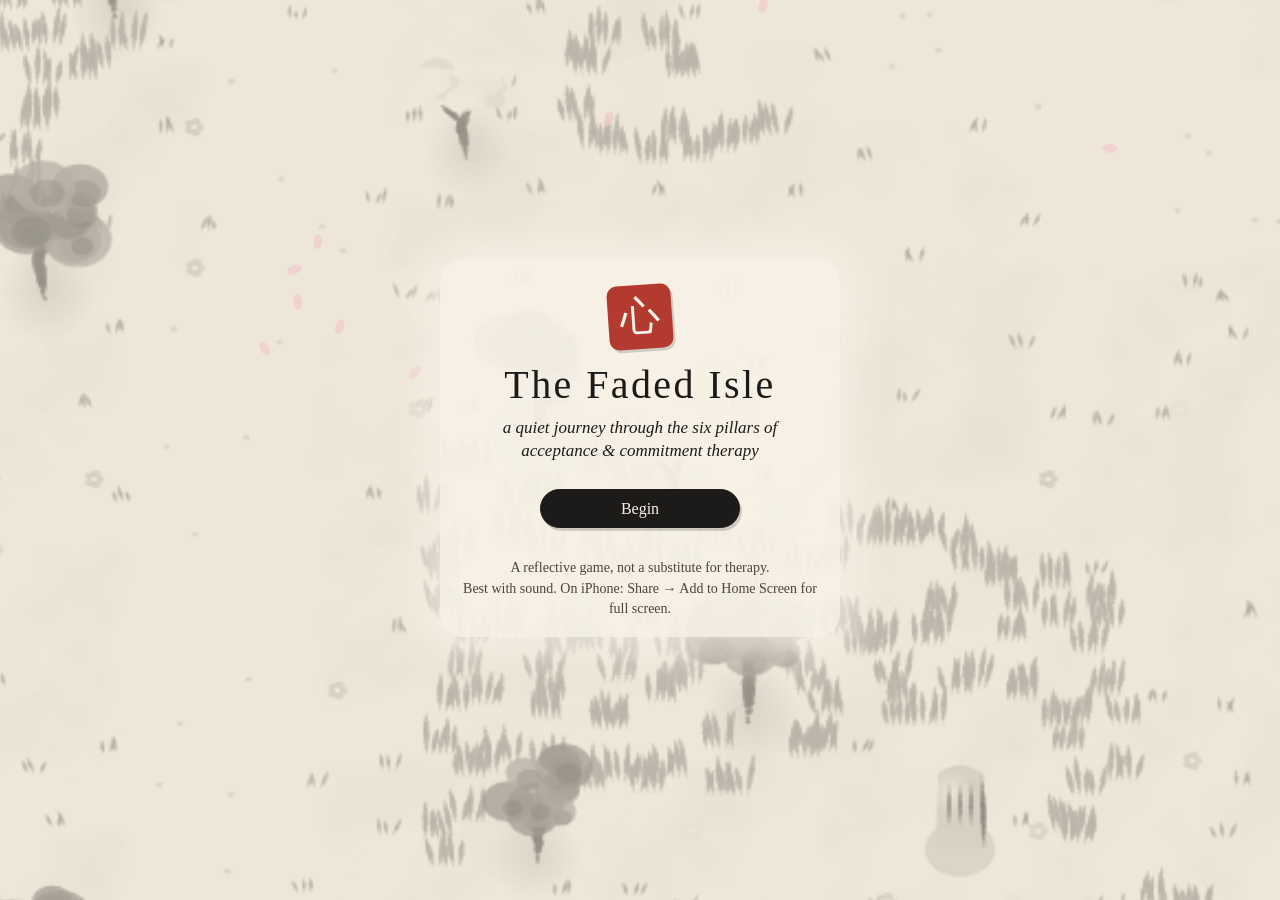
==== faded-isle.html @ b66b6080 "Merge branch 'wave1-finale'" ====
<!DOCTYPE html>
<html lang="en">
<head>
  <meta charset="UTF-8">
  <meta name="viewport" content="width=device-width, initial-scale=1, maximum-scale=1, user-scalable=no, viewport-fit=cover">
  <title>The Faded Isle</title>
  <meta name="description" content="A quiet ink-wash exploration game about the six pillars of Acceptance & Commitment Therapy.">
  <meta name="theme-color" content="#efe7d6">
  <meta name="apple-mobile-web-app-capable" content="yes">
  <meta name="mobile-web-app-capable" content="yes">
  <meta name="apple-mobile-web-app-status-bar-style" content="black-translucent">
  <meta name="apple-mobile-web-app-title" content="Faded Isle">
  <meta property="og:title" content="The Faded Isle">
  <meta property="og:description" content="A quiet ink-wash journey through the six pillars of ACT.">
  <link rel="apple-touch-icon" href="[data-uri]">
  <link rel="icon" href="[data-uri]">
  <style>
:root {
  --paper: #efe7d6;
  --paper-2: #f7f2e7;
  --ink: #1d1b19;
  --ink-soft: #4a453f;
  --seal: #b33a2e;
  --serif: "Iowan Old Style", "Palatino Linotype", Palatino, Georgia, serif;
  --safe-t: env(safe-area-inset-top, 0px);
  --safe-b: env(safe-area-inset-bottom, 0px);
}
* { box-sizing: border-box; -webkit-tap-highlight-color: transparent; }
html, body {
  margin: 0; height: 100%; overflow: hidden; background: var(--paper); color: var(--ink);
  font-family: var(--serif); overscroll-behavior: none; -webkit-user-select: none; user-select: none;
  -webkit-text-size-adjust: 100%; touch-action: manipulation;
}
body { position: fixed; inset: 0; }
[hidden] { display: none !important; }
canvas#game { position: fixed; inset: 0; width: 100%; height: 100%; touch-action: none; display: block; }
/* No double-tap-zoom anywhere in the UI. #panel scrolls, and touch-action only reaches down
   to the nearest scroll container, so the body's setting doesn't cover what's inside panels.
   :where() keeps this at zero specificity so a stage canvas can still opt into touch-action:none. */
:where(#panel, #panel *, #dialog, #dialog *, #hud, #hud *, button, input, textarea) { touch-action: manipulation; }

button, .linkbtn {
  font: inherit; display: inline-block; text-decoration: none; color: var(--ink); background: var(--paper-2); border: 1.5px solid var(--ink);
  border-radius: 999px; padding: .6em 1.1em; font-size: 16px; cursor: pointer;
  box-shadow: 2px 3px 0 rgba(29, 27, 25, .18);
  -webkit-user-select: none; user-select: none; -webkit-touch-callout: none;
}
button:active { transform: translateY(2px); box-shadow: 0 1px 0 rgba(29, 27, 25, .18); background-color: var(--paper); }
button.primary:active, .chip.on:active, .tabs .on:active { background-color: #3a3632; }
button.primary { background: var(--ink); color: var(--paper-2); }
button:disabled { opacity: .4; }
button.quiet { border-style: dashed; background: transparent; box-shadow: none; }

/* HUD */
#hud { position: fixed; top: calc(var(--safe-t) + 10px); left: 12px; right: 12px; display: flex; justify-content: space-between; align-items: center; pointer-events: none; }
#hud > * { pointer-events: auto; }
#hud .right { display: flex; gap: 8px; }
#hud .right button { width: 44px; height: 44px; padding: 10px; display: grid; place-items: center; background: rgba(247, 242, 231, .85); }
#hud svg { width: 22px; height: 22px; fill: none; stroke: var(--ink); stroke-width: 1.8; stroke-linecap: round; stroke-linejoin: round; }
#soundBtn.off .wave { display: none; }
#soundBtn.off svg { opacity: .5; }
#pills { display: flex; gap: 6px; padding: 10px 12px; background: rgba(247, 242, 231, .85); }
#pills i { width: 12px; height: 12px; border-radius: 50%; border: 1.5px solid var(--ink); display: block; }

#act {
  position: fixed; right: 20px; bottom: calc(var(--safe-b) + 28px); width: 76px; height: 76px; border-radius: 50%;
  padding: 0; font-size: 17px; background: var(--ink); color: var(--paper-2); border: 3px solid var(--paper-2);
  box-shadow: 0 0 0 2px var(--ink), 3px 5px 0 rgba(0, 0, 0, .2);
}

#toast {
  position: fixed; left: 50%; top: calc(var(--safe-t) + 70px); transform: translateX(-50%); pointer-events: none;
  font-size: 22px; letter-spacing: .06em; color: var(--ink); background: rgba(247, 242, 231, .92); padding: 6px 20px;
  border-radius: 999px; box-shadow: 0 0 18px 6px rgba(247, 242, 231, .7);
  opacity: 0; transition: opacity .8s; white-space: nowrap; font-style: italic; z-index: 10;
}
#toast.show { opacity: 1; }

/* Dialog box */
#dialog { position: fixed; inset: 0; z-index: 30; display: flex; align-items: flex-end; padding: 12px 12px calc(var(--safe-b) + 14px); }
#dialog .box {
  position: relative; width: 100%; max-width: 640px; margin: 0 auto; background: var(--paper-2);
  border: 2px solid var(--ink); border-radius: 14px; padding: 18px 18px 22px; box-shadow: 4px 5px 0 rgba(29, 27, 25, .25);
  min-height: 110px;
}
#dialog .who { position: absolute; top: -14px; left: 14px; background: var(--ink); color: var(--paper-2); padding: 2px 12px; border-radius: 999px; font-size: 15px; }
#dialog .text { margin: 0; font-size: 18px; line-height: 1.45; white-space: pre-line; }
#dialog .box.done:not(:has(.opts button))::after { content: '▾'; position: absolute; right: 14px; bottom: 4px; animation: bob 1s infinite; }
#dialog .opts { display: flex; flex-direction: column; gap: 8px; margin-top: 12px; }
#dialog .opts:empty { display: none; }
@keyframes bob { 50% { transform: translateY(3px); } }

/* Panels */
#panel {
  position: fixed; inset: 0; z-index: 20; overflow-y: auto; -webkit-overflow-scrolling: touch;
  background: var(--paper); padding: calc(var(--safe-t) + 16px) 16px calc(var(--safe-b) + 20px);
  display: flex; flex-direction: column; align-items: center; user-select: text; -webkit-user-select: text;
}
#panel > * { width: 100%; max-width: 560px; }
#panel h2 { font-weight: normal; letter-spacing: .04em; margin: 4px 0 8px; text-align: center; }
#panel .title { font-size: 22px; }
#panel .stage { width: 100%; height: 42vh; min-height: 220px; border: 2px solid var(--ink); border-radius: 12px; background: var(--paper-2); display: block; flex: none; }
#panel .msg { min-height: 3em; font-size: 17px; line-height: 1.45; text-align: center; margin: 12px 0; }
#panel .ctl, #panel .btns { display: flex; flex-wrap: wrap; gap: 8px; justify-content: center; }
.chips { display: flex; flex-wrap: wrap; gap: 8px; justify-content: center; margin-bottom: 10px; }
.chip { font-size: 15px; padding: .5em .9em; }
.chip.on { background: var(--ink); color: var(--paper-2); }
.own { display: flex; gap: 8px; width: 100%; }
input, textarea { font: inherit; font-size: 16px; flex: 1; width: 100%; padding: .6em .9em; border: 1.5px solid var(--ink); border-radius: 12px; background: var(--paper-2); color: var(--ink); }
textarea { margin-bottom: 8px; resize: none; }

.card { background: var(--paper-2); border: 2px solid var(--ink); border-radius: 14px; padding: 18px; margin: auto 0; box-shadow: 4px 5px 0 rgba(29, 27, 25, .2); }
.card p { font-size: 17px; line-height: 1.5; }
.region { font-style: italic; color: var(--ink-soft); margin: 0 0 4px; text-align: center; }
.learned { border-top: 1px dashed var(--ink-soft); padding-top: 12px; font-style: italic; }
.fine { font-size: 14px; color: var(--ink-soft); text-align: center; line-height: 1.45; }
.more { margin: 10px 0; border-left: 3px solid var(--ink); padding-left: 12px; }
.more .toggle { background: none; border: 0; box-shadow: none; border-radius: 6px; padding: 10px 12px 10px 0; min-height: 44px; font-style: italic; }
.more .toggle:active { transform: none; background: rgba(29, 27, 25, .08); }
.more .toggle::before { content: '+ '; }
.more .toggle[aria-expanded="true"]::before { content: '– '; }
.more p { font-size: 16px; }
.verse { margin: 16px 0; padding: 12px 16px; border-left: 3px solid var(--seal); font-style: italic; font-size: 17px; line-height: 1.5; }
.verse cite { display: block; font-size: 13px; color: var(--ink-soft); margin-top: 6px; }

/* Encounter */
#panel.encounter .stage { height: 36vh; }
#panel.encounter .thought { font-style: italic; text-align: center; font-size: 18px; margin: 10px 0 4px; }
.mlabel { font-size: 13px; color: var(--ink-soft); text-align: center; letter-spacing: .1em; }
.meter { height: 10px; border: 1.5px solid var(--ink); border-radius: 999px; overflow: hidden; margin: 4px 0; }
.meter i { display: block; height: 100%; background: var(--ink); width: 60%; }
.moves { display: grid; grid-template-columns: 1fr 1fr; grid-auto-rows: 1fr; gap: 8px; }
.moves button { font-size: 15px; padding: .7em .5em; border-radius: 12px; }
.moves .primary { grid-column: 1 / -1; }
.lore { font-style: italic; text-align: center; }

/* Title */
#panel.titlescreen { background: rgba(239, 231, 214, .45); justify-content: center; text-align: center; }
#panel > .titlecard { max-width: 400px; margin: auto 0; padding: 26px 20px 18px; border-radius: 22px;
  background: rgba(247, 242, 231, .93); box-shadow: 0 0 40px 18px rgba(247, 242, 231, .75); }
.titlescreen h1 { font-weight: normal; font-size: 40px; letter-spacing: .06em; margin: 12px 0 8px; }
.titlescreen .sub { font-style: italic; font-size: 17px; line-height: 1.4; margin: 0 auto 26px; max-width: 320px; }
.titlescreen .btns { flex-direction: column; align-items: center; }
.titlescreen .btns button { min-width: 200px; }
.titlescreen .foot { margin: 30px 0 0; }
.seal { width: 64px; height: 64px; margin: 0 auto; background: var(--seal); color: var(--paper-2); font-size: 40px; line-height: 64px; border-radius: 10px; transform: rotate(-4deg); box-shadow: 2px 3px 0 rgba(0, 0, 0, .15); }

/* Character select & journal grids */
#panel.select { justify-content: center; }
.grid { display: grid; grid-template-columns: 1fr 1fr; gap: 12px; }
.charcard { border-radius: 14px; display: flex; flex-direction: column; align-items: center; gap: 6px; padding: 14px 10px 16px; }
.charcard canvas { width: 96px; height: 96px; }
.spirit small { font-size: 13px; color: var(--ink-soft); line-height: 1.3; }

.jhead { display: flex; justify-content: space-between; align-items: center; }
.jhead .close { padding: .4em .9em; }
.tabs { display: flex; gap: 6px; margin: 8px 0 12px; }
.tabs button { flex: 1; padding: .5em .2em; font-size: 15px; border-radius: 10px; }
.tabs .on { background: var(--ink); color: var(--paper-2); }
.entry { border-left: 4px solid var(--ink); padding: 2px 0 2px 14px; margin: 14px 0 22px; }
.entry h3 { margin: 0; font-weight: normal; font-size: 21px; }
.entry .region { text-align: left; }
.entry p { line-height: 1.5; }
.dim { opacity: .5; }
.spirit { background: var(--paper-2); border: 1.5px solid var(--ink); border-radius: 12px; padding: 10px; display: flex; flex-direction: column; align-items: center; text-align: center; gap: 4px; }
.spirit canvas { width: 80px; height: 65px; }
.note { font-style: italic; }
.jbody h3 { font-weight: normal; margin: 18px 0 6px; }

/* Choice Point results: highlighted weekly toward move, move lists */
.hl { background: #fbeec4; border-left: 4px solid #d6a634; border-radius: 8px; padding: 10px 14px; margin: 10px 0; line-height: 1.45; }
.hl small { display: block; font-size: 14px; color: var(--ink-soft); margin-bottom: 2px; }
.hl b { font-weight: normal; font-size: 19px; }
.jbody h4 { font-weight: normal; font-style: italic; margin: 14px 0 6px; font-size: 16px; }
.tags { display: flex; flex-wrap: wrap; gap: 6px; }
.tags span { border: 1.5px solid var(--ink); border-radius: 999px; padding: .3em .8em; font-size: 15px; background: var(--paper-2); }
.tags.away span { border-style: dashed; color: var(--ink-soft); background: transparent; }
</style>
</head>
<body>
  <canvas id="game"></canvas>

  <div id="hud" hidden>
    <button id="pills" aria-label="Pillars learned"></button>
    <div class="right">
      <button id="soundBtn" aria-label="Sound">
        <svg viewBox="0 0 24 24"><path d="M4 9h4l5-4v14l-5-4H4z"/><path class="wave" d="M16 8c1.5 1.2 1.5 6.8 0 8M18.5 5.5c3 2.5 3 10.5 0 13"/></svg>
      </button>
      <button id="journalBtn" aria-label="Journal">
        <svg viewBox="0 0 24 24"><path d="M5 4h11a3 3 0 0 1 3 3v13H8a3 3 0 0 1-3-3z"/><path d="M5 17a3 3 0 0 1 3-3h11"/></svg>
      </button>
    </div>
  </div>

  <button id="act" hidden>Meet</button>
  <div id="toast"></div>
  <div id="panel" hidden></div>
  <div id="dialog" hidden>
    <div class="box"><span class="who" hidden></span><p class="text"></p><div class="opts"></div></div>
  </div>

  <script>
window.__SINGLE_FILE__ = true;
(() => {
const __world = (() => {
// The island: a tile grid for collision, plus a one-time painted
// rendering (colour) and an ink-only copy of it (grey).
//
// Layout is hand-placed via the constants below so it is easy to tweak.

const TILE = 32;
const N = 80;                 // map is N x N tiles
const SIZE = TILE * N;        // world size in px

const T = { SEA: 0, SAND: 1, GRASS: 2, TALL: 3, WATER: 4, PATH: 5, BRIDGE: 6,
                   FOREST: 7, ROCK: 8, STONE: 9, BLOCK: 10 };
const WALKABLE = new Set([T.SAND, T.GRASS, T.TALL, T.PATH, T.BRIDGE, T.STONE]);

const C = { x: 40, y: 40 };          // Great Tree
const START = { x: 40.5 * TILE, y: 45 * TILE };

// Shrine (guardian) tile positions per pillar.
const SHRINES = {
  present:    { x: 21, y: 20 },
  defusion:   { x: 58, y: 23 },
  acceptance: { x: 40, y: 68 },
  selfctx:    { x: 22, y: 45 },
  values:     { x: 41, y: 10 },
  action:     { x: 67, y: 50 },
};
const VERSE_STONES = [ { x: 29, y: 33 }, { x: 53, y: 41 }, { x: 31, y: 58 }, { x: 49, y: 57 } ];
const SIGNPOST = { x: 43, y: 43 };

const LAKE = { x: 14, y: 45, r: 6.5 };
const POND = { x: 67, y: 50, r: 5 };
const RIVER = [ [47, 3], [51, 12], [56, 18], [63, 23], [70, 27], [79, 30] ];
const MOUNTAIN = { x: 41, y: 11, r: 8 };
const FOREST = { x: 21, y: 20, r: 11 };
const BEACH = { x: 40, y: 71, r: 9 };

// ---------- small deterministic helpers ----------
function rng(seed) {
  return () => {
    seed |= 0; seed = (seed + 0x6D2B79F5) | 0;
    let t = Math.imul(seed ^ (seed >>> 15), 1 | seed);
    t = (t + Math.imul(t ^ (t >>> 7), 61 | t)) ^ t;
    return ((t ^ (t >>> 14)) >>> 0) / 4294967296;
  };
}
function hash(x, y, s) {
  let h = (x * 374761393 + y * 668265263 + s * 2147483647) | 0;
  h = Math.imul(h ^ (h >>> 13), 1274126177);
  return ((h ^ (h >>> 16)) >>> 0) / 4294967296;
}
function noise(x, y, s = 1) {
  const xi = Math.floor(x), yi = Math.floor(y), xf = x - xi, yf = y - yi;
  const u = xf * xf * (3 - 2 * xf), v = yf * yf * (3 - 2 * yf);
  const a = hash(xi, yi, s), b = hash(xi + 1, yi, s), c = hash(xi, yi + 1, s), d = hash(xi + 1, yi + 1, s);
  return a + (b - a) * u + (c - a) * v + (a - b - c + d) * u * v;
}
const dist = (ax, ay, bx, by) => Math.hypot(ax - bx, ay - by);
function segDist(px, py, ax, ay, bx, by) {
  const dx = bx - ax, dy = by - ay;
  const t = Math.max(0, Math.min(1, ((px - ax) * dx + (py - ay) * dy) / (dx * dx + dy * dy)));
  return dist(px, py, ax + t * dx, ay + t * dy);
}
function polyDist(px, py, pts) {
  let m = Infinity;
  for (let i = 0; i < pts.length - 1; i++) m = Math.min(m, segDist(px, py, ...pts[i], ...pts[i + 1]));
  return m;
}
// Gently curved path from a to b, sampled as a polyline.
function curve(a, b, bend) {
  const mx = (a.x + b.x) / 2 - (b.y - a.y) * bend, my = (a.y + b.y) / 2 + (b.x - a.x) * bend;
  const pts = [];
  for (let i = 0; i <= 24; i++) {
    const t = i / 24;
    pts.push([(1 - t) ** 2 * a.x + 2 * (1 - t) * t * mx + t * t * b.x,
              (1 - t) ** 2 * a.y + 2 * (1 - t) * t * my + t * t * b.y]);
  }
  return pts;
}

// ---------- map generation ----------
function buildMap() {
  const g = new Uint8Array(N * N);
  const set = (x, y, v) => { if (x >= 0 && y >= 0 && x < N && y < N) g[y * N + x] = v; };

  const paths = [
    curve(C, SHRINES.present, 0.12),
    curve(C, SHRINES.defusion, -0.1),
    curve(C, SHRINES.acceptance, 0.08),
    curve(C, SHRINES.selfctx, -0.12),
    curve(C, SHRINES.values, 0.06),
    curve(C, { x: 61, y: 50 }, 0.1),
    curve({ x: 44, y: 13 }, SHRINES.defusion, 0.1),   // summit -> stream, crosses the river
  ];

  for (let y = 0; y < N; y++) for (let x = 0; x < N; x++) {
    const a = Math.atan2(y - C.y, x - C.x);
    const R = 34 + (noise(Math.cos(a) * 2 + 5, Math.sin(a) * 2 + 5, 3) - 0.5) * 8;
    const d = dist(x, y, C.x, C.y);
    let t = d > R ? T.SEA : d > R - 2.2 ? T.SAND : T.GRASS;
    if (t === T.GRASS && dist(x, y, BEACH.x, BEACH.y) < BEACH.r + noise(x * .3, y * .3, 4) * 3) t = T.SAND;

    const n = noise(x * 0.35, y * 0.35, 7);
    if (t === T.GRASS && dist(x, y, FOREST.x, FOREST.y) < FOREST.r && n > 0.35) t = T.FOREST;
    const md = dist(x, y, MOUNTAIN.x, MOUNTAIN.y);
    if (t !== T.SEA && md < MOUNTAIN.r && md > 3 && n > 0.25) t = T.ROCK;
    if (t === T.GRASS && hash(x, y, 11) < 0.035) t = T.FOREST;          // lone trees
    if (t === T.GRASS && noise(x * 0.22, y * 0.22, 9) > 0.62) t = T.TALL;  // wild grass
    if (t !== T.SEA && dist(x, y, LAKE.x, LAKE.y) < LAKE.r + (noise(x * .4, y * .4, 5) - .5) * 2) t = T.WATER;
    if (t !== T.SEA && dist(x, y, POND.x, POND.y) < POND.r) t = T.WATER;
    if (t !== T.SEA && polyDist(x, y, RIVER) < 1.3) t = T.WATER;
    g[y * N + x] = t;
  }
  // paths (bridges over water)
  for (const p of paths) for (let y = 0; y < N; y++) for (let x = 0; x < N; x++) {
    const d = polyDist(x, y, p);
    const i = y * N + x;
    if (d < 1.0 && g[i] !== T.SEA) g[i] = g[i] === T.WATER ? T.BRIDGE : T.PATH;
    else if (d < 2.2 && (g[i] === T.FOREST || g[i] === T.ROCK || g[i] === T.TALL)) g[i] = T.GRASS;
  }
  // clearings
  // Clear land around a point; water is kept unless `overWater` (the pond islet).
  const clear = (cx, cy, r, overWater = false) => {
    for (let y = Math.floor(cy - r); y <= cy + r; y++) for (let x = Math.floor(cx - r); x <= cx + r; x++) {
      const t = g[y * N + x];
      if (dist(x, y, cx, cy) <= r && t !== T.SEA && (overWater || t !== T.WATER)) set(x, y, T.GRASS);
    }
  };
  clear(C.x, C.y, 5);
  for (const k in SHRINES) if (k !== 'action' && k !== 'acceptance') clear(SHRINES[k].x, SHRINES[k].y, 2.5);
  for (const v of VERSE_STONES) clear(v.x, v.y, 1.5);
  // stepping stones across the pond to the islet
  for (let x = 61; x <= 65; x++) set(x, 50, T.STONE);
  clear(POND.x, POND.y, 1.5, true);
  // solid landmarks
  for (let y = C.y - 1; y <= C.y; y++) for (let x = C.x - 1; x <= C.x; x++) set(x, y, T.BLOCK);
  for (const k in SHRINES) set(SHRINES[k].x, SHRINES[k].y, T.BLOCK);
  for (const v of VERSE_STONES) set(v.x, v.y, T.BLOCK);
  set(SIGNPOST.x, SIGNPOST.y, T.BLOCK);

  return { g, paths };
}

function tileAt(map, px, py) {
  const x = Math.floor(px / TILE), y = Math.floor(py / TILE);
  if (x < 0 || y < 0 || x >= N || y >= N) return T.SEA;
  return map.g[y * N + x];
}
function walkable(map, px, py) { return WALKABLE.has(tileAt(map, px, py)); }

// Which pillar region is this point in (for ambience / labels)?
function regionAt(px, py) {
  const x = px / TILE, y = py / TILE;
  let best = null, bd = 12;
  for (const k in SHRINES) {
    const d = dist(x, y, SHRINES[k].x, SHRINES[k].y);
    if (d < bd) { bd = d; best = k; }
  }
  return best;
}

// ---------- painting ----------
const PAPER = '#efe7d6';

function clear(c) {
  if (c[0] === '#') return c + '00';
  return c.replace(/rgba?\(([^,]+),([^,]+),([^,)]+)(,[^)]*)?\)/, 'rgba($1,$2,$3,0)');
}
function wash(ctx, x, y, r, color, alpha, r0 = 0.1) {
  const gr = ctx.createRadialGradient(x, y, r * r0, x, y, r);
  gr.addColorStop(0, color); gr.addColorStop(1, clear(color));
  ctx.globalAlpha = alpha; ctx.fillStyle = gr;
  ctx.beginPath(); ctx.arc(x, y, r, 0, Math.PI * 2); ctx.fill();
  ctx.globalAlpha = 1;
}
// A brush stroke: overlapping soft dabs along a polyline, tapering at both ends.
function stroke(ctx, pts, w, color, alpha, R) {
  ctx.fillStyle = color;
  for (let i = 0; i < pts.length - 1; i++) {
    const [ax, ay] = pts[i], [bx, by] = pts[i + 1];
    const steps = Math.max(2, Math.ceil(dist(ax, ay, bx, by) / (w * 0.3)));
    for (let s = 0; s < steps; s++) {
      const t = (i + s / steps) / (pts.length - 1);
      const taper = Math.sin(Math.PI * Math.min(1, Math.max(0.05, t))) * 0.8 + 0.2;
      const x = ax + (bx - ax) * s / steps, y = ay + (by - ay) * s / steps;
      ctx.globalAlpha = alpha * (0.6 + R() * 0.4);
      ctx.beginPath(); ctx.arc(x + (R() - .5) * w * .2, y + (R() - .5) * w * .2, w * taper * 0.5, 0, Math.PI * 2); ctx.fill();
    }
  }
  ctx.globalAlpha = 1;
}
function dab(ctx, x, y, r, color, alpha) {
  ctx.globalAlpha = alpha; ctx.fillStyle = color;
  ctx.beginPath(); ctx.ellipse(x, y, r, r * 0.8, 0, 0, Math.PI * 2); ctx.fill();
  ctx.globalAlpha = 1;
}

const INK = '#1d1b19';
function regionHue(x, y) {
  // Tint grass per region so each area has its own palette once painted.
  const tints = { present: '#7fae5e', defusion: '#b5a54a', acceptance: '#8fb68a', selfctx: '#7fa392', values: '#a9ad62', action: '#8aa46a' };
  const r = regionAt(x * TILE, y * TILE);
  return r ? tints[r] : '#94b86a';
}

function drawPine(ctx, x, y, R, s = 1) {
  wash(ctx, x, y + 6, 20 * s, 'rgba(40,60,40,.5)', 0.35);
  stroke(ctx, [[x, y + 8], [x + (R() - .5) * 6, y - 8 * s], [x + (R() - .5) * 8, y - 26 * s]], 5 * s, '#3b2d22', .9, R);
  const greens = ['#3f6e3a', '#2f5a3a', '#557d3d'];
  for (let i = 0; i < 9; i++) {
    const cx = x + (R() - .5) * 30 * s, cy = y - 12 * s - R() * 26 * s;
    dab(ctx, cx, cy, (7 + R() * 7) * s, greens[i % 3], .75);
    dab(ctx, cx + 2, cy + 3, (4 + R() * 4) * s, INK, .35);
  }
}
function drawBamboo(ctx, x, y, R) {
  for (let k = 0; k < 3; k++) {
    const bx = x + (k - 1) * 7 + (R() - .5) * 4, h = 38 + R() * 20;
    for (let s = 0; s < 4; s++) {
      const y0 = y - s * h / 4, y1 = y - (s + 1) * h / 4 + 2;
      stroke(ctx, [[bx, y0], [bx + 0.5, y1]], 4, '#5b8a45', .9, R);
      dab(ctx, bx, y1, 2.2, INK, .6);
    }
    for (let l = 0; l < 4; l++) {
      const ly = y - h * (0.5 + R() * 0.5), dir = R() < .5 ? -1 : 1;
      stroke(ctx, [[bx, ly], [bx + dir * 8, ly - 3], [bx + dir * 15, ly + 1]], 3, '#2f5a2f', .8, R);
    }
  }
}
function drawMaple(ctx, x, y, R, colors) {
  wash(ctx, x, y + 6, 20, 'rgba(60,40,30,.5)', 0.3);
  stroke(ctx, [[x, y + 8], [x - 3, y - 6], [x + 2, y - 18]], 5, '#3b2d22', .9, R);
  stroke(ctx, [[x - 2, y - 8], [x - 12, y - 16]], 3, '#3b2d22', .8, R);
  for (let i = 0; i < 16; i++) dab(ctx, x + (R() - .5) * 34, y - 16 - R() * 22, 4 + R() * 5, colors[i % colors.length], .7);
}
function drawRock(ctx, x, y, R, s = 1) {
  const pts = [];
  const n = 7, r = (10 + R() * 8) * s;
  for (let i = 0; i < n; i++) {
    const a = i / n * Math.PI * 2;
    pts.push([x + Math.cos(a) * r * (0.7 + R() * .4), y + Math.sin(a) * r * 0.7 * (0.7 + R() * .4)]);
  }
  ctx.fillStyle = '#8c8a80'; ctx.globalAlpha = .85;
  ctx.beginPath(); pts.forEach((p, i) => i ? ctx.lineTo(...p) : ctx.moveTo(...p)); ctx.closePath(); ctx.fill();
  ctx.globalAlpha = 1;
  wash(ctx, x - r * .3, y - r * .3, r * .7, '#c9c4b5', .6);
  stroke(ctx, [pts[2], pts[3], pts[4], pts[5]], 3.5 * s, INK, .75, R);
}
function grassTuft(ctx, x, y, R, color, tall) {
  const n = tall ? 5 : 3, h = tall ? 16 : 7;
  for (let i = 0; i < n; i++) {
    const bx = x + (i - n / 2) * 3;
    stroke(ctx, [[bx, y], [bx + (R() - .5) * 8, y - h * (0.7 + R() * .5)]], tall ? 2.6 : 1.8, color, tall ? .85 : .5, R);
  }
}
function flower(ctx, x, y, R, color) {
  for (let i = 0; i < 5; i++) {
    const a = i / 5 * Math.PI * 2;
    dab(ctx, x + Math.cos(a) * 2.5, y + Math.sin(a) * 2.5, 2.2, color, .85);
  }
  dab(ctx, x, y, 1.4, '#f3d36b', 1);
}

function paintWorld(map) {
  const cv = document.createElement('canvas');
  cv.width = cv.height = SIZE;
  const ctx = cv.getContext('2d');
  const R = rng(20240922);
  const g = map.g;
  const at = (x, y) => (x < 0 || y < 0 || x >= N || y >= N) ? T.SEA : g[y * N + x];

  // paper + sea
  ctx.fillStyle = PAPER; ctx.fillRect(0, 0, SIZE, SIZE);
  for (let i = 0; i < 9000; i++) {   // paper fibre
    ctx.fillStyle = R() < .5 ? 'rgba(120,100,70,.05)' : 'rgba(255,255,255,.12)';
    ctx.fillRect(R() * SIZE, R() * SIZE, 1 + R() * 3, 1);
  }

  // base washes per tile
  for (let y = 0; y < N; y++) for (let x = 0; x < N; x++) {
    const t = at(x, y), px = x * TILE + 16, py = y * TILE + 16;
    const j = (R() - .5) * 10;
    if (t === T.SEA) wash(ctx, px + j, py + j, 34, '#5f9fb5', .35);
    else if (t === T.SAND) wash(ctx, px + j, py + j, 30, '#e3cc98', .5);
    else if (t === T.WATER || t === T.STONE) wash(ctx, px + j, py + j, 30, '#4f95b0', .55);
    else if (t === T.PATH || t === T.BRIDGE) { }
    else if (t === T.ROCK) wash(ctx, px + j, py + j, 30, '#9d9a88', .5);
    else wash(ctx, px + j, py + j, 32, regionHue(x, y), t === T.FOREST ? .55 : .4);
  }
  // deeper water toward the open sea
  for (let y = 0; y < N; y++) for (let x = 0; x < N; x++) {
    const d = dist(x, y, C.x, C.y);
    if (at(x, y) === T.SEA && d > 38) wash(ctx, x * TILE + 16, y * TILE + 16, 36, '#2f6f8f', Math.min(.35, (d - 38) * .05));
  }
  // paths: pale earth with pebbles
  for (const p of map.paths) {
    const pts = p.map(([x, y]) => [x * TILE + 16, y * TILE + 16]);
    stroke(ctx, pts, 46, '#e6d6b0', .55, R);
    stroke(ctx, pts, 30, '#efe2c2', .6, R);
  }
  for (let y = 0; y < N; y++) for (let x = 0; x < N; x++) {
    const t = at(x, y);
    if (t === T.PATH && R() < .5) dab(ctx, x * TILE + R() * 32, y * TILE + R() * 32, 1.8, '#8a7a60', .5);
  }
  // shorelines & ripples (ink)
  for (let y = 0; y < N; y++) for (let x = 0; x < N; x++) {
    const t = at(x, y), px = x * TILE, py = y * TILE;
    const water = t === T.SEA || t === T.WATER;
    if (water && R() < .18) {
      const wx = px + R() * 32, wy = py + R() * 32;
      stroke(ctx, [[wx - 10, wy], [wx - 3, wy - 3], [wx + 4, wy], [wx + 11, wy - 3]], 1.8, '#2d5566', .45, R);
    }
    if (water) {
      const shore = [[1, 0], [-1, 0], [0, 1], [0, -1]].some(([dx, dy]) => { const u = at(x + dx, y + dy); return u !== T.SEA && u !== T.WATER && u !== T.STONE && u !== T.BRIDGE; });
      if (shore) {
        stroke(ctx, [[px + 2, py + 16 + (R() - .5) * 8], [px + 16, py + 16 + (R() - .5) * 8], [px + 30, py + 16 + (R() - .5) * 8]], 3, '#ffffff', .5, R);
        stroke(ctx, [[px + 4, py + 20], [px + 28, py + 20 + (R() - .5) * 6]], 1.6, INK, .35, R);
      }
    }
  }

  // bridge planks
  for (let y = 0; y < N; y++) for (let x = 0; x < N; x++) if (at(x, y) === T.BRIDGE) {
    const px = x * TILE, py = y * TILE;
    ctx.fillStyle = '#9b6b43'; ctx.globalAlpha = .9; ctx.fillRect(px - 2, py, TILE + 4, TILE); ctx.globalAlpha = 1;
    for (let k = 0; k < 4; k++) stroke(ctx, [[px - 2, py + k * 8 + 4], [px + TILE + 2, py + k * 8 + 4]], 1.4, INK, .6, R);
    stroke(ctx, [[px - 3, py], [px - 3, py + TILE]], 2.5, INK, .8, R);
    stroke(ctx, [[px + TILE + 3, py], [px + TILE + 3, py + TILE]], 2.5, INK, .8, R);
  }
  // stepping stones
  for (let x = 61; x <= 65; x++) {
    const px = x * TILE + 16, py = 50 * TILE + 16;
    dab(ctx, px, py + 3, 12, '#6c7a74', .5);
    dab(ctx, px, py, 11, '#b8b3a3', .95);
    stroke(ctx, [[px - 8, py + 5], [px, py + 8], [px + 8, py + 5]], 2.2, INK, .7, R);
  }

  // Objects, sorted by y so lower things overlap upper ones.
  const objs = [];
  for (let y = 0; y < N; y++) for (let x = 0; x < N; x++) {
    const t = at(x, y), px = x * TILE + 16, py = y * TILE + 22;
    const region = regionAt(px, py);
    if (t === T.FOREST) {
      if (region === 'present') objs.push([py, () => R() < .5 ? drawBamboo(ctx, px, py, R) : drawPine(ctx, px, py, R)]);
      else if (region === 'defusion') objs.push([py, () => drawMaple(ctx, px, py, R, ['#d9823b', '#c4552f', '#e0a53c'])]);
      else if (dist(x, y, C.x, C.y) < 16 && R() < .5) objs.push([py, () => drawMaple(ctx, px, py, R, ['#f0b7c3', '#e59aae', '#f7d4db'])]);
      else objs.push([py, () => drawPine(ctx, px, py, R, 0.9 + R() * 0.3)]);
    } else if (t === T.ROCK) objs.push([py, () => drawRock(ctx, px, py, R, 1.1 + R() * .5)]);
    else if (t === T.TALL) {
      for (let k = 0; k < 3; k++) { const ox = R() * 28 - 14, oy = R() * 24 - 12; objs.push([py + oy, () => grassTuft(ctx, px + ox, py + oy, R, '#5f8a3a', true)]); }
    } else if (t === T.GRASS) {
      if (R() < .5) { const ox = R() * 28 - 14, oy = R() * 20 - 10; objs.push([py + oy, () => grassTuft(ctx, px + ox, py + oy, R, '#4f6e3a', false)]); }
      if (R() < .12) { const cols = ['#e27d8e', '#f2c14e', '#ffffff', '#b99ad6', '#e8866a']; const c = cols[Math.floor(R() * cols.length)]; objs.push([py, () => flower(ctx, px + R() * 20 - 10, py - 6, R, c)]); }
    } else if (t === T.SAND && R() < .06) objs.push([py, () => { dab(ctx, px, py, 3, '#f4ede0', .9); stroke(ctx, [[px - 3, py + 1], [px + 3, py + 1]], 1, INK, .4, R); }]);
  }
  // Great Tree (centre)
  const tx = C.x * TILE, ty = C.y * TILE + 26;
  objs.push([ty, () => {
    wash(ctx, tx, ty + 4, 70, 'rgba(40,40,30,.6)', .35);
    stroke(ctx, [[tx - 10, ty + 16], [tx - 6, ty - 10], [tx - 2, ty - 40], [tx + 4, ty - 70]], 18, '#4a3526', .95, R);
    for (const [bx, by] of [[-40, -70], [38, -64], [-20, -95], [26, -98], [0, -110]])
      stroke(ctx, [[tx, ty - 50], [tx + bx * .5, ty - 60 + by * .3], [tx + bx, ty + by]], 6, '#4a3526', .9, R);
    for (let i = 0; i < 70; i++) {
      const a = R() * Math.PI * 2, r = R() * 58;
      dab(ctx, tx + Math.cos(a) * r * 1.2, ty - 80 + Math.sin(a) * r * .8, 7 + R() * 8, ['#f0b7c3', '#e59aae', '#f7d4db', '#fbe7ea'][i % 4], .75);
    }
    for (let i = 0; i < 25; i++) dab(ctx, tx + (R() - .5) * 140, ty - 80 + (R() - .5) * 90, 3, INK, .35);
  }]);
  // shrines: a flat stone with an ensō painted beside it
  for (const k in SHRINES) {
    const s = SHRINES[k], px = s.x * TILE + 16, py = s.y * TILE + 16;
    objs.push([py - 20, () => {
      dab(ctx, px, py + 10, 26, '#6e6a5e', .35);
      dab(ctx, px, py + 6, 24, '#b9b3a2', .9);
      enso(ctx, px, py + 6, 30, R);
      lantern(ctx, px - 40, py + 4, R); lantern(ctx, px + 40, py + 4, R);
    }]);
  }
  for (const v of VERSE_STONES) {
    const px = v.x * TILE + 16, py = v.y * TILE + 20;
    objs.push([py, () => {                       // upright stele with carved lines
      dab(ctx, px, py + 4, 16, '#6e6a5e', .35);
      ctx.fillStyle = '#a9a595';
      ctx.beginPath(); ctx.moveTo(px - 11, py + 4); ctx.lineTo(px - 10, py - 30); ctx.quadraticCurveTo(px, py - 38, px + 10, py - 30); ctx.lineTo(px + 11, py + 4); ctx.closePath(); ctx.fill();
      wash(ctx, px - 4, py - 22, 10, '#d8d3c4', .7);
      stroke(ctx, [[px + 10, py - 30], [px + 11, py + 4]], 2.5, INK, .7, R);
      for (let k = 0; k < 3; k++) stroke(ctx, [[px - 5 + k * 5, py - 26], [px - 5 + k * 5, py - 6]], 1.3, INK, .75, R);
    }]);
  }
  { const px = SIGNPOST.x * TILE + 16, py = SIGNPOST.y * TILE + 26;
    objs.push([py, () => {
      stroke(ctx, [[px, py], [px, py - 30]], 4, '#5a4330', .95, R);
      ctx.fillStyle = '#c9a877'; ctx.fillRect(px - 16, py - 38, 32, 16);
      stroke(ctx, [[px - 17, py - 38], [px + 17, py - 38], [px + 17, py - 22], [px - 17, py - 22], [px - 17, py - 38]], 1.6, INK, .8, R);
    }]); }

  objs.sort((a, b) => a[0] - b[0]).forEach(o => o[1]());
  return cv;
}

function lantern(ctx, x, y, R) {
  dab(ctx, x, y + 8, 9, '#7a766a', .35);
  ctx.fillStyle = '#a7a292'; ctx.fillRect(x - 3, y - 6, 6, 14);
  ctx.fillStyle = '#9d9888'; ctx.fillRect(x - 8, y - 14, 16, 8);
  wash(ctx, x, y - 10, 16, '#ffd97a', .55);
  ctx.fillStyle = '#f6c24a'; ctx.fillRect(x - 4, y - 13, 8, 5);
  stroke(ctx, [[x - 11, y - 15], [x, y - 20], [x + 11, y - 15]], 2.6, INK, .85, R);
}
function enso(ctx, x, y, r, R, color = INK, w = 5, squash = 0.55) {
  const start = R() * Math.PI * 2, pts = [];
  for (let i = 0; i <= 30; i++) {
    const a = start + i / 30 * Math.PI * 1.85;
    const rr = r * (1 + (R() - .5) * .05);
    pts.push([x + Math.cos(a) * rr, y + Math.sin(a) * rr * squash]);
  }
  stroke(ctx, pts, w, color, .8, R);
}

// Ink-only copy: luminance mapped between ink black and warm paper.
function inkify(src) {
  const cv = document.createElement('canvas');
  cv.width = src.width; cv.height = src.height;
  const ctx = cv.getContext('2d');
  ctx.drawImage(src, 0, 0);
  const img = ctx.getImageData(0, 0, cv.width, cv.height), d = img.data;
  const ink = [29, 27, 25], paper = [236, 231, 220];
  for (let i = 0; i < d.length; i += 4) {
    let l = (0.3 * d[i] + 0.59 * d[i + 1] + 0.11 * d[i + 2]) / 255;
    l = Math.min(1, Math.max(0, (l - 0.5) * 1.25 + 0.62));   // lift washes, keep ink dark
    d[i] = ink[0] + (paper[0] - ink[0]) * l;
    d[i + 1] = ink[1] + (paper[1] - ink[1]) * l;
    d[i + 2] = ink[2] + (paper[2] - ink[2]) * l;
  }
  ctx.putImageData(img, 0, 0);
  return cv;
}

return { get TILE() { return TILE; }, get N() { return N; }, get SIZE() { return SIZE; }, get T() { return T; }, get START() { return START; }, get SHRINES() { return SHRINES; }, get VERSE_STONES() { return VERSE_STONES; }, get SIGNPOST() { return SIGNPOST; }, get rng() { return rng; }, get buildMap() { return buildMap; }, get tileAt() { return tileAt; }, get walkable() { return walkable; }, get regionAt() { return regionAt; }, get stroke() { return stroke; }, get paintWorld() { return paintWorld; }, get enso() { return enso; }, get inkify() { return inkify; } };
})();
const __content = (() => {
// All of the game's words live here, so iterating on the writing never
// requires touching game logic. Edit freely.
//
// A note on the Rumi lines: they are loose renderings in my own words of
// passages from Rumi's Masnavi, not direct translations. Many popular
// "Rumi quotes" online are misattributed or come from copyrighted modern
// versions, so these stay close to images that are genuinely his.
// Swap in your favourite translation any time.

const TITLE = 'The Faded Isle';
const SUBTITLE = 'a quiet journey through the six pillars of acceptance & commitment therapy';

const CHARACTERS = [
  { id: 'monk',  name: 'Wandering Monk', blurb: 'Robed, slow, and patient as a stone.' },
  { id: 'fox',   name: 'Little Fox',     blurb: 'Curious nose, soft paws, bright tail.' },
  { id: 'drop',  name: 'Ink Drop',       blurb: 'A single drop of ink. Anyone at all.' },
  { id: 'crane', name: 'Paper Crane',    blurb: 'Folded from an old letter, light as breath.' },
];

const INTRO = [
  'You wake to the sound of the sea.',
  'The island around you is drawn in grey ink, as if someone painted it and forgot the colours.',
  'Where your feet touch the ground, colour returns.',
  'Six spirits live on this island. Each keeps one way of living well with a restless mind.',
  'Six paths lead out from the Great Tree. Walk any of them. There is no wrong order.',
];

// The six pillars of ACT. `plain` is shown when you learn the pillar;
// `more` is optional deeper teaching behind a "Learn more" button.
const PILLARS = {
  present: {
    name: 'Present Moment',
    region: 'The Breathing Grove',
    guardian: 'Hush, the Deer',
    color: '#6f9e5a',
    move: 'drop_anchor',
    greet: [
      'A deer stands between the bamboo, perfectly still.',
      'Hush: "Your mind has walked here from yesterday and tomorrow. Your feet walked here from just now."',
      'Hush: "Breathe with me for a moment."',
    ],
    plain: 'Contact with the present moment means gently bringing your attention to what is here, now: your breath, sounds, the ground under you. The mind loves to time-travel into worries and replays. Now is the only place where you can actually act.',
    more: [
      'This is not about relaxing or emptying the mind. It is about flexible attention: being able to notice where your attention is and choose where to place it.',
      '"Dropping anchor" is a quick practice: notice what is showing up inside you, come back into your body (press your feet into the floor, straighten your back), then engage with what is around you. Name five things you can see.',
      'Try it anywhere: while washing dishes, feel the water temperature, the weight of a plate, the sound. When the mind wanders, and it will, notice where it went and come back. The coming back is the practice.',
    ],
    rumi: 'Every moment the world is made new,\nand we, seeing it unchanged, do not notice.',
    rumiSource: 'after Rumi, Masnavi I',
  },
  defusion: {
    name: 'Defusion',
    region: 'The Stream of Leaves',
    guardian: 'Ripple, the Koi',
    color: '#d9823b',
    move: 'name_thought',
    greet: [
      'A great koi circles in the stream. Maple leaves drift over its back.',
      'Ripple: "You carry so many words. Some are heavy. Some are not even yours."',
      'Ripple: "Let us put them on leaves and watch them float."',
    ],
    plain: 'Cognitive defusion means seeing thoughts as thoughts: words and pictures passing through the mind, not commands or facts. When we are fused with a thought, it feels like the truth. When we defuse, we can hold it lightly and choose what to do.',
    more: [
      'You cannot stop thoughts from arriving, and arguing with them often makes them louder. Defusion changes your relationship to them instead.',
      'Try adding "I\'m having the thought that..." in front of a painful thought. "I\'m a failure" becomes "I\'m having the thought that I\'m a failure." Notice the small space that appears.',
      'Other ways: sing the thought to the tune of "Happy Birthday", say it in a cartoon voice, or thank your mind: "Thanks, mind, for trying to protect me." The point is not to make the thought vanish. It is to unhook from it.',
    ],
    rumi: 'A bird flies high; its shadow races on the ground.\nThe fool chases the shadow until his arrows are spent.',
    rumiSource: 'after Rumi, Masnavi I',
  },
  acceptance: {
    name: 'Acceptance',
    region: 'The Tidal Shore',
    guardian: 'Old Shell, the Turtle',
    color: '#3f8fa0',
    move: 'make_room',
    greet: [
      'An ancient turtle rests where the waves arrive.',
      'Old Shell: "I have been here a thousand tides. I stopped fighting the water a long time ago."',
      'Old Shell: "Watch the waves with me. Your arms will want to push. See what happens if you open them instead."',
    ],
    plain: 'Acceptance means making room for difficult feelings, sensations and urges instead of fighting or avoiding them. Not liking them, not giving up, but letting them be here while you go on living. Struggling with pain tends to add suffering on top of it.',
    more: [
      'Pain is part of a meaningful life. We lose people we love, fail at things we care about, feel fear before things that matter. Trying to never feel these things often shrinks our lives.',
      'Practice "expansion": notice where the feeling lives in your body. Breathe into it. Imagine making space around it, as if the feeling could float in a larger room. You are not trying to get rid of it, only to stop tugging.',
      'A useful question: "Am I willing to have this feeling, if it means I can do what matters to me?"',
    ],
    rumi: 'The body is a guest-house; each morning a new guest arrives.\nDo not call any of them a burden. Each was sent from beyond.',
    rumiSource: 'after Rumi, Masnavi V',
  },
  selfctx: {
    name: 'Self-as-Context',
    region: 'The Mirror Lake',
    guardian: 'Stillwater, the Heron',
    color: '#7a6fb0',
    move: 'become_sky',
    greet: [
      'A heron stands on one leg at the lake\'s edge. The water is so still it holds the whole sky.',
      'Stillwater: "Clouds cross the lake. Storms cross the lake. The lake remains."',
      'Stillwater: "Tell me, who is it that notices the weather?"',
    ],
    plain: 'Self-as-context is the part of you that notices: the steady observer that has been present for every thought, feeling and memory you have ever had. Thoughts and feelings change like weather. The one who notices them is like the sky: it holds every storm and is never harmed by one.',
    more: [
      'We often live inside stories about ourselves: "I\'m the anxious one", "I\'m not a creative person." These stories can be useful, but they are not the whole of you.',
      'Try this: notice that you are reading. Now notice who is noticing. That noticing-self was there when you were a child, and it is here now. Your body, roles and moods have changed; the one who observes has not.',
      'From this place, even very painful experiences can be held without being swallowed by them.',
    ],
    rumi: 'The heart is a mirror.\nPolish it, and it shows the whole sky without becoming the sky.',
    rumiSource: 'after Rumi, Masnavi I',
  },
  values: {
    name: 'Values',
    region: 'The Lantern Summit',
    guardian: 'Lumen, the Owl',
    color: '#d6a634',
    move: 'remember',
    greet: [
      'At the top of the mountain, an owl sits among unlit paper lanterns.',
      'Lumen: "Every lantern here is something a heart can care about. None are the right ones. Some are yours."',
      'Lumen: "Choose the ones that feel like home. We will light them together."',
    ],
    plain: 'Values are the qualities you want to bring to your life: how you want to treat yourself, others and the world. Unlike goals, values are never "finished". They are a compass direction, not a destination. They give meaning to the hard things we are willing to feel.',
    more: [
      'Goals can be ticked off ("run a marathon"). Values are ongoing ("caring for my body", "being adventurous").',
      'Clues to your values often hide inside your pain: we hurt about what we care about. Loneliness can point to a value of connection; anxiety before a performance, to a value of doing good work.',
      'Ask yourself: "At my 80th birthday, what would I want people to say I stood for?" Or: "If no one would ever know, what would I still want to do?"',
    ],
    rumi: 'Listen to the reed flute and its sad song.\nIt longs for the reed-bed it was cut from; its longing is its music.',
    rumiSource: 'after Rumi, Masnavi I',
  },
  action: {
    name: 'Committed Action',
    region: 'The Stepping Stones',
    guardian: 'Leap, the Frog',
    color: '#c0504d',
    move: 'step_with',
    greet: [
      'A small frog sits on a stone in the middle of the pond.',
      'Leap: "Hello! Everyone wants to cross in one jump. Nobody can."',
      'Leap: "One stone at a time. And yes, your worries can come along."',
    ],
    plain: 'Committed action means taking steps, often small ones, in the direction of your values, even when difficult thoughts and feelings come along. It is where all the other pillars meet: noticing, unhooking, making room, and then moving toward what matters.',
    more: [
      'Start small: the smallest step you could take today toward a value. Then the next one. Small, repeated actions build a life.',
      'Obstacles will show up: fear, "I can\'t", "not now". Expect them. You do not need to wait for them to leave before you move.',
      'When you slip, and everyone does, notice without harsh judgment and return to your values. Commitment is not never falling off; it is getting back on.',
    ],
    rumi: 'The road has no end. Still, lift your foot and walk.\nDo not stare fearfully at the distance.',
    rumiSource: 'after Rumi (traditional attribution)',
  },
};

const PILLAR_ORDER = ['present', 'defusion', 'acceptance', 'selfctx', 'values', 'action'];

// Encounter moves. `pillar: null` = always known.
// `effect` changes the struggle meter (negative = the struggle eases).
const MOVES = {
  notice:       { name: 'Notice it', pillar: null, effect: -15,
                  text: 'You simply notice it. "Ah. Here you are."' },
  drop_anchor:  { name: 'Drop anchor', pillar: 'present', effect: -25,
                  text: 'You press your feet into the earth, breathe, and look around. The ground is here. So are you.' },
  name_thought: { name: 'Name the thought', pillar: 'defusion', effect: -25,
                  text: '"I\'m having the thought that..." The words lose some of their grip.' },
  make_room:    { name: 'Make room', pillar: 'acceptance', effect: -25,
                  text: 'You breathe into the feeling and let it have some space, like opening a window.' },
  become_sky:   { name: 'Become the sky', pillar: 'selfctx', effect: -25,
                  text: 'You notice that you are the one noticing. The weather passes through; the sky remains.' },
  remember:     { name: 'Remember what matters', pillar: 'values', effect: -25,
                  text: 'You remember what you care about. The creature is still here, but it is no longer steering.' },
  step_with:    { name: 'Step with it', pillar: 'action', effect: -25,
                  text: 'You take one small step toward what matters, and let it come along.' },
};

// Tempting "unworkable" moves. They feel natural and make the struggle grow.
const STRUGGLE_MOVES = [
  { name: 'Push it away', text: 'You push with all your strength. It pushes back, harder.' },
  { name: 'Argue with it', text: 'You argue. It has an answer for everything, and now it has your full attention.' },
  { name: 'Distract yourself', text: 'You look away. For a moment it is gone... then it is louder than before.' },
  { name: 'Run from it', text: 'You run. It is faster, because it lives inside your own footsteps.' },
];

// Wild spirits in the tall grass. `weak` pillars ease the struggle faster.
const CREATURES = [
  { id: 'worry',   name: 'Worrywisp',     color: '#8fa7c9', weak: ['present', 'acceptance'],
    thought: '"What if everything goes wrong?"',
    lore: 'Worrywisp lives in tomorrow. It means well: it is trying to prepare you for every danger at once.' },
  { id: 'doubt',   name: 'Doubt Thorn',   color: '#9c7bb8', weak: ['defusion', 'selfctx'],
    thought: '"You\'re not good enough."',
    lore: 'Doubt Thorn repeats old words it once overheard. It believes them less than you might think.' },
  { id: 'regret',  name: 'Regret Echo',   color: '#b89a7b', weak: ['present', 'selfctx'],
    thought: '"You should have done it differently."',
    lore: 'Regret Echo lives in yesterday. Its sorrow shows how much you cared.' },
  { id: 'sorrow',  name: 'Sorrow Drizzle',color: '#6f95b5', weak: ['acceptance', 'values'],
    thought: 'A soft, heavy rain that won\'t stop.',
    lore: 'Sorrow Drizzle waters the places where love used to grow, and still grows.' },
  { id: 'ember',   name: 'Ember',         color: '#d8674a', weak: ['acceptance', 'present'],
    thought: '"It\'s not fair!"',
    lore: 'Ember flares when something important is crossed. It is a signal, not a command.' },
  { id: 'shame',   name: 'Shame Shell',   color: '#c98fa0', weak: ['selfctx', 'acceptance'],
    thought: '"Hide. Don\'t let them see."',
    lore: 'Shame Shell curls up to protect a soft heart. It relaxes a little whenever it is met with kindness.' },
  { id: 'restless',name: 'Restless Gale', color: '#8fbf9f', weak: ['present', 'defusion'],
    thought: '"Do something else. Anything else. Now."',
    lore: 'Restless Gale is the urge to escape. It passes, like all wind, if you let it blow.' },
  { id: 'cant',    name: 'Can\'t Stone',  color: '#9a9a8a', weak: ['values', 'action'],
    thought: '"I can\'t do it."',
    lore: 'Can\'t Stone is heavy, but it can be carried. People carry it all the way to their dreams.' },
];

// Scattered verse stones. Read them in the world; they collect in the Journal.
const VERSES = [
  { text: 'I died as a stone and became a flower,\ndied as a flower and rose as a creature.\nWhen was I ever less by changing?', source: 'after Rumi, Masnavi III' },
  { text: 'The lamps are many; the light is one.', source: 'after Rumi, Masnavi III' },
  { text: 'Love is the astrolabe\nthat reads the mysteries of the heavens.', source: 'after Rumi, Masnavi I' },
  { text: 'The moth circles the candle\nbecause it has seen the light.', source: 'after Rumi' },
];

const VALUE_LANTERNS = [
  'Kindness', 'Curiosity', 'Courage', 'Connection', 'Creativity', 'Health',
  'Honesty', 'Play', 'Growth', 'Nature', 'Calm', 'Adventure',
  'Family', 'Learning', 'Fairness', 'Beauty', 'Self-care', 'Contribution',
];

// Small committed steps offered at the stepping stones, per value.
const SMALL_STEPS = {
  default: ['Send one kind message', 'Take a ten-minute walk', 'Write one sentence', 'Ask one honest question', 'Rest without guilt for five minutes'],
  Kindness: ['Say something kind to someone today', 'Speak to yourself like a friend once today'],
  Curiosity: ['Look up one thing you\'ve wondered about', 'Ask someone about their day and really listen'],
  Courage: ['Do one small thing you\'ve been avoiding', 'Say "no" once where you mean no'],
  Connection: ['Message a friend you miss', 'Put your phone away during one meal with someone'],
  Creativity: ['Draw, write or hum for five minutes', 'Make something imperfect on purpose'],
  Health: ['Drink a glass of water now', 'Go to bed 20 minutes earlier tonight'],
  Honesty: ['Tell someone how you really are', 'Write down one truth you\'ve been avoiding'],
  Play: ['Do something just for fun, for ten minutes'],
  Growth: ['Read five pages of something that stretches you'],
  Nature: ['Step outside and notice the sky for a minute'],
  Calm: ['Take three slow breaths before your next task'],
  Adventure: ['Walk a street you have never walked'],
  Family: ['Call or message a family member'],
  Learning: ['Learn one new word or fact today'],
  Fairness: ['Notice who isn\'t being heard, and listen'],
  Beauty: ['Take a photo of something beautiful today'],
  'Self-care': ['Do one thing today purely to look after yourself'],
  Contribution: ['Help someone with one small task'],
};

const TREE = {
  asleep: [
    'The Great Tree sleeps. Its leaves are the grey of old ink.',
    'Six spirits hold its colours. Visit them, in any order.',
  ],
  ending: [
    'You rest your hand on the Great Tree.',
    'Six lights rise from the corners of the island: the grove, the stream, the shore, the lake, the summit, the stones.',
    'They meet in the branches. The tree remembers its colours.',
    'Nothing on the island has been fixed or removed. The worries still wander the grass. The waves still come.',
    'But now you know how to walk with them.',
  ],
  ending_rumi: 'Why stay in the prison\nwhen the door is wide open?',
  ending_rumi_source: 'after Rumi',
  outro: 'Open. Aware. Engaged. This is psychological flexibility: the heart of ACT.',
};

const SIGN = [
  'A weathered sign stands by the Great Tree:',
  '"North: the Lantern Summit. North-west: the Breathing Grove. North-east: the Stream of Leaves. West: the Mirror Lake. East: the Stepping Stones. South: the Tidal Shore."',
  'Someone has scratched underneath: "Grey grass hides wandering spirits. Be kind to them."',
];

// In-game feedback is sent anonymously to a Google Form (no account needed for players).
// Fill these from the form's "Get pre-filled link" URL:
//   https://docs.google.com/forms/d/e/<formId>/viewform?usp=pp_url&entry.<textEntry>=x&entry.<contextEntry>=x
// While formId is empty, the feedback buttons are hidden.
const FEEDBACK = { formId: '', textEntry: '', contextEntry: '' };

const DISCLAIMER = 'A reflective game, not a substitute for therapy.';

return { get TITLE() { return TITLE; }, get SUBTITLE() { return SUBTITLE; }, get CHARACTERS() { return CHARACTERS; }, get INTRO() { return INTRO; }, get PILLARS() { return PILLARS; }, get PILLAR_ORDER() { return PILLAR_ORDER; }, get MOVES() { return MOVES; }, get STRUGGLE_MOVES() { return STRUGGLE_MOVES; }, get CREATURES() { return CREATURES; }, get VERSES() { return VERSES; }, get VALUE_LANTERNS() { return VALUE_LANTERNS; }, get SMALL_STEPS() { return SMALL_STEPS; }, get TREE() { return TREE; }, get SIGN() { return SIGN; }, get FEEDBACK() { return FEEDBACK; }, get DISCLAIMER() { return DISCLAIMER; } };
})();
const __audio = (() => {
// Generated sound: a slow pentatonic melody over a soft pad, plus wind,
// sea and temple bells. No audio files. iOS only allows audio after a tap,
// so start() must be called from a tap handler.

let ac = null, master = null, music = null, seaGain = null, analyser = null, muted = false;
// D major pentatonic, kept above ~290 Hz because phone speakers barely play lower notes.
const PENTA = [293.66, 329.63, 392.0, 440.0, 493.88, 587.33, 659.25, 783.99, 880.0];
const CHORDS = [[293.66, 440.0, 587.33], [392.0, 587.33, 783.99], [329.63, 493.88, 659.25], [440.0, 659.25, 880.0]];

try { muted = localStorage.getItem('fadedisle.muted') === '1'; } catch (e) {}

function noiseBuffer(seconds, brown) {
  const len = ac.sampleRate * seconds, buf = ac.createBuffer(1, len, ac.sampleRate), d = buf.getChannelData(0);
  let last = 0;
  for (let i = 0; i < len; i++) {
    const w = Math.random() * 2 - 1;
    if (brown) { last = (last + 0.02 * w) / 1.02; d[i] = last * 3.5; } else d[i] = w;
  }
  return buf;
}
function loop(buf) { const s = ac.createBufferSource(); s.buffer = buf; s.loop = true; s.start(); return s; }

// A short silent WAV. Playing it through an <audio> element moves older iOS
// into "playback" mode, so the ringer/silent switch no longer mutes the game.
function silentWav() {
  const n = 4410, b = new DataView(new ArrayBuffer(44 + n * 2));
  const str = (o, t) => [...t].forEach((c, i) => b.setUint8(o + i, c.charCodeAt(0)));
  str(0, 'RIFF'); b.setUint32(4, 36 + n * 2, true); str(8, 'WAVEfmt ');
  b.setUint32(16, 16, true); b.setUint16(20, 1, true); b.setUint16(22, 1, true);
  b.setUint32(24, 44100, true); b.setUint32(28, 88200, true); b.setUint16(32, 2, true); b.setUint16(34, 16, true);
  str(36, 'data'); b.setUint32(40, n * 2, true);
  let bin = ''; new Uint8Array(b.buffer).forEach(x => bin += String.fromCharCode(x));
  return 'data:audio/wav;base64,' + btoa(bin);
}

function unlock() {
  if (!ac) return;
  if (ac.state !== 'running') ac.resume().catch(() => {});
}

function start() {
  if (ac) return unlock();
  const AC = window.AudioContext || window.webkitAudioContext;
  if (!AC) return;
  try { if (navigator.audioSession) navigator.audioSession.type = 'playback'; } catch (e) {}
  if (!navigator.audioSession) {
    try { const el = new Audio(silentWav()); el.loop = true; el.setAttribute('playsinline', ''); el.play().catch(() => {}); } catch (e) {}
  }
  ac = new AC();
  unlock();
  // A one-sample buffer played inside the tap fully wakes iOS audio.
  const tick = ac.createBufferSource(); tick.buffer = ac.createBuffer(1, 1, 22050); tick.connect(ac.destination); tick.start();
  // iOS pauses audio after the screen locks or a call; resume on the next touch.
  ['pointerdown', 'touchend', 'keydown'].forEach(ev => addEventListener(ev, unlock, { passive: true }));
  document.addEventListener('visibilitychange', () => { if (!document.hidden) unlock(); });

  master = ac.createGain(); master.gain.value = muted ? 0 : 0.9; master.connect(ac.destination);
  analyser = ac.createAnalyser(); master.connect(analyser);
  music = ac.createGain(); music.gain.value = 1.0; music.connect(master);

  // wind: band-passed noise, slowly swelling
  const wind = loop(noiseBuffer(3, false));
  const bp = ac.createBiquadFilter(); bp.type = 'bandpass'; bp.frequency.value = 900; bp.Q.value = 0.7;
  const wg = ac.createGain(); wg.gain.value = 0.08;
  const lfo = ac.createOscillator(); lfo.frequency.value = 0.07;
  const lfoAmt = ac.createGain(); lfoAmt.gain.value = 0.03;
  lfo.connect(lfoAmt).connect(wg.gain); lfo.start();
  wind.connect(bp).connect(wg).connect(master);

  // sea: brown noise; level follows how close you are to water
  const sea = loop(noiseBuffer(4, true));
  const lp = ac.createBiquadFilter(); lp.type = 'lowpass'; lp.frequency.value = 1400;
  seaGain = ac.createGain(); seaGain.gain.value = 0.04;
  sea.connect(lp).connect(seaGain).connect(master);

  const bells = () => { bell(PENTA[Math.floor(Math.random() * 5)], 0.1); setTimeout(bells, 9000 + Math.random() * 12000); };
  setTimeout(bells, 5000);
  playMusic();
}

// ---------- music ----------
// Koto-like pluck: a triangle wave with a quick attack and long fade.
function pluck(freq, t, vol) {
  const o = ac.createOscillator(), o2 = ac.createOscillator(), g = ac.createGain(), f = ac.createBiquadFilter();
  o.type = 'triangle'; o.frequency.value = freq; o2.type = 'sine'; o2.frequency.value = freq * 2;
  f.type = 'lowpass'; f.frequency.value = 2600;
  g.gain.setValueAtTime(0, t); g.gain.linearRampToValueAtTime(vol, t + 0.008);
  g.gain.exponentialRampToValueAtTime(0.0001, t + 2.8);
  const g2 = ac.createGain(); g2.gain.value = 0.25;
  o.connect(f); o2.connect(g2).connect(f); f.connect(g).connect(music);
  o.start(t); o2.start(t); o.stop(t + 3); o2.stop(t + 3);
}
// Slow pad chord that breathes in and out.
function pad(chord, t, dur) {
  for (const freq of chord) for (const detune of [-4, 4]) {
    const o = ac.createOscillator(), g = ac.createGain();
    o.type = 'sine'; o.frequency.value = freq; o.detune.value = detune;
    g.gain.setValueAtTime(0, t); g.gain.linearRampToValueAtTime(0.02, t + dur * 0.4);
    g.gain.linearRampToValueAtTime(0, t + dur);
    o.connect(g).connect(music); o.start(t); o.stop(t + dur + 0.1);
  }
}
function playMusic() {
  let chord = 0, idx = 2;
  const padLoop = () => { pad(CHORDS[chord], ac.currentTime + 0.1, 14); chord = (chord + 1 + Math.floor(Math.random() * 2)) % CHORDS.length; setTimeout(padLoop, 11000); };
  // A phrase of 3–6 notes wandering the scale, then a rest. Silence is part of the music.
  const phrase = () => {
    let t = ac.currentTime + 0.1;
    const n = 3 + Math.floor(Math.random() * 4);
    for (let i = 0; i < n; i++) {
      idx = Math.max(0, Math.min(PENTA.length - 1, idx + [-2, -1, -1, 1, 1, 2][Math.floor(Math.random() * 6)]));
      pluck(PENTA[idx], t, i === n - 1 ? 0.14 : 0.18);
      t += [0.5, 0.75, 1.0][Math.floor(Math.random() * 3)];
    }
    setTimeout(phrase, (t - ac.currentTime) * 1000 + 3000 + Math.random() * 5000);
  };
  padLoop(); setTimeout(phrase, 1500);
}

// Debug helper: current output loudness (0 = silent).
function level() {
  if (!analyser) return 0;
  const d = new Float32Array(analyser.fftSize); analyser.getFloatTimeDomainData(d);
  return Math.sqrt(d.reduce((a, v) => a + v * v, 0) / d.length);
}

function bell(freq, vol = 0.1, delay = 0) {
  if (!ac) return;
  const t = ac.currentTime + delay;
  for (const [mult, v] of [[1, 1], [2.76, 0.35], [5.4, 0.12]]) {
    const o = ac.createOscillator(), g = ac.createGain();
    o.type = 'sine'; o.frequency.value = freq * mult;
    g.gain.setValueAtTime(0, t); g.gain.linearRampToValueAtTime(vol * v, t + 0.01);
    g.gain.exponentialRampToValueAtTime(0.0001, t + 4 / mult + 0.5);
    o.connect(g).connect(master); o.start(t); o.stop(t + 5);
  }
}

// A rising arpeggio: something was learned or befriended.
function chime() { [0, 2, 4, 6].forEach((n, i) => bell(PENTA[n], 0.08, i * 0.18)); }
function soft() { bell(PENTA[Math.floor(Math.random() * 5)], 0.05); }
function thud() {
  if (!ac) return;
  const o = ac.createOscillator(), g = ac.createGain(), t = ac.currentTime;
  o.type = 'triangle'; o.frequency.setValueAtTime(330, t); o.frequency.exponentialRampToValueAtTime(140, t + 0.4);
  g.gain.setValueAtTime(0.15, t); g.gain.exponentialRampToValueAtTime(0.0001, t + 0.5);
  o.connect(g).connect(master); o.start(t); o.stop(t + 0.6);
}
// A soft tone that swells with an in-breath and fades with the out-breath.
function breath(inhale, seconds) {
  if (!ac) return;
  const o = ac.createOscillator(), g = ac.createGain(), t = ac.currentTime;
  o.type = 'sine'; o.frequency.setValueAtTime(inhale ? 392 : 440, t);
  o.frequency.linearRampToValueAtTime(inhale ? 440 : 392, t + seconds);
  g.gain.setValueAtTime(inhale ? 0.001 : 0.05, t);
  g.gain.linearRampToValueAtTime(inhale ? 0.05 : 0.001, t + seconds);
  o.connect(g).connect(master); o.start(t); o.stop(t + seconds + 0.1);
}
function setSea(level) { if (seaGain) seaGain.gain.setTargetAtTime(0.03 + level * 0.15, ac.currentTime, 0.8); }

function isMuted() { return muted; }
function toggleMute() {
  muted = !muted;
  try { localStorage.setItem('fadedisle.muted', muted ? '1' : '0'); } catch (e) {}
  if (master) master.gain.setTargetAtTime(muted ? 0 : 0.9, ac.currentTime, 0.1);
  return muted;
}

return { get start() { return start; }, get level() { return level; }, get bell() { return bell; }, get chime() { return chime; }, get soft() { return soft; }, get thud() { return thud; }, get breath() { return breath; }, get setSea() { return setSea; }, get isMuted() { return isMuted; }, get toggleMute() { return toggleMute; } };
})();
const __ui = (() => {
// Tiny UI toolkit: Pokémon-style dialog box, choices, full-screen panels, toasts.

const audio = __audio;

const $ = s => document.querySelector(s);
function h(tag, attrs = {}, ...kids) {
  const e = document.createElement(tag);
  for (const k in attrs) {
    if (k === 'class') e.className = attrs[k];
    else if (k.startsWith('on')) e.addEventListener(k.slice(2), attrs[k]);
    else e.setAttribute(k, attrs[k]);
  }
  for (const k of kids.flat()) if (k != null) e.append(k.nodeType ? k : document.createTextNode(k));
  return e;
}
const wait = ms => new Promise(r => setTimeout(r, ms));
// iOS only shows :active (pressed) styles once a touch listener exists somewhere.
document.addEventListener('touchstart', () => {}, { passive: true });
// A tap handler shared by a group of buttons: the first tap wins, later ones are ignored,
// as are taps in the first moments after the buttons appear (the tail of a quick
// double tap on whatever was there before).
function firstTap(fn, armMs = 250) {
  const t0 = performance.now(); let used = false;
  return (...a) => { if (used || performance.now() - t0 < armMs) return; used = true; fn(...a); };
}

// ---------- dialog ----------
const layer = $('#dialog'), box = $('#dialog .box'), who = $('#dialog .who'), txt = $('#dialog .text'), opts = $('#dialog .opts');
let advance = null;
layer.addEventListener('click', e => { if (!e.target.closest('button') && advance) advance(); });
addEventListener('keydown', e => { if ((e.key === 'Enter' || e.key === ' ') && advance) { e.preventDefault(); advance(); } });

function typeLine(line, waitTap = true) {
  // "Name: text" puts Name in the speaker tab (any script: "Grande Árvore: …" works too)
  const m = line.match(/^(\p{Lu}[\p{L}\p{M}\p{N}’' ,-]{1,24}): (.*)$/su);
  who.textContent = m ? m[1] : ''; who.hidden = !m;
  const text = m ? m[2] : line;
  txt.textContent = ''; box.classList.remove('done');
  return new Promise(res => {
    let i = 0, timer;
    const finish = () => { clearInterval(timer); txt.textContent = text; box.classList.add('done');
      if (waitTap) advance = () => { advance = null; res(); }; else { advance = null; res(); } };
    advance = finish;
    timer = setInterval(() => { i += 2; txt.textContent = text.slice(0, i); if (i >= text.length) finish(); }, 30);
  });
}
let busy = 0;   // >0 while any dialog/panel is open; the game pauses movement
async function say(lines) {
  busy++; layer.hidden = false; opts.innerHTML = '';
  for (const l of [].concat(lines)) { await typeLine(l); audio.soft(); }
  layer.hidden = true; busy--;
}
function choose(prompt, options) {
  busy++; layer.hidden = false;
  return new Promise(async res => {
    await typeLine(prompt, false);
    opts.innerHTML = '';
    const pick = firstTap(i => { opts.innerHTML = ''; layer.hidden = true; busy--; audio.soft(); res(i); });
    options.forEach((o, i) => opts.append(h('button', { class: 'opt', onclick: () => pick(i) }, o)));
  });
}

// ---------- panels (full-screen screens: encounters, exercises, journal) ----------
const panelEl = $('#panel');
function openPanel(cls = '') {
  busy++; panelEl.className = cls; panelEl.innerHTML = ''; panelEl.hidden = false;
  return panelEl;
}
function closePanel() { if (!panelEl.hidden) { panelEl.hidden = true; panelEl.innerHTML = ''; busy--; } }

// A card with text + buttons inside an open panel; resolves with the button index.
function card(parent, title, bodyNodes, buttons) {
  return new Promise(res => {
    const pick = firstTap(i => { c.remove(); res(i); });
    const c = h('div', { class: 'card' }, title ? h('h2', {}, title) : null, ...bodyNodes,
      h('div', { class: 'btns' }, buttons.map((b, i) => h('button', { class: i === 0 ? 'primary' : '', onclick: () => pick(i) }, b))));
    parent.append(c);
    // Freeze the centring margin so opening "Learn more" grows the card downwards
    // instead of sliding everything (and the button under your finger) upwards.
    c.style.margin = getComputedStyle(c).marginTop + ' 0 auto';
  });
}

// "Learn more" expander used by pillar teaching and the journal.
function learnMore(paragraphs) {
  const body = h('div', { hidden: '' }, ...paragraphs.map(p => h('p', {}, p)));
  const btn = h('button', { class: 'toggle', 'aria-expanded': 'false', onclick: () => {
    body.hidden = !body.hidden; btn.setAttribute('aria-expanded', String(!body.hidden));
  } }, 'Learn more');
  return h('div', { class: 'more' }, btn, body);
}
function verse(text, source) {
  return h('blockquote', { class: 'verse' }, ...text.split('\n').flatMap((l, i) => i ? [h('br'), l] : [l]), h('cite', {}, source));
}

let toastTimer;
function toast(text, ms = 2600) {
  const t = $('#toast'); t.textContent = text; t.classList.add('show');
  clearTimeout(toastTimer); toastTimer = setTimeout(() => t.classList.remove('show'), ms);
}

return { get h() { return h; }, get wait() { return wait; }, get firstTap() { return firstTap; }, get busy() { return busy; }, get say() { return say; }, get choose() { return choose; }, get openPanel() { return openPanel; }, get closePanel() { return closePanel; }, get card() { return card; }, get learnMore() { return learnMore; }, get verse() { return verse; }, get toast() { return toast; } };
})();
const __art = (() => {
// Hand-drawn (well, code-drawn) ink figures: player characters,
// guardian spirits and the wild spirits of the tall grass.
// All functions draw centred on (x, y) = the figure's feet.

const { stroke, rng, enso } = __world;

const INK = '#1d1b19';

function blob(ctx, x, y, rx, ry, color, alpha = 1) {
  ctx.globalAlpha = alpha; ctx.fillStyle = color;
  ctx.beginPath(); ctx.ellipse(x, y, rx, ry, 0, 0, Math.PI * 2); ctx.fill();
  ctx.globalAlpha = 1;
}
function eyes(ctx, x, y, gap, r = 1.6, color = INK) {
  blob(ctx, x - gap, y, r, r * 1.2, color); blob(ctx, x + gap, y, r, r * 1.2, color);
}
function lerpColor(a, b, t) {
  const pa = parseInt(a.slice(1), 16), pb = parseInt(b.slice(1), 16);
  const ch = s => [(pa >> s) & 255, (pb >> s) & 255];
  const mix = s => { const [u, v] = ch(s); return Math.round(u + (v - u) * t); };
  return `rgb(${mix(16)},${mix(8)},${mix(0)})`;
}
const GREY = '#8d8a82';

// ---------- player characters ----------
// dir: -1 left / 1 right; phase: walk cycle; s: scale
function drawCharacter(ctx, id, x, y, dir, phase, s = 1) {
  const R = rng(7);
  const bob = Math.abs(Math.sin(phase)) * 2 * s;
  ctx.save(); ctx.translate(x, y); ctx.scale(dir < 0 ? -s : s, s);
  blob(ctx, 0, 1, 10, 3.5, 'rgba(0,0,0,.25)');
  ctx.translate(0, -bob);
  if (id === 'monk') {
    ctx.fillStyle = '#b8743a';                      // saffron robe
    ctx.beginPath(); ctx.moveTo(-8, 0); ctx.quadraticCurveTo(-9, -14, -4, -20); ctx.lineTo(5, -20);
    ctx.quadraticCurveTo(9, -12, 8, 0); ctx.closePath(); ctx.fill();
    stroke(ctx, [[-7, -1], [-6, -12], [-3, -19]], 2, INK, .8, R);
    stroke(ctx, [[2, -19], [-1, -8]], 1.5, '#7a4a22', .9, R);
    blob(ctx, 0, -24, 5, 5, '#e6c9a8');               // head
    blob(ctx, 0, -27, 11, 3.2, '#c9b27a');            // straw hat
    blob(ctx, 0, -29, 5, 3, '#d6c089');
    stroke(ctx, [[-11, -27], [0, -31], [11, -27]], 1.6, INK, .8, R);
    stroke(ctx, [[10, 2], [10, -30]], 2, '#5a4330', 1, R);   // staff
    blob(ctx, 2.5, -23, 0.9, 1, INK);
  } else if (id === 'fox') {
    const wag = Math.sin(phase * 2) * 3;
    ctx.fillStyle = '#d87a36';
    ctx.beginPath(); ctx.moveTo(-6, -8); ctx.quadraticCurveTo(-18 - wag, -10, -16, -22); ctx.quadraticCurveTo(-12, -12, -5, -12); ctx.fill();
    blob(ctx, -16, -21, 3, 3, '#f7efe3');             // tail tip
    blob(ctx, 0, -8, 8, 6, '#d87a36');                // body
    blob(ctx, 1, -5, 4, 3, '#f7efe3');
    for (const lx of [-5, -1, 3, 6]) stroke(ctx, [[lx, -4], [lx, 0]], 2, '#3a2a20', .9, R);
    blob(ctx, 5, -17, 6, 5.5, '#d87a36');             // head
    ctx.fillStyle = '#d87a36';
    ctx.beginPath(); ctx.moveTo(1, -20); ctx.lineTo(2, -28); ctx.lineTo(6, -21); ctx.fill();
    ctx.beginPath(); ctx.moveTo(6, -21); ctx.lineTo(9, -28); ctx.lineTo(10, -19); ctx.fill();
    blob(ctx, 10, -15, 3, 2.2, '#f7efe3');
    blob(ctx, 12.5, -15.5, 1, 1, INK);
    blob(ctx, 7, -18, 0.9, 1.2, INK);
    stroke(ctx, [[-7, -12], [0, -14], [5, -11]], 1.4, INK, .5, R);
  } else if (id === 'drop') {
    ctx.fillStyle = '#15171c';
    ctx.beginPath(); ctx.moveTo(0, -28);
    ctx.bezierCurveTo(4, -18, 10, -12, 10, -6); ctx.arc(0, -6, 10, 0, Math.PI, false);
    ctx.bezierCurveTo(-10, -12, -4, -18, 0, -28); ctx.fill();
    blob(ctx, -4, -12, 1.8, 3, 'rgba(255,255,255,.55)');
    eyes(ctx, 1.5, -8, 3.2, 1.3, '#f7efe3');
    const hue = (phase * 20) % 360;                       // a hint of the colour it carries
    blob(ctx, 0, -1, 7, 1.6, `hsla(${hue},70%,60%,.6)`);
  } else if (id === 'crane') {
    // Folded paper: each facet is filled, then outlined in ink so it reads on pale ground.
    const facet = (pts, fill) => {
      ctx.fillStyle = fill; ctx.beginPath(); pts.forEach(([px, py], i) => i ? ctx.lineTo(px, py) : ctx.moveTo(px, py)); ctx.closePath(); ctx.fill();
      ctx.strokeStyle = INK; ctx.lineWidth = 1.1; ctx.lineJoin = 'round'; ctx.globalAlpha = .85; ctx.stroke(); ctx.globalAlpha = 1;
    };
    const flap = Math.sin(phase * 1.5) * 4;
    facet([[-16, -10], [0, -6], [4, -1], [-4, -1]], '#e4ddcc');               // tail + body, shadow side
    facet([[0, -6], [14, -10], [4, -1]], '#fbf8f1');                          // body, lit side
    facet([[-3, -7], [-11, -25 - flap], [2, -8]], '#d9d0bd');                // far wing
    facet([[1, -7], [9, -23 + flap], [5, -5]], '#fbf8f1');                   // near wing
    facet([[8, -5], [15, -22], [18, -20], [11, -4]], '#f1ebdf');             // neck
    blob(ctx, 16.5, -21.5, 1.8, 1.6, '#c0392b');                             // red crest
  }
  ctx.restore();
}

// ---------- guardians ----------
function drawGuardian(ctx, pillar, x, y, t, colored, color) {
  const R = rng(pillar.length * 31);
  const c = colored ? color : GREY;
  const hover = Math.sin(t * 1.5) * 2;
  ctx.save(); ctx.translate(x, y);
  if (colored) { blob(ctx, 0, -14, 34, 26, color, .18 + Math.sin(t * 2) * .05); }
  blob(ctx, 0, 2, 16, 5, 'rgba(0,0,0,.2)');
  ctx.translate(0, hover * .5);
  if (pillar === 'present') {            // deer
    blob(ctx, 0, -18, 14, 8, c);
    for (const lx of [-9, -4, 5, 10]) stroke(ctx, [[lx, -12], [lx, 0]], 2.4, INK, .9, R);
    blob(ctx, 13, -30, 5, 6, c); stroke(ctx, [[10, -24], [12, -30]], 5, c, 1, R);
    stroke(ctx, [[12, -35], [9, -45], [5, -48]], 1.8, INK, .9, R); stroke(ctx, [[14, -35], [18, -45], [22, -47]], 1.8, INK, .9, R);
    stroke(ctx, [[10, -42], [7, -44]], 1.4, INK, .9, R); stroke(ctx, [[17, -42], [20, -43]], 1.4, INK, .9, R);
    blob(ctx, 15, -31, 1, 1.2, INK);
    for (let i = 0; i < 4; i++) blob(ctx, -6 + i * 4, -20 + (i % 2) * 3, 1.3, 1.3, '#f7efe3', .8);
  } else if (pillar === 'defusion') {    // koi, curling in the water
    const sw = Math.sin(t * 3) * 4;
    blob(ctx, 0, -8, 30, 10, 'rgba(79,149,176,.35)');
    ctx.fillStyle = colored ? '#f2f0ea' : '#bdbab2';
    ctx.beginPath(); ctx.ellipse(0, -10, 16, 7, 0, 0, Math.PI * 2); ctx.fill();
    ctx.beginPath(); ctx.moveTo(-14, -10); ctx.lineTo(-24, -16 + sw); ctx.lineTo(-24, -4 + sw); ctx.fill();
    blob(ctx, 4, -12, 5, 3.5, c); blob(ctx, -6, -8, 4, 3, c);
    blob(ctx, 11, -11, 1, 1, INK);
    stroke(ctx, [[14, -8], [18, -5]], 1, INK, .7, R);
  } else if (pillar === 'acceptance') {  // turtle
    blob(ctx, 17, -8, 5, 4, colored ? '#9aa36b' : GREY); blob(ctx, 19, -9, 1, 1, INK);
    for (const [lx, ly] of [[-10, -2], [10, -2], [-12, -10], [12, -12]]) blob(ctx, lx, ly, 4, 3, colored ? '#9aa36b' : GREY);
    blob(ctx, 0, -10, 15, 10, c);
    for (let i = 0; i < 5; i++) blob(ctx, -8 + i * 4, -12 + (i % 2) * 4, 3, 2.5, INK, .25);
    stroke(ctx, [[-14, -8], [-6, -16], [6, -16], [14, -8]], 2, INK, .8, R);
  } else if (pillar === 'selfctx') {     // heron on one leg
    stroke(ctx, [[0, 0], [1, -18]], 1.6, INK, 1, R);
    stroke(ctx, [[1, -12], [-4, -16]], 1.2, INK, 1, R);
    blob(ctx, 0, -24, 8, 6, colored ? '#e8e6f0' : '#c9c6be');
    stroke(ctx, [[-6, -22], [-12, -18]], 3, c, 1, R);
    stroke(ctx, [[4, -28], [8, -38], [5, -44]], 3, colored ? '#e8e6f0' : '#c9c6be', 1, R);
    blob(ctx, 6, -46, 3.5, 3, colored ? '#e8e6f0' : '#c9c6be');
    stroke(ctx, [[8, -46], [17, -45]], 1.5, '#c9a13a', 1, R);
    stroke(ctx, [[4, -48], [-3, -46]], 1.2, INK, 1, R);
    blob(ctx, 7, -47, .9, .9, INK);
  } else if (pillar === 'values') {      // owl
    blob(ctx, 0, -16, 11, 14, c);
    blob(ctx, 0, -12, 7, 9, colored ? '#f1e2bd' : '#cfccc4');
    blob(ctx, -4.5, -24, 4, 4, '#f7efe3'); blob(ctx, 4.5, -24, 4, 4, '#f7efe3');
    blob(ctx, -4.5, -24, 2, 2.2, INK); blob(ctx, 4.5, -24, 2, 2.2, INK);
    ctx.fillStyle = '#c9a13a'; ctx.beginPath(); ctx.moveTo(-1.5, -21); ctx.lineTo(1.5, -21); ctx.lineTo(0, -18); ctx.fill();
    stroke(ctx, [[-9, -30], [-6, -28]], 2.5, INK, .8, R); stroke(ctx, [[9, -30], [6, -28]], 2.5, INK, .8, R);
    for (let i = 0; i < 3; i++) stroke(ctx, [[-3 + i * 3, -10], [-3 + i * 3, -7]], 1, INK, .4, R);
  } else if (pillar === 'action') {      // frog
    const hop = Math.max(0, Math.sin(t * 2.2)) * 5;
    ctx.translate(0, -hop);
    blob(ctx, 0, -8, 11, 8, c);
    blob(ctx, -5, -15, 4, 4, c); blob(ctx, 5, -15, 4, 4, c);
    blob(ctx, -5, -16, 2.2, 2.2, '#f7efe3'); blob(ctx, 5, -16, 2.2, 2.2, '#f7efe3');
    blob(ctx, -5, -16, 1.1, 1.3, INK); blob(ctx, 5, -16, 1.1, 1.3, INK);
    stroke(ctx, [[-4, -9], [0, -7], [4, -9]], 1.2, INK, .8, R);
    for (const s of [-1, 1]) stroke(ctx, [[s * 8, -4], [s * 13, -2], [s * 10, 0]], 2.4, c, 1, R);
  }
  ctx.restore();
}

// ---------- wild spirits ----------
// calm: 0 = wrapped in struggle (grey, turbulent), 1 = settled (full colour)
function drawCreature(ctx, cr, x, y, s, t, calm = 1) {
  const R = rng(cr.id.length * 97 + 3);
  const c = lerpColor(GREY, cr.color, calm);
  const wob = Math.sin(t * 2) * 2 * (1 - calm * .6);
  ctx.save(); ctx.translate(x, y); ctx.scale(s, s);
  blob(ctx, 0, 2, 14, 4, 'rgba(0,0,0,.2)');
  ctx.translate(wob, 0);
  switch (cr.id) {
    case 'worry':
      for (let i = 0; i < 4; i++) blob(ctx, -14 + i * 4 + Math.sin(t * 2 + i) * 2, -6 + i * -3, 7 - i, 5 - i * .6, c, .5);
      blob(ctx, 4, -18, 11, 10, c, .9);
      eyes(ctx, 4, -19, 4, 1.6); stroke(ctx, [[1, -13], [4, -14], [7, -13]], 1.2, INK, .7, R);
      stroke(ctx, [[0, -25], [2, -27]], 1, INK, .6, R); stroke(ctx, [[8, -25], [6, -27]], 1, INK, .6, R);
      break;
    case 'doubt':
      for (let i = 0; i < 9; i++) {
        const a = i / 9 * Math.PI * 2;
        ctx.fillStyle = c; ctx.beginPath();
        ctx.moveTo(Math.cos(a - .25) * 10, -14 + Math.sin(a - .25) * 10);
        ctx.lineTo(Math.cos(a) * 17, -14 + Math.sin(a) * 17);
        ctx.lineTo(Math.cos(a + .25) * 10, -14 + Math.sin(a + .25) * 10); ctx.fill();
      }
      blob(ctx, 0, -14, 11, 11, c);
      eyes(ctx, 0, -15, 3.5, 1.4); stroke(ctx, [[-3, -9], [3, -10]], 1.2, INK, .7, R);
      break;
    case 'regret':
      for (let k = 3; k >= 1; k--) blob(ctx, -k * 4, -12, 8 + k * 2, 8 + k * 2, c, .18);
      blob(ctx, 0, -12, 9, 10, c);
      eyes(ctx, 0, -13, 3, 1.3); stroke(ctx, [[-3, -7], [0, -8], [3, -7]], 1.2, INK, .6, R);
      stroke(ctx, [[-4, -17], [-1, -16]], 1, INK, .5, R);
      break;
    case 'sorrow':
      for (let i = 0; i < 5; i++) {
        const dy = ((t * 30 + i * 13) % 22);
        stroke(ctx, [[-10 + i * 5, -8 + dy], [-11 + i * 5, -4 + dy]], 1.4, '#6f95b5', .7, R);
      }
      blob(ctx, -6, -18, 8, 6, c); blob(ctx, 5, -19, 9, 7, c); blob(ctx, 0, -23, 8, 6, c);
      eyes(ctx, 0, -18, 4, 1.3); stroke(ctx, [[-2, -13], [2, -13]], 1, INK, .6, R);
      break;
    case 'ember': {
      const f = Math.sin(t * 8) * 1.5;
      ctx.fillStyle = c; ctx.beginPath();
      ctx.moveTo(0, -30 - f); ctx.quadraticCurveTo(12, -16, 9, -6); ctx.arc(0, -6, 9, 0, Math.PI);
      ctx.quadraticCurveTo(-11, -16, 0, -30 - f); ctx.fill();
      blob(ctx, 0, -8, 5, 5, lerpColor(GREY, '#f2c14e', calm));
      eyes(ctx, 0, -13, 3.4, 1.3); stroke(ctx, [[-5, -17], [-2, -16]], 1.2, INK, .8, R); stroke(ctx, [[5, -17], [2, -16]], 1.2, INK, .8, R);
      break;
    }
    case 'shame':
      blob(ctx, 8, -6, 5, 3, lerpColor(GREY, '#e0a07a', calm));
      blob(ctx, 10, -10, 1, 1, INK);
      blob(ctx, -2, -12, 12, 11, c);
      stroke(ctx, [[-2, -12], [3, -14], [2, -19], [-5, -19], [-9, -13], [-6, -5], [3, -4]], 1.6, INK, .6, R);
      break;
    case 'restless':
      for (let k = 0; k < 3; k++) {
        const pts = [];
        for (let i = 0; i < 12; i++) { const a = i / 11 * Math.PI * 1.6 + t * 2 + k * 2; pts.push([Math.cos(a) * (6 + i + k * 2), -14 + Math.sin(a) * (4 + i * .6)]); }
        stroke(ctx, pts, 3, c, .8, R);
      }
      eyes(ctx, 0, -14, 3, 1.3);
      break;
    case 'cant':
      blob(ctx, 0, -10, 14, 11, c);
      blob(ctx, -4, -14, 6, 4, '#ffffff', .15);
      stroke(ctx, [[-10, -4], [0, -2], [10, -4]], 2, INK, .5, R);
      eyes(ctx, 0, -12, 4, 1.2); stroke(ctx, [[-3, -6], [3, -6]], 1.2, INK, .7, R);
      break;
  }
  ctx.restore();
}

function drawEnso(ctx, x, y, r, color, w = 5, seed = 3) {
  enso(ctx, x, y, r, rng(seed), color, w, 1);
}

return { get lerpColor() { return lerpColor; }, get drawCharacter() { return drawCharacter; }, get drawGuardian() { return drawGuardian; }, get drawCreature() { return drawCreature; }, get drawEnso() { return drawEnso; } };
})();
const __exercises = (() => {
// The six guardians' mini-exercises. Each takes the open panel element and
// the save state, runs until the player finishes, then resolves.

const { h, wait, say, choose, firstTap } = __ui;
const { drawCharacter, drawGuardian, drawCreature, drawEnso } = __art;
const { VALUE_LANTERNS, SMALL_STEPS, CREATURES, PILLARS } = __content;
const audio = __audio;

// Every player-facing string of the exercises, grouped per exercise, for translation.
// {placeholders} are filled in by fmt(); keep them whole in translated sentences.
const TEXT = {
  present: {
    intro: 'Breathe with the circle: in as it grows, out as it softens. Three breaths.',
    begin: 'Begin', skip: 'Skip',
    breath: 'Breath {n} of 3. Let it be just as it is.',
    in: 'in', out: 'out',
    notice: 'Now notice what is here. Tap each thing as you notice it: at least four.',
    count: 'Noticed {n} of 4. Take a moment with each one.',
    enough: 'You can keep noticing, or continue when you are ready.',
    things: ['Your breath, just as it is', 'The weight of your body', 'A thought passing by', 'A sound, near or far',
      'Air or fabric touching your skin', 'A taste in your mouth, or none', 'Light and colour in front of you',
      'Where your body meets the ground or seat', 'A smell, or the absence of one'],
    cont: 'Continue',
  },
  defusion: {
    intro: 'Tap a thought. Notice it as a thought, then set it on a leaf and let the stream carry it.',
    thoughts: ['I\'m not good enough', 'Something bad will happen', 'I always mess things up', 'I can\'t handle this', 'Everyone else has it figured out'],
    having: '"I\'m having the thought that {thought}."',
    own: 'Or write your own thought (optional)', leaf: 'Leaf', cont: 'Continue',
    outro: ['Ripple: "Did the thoughts disappear? No. They floated. You watched them instead of being them."',
            'Ripple: "A thought is a leaf, not the river. You are the one on the bank."'],
  },
  acceptance: {
    explore: 'Drag anywhere on the shore to walk. When the waves come, move however you like: into them, away from them, anything.',
    hint: 'drag to walk',
    effort: 'effort',
    coming: 'A wave is coming… Move however you like.',
    into: 'You push into the wave. It pushes back harder.',
    away: 'You run. The wave is faster than you.',
    side: 'You try to dodge. The wave is wider than you.',
    still: 'You stay where you are. The wave washes around you, and passes.',
    triedLines: ['Old Shell: "Did pushing or running stop the wave? It came anyway, and it cost you."'],
    stillLines: ['Old Shell: "You stood still. Many people push or run. Now let us stay on purpose, and notice what it is like."'],
    advice: ['Old Shell: "Now try this: when the next wave comes, stay where you are. Feel your feet in the sand. Let it wash around you."'],
    stay: 'Stay where you are. Feel your feet in the sand. Let the waves come.',
    coming2: 'A wave is coming… Stay. Feel your feet in the sand.',
    calm: ['The wave washes around you: cold, strong… and then it passes. You are still standing.',
           'Another wave. You make room for it. It is uncomfortable, and it passes.',
           'The water comes and goes around your feet. You are here.'],
    moved: 'You moved, and the wave tossed you about. That\'s all right. Next time, see what happens if you stay.',
    outro: ['Old Shell: "The waves never got smaller. Pushing into them or running from them only cost effort, and the water came anyway."',
            'Old Shell: "When you stayed and made room, the same water washed around you and passed. You were still standing."',
            'Old Shell: "That is acceptance: not liking the wave, not making it go away. Letting it be here, so your strength is free for what matters."'],
  },
  selfctx: {
    intro: 'You are the sky over the lake. Weather crosses it. Tap a piece of weather, then name what it is.',
    pick: 'Name what you notice: {item}',
    named: 'You notice {label}: {item}. It drifts on. The sky stays the sky.',
    push: 'Pushing the weather doesn\'t clear the sky. It only swells. Try noticing it instead.',
    storm: 'A storm rolls in: so much at once. Keep noticing, one piece at a time. Behind it, the sky has not changed.',
    calm: 'The storm moves on. The sky is exactly as it was.',
    done: 'Ten pieces of weather came and went. The sky held every one of them.',
    count: 'noticed {n} of {total}',
    labels: ['a thought', 'a feeling', 'a body sensation', 'a memory', 'an urge'],
    // [look, what it carries]
    weather: [['cloud', '"I\'m a failure"'], ['storm', 'anger'], ['rain', 'sadness'], ['sun', 'a flicker of joy'],
      ['fog', 'a tight chest'], ['wind', 'the urge to run'], ['cloud', 'a childhood summer'], ['cloud', '"What if they leave?"'],
      ['storm', 'frustration'], ['fog', 'a knot in the stomach'], ['wind', 'the urge to check your phone'], ['rain', 'an old goodbye'],
      ['cloud', '"I should be further along"'], ['storm', 'a pounding heart'], ['sun', 'a friend\'s laugh'], ['wind', 'the urge to snap back'],
      ['rain', 'loneliness'], ['fog', '"I can\'t think straight"']],
    question: 'Stillwater: "All of that passed through. Who was noticing it?"',
    answers: ['The weather itself', 'Me: the one watching, like the sky'],
    replies: [['Stillwater: "Look again. The weather changed each moment. Something did not change: the one who saw it all."',
               'Stillwater: "That steady noticing is you. It has been there your whole life."'],
              ['Stillwater: "Yes. Thoughts, feelings and memories all come and go. The one who notices them stays."',
               'Stillwater: "The sky is never harmed by a storm. It simply has room for it."']],
  },
  values: {
    intro: 'Choose up to three lanterns that feel like yours. There are no right answers.',
    light: ['Choose a lantern first', 'Light 1 lantern', 'Light 2 lanterns', 'Light 3 lanterns'],
    max: 'Three is plenty for now. Tap a chosen lantern again to set it down.',
    lit: 'Your lanterns are lit',
    rise: 'The lanterns rise. If you like, write a sentence about why one of them matters to you. It stays on this device.',
    note: 'Optional', cont: 'Continue',
    outro: ['Lumen: "A value is a direction, not a place you arrive. You can always take one more step toward it."',
            'Lumen: "And notice: the things that hurt most often sit right next to the things you care about."'],
  },
  action: {
    choose: 'Choose one value to walk toward.',
    chooseMine: 'Choose one value to walk toward. Your own lanterns come first.',
    stone: 'Stone {n}. What is one small step toward {value}?',
    last: 'Last stone. Write one small step of your own toward {value}: something you could really do.',
    placeholder: 'My small step…', step: 'Step',
    cant: '{name} appears: "What if you fail? Wait until you feel ready."',
    go: 'Step, and let it come along', wait: 'Wait until the voice is gone',
    waited: 'You wait. The voice does not leave; voices like this rarely do. The stone stays where it is.',
    stepped: 'You step: "{step}". The voice comes too. That\'s all right.',
    outro: ['Leap: "You crossed! Did the voice go away? Nope. You carried it the whole way."',
            'Leap: "That is committed action: one small step, then the next, toward what matters, with whatever comes along."'],
  },
};

const INK = '#1d1b19';
const SERIF = '"Iowan Old Style", Palatino, Georgia, serif';
const fmt = (s, o) => s.replace(/\{(\w+)\}/g, (_, k) => o[k]);
const clamp = (v, a, b) => Math.max(a, Math.min(b, v));
const shuffle = a => { for (let i = a.length - 1; i > 0; i--) { const j = Math.floor(Math.random() * (i + 1)); [a[i], a[j]] = [a[j], a[i]]; } return a; };

// Exercise-only styles: a fixed-height message line and a stable control area,
// so nothing moves under the finger when text or buttons change.
document.head.append(h('style', {}, `
#panel.exercise .msg { min-height: 4.4em; display: flex; align-items: center; justify-content: center; margin: 10px 0; }
#panel.exercise .ctl { min-height: 124px; align-content: flex-start; }
#panel.exercise .ctl > .chips, #panel.exercise .ctl > .own, #panel.exercise .ctl > textarea { width: 100%; }
#panel.exercise .stage { -webkit-user-select: none; user-select: none; -webkit-touch-callout: none; touch-action: manipulation; }
#panel.exercise .stage.drag { touch-action: none; }
#panel.exercise .stage.tall { height: 58vh; }
#panel.exercise .stage.mid { height: 50vh; }
#panel.exercise .stage.short { height: 24vh; min-height: 150px; }
#panel.exercise button { min-height: 44px; touch-action: manipulation; }
#panel.exercise button.on { background: var(--ink); color: var(--paper-2); opacity: 1; transform: translateY(1px); box-shadow: 1px 1px 0 rgba(29,27,25,.18); }
#panel.exercise .chip.mine { background: #f6e1a6; border-width: 2px; }
#panel.exercise .chip.mine.on { background: var(--ink); }
#panel.exercise .lightbtn { width: 100%; margin: 0 0 12px; font-size: 18px; padding: .75em 1em; color: var(--ink); background: linear-gradient(#fbdc86, #f0b43c);
  border: 2px solid #8a5a12; box-shadow: 0 0 20px 5px rgba(246,194,74,.6), 2px 3px 0 rgba(29,27,25,.2); }
#panel.exercise .lightbtn:disabled:not(.lit) { opacity: 1; background: transparent; color: var(--ink-soft); border: 1.5px dashed var(--ink-soft); box-shadow: none; }
#panel.exercise .lightbtn.lit { opacity: 1; }
#panel.exercise .grid2 { display: grid; grid-template-columns: 1fr 1fr; width: 100%; }
#panel.exercise .grid2 .chip { border-radius: 14px; padding: .45em .6em; line-height: 1.25; }
#panel.exercise .labels { display: grid; grid-template-columns: 1fr 1fr; gap: 8px; width: 100%; }
#panel.exercise .labels button { border-radius: 12px; padding: .55em .4em; }
#panel.exercise .labels button:last-child { grid-column: 1 / -1; }
`));

// A canvas with a draw loop, a message line and a button row.
function stage(p, title, cls = '') {
  const cv = h('canvas', { class: 'stage ' + cls }), msg = h('p', { class: 'msg' }), ctl = h('div', { class: 'ctl' });
  p.append(h('h2', { class: 'title' }, title), cv, msg, ctl);
  const g = cv.getContext('2d'), dpr = Math.min(2, devicePixelRatio || 1);
  let W = 0, H = 0, raf, draw = () => {};
  const t0 = performance.now();
  const tick = () => {
    const r = cv.getBoundingClientRect();
    if (r.width !== W || r.height !== H) { W = r.width; H = r.height; cv.width = W * dpr; cv.height = H * dpr; }
    g.setTransform(dpr, 0, 0, dpr, 0, 0); g.clearRect(0, 0, W, H);
    draw(g, W, H, (performance.now() - t0) / 1000);
    raf = requestAnimationFrame(tick);
  };
  tick();
  return {
    cv, ctl,
    draw(f) { draw = f; },
    msg(t) { msg.textContent = t; },
    stop() { cancelAnimationFrame(raf); },
    set(...nodes) { ctl.replaceChildren(...nodes); },
    pt(e) { const r = cv.getBoundingClientRect(); return { x: e.clientX - r.left, y: e.clientY - r.top }; },
    // One tap acts once: the tapped button shows pressed at once, the others disable.
    // firstTap also ignores the tail of a double tap on whatever was here before.
    buttons(labels, cls = i => i === 0 ? 'primary' : '', wrap = '') {
      return new Promise(res => {
        const act = firstTap((i, t) => {
          for (const b of bs) if (b === t) b.classList.add('on'); else b.disabled = true;
          audio.soft(); res(i);
        });
        const bs = labels.map((l, i) => h('button', { class: cls(i), onclick: e => act(i, e.currentTarget) }, l));
        ctl.replaceChildren(...(wrap ? [h('div', { class: wrap }, bs)] : bs));
      });
    },
  };
}
const ease = t => t < .5 ? 2 * t * t : 1 - (-2 * t + 2) ** 2 / 2;
function pill(g, x, y, w, hh) {
  const r = hh / 2;
  g.beginPath(); g.arc(x + r, y + r, r, Math.PI / 2, Math.PI * 1.5); g.arc(x + w - r, y + r, r, -Math.PI / 2, Math.PI / 2); g.closePath();
}
function label(g, text, x, y, font, align = 'center') {       // ink text with a paper halo
  g.font = font; g.textAlign = align; g.lineJoin = 'round';
  g.strokeStyle = 'rgba(247,242,231,.85)'; g.lineWidth = 4; g.strokeText(text, x, y);
  g.fillStyle = INK; g.fillText(text, x, y);
}

// ---------- Present Moment: breathe with the orb, then notice ----------
async function present(p, S) {
  const T = TEXT.present, st = stage(p, PILLARS.present.region);
  let r = 0.35, word = '', skip = false;
  st.draw((g, W, H, t) => {
    const gr = g.createRadialGradient(W / 2, H / 2, 10, W / 2, H / 2, Math.max(W, H) * .7);
    gr.addColorStop(0, '#e8efd9'); gr.addColorStop(1, '#b9cf9c'); g.fillStyle = gr; g.fillRect(0, 0, W, H);
    for (let i = 0; i < 7; i++) {                             // bamboo silhouettes
      const x = (i + .5) * W / 7 + Math.sin(t * .5 + i) * 3;
      g.fillStyle = 'rgba(47,90,47,.25)'; g.fillRect(x - 3, 0, 6, H);
    }
    const R = Math.min(W, H) * r;
    g.fillStyle = 'rgba(111,158,90,.35)'; g.beginPath(); g.arc(W / 2, H / 2, R, 0, Math.PI * 2); g.fill();
    drawEnso(g, W / 2, H / 2, R, INK, 4, 11);
    drawGuardian(g, 'present', W * .85, H - 10, t, true, PILLARS.present.color);
    g.fillStyle = INK; g.font = '20px ' + SERIF; g.textAlign = 'center'; g.fillText(word, W / 2, H / 2 + 7);
  });
  st.msg(T.intro);
  if (await st.buttons([T.begin, T.skip]) === 1) skip = true;
  const skipBtn = h('button', { onclick: firstTap(() => { skip = true; skipBtn.disabled = true; }) }, T.skip);
  st.set(skipBtn);
  const animate = async (from, to, secs, text, inhale) => {
    word = text; audio.breath(inhale, secs);
    const t0 = performance.now();
    while (!skip) {
      const k = Math.min(1, (performance.now() - t0) / (secs * 1000));
      r = from + (to - from) * ease(k);
      if (k >= 1) break;
      await wait(30);
    }
  };
  for (let c = 0; c < 3 && !skip; c++) {
    st.msg(fmt(T.breath, { n: c + 1 }));
    await animate(0.2, 0.42, 4, T.in, true);
    await animate(0.42, 0.2, 6, T.out, false);
  }
  word = ''; r = 0.3;
  st.cv.classList.add('short');                            // room for the list without scrolling
  st.msg(T.notice);
  let n = 0;
  await new Promise(res => {
    const go = h('button', { class: 'primary', disabled: '', onclick: firstTap(() => { go.classList.add('on'); audio.soft(); res(); }) }, T.cont);
    const chips = T.things.map(s => { const b = h('button', { class: 'chip', onclick: firstTap(() => {
      b.classList.add('on'); audio.soft(); n++;
      st.msg(n >= 4 ? T.enough : fmt(T.count, { n }));
      if (n >= 4) go.disabled = false;
    }) }, s); return b; });
    st.set(h('div', { class: 'chips grid2' }, chips), go);
  });
  st.stop();
}

// ---------- Defusion: put thoughts on leaves ----------
async function defusion(p, S) {
  const T = TEXT.defusion, st = stage(p, PILLARS.defusion.region);
  const leaves = [];
  st.draw((g, W, H, t) => {
    g.fillStyle = '#e9dcc0'; g.fillRect(0, 0, W, H);
    g.fillStyle = '#6fa7bb'; g.fillRect(0, H * .25, W, H * .5);
    g.strokeStyle = 'rgba(255,255,255,.5)'; g.lineWidth = 1.5;
    for (let i = 0; i < 14; i++) {
      const y = H * .28 + (i % 7) * H * .065, x = ((t * 30 + i * 67) % (W + 80)) - 40;
      g.beginPath(); g.moveTo(x, y); g.quadraticCurveTo(x + 15, y - 4, x + 30, y); g.stroke();
    }
    for (const l of leaves) {
      l.x += 0.55; const y = l.y * H + Math.sin(t * 1.5 + l.seed) * 6;
      const a = Math.max(0, Math.min(1, (W + 20 - l.x) / 120));
      g.save(); g.globalAlpha = a; g.translate(l.x, y); g.rotate(Math.sin(t + l.seed) * .3);
      g.fillStyle = l.color; g.beginPath(); g.ellipse(0, 0, 16, 9, 0, 0, Math.PI * 2); g.fill();
      g.strokeStyle = INK; g.lineWidth = 1; g.beginPath(); g.moveTo(-14, 0); g.lineTo(14, 0); g.stroke();
      g.rotate(-Math.sin(t + l.seed) * .3);
      g.fillStyle = INK; g.font = 'italic 13px ' + SERIF; g.textAlign = 'center'; g.fillText(l.text, 0, -16);
      g.restore();
    }
    drawGuardian(g, 'defusion', W * .15, H * .62, t, true, PILLARS.defusion.color);
  });
  st.msg(T.intro);
  let placed = 0;
  await new Promise(res => {
    const go = h('button', { class: 'primary', disabled: '', onclick: firstTap(() => { go.classList.add('on'); audio.soft(); res(); }) }, T.cont);
    const place = text => {
      const lower = /^I\b/.test(text) ? text : text.charAt(0).toLowerCase() + text.slice(1);
      st.msg(fmt(T.having, { thought: lower }));
      leaves.push({ text, x: -20, y: [.4, .56, .7][placed % 3], seed: Math.random() * 9, color: ['#d9823b', '#c4552f', '#e0a53c'][placed % 3] });   // lanes, so labels don't overlap
      placed++; audio.soft();
      if (placed >= 3) go.disabled = false;
    };
    const chips = T.thoughts.map(t => { const b = h('button', { class: 'chip', onclick: firstTap(() => { b.disabled = true; place(t); }) }, t); return b; });
    const input = h('input', { type: 'text', maxlength: '40', placeholder: T.own, enterkeyhint: 'done' });
    const own = h('form', { class: 'own', onsubmit: e => { e.preventDefault(); if (input.value.trim()) { place(input.value.trim()); input.value = ''; input.blur(); } } },
      input, h('button', { type: 'submit' }, T.leaf));
    st.set(h('div', { class: 'chips' }, chips), go, own);
  });
  st.stop();
  await say(T.outro);
}

// ---------- Acceptance: walk into the waves, run from them, or stay ----------
async function acceptance(p, S) {
  const T = TEXT.acceptance, st = stage(p, PILLARS.acceptance.region, 'drag tall');
  let me = null, joy = null, wave = null, last = 0, phase2 = false, calm = 0, walked = false;
  let effort = 10, shown = 10, splash = 0, ripple = 0, tumble = 0, tumble0 = 1, spin = 1, kb = 0;
  const intent = { x: 0, y: 0 };                             // joystick direction, smoothed over ~0.3 s
  // floating joystick: press anywhere on the shore and drag
  st.cv.addEventListener('pointerdown', e => {
    e.preventDefault(); const q = st.pt(e);
    joy = { id: e.pointerId, ox: q.x, oy: q.y, x: q.x, y: q.y };
    try { st.cv.setPointerCapture(e.pointerId); } catch (_) {}
  });
  st.cv.addEventListener('pointermove', e => { if (joy && e.pointerId === joy.id) { e.preventDefault(); const q = st.pt(e); joy.x = q.x; joy.y = q.y; } });
  const end = e => { if (joy && e.pointerId === joy.id) joy = null; };
  st.cv.addEventListener('pointerup', end); st.cv.addEventListener('pointercancel', end);

  const hit = () => {
    const m = Math.hypot(intent.x, intent.y), ax = Math.abs(intent.x) * .7;
    const o = m < .3 ? 'still' : -intent.y > ax ? 'into' : intent.y > ax ? 'away' : 'side';
    if (o === 'still') { ripple = 1; audio.bell(392, .05); effort -= phase2 ? 25 : 8; }
    else {
      audio.thud(); splash = o === 'into' ? 1.4 : 1;
      tumble = tumble0 = o === 'into' ? .9 : 1.2; spin = o === 'side' ? Math.sign(intent.x) : o === 'into' ? -1 : 1;
      kb = o === 'into' ? 240 : 150; effort += o === 'into' ? 40 : 32;
    }
    effort = clamp(effort, 0, 100); wave.outcome = o; wave.onhit(o);
  };
  st.draw((g, W, H, t) => {
    const dt = Math.min(.05, t - last); last = t;
    const sea = H * .34;
    if (!me) me = { x: W * .4, y: H * .72, dir: 1, phase: 0 };
    // move
    let ix = 0, iy = 0;
    if (joy) { ix = (joy.x - joy.ox) / 44; iy = (joy.y - joy.oy) / 44; const m = Math.hypot(ix, iy); if (m > 1) { ix /= m; iy /= m; } else if (m < .15) ix = iy = 0; }
    const k = 1 - Math.exp(-dt / .3); intent.x += (ix - intent.x) * k; intent.y += (iy - intent.y) * k;
    const wet = wave && wave.y > me.y - 4;
    if (tumble > 0) tumble -= dt;
    else if (ix || iy) {
      const sp = wet ? 25 : 60;
      me.x += ix * sp * dt; me.y += iy * sp * dt; me.phase += dt * 10; walked = true;
      if (Math.abs(ix) > .2) me.dir = Math.sign(ix);
      if (wet) effort = Math.min(100, effort + 12 * dt);     // struggling in the water
    }
    if (kb > 0) { me.y += kb * dt; kb = Math.max(0, kb - 520 * dt); }
    if (!wet) effort = Math.max(0, effort - 1.2 * dt);
    me.x = clamp(me.x, 26, W - 26); me.y = clamp(me.y, sea + 24, H - 22);
    // the wave: out at sea first, then up the beach (faster than you can walk), then back
    if (wave) {
      if (wave.dir > 0) {
        wave.y += (wave.y < sea ? sea / 1.8 : 95) * dt;
        if (!wave.hit && wave.y >= me.y - 2) { wave.hit = true; hit(); }
        if (wave.y >= H + 12) wave.dir = -1;
      } else if ((wave.y -= 100 * dt) <= sea) { const w = wave; wave = null; w.res(w.outcome); }
    }
    // draw: sand, sea, wave
    g.fillStyle = '#e3cc98'; g.fillRect(0, 0, W, H);
    g.fillStyle = '#5f9fb5'; g.beginPath(); g.moveTo(0, 0);
    for (let x = 0; x < W + 10; x += 10) g.lineTo(x, sea + Math.sin(x / 40 + t) * 3);
    g.lineTo(W, 0); g.fill();
    if (wave) {
      const wy = wave.y, edge = x => wy + Math.sin(x / 26 + t * 3) * 5;
      g.fillStyle = wy > sea ? 'rgba(95,159,181,.75)' : 'rgba(35,95,125,.45)';
      g.beginPath(); g.moveTo(0, wy > sea ? sea - 4 : wy - 22);
      for (let x = 0; x < W + 8; x += 8) g.lineTo(x, edge(x));
      g.lineTo(W, wy > sea ? sea - 4 : wy - 22); g.fill();
      g.strokeStyle = '#fff'; g.lineWidth = 4; g.beginPath();
      for (let x = 0; x < W + 8; x += 8) g.lineTo(x, edge(x)); g.stroke();
      g.fillStyle = 'rgba(255,255,255,.8)';
      for (let i = 0; i < 12; i++) { const x = (i * 53 + t * 20) % W; g.beginPath(); g.arc(x, edge(x) - 5, 2.5, 0, 7); g.fill(); }
    }
    drawGuardian(g, 'acceptance', W * .84, H * .92, t, true, PILLARS.acceptance.color);
    // you
    const rot = tumble > 0 ? spin * Math.sin((1 - tumble / tumble0) * Math.PI) * 1.4 : 0;
    g.save(); g.translate(me.x, me.y - 16); g.rotate(rot); drawCharacter(g, S.char, 0, 16, me.dir, me.phase, 1.5); g.restore();
    if (wet) {
      g.strokeStyle = 'rgba(255,255,255,.9)'; g.lineWidth = 2;
      g.beginPath(); g.ellipse(me.x, me.y, 18 + Math.sin(t * 4) * 2, 6, 0, 0, 7); g.stroke();
    }
    if (ripple > 0) {                                          // the water parting calmly around you
      g.strokeStyle = `rgba(255,255,255,${ripple})`; g.lineWidth = 2;
      for (const k of [0, .35]) { const e = 1 - ripple + k; g.beginPath(); g.ellipse(me.x, me.y, 20 + e * 50, 7 + e * 16, 0, 0, 7); g.stroke(); }
      ripple = Math.max(0, ripple - dt * .6);
    }
    if (splash > 0) {
      g.fillStyle = `rgba(255,255,255,${Math.min(1, splash)})`;
      for (let i = 0; i < 18; i++) {
        const a = i / 18 * Math.PI * 2, d = 50 - splash * 30;
        g.beginPath(); g.arc(me.x + Math.cos(a) * d, me.y - 20 + Math.sin(a) * d * .6, 5 * splash + 1.5, 0, 7); g.fill();
      }
      splash = Math.max(0, splash - dt * .9);
    }
    if (!walked && !phase2) label(g, T.hint, me.x, me.y + 22, 'italic 14px ' + SERIF);
    // effort meter
    shown += (effort - shown) * Math.min(1, dt * 3);
    g.font = '13px ' + SERIF; const lw = g.measureText(T.effort).width, bw = 64;
    g.fillStyle = 'rgba(247,242,231,.92)'; pill(g, 8, 8, lw + bw + 30, 26); g.fill();
    g.fillStyle = INK; g.textAlign = 'left'; g.fillText(T.effort, 20, 25);
    g.strokeStyle = INK; g.lineWidth = 1.5; pill(g, lw + 28, 16, bw, 10); g.stroke();
    g.save(); pill(g, lw + 28, 16, bw, 10); g.clip(); g.fillRect(lw + 28, 16, bw * shown / 100, 10); g.restore();
    if (phase2) for (let i = 0; i < 3; i++) {
      g.fillStyle = i < calm ? INK : 'rgba(247,242,231,.9)'; g.strokeStyle = INK; g.lineWidth = 1.5;
      g.beginPath(); g.arc(W - 20 - (2 - i) * 20, 21, 6, 0, 7); g.fill(); g.stroke();
    }
    if (joy) {
      const v = { x: ix, y: iy };
      g.strokeStyle = 'rgba(29,27,25,.45)'; g.lineWidth = 3; g.beginPath(); g.arc(joy.ox, joy.oy, 44, 0, 7); g.stroke();
      g.fillStyle = 'rgba(29,27,25,.35)'; g.beginPath(); g.arc(joy.ox + v.x * 44, joy.oy + v.y * 44, 20, 0, 7); g.fill();
    }
  });
  const runWave = onhit => new Promise(res => { wave = { y: 0, dir: 1, hit: false, onhit, res }; st.msg(phase2 ? T.coming2 : T.coming); audio.soft(); });

  st.msg(T.explore);
  await wait(3000);
  const tried = new Set();
  for (let i = 0; i < 3; i++) { tried.add(await runWave(o => st.msg(T[o]))); await wait(1500); }
  joy = null;
  await say([...(tried.size === 1 && tried.has('still') ? T.stillLines : T.triedLines), ...T.advice]);
  phase2 = true; st.msg(T.stay);
  await wait(2200);
  while (calm < 3) {
    await runWave(o => { if (o === 'still') st.msg(T.calm[calm++]); else st.msg(T.moved); });
    await wait(1500);
  }
  st.stop();
  await say(T.outro);
}

// ---------- Self-as-Context: you are the sky, not the weather ----------
async function selfctx(p, S) {
  const T = TEXT.selfctx, st = stage(p, PILLARS.selfctx.region, 'drag mid'), GOAL = 10;
  const STORMY = ['storm', 'rain', 'wind'], LANES = [.1, .23, .36, .49];
  const decks = { calm: shuffle(T.weather.filter(w => !STORMY.includes(w[0]))), storm: shuffle(T.weather.filter(w => STORMY.includes(w[0]))) };
  const dealt = { calm: 0, storm: 0 };
  const items = [];
  let started = false, noticed = 0, sel = null, drag = null, mood = 'gentle', burst = 0, nextAt = 3.6, thunderAt = 0, last = 0, now = 0;
  const spawn = (v, x = -50) => {
    const d = mood === 'storm' ? 'storm' : 'calm', [kind, text] = decks[d][dealt[d]++ % decks[d].length];
    const room = l => Math.min(Infinity, ...items.filter(it => it.lane === l).map(it => it.x));
    const lane = [0, 1, 2, 3].sort((a, b) => room(b) - room(a) || Math.random() - .5)[0];
    items.push({ kind, text, lane, x, v, name: null, fade: 1, swell: 1, seed: Math.random() * 9 });
  };
  st.draw((g, W, H, t) => {
    const dt = Math.min(.05, t - last); last = now = t;
    if (!started) { started = true; spawn(18, W * .2); spawn(20, W * .55); }  // a little weather is already here
    const tempo = { gentle: [3.6, 3, 18, 1], storm: [1.5, 7, 36, 2], calm: [3.8, 3, 16, 1] }[mood];
    if (noticed < GOAL && t >= nextAt) {
      for (let i = 0; i < tempo[3]; i++) if (items.filter(it => !it.name).length < tempo[1]) spawn(tempo[2] + Math.random() * 8, -50 - i * 90);
      nextAt = t + tempo[0];
    }
    for (let k = 0; k < burst; k++) spawn(36 + Math.random() * 8, 20 - k * 80);    // the storm arrives all at once
    burst = 0;
    if (mood === 'storm' && t >= thunderAt) { audio.thud(); thunderAt = t + 3 + Math.random() * 2; }
    for (const it of items) {
      if (it !== sel) it.x += it.v / it.swell * dt;
      if (it.name) it.fade -= dt / 2.6;
      if (!drag || drag.it !== it) it.swell += (1 - it.swell) * Math.min(1, dt * .8);
    }
    for (let i = items.length - 1; i >= 0; i--) if (items[i].x > W + 70 || items[i].fade <= 0) { if (items[i] === sel) pick(null); items.splice(i, 1); }
    // the sky: the same light, above and in the water, whatever the weather does
    const gr = g.createLinearGradient(0, 0, 0, H);
    gr.addColorStop(0, '#8ea6cf'); gr.addColorStop(.6, '#d9d3e8'); gr.addColorStop(.62, '#7a8fb8'); gr.addColorStop(1, '#5d6f9a');
    g.fillStyle = gr; g.fillRect(0, 0, W, H);
    for (const [y, a] of [[H * .3, .45], [H * .94, .2]]) {
      const gl = g.createRadialGradient(W / 2, y, 4, W / 2, y, W * .45);
      gl.addColorStop(0, `rgba(255,250,236,${a})`); gl.addColorStop(1, 'rgba(255,250,236,0)'); g.fillStyle = gl; g.fillRect(0, 0, W, H);
    }
    const yOf = it => LANES[it.lane] * H + Math.sin(t + it.seed) * 3;
    for (const it of items) for (const mirror of [false, true]) {
      const y = yOf(it);
      g.globalAlpha = it.fade * (mirror ? .3 : 1);
      g.save(); g.translate(it.x, mirror ? H * 1.24 - y : y); g.scale(it.swell, it.swell); drawWeather(g, it.kind, 0, 0, t); g.restore();
    }
    for (const it of items) {                                  // words on top, so they stay readable in a storm
      const y = yOf(it);
      g.globalAlpha = it.fade;
      label(g, it.text, it.x, y + 32 * it.swell, 'italic 13px ' + SERIF);
      if (it.name) label(g, it.name, it.x, y - 26, 'bold 13px ' + SERIF);
      g.globalAlpha = 1;
      if (it === sel) { g.strokeStyle = INK; g.lineWidth = 2; g.setLineDash([5, 5]); g.beginPath(); g.arc(it.x, y + 4, 36 * it.swell, 0, 7); g.stroke(); g.setLineDash([]); }
    }
    drawGuardian(g, 'selfctx', W * .85, H * .98, t, true, PILLARS.selfctx.color);
    const c = fmt(T.count, { n: Math.min(noticed, GOAL), total: GOAL });
    g.font = '13px ' + SERIF; g.fillStyle = 'rgba(247,242,231,.9)'; pill(g, 8, H - 34, g.measureText(c).width + 24, 26); g.fill();
    g.fillStyle = INK; g.textAlign = 'left'; g.fillText(c, 20, H - 17);
  });
  // naming buttons: always in place, enabled once a piece of weather is chosen
  const btns = T.labels.map((l, i) => h('button', { disabled: '', onclick: e => name(i, e.currentTarget) }, l));
  const pick = it => {
    sel = it;
    for (const b of btns) { b.disabled = !it; b.classList.remove('on'); }
    if (it) { st.msg(fmt(T.pick, { item: it.text })); audio.soft(); }
  };
  let finish;
  const done = new Promise(r => finish = r);
  function name(i, b) {
    if (!sel) return;
    const it = sel; pick(null);
    b.classList.add('on'); setTimeout(() => b.classList.remove('on'), 350);
    it.name = T.labels[i]; it.v = Math.max(it.v, 26) * 1.4; noticed++; audio.bell(587, .05);
    st.msg(fmt(T.named, { label: it.name, item: it.text }));
    const turn = (m, text) => { mood = m; setTimeout(() => { if (!sel && noticed < GOAL) st.msg(text); }, 1600); };
    if (noticed === 3) { turn('storm', T.storm); burst = 3; thunderAt = now + 1; }
    if (noticed === 7) turn('calm', T.calm);
    if (noticed >= GOAL) finish();
  }
  st.cv.addEventListener('pointerdown', e => {
    e.preventDefault();
    if (noticed >= GOAL) return;
    const q = st.pt(e), H = st.cv.getBoundingClientRect().height;
    let best = null, bd = 44;
    for (const it of items) if (!it.name) {
      const d = Math.hypot(it.x - q.x, LANES[it.lane] * H + 8 - q.y);
      if (d < bd) { bd = d; best = it; }
    }
    if (!best) return;
    pick(best); drag = { it: best, id: e.pointerId, x: q.x, y: q.y, pushed: false };
    try { st.cv.setPointerCapture(e.pointerId); } catch (_) {}
  });
  st.cv.addEventListener('pointermove', e => {
    if (!drag || e.pointerId !== drag.id) return;
    e.preventDefault();
    const q = st.pt(e);
    if (!drag.pushed && Math.hypot(q.x - drag.x, q.y - drag.y) > 16) { drag.pushed = true; st.msg(T.push); }
    if (drag.pushed) { drag.it.swell = Math.min(2, drag.it.swell + .03); drag.it.x += (q.x - drag.x) * .1; drag.x = q.x; drag.y = q.y; }
  });
  const up = e => { if (drag && e.pointerId === drag.id) drag = null; };
  st.cv.addEventListener('pointerup', up); st.cv.addEventListener('pointercancel', up);

  st.msg(T.intro);
  st.set(h('div', { class: 'labels' }, btns));
  await done;
  st.msg(T.done);
  await wait(2600);
  st.stop();
  const i = await choose(T.question, T.answers);
  await say(T.replies[i]);
}
function drawWeather(g, kind, x, y, t) {
  const puff = (c, a = 1) => { g.fillStyle = c; g.globalAlpha *= a; for (const [dx, dy, r] of [[-14, 2, 12], [0, -6, 16], [15, 2, 12], [0, 6, 14]]) { g.beginPath(); g.arc(x + dx, y + dy, r, 0, 7); g.fill(); } };
  const a0 = g.globalAlpha;
  if (kind === 'cloud') puff('#f4f2ee');
  else if (kind === 'storm') { puff('#5a5d6a'); g.globalAlpha = a0; if (Math.sin(t * 5) > .7) { g.strokeStyle = '#f2d36b'; g.lineWidth = 3; g.beginPath(); g.moveTo(x, y + 14); g.lineTo(x - 6, y + 26); g.lineTo(x + 3, y + 26); g.lineTo(x - 4, y + 38); g.stroke(); } }
  else if (kind === 'rain') { puff('#9aa4b5'); g.globalAlpha = a0; g.strokeStyle = '#5d7fa8'; g.lineWidth = 1.5; for (let i = 0; i < 5; i++) { const dy = (t * 40 + i * 9) % 22; g.beginPath(); g.moveTo(x - 12 + i * 6, y + 14 + dy); g.lineTo(x - 14 + i * 6, y + 20 + dy); g.stroke(); } }
  else if (kind === 'sun') { g.fillStyle = '#f2c14e'; g.beginPath(); g.arc(x, y, 14, 0, 7); g.fill(); g.strokeStyle = '#f2c14e'; g.lineWidth = 2; for (let i = 0; i < 8; i++) { const a = i / 8 * 6.28 + t * .3; g.beginPath(); g.moveTo(x + Math.cos(a) * 18, y + Math.sin(a) * 18); g.lineTo(x + Math.cos(a) * 25, y + Math.sin(a) * 25); g.stroke(); } }
  else if (kind === 'fog') { puff('#c3c2cc', .85); }
  else if (kind === 'wind') { g.strokeStyle = '#f4f2ee'; g.lineWidth = 2.5; for (let i = 0; i < 3; i++) { g.beginPath(); g.moveTo(x - 25, y - 8 + i * 8); g.bezierCurveTo(x - 5, y - 16 + i * 8, x + 5, y + i * 8, x + 25, y - 8 + i * 8); g.stroke(); } }
  g.globalAlpha = a0;
}

// ---------- Values: choose and light your lanterns ----------
async function values(p, S) {
  const T = TEXT.values, st = stage(p, PILLARS.values.region);
  const chosen = [];
  let lit = 0;
  st.draw((g, W, H, t) => {
    const gr = g.createLinearGradient(0, 0, 0, H); gr.addColorStop(0, '#2b2a45'); gr.addColorStop(1, '#6b5a78');
    g.fillStyle = gr; g.fillRect(0, 0, W, H);
    for (let i = 0; i < 30; i++) { g.fillStyle = 'rgba(255,255,255,.6)'; g.fillRect((i * 97) % W, (i * 53) % (H * .6), 1.5, 1.5); }
    g.fillStyle = '#3d3548'; g.beginPath(); g.moveTo(0, H); g.lineTo(W * .5, H * .7); g.lineTo(W, H); g.fill();
    chosen.forEach((v, i) => {
      const x = W * (i + 1) / (chosen.length + 1), rise = lit ? Math.min(1, lit) * H * .45 : 0;
      const y = H * .78 - rise + Math.sin(t * 1.5 + i) * 4;
      if (lit) { const gl = g.createRadialGradient(x, y, 2, x, y, 50); gl.addColorStop(0, 'rgba(255,210,110,.7)'); gl.addColorStop(1, 'rgba(255,210,110,0)'); g.fillStyle = gl; g.beginPath(); g.arc(x, y, 50, 0, 7); g.fill(); }
      g.fillStyle = lit ? '#f6c24a' : '#8d8676'; g.beginPath(); g.ellipse(x, y, 13, 17, 0, 0, 7); g.fill();
      g.strokeStyle = INK; g.lineWidth = 1; g.beginPath(); g.moveTo(x - 13, y); g.lineTo(x + 13, y); g.stroke();
      g.fillStyle = '#f7efe3'; g.font = '14px ' + SERIF; g.textAlign = 'center'; g.fillText(v, x, y + 34);
    });
    if (lit) lit = Math.min(1, lit + .004);
    drawGuardian(g, 'values', W * .12, H * .97, t, true, PILLARS.values.color);
  });
  st.msg(T.intro);
  let go;
  await new Promise(res => {
    const armed = performance.now() + 250;                 // ignore the tail of the tap that closed the dialog
    go = h('button', { class: 'lightbtn', disabled: '', onclick: () => { if (!chosen.length || go.classList.contains('lit')) return; go.classList.add('lit'); go.disabled = true; res(); } }, T.light[0]);
    const chips = VALUE_LANTERNS.map(v => h('button', { class: 'chip', onclick: e => {
      if (performance.now() < armed) return;
      const b = e.currentTarget, i = chosen.indexOf(v);
      if (i >= 0) { chosen.splice(i, 1); b.classList.remove('on'); st.msg(T.intro); }
      else if (chosen.length < 3) { chosen.push(v); b.classList.add('on'); audio.soft(); st.msg(T.intro); }
      else st.msg(T.max);
      go.disabled = !chosen.length; go.textContent = T.light[chosen.length];
    } }, v));
    st.set(go, h('div', { class: 'chips' }, chips));
  });
  lit = 0.01; audio.chime();
  S.values = chosen.slice();
  go.textContent = T.lit;
  st.msg(T.rise);
  const input = h('textarea', { rows: '2', maxlength: '200', placeholder: T.note });
  input.value = S.valueNote || '';
  await new Promise(res => {
    const cont = h('button', { class: 'primary', onclick: firstTap(() => { cont.disabled = true; S.valueNote = input.value.trim(); input.blur(); res(); }) }, T.cont);
    st.set(go, input, cont);                              // the lit button stays put, so a double tap can't land in the text box
  });
  st.stop();
  await say(T.outro);
}

// ---------- Committed Action: stone by stone, with the voice along ----------
async function action(p, S) {
  const T = TEXT.action, st = stage(p, PILLARS.action.region);
  const cant = CREATURES.find(c => c.id === 'cant');
  let value = null, pos = 0, hopT = 1, showCant = false;
  const STONES = 3;
  st.draw((g, W, H, t) => {
    g.fillStyle = '#4f95b0'; g.fillRect(0, 0, W, H);
    g.strokeStyle = 'rgba(255,255,255,.35)'; g.lineWidth = 1.2;
    for (let i = 0; i < 10; i++) { const y = (i * 37 + t * 8) % H; g.beginPath(); g.moveTo((i * 71) % W, y); g.lineTo((i * 71) % W + 20, y); g.stroke(); }
    g.fillStyle = '#94b86a'; g.fillRect(0, H - 40, W, 40); g.fillRect(0, 0, W, 34);
    const sx = i => W * (0.2 + 0.6 * (i % 2 ? .65 : .35)), sy = i => H - 40 - (i + 1) * (H - 74) / (STONES + 1);
    for (let i = 0; i < STONES; i++) { g.fillStyle = '#b8b3a3'; g.beginPath(); g.ellipse(sx(i), sy(i), 26, 12, 0, 0, 7); g.fill(); }
    // far-shore lantern, labelled with the value you walk toward
    const glow = g.createRadialGradient(W / 2, 22, 2, W / 2, 22, 40); glow.addColorStop(0, 'rgba(255,210,110,.8)'); glow.addColorStop(1, 'rgba(255,210,110,0)');
    g.fillStyle = glow; g.beginPath(); g.arc(W / 2, 22, 40, 0, 7); g.fill();
    g.fillStyle = '#f6c24a'; g.beginPath(); g.ellipse(W / 2, 20, 8, 11, 0, 0, 7); g.fill();
    if (value) label(g, value, W / 2 + 16, 26, '15px ' + SERIF, 'left');
    // player position (0 = near shore, STONES+1 = far shore)
    const px = k => k === 0 ? W / 2 : k > STONES ? W / 2 : sx(k - 1), py = k => k === 0 ? H - 16 : k > STONES ? 36 : sy(k - 1) + 4;
    const from = Math.max(0, pos - 1), e = ease(Math.min(1, hopT));
    const x = px(from) + (px(pos) - px(from)) * e, y = py(from) + (py(pos) - py(from)) * e - Math.sin(e * Math.PI) * 24;
    if (hopT < 1) hopT += .03;
    drawCharacter(g, S.char, x, y, 1, t * 3, 1.3);
    if (showCant) drawCreature(g, cant, x - 30, y + 4, .9, t, .25);
    drawGuardian(g, 'action', W * .86, H - 12, t, true, PILLARS.action.color);
  });
  // choose the value first: your own lanterns come first, highlighted
  const mine = (S.values || []).filter(v => VALUE_LANTERNS.includes(v));
  const all = [...mine, ...VALUE_LANTERNS.filter(v => !mine.includes(v))];
  st.msg(mine.length ? T.chooseMine : T.choose);
  value = all[await st.buttons(all, i => i < mine.length ? 'chip mine' : 'chip', 'chips')];
  audio.bell(523, .06);
  await wait(500);
  const v = value.toLowerCase(), steps = [];
  for (let i = 0; i < STONES; i++) {
    let step;
    if (i < STONES - 1) {
      st.msg(fmt(T.stone, { n: i + 1, value: v }));
      const pool = [...(SMALL_STEPS[value] || []), ...SMALL_STEPS.default].filter(s => !steps.includes(s)).slice(0, 3);
      step = pool[await st.buttons(pool, () => '')];
    } else {
      st.msg(fmt(T.last, { value: v }));
      step = await new Promise(res => {
        const input = h('input', { type: 'text', maxlength: '80', placeholder: T.placeholder, enterkeyhint: 'done', autocomplete: 'off' });
        const go = h('button', { class: 'primary', type: 'submit', disabled: '' }, T.step);
        input.addEventListener('input', () => { go.disabled = !input.value.trim(); });
        const form = h('form', { class: 'own', onsubmit: e => {
          e.preventDefault(); const s = input.value.trim();
          if (!s || go.disabled) return;
          go.disabled = true; input.disabled = true; input.blur(); audio.soft(); res(s);
        } }, input, go);
        st.set(form);
      });
    }
    steps.push(step);
    showCant = true;
    st.msg(fmt(T.cant, { name: cant.name }));
    while (await st.buttons([T.go, T.wait]) === 1) st.msg(T.waited);
    pos++; hopT = 0; audio.bell(440 + i * 50, .06);
    st.msg(fmt(T.stepped, { step }));
    await wait(1400);
  }
  pos++; hopT = 0; await wait(1200);
  S.steps = steps;
  st.stop();
  await say(T.outro);
}

const EXERCISES = { present, defusion, acceptance, selfctx, values, action };

return { get EXERCISES() { return EXERCISES; } };
})();
const __finale = (() => {
// The Choice Point: the finale at the Great Tree.
// Based on the ACT "choice point" (Harris): when hooks (difficult thoughts,
// feelings, urges) show up we can make away moves or toward moves. The player
// names their own away and toward moves, meets six hooks on a path up the
// trunk, unhooks with the six skills, and chooses one toward move for the week.
//
// finale(panelEl, S) runs inside an open panel and resolves when done, leaving
// S.finale = { situation, away, toward, written: { away, toward }, forks, commitment }.

const { h, wait, say } = __ui;
const { drawCharacter, drawEnso } = __art;
const { PILLARS, MOVES } = __content;
const { rng } = __world;
const audio = __audio;

// Every player-facing string. Whole sentences; {name} marks a placeholder.
const TEXT = {
  title: 'The Choice Point',
  tree: 'Great Tree',                     // speaker name in the dialog box
  awayLabel: 'away',                      // written by the left branch
  towardLabel: 'toward',                  // written by the right branch
  canvasLabel: 'The Great Tree. Its left branch holds away moves, its right branch holds toward moves.',
  arrival: [
    'Welcome back, traveller. Sit with me a while. Here, where my trunk divides in two, is the Choice Point.',
    'Every day, difficult thoughts and feelings show up: worries, doubts, old stories, sudden urges. We call them hooks, because they catch us and pull.',
    'When a hook catches us, we often make away moves: things we do that take us away from the life we want. My left branch holds those.',
    'Toward moves are things we do that take us toward the life we want, and the person we want to be, even while the hooks are still there. My right branch holds those.',
    'Everyone makes both, every single day. Nothing is wrong with you for having away moves. Simply noticing them is the first step.',
  ],
  situationPrompt: 'Is there a situation that is hard for you right now? If you like, write a few words, and keep it in mind as we go.',
  situationNote: 'Optional. Whatever you write stays on this device.',
  situationPlaceholder: 'For example: a conversation I keep putting off',
  skip: 'Skip',
  continue: 'Continue',
  back: 'Back',
  add: 'Add',
  awayPrompt: 'Which of these away moves do you recognise in your own life? Choose at least three, and write at least one of your own.',
  awayPlaceholder: 'An away move of your own',
  towardPrompt: 'And which toward moves matter to you, or could? Choose at least three, and write at least one of your own.',
  towardPlaceholder: 'A toward move of your own',
  lanterns: 'Your lanterns: {values}. The ideas marked with a small light grow from them.',
  listSep: ' · ',
  needChooseOne: 'Choose 1 more',
  needChooseMany: 'Choose {n} more',
  needOwn: 'Write 1 of your own',
  ready: 'Ready when you are.',
  awayMoves: [
    'Scrolling for hours', 'Putting things off', 'Avoiding people or places', 'Overworking to avoid feeling',
    'Snapping at people I care about', 'Eating, drinking or shopping to numb', 'Overthinking the same thing',
    'Cancelling plans', 'People-pleasing', 'Staying in bed', 'Hiding how I really feel', 'Arguing with my own thoughts',
  ],
  towardMoves: [
    'Calling a friend', 'Going for a walk', 'Starting the task with one small step', 'Saying how I feel',
    'Resting on purpose', 'Asking for help', 'Making something', 'Learning something', 'Being kind to myself',
    'Keeping a promise to myself', 'Spending time in nature', 'Being present with someone',
  ],
  // Toward ideas suggested by the lanterns chosen at the summit (keys match content.js VALUE_LANTERNS).
  valueToward: {
    Kindness: 'Doing something kind for someone', Curiosity: 'Following something I wonder about',
    Courage: 'Doing one thing I have been avoiding', Connection: 'Reaching out to someone I miss',
    Creativity: 'Playing with an idea, just for fun', Health: 'Looking after my body today',
    Honesty: 'Telling the truth, kindly', Play: 'Doing something just for fun',
    Growth: 'Trying something a little hard for me', Nature: 'Noticing the sky, the trees or the sea',
    Calm: 'Slowing down on purpose', Adventure: 'Trying something new',
    Family: 'Spending real time with family', Learning: 'Reading or practising something new',
    Fairness: 'Standing up for someone', Beauty: 'Making room for something beautiful',
    'Self-care': 'Doing one thing to look after myself', Contribution: 'Helping someone with something small',
  },
  forksIntro: 'Now let us climb. The path up my trunk has six forks. At each one a hook will show up, and you choose which way to go. Nothing here is a test. We are only noticing.',
  startClimb: 'Start climbing',
  forkPrompt: 'Fork {n} of {total}. A hook shows up on the path. What will you do?',
  awayLine: '“{move}” is an away move, and a very human one. It helps for a moment, then the hook is still there. Try another way.',
  awayAgain: '“{move}” is an away move too. Hooks pull hard, and that is completely human. Notice it, and try another way.',
  keepClimbing: 'Keep climbing',
  // One hook per pillar. `best` explains why the best-fitting skill fits; `other`
  // is shown when another skill was used ({best} = name of the best-fitting skill).
  forks: {
    present: {
      hook: 'Your mind races ahead to tomorrow’s worries.',
      best: 'You drop anchor: feet on the ground, one breath, the sounds around you. The worries may still chatter, but you are here, where life actually happens.',
      other: 'That helps too. Any of the skills can loosen a hook. For a mind racing into tomorrow, “{best}” fits especially well, because it brings you back to now.',
    },
    defusion: {
      hook: 'The thought: “I’m going to mess this up.”',
      best: '“I’m having the thought that I’m going to mess this up.” The words are still there, but now you can see them as words, not as a prediction you have to obey.',
      other: 'That helps too. Any of the skills can loosen a hook. When a thought grips this tightly, “{best}” fits especially well, because it lets you see the thought as a thought.',
    },
    acceptance: {
      hook: 'A wave of anxiety rises in your chest.',
      best: 'You breathe into the feeling and give it room instead of fighting it. It is uncomfortable, and it can come along. Pushing against it would only make the wave bigger.',
      other: 'That helps too. Any of the skills can loosen a hook. For a feeling in the body, “{best}” fits especially well, because making space for it keeps the struggle from growing.',
    },
    selfctx: {
      hook: 'The old story: “I’m just not the kind of person who can do this.”',
      best: 'You notice who is noticing the story. The story is weather passing through. You are the sky that holds it, bigger than any story about you.',
      other: 'That helps too. Any of the skills can loosen a hook. For an old story about who you are, “{best}” fits especially well, because you are the one who notices the story, and you are more than it.',
    },
    values: {
      hook: 'The thought: “What’s the point anyway?”',
      best: 'You remember what you care about. The point was never to feel good all the time. It is to live by what matters to you, and that is still here.',
      other: 'That helps too. Any of the skills can loosen a hook. When the meaning drains out of things, “{best}” fits especially well, because your values are the point, and they are still here.',
    },
    action: {
      hook: 'The urge: “I’ll start when I feel ready.”',
      best: 'You take one small step now and let the not-ready feeling come along. Readiness often arrives after we start, not before.',
      other: 'That helps too. Any of the skills can loosen a hook. For waiting until you feel ready, “{best}” fits especially well: one small step, with the feeling along for the ride.',
    },
  },
  forksDone: 'You reached the crown. Look at my right branch: every skill you used brought colour back to it.',
  commitPrompt: 'Choose one toward move to take this week. Something small is perfect.',
  commitPromptSituation: 'Thinking of what is hard for you right now, choose one toward move to take this week. Something small is perfect.',
  commitNeed: 'Choose one',
  commitBtn: 'I choose this',
  closing: [
    'Look. My toward branch is in full colour now.',
    'The away branch is still here, grey and quiet. Away moves never disappear, and hooks will come again. That is part of being human. What changes is that you notice them sooner, and remember there are other ways to go.',
    'This week: “{move}”. One small step is enough. And if you slip, come back to the Choice Point. It is always here.',
  ],
  closingNote: 'Your toward move for this week: “{move}”',
  finish: 'Continue',

  // ----- at the Great Tree (game.js) -----
  treeWakes: 'The tree stirs, and a slow, warm voice rises from its roots.',
  treeCount: '({n} of 6 colours have returned.)',
  treeProcession: ['The summit is waiting. Walk north, and your friends will follow.'],
  treeEnded: 'The Great Tree hums softly, full of colour.',
  walkAgain: 'Walk the Choice Point again',
  goodbye: 'Goodbye',
  againSaved: 'Your journal holds your new choices.',
  // ----- the procession to the Lantern Summit -----
  processionStart: 'The sun is low. As you step away from the tree, the spirits you befriended gather at your heels.',
  processionStartAlone: 'The sun is low, and the whole island glows amber.',
  processionTree: 'Carry your lantern up to the Lantern Summit, where Lumen keeps the lights. The others will meet you there.',
  summitToast: 'North: the Lantern Summit',
  summitLabel: 'Lantern Summit',
  gatherIntro: 'At the summit, in the evening light, the six guardians are waiting for you.',
  // One closing line per guardian (the speaker's name is added in front).
  guardianLines: {
    present: 'You kept coming back to now. That is all presence ever asks: notice where you are, and return.',
    defusion: 'Your mind will keep talking. Let the words float by like leaves, and keep walking.',
    acceptance: 'The waves will come again. You know how to open your arms and let them pass.',
    selfctx: 'Whatever weather crosses you, you are the sky that holds it.',
    action: 'One small step, then the next. Your worries can come along. They always could.',
    values: 'Noticing, unhooking, making room, seeing from the sky, remembering what matters, stepping forward: you carry all six now. Plant your lantern.',
  },
  plantAct: 'Plant',                        // the round action button
  plantHint: 'Plant your lantern',
  plantLine: 'You set your lantern among Lumen’s lights. On its paper, in your own hand: “{move}”.',
  plantLineNoMove: 'You set your lantern among Lumen’s lights.',
  plantGlow: 'It begins to glow.',
  // ----- the ending card -----
  endTitle: 'The Isle in Colour',
  endToward: 'Your toward move this week: {move}',
  endLanterns: 'Your lanterns: {values}',
  endSteps: 'Your small steps: {steps}',
  endFine: 'The spirits still wander the grass, and the island is yours to walk.',
  keepWandering: 'Keep wandering',
  shareGame: 'Share this game',
  leaveFeedback: 'Leave feedback',
  // ----- journal, "You" tab -----
  jTitle: 'Your Choice Point',
  jCommit: 'Your toward move this week',
  jToward: 'Toward moves',
  jAway: 'Away moves you noticed',
  jSituation: 'What felt hard',
  jPrivate: 'Only you can see this. It stays on this device.',
  jRevisit: 'You can walk the Choice Point again at the Great Tree.',
};

const fmt = (s, o = {}) => s.replace(/\{(\w+)\}/g, (m, k) => (k in o ? o[k] : m));

const INK = '#1d1b19', GREY = '#8d8a82', SOFT = '#5b564e', PAPER2 = '#f7f2e7';
const SERIF = '"Iowan Old Style", Palatino, Georgia, serif';
const FORKS = [                              // hook order and the "other" skill offered at each fork
  { pillar: 'present', other: 'defusion' },
  { pillar: 'defusion', other: 'acceptance' },
  { pillar: 'acceptance', other: 'present' },
  { pillar: 'selfctx', other: 'defusion' },
  { pillar: 'values', other: 'action' },
  { pillar: 'action', other: 'values' },
];
const skillOf = pillar => Object.keys(MOVES).find(k => MOVES[k].pillar === pillar);
const PALETTE = ['present', 'defusion', 'acceptance', 'selfctx', 'values', 'action'].map(k => PILLARS[k].color).concat(['#9cc27a', '#e9868a']);
const clamp01 = x => Math.max(0, Math.min(1, x));
const ease = t => t < .5 ? 2 * t * t : 1 - (-2 * t + 2) ** 2 / 2;
const REDUCED = typeof matchMedia === 'function' && matchMedia('(prefers-reduced-motion: reduce)').matches;
const now = () => performance.now();

// ---------- styles (scoped to the finale panel) ----------
const CSS = `
#panel.finale { padding-bottom: 0; -webkit-user-select: none; user-select: none; }
#panel.finale, #panel.finale * { touch-action: manipulation; }
#panel.finale input, #panel.finale textarea { -webkit-user-select: text; user-select: text; font-size: 16px; }
#panel.finale .title { margin: 2px 0 8px; position: relative; z-index: 4; }
#panel.finale .ftree { width: 100%; height: clamp(210px, 36vh, 360px); flex: none; display: block; border: 2px solid var(--ink); border-radius: 12px; background: ${PAPER2}; }
#panel.finale .ftree.big { height: clamp(240px, 50vh, 460px); }
#panel.finale.fpin { scroll-padding: calc(var(--safe-t) + clamp(150px, 24vh, 230px) + 16px) 0 150px; }
#panel.finale.fpin .ftree { height: clamp(150px, 24vh, 230px); position: sticky; top: calc(var(--safe-t) + 6px); z-index: 3; box-shadow: 0 -64px 0 var(--paper); }
#panel.finale .fmsg { min-height: 4.4em; margin: 10px 0 8px; font-size: 17px; line-height: 1.45; text-align: center; }
#panel.finale .fmsg p { margin: 0 0 6px; }
#panel.finale .ftag { display: inline-flex; align-items: center; gap: 7px; font-size: 15px; letter-spacing: .06em; margin: 0 0 4px; }
#panel.finale .ftag::before { content: ''; width: 12px; height: 12px; border-radius: 50%; background: var(--c); border: 1.5px solid var(--ink); }
#panel.finale .fbody { flex: none; padding-bottom: 14px; }
#panel.finale .fnote { font-size: 15px; color: var(--ink-soft); text-align: center; margin: 6px 0 12px; line-height: 1.4; font-style: italic; }
#panel.finale .fchips { margin: 4px 0 14px; }
#panel.finale .fchips .chip { min-height: 44px; font-size: 15px; line-height: 1.25; padding: .45em 1em; }
#panel.finale .fchips .chip.on { background: var(--ink); color: var(--paper-2); }
#panel.finale .fchips .chip.ownchip { font-style: italic; border-style: dashed; }
#panel.finale .fchips .chip.ownchip.on { border-style: solid; }
#panel.finale .fchips .chip.lan::before { content: ''; display: inline-block; width: 9px; height: 9px; margin-right: 7px; border-radius: 50%; background: #e2b441; border: 1px solid var(--ink); vertical-align: 1px; }
#panel.finale .fown { display: flex; gap: 8px; }
#panel.finale .fown input { min-height: 48px; flex: 1; min-width: 0; }
#panel.finale .fown button { min-height: 48px; min-width: 76px; flex: none; }
#panel.finale textarea { min-height: 96px; margin: 0; }
#panel.finale .fbar { position: sticky; bottom: 0; margin-top: auto; z-index: 2; background: var(--paper); padding: 8px 0 calc(var(--safe-b) + 14px); }
#panel.finale .fbar::before { content: ''; position: absolute; left: 0; right: 0; top: -18px; height: 18px; background: linear-gradient(rgba(239, 231, 214, 0), var(--paper)); pointer-events: none; }
#panel.finale .fhint { min-height: 2.8em; margin: 0 0 6px; display: flex; align-items: center; justify-content: center; text-align: center; font-size: 15px; line-height: 1.4; color: var(--ink-soft); }
#panel.finale .fhint.nudge { color: var(--ink); animation: fnudge .45s; }
@keyframes fnudge { 20%, 60% { transform: translateX(-5px); } 40%, 80% { transform: translateX(5px); } }
#panel.finale .frow { display: flex; gap: 10px; justify-content: center; }
#panel.finale .frow button { min-height: 48px; min-width: 88px; }
#panel.finale .frow .primary { flex: 1 1 auto; max-width: 320px; }
#panel.finale button.primary.off { background: var(--paper-2); color: var(--ink-soft); border-style: dashed; box-shadow: none; }
#panel.finale .fopts { display: flex; flex-direction: column; gap: 8px; width: 100%; }
#panel.finale .fopts button { width: 100%; min-height: 50px; border-radius: 14px; line-height: 1.3; }
#panel.finale .fopts button:disabled { opacity: .45; }
#panel.finale .fopts button.picked { opacity: 1; background: var(--ink); color: var(--paper-2); }
#panel.finale .fopts button.picked.away { background: ${SOFT}; border-color: ${SOFT}; }
@media (prefers-reduced-motion: reduce) { #panel.finale .fhint.nudge { animation: none; } }
`;
if (typeof document !== 'undefined' && !document.getElementById('finale-css')) {
  document.head.append(h('style', { id: 'finale-css' }, CSS));
  document.addEventListener('touchstart', () => {}, { passive: true });   // lets :active press states show on iOS
}

// ---------- small helpers ----------
function tween(ms, fn) {
  ms = REDUCED ? Math.min(ms, 150) : ms;
  return new Promise(res => {
    const t0 = now();
    const step = () => { const k = Math.min(1, (now() - t0) / ms); fn(k); if (k < 1) requestAnimationFrame(step); else res(); };
    requestAnimationFrame(step);
  });
}
function shuffle(a) { for (let i = a.length - 1; i > 0; i--) { const j = Math.floor(Math.random() * (i + 1)); [a[i], a[j]] = [a[j], a[i]]; } return a; }
// A button that, by default, acts only once and ignores taps in its first moments
// (bar buttons appear where the last tap landed; a double-tap must not skip a screen).
function btn(label, cls, onTap, once = true, guard = once ? 300 : 0) {
  const b = h('button', { type: 'button', class: cls || '' }, label), born = now();
  let used = false;
  b.addEventListener('click', e => {
    if (now() - born < guard || (once && used) || b.disabled) return;
    if (once) used = true;
    onTap(e, b);
  });
  return b;
}
function wrapText(g, text, maxW) {
  const lines = []; let cur = '';
  for (const w of text.split(/\s+/)) {
    const t = cur ? cur + ' ' + w : w;
    if (cur && g.measureText(t).width > maxW) { lines.push(cur); cur = w; } else cur = t;
  }
  if (cur) lines.push(cur);
  return lines;
}
function rrect(g, x, y, w, hh, r) {
  g.beginPath(); g.moveTo(x + r, y); g.arcTo(x + w, y, x + w, y + hh, r); g.arcTo(x + w, y + hh, x, y + hh, r);
  g.arcTo(x, y + hh, x, y, r); g.arcTo(x, y, x + w, y, r); g.closePath();
}
const qpt = (B, t) => { const u = 1 - t; return [u * u * B[0][0] + 2 * u * t * B[1][0] + t * t * B[2][0], u * u * B[0][1] + 2 * u * t * B[1][1] + t * t * B[2][1]]; };
const qdir = (B, t) => [2 * (1 - t) * (B[1][0] - B[0][0]) + 2 * t * (B[2][0] - B[1][0]), 2 * (1 - t) * (B[1][1] - B[0][1]) + 2 * t * (B[2][1] - B[1][1])];
const cpt = (P, t) => { const u = 1 - t, a = u * u * u, b = 3 * u * u * t, c = 3 * u * t * t, d = t * t * t; return [a * P[0][0] + b * P[1][0] + c * P[2][0] + d * P[3][0], a * P[0][1] + b * P[1][1] + c * P[2][1] + d * P[3][1]]; };
function polyline(g, pts) { g.beginPath(); pts.forEach(([x, y], i) => i ? g.lineTo(x, y) : g.moveTo(x, y)); g.stroke(); }
const sample = (f, P, t0, t1, n = 20) => Array.from({ length: n + 1 }, (_, i) => f(P, t0 + (t1 - t0) * i / n));
// A brush stroke: a filled shape along `pts`, width w0 at the start tapering to w1, with a few dry-brush streaks.
function taper(g, pts, w0, w1, color, alpha = 1, streaks = true) {
  const n = pts.length, A = [], B = [];
  for (let i = 0; i < n; i++) {
    const a = pts[Math.max(0, i - 1)], b = pts[Math.min(n - 1, i + 1)], dx = b[0] - a[0], dy = b[1] - a[1], len = Math.hypot(dx, dy) || 1;
    const w = (w0 + (w1 - w0) * i / (n - 1)) / 2 * (1 + Math.sin(i * 2.3) * .06);
    A.push([pts[i][0] - dy / len * w, pts[i][1] + dx / len * w]); B.push([pts[i][0] + dy / len * w, pts[i][1] - dx / len * w]);
  }
  g.globalAlpha = alpha; g.fillStyle = color; g.beginPath();
  A.forEach(([x, y], i) => i ? g.lineTo(x, y) : g.moveTo(x, y));
  for (let i = n - 1; i >= 0; i--) g.lineTo(B[i][0], B[i][1]);
  g.closePath(); g.fill();
  const [ex, ey] = pts[n - 1]; g.beginPath(); g.arc(ex, ey, w1 / 2, 0, 7); g.fill();
  if (streaks && w0 > 6) {
    g.strokeStyle = 'rgba(247, 242, 231, .16)'; g.lineWidth = 1;
    for (const f of [-.45, .1, .5]) polyline(g, A.map(([x, y], i) => [x + (B[i][0] - x) * (.5 + f * .5), y + (B[i][1] - y) * (.5 + f * .5)]).slice(1, -2));
  }
  g.globalAlpha = 1;
}

// ---------- the tree canvas ----------
// T holds everything the canvas shows; the draw loop reads it every frame.
function treeState(S) {
  return {
    mode: 'tree', char: S.char || 'drop', leaves: [], progress: 0, final: 0, highlight: null,
    fork: 0, done: 0, hookA: 0, walk: { kind: 'fork', i: 0, u: 0, dir: 1, moving: false }, camY: null,
  };
}
function addLeaf(T, side, key) {
  const L = T.leaves.find(l => l.key === key);
  if (L) { if (L.dying) { L.dying = null; L.born = now() - 150; } return; }
  const used = new Set(T.leaves.filter(l => l.side === side).map(l => l.slot));
  let slot = 0; while (used.has(slot)) slot++;
  T.leaves.push({ side, key, slot, color: side < 0 ? '#a7a398' : PALETTE[slot % PALETTE.length], born: now(), dying: null });
}
function dropLeaf(T, key) { const L = T.leaves.find(l => l.key === key); if (L && !L.dying) L.dying = now(); }

function geom(W, H, t) {
  const s = Math.max(.7, Math.min(W / 380, H / 240, 1.4));
  const cx = W / 2, baseY = H - 14, splitY = H * .56, sway = Math.sin(t * .6) * 2 * s;
  return {
    s, cx, baseY, splitY,
    L: [[cx, splitY], [cx - W * .07, H * .3], [cx - W * .35 + sway, H * .17]],
    R: [[cx, splitY], [cx + W * .07, H * .3], [cx + W * .35 + sway, H * .17]],
  };
}
function leafPos(G, side, slot) {
  const B = side < 0 ? G.L : G.R, t = .24 + .76 * ((slot * .618034 + .37) % 1);
  const [x, y] = qpt(B, t), [dx, dy] = qdir(B, t), len = Math.hypot(dx, dy) || 1;
  const sgn = slot % 2 ? 1 : -1, ring = Math.floor(slot / 12);
  const nx = -dy / len * sgn, ny = dx / len * sgn, d = (9 + (slot * 5) % 7 + ring * 11) * G.s;
  return { x: x + nx * d, y: y + ny * d, a: Math.atan2(ny, nx) };
}
function drawLeaf(g, x, y, a, len, color, alpha) {
  g.save(); g.translate(x, y); g.rotate(a); g.globalAlpha = alpha;
  g.fillStyle = color; g.beginPath(); g.moveTo(-len * .45, 0);
  g.quadraticCurveTo(0, -len * .42, len * .55, 0); g.quadraticCurveTo(0, len * .42, -len * .45, 0); g.fill();
  g.strokeStyle = INK; g.globalAlpha = alpha * .55; g.lineWidth = .8; g.stroke();
  g.beginPath(); g.moveTo(-len * .45, 0); g.lineTo(len * .4, 0); g.stroke();
  g.restore();
}
function blossom(g, x, y, r, color, k) {
  if (k <= 0) return;
  r *= ease(clamp01(k));
  g.fillStyle = color;
  for (let i = 0; i < 5; i++) { const a = i / 5 * Math.PI * 2; g.beginPath(); g.ellipse(x + Math.cos(a) * r * .6, y + Math.sin(a) * r * .6, r * .55, r * .38, a, 0, 7); g.fill(); }
  g.fillStyle = '#f3d27a'; g.beginPath(); g.arc(x, y, r * .28, 0, 7); g.fill();
  g.strokeStyle = INK; g.lineWidth = .8; g.globalAlpha = .5; g.beginPath(); g.arc(x, y, r * .28, 0, 7); g.stroke(); g.globalAlpha = 1;
}
function label(g, text, x, y, color, align = 'center', size = 14) {
  g.font = `italic ${size}px ${SERIF}`; g.textAlign = align; g.textBaseline = 'middle';
  g.lineWidth = 4; g.strokeStyle = PAPER2; g.globalAlpha = .9; g.strokeText(text, x, y); g.globalAlpha = 1;
  g.fillStyle = color; g.fillText(text, x, y); g.textBaseline = 'alphabetic';
}
// Right branch coloured in six pillar segments, `amount` 0..6 of them (fractional grows the last one).
function colourBranch(g, B, amount, s, colors) {
  const wAt = t => (13 + (2.5 - 13) * t) * s * .66;
  for (let j = 0; j < 6; j++) {
    const k = clamp01(amount - j); if (k <= 0) break;
    const t0 = j / 6, t1 = (j + k) / 6;
    taper(g, sample(qpt, B, Math.max(0, t0 - .012), t1, 6), wAt(t0), wAt(t1), colors[j], 1, false);
  }
}
const FORK_COLORS = FORKS.map(f => PILLARS[f.pillar].color);

function drawTreeView(g, W, H, t, T) {
  const G = geom(W, H, t), s = G.s, ls = Math.max(.9, s), fin = T.final, tNow = now();
  g.fillStyle = PAPER2; g.fillRect(0, 0, W, H);
  if (fin > 0) {                                                   // sunset warmth on the toward side
    const gr = g.createRadialGradient(W * .78, H * .25, 5, W * .78, H * .25, W * .75);
    gr.addColorStop(0, `rgba(246, 196, 120, ${.55 * fin})`); gr.addColorStop(1, 'rgba(246, 196, 120, 0)');
    g.fillStyle = gr; g.fillRect(0, 0, W, H);
  }
  g.fillStyle = 'rgba(29,27,25,.08)'; g.beginPath(); g.ellipse(G.cx, G.baseY + 2, W * .4, 6 * s, 0, 0, 7); g.fill();
  // trunk and roots
  const trunk = sample(cpt, [[G.cx - 2 * s, G.baseY], [G.cx + 6 * s, G.baseY - (G.baseY - G.splitY) * .4], [G.cx - 5 * s, G.baseY - (G.baseY - G.splitY) * .7], [G.cx, G.splitY]], 0, 1, 14);
  taper(g, trunk, 24 * s, 12 * s, INK, .94);
  taper(g, [[G.cx - 4 * s, G.baseY - 6 * s], [G.cx - 16 * s, G.baseY - 1], [G.cx - 28 * s, G.baseY + 1]], 9 * s, 2 * s, INK, .9, false);
  taper(g, [[G.cx + 4 * s, G.baseY - 6 * s], [G.cx + 18 * s, G.baseY - 1], [G.cx + 30 * s, G.baseY + 1]], 9 * s, 2 * s, INK, .9, false);
  // branches: away (left) quietens to grey at the end; toward (right) takes colour
  const awayCol = fin > 0 ? GREY : INK, awayA = 1 - .4 * fin;
  for (const [B, sx, col, a] of [[G.L, -1, awayCol, awayA], [G.R, 1, INK, 1]]) {
    taper(g, sample(qpt, B, 0, 1, 16), 13 * s, 2.5 * s, col, .94 * a);
    const [x, y] = qpt(B, .45);                                    // a twig on each branch
    taper(g, [[x, y], [x + sx * W * .015, y - H * .07], [x + sx * W * .045, y - H * .12]], 4.5 * s, 1.2 * s, col, .9 * a, false);
  }
  if (T.progress > 0) colourBranch(g, G.R, T.progress, s, FORK_COLORS);
  if (fin > 0) {                                                   // glow along the toward branch
    const [mx, my] = qpt(G.R, .6), gl = g.createRadialGradient(mx, my, 4, mx, my, 70 * s);
    gl.addColorStop(0, `rgba(255, 214, 120, ${.35 * fin})`); gl.addColorStop(1, 'rgba(255, 214, 120, 0)');
    g.fillStyle = gl; g.beginPath(); g.arc(mx, my, 70 * s, 0, 7); g.fill();
  }
  // leaves
  T.leaves = T.leaves.filter(l => !l.dying || tNow - l.dying < 420);
  for (const l of T.leaves) {
    const k = l.dying ? 1 - clamp01((tNow - l.dying) / 400) : ease(clamp01((tNow - l.born) / 550));
    if (k <= 0) continue;
    const p = leafPos(G, l.side, l.slot), wob = Math.sin(t * 1.3 + l.slot) * .08;
    const alpha = l.side < 0 ? (1 - .4 * fin) : 1;
    drawLeaf(g, p.x, p.y, p.a + wob, (l.side > 0 ? 19 + 3 * fin : 18) * ls * k, l.color, alpha);
    if (T.highlight === l.key) {
      g.strokeStyle = INK; g.lineWidth = 1.6; g.globalAlpha = .6 + .3 * Math.sin(t * 4);
      g.beginPath(); g.arc(p.x, p.y, 15 * ls, 0, 7); g.stroke(); g.globalAlpha = 1;
    }
  }
  // blossoms, one per pillar reached on the climb
  for (let j = 0; j < 6; j++) {
    const k = (T.progress - j - .5) / .5; if (k <= 0) break;
    const [x, y] = qpt(G.R, (j + .8) / 6), sgn = j % 2 ? 1 : -1;
    blossom(g, x + sgn * 3 * s, y - 8 * s, 8.5 * s, FORK_COLORS[j], k);
  }
  if (fin > 0) {                                                   // petals drifting from the toward branch
    for (let i = 0; i < 12; i++) {
      const [bx] = qpt(G.R, .2 + (i * .37) % .8), fall = ((t * 14 + i * 41) % (H * .9));
      const x = bx + Math.sin(t * .8 + i) * 12 * s, y = H * .15 + fall;
      g.globalAlpha = fin * .8 * (1 - fall / (H * .9)); g.fillStyle = FORK_COLORS[i % 6];
      g.beginPath(); g.ellipse(x, y, 3.2 * s, 2 * s, t + i, 0, 7); g.fill();
    }
    g.globalAlpha = 1;
  }
  // which side is which, in the lower corners where no leaf grows
  label(g, TEXT.awayLabel, 14, H - 18, SOFT, 'left', 15);
  label(g, TEXT.towardLabel, W - 14, H - 18, INK, 'right', 15);
  // the traveller: looking up at the tree before the climb, on the toward side after it
  const after = T.progress > 0;
  drawCharacter(g, T.char, G.cx + (after ? 34 : -34) * s, G.baseY + 1, after ? -1 : 1, 0, 1.1 * s);
}

// Fork view: a path climbing the trunk. Fork i sits at world y = -i * SP; the camera follows the walker.
function forkGeom(W, H) { const SP = Math.max(140, H * .62); return { SP, cx: W / 2 }; }
const arcP = (F, W, i) => { const y = -i * F.SP; return [[F.cx, y], [F.cx + W * .3, y - F.SP * .2], [F.cx + W * .3, y - F.SP * .8], [F.cx, y - F.SP]]; };
const stubP = (F, W, i) => { const y = -i * F.SP; return [[F.cx, y], [F.cx - W * .1, y - F.SP * .1], [F.cx - W * .22, y - F.SP * .04], [F.cx - W * .3, y + F.SP * .02]]; };
function walkerPos(T, F, W) {
  const w = T.walk;
  if (w.kind === 'arc') return cpt(arcP(F, W, w.i), w.u);
  if (w.kind === 'stub') {
    const [x, y] = cpt(stubP(F, W, w.i), Math.min(1, w.u));
    if (w.spin) return [x + Math.sin(w.spin * Math.PI * 2) * 9, y - (1 - Math.cos(w.spin * Math.PI * 2)) * 5];
    return [x, y];
  }
  return [F.cx, -w.i * F.SP];
}
// A fishing line dropping from above, its hook caught in the label at (x, y).
function hookGlyph(g, x, y, a) {
  g.save(); g.globalAlpha = a; g.strokeStyle = INK; g.lineCap = 'round'; g.lineJoin = 'round';
  g.lineWidth = 1; g.setLineDash([1, 3]); g.beginPath(); g.moveTo(x, 0); g.lineTo(x, y - 12); g.stroke(); g.setLineDash([]);
  g.lineWidth = 2.2; g.beginPath(); g.moveTo(x, y - 12); g.lineTo(x, y + 4); g.arc(x - 6, y + 4, 6, 0, Math.PI); g.lineTo(x - 12, y - 2); g.lineTo(x - 8.5, y + 1); g.stroke();
  g.restore();
}
function drawMini(g, x, y, w, hh, T) {
  g.globalAlpha = .94; g.fillStyle = PAPER2; rrect(g, x, y, w, hh, 8); g.fill(); g.globalAlpha = 1;
  g.strokeStyle = 'rgba(29,27,25,.35)'; g.lineWidth = 1; g.stroke();
  const cx = x + w / 2, by = y + hh - 7, sy = y + hh * .56;
  const L = [[cx, sy], [cx - w * .06, y + hh * .32], [cx - w * .34, y + hh * .18]];
  const R = [[cx, sy], [cx + w * .06, y + hh * .32], [cx + w * .34, y + hh * .18]];
  g.lineCap = 'round'; g.strokeStyle = INK; g.lineWidth = 3.5; polyline(g, [[cx, by], [cx, sy]]);
  g.lineWidth = 2.4; g.strokeStyle = GREY; polyline(g, sample(qpt, L, 0, 1, 8));
  g.strokeStyle = INK; polyline(g, sample(qpt, R, 0, 1, 8));
  g.lineWidth = 2.6;
  for (let j = 0; j < T.done; j++) { g.strokeStyle = FORK_COLORS[j]; polyline(g, sample(qpt, R, j / 6, (j + 1) / 6, 4)); }
  const w0 = T.walk, climbed = Math.min(6, T.done + (w0.kind === 'arc' ? w0.u : 0));
  g.fillStyle = '#b33a2e'; g.beginPath(); g.arc(cx, by + (sy - by) * climbed / 6, 3.2, 0, 7); g.fill();
}
function drawForkView(g, W, H, t, T) {
  const F = forkGeom(W, H), [wx, wy] = walkerPos(T, F, W);
  if (T.camY == null) T.camY = wy;
  T.camY += (wy - T.camY) * .08;
  const sy = y => y - T.camY + H * .76;
  // trunk wood, with grain that scrolls past as you climb
  g.fillStyle = '#f2ead9'; g.fillRect(0, 0, W, H);
  const R = rng(5);
  g.strokeStyle = 'rgba(29,27,25,.09)'; g.lineWidth = 1.2;
  for (let k = 0; k < 40; k++) {
    const gx = R() * W, gy = -R() * F.SP * 7 + F.SP, len = 14 + R() * 30, y = sy(gy);
    if (y < -40 || y > H + 40) continue;
    g.beginPath(); g.moveTo(gx, y); g.quadraticCurveTo(gx + 3, y - len / 2, gx, y - len); g.stroke();
  }
  g.strokeStyle = 'rgba(29,27,25,.3)'; g.lineWidth = 2;
  for (const ex of [W * .035, W * .965]) {
    g.beginPath(); for (let y = -10; y <= H + 10; y += 12) { const x = ex + Math.sin((y + T.camY) / 37) * 3; y < 0 ? g.moveTo(x, y) : g.lineTo(x, y); } g.stroke();
  }
  const toS = pts => pts.map(([x, y]) => [x, sy(y)]);
  g.lineCap = 'round'; g.lineJoin = 'round';
  // away stubs (left): short sideways paths that curl back on themselves
  for (let i = 0; i <= Math.min(T.fork, 5); i++) {
    const P = stubP(F, W, i), a = i < T.fork ? .35 : 1, [ex, ey] = P[3];
    g.globalAlpha = a; g.strokeStyle = GREY; g.lineWidth = 2.5; g.setLineDash([2, 7]);
    polyline(g, toS(sample(cpt, P, 0, 1, 16))); g.setLineDash([]);
    g.lineWidth = 1.6; g.beginPath();
    for (let k = 0; k <= 30; k++) { const an = k / 30 * Math.PI * 3.2, r = 3 + k * .32; const x = ex - 6 + Math.cos(an) * r, y = sy(ey) + Math.sin(an) * r * .7; k ? g.lineTo(x, y) : g.moveTo(x, y); }
    g.stroke(); g.globalAlpha = 1;
    if (i === T.fork) label(g, TEXT.awayLabel, ex - 6, sy(ey) - 20, SOFT, 'center', 13);
  }
  // the climbing path (toward): dotted ahead, coloured where you have walked
  for (let i = 0; i < 6; i++) {
    const P = arcP(F, W, i), col = FORK_COLORS[i];
    const walked = i < T.done ? 1 : (T.walk.kind === 'arc' && T.walk.i === i ? T.walk.u : 0);
    if (walked < 1) { g.strokeStyle = 'rgba(29,27,25,.5)'; g.lineWidth = 2.5; g.setLineDash([2, 7]); polyline(g, toS(sample(cpt, P, walked, 1, 20))); g.setLineDash([]); }
    if (walked > 0) { g.strokeStyle = col; g.lineWidth = 6; polyline(g, toS(sample(cpt, P, 0, walked, 20))); }
    if (i === T.fork && T.walk.kind !== 'arc') { const [lx, ly] = cpt(P, .42); label(g, TEXT.towardLabel, lx + 8, sy(ly), INK, 'left', 13); }
  }
  // fork nodes and blossoms
  for (let i = 0; i <= 6; i++) {
    const y = sy(-i * F.SP); if (y < -60 || y > H + 60) continue;
    if (i === 6) {
      g.globalAlpha = .25; for (let j = 0; j < T.done; j++) { g.fillStyle = FORK_COLORS[j]; g.beginPath(); g.arc(F.cx + Math.cos(j) * 22, y - 34 + Math.sin(j * 2) * 12, 16, 0, 7); g.fill(); }
      g.globalAlpha = 1; drawEnso(g, F.cx, y - 32, 34, INK, 4, 5);
      continue;
    }
    if (i > 0 && i <= T.done) blossom(g, F.cx, y, 9, FORK_COLORS[i - 1], 1);
    else { g.fillStyle = PAPER2; g.strokeStyle = INK; g.lineWidth = 1.6; g.beginPath(); g.arc(F.cx, y, 5, 0, 7); g.fill(); g.stroke(); }
  }
  // hooks written on the path: the current one clear, earlier ones fading behind you
  g.font = `italic 15px ${SERIF}`;
  for (let i = 0; i <= Math.min(T.fork, 5); i++) {
    const text = TEXT.forks[FORKS[i].pillar].hook, past = i < T.done, a = past ? .3 : T.hookA;
    if (a <= 0) continue;
    const maxW = W * .48, lines = wrapText(g, text, maxW - 16), lh = 19;
    const bw = Math.min(maxW, Math.max(...lines.map(l => g.measureText(l).width)) + 18), bh = lines.length * lh + 12;
    const bx = F.cx - W * .1 - bw / 2, by = sy(-i * F.SP - F.SP * .52) - bh / 2;
    if (by > H + 20 || by + bh < -20) continue;
    g.globalAlpha = a; g.fillStyle = PAPER2; rrect(g, bx, by, bw, bh, 8); g.fill();
    g.strokeStyle = INK; g.lineWidth = 1.4; g.stroke();
    g.fillStyle = INK; g.textAlign = 'center';
    lines.forEach((l, k) => g.fillText(l, bx + bw / 2, by + 6 + lh * (k + .78)));
    g.globalAlpha = 1;
    if (!past) hookGlyph(g, bx + 24, by - 9, a);
  }
  // the walker
  const w = T.walk;
  drawCharacter(g, T.char, wx, sy(wy) + 3, w.dir, w.moving ? t * 9 : 0, 1.15);
  drawMini(g, W - 64, 8, 56, 66, T);
}

function makeCanvas(cv, T) {
  const g = cv.getContext('2d'), dpr = Math.min(2, devicePixelRatio || 1), t0 = now();
  let W = 0, H = 0, raf;
  const tick = () => {
    if (!cv.isConnected) return;                        // the panel was closed or cleared
    const r = cv.getBoundingClientRect();
    if (r.width !== W || r.height !== H) { W = r.width; H = r.height; cv.width = Math.round(W * dpr); cv.height = Math.round(H * dpr); }
    g.setTransform(dpr, 0, 0, dpr, 0, 0); g.clearRect(0, 0, W, H);
    const t = (now() - t0) / 1000;
    if (W > 0 && H > 0) (T.mode === 'forks' ? drawForkView : drawTreeView)(g, W, H, t, T);
    raf = requestAnimationFrame(tick);
  };
  raf = requestAnimationFrame(tick);
  return () => cancelAnimationFrame(raf);
}

// ---------- the screen: title, tree canvas, message, body, sticky bottom bar ----------
function makeView(p) {
  p.innerHTML = '';
  p.classList.add('finale');
  const cv = h('canvas', { class: 'ftree big', role: 'img', 'aria-label': TEXT.canvasLabel });
  const msg = h('div', { class: 'fmsg', 'aria-live': 'polite' }), body = h('div', { class: 'fbody' });
  const hint = h('p', { class: 'fhint', 'aria-live': 'polite' }), row = h('div', { class: 'frow' });
  p.append(h('h2', { class: 'title' }, TEXT.title), cv, msg, body, h('div', { class: 'fbar' }, hint, row));
  return {
    p, cv, body, hint, row,
    // size: 'pin' (small, stays in view while the chips scroll), 'mid' or 'big'
    reset(size) { p.classList.toggle('fpin', size === 'pin'); cv.classList.toggle('big', size === 'big'); msg.replaceChildren(); body.replaceChildren(); row.replaceChildren(); this.setHint(null); p.scrollTop = 0; },
    msg(...parts) { msg.replaceChildren(...parts.flat().filter(Boolean).map(x => typeof x === 'string' ? h('p', {}, x) : x)); },
    setHint(text) { hint.hidden = text == null; hint.textContent = text || ''; },
    nudge() { hint.classList.remove('nudge'); void hint.offsetWidth; hint.classList.add('nudge'); audio.soft(); },
    // One or more buttons in the bar; resolves with the index tapped.
    buttons(list) {
      return new Promise(res => row.replaceChildren(...list.map(([text, cls], i) => btn(text, cls, () => { audio.soft(); res(i); }))));
    },
    // Stacked choices in the bar; the tapped one stays marked, the rest disable.
    options(labels, awayIdx) {
      return new Promise(res => {
        const bs = labels.map((text, i) => btn(text, '', (e, b) => {
          bs.forEach(x => { x.disabled = true; }); b.classList.add('picked'); if (i === awayIdx) b.classList.add('away');
          res(i);
        }));
        row.replaceChildren(h('div', { class: 'fopts' }, bs));
      });
    },
  };
}
const tag = pillar => h('p', { class: 'ftag', style: `--c:${PILLARS[pillar].color}` }, PILLARS[pillar].name);
const speak = lines => say(lines.map(l => `${TEXT.tree}: ${l}`));

// ---------- steps ----------
function situationStep(V, F) {
  V.reset('mid');
  V.msg(TEXT.situationPrompt);
  const ta = h('textarea', { rows: '3', maxlength: '300', placeholder: TEXT.situationPlaceholder, 'aria-label': TEXT.situationPrompt });
  ta.value = F.situation;
  V.body.append(ta, h('p', { class: 'fnote' }, TEXT.situationNote));
  return V.buttons([[TEXT.skip, 'quiet'], [TEXT.continue, 'primary']]).then(i => { F.situation = i ? ta.value.trim() : ''; return 'next'; });
}

// Choose-and-write step for away (side -1) or toward (side 1) moves.
function pickStep(V, T, st, side, S) {
  V.reset('pin');
  V.msg(side < 0 ? TEXT.awayPrompt : TEXT.towardPrompt);
  const key = text => (side < 0 ? 'a:' : 't:') + text.toLowerCase();
  if (side > 0 && S.values && S.values.length) V.body.append(h('p', { class: 'fnote' }, fmt(TEXT.lanterns, { values: S.values.join(TEXT.listSep) })));
  const chips = h('div', { class: 'chips fchips' });
  let go;
  let input;
  const counts = () => {                                 // a typed-but-not-yet-added move counts too
    const own = st.own.filter(o => o.on).length + (input && input.value.trim() ? 1 : 0), pre = st.presets.filter(p => st.sel.has(p)).length;
    return { own, pre: pre + Math.max(0, own - 1) };     // extra written moves count toward the three
  };
  const update = () => {
    const c = counts(), needC = Math.max(0, 3 - c.pre), needO = c.own ? 0 : 1, parts = [];
    if (needC) parts.push(needC === 1 ? TEXT.needChooseOne : fmt(TEXT.needChooseMany, { n: needC }));
    if (needO) parts.push(TEXT.needOwn);
    V.setHint(parts.length ? parts.join(TEXT.listSep) : TEXT.ready);
    go.classList.toggle('off', parts.length > 0);
    go.setAttribute('aria-disabled', parts.length ? 'true' : 'false');
  };
  const chip = (text, isOn, cls, toggle) => {
    const c = btn(text, 'chip ' + cls + (isOn ? ' on' : ''), () => {
      const on = toggle();
      c.classList.toggle('on', on); c.setAttribute('aria-pressed', on);
      if (on) { addLeaf(T, side, key(text)); audio.soft(); } else dropLeaf(T, key(text));
      update();
    }, false);
    c.setAttribute('aria-pressed', isOn);
    return c;
  };
  for (const p of st.presets) chips.append(chip(p, st.sel.has(p), st.lan && st.lan.has(p) ? 'lan' : '', () => { st.sel.has(p) ? st.sel.delete(p) : st.sel.add(p); return st.sel.has(p); }));
  const ownChip = o => chip(o.text, o.on, 'ownchip', () => (o.on = !o.on));
  for (const o of st.own) chips.append(ownChip(o));
  input = h('input', { type: 'text', maxlength: '60', autocomplete: 'off', enterkeyhint: 'done', placeholder: side < 0 ? TEXT.awayPlaceholder : TEXT.towardPlaceholder, 'aria-label': side < 0 ? TEXT.awayPlaceholder : TEXT.towardPlaceholder });
  const add = () => {
    const text = input.value.trim().replace(/\s+/g, ' ');
    if (!text) { input.focus(); return false; }
    input.value = '';
    const same = [...chips.children].find(c => c.textContent.toLowerCase() === text.toLowerCase());
    if (same) { if (!same.classList.contains('on')) same.click(); update(); return true; }
    const o = { text, on: true }; st.own.push(o);
    chips.append(ownChip(o)); addLeaf(T, side, key(text)); audio.soft(); update();
    return true;
  };
  const form = h('form', { class: 'fown', onsubmit: e => { e.preventDefault(); if (add()) input.blur(); } }, input, h('button', { type: 'submit' }, TEXT.add));
  input.addEventListener('input', () => update());
  V.body.append(chips, form);
  return new Promise(res => {
    go = btn(TEXT.continue, 'primary', () => {
      if (input.value.trim()) add();
      const c = counts();
      if (c.pre < 3 || !c.own) { V.nudge(); return; }
      audio.soft(); res('next');
    }, false, 300);
    const back = btn(TEXT.back, 'quiet', () => res('back'));
    V.row.replaceChildren(back, go);
    update();
  });
}

async function forksStep(V, T, F, awayPool) {
  V.reset('mid');
  Object.assign(T, { mode: 'forks', fork: 0, done: 0, hookA: 0, camY: null, walk: { kind: 'fork', i: 0, u: 0, dir: 1, moving: false } });
  V.msg(TEXT.forksIntro);
  await V.buttons([[TEXT.startClimb, 'primary']]);
  let ap = 0;
  const nextAway = () => awayPool[ap++ % awayPool.length];
  for (let i = 0; i < 6; i++) {
    const def = FORKS[i], tx = TEXT.forks[def.pillar], best = skillOf(def.pillar), other = skillOf(def.other);
    const rec = { pillar: def.pillar, skill: null, fit: null, awayTried: [] };
    T.fork = i; T.hookA = 0; tween(600, k => { T.hookA = k; });
    V.msg(fmt(TEXT.forkPrompt, { n: i + 1, total: 6 }));
    const opts = shuffle([{ kind: 'best', move: best }, { kind: 'other', move: other }, { kind: 'away', text: nextAway() }]);
    for (;;) {
      const awayIdx = opts.findIndex(o => o.kind === 'away');
      const k = await V.options(opts.map(o => o.kind === 'away' ? o.text : MOVES[o.move].name), awayIdx);
      const o = opts[k];
      if (o.kind === 'away') {
        V.msg(fmt(rec.awayTried.length ? TEXT.awayAgain : TEXT.awayLine, { move: o.text }));
        rec.awayTried.push(o.text);
        await walkAway(T, i);
        if (awayPool.length > 1) o.text = nextAway();
        continue;
      }
      rec.skill = o.move; rec.fit = o.kind;
      V.msg(tag(def.pillar), o.kind === 'best' ? tx.best : fmt(tx.other, { best: MOVES[best].name }));
      audio.bell([392, 440, 494, 587, 659, 784][i], .07);
      await walkArc(T, i);
      break;
    }
    F.forks.push(rec);
    await V.buttons([[i < 5 ? TEXT.keepClimbing : TEXT.continue, 'primary']]);
  }
  // back out to the whole tree; the colours spread along the toward branch
  V.reset('big');
  T.mode = 'tree'; T.progress = 0;
  V.msg(TEXT.forksDone);
  audio.chime();
  await tween(2600, k => { T.progress = 6 * k; });
  await V.buttons([[TEXT.continue, 'primary']]);
}
async function walkArc(T, i) {
  T.walk = { kind: 'arc', i, u: 0, dir: 1, moving: true };
  await tween(1500, k => { T.walk.u = ease(k); T.walk.dir = T.walk.u < .5 ? 1 : -1; });   // the arc bends right, then back
  T.done = i + 1; T.fork = Math.min(5, i + 1);
  T.walk = { kind: 'fork', i: i + 1, u: 0, dir: 1, moving: false };
  if (i < 5) T.hookA = 0;
}
async function walkAway(T, i) {
  T.walk = { kind: 'stub', i, u: 0, dir: -1, moving: true, spin: 0 };
  await tween(900, k => { T.walk.u = ease(k); });
  await tween(800, k => { T.walk.spin = k; });               // round in a little circle
  T.walk.spin = 0; T.walk.dir = 1;
  await tween(800, k => { T.walk.u = 1 - ease(k); });
  T.walk = { kind: 'fork', i, u: 0, dir: 1, moving: false };
  await wait(REDUCED ? 0 : 150);
}

function commitStep(V, T, F) {
  V.reset('pin');
  T.mode = 'tree'; T.progress = 6;
  V.msg(F.situation ? TEXT.commitPromptSituation : TEXT.commitPrompt);
  const chips = h('div', { class: 'chips fchips' });
  let chosen = F.commitment || null;
  return new Promise(res => {
    const go = btn(TEXT.commitBtn, 'primary', () => {
      if (!chosen) { V.nudge(); return; }
      audio.soft(); res(chosen);
    }, false, 300);
    const update = () => { V.setHint(chosen ? TEXT.ready : TEXT.commitNeed); go.classList.toggle('off', !chosen); go.setAttribute('aria-disabled', chosen ? 'false' : 'true'); };
    const all = [...F.toward];
    for (const text of all) {
      const c = btn(text, 'chip' + (F.written.toward.includes(text) ? ' ownchip' : '') + (text === chosen ? ' on' : ''), () => {
        chosen = text;
        for (const x of chips.children) { const on = x === c; x.classList.toggle('on', on); x.setAttribute('aria-pressed', on); }
        T.highlight = 't:' + text.toLowerCase(); audio.soft(); update();
      }, false);
      c.setAttribute('aria-pressed', text === chosen);
      chips.append(c);
    }
    V.body.append(chips);
    V.row.replaceChildren(go);
    update();
  });
}

async function closingStep(V, T, F) {
  V.reset('big');
  T.highlight = 't:' + F.commitment.toLowerCase();
  audio.chime();
  tween(3000, k => { T.final = ease(k); });
  await wait(REDUCED ? 100 : 900);
  await speak(TEXT.closing.map(l => fmt(l, { move: F.commitment })));
  V.msg(fmt(TEXT.closingNote, { move: F.commitment }));
  await V.buttons([[TEXT.finish, 'primary']]);
}

// ---------- entry point ----------
async function finale(panelEl, S) {
  const V = makeView(panelEl), T = treeState(S);
  const stopCanvas = makeCanvas(V.cv, T);
  const F = { situation: '', away: [], toward: [], written: { away: [], toward: [] }, forks: [], commitment: '' };
  const valueIdeas = [...new Set((S.values || []).map(v => TEXT.valueToward[v]).filter(Boolean))];
  const away = { presets: TEXT.awayMoves.slice(), sel: new Set(), own: [] };
  const toward = { presets: [...valueIdeas, ...TEXT.towardMoves.filter(m => !valueIdeas.includes(m))], lan: new Set(valueIdeas), sel: new Set(), own: [] };
  try {
    await speak(TEXT.arrival);
    const steps = [() => situationStep(V, F), () => pickStep(V, T, away, -1, S), () => pickStep(V, T, toward, 1, S)];
    for (let i = 0; i < steps.length;) i = Math.max(0, i + ((await steps[i]()) === 'back' ? -1 : 1));
    const picked = st => ({ pre: st.presets.filter(p => st.sel.has(p)), own: st.own.filter(o => o.on).map(o => o.text) });
    const a = picked(away), tw = picked(toward);
    F.away = [...a.pre, ...a.own]; F.written.away = a.own;
    F.toward = [...tw.pre, ...tw.own]; F.written.toward = tw.own;
    await forksStep(V, T, F, [...a.own, ...a.pre]);    // their own words come up first
    F.commitment = await commitStep(V, T, F);
    await closingStep(V, T, F);
    S.finale = F;
  } finally {
    stopCanvas();
  }
  return F;
}

return { get TEXT() { return TEXT; }, get fmt() { return fmt; }, get finale() { return finale; } };
})();
const __game = (() => {
// Main loop: world rendering with the ink→colour reveal, movement,
// interactions, encounters, journal and saving.

const W = __world;
const { TILE, SIZE, T } = __world;
const C = __content;
const ui = __ui;
const { h } = __ui;
const audio = __audio;
const { drawCharacter, drawGuardian, drawCreature } = __art;
const { EXERCISES } = __exercises;
const FIN = __finale;
const FT = FIN.TEXT;

const SAVE_KEY = 'fadedisle.v1', MASK_KEY = 'fadedisle.mask';
const MS = 8;                       // reveal mask is 1/8 of world resolution
const SPEED = 120;                  // world px per second
const $ = s => document.querySelector(s);

// ---------- state & saving ----------
const fresh = () => ({ char: null, pos: null, done: {}, spirits: {}, verses: {}, values: [], valueNote: '', steps: [], ended: false, tip: false });
let S = fresh();
try { S = Object.assign(fresh(), JSON.parse(localStorage.getItem(SAVE_KEY)) || {}); } catch (e) {}
function save() { try { localStorage.setItem(SAVE_KEY, JSON.stringify(S)); } catch (e) {} }
let maskDirty = false;
function saveMask() { if (!maskDirty) return; maskDirty = false; try { localStorage.setItem(MASK_KEY, mask.toDataURL()); } catch (e) {} }

// ---------- canvases ----------
const cv = $('#game'), ctx = cv.getContext('2d');
const tmp = document.createElement('canvas'), tctx = tmp.getContext('2d');
const mask = document.createElement('canvas'); mask.width = mask.height = SIZE / MS;
const mctx = mask.getContext('2d');
let map, colorLayer, inkLayer;
let dpr = 1, vw = 0, vh = 0, zoom = 1;

function resize() {
  vw = innerWidth; vh = innerHeight; dpr = Math.min(2, devicePixelRatio || 1);
  cv.width = tmp.width = Math.round(vw * dpr); cv.height = tmp.height = Math.round(vh * dpr);
  zoom = Math.max(1, Math.min(2.2, Math.min(vw, vh) / (11 * TILE)));
}
addEventListener('resize', resize); resize();
document.addEventListener('gesturestart', e => e.preventDefault());   // no pinch-zoom on iOS

// Soft, slightly irregular brush for painting colour into the mask.
const stamp = document.createElement('canvas'); stamp.width = stamp.height = 64;
{ const s = stamp.getContext('2d');
  for (let i = 0; i < 7; i++) {
    const x = 32 + Math.cos(i * 2.4) * 6, y = 32 + Math.sin(i * 2.4) * 6;
    const g = s.createRadialGradient(x, y, 2, x, y, 26);
    g.addColorStop(0, 'rgba(255,255,255,.5)'); g.addColorStop(.6, 'rgba(255,255,255,.3)'); g.addColorStop(1, 'rgba(255,255,255,0)');
    s.fillStyle = g; s.fillRect(0, 0, 64, 64);
  } }
function paint(x, y, r, a) {
  mctx.globalAlpha = Math.min(1, a);
  mctx.drawImage(stamp, (x - r) / MS, (y - r) / MS, 2 * r / MS, 2 * r / MS);
  maskDirty = true;
}

// ---------- world objects ----------
const player = { x: W.START.x, y: W.START.y, dir: 1, phase: 0, moving: false };
const cam = { x: SIZE / 2, y: SIZE / 2 };
const center = k => ({ x: W.SHRINES[k].x * TILE + 16, y: W.SHRINES[k].y * TILE + 16 });
const interactables = [
  { ...center('values'), label: FT.plantAct, r: 230, when: () => procession && S.finaleGathered && !ceremony, run: () => plantLantern() },
  ...C.PILLAR_ORDER.map(k => ({ ...center(k), label: 'Meet', r: 64, run: () => meetGuardian(k) })),
  ...W.VERSE_STONES.map((v, i) => ({ x: v.x * TILE + 16, y: v.y * TILE + 16, label: 'Read', r: 56, run: () => readVerse(i) })),
  { x: W.SIGNPOST.x * TILE + 16, y: W.SIGNPOST.y * TILE + 16, label: 'Read', r: 56, run: () => ui.say(C.SIGN) },
  { x: 40 * TILE, y: 40 * TILE, label: 'Touch', r: 90, run: () => greatTree() },
];
let near = null;
const blooms = [];               // expanding colour animations
const particles = [];

// ---------- input ----------
const keys = new Set();
addEventListener('keydown', e => {
  keys.add(e.key.toLowerCase());
  if ((e.key === ' ' || e.key === 'Enter') && near && !ui.busy && mode === 'play') { e.preventDefault(); interact(); }
});
addEventListener('keyup', e => keys.delete(e.key.toLowerCase()));
let joy = null;
cv.addEventListener('pointerdown', e => {
  if (mode !== 'play' || ui.busy) return;
  joy = { id: e.pointerId, ox: e.clientX, oy: e.clientY, x: e.clientX, y: e.clientY };
  cv.setPointerCapture(e.pointerId);
});
cv.addEventListener('pointermove', e => { if (joy && e.pointerId === joy.id) { joy.x = e.clientX; joy.y = e.clientY; } });
const endJoy = e => { if (joy && e.pointerId === joy.id) joy = null; };
cv.addEventListener('pointerup', endJoy); cv.addEventListener('pointercancel', endJoy);

function inputVector() {
  let x = 0, y = 0;
  if (keys.has('arrowleft') || keys.has('a')) x--;
  if (keys.has('arrowright') || keys.has('d')) x++;
  if (keys.has('arrowup') || keys.has('w')) y--;
  if (keys.has('arrowdown') || keys.has('s')) y++;
  if (joy) { x = (joy.x - joy.ox) / 44; y = (joy.y - joy.oy) / 44; }
  const m = Math.hypot(x, y);
  return m > 1 ? { x: x / m, y: y / m } : m < 0.15 ? { x: 0, y: 0 } : { x, y };
}

// ---------- update ----------
let mode = 'title', grassWalk = 0, nextEnc = 300, lastRegion = null, saveT = 0, seaT = 0;
const canStand = (x, y) => [[-7, -3], [7, -3], [-7, 4], [7, 4]].every(([dx, dy]) => W.walkable(map, x + dx, y + dy));

function update(dt, t) {
  for (let i = blooms.length - 1; i >= 0; i--) {
    const b = blooms[i]; b.t += dt;
    const k = Math.min(1, b.t / b.dur);
    for (let a = 0; a < 6; a++) {
      const ang = a / 6 * Math.PI * 2 + b.t * 3;
      paint(b.x + Math.cos(ang) * b.R * k * .6, b.y + Math.sin(ang) * b.R * k * .6, 40 + b.R * k * .5, .25);
    }
    if (k >= 1) { blooms.splice(i, 1); b.done && b.done(); }
  }
  updateParticles(dt, t);
  updateProcession(dt);
  player.moving = false;
  if (mode !== 'play' || ui.busy || ceremony) { joy = null; return; }

  const v = inputVector();
  if (v.x || v.y) {
    const nx = player.x + v.x * SPEED * dt, ny = player.y + v.y * SPEED * dt;
    const ox = player.x, oy = player.y;
    if (canStand(nx, player.y)) player.x = nx;
    if (canStand(player.x, ny)) player.y = ny;
    const moved = Math.hypot(player.x - ox, player.y - oy);
    if (moved > 0) {
      player.moving = true; player.phase += dt * 10;
      if (Math.abs(v.x) > 0.1) player.dir = Math.sign(v.x);
      if (W.tileAt(map, player.x, player.y) === T.TALL) {
        grassWalk += moved;
        if (grassWalk > nextEnc && !procession) { grassWalk = 0; nextEnc = 260 + Math.random() * 380; encounter(); }
      }
    }
  }
  // colour follows your feet; lingering deepens it
  paint(player.x, player.y - 8, 80, dt * 2.5);
  paint(player.x, player.y - 8, 150, dt * 0.5);

  if (procession && !S.finaleGathered && !gathering && Math.hypot(player.x - summit().x, player.y - summit().y) < 190) gatherAtSummit();
  near = interactables.find(o => (!o.when || o.when()) && Math.hypot(o.x - player.x, o.y - player.y) < o.r) || null;
  setAct(near && near.label);

  const region = W.regionAt(player.x, player.y);
  if (region !== lastRegion) { lastRegion = region; if (region) ui.toast(C.PILLARS[region].region); }

  if ((seaT += dt) > 0.5) {
    seaT = 0; let wet = 0;
    for (let a = 0; a < 8; a++) { const tt = W.tileAt(map, player.x + Math.cos(a * .785) * 120, player.y + Math.sin(a * .785) * 120); if (tt === T.SEA || tt === T.WATER) wet++; }
    audio.setSea(wet / 8);
  }
  if ((saveT += dt) > 5) { saveT = 0; S.pos = { x: player.x, y: player.y }; save(); saveMask(); }
}

const PETALS = { present: '#9cc27a', defusion: '#d9823b', acceptance: '#f4f1ea', selfctx: '#b9b0e0', values: '#ffd97a', action: '#e9868a' };
function updateParticles(dt, t) {
  const region = W.regionAt(player.x, player.y);
  if (particles.length < 22 && Math.random() < dt * 6) {
    const sw = vw / zoom, sh = vh / zoom;
    particles.push({ x: cam.x + (Math.random() - .5) * sw, y: cam.y - sh / 2 - 10 + Math.random() * sh * .5, vx: 8 + Math.random() * 10, vy: 10 + Math.random() * 10,
                     r: Math.random() * 6, c: PETALS[region] || '#f0b7c3', life: 6 + Math.random() * 4, glow: region === 'values' });
  }
  for (let i = particles.length - 1; i >= 0; i--) {
    const p = particles[i]; p.life -= dt;
    p.x += (p.vx + Math.sin(t + p.r) * 12) * dt; p.y += p.vy * dt; p.r += dt * 2;
    if (p.life <= 0) particles.splice(i, 1);
  }
}

// ---------- render ----------
function render(t, dt) {
  const z = Math.max(zoom * zoomK, vw / SIZE, vh / SIZE), sw = vw / z, sh = vh / z;
  if (mode === 'play') {
    cam.x += (player.x - cam.x) * Math.min(1, dt * 5);
    cam.y += (player.y - 20 - cam.y) * Math.min(1, dt * 5);
  } else { cam.x = SIZE / 2 + Math.sin(t * .05) * 500; cam.y = SIZE / 2 + Math.cos(t * .04) * 400; }
  const sx = Math.max(0, Math.min(SIZE - sw, cam.x - sw / 2)), sy = Math.max(0, Math.min(SIZE - sh, cam.y - sh / 2));

  ctx.setTransform(1, 0, 0, 1, 0, 0);
  if (!inkLayer) { ctx.fillStyle = '#efe7d6'; ctx.fillRect(0, 0, cv.width, cv.height); return; }
  ctx.drawImage(inkLayer, sx, sy, sw, sh, 0, 0, cv.width, cv.height);
  tctx.globalCompositeOperation = 'copy';
  tctx.drawImage(mask, sx / MS, sy / MS, sw / MS, sh / MS, 0, 0, tmp.width, tmp.height);
  tctx.globalCompositeOperation = 'source-in';
  tctx.drawImage(colorLayer, sx, sy, sw, sh, 0, 0, tmp.width, tmp.height);
  ctx.drawImage(tmp, 0, 0);

  const k = dpr * z;
  ctx.setTransform(k, 0, 0, k, -sx * k, -sy * k);
  const visible = o => o.x > sx - 60 && o.x < sx + sw + 60 && o.y > sy - 60 && o.y < sy + sh + 100;
  const sprites = C.PILLAR_ORDER.map(p => ({ p, ...guardPos(p) })).filter(visible)
    .map(({ p, x, y }) => ({ y, draw: () => {
      if (speaking === p) { ctx.fillStyle = 'rgba(255, 214, 120, .45)'; ctx.beginPath(); ctx.ellipse(x, y - 2, 30 + Math.sin(t * 4) * 3, 10, 0, 0, 7); ctx.fill(); }
      drawGuardian(ctx, p, x, y - 4, t, !!S.done[p], C.PILLARS[p].color);
    } }));
  if (procession) for (const f of followers) sprites.push({ y: f.y, draw: () => drawCreature(ctx, f.cr, f.x, f.y, .6, t, 1) });
  if (mode === 'play') sprites.push({ y: player.y, draw: () => drawCharacter(ctx, S.char, player.x, player.y, player.dir, player.phase) });
  sprites.sort((a, b) => a.y - b.y).forEach(s => s.draw());
  if (near && !ui.busy) {                                         // a small ink mark over what you can interact with
    ctx.fillStyle = '#1d1b19'; ctx.globalAlpha = .6 + Math.sin(t * 4) * .3;
    ctx.beginPath(); ctx.arc(near.x, near.y - 58 + Math.sin(t * 3) * 3, 3.5, 0, 7); ctx.fill(); ctx.globalAlpha = 1;
  }
  for (const p of particles) {
    ctx.globalAlpha = Math.min(1, p.life / 2) * (p.glow ? .9 : .75);
    ctx.fillStyle = p.c;
    ctx.beginPath(); ctx.ellipse(p.x, p.y, p.glow ? 2 : 3.5, p.glow ? 2 : 2, p.r, 0, 7); ctx.fill();
  }
  ctx.globalAlpha = 1;
  drawDusk(t, sx, sy, k);

  if (joy) {
    ctx.setTransform(dpr, 0, 0, dpr, 0, 0);
    const v = inputVector();
    ctx.strokeStyle = 'rgba(29,27,25,.45)'; ctx.lineWidth = 3;
    ctx.beginPath(); ctx.arc(joy.ox, joy.oy, 44, 0, 7); ctx.stroke();
    ctx.fillStyle = 'rgba(29,27,25,.35)';
    ctx.beginPath(); ctx.arc(joy.ox + v.x * 44, joy.oy + v.y * 44, 20, 0, 7); ctx.fill();
  }
}

let last = performance.now();
const panelEl = $('#panel');
function frame(now) {
  const dt = Math.min(0.05, (now - last) / 1000); last = now;
  const t = now / 1000;
  if (map) update(dt, t);
  // Skip drawing the world while an opaque panel covers it (only the title screen is see-through),
  // so the main thread stays free to answer taps.
  if (panelEl.hidden || panelEl.classList.contains('titlescreen')) render(t, dt);
  requestAnimationFrame(frame);
}

// ---------- interactions ----------
const actBtn = $('#act'); let actLabel = null;
function setAct(label) {                 // touch the DOM only when the label changes, not every frame
  if (label === actLabel) return;
  actLabel = label; actBtn.hidden = !label; if (label) actBtn.textContent = label;
}
let acting = false;
async function interact() {
  if (!near || acting || ui.busy) return;
  acting = true; setAct(null);
  try { await near.run(); } finally { acting = false; save(); }
}
actBtn.addEventListener('click', interact);

function bloom(x, y, R, dur, done) { blooms.push({ x, y, R, dur, t: 0, done }); }
const doneCount = () => C.PILLAR_ORDER.filter(k => S.done[k]).length;

let meeting = false;
async function meetGuardian(k) {
  if (meeting) return;
  meeting = true;
  try { await meet(k); } finally { meeting = false; }
}
async function meet(k) {
  const P = C.PILLARS[k], short = P.guardian.split(',')[0], again = !!S.done[k];
  if (again) {
    const i = await ui.choose(`${short}: "Welcome back, friend."`, ['Practice again', 'Hear their verse', 'Goodbye']);
    if (i === 1) return ui.say([`${P.rumi.replace('\n', ' ')}  (${P.rumiSource})`]);
    if (i === 2) return;
  } else await ui.say(P.greet);
  const p = ui.openPanel('exercise');
  await EXERCISES[k](p, S);
  p.innerHTML = '';
  audio.chime();
  await ui.card(p, P.name, [
    h('p', { class: 'region' }, `${P.region} · ${P.guardian}`),
    h('p', {}, P.plain),
    ui.learnMore(P.more),
    ui.verse(P.rumi, P.rumiSource),
    again ? null : h('p', { class: 'learned' }, `You learned a new way to meet the wild spirits: “${C.MOVES[P.move].name}”.`),
  ], ['Continue']);
  ui.closePanel();
  if (again) { save(); return; }
  S.done[k] = true; save(); updateHud();
  const c = center(k);
  bloom(c.x, c.y, 11 * TILE, 3);
  if (doneCount() === 6) await ui.say(['A deep hum rises from the heart of the island.', 'The Great Tree is stirring. Return to the centre.']);
}

async function readVerse(i) {
  const v = C.VERSES[i];
  await ui.say([v.text.replace(/\n/g, ' '), `(${v.source})`]);
  if (!S.verses[i]) { S.verses[i] = true; ui.toast('A verse was added to your journal'); }
}

// ---------- the Great Tree: the Choice Point, then the procession to the summit ----------
async function runChoicePoint() {
  const p = ui.openPanel('finale');
  try { await FIN.finale(p, S); } finally { ui.closePanel(); save(); }
}

async function greatTree() {
  const tree = l => `${FT.tree}: ${l}`;
  if (S.finaleStage === 'procession') return ui.say(FT.treeProcession.map(tree));
  if (S.ended) {
    if (await ui.choose(FT.treeEnded, [FT.walkAgain, FT.goodbye]) === 0) { await runChoicePoint(); ui.toast(FT.againSaved); }
    return;
  }
  if (doneCount() < 6) return ui.say([...C.TREE.asleep, FIN.fmt(FT.treeCount, { n: doneCount() })]);
  await ui.say([...C.TREE.ending.slice(0, 2), FT.treeWakes]);
  await runChoicePoint();
  if (!S.finale) return;                                   // closed early somehow: the tree simply waits
  S.finaleStage = 'procession'; S.finaleGathered = false; save();
  bloom(40 * TILE, 40 * TILE, 7 * TILE, 3);
  startProcession(false);
  await ui.say([followers.length ? FT.processionStart : FT.processionStartAlone, tree(FT.processionTree)]);
  ui.toast(FT.summitToast, 4000);
}

// Dusk falls, befriended spirits follow in a line, the guardians gather at the Lantern Summit,
// the player plants a lantern with their weekly toward move and the island floods with colour.
// S.finaleStage === 'procession' is saved, so a reload resumes the walk.
let procession = false, ceremony = false, gathering = false, speaking = null, lanternT = null;
let dusk = 0, duskTarget = 0, zoomK = 1, zoomTarget = 1, followers = [];
const trail = [], gathered = new Set();
const summit = () => center('values');
const GATHER = { present: [-125, 22], defusion: [-82, 74], acceptance: [82, 74], selfctx: [125, 22], action: [0, -64] };
function guardPos(k) {
  if (!gathered.has(k)) return center(k);
  const s = summit(), [dx, dy] = GATHER[k];
  return { x: s.x + dx, y: s.y + dy };
}
function startProcession(resume) {
  procession = true; duskTarget = 1; if (resume) dusk = 1;
  trail.length = 0; gathered.clear();
  if (S.finaleGathered) Object.keys(GATHER).forEach(k => gathered.add(k));
  followers = C.CREATURES.filter(c => S.spirits[c.id]).map((cr, i, all) => {
    const f = { cr, x: player.x + (i - (all.length - 1) / 2) * 24, y: player.y + 24 + (i % 2) * 8 };   // a little row behind you
    if (!resume) paint(f.x, f.y, 50, .5);
    return f;
  });
}
function stopProcession() { procession = false; followers = []; gathered.clear(); trail.length = 0; }
function updateProcession(dt) {
  dusk += (duskTarget - dusk) * Math.min(1, dt * .35);
  zoomK += (zoomTarget - zoomK) * Math.min(1, dt * 1.2);
  if (!procession || !followers.length) return;
  const head = trail[0];
  if (!head || Math.hypot(player.x - head.x, player.y - head.y) > 5) { trail.unshift({ x: player.x, y: player.y }); if (trail.length > 200) trail.pop(); }
  followers.forEach((f, i) => {              // each walks where the one ahead of it walked a moment ago
    const n = 6 * (i + 1); if (n >= trail.length) return;
    const p = trail[n], off = (i % 2 ? 1 : -1) * 5, e = Math.min(1, dt * 4);
    f.x += (p.x + off - f.x) * e; f.y += (p.y + 4 - f.y) * e;
  });
}

async function gatherAtSummit() {
  gathering = true; setAct(null);
  try {
    await ui.say([FT.gatherIntro]);
    let i = 0;
    for (const k of ['present', 'defusion', 'acceptance', 'selfctx', 'action', 'values']) {
      if (k !== 'values') { gathered.add(k); const g = guardPos(k); paint(g.x, g.y, 70, .9); }
      audio.bell([392, 440, 494, 523, 587, 659][i++], .06);
      speaking = k;
      await ui.say([`${C.PILLARS[k].guardian.split(',')[0]}: ${FT.guardianLines[k]}`]);
    }
    S.finaleGathered = true; save();
    ui.toast(FT.plantHint, 4000);
  } finally { gathering = false; speaking = null; }
}

async function plantLantern() {
  if (!procession || ceremony) return;
  ceremony = true; setAct(null);
  try {
    const s = summit(), move = (S.finale && S.finale.commitment) || '';
    S.lantern = { x: Math.round((player.x + s.x) / 2), y: Math.round((player.y + s.y) / 2 + 12), text: move };
    lanternT = performance.now(); save();
    audio.chime();
    await ui.say([move ? FIN.fmt(FT.plantLine, { move }) : FT.plantLineNoMove, FT.plantGlow]);
    zoomTarget = .5;                                           // pull back to watch the whole island fill with colour
    [262, 330, 392, 523, 659, 784].forEach((f, i) => audio.bell(f, .07, .4 + i * .35));
    await new Promise(res => bloom(s.x, s.y, SIZE, 6, res));
    mctx.globalAlpha = 1; mctx.fillStyle = '#fff'; mctx.fillRect(0, 0, mask.width, mask.height); maskDirty = true;
    S.ended = true; S.finaleStage = 'done'; save(); saveMask();
    audio.chime();
    await ui.say(C.TREE.ending.slice(3));
    await endingCard();
  } finally {
    zoomTarget = 1; duskTarget = 0; stopProcession(); ceremony = false; save();
  }
}

async function endingCard() {
  const p = ui.openPanel('exercise'), move = S.finale && S.finale.commitment;
  const i = await ui.card(p, FT.endTitle, [
    ui.verse(C.TREE.ending_rumi, C.TREE.ending_rumi_source),
    h('p', {}, C.TREE.outro),
    move ? h('p', { class: 'hl' }, FIN.fmt(FT.endToward, { move })) : null,
    S.values.length ? h('p', {}, FIN.fmt(FT.endLanterns, { values: S.values.join(FT.listSep) })) : null,
    S.steps.length ? h('p', {}, FIN.fmt(FT.endSteps, { steps: S.steps.join(FT.listSep) })) : null,
    h('p', { class: 'fine' }, FT.endFine),
  ], [FT.keepWandering, FT.shareGame, ...(C.FEEDBACK.formId ? [FT.leaveFeedback] : [])]);
  ui.closePanel();
  if (i === 1) share();
  if (i === 2) openFeedback();
}

const SERIF = '"Iowan Old Style", Palatino, Georgia, serif';
// Drawn after the world: the sunset tint, the planted lantern, and the way to the summit.
function drawDusk(t, sx, sy, k) {
  if (dusk > .01) {
    ctx.setTransform(1, 0, 0, 1, 0, 0);
    const g = ctx.createLinearGradient(0, 0, 0, cv.height);
    g.addColorStop(0, `rgba(240, 132, 84, ${.36 * dusk})`);
    g.addColorStop(.5, `rgba(222, 128, 110, ${.18 * dusk})`);
    g.addColorStop(1, `rgba(78, 58, 118, ${.3 * dusk})`);
    ctx.fillStyle = g; ctx.fillRect(0, 0, cv.width, cv.height);
    ctx.setTransform(k, 0, 0, k, -sx * k, -sy * k);
  }
  if (S.lantern) drawLantern(t);
  if (procession && !S.finaleGathered && !gathering) drawGuide(t, sx, sy, k);
}
function drawLantern(t) {
  const L = S.lantern, glow = lanternT == null ? 1 : Math.min(1, (performance.now() - lanternT) / 2500);
  const x = L.x, y = L.y - 20, r = 36 + Math.sin(t * 2) * 4;
  const g = ctx.createRadialGradient(x, y, 2, x, y, r * 1.6);
  g.addColorStop(0, `rgba(255, 210, 110, ${.8 * glow})`); g.addColorStop(1, 'rgba(255, 210, 110, 0)');
  ctx.fillStyle = g; ctx.beginPath(); ctx.arc(x, y, r * 1.6, 0, 7); ctx.fill();
  ctx.strokeStyle = '#1d1b19'; ctx.lineWidth = 1.5; ctx.beginPath(); ctx.moveTo(L.x, L.y); ctx.lineTo(L.x, y + 8); ctx.stroke();
  ctx.fillStyle = glow < 1 ? `rgb(${Math.round(160 + 86 * glow)}, ${Math.round(150 + 44 * glow)}, ${Math.round(130 - 56 * glow)})` : '#f6c24a';
  ctx.beginPath(); ctx.ellipse(x, y, 7, 9, 0, 0, 7); ctx.fill();
  ctx.lineWidth = 1; ctx.beginPath(); ctx.ellipse(x, y, 7, 9, 0, 0, 7); ctx.stroke();
  ctx.beginPath(); ctx.moveTo(x - 7, y); ctx.lineTo(x + 7, y); ctx.stroke();
  if (!L.text || glow < .5) return;
  ctx.font = `italic 9px ${SERIF}`; ctx.textAlign = 'center';
  const words = L.text.split(/\s+/), lines = []; let cur = '';
  for (const w of words) { const tt = cur ? cur + ' ' + w : w; if (cur && ctx.measureText(tt).width > 130) { lines.push(cur); cur = w; } else cur = tt; }
  lines.push(cur);
  lines.forEach((l, i) => {
    const ly = y - 16 - (lines.length - 1 - i) * 11;
    ctx.lineWidth = 3; ctx.strokeStyle = 'rgba(247, 242, 231, .85)'; ctx.strokeText(l, x, ly);
    ctx.fillStyle = '#1d1b19'; ctx.fillText(l, x, ly);
  });
}
function drawGuide(t, sx, sy, k) {
  const s = summit(), Wd = cv.width, Hd = cv.height, d = dpr;
  const px = (s.x - sx) * k, py = (s.y - 40 - sy) * k;
  const mL = 34 * d, mR = Wd - 34 * d, mT = 150 * d, mB = Hd - 150 * d;   // below the HUD and toasts, above the act button
  ctx.setTransform(1, 0, 0, 1, 0, 0);
  if (px > mL && px < mR && py > mT && py < mB) {           // in view: a soft light over the summit
    const g = ctx.createRadialGradient(px, py, 2, px, py, 30 * d);
    g.addColorStop(0, 'rgba(255, 214, 120, .9)'); g.addColorStop(1, 'rgba(255, 214, 120, 0)');
    ctx.fillStyle = g; ctx.beginPath(); ctx.arc(px, py + Math.sin(t * 2) * 3 * d, 30 * d, 0, 7); ctx.fill();
    return;
  }
  const cx = Wd / 2, cy = Hd / 2, dx = px - cx, dy = py - cy;
  const sc = Math.min(dx > 0 ? (mR - cx) / dx : dx < 0 ? (mL - cx) / dx : Infinity, dy > 0 ? (mB - cy) / dy : dy < 0 ? (mT - cy) / dy : Infinity);
  const ang = Math.atan2(dy, dx), bob = Math.sin(t * 3) * 4 * d;
  const ax = cx + dx * sc + Math.cos(ang) * bob, ay = cy + dy * sc + Math.sin(ang) * bob;
  ctx.save(); ctx.translate(ax, ay); ctx.rotate(ang); ctx.globalAlpha = .85; ctx.fillStyle = '#1d1b19';
  ctx.beginPath(); ctx.moveTo(15 * d, 0); ctx.lineTo(-9 * d, -11 * d); ctx.lineTo(-3 * d, 0); ctx.lineTo(-9 * d, 11 * d); ctx.closePath(); ctx.fill();
  ctx.restore();
  ctx.font = `italic ${15 * d}px ${SERIF}`; ctx.textAlign = 'center';
  const tw = ctx.measureText(FT.summitLabel).width;
  const lx = Math.max(tw / 2 + 8 * d, Math.min(Wd - tw / 2 - 8 * d, ax - Math.cos(ang) * 34 * d)), ly = ay - Math.sin(ang) * 30 * d + 5 * d;
  ctx.lineWidth = 4 * d; ctx.strokeStyle = 'rgba(247, 242, 231, .9)'; ctx.strokeText(FT.summitLabel, lx, ly);
  ctx.fillStyle = '#1d1b19'; ctx.fillText(FT.summitLabel, lx, ly);
}

// ---------- encounters ----------
async function encounter() {
  const unmet = C.CREATURES.filter(c => !S.spirits[c.id]);
  const cr = unmet.length && Math.random() < .75 ? unmet[Math.floor(Math.random() * unmet.length)] : C.CREATURES[Math.floor(Math.random() * C.CREATURES.length)];
  const known = !!S.spirits[cr.id];
  let struggle = known ? 40 : 60, shown = struggle;
  const p = ui.openPanel('encounter');
  const cvs = h('canvas', { class: 'stage' }), meter = h('div', { class: 'meter' }, h('i')), msg = h('p', { class: 'msg' }), moves = h('div', { class: 'moves' });
  p.append(h('h2', { class: 'title' }, cr.name), cvs, h('p', { class: 'thought' }, cr.thought), h('label', { class: 'mlabel' }, 'struggle'), meter, msg, moves);
  const g = cvs.getContext('2d'); let raf;
  const draw = () => {
    const r = cvs.getBoundingClientRect(), d = Math.min(2, devicePixelRatio || 1);
    if (cvs.width !== Math.round(r.width * d)) { cvs.width = r.width * d; cvs.height = r.height * d; }
    const t = performance.now() / 1000;
    shown += (struggle - shown) * .05;
    g.setTransform(d, 0, 0, d, 0, 0); g.clearRect(0, 0, r.width, r.height);
    const calm = 1 - shown / 100, cx = r.width * .64, cy = r.height * .52;
    const platform = (x, y, w) => { g.fillStyle = 'rgba(29,27,25,.12)'; g.beginPath(); g.ellipse(x, y, w, w * .28, 0, 0, 7); g.fill();
      g.strokeStyle = 'rgba(29,27,25,.45)'; g.lineWidth = 2; g.beginPath(); g.ellipse(x, y, w, w * .28, 0, .3, 2.6); g.stroke(); };
    platform(cx, cy + 4, 70); platform(r.width * .26, r.height * .92, 60);
    drawCharacter(g, S.char, r.width * .26, r.height * .92, 1, 0, 2.4);
    g.strokeStyle = 'rgba(29,27,25,.5)';
    for (let i = 0; i < Math.round(shown / 8); i++) {         // the ink storm of struggle
      g.lineWidth = 1 + (i % 3); g.beginPath();
      const rr = 50 + i * 4, a0 = t * (1 + i % 3) + i;
      g.ellipse(cx, cy - 30, rr, rr * .55, 0, a0, a0 + 1.2 + (i % 4) * .4); g.stroke();
    }
    drawCreature(g, cr, cx, cy, 3, t, calm);
    meter.firstChild.style.width = shown + '%';
    raf = requestAnimationFrame(draw);
  };
  draw();
  const learned = ['notice', ...C.PILLAR_ORDER.filter(k => S.done[k]).map(k => C.PILLARS[k].move)];
  const SOFTENS = ' It softens noticeably.', TIP = '  (Fighting what we feel tends to make it bigger. ACT calls this the struggle switch.)';
  // Reserve room for the longest message this encounter can show, so the move buttons never jump between turns.
  msg.style.minHeight = Math.max(...[...learned.map(id => C.MOVES[id].text + SOFTENS), ...C.STRUGGLE_MOVES.map(m => m.text + (S.tip ? '' : TIP))]
    .map(t => (msg.textContent = t, msg.offsetHeight))) + 'px';
  msg.textContent = known ? `${cr.name} again. You have met before.` : `A wild ${cr.name} drifts out of the grey grass.`;

  const outcome = await new Promise(res => {
    const turn = () => {
      moves.innerHTML = '';
      const tempt = C.STRUGGLE_MOVES[Math.floor(Math.random() * C.STRUGGLE_MOVES.length)];
      const opts = learned.map(id => ({ label: C.MOVES[id].name, act: () => useMove(id) }));
      opts.splice(Math.floor(Math.random() * (opts.length + 1)), 0, { label: tempt.name, act: () => fight(tempt), tempt: true });
      opts.forEach(o => moves.append(h('button', { onclick: o.act }, o.label)));
      moves.append(h('button', { class: 'quiet', onclick: () => res('left') }, 'Walk on'));
    };
    const useMove = id => {
      const m = C.MOVES[id], weak = m.pillar && cr.weak.includes(m.pillar);
      struggle = Math.max(0, struggle + m.effect * (weak ? 1.6 : 1));
      msg.textContent = m.text + (weak ? SOFTENS : '');
      audio.soft();
      if (struggle <= 0) return res('friend');
      turn();
    };
    const fight = m => {
      struggle = Math.min(100, struggle + 18);
      msg.textContent = m.text;
      audio.thud();
      if (!S.tip) { S.tip = true; msg.textContent += TIP; }
      if (struggle >= 100) return res('tired');
      turn();
    };
    turn();
  });
  moves.innerHTML = '';
  if (outcome === 'friend') {
    audio.chime();
    msg.textContent = `The struggle eases. ${cr.name} is still here, but it no longer pulls at you. It walks beside you now.`;
    const first = !S.spirits[cr.id];
    S.spirits[cr.id] = true; save();
    if (first) msg.after(h('p', { class: 'lore' }, cr.lore), h('p', { class: 'fine' }, 'Added to your journal.'));
    paint(player.x, player.y, 220, .8);
  } else if (outcome === 'tired') {
    msg.textContent = `The tug-of-war is exhausting. You let go of the rope for now, and ${cr.name} drifts back into the grass. Nobody wins a tug-of-war with their own mind.`;
  } else {
    msg.textContent = `You leave ${cr.name} be. It will be back sometime, and that's all right.`;
  }
  await new Promise(res => moves.append(h('button', { class: 'primary', onclick: ui.firstTap(res) }, 'Continue')));
  cancelAnimationFrame(raf);
  ui.closePanel();
}

// ---------- HUD & journal ----------
function updateHud() {
  const pills = $('#pills'); pills.innerHTML = '';
  for (const k of C.PILLAR_ORDER) {
    const d = h('i', { title: C.PILLARS[k].name });
    if (S.done[k]) d.style.background = C.PILLARS[k].color;
    pills.append(d);
  }
}
$('#pills').addEventListener('click', () => !ui.busy && openJournal());
$('#journalBtn').addEventListener('click', () => !ui.busy && openJournal());
const soundBtn = $('#soundBtn');
const paintSound = () => soundBtn.classList.toggle('off', audio.isMuted());
soundBtn.addEventListener('click', () => { audio.start(); audio.toggleMute(); paintSound(); });
paintSound();

function openJournal(tab = 'pillars') {
  const p = ui.openPanel('journal');
  const body = h('div', { class: 'jbody' });
  const tabs = [['pillars', 'Pillars'], ['spirits', 'Spirits'], ['verses', 'Verses'], ['you', 'You']];
  const bar = h('nav', { class: 'tabs' }, tabs.map(([id, name]) => h('button', { class: id === tab ? 'on' : '', onclick: () => { ui.closePanel(); openJournal(id); } }, name)));
  p.append(h('div', { class: 'jhead' }, h('h2', {}, 'Journal'), h('button', { class: 'close', onclick: () => ui.closePanel() }, 'Close')), bar, body);

  if (tab === 'pillars') {
    body.append(h('p', { class: 'fine' }, 'The six pillars of ACT together build psychological flexibility: being open, aware, and engaged in what matters.'));
    for (const k of C.PILLAR_ORDER) {
      const P = C.PILLARS[k];
      body.append(S.done[k]
        ? h('section', { class: 'entry', style: `border-color:${P.color}` }, h('h3', {}, P.name), h('p', { class: 'region' }, P.region), h('p', {}, P.plain), ui.learnMore(P.more), ui.verse(P.rumi, P.rumiSource))
        : h('section', { class: 'entry dim' }, h('h3', {}, P.name), h('p', {}, `Not yet learned. Seek ${P.guardian} at ${P.region}.`)));
    }
  } else if (tab === 'spirits') {
    const grid = h('div', { class: 'grid' });
    for (const cr of C.CREATURES) {
      const met = !!S.spirits[cr.id], c = h('canvas', { width: '160', height: '130' });
      const g = c.getContext('2d'); g.scale(2, 2);
      if (met) drawCreature(g, cr, 40, 58, 1.6, 1, 1);
      else { g.globalAlpha = .25; drawCreature(g, cr, 40, 58, 1.6, 1, 0); }
      grid.append(h('div', { class: 'spirit' + (met ? '' : ' dim') }, c, h('b', {}, met ? cr.name : '???'), h('small', {}, met ? cr.lore : 'Wanders the grey grass.')));
    }
    body.append(h('p', { class: 'fine' }, `${Object.keys(S.spirits).length} of ${C.CREATURES.length} spirits walk beside you.`), grid);
  } else if (tab === 'verses') {
    let any = false;
    for (const k of C.PILLAR_ORDER) if (S.done[k]) { any = true; body.append(ui.verse(C.PILLARS[k].rumi, C.PILLARS[k].rumiSource)); }
    C.VERSES.forEach((v, i) => { if (S.verses[i]) { any = true; body.append(ui.verse(v.text, v.source)); } });
    if (!any) body.append(h('p', { class: 'fine' }, 'Verses gather here as you meet the spirits and read the old stones.'));
    body.append(h('p', { class: 'fine' }, 'Verses are loose renderings after Rumi (Jalāl al-Dīn Rūmī, 1207–1273), not direct translations.'));
  } else {
    const chars = h('div', { class: 'chips' }, C.CHARACTERS.map(ch => h('button', { class: 'chip' + (S.char === ch.id ? ' on' : ''), onclick: () => { S.char = ch.id; save(); ui.closePanel(); openJournal('you'); } }, ch.name)));
    body.append(h('h3', {}, 'Traveller'), chars);
    body.append(h('h3', {}, 'Your lanterns'), h('p', {}, S.values.length ? S.values.join(' · ') : 'Not yet chosen. They wait at the Lantern Summit.'));
    if (S.valueNote) body.append(h('p', { class: 'note' }, `“${S.valueNote}”`));
    body.append(h('h3', {}, 'Your small steps'), h('p', {}, S.steps.length ? S.steps.join(' · ') : 'Not yet taken. The stepping stones are in the east.'));
    const F = S.finale;
    if (F) {
      const tags = (list, cls) => h('div', { class: 'tags' + (cls ? ' ' + cls : '') }, list.map(m => h('span', {}, m)));
      body.append(h('h3', {}, FT.jTitle),
        F.commitment ? h('div', { class: 'hl' }, h('small', {}, FT.jCommit), h('b', {}, F.commitment)) : null,
        h('h4', {}, FT.jToward), tags(F.toward),
        h('h4', {}, FT.jAway), tags(F.away, 'away'));
      if (F.situation) body.append(h('h4', {}, FT.jSituation), h('p', { class: 'note' }, `“${F.situation}”`), h('p', { class: 'fine' }, FT.jPrivate));
      body.append(h('p', { class: 'fine' }, FT.jRevisit));
    }
    body.append(h('div', { class: 'btns' },
      h('button', { class: 'primary', onclick: share }, 'Share this game'),
      C.FEEDBACK.formId ? h('button', { onclick: openFeedback }, 'Leave feedback') : null,
      h('button', { onclick: async () => {
        if (await ui.choose('Start over? This erases your progress on this device.', ['Yes, start over', 'Keep my journey'])) return;
        try { localStorage.removeItem(SAVE_KEY); localStorage.removeItem(MASK_KEY); } catch (e) {}
        location.reload();
      } }, 'Start over')));
    body.append(h('p', { class: 'fine' }, C.DISCLAIMER + ' Everything you write stays on this device.'));
  }
}

// ---------- feedback ----------
// Sent anonymously to a Google Form. Only the typed message plus progress counts and
// device type are sent, never anything written elsewhere in the game.
async function openFeedback() {
  ui.closePanel();
  const p = ui.openPanel('exercise');
  const text = h('textarea', { id: 'feedback-text', rows: '6', maxlength: '1500', placeholder: 'How did it feel? A moment that stayed with you? One thing you would change?' });
  const i = await ui.card(p, 'Leave feedback', [
    h('p', {}, 'Your words go straight to the person who made this island. No account needed.'),
    text,
    h('p', { class: 'fine' }, 'Anonymous. Please don’t include private details.'),
  ], ['Send', 'Cancel']);
  ui.closePanel();
  if (i !== 0 || !text.value.trim()) return;
  const device = /iPhone|iPad/.test(navigator.userAgent) ? 'iPhone/iPad' : /Android/.test(navigator.userAgent) ? 'Android' : 'Computer';
  const context = `Pillars ${doneCount()}/6 · Spirits ${Object.keys(S.spirits).length}/${C.CREATURES.length} · Finished ${S.ended ? 'yes' : 'no'} · ${device}`;
  const F = C.FEEDBACK;
  try {
    // no-cors: Google doesn't allow reading the reply, so a resolved fetch means "sent".
    await fetch(`https://docs.google.com/forms/d/e/${F.formId}/formResponse`, {
      method: 'POST', mode: 'no-cors',
      body: new URLSearchParams({ [`entry.${F.textEntry}`]: text.value.trim(), [`entry.${F.contextEntry}`]: context }),
    });
    ui.toast('Thank you. Your words were sent.');
  } catch (e) {
    ui.toast('Couldn’t send. Try again when you’re online.', 4000);
  }
}

async function share() {
  const data = { title: C.TITLE, text: 'A quiet little game about the six pillars of Acceptance & Commitment Therapy.', url: location.href.split('#')[0] };
  try {
    await navigator.share(data);
  } catch (e) {
    // Web Share can be missing or blocked (e.g. inside an embedded viewer); copy the link instead.
    try { await navigator.clipboard.writeText(data.url); ui.toast('Link copied'); }
    catch (e2) { ui.toast('Copy the address from your browser to share'); }
  }
}

// ---------- title, character select, start ----------
function drawCharPreview(canvas, id) {
  const g = canvas.getContext('2d'); let raf;
  const loop = () => {
    if (!canvas.isConnected) return cancelAnimationFrame(raf);
    const t = performance.now() / 1000;
    const k = canvas.width / 60;          // draw in a 60×60 space at the canvas's resolution
    g.setTransform(k, 0, 0, k, 0, 0); g.clearRect(0, 0, 60, 60);
    drawCharacter(g, id, 30, 52, 1, t * 4, 1.3);
    raf = requestAnimationFrame(loop);
  };
  loop();
}

function title() {
  const p = ui.openPanel('titlescreen');
  const hasSave = !!S.char;
  const status = h('p', { class: 'fine' }, 'grinding ink…');
  let starting = false;                  // a quick double tap must not start the game twice
  const go = async isNew => {
    if (starting) return;
    starting = true;
    if (isNew && hasSave && await ui.choose('Start a new journey? Your current progress will be erased.', ['Yes, begin again', 'Cancel'])) { starting = false; return; }
    begin(isNew);
  };
  const btns = h('div', { class: 'btns', hidden: '' },
    hasSave ? h('button', { class: 'primary', onclick: () => go(false) }, 'Continue') : null,
    h('button', { class: hasSave ? '' : 'primary', onclick: () => go(true) }, hasSave ? 'New journey' : 'Begin'));
  p.append(h('div', { class: 'titlecard' }, h('div', { class: 'seal' }, '心'), h('h1', {}, C.TITLE), h('p', { class: 'sub' }, C.SUBTITLE), status, btns,
           h('p', { class: 'fine foot' }, C.DISCLAIMER, h('br'), 'Best with sound. On iPhone: Share → Add to Home Screen for full screen.')));
  return { ready: () => { status.remove(); btns.hidden = false; } };
}

async function begin(isNew) {
  audio.start();
  if (isNew) {
    S = fresh();
    try { localStorage.removeItem(MASK_KEY); } catch (e) {}
    mctx.clearRect(0, 0, mask.width, mask.height);
  }
  ui.closePanel();
  if (!S.char) {
    const p = ui.openPanel('select');
    p.append(h('h2', {}, 'Who walks the island?'), h('p', { class: 'fine' }, 'You can change this later in the journal.'));
    const grid = h('div', { class: 'grid' });
    p.append(grid);                      // previews only animate once their canvas is on the page
    await new Promise(res => {
      const pick = ui.firstTap(id => { S.char = id; res(); });
      for (const ch of C.CHARACTERS) {
        const c = h('canvas', { width: '192', height: '192' });
        grid.append(h('button', { class: 'charcard', onclick: () => pick(ch.id) }, c, h('b', {}, ch.name)));
        drawCharPreview(c, ch.id);
      }
    });
    ui.closePanel();
    S.pos = null;
  }
  const pos = S.pos || W.START;
  player.x = pos.x; player.y = pos.y; cam.x = player.x; cam.y = player.y;
  stopProcession(); dusk = duskTarget = 0; zoomK = zoomTarget = 1; lanternT = null;
  mode = 'play'; $('#hud').hidden = false; updateHud(); save();
  if (isNew || !S.seenIntro) { S.seenIntro = true; await ui.say(C.INTRO); save(); }
  if (S.finaleStage === 'procession') { startProcession(true); ui.toast(FT.summitToast, 4000); }
}

// ---------- boot ----------
async function boot() {
  requestAnimationFrame(frame);
  const t = title();
  await new Promise(r => setTimeout(r, 50));          // let the title paint first
  map = W.buildMap();
  colorLayer = W.paintWorld(map);
  inkLayer = W.inkify(colorLayer);
  try {
    const data = localStorage.getItem(MASK_KEY);
    if (data) { const img = new Image(); img.onload = () => mctx.drawImage(img, 0, 0); img.src = data; }
  } catch (e) {}
  t.ready();
  // Offline support when served from a website (not from a file or an embedded viewer).
  if ('serviceWorker' in navigator && /^https:|^http:\/\/localhost/.test(location.href) && !window.__SINGLE_FILE__)
    navigator.serviceWorker.register('sw.js').catch(() => {});
  addEventListener('pagehide', () => { if (mode === 'play') { S.pos = { x: player.x, y: player.y }; save(); saveMask(); } });
  if (location.hash === '#debug') window.GAME = { get S() { return S; }, player, audio, get map() { return map; }, meetGuardian, encounter, greatTree, openJournal, W, center, get followers() { return followers; }, get dusk() { return dusk; }, get near() { return near && near.label; } };
}
boot();

return {  };
})();
})();
</script>
</body>
</html>
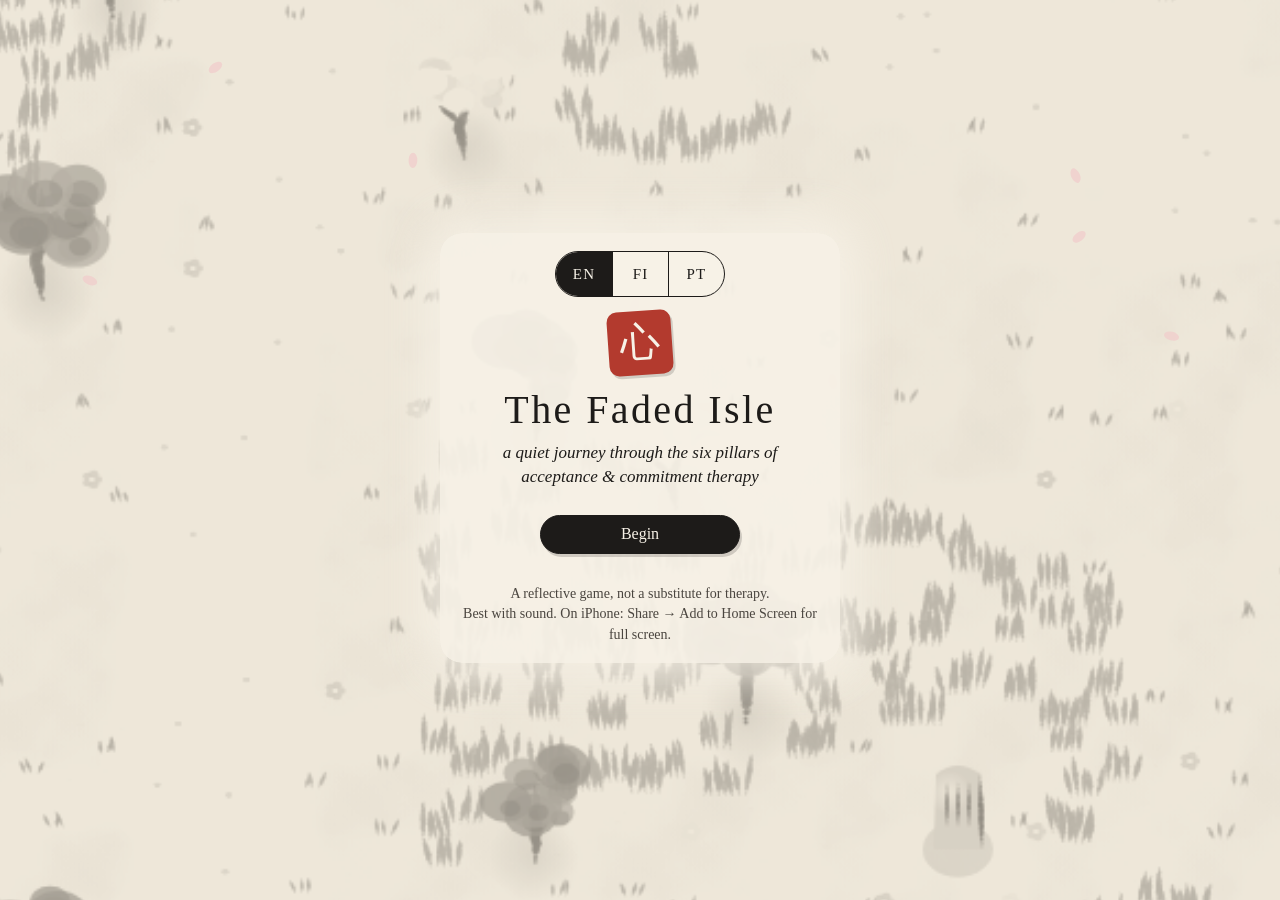
==== commit dea484c3: "Rebuild faded-isle.html with the three languages Co-Authored-By: Claude Opus 5.5 <noreply@anthropic." ====
--- a/faded-isle.html
+++ b/faded-isle.html
@@ -64,15 +64,16 @@
 
 #act {
   position: fixed; right: 20px; bottom: calc(var(--safe-b) + 28px); width: 76px; height: 76px; border-radius: 50%;
-  padding: 0; font-size: 17px; background: var(--ink); color: var(--paper-2); border: 3px solid var(--paper-2);
+  padding: 0 4px; font-size: 17px; line-height: 1.1; background: var(--ink); color: var(--paper-2); border: 3px solid var(--paper-2);
   box-shadow: 0 0 0 2px var(--ink), 3px 5px 0 rgba(0, 0, 0, .2);
 }
 
 #toast {
   position: fixed; left: 50%; top: calc(var(--safe-t) + 70px); transform: translateX(-50%); pointer-events: none;
   font-size: 22px; letter-spacing: .06em; color: var(--ink); background: rgba(247, 242, 231, .92); padding: 6px 20px;
-  border-radius: 999px; box-shadow: 0 0 18px 6px rgba(247, 242, 231, .7);
-  opacity: 0; transition: opacity .8s; white-space: nowrap; font-style: italic; z-index: 10;
+  border-radius: 22px; box-shadow: 0 0 18px 6px rgba(247, 242, 231, .7);
+  opacity: 0; transition: opacity .8s; font-style: italic; z-index: 10;
+  width: max-content; max-width: calc(100vw - 32px); text-align: center; line-height: 1.3; text-wrap: balance;
 }
 #toast.show { opacity: 1; }
 
@@ -138,11 +139,19 @@
 #panel.titlescreen { background: rgba(239, 231, 214, .45); justify-content: center; text-align: center; }
 #panel > .titlecard { max-width: 400px; margin: auto 0; padding: 26px 20px 18px; border-radius: 22px;
   background: rgba(247, 242, 231, .93); box-shadow: 0 0 40px 18px rgba(247, 242, 231, .75); }
-.titlescreen h1 { font-weight: normal; font-size: 40px; letter-spacing: .06em; margin: 12px 0 8px; }
+.titlescreen h1 { font-weight: normal; font-size: clamp(30px, 9vw, 40px); letter-spacing: .06em; margin: 12px 0 8px; line-height: 1.15; }
 .titlescreen .sub { font-style: italic; font-size: 17px; line-height: 1.4; margin: 0 auto 26px; max-width: 320px; }
 .titlescreen .btns { flex-direction: column; align-items: center; }
 .titlescreen .btns button { min-width: 200px; }
 .titlescreen .foot { margin: 30px 0 0; }
+/* Language switch: EN · FI · PT on the title card, full names in the journal */
+.langs { display: flex; justify-content: center; margin: -8px auto 14px; width: max-content; max-width: 100%; border: 1.5px solid var(--ink); border-radius: 999px; overflow: hidden; background: var(--paper-2); }
+.langs button { border: 0; border-radius: 0; box-shadow: none; background: transparent; min-width: 56px; min-height: 44px; padding: .45em .9em; font-size: 15px; letter-spacing: .08em; }
+.langs button + button { border-left: 1.5px solid var(--ink); }
+.langs button.on { background: var(--ink); color: var(--paper-2); }
+.langs button:active { transform: none; }
+.langs.full { margin: 0 0 6px; }
+.langs.full button { letter-spacing: 0; min-width: 0; padding: .45em .8em; }
 .seal { width: 64px; height: 64px; margin: 0 auto; background: var(--seal); color: var(--paper-2); font-size: 40px; line-height: 64px; border-radius: 10px; transform: rotate(-4deg); box-shadow: 2px 3px 0 rgba(0, 0, 0, .15); }
 
 /* Character select & journal grids */
@@ -640,9 +649,1198 @@
 
 return { get TILE() { return TILE; }, get N() { return N; }, get SIZE() { return SIZE; }, get T() { return T; }, get START() { return START; }, get SHRINES() { return SHRINES; }, get VERSE_STONES() { return VERSE_STONES; }, get SIGNPOST() { return SIGNPOST; }, get rng() { return rng; }, get buildMap() { return buildMap; }, get tileAt() { return tileAt; }, get walkable() { return walkable; }, get regionAt() { return regionAt; }, get stroke() { return stroke; }, get paintWorld() { return paintWorld; }, get enso() { return enso; }, get inkify() { return inkify; } };
 })();
+const __lang_fi = (() => {
+// Suomenkieliset tekstit – The Faded Isle in Finnish.
+//
+// Muokkaa vapaasti: vain lainausmerkkien sisällä oleva teksti näkyy pelaajalle.
+// Säilytä avaimet (esim. `intro:`), aaltosulkeiden paikkamerkit (esim. {name}, {n})
+// ja listojen pituudet ennallaan. Puuttuva teksti näytetään englanniksi.
+// Puhujan nimi dialogissa: rivin alussa "Nimi: …" (esim. 'Hys: ”…”').
+//
+// Edit freely: only the text inside the quotes is shown. Keep keys, {placeholders}
+// and list lengths. Anything missing falls back to English.
+
+const fi = {
+  // ---------------------------------------------------------------- content.js
+  content: {
+    TITLE: 'Haalistunut saari',
+    SUBTITLE: 'hiljainen matka hyväksymis- ja omistautumisterapian (HOT) kuuteen kulmakiveen',
+
+    CHARACTERS: [
+      { name: 'Vaeltava munkki', blurb: 'Kaapuun pukeutunut, verkkainen ja kärsivällinen kuin kivi.' },
+      { name: 'Pikkukettu', blurb: 'Utelias kuono, pehmeät tassut, kirkas häntä.' },
+      { name: 'Mustepisara', blurb: 'Yksi ainoa mustepisara. Kuka tahansa.' },
+      { name: 'Paperikurki', blurb: 'Taiteltu vanhasta kirjeestä, kevyt kuin henkäys.' },
+    ],
+
+    INTRO: [
+      'Heräät meren ääneen.',
+      'Saari ympärilläsi on piirretty harmaalla musteella, kuin joku olisi maalannut sen ja unohtanut värit.',
+      'Siellä, missä jalkasi koskettavat maata, värit palaavat.',
+      'Tällä saarella asuu kuusi henkeä. Kukin heistä vaalii yhtä tapaa elää hyvin levottoman mielen kanssa.',
+      'Suurelta puulta lähtee kuusi polkua. Kulje mitä tahansa niistä. Väärää järjestystä ei ole.',
+    ],
+
+    PILLARS: {
+      present: {
+        name: 'Tässä hetkessä oleminen',
+        region: 'Hengittävä lehto',
+        guardian: 'Hys, peura',
+        greet: [
+          'Bambujen välissä seisoo peura täysin liikkumatta.',
+          'Hys: ”Mielesi on vaeltanut tänne eilisestä ja huomisesta. Jalkasi tulivat tänne juuri tästä hetkestä.”',
+          'Hys: ”Hengitä hetki kanssani.”',
+        ],
+        plain: 'Tässä hetkessä oleminen tarkoittaa, että ohjaat huomiosi lempeästi siihen, mikä on tässä ja nyt: hengitykseesi, ääniin, maahan allasi. Mieli rakastaa aikamatkailua: se murehtii tulevaa ja kelaa mennyttä. Vain tässä hetkessä voit oikeasti toimia.',
+        more: [
+          'Kyse ei ole rentoutumisesta eikä mielen tyhjentämisestä. Kyse on joustavasta huomiosta: siitä, että huomaat, missä huomiosi on, ja voit valita, mihin sen suuntaat.',
+          '”Ankkurin laskeminen” on nopea harjoitus: huomaa, mitä sisälläsi juuri nyt on, palaa kehoosi (paina jalat lattiaan, suorista selkä) ja suuntaa sitten huomiosi ympäristöösi. Nimeä viisi asiaa, jotka näet.',
+          'Kokeile missä vain: kun tiskaat, tunne veden lämpö, lautasen paino ja äänet. Kun mieli harhailee – ja niin se tekee – huomaa, minne se meni, ja palaa. Palaaminen on itse harjoitus.',
+        ],
+        rumi: 'Joka hetki maailma luodaan uudeksi,\nmutta me näemme sen muuttumattomana emmekä huomaa.',
+        rumiSource: 'Rumin mukaan, Masnavi I',
+      },
+      defusion: {
+        name: 'Defuusio',
+        region: 'Lehtien puro',
+        guardian: 'Väre, koikarppi',
+        greet: [
+          'Purossa kiertelee suuri koikarppi. Vaahteranlehdet ajelehtivat sen selän yli.',
+          'Väre: ”Kannat mukanasi niin monia sanoja. Osa niistä on raskaita. Osa ei ole edes sinun.”',
+          'Väre: ”Laitetaan ne lehdille ja katsotaan, kun ne kelluvat pois.”',
+        ],
+        plain: 'Defuusio eli ajatuksista irrottautuminen tarkoittaa, että näet ajatukset ajatuksina: mielen läpi kulkevina sanoina ja kuvina, et käskyinä tai tosiasioina. Kun olemme sulautuneet ajatukseen, se tuntuu totuudelta. Kun otamme siihen etäisyyttä, voimme pitää sitä kevyesti ja valita, mitä teemme.',
+        more: [
+          'Et voi estää ajatuksia tulemasta, ja niiden kanssa väittely usein vain voimistaa niitä. Defuusiossa muutetaan sen sijaan suhdettasi ajatuksiin.',
+          'Kokeile lisätä kipeän ajatuksen eteen sanat ”Minulla on ajatus, että…”. ”Olen epäonnistuja” muuttuu muotoon ”Minulla on ajatus, että olen epäonnistuja.” Huomaa pieni tila, joka syntyy.',
+          'Muita keinoja: laula ajatus Paljon onnea vaan -laulun sävelellä, sano se piirroshahmon äänellä tai kiitä mieltäsi: ”Kiitos, mieli, että yrität suojella minua.” Tarkoitus ei ole saada ajatusta katoamaan, vaan päästä irti sen otteesta.',
+        ],
+        rumi: 'Lintu lentää korkealla; sen varjo kiitää maata pitkin.\nHölmö jahtaa varjoa, kunnes hänen nuolensa loppuvat.',
+        rumiSource: 'Rumin mukaan, Masnavi I',
+      },
+      acceptance: {
+        name: 'Hyväksyntä',
+        region: 'Vuorovesiranta',
+        guardian: 'Vanha Kuori, kilpikonna',
+        greet: [
+          'Ikivanha kilpikonna lepää siinä, mihin aallot rantautuvat.',
+          'Vanha Kuori: ”Olen ollut täällä tuhat vuorovettä. Lakkasin taistelemasta vettä vastaan kauan sitten.”',
+          'Vanha Kuori: ”Katsele aaltoja kanssani. Kätesi haluavat työntää niitä pois. Katso, mitä tapahtuu, jos avaatkin ne.”',
+        ],
+        plain: 'Hyväksyntä tarkoittaa, että teet tilaa vaikeille tunteille, tuntemuksille ja mielihaluille sen sijaan, että taistelisit niitä vastaan tai välttelisit niitä. Et pidä niistä etkä luovuta, vaan annat niiden olla läsnä, kun jatkat elämääsi. Kamppailu kivun kanssa tuo helposti kärsimystä kivun päälle.',
+        more: [
+          'Kipu kuuluu merkitykselliseen elämään. Menetämme rakkaitamme, epäonnistumme meille tärkeissä asioissa ja pelkäämme ennen merkityksellisiä hetkiä. Jos yritämme olla koskaan tuntematta näitä, elämämme usein kapenee.',
+          'Harjoittele ”laajentamista”: huomaa, missä kohtaa kehoa tunne asuu. Hengitä sitä kohti. Kuvittele tekeväsi sen ympärille tilaa, ikään kuin tunne voisi leijua isommassa huoneessa. Et yritä päästä siitä eroon, lakkaat vain kiskomasta.',
+          'Hyödyllinen kysymys: ”Olenko valmis tuntemaan tämän tunteen, jos se tarkoittaa, että voin tehdä sitä, mikä on minulle tärkeää?”',
+        ],
+        rumi: 'Ihminen on majatalo; joka aamu saapuu uusi vieras.\nÄlä sano ketään heistä taakaksi. Jokainen on lähetetty tuolta puolen.',
+        rumiSource: 'Rumin mukaan, Masnavi V',
+      },
+      selfctx: {
+        name: 'Havainnoiva minä',
+        region: 'Peilijärvi',
+        guardian: 'Tyyni, haikara',
+        greet: [
+          'Järven rannalla seisoo haikara yhdellä jalalla. Vesi on niin tyyni, että siihen mahtuu koko taivas.',
+          'Tyyni: ”Pilvet kulkevat järven yli. Myrskyt kulkevat järven yli. Järvi pysyy.”',
+          'Tyyni: ”Kerro minulle, kuka on se, joka huomaa sään?”',
+        ],
+        plain: 'Havainnoiva minä (itse kontekstina) on se osa sinua, joka huomaa: vakaa tarkkailija, joka on ollut läsnä jokaisessa ajatuksessasi, tunteessasi ja muistossasi. Ajatukset ja tunteet vaihtuvat kuin sää. Se, joka ne huomaa, on kuin taivas: siihen mahtuu jokainen myrsky, eikä mikään myrsky vahingoita sitä.',
+        more: [
+          'Elämme usein itsestämme kertomiemme tarinoiden sisällä: ”Minä olen se ahdistunut”, ”En ole luova ihminen.” Tarinoista voi olla hyötyä, mutta ne eivät ole koko sinä.',
+          'Kokeile tätä: huomaa, että luet. Huomaa nyt, kuka huomaa. Tuo huomaava minä oli läsnä, kun olit lapsi, ja se on läsnä nyt. Kehosi, roolisi ja mielialasi ovat muuttuneet; havainnoija ei.',
+          'Tästä paikasta käsin voit kannatella hyvin kipeitäkin kokemuksia niin, etteivät ne niele sinua.',
+        ],
+        rumi: 'Sydän on peili.\nKiillota se, niin se näyttää koko taivaan muuttumatta taivaaksi.',
+        rumiSource: 'Rumin mukaan, Masnavi I',
+      },
+      values: {
+        name: 'Arvot',
+        region: 'Lyhtyhuippu',
+        guardian: 'Kajo, pöllö',
+        greet: [
+          'Vuoren huipulla istuu pöllö sytyttämättömien paperilyhtyjen keskellä.',
+          'Kajo: ”Jokainen lyhty täällä on jotakin, mistä sydän voi välittää. Mikään niistä ei ole se oikea. Osa niistä on sinun.”',
+          'Kajo: ”Valitse ne, jotka tuntuvat kodilta. Sytytämme ne yhdessä.”',
+        ],
+        plain: 'Arvot ovat niitä asioita, joita haluat tuoda elämääsi: miten haluat kohdella itseäsi, muita ja maailmaa. Toisin kuin tavoitteet, arvot eivät koskaan tule ”valmiiksi”. Ne ovat kompassin suunta, eivät määränpää. Ne antavat merkityksen niille vaikeille asioille, joita olemme valmiita tuntemaan.',
+        more: [
+          'Tavoitteen voi rastia tehdyksi (”juokse maraton”). Arvot jatkuvat (”kehostani huolehtiminen”, ”seikkailullisuus”).',
+          'Vihjeitä arvoistasi piilee usein kipusi sisällä: meihin sattuu se, mistä välitämme. Yksinäisyys voi kertoa, että yhteys muihin on sinulle arvo; jännitys ennen esiintymistä, että haluat tehdä työsi hyvin.',
+          'Kysy itseltäsi: ”Mitä toivoisin ihmisten sanovan 80-vuotisjuhlissani siitä, mitä elämäni edusti?” Tai: ”Jos kukaan ei koskaan saisi tietää, mitä haluaisin silti tehdä?”',
+        ],
+        rumi: 'Kuuntele ruokohuilua ja sen surullista laulua.\nSe kaipaa ruovikkoa, josta se leikattiin; sen kaipaus on sen musiikki.',
+        rumiSource: 'Rumin mukaan, Masnavi I',
+      },
+      action: {
+        name: 'Arvojen mukainen toiminta',
+        region: 'Astinkivet',
+        guardian: 'Loikka, sammakko',
+        greet: [
+          'Pieni sammakko istuu kivellä keskellä lampea.',
+          'Loikka: ”Hei! Kaikki haluavat ylittää lammen yhdellä hypyllä. Kukaan ei pysty siihen.”',
+          'Loikka: ”Kivi kerrallaan. Ja kyllä, huolesi saavat tulla mukaan.”',
+        ],
+        plain: 'Arvojen mukainen toiminta tarkoittaa, että otat askelia, usein pieniä, arvojesi suuntaan silloinkin, kun vaikeat ajatukset ja tunteet tulevat mukaan. Siinä kaikki muut kulmakivet kohtaavat: huomaaminen, irrottautuminen, tilan tekeminen ja sitten liikkuminen kohti sitä, mikä on tärkeää.',
+        more: [
+          'Aloita pienestä: pienin askel, jonka voisit tänään ottaa kohti jotakin arvoasi. Sitten seuraava. Pienet, toistuvat teot rakentavat elämän.',
+          'Esteitä tulee: pelko, ”en pysty”, ”ei nyt”. Odota niitä. Sinun ei tarvitse odottaa niiden lähtöä ennen kuin liikut.',
+          'Kun lipsut – ja niin käy kaikille – huomaa se ilman ankaraa arvostelua ja palaa arvojesi pariin. Sitoutuminen ei tarkoita, ettei koskaan putoa kärryiltä. Se tarkoittaa, että nousee takaisin kyytiin.',
+        ],
+        rumi: 'Tiellä ei ole loppua. Silti nosta jalkasi ja kulje.\nÄlä tuijota pelokkaana matkan pituutta.',
+        rumiSource: 'Rumin mukaan (perinteisesti hänen nimissään)',
+      },
+    },
+
+    MOVES: {
+      notice: { name: 'Huomaa se', text: 'Yksinkertaisesti huomaat sen. ”Ai. Siinähän sinä olet.”' },
+      drop_anchor: { name: 'Laske ankkuri', text: 'Painat jalkasi maahan, hengität ja katselet ympärillesi. Maa on tässä. Niin olet sinäkin.' },
+      name_thought: { name: 'Nimeä ajatus', text: '”Minulla on ajatus, että…” Sanojen ote löystyy hieman.' },
+      make_room: { name: 'Tee tilaa', text: 'Hengität tunteeseen ja annat sille hieman tilaa, kuin avaisit ikkunan.' },
+      become_sky: { name: 'Ole taivas', text: 'Huomaat olevasi se, joka huomaa. Sää kulkee ohi; taivas pysyy.' },
+      remember: { name: 'Muista, mikä on tärkeää', text: 'Muistat, mistä välität. Olento on yhä tässä, mutta se ei enää ohjaa.' },
+      step_with: { name: 'Astu sen kanssa', text: 'Otat yhden pienen askeleen kohti sitä, mikä on tärkeää, ja annat sen tulla mukaan.' },
+    },
+
+    STRUGGLE_MOVES: [
+      { name: 'Työnnä se pois', text: 'Työnnät kaikin voimin. Se työntää takaisin, kovempaa.' },
+      { name: 'Väittele sen kanssa', text: 'Väittelet. Sillä on vastaus kaikkeen, ja nyt sillä on koko huomiosi.' },
+      { name: 'Vie ajatukset muualle', text: 'Katsot muualle. Hetken se on poissa… ja sitten se on äänekkäämpi kuin ennen.' },
+      { name: 'Juokse karkuun', text: 'Juokset. Se on nopeampi, koska se asuu omissa askelissasi.' },
+    ],
+
+    CREATURES: [
+      { name: 'Huolihattara', thought: '”Entä jos kaikki menee pieleen?”',
+        lore: 'Huolihattara elää huomisessa. Se tarkoittaa hyvää: se yrittää valmistaa sinut kaikkiin vaaroihin yhtä aikaa.' },
+      { name: 'Epäilyksen oka', thought: '”Et ole tarpeeksi hyvä.”',
+        lore: 'Epäilyksen oka toistaa vanhoja sanoja, jotka se joskus kuuli. Se uskoo niihin vähemmän kuin luulisit.' },
+      { name: 'Katumuksen kaiku', thought: '”Sinun olisi pitänyt toimia toisin.”',
+        lore: 'Katumuksen kaiku elää eilisessä. Sen suru kertoo, kuinka paljon välitit.' },
+      { name: 'Surun tihku', thought: 'Pehmeä, raskas sade, joka ei lakkaa.',
+        lore: 'Surun tihku kastelee paikkoja, joissa rakkaus ennen kasvoi – ja kasvaa yhä.' },
+      { name: 'Kekäle', thought: '”Tämä ei ole reilua!”',
+        lore: 'Kekäle leimahtaa, kun jotakin tärkeää loukataan. Se on merkki, ei käsky.' },
+      { name: 'Häpeän simpukka', thought: '”Piiloudu. Älä anna heidän nähdä.”',
+        lore: 'Häpeän simpukka käpertyy suojelemaan pehmeää sydäntä. Se rentoutuu hieman aina, kun sitä kohdataan ystävällisesti.' },
+      { name: 'Levoton puuska', thought: '”Tee jotain muuta. Mitä tahansa muuta. Nyt.”',
+        lore: 'Levoton puuska on halu paeta. Se menee ohi niin kuin kaikki tuulet, kun annat sen puhaltaa.' },
+      { name: 'En pysty -kivi', thought: '”En pysty siihen.”',
+        lore: 'En pysty -kivi on painava, mutta sitä voi kantaa. Ihmiset kantavat sitä aina unelmiinsa asti.' },
+    ],
+
+    VERSES: [
+      { text: 'Kuolin kivenä ja minusta tuli kukka,\nkuolin kukkana ja nousin eläväksi olennoksi.\nMilloin olisin koskaan muuttumalla vähentynyt?', source: 'Rumin mukaan, Masnavi III' },
+      { text: 'Lamppuja on monta; valo on yksi.', source: 'Rumin mukaan, Masnavi III' },
+      { text: 'Rakkaus on astrolabi,\njoka lukee taivaiden salaisuuksia.', source: 'Rumin mukaan, Masnavi I' },
+      { text: 'Yöperhonen kiertää kynttilää,\nkoska se on nähnyt valon.', source: 'Rumin mukaan' },
+    ],
+
+    // Lyhtyjen nimet. Avain (vasemmalla) on tallennuksen tunniste: älä muuta sitä.
+    VALUE_NAMES: {
+      Kindness: 'Ystävällisyys', Curiosity: 'Uteliaisuus', Courage: 'Rohkeus', Connection: 'Yhteys',
+      Creativity: 'Luovuus', Health: 'Terveys', Honesty: 'Rehellisyys', Play: 'Leikki',
+      Growth: 'Kasvu', Nature: 'Luonto', Calm: 'Rauha', Adventure: 'Seikkailu',
+      Family: 'Perhe', Learning: 'Oppiminen', Fairness: 'Reiluus', Beauty: 'Kauneus',
+      'Self-care': 'Itsestä huolehtiminen', Contribution: 'Auttaminen',
+    },
+    // Partitiivi lauseeseen ”askel kohti {value}” (Astinkivet).
+    VALUE_INLINE: {
+      Kindness: 'ystävällisyyttä', Curiosity: 'uteliaisuutta', Courage: 'rohkeutta', Connection: 'yhteyttä',
+      Creativity: 'luovuutta', Health: 'terveyttä', Honesty: 'rehellisyyttä', Play: 'leikkiä',
+      Growth: 'kasvua', Nature: 'luontoa', Calm: 'rauhaa', Adventure: 'seikkailua',
+      Family: 'perhettä', Learning: 'oppimista', Fairness: 'reiluutta', Beauty: 'kauneutta',
+      'Self-care': 'itsestä huolehtimista', Contribution: 'auttamista',
+    },
+
+    SMALL_STEPS: {
+      default: ['Lähetä yksi ystävällinen viesti', 'Käy kymmenen minuutin kävelyllä', 'Kirjoita yksi lause', 'Kysy yksi rehellinen kysymys', 'Lepää viisi minuuttia ilman syyllisyyttä'],
+      Kindness: ['Sano tänään jollekulle jotain ystävällistä', 'Puhu tänään kerran itsellesi kuin ystävälle'],
+      Curiosity: ['Ota selvää yhdestä asiasta, jota olet miettinyt', 'Kysy joltakulta, miten hänen päivänsä meni, ja kuuntele todella'],
+      Courage: ['Tee yksi pieni asia, jota olet vältellyt', 'Sano kerran ”ei”, kun tarkoitat ei'],
+      Connection: ['Laita viesti ystävälle, jota kaipaat', 'Pane puhelin pois yhden yhteisen aterian ajaksi'],
+      Creativity: ['Piirrä, kirjoita tai hyräile viiden minuutin ajan', 'Tee jotain tahallaan epätäydellistä'],
+      Health: ['Juo nyt lasillinen vettä', 'Mene tänään nukkumaan 20 minuuttia aiemmin'],
+      Honesty: ['Kerro jollekulle, miten oikeasti voit', 'Kirjoita ylös yksi totuus, jota olet vältellyt'],
+      Play: ['Tee jotain pelkästä ilosta kymmenen minuutin ajan'],
+      Growth: ['Lue viisi sivua jotakin, mikä venyttää ajatteluasi'],
+      Nature: ['Astu ulos ja katsele taivasta minuutin ajan'],
+      Calm: ['Hengitä kolme kertaa hitaasti ennen seuraavaa tehtävää'],
+      Adventure: ['Kävele kadulla, jolla et ole koskaan kävellyt'],
+      Family: ['Soita perheenjäsenelle tai laita hänelle viesti'],
+      Learning: ['Opi tänään yksi uusi sana tai asia'],
+      Fairness: ['Huomaa, kuka ei tule kuulluksi, ja kuuntele'],
+      Beauty: ['Ota tänään kuva jostakin kauniista'],
+      'Self-care': ['Tee tänään yksi asia vain pitääksesi huolta itsestäsi'],
+      Contribution: ['Auta jotakuta yhdessä pienessä asiassa'],
+    },
+
+    TREE: {
+      asleep: [
+        'Suuri puu nukkuu. Sen lehdet ovat vanhan musteen harmaita.',
+        'Kuusi henkeä vaalii sen värejä. Käy heidän luonaan missä järjestyksessä tahansa.',
+      ],
+      ending: [
+        'Lasket kätesi Suuren puun rungolle.',
+        'Saaren joka kolkasta nousee kuusi valoa: lehdosta, purolta, rannalta, järveltä, huipulta ja kiviltä.',
+        'Ne kohtaavat oksistossa. Puu muistaa värinsä.',
+        'Mitään saarella ei ole korjattu tai poistettu. Huolet vaeltavat yhä ruohikossa. Aallot tulevat yhä.',
+        'Mutta nyt tiedät, miten kulkea niiden kanssa.',
+      ],
+      ending_rumi: 'Miksi jäädä vankilaan,\nkun ovi on selällään?',
+      ending_rumi_source: 'Rumin mukaan',
+      outro: 'Avoin. Läsnä. Kohti sitä, mikä on tärkeää. Tämä on psykologista joustavuutta, hyväksymis- ja omistautumisterapian ydin.',
+    },
+
+    SIGN: [
+      'Suuren puun vieressä seisoo haalistunut kyltti:',
+      '”Pohjoiseen: Lyhtyhuippu. Luoteeseen: Hengittävä lehto. Koilliseen: Lehtien puro. Länteen: Peilijärvi. Itään: Astinkivet. Etelään: Vuorovesiranta.”',
+      'Kyltin alle joku on raapustanut vielä pari sanaa: ”Harmaa ruoho kätkee vaeltavia henkiä. Ole heille ystävällinen.”',
+    ],
+
+    DISCLAIMER: 'Pohdiskeleva peli, ei terapian korvike.',
+
+    UI: {
+      loading: 'mustetta hierretään…',
+      begin: 'Aloita', continue: 'Jatka', newJourney: 'Uusi matka', cancel: 'Peruuta',
+      newJourneyConfirm: 'Aloitetaanko uusi matka? Nykyinen edistymisesi poistetaan.',
+      newJourneyYes: 'Kyllä, aloitetaan alusta',
+      titleFoot: 'Parhaimmillaan äänien kanssa. iPhonella: Jaa → Lisää Koti-valikkoon, niin peli aukeaa koko näytölle.',
+      language: 'Kieli',
+      whoWalks: 'Kuka kulkee saarella?',
+      changeLater: 'Voit vaihtaa tämän myöhemmin päiväkirjassa.',
+      act: { meet: 'Tapaa', read: 'Lue', touch: 'Kosketa' },
+      aria: { pills: 'Opitut kulmakivet', sound: 'Ääni', journal: 'Päiväkirja' },
+      welcomeBack: '{name}: ”Tervetuloa takaisin, ystävä.”',
+      practiceAgain: 'Harjoittele uudelleen', hearVerse: 'Kuuntele säe', goodbye: 'Näkemiin',
+      learnedMove: 'Opit uuden tavan kohdata villit henget: ”{move}”.',
+      sixDone: ['Saaren sydämestä kohoaa syvä huminä.', 'Suuri puu herää. Palaa saaren keskelle.'],
+      verseAdded: 'Säe lisättiin päiväkirjaasi',
+      learnMore: 'Lue lisää',
+      struggle: 'kamppailu',
+      softens: ' Se pehmenee selvästi.',
+      tip: '  (Taistelu omia tunteita vastaan yleensä vain kasvattaa niitä. HOT:ssa tätä kutsutaan kamppailukytkimeksi.)',
+      metAgain: '{name} taas. Olette tavanneet ennenkin.',
+      wild: 'Harmaasta ruohosta leijuu esiin villi henki: {name}.',
+      walkOn: 'Jatka matkaa',
+      friend: 'Kamppailu hellittää. {name} on yhä tässä, mutta se ei enää kisko sinua. Nyt se kulkee vierelläsi.',
+      addedJournal: 'Lisätty päiväkirjaasi.',
+      tired: 'Köydenveto uuvuttaa. Päästät köydestä irti joksikin aikaa, ja {name} ajelehtii takaisin ruohikkoon. Kukaan ei voita köydenvetoa oman mielensä kanssa.',
+      left: 'Annat olla. {name} palaa joskus, ja se on ihan hyvä niin.',
+      journal: 'Päiväkirja', close: 'Sulje',
+      tabs: { pillars: 'Kulmakivet', spirits: 'Henget', verses: 'Säkeet', you: 'Sinä' },
+      pillarsIntro: 'HOT:n kuusi kulmakiveä rakentavat yhdessä psykologista joustavuutta: avoimuutta, läsnäoloa ja sitoutumista siihen, mikä on tärkeää.',
+      notLearned: 'Vielä oppimatta. {short} odottaa sinua paikassa nimeltä {region}.',
+      spiritsCount: 'Henkiä vierelläsi: {n}/{total}.',
+      unknownSpirit: '???', unmetLore: 'Vaeltaa harmaassa ruohossa.',
+      noVerses: 'Säkeet kerääntyvät tänne, kun kohtaat henkiä ja luet vanhoja kiviä.',
+      versesNote: 'Säkeet ovat vapaita mukaelmia Rumin (Jalāl al-Dīn Rūmī, 1207–1273) runoudesta, eivät suoria käännöksiä.',
+      traveller: 'Kulkija',
+      yourLanterns: 'Lyhtysi', noLanterns: 'Ei vielä valittu. Lyhdyt odottavat Lyhtyhuipulla.',
+      yourSteps: 'Pienet askeleesi', noSteps: 'Ei vielä otettu. Astinkivet ovat idässä.',
+      listSep: ' · ',
+      quote: '”{text}”',
+      share: 'Jaa tämä peli', feedback: 'Anna palautetta', startOver: 'Aloita alusta',
+      startOverConfirm: 'Aloitetaanko alusta? Tämä poistaa edistymisesi tältä laitteelta.',
+      startOverYes: 'Kyllä, aloitetaan alusta', startOverNo: 'Säilytä matkani',
+      staysHere: 'Kaikki kirjoittamasi jää tälle laitteelle.',
+      fbPlaceholder: 'Miltä peli tuntui? Jäikö jokin hetki mieleen? Mitä muuttaisit?',
+      fbIntro: 'Sanasi menevät suoraan tämän saaren tekijälle. Tiliä ei tarvita.',
+      fbAnon: 'Nimetön. Älä kirjoita yksityisiä tietoja.',
+      send: 'Lähetä',
+      fbThanks: 'Kiitos. Sanasi lähetettiin.',
+      fbFail: 'Lähetys ei onnistunut. Yritä uudelleen, kun olet verkossa.',
+      shareText: 'Hiljainen pieni peli hyväksymis- ja omistautumisterapian (HOT) kuudesta kulmakivestä.',
+      linkCopied: 'Linkki kopioitu',
+      copyManually: 'Kopioi osoite selaimesta ja jaa se',
+    },
+  },
+
+  // ---------------------------------------------------------------- exercises.js
+  exercises: {
+    present: {
+      intro: 'Hengitä ympyrän tahdissa: sisään, kun se kasvaa, ulos, kun se pehmenee. Kolme hengitystä.',
+      begin: 'Aloita', skip: 'Ohita',
+      breath: 'Hengitys {n}/3. Anna sen olla juuri sellainen kuin se on.',
+      in: 'sisään', out: 'ulos',
+      notice: 'Huomaa nyt, mitä tässä on. Napauta jokaista asiaa, kun huomaat sen: vähintään neljää.',
+      count: 'Huomattu {n}/4. Viivy hetki jokaisen kanssa.',
+      enough: 'Voit jatkaa huomaamista tai siirtyä eteenpäin, kun olet valmis.',
+      things: ['Hengityksesi sellaisenaan', 'Kehosi paino', 'Ohi kulkeva ajatus', 'Ääni läheltä tai kaukaa',
+        'Ilma tai kangas ihollasi', 'Maku suussasi, tai ei mitään', 'Valo ja värit edessäsi',
+        'Kohta, jossa kehosi koskettaa maata tai istuinta', 'Tuoksu, tai sen puuttuminen'],
+      cont: 'Jatka',
+    },
+    defusion: {
+      intro: 'Napauta ajatusta. Huomaa se ajatuksena, aseta se sitten lehdelle ja anna puron kuljettaa sitä.',
+      thoughts: ['En ole tarpeeksi hyvä', 'Jotain pahaa tapahtuu', 'Mokaan aina kaiken', 'En kestä tätä', 'Kaikilla muilla on elämä hallussa'],
+      having: ['”Minulla on ajatus, että en ole tarpeeksi hyvä.”', '”Minulla on ajatus, että jotain pahaa tapahtuu.”',
+        '”Minulla on ajatus, että mokaan aina kaiken.”', '”Minulla on ajatus, että en kestä tätä.”',
+        '”Minulla on ajatus, että kaikilla muilla on elämä hallussa.”'],
+      havingOwn: 'Minulla on ajatus: ”{thought}”',
+      own: 'Tai kirjoita oma ajatuksesi', leaf: 'Lehdelle', cont: 'Jatka',
+      outro: ['Väre: ”Katosivatko ajatukset? Eivät. Ne kelluivat. Sinä katselit niitä sen sijaan, että olisit ollut niitä.”',
+              'Väre: ”Ajatus on lehti, ei virta. Sinä olet se, joka istuu rannalla.”'],
+    },
+    acceptance: {
+      explore: 'Liiku vetämällä missä tahansa rannalla. Kun aallot tulevat, liiku miten haluat: niitä kohti, niistä poispäin, ihan miten vain.',
+      hint: 'liiku vetämällä',
+      effort: 'ponnistelu',
+      coming: 'Aalto on tulossa… Liiku miten haluat.',
+      into: 'Työnnät aaltoa vastaan. Se työntää takaisin kovempaa.',
+      away: 'Juokset. Aalto on sinua nopeampi.',
+      side: 'Yrität väistää. Aalto on sinua leveämpi.',
+      still: 'Pysyt paikallasi. Aalto huuhtoutuu ympärilläsi ja menee ohi.',
+      triedLines: ['Vanha Kuori: ”Pysäyttikö työntäminen tai juokseminen aallon? Se tuli silti, ja se vei sinulta voimia.”'],
+      stillLines: ['Vanha Kuori: ”Sinä pysyit paikallasi. Moni työntää tai juoksee. Pysytään nyt paikallaan tarkoituksella ja huomataan, miltä se tuntuu.”'],
+      advice: ['Vanha Kuori: ”Kokeile nyt tätä: kun seuraava aalto tulee, pysy paikallasi. Tunne jalkasi hiekassa. Anna sen huuhtoutua ympärilläsi.”'],
+      stay: 'Pysy paikallasi. Tunne jalkasi hiekassa. Anna aaltojen tulla.',
+      coming2: 'Aalto on tulossa… Pysy. Tunne jalkasi hiekassa.',
+      calm: ['Aalto huuhtoutuu ympärilläsi: kylmä, voimakas… ja sitten se menee ohi. Seisot yhä.',
+             'Taas aalto. Teet sille tilaa. Se tuntuu epämukavalta, ja se menee ohi.',
+             'Vesi tulee ja menee jalkojesi ympärillä. Olet tässä.'],
+      moved: 'Liikuit, ja aalto heitteli sinua. Ei se mitään. Katso ensi kerralla, mitä tapahtuu, jos pysyt paikallasi.',
+      outro: ['Vanha Kuori: ”Aallot eivät pienentyneet. Niitä vastaan työntäminen tai niitä pakeneminen vain vei voimia, ja vesi tuli silti.”',
+              'Vanha Kuori: ”Kun pysyit ja teit tilaa, sama vesi huuhtoutui ympärilläsi ja meni ohi. Seisoit yhä.”',
+              'Vanha Kuori: ”Se on hyväksyntää: et pidä aallosta etkä saa sitä katoamaan. Annat sen olla tässä, jotta voimasi riittävät siihen, mikä on tärkeää.”'],
+    },
+    selfctx: {
+      intro: 'Olet taivas järven yllä. Sää kulkee sen poikki. Napauta jotakin säätä ja nimeä, mitä se on.',
+      pick: 'Nimeä, mitä huomaat: {item}',
+      named: 'Huomaat {label}: {item}. Se ajelehtii eteenpäin. Taivas pysyy taivaana.',
+      push: 'Sään työntäminen ei kirkasta taivasta. Sää vain paisuu. Kokeile huomata se sen sijaan.',
+      storm: 'Myrsky vyöryy esiin: niin paljon kerralla. Jatka huomaamista, yksi asia kerrallaan. Sen takana taivas ei ole muuttunut.',
+      calm: 'Myrsky siirtyy eteenpäin. Taivas on täsmälleen sellainen kuin ennenkin.',
+      done: '{n} säänpalasta tuli ja meni. Taivas kannatteli jokaista niistä.',
+      count: 'huomattu {n}/{total}',
+      labels: ['ajatus', 'tunne', 'kehon tuntemus', 'muisto', 'mielihalu'],
+      labelsInline: ['ajatuksen', 'tunteen', 'kehon tuntemuksen', 'muiston', 'mielihalun'],
+      // [kuva, sisältö]. Ensimmäinen sana valitsee kuvan: pidä se englanniksi.
+      weather: [['cloud', '”Olen epäonnistuja”'], ['storm', 'viha'], ['rain', 'suru'], ['sun', 'ilon häivähdys'],
+        ['fog', 'puristus rinnassa'], ['wind', 'halu paeta'], ['cloud', 'lapsuuden kesä'], ['cloud', '”Entä jos he lähtevät?”'],
+        ['storm', 'turhautuminen'], ['fog', 'solmu vatsassa'], ['wind', 'halu tarkistaa puhelin'], ['rain', 'vanhat hyvästit'],
+        ['cloud', '”Minun pitäisi olla jo pidemmällä”'], ['storm', 'hakkaava sydän'], ['sun', 'ystävän nauru'], ['wind', 'halu tiuskaista takaisin'],
+        ['rain', 'yksinäisyys'], ['fog', '”En pysty ajattelemaan selkeästi”']],
+      question: 'Tyyni: ”Kaikki tuo kulki ohi. Kuka sitä huomasi?”',
+      answers: ['Sää itse', 'Minä: se, joka katselee, kuin taivas'],
+      replies: [['Tyyni: ”Katso uudelleen. Sää muuttui joka hetki. Jokin ei muuttunut: se, joka näki kaiken.”',
+                 'Tyyni: ”Tuo vakaa huomaaminen olet sinä. Se on ollut läsnä koko elämäsi.”'],
+                ['Tyyni: ”Niin. Ajatukset, tunteet ja muistot tulevat ja menevät. Se, joka ne huomaa, pysyy.”',
+                 'Tyyni: ”Myrsky ei koskaan vahingoita taivasta. Taivaassa on vain tilaa sille.”']],
+    },
+    values: {
+      intro: 'Valitse enintään kolme lyhtyä, jotka tuntuvat omiltasi. Oikeita vastauksia ei ole.',
+      light: ['Valitse ensin lyhty', 'Sytytä 1 lyhty', 'Sytytä 2 lyhtyä', 'Sytytä 3 lyhtyä'],
+      max: 'Kolme riittää nyt hyvin. Jos haluat laskea valitun lyhdyn pois, napauta sitä uudelleen.',
+      lit: 'Lyhtysi palavat',
+      rise: 'Lyhdyt nousevat. Voit halutessasi kirjoittaa lauseen siitä, miksi jokin niistä on sinulle tärkeä. Se jää vain tälle laitteelle.',
+      note: 'Vapaaehtoinen', cont: 'Jatka',
+      outro: ['Kajo: ”Arvo on suunta, ei paikka, johon saavutaan. Voit aina ottaa vielä yhden askeleen sitä kohti.”',
+              'Kajo: ”Ja huomaa: se, mikä sattuu eniten, on usein aivan sen vieressä, mistä välität.”'],
+    },
+    action: {
+      choose: 'Valitse yksi arvo, jota kohti kuljet.',
+      chooseMine: 'Valitse yksi arvo, jota kohti kuljet. Omat lyhtysi ovat ensimmäisinä.',
+      stone: 'Kivi {n}. Mikä olisi yksi pieni askel kohti {value}?',
+      last: 'Viimeinen kivi. Kirjoita oma pieni askeleesi kohti {value}: jotakin, jonka voisit oikeasti tehdä.',
+      placeholder: 'Minun pieni askeleeni…', step: 'Astu',
+      cant: '{name} ilmestyy: ”Entä jos epäonnistut? Odota, kunnes tunnet olevasi valmis.”',
+      go: 'Astu ja anna sen tulla mukaan', wait: 'Odota, kunnes ääni on poissa',
+      waited: 'Odotat. Ääni ei lähde; tällaiset äänet lähtevät harvoin. Kivi pysyy paikallaan.',
+      stepped: 'Astut: ”{step}”. Ääni tulee mukaan. Ei se mitään.',
+      outro: ['Loikka: ”Pääsit yli! Lähtikö ääni pois? Ei lähtenyt. Kannoit sitä koko matkan.”',
+              'Loikka: ”Sitä on arvojen mukainen toiminta: yksi pieni askel ja sitten seuraava kohti sitä, mikä on tärkeää, ja mukana kulkee se, mikä kulkee.”'],
+    },
+  },
+
+  // ---------------------------------------------------------------- finale.js
+  finale: {
+    title: 'Valintapiste',
+    tree: 'Suuri puu',
+    awayLabel: 'poispäin',
+    towardLabel: 'kohti',
+    canvasLabel: 'Suuri puu. Sen vasen oksa kantaa poispäin vieviä tekoja, oikea oksa kohti vieviä tekoja.',
+    arrival: [
+      'Tervetuloa takaisin, kulkija. Istu hetkeksi kanssani. Tässä, missä runkoni jakautuu kahtia, on valintapiste.',
+      'Joka päivä mieleen nousee vaikeita ajatuksia ja tunteita: huolia, epäilyjä, vanhoja tarinoita, äkillisiä mielihaluja. Kutsumme niitä koukuiksi, koska ne tarttuvat meihin ja vetävät.',
+      'Kun koukku tarttuu, teemme usein poispäin vieviä tekoja: asioita, jotka vievät meitä kauemmas siitä elämästä, jota haluamme. Vasen oksani kantaa niitä.',
+      'Kohti vievät teot vievät meitä kohti sitä elämää, jota haluamme, ja sitä ihmistä, joka haluamme olla – silloinkin, kun koukut ovat yhä läsnä. Oikea oksani kantaa niitä.',
+      'Jokainen tekee molempia, joka ikinen päivä. Sinussa ei ole mitään vikaa, vaikka teet poispäin vieviä tekoja. Jo niiden huomaaminen on ensimmäinen askel.',
+    ],
+    situationPrompt: 'Onko sinulla juuri nyt jokin vaikea tilanne? Jos haluat, kirjoita siitä muutama sana ja pidä se mielessäsi matkan ajan.',
+    situationNote: 'Vapaaehtoinen. Kaikki kirjoittamasi jää tälle laitteelle.',
+    situationPlaceholder: 'Esimerkiksi: keskustelu, jota lykkään jatkuvasti',
+    skip: 'Ohita',
+    continue: 'Jatka',
+    back: 'Takaisin',
+    add: 'Lisää',
+    awayPrompt: 'Mitkä näistä poispäin vievistä teoista tunnistat omasta elämästäsi? Valitse vähintään kolme ja kirjoita vähintään yksi omasi.',
+    awayPlaceholder: 'Oma poispäin vievä tekosi',
+    towardPrompt: 'Entä mitkä kohti vievät teot ovat sinulle tärkeitä, tai voisivat olla? Valitse vähintään kolme ja kirjoita vähintään yksi omasi.',
+    towardPlaceholder: 'Oma kohti vievä tekosi',
+    lanterns: 'Lyhtysi: {values}. Pienellä valolla merkityt ideat kumpuavat niistä.',
+    listSep: ' · ',
+    needChooseOne: 'Valitse vielä 1',
+    needChooseMany: 'Valitse vielä {n}',
+    needOwn: 'Kirjoita 1 oma',
+    ready: 'Voit jatkaa, kun olet valmis.',
+    awayMoves: [
+      'Selaan puhelinta tuntikausia', 'Lykkään asioita', 'Vältän ihmisiä tai paikkoja', 'Painan töitä, ettei tarvitsisi tuntea',
+      'Tiuskin läheisilleni', 'Turrutan oloani syömällä, juomalla tai shoppailemalla', 'Vatvon samaa asiaa',
+      'Perun suunnitelmia', 'Miellytän muita', 'Jään sänkyyn', 'Piilotan, miltä minusta oikeasti tuntuu', 'Väittelen omien ajatusteni kanssa',
+    ],
+    towardMoves: [
+      'Soitan ystävälle', 'Lähden kävelylle', 'Aloitan tehtävän yhdellä pienellä askeleella', 'Kerron, miltä minusta tuntuu',
+      'Lepään tarkoituksella', 'Pyydän apua', 'Teen jotakin omin käsin', 'Opettelen jotakin uutta', 'Olen ystävällinen itselleni',
+      'Pidän itselleni antamani lupauksen', 'Vietän aikaa luonnossa', 'Olen läsnä toisen ihmisen kanssa',
+    ],
+    // Avain on lyhdyn tunniste (englanniksi): älä muuta sitä.
+    valueToward: {
+      Kindness: 'Teen jotakin ystävällistä toiselle', Curiosity: 'Seuraan jotakin, mitä ihmettelen',
+      Courage: 'Teen yhden asian, jota olen vältellyt', Connection: 'Otan yhteyttä johonkuhun, jota kaipaan',
+      Creativity: 'Leikittelen ideoilla ihan huvikseni', Health: 'Pidän tänään huolta kehostani',
+      Honesty: 'Kerron totuuden lempeästi', Play: 'Teen jotain pelkästä ilosta',
+      Growth: 'Kokeilen jotakin, mikä on minulle vähän vaikeaa', Nature: 'Huomaan taivaan, puut tai meren',
+      Calm: 'Hidastan tahtia tarkoituksella', Adventure: 'Kokeilen jotakin uutta',
+      Family: 'Vietän aitoa aikaa perheeni kanssa', Learning: 'Luen tai harjoittelen jotakin uutta',
+      Fairness: 'Asetun jonkun puolelle', Beauty: 'Teen tilaa jollekin kauniille',
+      'Self-care': 'Teen yhden asian pitääkseni huolta itsestäni', Contribution: 'Autan jotakuta jossakin pienessä',
+    },
+    forksIntro: 'Kiivetään nyt. Runkoni polulla on kuusi haarautumaa. Jokaisessa niistä ilmestyy koukku, ja sinä valitset, mihin suuntaan kuljet. Tämä ei ole koe. Me vain huomaamme.',
+    startClimb: 'Aloita kiipeäminen',
+    forkPrompt: 'Haarauma {n}/{total}. Polulle ilmestyy koukku. Mitä teet?',
+    awayLine: '”{move}” on poispäin vievä teko, ja hyvin inhimillinen sellainen. Se auttaa hetken, mutta sitten koukku on yhä siinä. Kokeile toista tietä.',
+    awayAgain: 'Myös ”{move}” on poispäin vievä teko. Koukut vetävät lujaa, ja se on täysin inhimillistä. Huomaa se ja kokeile toista tietä.',
+    keepClimbing: 'Jatka kiipeämistä',
+    forks: {
+      present: {
+        hook: 'Mielesi kiitää jo huomisen huoliin.',
+        best: 'Lasket ankkurin: jalat maassa, yksi hengitys, äänet ympärilläsi. Huolet voivat yhä pulista, mutta sinä olet tässä, missä elämä oikeasti tapahtuu.',
+        other: 'Sekin auttaa. Mikä tahansa taidoista voi löysätä koukun otetta. Kun mieli kiitää huomiseen, ”{best}” sopii erityisen hyvin, koska se tuo sinut takaisin tähän hetkeen.',
+      },
+      defusion: {
+        hook: 'Ajatus: ”Minä mokaan tämän kuitenkin.”',
+        best: '”Minulla on ajatus, että mokaan tämän.” Sanat ovat yhä siinä, mutta nyt näet ne sanoina etkä ennustuksena, jota sinun pitäisi totella.',
+        other: 'Sekin auttaa. Mikä tahansa taidoista voi löysätä koukun otetta. Kun ajatus puristaa näin tiukasti, ”{best}” sopii erityisen hyvin, koska sen avulla näet ajatuksen ajatuksena.',
+      },
+      acceptance: {
+        hook: 'Ahdistuksen aalto nousee rintaasi.',
+        best: 'Hengität tunteeseen ja annat sille tilaa sen sijaan, että taistelisit sitä vastaan. Se tuntuu epämukavalta, ja se saa tulla mukaan. Vastaan työntäminen vain kasvattaisi aaltoa.',
+        other: 'Sekin auttaa. Mikä tahansa taidoista voi löysätä koukun otetta. Kun tunne on kehossa, ”{best}” sopii erityisen hyvin, koska kun teet tunteelle tilaa, kamppailu ei pääse kasvamaan.',
+      },
+      selfctx: {
+        hook: 'Vanha tarina: ”Minä en vain ole sellainen ihminen, joka pystyy tähän.”',
+        best: 'Huomaat, kuka tarinan huomaa. Tarina on ohi kulkevaa säätä. Sinä olet taivas, johon se mahtuu – suurempi kuin mikään tarina sinusta.',
+        other: 'Sekin auttaa. Mikä tahansa taidoista voi löysätä koukun otetta. Kun kyse on vanhasta tarinasta siitä, kuka olet, ”{best}” sopii erityisen hyvin, koska sinä olet se, joka tarinan huomaa, ja olet enemmän kuin se.',
+      },
+      values: {
+        hook: 'Ajatus: ”Mitä järkeä tässä edes on?”',
+        best: 'Muistat, mistä välität. Tarkoitus ei koskaan ollut, että olo olisi aina hyvä. Tarkoitus on elää sen mukaan, mikä on sinulle tärkeää, ja se on yhä tässä.',
+        other: 'Sekin auttaa. Mikä tahansa taidoista voi löysätä koukun otetta. Kun asioista tuntuu katoavan merkitys, ”{best}” sopii erityisen hyvin, koska arvosi ovat se merkitys, ja ne ovat yhä tässä.',
+      },
+      action: {
+        hook: 'Mielihalu: ”Aloitan sitten, kun tunnen olevani valmis.”',
+        best: 'Otat yhden pienen askeleen nyt ja annat ”en ole vielä valmis” -tunteen tulla mukaan. Valmiuden tunne tulee usein vasta aloittamisen jälkeen, ei ennen.',
+        other: 'Sekin auttaa. Mikä tahansa taidoista voi löysätä koukun otetta. Kun odotat valmiuden tunnetta, ”{best}” sopii erityisen hyvin: yksi pieni askel, ja tunne saa kulkea mukana.',
+      },
+    },
+    forksDone: 'Pääsit latvaan asti. Katso oikeaa oksaani: jokainen käyttämäsi taito toi siihen värin takaisin.',
+    commitPrompt: 'Valitse yksi kohti vievä teko tälle viikolle. Pieni on täydellinen.',
+    commitPromptSituation: 'Kun ajattelet sitä, mikä sinulle on nyt vaikeaa, valitse yksi kohti vievä teko tälle viikolle. Pieni on täydellinen.',
+    commitNeed: 'Valitse yksi',
+    commitBtn: 'Valitsen tämän',
+    closing: [
+      'Katso. Kohti vievä oksani on nyt täysissä väreissä.',
+      'Poispäin vievä oksa on yhä tässä, harmaana ja hiljaisena. Poispäin vievät teot eivät koskaan katoa, ja koukkuja tulee taas. Se kuuluu ihmisenä olemiseen. Muutos on siinä, että huomaat ne aiemmin ja muistat, että on muitakin teitä kulkea.',
+      'Tällä viikolla: ”{move}”. Yksi pieni askel riittää. Ja jos lipsut, palaa valintapisteelle. Se on aina täällä.',
+    ],
+    closingNote: 'Kohti vievä tekosi tälle viikolle: ”{move}”',
+    finish: 'Jatka',
+    treeWakes: 'Puu liikahtaa, ja sen juurilta nousee hidas, lämmin ääni.',
+    treeCount: '(Värejä palannut: {n}/6.)',
+    treeProcession: ['Huippu odottaa. Kulje pohjoiseen, niin ystäväsi seuraavat.'],
+    treeEnded: 'Suuri puu hyrisee hiljaa, täynnä värejä.',
+    walkAgain: 'Kulje valintapisteen polku uudelleen',
+    goodbye: 'Näkemiin',
+    againSaved: 'Päiväkirjasi säilyttää uudet valintasi.',
+    processionStart: 'Aurinko on matalalla. Kun astut pois puun luota, ystävystymäsi henget kerääntyvät kannoillesi.',
+    processionStartAlone: 'Aurinko on matalalla, ja koko saari hehkuu meripihkan värisenä.',
+    processionTree: 'Kanna lyhtysi Lyhtyhuipulle, jossa Kajo vaalii valoja. Muut tulevat tapaamaan sinua sinne.',
+    summitToast: 'Pohjoisessa: Lyhtyhuippu',
+    summitLabel: 'Lyhtyhuippu',
+    gatherIntro: 'Huipulla, illan valossa, kuusi suojelijaa odottaa sinua.',
+    guardianLines: {
+      present: 'Palasit yhä uudelleen tähän hetkeen. Enempää läsnäolo ei koskaan pyydä: huomaa, missä olet, ja palaa.',
+      defusion: 'Mielesi jatkaa puhumista. Anna sanojen kellua ohi kuin lehtien, ja jatka kulkuasi.',
+      acceptance: 'Aallot tulevat taas. Sinä osaat avata kätesi ja antaa niiden mennä ohi.',
+      selfctx: 'Mikä sää tahansa sinun ylitsesi kulkee, sinä olet taivas, johon se mahtuu.',
+      action: 'Yksi pieni askel ja sitten seuraava. Huolesi saavat tulla mukaan. Aina saivat.',
+      values: 'Huomaaminen, irrottautuminen, tilan tekeminen, taivaan näkökulma, sen muistaminen, mikä on tärkeää, ja askel eteenpäin: kannat nyt kaikkia kuutta mukanasi. Istuta lyhtysi.',
+    },
+    plantAct: 'Istuta',
+    plantHint: 'Istuta lyhtysi',
+    plantLine: 'Asetat lyhtysi Kajon valojen joukkoon. Sen paperissa lukee omalla käsialallasi: ”{move}”.',
+    plantLineNoMove: 'Asetat lyhtysi Kajon valojen joukkoon.',
+    plantGlow: 'Se alkaa hehkua.',
+    endTitle: 'Saari väreissä',
+    endToward: 'Kohti vievä tekosi tällä viikolla: {move}',
+    endLanterns: 'Lyhtysi: {values}',
+    endSteps: 'Pienet askeleesi: {steps}',
+    endFine: 'Henget vaeltavat yhä ruohikossa, ja saari on sinun kuljettavanasi.',
+    keepWandering: 'Jatka vaeltamista',
+    shareGame: 'Jaa tämä peli',
+    leaveFeedback: 'Anna palautetta',
+    jTitle: 'Sinun valintapisteesi',
+    jCommit: 'Kohti vievä tekosi tällä viikolla',
+    jToward: 'Kohti vievät teot',
+    jAway: 'Huomaamasi poispäin vievät teot',
+    jSituation: 'Mikä tuntui vaikealta',
+    jPrivate: 'Vain sinä näet tämän. Se jää tälle laitteelle.',
+    jRevisit: 'Voit kulkea valintapisteen polun uudelleen Suuren puun luona.',
+  },
+};
+
+return { get fi() { return fi; } };
+})();
+const __lang_pt = (() => {
+// Textos em português do Brasil – The Faded Isle in Brazilian Portuguese.
+//
+// Edite à vontade: só o texto entre aspas aparece para quem joga. Mantenha as
+// chaves (ex.: `intro:`), os marcadores entre chaves (ex.: {name}, {n}) e o tamanho
+// das listas. O que faltar aparece em inglês.
+// Quem fala num diálogo: "Nome: …" no começo da linha (ex.: 'Sussurro: “…”').
+//
+// Edit freely: only the text inside the quotes is shown. Keep keys, {placeholders}
+// and list lengths. Anything missing falls back to English.
+
+const pt = {
+  // ---------------------------------------------------------------- content.js
+  content: {
+    TITLE: 'A Ilha Desbotada',
+    SUBTITLE: 'uma jornada tranquila pelos seis pilares da Terapia de Aceitação e Compromisso (ACT)',
+
+    CHARACTERS: [
+      { name: 'Monge Andarilho', blurb: 'De manto, sem pressa, paciente como uma pedra.' },
+      { name: 'Raposinha', blurb: 'Focinho curioso, patas macias, cauda brilhante.' },
+      { name: 'Gota de Tinta', blurb: 'Uma única gota de tinta. Qualquer pessoa.' },
+      { name: 'Tsuru de Papel', blurb: 'Dobrado de uma carta antiga, leve como um sopro.' },
+    ],
+
+    INTRO: [
+      'Você acorda com o som do mar.',
+      'A ilha ao seu redor foi desenhada em tinta cinza, como se alguém a tivesse pintado e esquecido as cores.',
+      'Onde seus pés tocam o chão, a cor volta.',
+      'Seis espíritos vivem nesta ilha. Cada um guarda um jeito de viver bem com uma mente inquieta.',
+      'Seis caminhos partem da Grande Árvore. Siga qualquer um deles. Não existe ordem errada.',
+    ],
+
+    PILLARS: {
+      present: {
+        name: 'Momento Presente',
+        region: 'O Bosque que Respira',
+        guardian: 'Sussurro, o Cervo',
+        greet: [
+          'Um cervo está parado entre os bambus, completamente imóvel.',
+          'Sussurro: “Sua mente chegou aqui vindo de ontem e de amanhã. Seus pés chegaram aqui vindo de agora mesmo.”',
+          'Sussurro: “Respire comigo por um momento.”',
+        ],
+        plain: 'Estar em contato com o momento presente é trazer a atenção, com gentileza, para o que está aqui, agora: sua respiração, os sons, o chão debaixo de você. A mente adora viajar no tempo: para as preocupações e para as cenas que ficam se repetindo. O agora é o único lugar onde você pode de fato agir.',
+        more: [
+          'Não se trata de relaxar nem de esvaziar a mente. Trata-se de atenção flexível: perceber onde está sua atenção e escolher onde colocá-la.',
+          '“Lançar âncora” é uma prática rápida: perceba o que está surgindo dentro de você, volte para o seu corpo (pressione os pés no chão, endireite as costas) e depois se conecte com o que está ao seu redor. Diga o nome de cinco coisas que você vê.',
+          'Experimente em qualquer lugar: enquanto lava a louça, sinta a temperatura da água, o peso de um prato, o som. Quando a mente se distrair, e ela vai se distrair, perceba para onde ela foi e volte. Voltar é a prática.',
+        ],
+        rumi: 'A cada instante o mundo se faz novo,\ne nós, vendo-o sempre igual, não percebemos.',
+        rumiSource: 'segundo Rumi, Masnavi I',
+      },
+      defusion: {
+        name: 'Desfusão Cognitiva',
+        region: 'O Riacho das Folhas',
+        guardian: 'Marola, a Carpa',
+        greet: [
+          'Uma grande carpa koi dá voltas no riacho. Folhas de bordo deslizam sobre suas costas.',
+          'Marola: “Você carrega tantas palavras. Algumas são pesadas. Algumas nem são suas.”',
+          'Marola: “Vamos colocá-las em folhas e ver como flutuam.”',
+        ],
+        plain: 'Desfusão cognitiva é ver pensamentos como pensamentos: palavras e imagens que passam pela mente, e não ordens ou fatos. Quando estamos fundidos a um pensamento, ele parece a verdade. Quando nos desfundimos, podemos segurá-lo com leveza e escolher o que fazer.',
+        more: [
+          'Você não consegue impedir que os pensamentos cheguem, e discutir com eles muitas vezes só os deixa mais altos. A desfusão muda, em vez disso, a sua relação com eles.',
+          'Experimente colocar “Estou tendo o pensamento de que…” antes de um pensamento doloroso. “Eu sou um fracasso” vira “Estou tendo o pensamento de que eu sou um fracasso.” Perceba o pequeno espaço que aparece.',
+          'Outras maneiras: cante o pensamento com a melodia de “Parabéns pra você”, diga-o com voz de desenho animado ou agradeça à sua mente: “Valeu, mente, por tentar me proteger.” A ideia não é fazer o pensamento sumir. É se soltar do anzol dele.',
+        ],
+        rumi: 'Um pássaro voa alto; sua sombra corre pelo chão.\nO tolo persegue a sombra até gastar todas as suas flechas.',
+        rumiSource: 'segundo Rumi, Masnavi I',
+      },
+      acceptance: {
+        name: 'Aceitação',
+        region: 'A Praia das Marés',
+        guardian: 'Velho Casco, a Tartaruga',
+        greet: [
+          'Uma tartaruga muito antiga descansa onde as ondas chegam.',
+          'Velho Casco: “Estou aqui há mil marés. Parei de brigar com a água faz muito tempo.”',
+          'Velho Casco: “Observe as ondas comigo. Seus braços vão querer empurrar. Veja o que acontece se, em vez disso, você os abrir.”',
+        ],
+        plain: 'Aceitação é abrir espaço para sentimentos, sensações e impulsos difíceis, em vez de lutar contra eles ou evitá-los. Não é gostar deles, nem desistir, e sim deixá-los estar aqui enquanto você segue vivendo. Lutar contra a dor costuma somar sofrimento a ela.',
+        more: [
+          'A dor faz parte de uma vida com sentido. Perdemos pessoas que amamos, falhamos em coisas que importam para nós, sentimos medo antes do que é importante. Tentar nunca sentir essas coisas muitas vezes encolhe a nossa vida.',
+          'Pratique a “expansão”: perceba onde o sentimento mora no seu corpo. Respire em direção a ele. Imagine abrir espaço ao redor dele, como se o sentimento pudesse flutuar num cômodo maior. Você não está tentando se livrar dele, só parando de puxar.',
+          'Uma pergunta útil: “Aceito ter este sentimento, se isso significar que posso fazer o que importa para mim?”',
+        ],
+        rumi: 'O corpo é uma hospedaria; toda manhã chega um novo hóspede.\nNão chame nenhum deles de fardo. Cada um foi enviado do além.',
+        rumiSource: 'segundo Rumi, Masnavi V',
+      },
+      selfctx: {
+        name: 'Eu como Contexto',
+        region: 'O Lago Espelho',
+        guardian: 'Remanso, a Garça',
+        greet: [
+          'Uma garça está de pé numa perna só, à beira do lago. A água está tão parada que guarda o céu inteiro.',
+          'Remanso: “Nuvens atravessam o lago. Tempestades atravessam o lago. O lago permanece.”',
+          'Remanso: “Me diga: quem é que percebe o clima?”',
+        ],
+        plain: 'O eu como contexto (ou eu observador) é a parte de você que percebe: o observador estável que esteve presente em cada pensamento, sentimento e lembrança que você já teve. Pensamentos e sentimentos mudam como o clima. Quem os percebe é como o céu: acolhe todas as tempestades e nunca é ferido por nenhuma.',
+        more: [
+          'Muitas vezes vivemos dentro de histórias sobre nós mesmos: “Eu sou a pessoa ansiosa”, “Criatividade não é comigo.” Essas histórias podem ser úteis, mas não são você por inteiro.',
+          'Experimente: perceba que você está lendo. Agora perceba quem está percebendo. Esse eu que percebe estava lá quando você era criança, e está aqui agora. Seu corpo, seus papéis e seu humor mudaram; quem observa, não.',
+          'A partir desse lugar, até experiências muito dolorosas podem ser acolhidas sem que elas engulam você.',
+        ],
+        rumi: 'O coração é um espelho.\nPolido, mostra o céu inteiro sem se tornar o céu.',
+        rumiSource: 'segundo Rumi, Masnavi I',
+      },
+      values: {
+        name: 'Valores',
+        region: 'O Cume das Lanternas',
+        guardian: 'Lume, a Coruja',
+        greet: [
+          'No alto da montanha, uma coruja está pousada entre lanternas de papel apagadas.',
+          'Lume: “Cada lanterna aqui é algo com que um coração pode se importar. Nenhuma é a certa. Algumas são suas.”',
+          'Lume: “Escolha as que parecem um lar. Vamos acendê-las juntos.”',
+        ],
+        plain: 'Valores são as qualidades que você quer trazer para a sua vida: como você quer tratar a si mesmo, os outros e o mundo. Diferente das metas, os valores nunca ficam “prontos”. São uma direção de bússola, não um destino. Eles dão sentido às coisas difíceis que estamos dispostos a sentir.',
+        more: [
+          'Metas podem ser riscadas da lista (“correr uma maratona”). Valores continuam (“cuidar do meu corpo”, “ter espírito aventureiro”).',
+          'Pistas dos seus valores muitas vezes se escondem dentro da sua dor: sofremos pelo que nos importa. A solidão pode apontar para um valor de conexão; a ansiedade antes de uma apresentação, para um valor de fazer um bom trabalho.',
+          'Pergunte-se: “No meu aniversário de 80 anos, o que eu gostaria que as pessoas dissessem sobre aquilo que eu defendi?” Ou: “Se ninguém nunca ficasse sabendo, o que eu ainda assim gostaria de fazer?”',
+        ],
+        rumi: 'Escute a flauta de junco e sua canção triste.\nEla sente saudade do juncal de onde foi cortada; sua saudade é a sua música.',
+        rumiSource: 'segundo Rumi, Masnavi I',
+      },
+      action: {
+        name: 'Ação Comprometida',
+        region: 'As Pedras do Caminho',
+        guardian: 'Pulinho, o Sapo',
+        greet: [
+          'Um sapinho está sentado numa pedra no meio do lago.',
+          'Pulinho: “Oi! Todo mundo quer atravessar num pulo só. Ninguém consegue.”',
+          'Pulinho: “Uma pedra de cada vez. E sim, suas preocupações podem vir junto.”',
+        ],
+        plain: 'Ação comprometida é dar passos, muitas vezes pequenos, na direção dos seus valores, mesmo quando pensamentos e sentimentos difíceis vêm junto. É onde todos os outros pilares se encontram: perceber, se soltar, abrir espaço e então seguir em direção ao que importa.',
+        more: [
+          'Comece pequeno: o menor passo que você poderia dar hoje em direção a um valor. Depois, o próximo. Ações pequenas e repetidas constroem uma vida.',
+          'Obstáculos vão aparecer: medo, “eu não consigo”, “agora não”. Conte com eles. Você não precisa esperar que eles vão embora para se mexer.',
+          'Quando você escorregar, e todo mundo escorrega, perceba sem julgamentos duros e volte para os seus valores. Compromisso não é nunca cair do cavalo; é subir de novo.',
+        ],
+        rumi: 'O caminho não tem fim. Mesmo assim, levante o pé e caminhe.\nNão fique olhando com medo para a distância.',
+        rumiSource: 'segundo Rumi (atribuição tradicional)',
+      },
+    },
+
+    MOVES: {
+      notice: { name: 'Perceber', text: 'Você simplesmente percebe. “Ah. Aí está você.”' },
+      drop_anchor: { name: 'Lançar âncora', text: 'Você pressiona os pés na terra, respira e olha em volta. O chão está aqui. Você também.' },
+      name_thought: { name: 'Nomear o pensamento', text: '“Estou tendo o pensamento de que…” As palavras perdem um pouco da força.' },
+      make_room: { name: 'Abrir espaço', text: 'Você respira dentro do sentimento e deixa que ele tenha algum espaço, como quem abre uma janela.' },
+      become_sky: { name: 'Ser o céu', text: 'Você percebe que é quem percebe. O clima passa; o céu permanece.' },
+      remember: { name: 'Lembrar o que importa', text: 'Você se lembra do que é importante para você. A criatura continua aqui, mas já não está no comando.' },
+      step_with: { name: 'Dar um passo com ela', text: 'Você dá um pequeno passo em direção ao que importa e deixa que ela venha junto.' },
+    },
+
+    STRUGGLE_MOVES: [
+      { name: 'Empurrar para longe', text: 'Você empurra com toda a força. Ela empurra de volta, mais forte.' },
+      { name: 'Discutir com ela', text: 'Você discute. Ela tem resposta para tudo, e agora tem toda a sua atenção.' },
+      { name: 'Se distrair', text: 'Você olha para o outro lado. Por um momento ela some… e depois volta mais alta do que antes.' },
+      { name: 'Fugir', text: 'Você foge. Ela é mais rápida, porque mora dentro dos seus próprios passos.' },
+    ],
+
+    CREATURES: [
+      { name: 'Sopro de Aflição', thought: '“E se tudo der errado?”',
+        lore: 'O Sopro de Aflição vive no amanhã. Tem boas intenções: tenta preparar você para todos os perigos de uma vez.' },
+      { name: 'Espinho da Dúvida', thought: '“Você não é suficiente.”',
+        lore: 'O Espinho da Dúvida repete palavras antigas que um dia ouviu por aí. Acredita nelas menos do que você imagina.' },
+      { name: 'Eco do Arrependimento', thought: '“Você devia ter feito diferente.”',
+        lore: 'O Eco do Arrependimento vive no ontem. A tristeza dele mostra o quanto você se importava.' },
+      { name: 'Garoa da Tristeza', thought: 'Uma chuva mansa e pesada que não para.',
+        lore: 'A Garoa da Tristeza rega os lugares onde o amor crescia, e ainda cresce.' },
+      { name: 'Brasa', thought: '“Isso não é justo!”',
+        lore: 'A Brasa se inflama quando algo importante é desrespeitado. É um sinal, não uma ordem.' },
+      { name: 'Concha da Vergonha', thought: '“Se esconda. Não deixe que vejam.”',
+        lore: 'A Concha da Vergonha se fecha para proteger um coração macio. Ela relaxa um pouco sempre que é recebida com gentileza.' },
+      { name: 'Ventania Inquieta', thought: '“Faça outra coisa. Qualquer outra coisa. Agora.”',
+        lore: 'A Ventania Inquieta é a vontade de fugir. Ela passa, como todo vento, se você a deixar soprar.' },
+      { name: 'Pedra do Não Consigo', thought: '“Eu não consigo.”',
+        lore: 'A Pedra do Não Consigo é pesada, mas dá para carregá-la. Tem gente que a carrega até chegar aos próprios sonhos.' },
+    ],
+
+    VERSES: [
+      { text: 'Morri como pedra e virei flor,\nmorri como flor e renasci como criatura.\nQuando foi que mudar me fez menor?', source: 'segundo Rumi, Masnavi III' },
+      { text: 'As lâmpadas são muitas; a luz é uma só.', source: 'segundo Rumi, Masnavi III' },
+      { text: 'O amor é o astrolábio\nque lê os mistérios dos céus.', source: 'segundo Rumi, Masnavi I' },
+      { text: 'A mariposa rodeia a vela\nporque viu a luz.', source: 'segundo Rumi' },
+    ],
+
+    // Nomes das lanternas. A chave (à esquerda) identifica o valor salvo: não mude.
+    VALUE_NAMES: {
+      Kindness: 'Gentileza', Curiosity: 'Curiosidade', Courage: 'Coragem', Connection: 'Conexão',
+      Creativity: 'Criatividade', Health: 'Saúde', Honesty: 'Honestidade', Play: 'Diversão',
+      Growth: 'Crescimento', Nature: 'Natureza', Calm: 'Calma', Adventure: 'Aventura',
+      Family: 'Família', Learning: 'Aprendizado', Fairness: 'Justiça', Beauty: 'Beleza',
+      'Self-care': 'Autocuidado', Contribution: 'Contribuição',
+    },
+    // Com a preposição, para a frase “passo em direção {value}” (Pedras do Caminho).
+    VALUE_INLINE: {
+      Kindness: 'à gentileza', Curiosity: 'à curiosidade', Courage: 'à coragem', Connection: 'à conexão',
+      Creativity: 'à criatividade', Health: 'à saúde', Honesty: 'à honestidade', Play: 'à diversão',
+      Growth: 'ao crescimento', Nature: 'à natureza', Calm: 'à calma', Adventure: 'à aventura',
+      Family: 'à família', Learning: 'ao aprendizado', Fairness: 'à justiça', Beauty: 'à beleza',
+      'Self-care': 'ao autocuidado', Contribution: 'à contribuição',
+    },
+
+    SMALL_STEPS: {
+      default: ['Mandar uma mensagem gentil', 'Fazer uma caminhada de dez minutos', 'Escrever uma frase', 'Fazer uma pergunta sincera', 'Descansar cinco minutos sem culpa'],
+      Kindness: ['Dizer algo gentil para alguém hoje', 'Falar consigo com carinho de amigo, uma vez hoje'],
+      Curiosity: ['Pesquisar uma coisa que você sempre quis saber', 'Perguntar a alguém como foi o dia e ouvir de verdade'],
+      Courage: ['Fazer uma pequena coisa que você anda evitando', 'Dizer “não” uma vez, quando quiser dizer não'],
+      Connection: ['Mandar mensagem para alguém de quem sente falta', 'Guardar o celular durante uma refeição com alguém'],
+      Creativity: ['Desenhar, escrever ou cantarolar por cinco minutos', 'Fazer algo imperfeito de propósito'],
+      Health: ['Beber um copo de água agora', 'Ir dormir 20 minutos mais cedo hoje'],
+      Honesty: ['Contar a alguém como você está de verdade', 'Anotar uma verdade que você anda evitando'],
+      Play: ['Fazer algo só por diversão, por dez minutos'],
+      Growth: ['Ler cinco páginas de algo que desafie você'],
+      Nature: ['Sair e observar o céu por um minuto'],
+      Calm: ['Respirar devagar três vezes antes da próxima tarefa'],
+      Adventure: ['Andar por uma rua onde você nunca andou'],
+      Family: ['Ligar ou mandar mensagem para alguém da família'],
+      Learning: ['Aprender uma palavra ou um fato novo hoje'],
+      Fairness: ['Perceber quem não está sendo ouvido, e ouvir'],
+      Beauty: ['Fotografar algo bonito hoje'],
+      'Self-care': ['Fazer hoje uma coisa só para cuidar de você'],
+      Contribution: ['Ajudar alguém numa pequena tarefa'],
+    },
+
+    TREE: {
+      asleep: [
+        'A Grande Árvore dorme. Suas folhas têm o cinza da tinta velha.',
+        'Seis espíritos guardam as cores dela. Visite-os, em qualquer ordem.',
+      ],
+      ending: [
+        'Você pousa a mão na Grande Árvore.',
+        'Seis luzes sobem dos cantos da ilha: do bosque, do riacho, da praia, do lago, do cume, das pedras.',
+        'Elas se encontram nos galhos. A árvore se lembra das suas cores.',
+        'Nada na ilha foi consertado ou removido. As preocupações ainda vagam pela grama. As ondas ainda chegam.',
+        'Mas agora você sabe caminhar com elas.',
+      ],
+      ending_rumi: 'Por que ficar na prisão\nse a porta está escancarada?',
+      ending_rumi_source: 'segundo Rumi',
+      outro: 'Abertura. Consciência. Engajamento. Isso é flexibilidade psicológica: o coração da ACT.',
+    },
+
+    SIGN: [
+      'Uma placa desgastada está ao lado da Grande Árvore:',
+      '“Norte: o Cume das Lanternas. Noroeste: o Bosque que Respira. Nordeste: o Riacho das Folhas. Oeste: o Lago Espelho. Leste: as Pedras do Caminho. Sul: a Praia das Marés.”',
+      'Embaixo, alguém rabiscou com letra torta: “A grama cinzenta esconde espíritos errantes. Seja gentil com eles.”',
+    ],
+
+    DISCLAIMER: 'Um jogo de reflexão, não um substituto para a terapia.',
+
+    UI: {
+      loading: 'moendo a tinta…',
+      begin: 'Começar', continue: 'Continuar', newJourney: 'Nova jornada', cancel: 'Cancelar',
+      newJourneyConfirm: 'Começar uma nova jornada? Seu progresso atual será apagado.',
+      newJourneyYes: 'Sim, começar de novo',
+      titleFoot: 'Melhor com som. No iPhone: Compartilhar → Adicionar à Tela de Início, para jogar em tela cheia.',
+      language: 'Idioma',
+      whoWalks: 'Quem caminha pela ilha?',
+      changeLater: 'Você pode mudar isso depois, no diário.',
+      act: { meet: 'Falar', read: 'Ler', touch: 'Tocar' },
+      aria: { pills: 'Pilares aprendidos', sound: 'Som', journal: 'Diário' },
+      welcomeBack: '{name}: “Que bom ver você de novo.”',
+      practiceAgain: 'Praticar de novo', hearVerse: 'Ouvir o verso', goodbye: 'Tchau',
+      learnedMove: 'Você aprendeu um novo jeito de encontrar os espíritos selvagens: “{move}”.',
+      sixDone: ['Um zumbido profundo sobe do coração da ilha.', 'A Grande Árvore está despertando. Volte para o centro.'],
+      verseAdded: 'Um verso foi adicionado ao seu diário',
+      learnMore: 'Saiba mais',
+      struggle: 'luta',
+      softens: ' Ela se acalma visivelmente.',
+      tip: '  (Lutar contra o que sentimos tende a fazer isso crescer. A ACT chama isso de interruptor da luta.)',
+      metAgain: '{name} de novo. Vocês já se encontraram.',
+      wild: 'Da grama cinzenta surge um espírito selvagem: {name}.',
+      walkOn: 'Seguir caminho',
+      friend: 'A luta se acalma. {name} continua aqui, mas já não puxa você. Agora caminha ao seu lado.',
+      addedJournal: 'Adicionado ao seu diário.',
+      tired: 'O cabo de guerra é exaustivo. Você solta a corda por enquanto, e {name} volta flutuando para a grama. Ninguém ganha um cabo de guerra com a própria mente.',
+      left: 'Você deixa {name} em paz. Um dia volta, e tudo bem.',
+      journal: 'Diário', close: 'Fechar',
+      tabs: { pillars: 'Pilares', spirits: 'Espíritos', verses: 'Versos', you: 'Você' },
+      pillarsIntro: 'Juntos, os seis pilares da ACT constroem a flexibilidade psicológica: abertura, consciência e engajamento no que importa.',
+      notLearned: 'Ainda não aprendido. {short} espera por você em: {region}.',
+      spiritsCount: 'Espíritos ao seu lado: {n} de {total}.',
+      unknownSpirit: '???', unmetLore: 'Vaga pela grama cinzenta.',
+      noVerses: 'Os versos se juntam aqui conforme você encontra os espíritos e lê as pedras antigas.',
+      versesNote: 'Os versos são recriações livres segundo Rumi (Jalāl al-Dīn Rūmī, 1207–1273), não traduções diretas.',
+      traveller: 'Viajante',
+      yourLanterns: 'Suas lanternas', noLanterns: 'Ainda não escolhidas. Elas esperam no Cume das Lanternas.',
+      yourSteps: 'Seus pequenos passos', noSteps: 'Ainda não dados. As Pedras do Caminho ficam a leste.',
+      listSep: ' · ',
+      quote: '“{text}”',
+      share: 'Compartilhar este jogo', feedback: 'Deixar um comentário', startOver: 'Recomeçar',
+      startOverConfirm: 'Recomeçar? Isso apaga seu progresso neste aparelho.',
+      startOverYes: 'Sim, recomeçar', startOverNo: 'Manter minha jornada',
+      staysHere: 'Tudo o que você escreve fica neste aparelho.',
+      fbPlaceholder: 'Como foi? Algum momento ficou com você? Uma coisa que você mudaria?',
+      fbIntro: 'Suas palavras vão direto para a pessoa que criou esta ilha. Não precisa de conta.',
+      fbAnon: 'Anônimo. Por favor, não inclua dados pessoais.',
+      send: 'Enviar',
+      fbThanks: 'Obrigado. Suas palavras foram enviadas.',
+      fbFail: 'Não foi possível enviar. Tente de novo quando estiver on-line.',
+      shareText: 'Um joguinho tranquilo sobre os seis pilares da Terapia de Aceitação e Compromisso (ACT).',
+      linkCopied: 'Link copiado',
+      copyManually: 'Copie o endereço no navegador para compartilhar',
+    },
+  },
+
+  // ---------------------------------------------------------------- exercises.js
+  exercises: {
+    present: {
+      intro: 'Respire com o círculo: inspire enquanto ele cresce, expire enquanto ele suaviza. Três respirações.',
+      begin: 'Começar', skip: 'Pular',
+      breath: 'Respiração {n} de 3. Deixe que ela seja do jeito que é.',
+      in: 'inspire', out: 'expire',
+      notice: 'Agora perceba o que está aqui. Toque em cada coisa ao percebê-la: pelo menos quatro.',
+      count: 'Percebidas: {n} de 4. Fique um momento com cada uma.',
+      enough: 'Você pode continuar percebendo ou seguir quando quiser.',
+      things: ['Sua respiração, do jeito que está', 'O peso do seu corpo', 'Um pensamento passando', 'Um som, perto ou longe',
+        'O ar ou o tecido tocando sua pele', 'Um gosto na boca, ou nenhum', 'A luz e as cores à sua frente',
+        'Onde seu corpo encontra o chão ou o assento', 'Um cheiro, ou a falta dele'],
+      cont: 'Continuar',
+    },
+    defusion: {
+      intro: 'Toque num pensamento. Perceba-o como um pensamento, depois coloque-o numa folha e deixe o riacho levá-lo.',
+      thoughts: ['Eu não sou suficiente', 'Algo ruim vai acontecer', 'Eu sempre estrago tudo', 'Não vou dar conta disso', 'Todo mundo já tem a vida resolvida'],
+      having: ['“Estou tendo o pensamento de que eu não sou suficiente.”', '“Estou tendo o pensamento de que algo ruim vai acontecer.”',
+        '“Estou tendo o pensamento de que eu sempre estrago tudo.”', '“Estou tendo o pensamento de que não vou dar conta disso.”',
+        '“Estou tendo o pensamento de que todo mundo já tem a vida resolvida.”'],
+      havingOwn: 'Estou tendo o pensamento: “{thought}”',
+      own: 'Ou escreva um pensamento seu', leaf: 'Folha', cont: 'Continuar',
+      outro: ['Marola: “Os pensamentos desapareceram? Não. Eles flutuaram. Você os observou em vez de ser eles.”',
+              'Marola: “Um pensamento é uma folha, não o rio. Você é quem está na margem.”'],
+    },
+    acceptance: {
+      explore: 'Arraste em qualquer lugar da praia para andar. Quando as ondas vierem, mova-se como quiser: para dentro delas, para longe delas, como for.',
+      hint: 'arraste para andar',
+      effort: 'esforço',
+      coming: 'Uma onda está vindo… Mova-se como quiser.',
+      into: 'Você empurra a onda. Ela empurra de volta, mais forte.',
+      away: 'Você corre. A onda é mais rápida que você.',
+      side: 'Você tenta desviar. A onda é mais larga que você.',
+      still: 'Você fica onde está. A onda passa ao seu redor e vai embora.',
+      triedLines: ['Velho Casco: “Empurrar ou fugir fez a onda parar? Ela veio mesmo assim, e custou caro para você.”'],
+      stillLines: ['Velho Casco: “Você não saiu do lugar. Muita gente empurra ou foge. Agora vamos ficar de propósito, e perceber como é.”'],
+      advice: ['Velho Casco: “Agora experimente isto: quando a próxima onda vier, fique onde está. Sinta seus pés na areia. Deixe que ela passe ao seu redor.”'],
+      stay: 'Fique onde está. Sinta seus pés na areia. Deixe as ondas virem.',
+      coming2: 'Uma onda está vindo… Fique. Sinta seus pés na areia.',
+      calm: ['A onda passa ao seu redor: fria, forte… e depois vai embora. Você continua de pé.',
+             'Mais uma onda. Você abre espaço para ela. É desconfortável, e passa.',
+             'A água vem e vai ao redor dos seus pés. Você está aqui.'],
+      moved: 'Você se mexeu, e a onda jogou você de um lado para o outro. Tudo bem. Na próxima, veja o que acontece se você ficar.',
+      outro: ['Velho Casco: “As ondas nunca ficaram menores. Empurrá-las ou fugir delas só custou esforço, e a água veio mesmo assim.”',
+              'Velho Casco: “Quando você ficou e abriu espaço, a mesma água passou ao seu redor e foi embora. Você continuou de pé.”',
+              'Velho Casco: “Isso é aceitação: não é gostar da onda, nem fazê-la sumir. É deixá-la estar aqui, para que sua força fique livre para o que importa.”'],
+    },
+    selfctx: {
+      intro: 'Você é o céu sobre o lago. O clima passa por ele. Toque num pedaço de clima e dê nome ao que ele é.',
+      pick: 'Dê nome ao que você percebe: {item}',
+      named: 'Você percebe {label}: {item}. Isso segue adiante. O céu continua sendo o céu.',
+      push: 'Empurrar o clima não limpa o céu. Só faz ele inchar. Tente perceber, em vez de empurrar.',
+      storm: 'Chega uma tempestade: tanta coisa ao mesmo tempo. Continue percebendo, um pedaço de cada vez. Por trás dela, o céu não mudou.',
+      calm: 'A tempestade segue adiante. O céu está exatamente como estava.',
+      done: '{n} pedaços de clima vieram e foram. O céu acolheu cada um deles.',
+      count: 'percebidos: {n} de {total}',
+      labels: ['um pensamento', 'um sentimento', 'uma sensação no corpo', 'uma lembrança', 'um impulso'],
+      labelsInline: ['um pensamento', 'um sentimento', 'uma sensação no corpo', 'uma lembrança', 'um impulso'],
+      // [imagem, conteúdo]. A primeira palavra escolhe a imagem: mantenha em inglês.
+      weather: [['cloud', '“Eu sou um fracasso”'], ['storm', 'raiva'], ['rain', 'tristeza'], ['sun', 'um lampejo de alegria'],
+        ['fog', 'um aperto no peito'], ['wind', 'a vontade de fugir'], ['cloud', 'um verão da infância'], ['cloud', '“E se eles forem embora?”'],
+        ['storm', 'frustração'], ['fog', 'um nó no estômago'], ['wind', 'a vontade de olhar o celular'], ['rain', 'uma velha despedida'],
+        ['cloud', '“Eu já devia estar mais adiante”'], ['storm', 'o coração disparado'], ['sun', 'a risada de um amigo'], ['wind', 'a vontade de revidar'],
+        ['rain', 'solidão'], ['fog', '“Não consigo pensar direito”']],
+      question: 'Remanso: “Tudo isso passou. Quem estava percebendo?”',
+      answers: ['O próprio clima', 'Eu: quem observa, como o céu'],
+      replies: [['Remanso: “Olhe de novo. O clima mudou a cada momento. Uma coisa não mudou: quem viu tudo.”',
+                 'Remanso: “Esse perceber constante é você. Ele esteve aí a sua vida inteira.”'],
+                ['Remanso: “Isso. Pensamentos, sentimentos e lembranças vêm e vão. Quem os percebe permanece.”',
+                 'Remanso: “O céu nunca é ferido por uma tempestade. Ele simplesmente tem espaço para ela.”']],
+    },
+    values: {
+      intro: 'Escolha até três lanternas que pareçam suas. Não existem respostas certas.',
+      light: ['Escolha uma lanterna primeiro', 'Acender 1 lanterna', 'Acender 2 lanternas', 'Acender 3 lanternas'],
+      max: 'Três já está ótimo por agora. Toque de novo numa lanterna escolhida para deixá-la de lado.',
+      lit: 'Suas lanternas estão acesas',
+      rise: 'As lanternas sobem. Se quiser, escreva uma frase sobre por que uma delas importa para você. Isso fica só neste aparelho.',
+      note: 'Opcional', cont: 'Continuar',
+      outro: ['Lume: “Um valor é uma direção, não um lugar onde se chega. Você sempre pode dar mais um passo em direção a ele.”',
+              'Lume: “E repare: as coisas que mais doem costumam estar bem ao lado das coisas com que você se importa.”'],
+    },
+    action: {
+      choose: 'Escolha um valor para caminhar na direção dele.',
+      chooseMine: 'Escolha um valor para caminhar na direção dele. Suas lanternas aparecem primeiro.',
+      stone: 'Pedra {n}. Qual é um pequeno passo em direção {value}?',
+      last: 'Última pedra. Escreva um pequeno passo seu em direção {value}: algo que você realmente poderia fazer.',
+      placeholder: 'Meu pequeno passo…', step: 'Avançar',
+      cant: '{name} aparece: “E se você falhar? Espere até chegar a hora certa.”',
+      go: 'Dar o passo e deixar vir junto', wait: 'Esperar a voz ir embora',
+      waited: 'Você espera. A voz não vai embora; vozes assim raramente vão. A pedra continua onde está.',
+      stepped: 'Você dá o passo: “{step}”. A voz vem junto. Tudo bem.',
+      outro: ['Pulinho: “Você atravessou! A voz foi embora? Que nada. Você a carregou o caminho todo.”',
+              'Pulinho: “Isso é ação comprometida: um pequeno passo, depois o próximo, em direção ao que importa, com o que vier junto.”'],
+    },
+  },
+
+  // ---------------------------------------------------------------- finale.js
+  finale: {
+    title: 'O Ponto de Escolha',
+    tree: 'Grande Árvore',
+    awayLabel: 'para longe',
+    towardLabel: 'em direção',
+    canvasLabel: 'A Grande Árvore. O galho esquerdo guarda os movimentos de afastamento; o direito, os movimentos de aproximação.',
+    arrival: [
+      'Que bom ter você de volta, viajante. Sente-se um pouco comigo. Aqui, onde meu tronco se divide em dois, fica o Ponto de Escolha.',
+      'Todos os dias aparecem pensamentos e sentimentos difíceis: preocupações, dúvidas, histórias antigas, impulsos repentinos. Nós os chamamos de anzóis, porque eles nos fisgam e nos puxam.',
+      'Quando um anzol nos fisga, muitas vezes fazemos movimentos de afastamento: coisas que nos afastam da vida que queremos. Meu galho esquerdo guarda esses movimentos.',
+      'Movimentos de aproximação são coisas que nos aproximam da vida que queremos e da pessoa que queremos ser, mesmo com os anzóis ainda ali. Meu galho direito guarda esses.',
+      'Todo mundo faz os dois, todos os dias. Não há nada de errado com você por ter movimentos de afastamento. Só percebê-los já é o primeiro passo.',
+    ],
+    situationPrompt: 'Tem alguma situação difícil para você agora? Se quiser, escreva algumas palavras e guarde isso em mente pelo caminho.',
+    situationNote: 'Opcional. O que você escrever fica só neste aparelho.',
+    situationPlaceholder: 'Por exemplo: uma conversa que eu vivo adiando',
+    skip: 'Pular',
+    continue: 'Continuar',
+    back: 'Voltar',
+    add: 'Adicionar',
+    awayPrompt: 'Quais destes movimentos de afastamento você reconhece na sua vida? Escolha pelo menos três e escreva pelo menos um seu.',
+    awayPlaceholder: 'Um movimento seu',
+    towardPrompt: 'E quais movimentos de aproximação importam para você, ou poderiam importar? Escolha pelo menos três e escreva pelo menos um seu.',
+    towardPlaceholder: 'Um movimento seu',
+    lanterns: 'Suas lanternas: {values}. As ideias marcadas com uma pequena luz nascem delas.',
+    listSep: ' · ',
+    needChooseOne: 'Escolha mais 1',
+    needChooseMany: 'Escolha mais {n}',
+    needOwn: 'Escreva 1 seu',
+    ready: 'Pode seguir quando quiser.',
+    awayMoves: [
+      'Ficar horas rolando a tela', 'Deixar as coisas para depois', 'Evitar pessoas ou lugares', 'Trabalhar demais para não sentir',
+      'Dar patada em quem eu amo', 'Comer, beber ou comprar para anestesiar', 'Ficar remoendo a mesma coisa',
+      'Cancelar planos', 'Agradar todo mundo', 'Ficar na cama', 'Esconder como eu realmente me sinto', 'Discutir com meus próprios pensamentos',
+    ],
+    towardMoves: [
+      'Ligar para um amigo', 'Sair para caminhar', 'Começar a tarefa com um pequeno passo', 'Dizer como me sinto',
+      'Descansar de propósito', 'Pedir ajuda', 'Criar alguma coisa', 'Aprender algo novo', 'Ser gentil comigo',
+      'Cumprir uma promessa que fiz a mim', 'Passar um tempo na natureza', 'Estar presente com alguém',
+    ],
+    // A chave é o identificador da lanterna (em inglês): não mude.
+    valueToward: {
+      Kindness: 'Fazer algo gentil por alguém', Curiosity: 'Ir atrás de algo que me desperta curiosidade',
+      Courage: 'Fazer uma coisa que venho evitando', Connection: 'Procurar alguém de quem sinto falta',
+      Creativity: 'Brincar com uma ideia, só por diversão', Health: 'Cuidar do meu corpo hoje',
+      Honesty: 'Dizer a verdade, com gentileza', Play: 'Fazer algo só por diversão',
+      Growth: 'Tentar algo um pouco difícil para mim', Nature: 'Reparar no céu, nas árvores ou no mar',
+      Calm: 'Desacelerar de propósito', Adventure: 'Experimentar algo novo',
+      Family: 'Passar um tempo de verdade com a família', Learning: 'Ler ou praticar algo novo',
+      Fairness: 'Defender alguém', Beauty: 'Abrir espaço para algo bonito',
+      'Self-care': 'Fazer uma coisa para cuidar de mim', Contribution: 'Ajudar alguém com algo pequeno',
+    },
+    forksIntro: 'Agora vamos subir. O caminho pelo meu tronco tem seis bifurcações. Em cada uma, um anzol vai aparecer, e você escolhe para onde ir. Nada aqui é um teste. Estamos só percebendo.',
+    startClimb: 'Começar a subir',
+    forkPrompt: 'Bifurcação {n} de {total}. Um anzol aparece no caminho. O que você vai fazer?',
+    awayLine: '“{move}” é um movimento de afastamento, e muito humano. Ajuda por um momento, depois o anzol continua ali. Tente outro caminho.',
+    awayAgain: '“{move}” também é um movimento de afastamento. Os anzóis puxam forte, e isso é completamente humano. Perceba e tente outro caminho.',
+    keepClimbing: 'Continuar subindo',
+    forks: {
+      present: {
+        hook: 'Sua mente corre na frente, para as preocupações de amanhã.',
+        best: 'Você lança âncora: pés no chão, uma respiração, os sons ao redor. As preocupações podem continuar tagarelando, mas você está aqui, onde a vida de fato acontece.',
+        other: 'Isso também ajuda. Qualquer uma das habilidades pode afrouxar um anzol. Para uma mente correndo para o amanhã, “{best}” funciona especialmente bem, porque traz você de volta para o agora.',
+      },
+      defusion: {
+        hook: 'O pensamento: “Eu vou estragar tudo.”',
+        best: '“Estou tendo o pensamento de que vou estragar tudo.” As palavras continuam ali, mas agora você consegue vê-las como palavras, e não como uma previsão que precisa obedecer.',
+        other: 'Isso também ajuda. Qualquer uma das habilidades pode afrouxar um anzol. Quando um pensamento aperta assim, “{best}” funciona especialmente bem, porque deixa você ver o pensamento como pensamento.',
+      },
+      acceptance: {
+        hook: 'Uma onda de ansiedade sobe no seu peito.',
+        best: 'Você respira dentro do sentimento e dá espaço a ele, em vez de lutar contra ele. É desconfortável, e ele pode vir junto. Empurrá-lo só faria a onda crescer.',
+        other: 'Isso também ajuda. Qualquer uma das habilidades pode afrouxar um anzol. Para um sentimento no corpo, “{best}” funciona especialmente bem, porque abrir espaço para ele impede que a luta cresça.',
+      },
+      selfctx: {
+        hook: 'A velha história: “Eu simplesmente não sou o tipo de pessoa que consegue fazer isso.”',
+        best: 'Você percebe quem está percebendo a história. A história é clima passando. Você é o céu que a acolhe, maior do que qualquer história sobre você.',
+        other: 'Isso também ajuda. Qualquer uma das habilidades pode afrouxar um anzol. Para uma velha história sobre quem você é, “{best}” funciona especialmente bem, porque você é quem percebe a história, e é mais do que ela.',
+      },
+      values: {
+        hook: 'O pensamento: “Pra que isso, afinal?”',
+        best: 'Você se lembra do que importa para você. O objetivo nunca foi se sentir bem o tempo todo. É viver de acordo com o que importa para você, e isso continua aqui.',
+        other: 'Isso também ajuda. Qualquer uma das habilidades pode afrouxar um anzol. Quando as coisas perdem o sentido, “{best}” funciona especialmente bem, porque seus valores são o sentido, e eles continuam aqui.',
+      },
+      action: {
+        hook: 'O impulso: “Eu começo quando chegar a hora certa.”',
+        best: 'Você dá um pequeno passo agora e deixa a sensação de “ainda não é a hora” vir junto. A sensação de estar preparado costuma chegar depois que a gente começa, não antes.',
+        other: 'Isso também ajuda. Qualquer uma das habilidades pode afrouxar um anzol. Para a espera pela hora certa, “{best}” funciona especialmente bem: um pequeno passo, com o sentimento indo junto.',
+      },
+    },
+    forksDone: 'Você chegou à copa. Olhe para o meu galho direito: cada habilidade que você usou trouxe cor de volta para ele.',
+    commitPrompt: 'Escolha um movimento de aproximação para fazer esta semana. Algo pequeno é perfeito.',
+    commitPromptSituation: 'Pensando no que está difícil para você agora, escolha um movimento de aproximação para fazer esta semana. Algo pequeno é perfeito.',
+    commitNeed: 'Escolha um',
+    commitBtn: 'Escolho este',
+    closing: [
+      'Olhe. Meu galho de aproximação está todo colorido agora.',
+      'O galho de afastamento continua aqui, cinza e quieto. Os movimentos de afastamento nunca desaparecem, e os anzóis vão voltar. Isso faz parte de ser humano. O que muda é que você os percebe mais cedo e lembra que existem outros caminhos.',
+      'Esta semana: “{move}”. Um pequeno passo basta. E, se escorregar, volte ao Ponto de Escolha. Ele está sempre aqui.',
+    ],
+    closingNote: 'Seu movimento de aproximação desta semana: “{move}”',
+    finish: 'Continuar',
+    treeWakes: 'A árvore se mexe, e uma voz lenta e calorosa sobe das suas raízes.',
+    treeCount: '({n} de 6 cores já voltaram.)',
+    treeProcession: ['O cume está esperando. Caminhe para o norte, e seus amigos vão seguir você.'],
+    treeEnded: 'A Grande Árvore murmura baixinho, cheia de cor.',
+    walkAgain: 'Percorrer o Ponto de Escolha de novo',
+    goodbye: 'Tchau',
+    againSaved: 'Seu diário guarda suas novas escolhas.',
+    processionStart: 'O sol está baixo. Quando você se afasta da árvore, os espíritos que viraram seus amigos se juntam atrás de você.',
+    processionStartAlone: 'O sol está baixo, e a ilha inteira brilha cor de âmbar.',
+    processionTree: 'Leve sua lanterna até o Cume das Lanternas, onde Lume cuida das luzes. Os outros vão encontrar você lá.',
+    summitToast: 'Norte: o Cume das Lanternas',
+    summitLabel: 'Cume das Lanternas',
+    gatherIntro: 'No cume, na luz do fim de tarde, os seis guardiões esperam por você.',
+    guardianLines: {
+      present: 'Você sempre voltou para o agora. É tudo o que a presença pede: perceber onde você está, e voltar.',
+      defusion: 'Sua mente vai continuar falando. Deixe as palavras passarem flutuando como folhas, e siga caminhando.',
+      acceptance: 'As ondas vão voltar. Você sabe abrir os braços e deixá-las passar.',
+      selfctx: 'Seja qual for o clima que atravesse você, você é o céu que o acolhe.',
+      action: 'Um pequeno passo, depois o próximo. Suas preocupações podem vir junto. Sempre puderam.',
+      values: 'Perceber, se soltar, abrir espaço, olhar do céu, lembrar o que importa, dar um passo à frente: agora você carrega os seis. Plante sua lanterna.',
+    },
+    plantAct: 'Plantar',
+    plantHint: 'Plante sua lanterna',
+    plantLine: 'Você coloca sua lanterna entre as luzes de Lume. No papel dela, com a sua letra: “{move}”.',
+    plantLineNoMove: 'Você coloca sua lanterna entre as luzes de Lume.',
+    plantGlow: 'Ela começa a brilhar.',
+    endTitle: 'A Ilha em Cores',
+    endToward: 'Seu movimento de aproximação desta semana: {move}',
+    endLanterns: 'Suas lanternas: {values}',
+    endSteps: 'Seus pequenos passos: {steps}',
+    endFine: 'Os espíritos ainda vagam pela grama, e a ilha é sua para caminhar.',
+    keepWandering: 'Continuar passeando',
+    shareGame: 'Compartilhar este jogo',
+    leaveFeedback: 'Deixar um comentário',
+    jTitle: 'Seu Ponto de Escolha',
+    jCommit: 'Seu movimento de aproximação desta semana',
+    jToward: 'Movimentos de aproximação',
+    jAway: 'Movimentos de afastamento que você percebeu',
+    jSituation: 'O que estava difícil',
+    jPrivate: 'Só você vê isto. Fica neste aparelho.',
+    jRevisit: 'Você pode percorrer o Ponto de Escolha de novo na Grande Árvore.',
+  },
+};
+
+return { get pt() { return pt; } };
+})();
+const __i18n = (() => {
+// Languages. English is written next to the code that uses it (content.js,
+// exercises.js, finale.js); each other language lives in ONE file, lang/<code>.js,
+// holding the same keys. Anything a translation leaves out falls back to English.
+//
+// To add a language: copy lang/fi.js to lang/xx.js, translate the strings, import it
+// below, add it to LANGS and PACKS, and list the file in build.mjs (ORDER) and sw.js (FILES).
+
+const { fi } = __lang_fi;
+const { pt } = __lang_pt;
+
+const LANGS = { en: 'English', fi: 'Suomi', pt: 'Português (BR)' };
+const PACKS = { fi, pt };
+const KEY = 'fadedisle.lang';
+
+function pick() {
+  try { const q = new URLSearchParams(location.search).get('lang'); if (q && q in LANGS) return q; } catch (e) {}
+  try { const s = localStorage.getItem(KEY); if (s && s in LANGS) return s; } catch (e) {}
+  try {
+    for (const l of navigator.languages || [navigator.language || '']) {
+      const c = String(l).toLowerCase();
+      if (c.startsWith('fi')) return 'fi';
+      if (c.startsWith('pt')) return 'pt';
+      if (c.startsWith('en')) return 'en';
+    }
+  } catch (e) {}
+  return 'en';
+}
+
+const lang = pick();
+const PACK = PACKS[lang] || {};
+try { document.documentElement.lang = lang === 'pt' ? 'pt-BR' : lang; } catch (e) {}
+
+// Remember the choice and reload. The caller saves the game first.
+function setLang(l) {
+  if (!(l in LANGS)) return;
+  try { localStorage.setItem(KEY, l); } catch (e) {}
+  const u = new URL(location.href);
+  if (u.searchParams.has('lang')) u.searchParams.set('lang', l);
+  let stored = false;
+  try { stored = localStorage.getItem(KEY) === l; } catch (e) {}
+  if (!stored) u.searchParams.set('lang', l);          // no storage (private mode): keep it in the address
+  if (u.href !== location.href) location.replace(u.href); else location.reload();
+}
+
+// "Hello {name}" + { name: 'Ada' } -> "Hello Ada". Unknown {keys} stay as they are.
+const fmt = (s, o = {}) => String(s).replace(/\{(\w+)\}/g, (m, k) => (k in o ? o[k] : m));
+
+// Copies a translation over the English originals, in place, so modules keep their
+// exported objects. Strings and lists of strings are replaced; lists of objects are
+// merged item by item (so ids, colours and numbers stay with the code).
+// `missing`/`unknown`/`lengths` record gaps for the translation check (#debug: GAME.i18n).
+const missing = [];
+const unknown = [];
+const lengths = [];
+const SKIP = new Set(['id', 'color', 'move', 'pillar', 'weak', 'effect']);
+const isObj = x => x && typeof x === 'object' && !Array.isArray(x);
+function localize(en, tr, path = '') {
+  if (tr != null && typeof tr === 'object') for (const k of Object.keys(tr)) if (!(k in en)) unknown.push(path + '.' + k);
+  for (const k of Object.keys(en)) {
+    if (SKIP.has(k)) continue;
+    const a = en[k], b = tr == null ? undefined : tr[k], p = path + (Array.isArray(en) ? `[${k}]` : '.' + k);
+    if (typeof a === 'string') {
+      if (typeof b === 'string') en[k] = b; else if (lang !== 'en') missing.push(p);
+    } else if (Array.isArray(a) && !a.some(isObj)) {                 // a list of lines (or [look, text] pairs)
+      if (Array.isArray(b)) { if (b.length !== a.length) lengths.push(`${p}: ${a.length} -> ${b.length}`); a.splice(0, a.length, ...b); }
+      else if (lang !== 'en') missing.push(p);
+    } else if (a && typeof a === 'object') localize(a, b, p);
+  }
+  return en;
+}
+
+// Pairs each English string with its translation, walking two parallel structures.
+// Used for things saved by their English text (value names, suggested steps and moves),
+// so a saved journey shows up in whatever language is chosen later.
+function phrasebook(en, loc, map = new Map()) {
+  if (typeof en === 'string') { if (typeof loc === 'string') map.set(en, loc); }
+  else if (en && typeof en === 'object' && loc && typeof loc === 'object') for (const k of Object.keys(en)) phrasebook(en[k], loc[k], map);
+  return map;
+}
+const clone = x => JSON.parse(JSON.stringify(x));
+
+return { get LANGS() { return LANGS; }, get lang() { return lang; }, get PACK() { return PACK; }, get setLang() { return setLang; }, get fmt() { return fmt; }, get missing() { return missing; }, get unknown() { return unknown; }, get lengths() { return lengths; }, get localize() { return localize; }, get phrasebook() { return phrasebook; }, get clone() { return clone; } };
+})();
 const __content = (() => {
-// All of the game's words live here, so iterating on the writing never
-// requires touching game logic. Edit freely.
+// All of the game's English words live here, so iterating on the writing never
+// requires touching game logic. Edit freely. Translations: lang/fi.js, lang/pt.js
+// (same keys; see i18n.js). The bottom of this file applies the chosen language.
 //
 // A note on the Rumi lines: they are loose renderings in my own words of
 // passages from Rumi's Masnavi, not direct translations. Many popular
@@ -650,8 +1848,10 @@
 // versions, so these stay close to images that are genuinely his.
 // Swap in your favourite translation any time.
 
-const TITLE = 'The Faded Isle';
-const SUBTITLE = 'a quiet journey through the six pillars of acceptance & commitment therapy';
+const { PACK, localize, phrasebook, clone } = __i18n;
+
+let TITLE = 'The Faded Isle';
+let SUBTITLE = 'a quiet journey through the six pillars of acceptance & commitment therapy';
 
 const CHARACTERS = [
   { id: 'monk',  name: 'Wandering Monk', blurb: 'Robed, slow, and patient as a stone.' },
@@ -863,8 +2063,14 @@
   'Honesty', 'Play', 'Growth', 'Nature', 'Calm', 'Adventure',
   'Family', 'Learning', 'Fairness', 'Beauty', 'Self-care', 'Contribution',
 ];
+// The English names above are also the ids saved in a journey. What the player sees:
+const VALUE_NAMES = Object.fromEntries(VALUE_LANTERNS.map(v => [v, v]));
+// The form used inside the stepping-stone sentences ("one small step toward {value}").
+// Other languages can inflect it here (e.g. Finnish partitive, Portuguese "à"/"ao").
+const VALUE_INLINE = Object.fromEntries(VALUE_LANTERNS.map(v => [v, v.toLowerCase()]));
 
 // Small committed steps offered at the stepping stones, per value.
+// The English text is saved as the step's id; stepText() shows it in the chosen language.
 const SMALL_STEPS = {
   default: ['Send one kind message', 'Take a ten-minute walk', 'Write one sentence', 'Ask one honest question', 'Rest without guilt for five minutes'],
   Kindness: ['Say something kind to someone today', 'Speak to yourself like a friend once today'],
@@ -916,9 +2122,82 @@
 // While formId is empty, the feedback buttons are hidden.
 const FEEDBACK = { formId: '', textEntry: '', contextEntry: '' };
 
-const DISCLAIMER = 'A reflective game, not a substitute for therapy.';
-
-return { get TITLE() { return TITLE; }, get SUBTITLE() { return SUBTITLE; }, get CHARACTERS() { return CHARACTERS; }, get INTRO() { return INTRO; }, get PILLARS() { return PILLARS; }, get PILLAR_ORDER() { return PILLAR_ORDER; }, get MOVES() { return MOVES; }, get STRUGGLE_MOVES() { return STRUGGLE_MOVES; }, get CREATURES() { return CREATURES; }, get VERSES() { return VERSES; }, get VALUE_LANTERNS() { return VALUE_LANTERNS; }, get SMALL_STEPS() { return SMALL_STEPS; }, get TREE() { return TREE; }, get SIGN() { return SIGN; }, get FEEDBACK() { return FEEDBACK; }, get DISCLAIMER() { return DISCLAIMER; } };
+let DISCLAIMER = 'A reflective game, not a substitute for therapy.';
+
+// Words of the interface itself (title screen, journal, encounters, buttons, messages).
+const UI = {
+  loading: 'grinding ink…',
+  begin: 'Begin', continue: 'Continue', newJourney: 'New journey', cancel: 'Cancel',
+  newJourneyConfirm: 'Start a new journey? Your current progress will be erased.',
+  newJourneyYes: 'Yes, begin again',
+  titleFoot: 'Best with sound. On iPhone: Share → Add to Home Screen for full screen.',
+  language: 'Language',
+  whoWalks: 'Who walks the island?',
+  changeLater: 'You can change this later in the journal.',
+  act: { meet: 'Meet', read: 'Read', touch: 'Touch' },        // the round action button
+  aria: { pills: 'Pillars learned', sound: 'Sound', journal: 'Journal' },
+  // meeting a guardian again ({name} = the part of the guardian's name before the comma)
+  welcomeBack: '{name}: "Welcome back, friend."',
+  practiceAgain: 'Practice again', hearVerse: 'Hear their verse', goodbye: 'Goodbye',
+  learnedMove: 'You learned a new way to meet the wild spirits: “{move}”.',
+  sixDone: ['A deep hum rises from the heart of the island.', 'The Great Tree is stirring. Return to the centre.'],
+  verseAdded: 'A verse was added to your journal',
+  learnMore: 'Learn more',
+  // encounters
+  struggle: 'struggle',
+  softens: ' It softens noticeably.',
+  tip: '  (Fighting what we feel tends to make it bigger. ACT calls this the struggle switch.)',
+  metAgain: '{name} again. You have met before.',
+  wild: 'A wild {name} drifts out of the grey grass.',
+  walkOn: 'Walk on',
+  friend: 'The struggle eases. {name} is still here, but it no longer pulls at you. It walks beside you now.',
+  addedJournal: 'Added to your journal.',
+  tired: 'The tug-of-war is exhausting. You let go of the rope for now, and {name} drifts back into the grass. Nobody wins a tug-of-war with their own mind.',
+  left: 'You leave {name} be. It will be back sometime, and that\'s all right.',
+  // journal
+  journal: 'Journal', close: 'Close',
+  tabs: { pillars: 'Pillars', spirits: 'Spirits', verses: 'Verses', you: 'You' },
+  pillarsIntro: 'The six pillars of ACT together build psychological flexibility: being open, aware, and engaged in what matters.',
+  notLearned: 'Not yet learned. Seek {guardian} at {region}.',   // also {short}: the guardian's short name
+  spiritsCount: '{n} of {total} spirits walk beside you.',
+  unknownSpirit: '???', unmetLore: 'Wanders the grey grass.',
+  noVerses: 'Verses gather here as you meet the spirits and read the old stones.',
+  versesNote: 'Verses are loose renderings after Rumi (Jalāl al-Dīn Rūmī, 1207–1273), not direct translations.',
+  traveller: 'Traveller',
+  yourLanterns: 'Your lanterns', noLanterns: 'Not yet chosen. They wait at the Lantern Summit.',
+  yourSteps: 'Your small steps', noSteps: 'Not yet taken. The stepping stones are in the east.',
+  listSep: ' · ',
+  quote: '“{text}”',
+  share: 'Share this game', feedback: 'Leave feedback', startOver: 'Start over',
+  startOverConfirm: 'Start over? This erases your progress on this device.',
+  startOverYes: 'Yes, start over', startOverNo: 'Keep my journey',
+  staysHere: 'Everything you write stays on this device.',
+  // feedback form
+  fbPlaceholder: 'How did it feel? A moment that stayed with you? One thing you would change?',
+  fbIntro: 'Your words go straight to the person who made this island. No account needed.',
+  fbAnon: 'Anonymous. Please don’t include private details.',
+  send: 'Send',
+  fbThanks: 'Thank you. Your words were sent.',
+  fbFail: 'Couldn’t send. Try again when you’re online.',
+  // sharing
+  shareText: 'A quiet little game about the six pillars of Acceptance & Commitment Therapy.',
+  linkCopied: 'Link copied',
+  copyManually: 'Copy the address from your browser to share',
+};
+
+// ---------- the chosen language ----------
+const L = PACK.content || {};
+const STEPS_SHOWN = clone(SMALL_STEPS);                        // SMALL_STEPS itself keeps the English ids
+const text = localize({ TITLE, SUBTITLE, DISCLAIMER, CHARACTERS, INTRO, PILLARS, MOVES, STRUGGLE_MOVES, CREATURES,
+  VERSES, VALUE_NAMES, VALUE_INLINE, SMALL_STEPS: STEPS_SHOWN, TREE, SIGN, UI }, L, 'content');
+const STEP_BOOK = phrasebook(SMALL_STEPS, STEPS_SHOWN);
+TITLE = text.TITLE; SUBTITLE = text.SUBTITLE; DISCLAIMER = text.DISCLAIMER;
+
+const valueName = id => VALUE_NAMES[id] || id;           // saved ids -> shown names
+const valueInline = id => VALUE_INLINE[id] || valueName(id);
+const stepText = s => STEP_BOOK.get(s) ?? s;             // a player's own step stays as written
+
+return { get TITLE() { return TITLE; }, get SUBTITLE() { return SUBTITLE; }, get CHARACTERS() { return CHARACTERS; }, get INTRO() { return INTRO; }, get PILLARS() { return PILLARS; }, get PILLAR_ORDER() { return PILLAR_ORDER; }, get MOVES() { return MOVES; }, get STRUGGLE_MOVES() { return STRUGGLE_MOVES; }, get CREATURES() { return CREATURES; }, get VERSES() { return VERSES; }, get VALUE_LANTERNS() { return VALUE_LANTERNS; }, get VALUE_NAMES() { return VALUE_NAMES; }, get VALUE_INLINE() { return VALUE_INLINE; }, get SMALL_STEPS() { return SMALL_STEPS; }, get TREE() { return TREE; }, get SIGN() { return SIGN; }, get FEEDBACK() { return FEEDBACK; }, get DISCLAIMER() { return DISCLAIMER; }, get UI() { return UI; }, get valueName() { return valueName; }, get valueInline() { return valueInline; }, get stepText() { return stepText; } };
 })();
 const __audio = (() => {
 // Generated sound: a slow pentatonic melody over a soft pad, plus wind,
@@ -1095,6 +2374,7 @@
 // Tiny UI toolkit: Pokémon-style dialog box, choices, full-screen panels, toasts.
 
 const audio = __audio;
+const { UI } = __content;
 
 const $ = s => document.querySelector(s);
 function h(tag, attrs = {}, ...kids) {
@@ -1180,7 +2460,7 @@
   const body = h('div', { hidden: '' }, ...paragraphs.map(p => h('p', {}, p)));
   const btn = h('button', { class: 'toggle', 'aria-expanded': 'false', onclick: () => {
     body.hidden = !body.hidden; btn.setAttribute('aria-expanded', String(!body.hidden));
-  } }, 'Learn more');
+  } }, UI.learnMore);
   return h('div', { class: 'more' }, btn, body);
 }
 function verse(text, source) {
@@ -1431,11 +2711,13 @@
 
 const { h, wait, say, choose, firstTap } = __ui;
 const { drawCharacter, drawGuardian, drawCreature, drawEnso } = __art;
-const { VALUE_LANTERNS, SMALL_STEPS, CREATURES, PILLARS } = __content;
+const { VALUE_LANTERNS, SMALL_STEPS, CREATURES, PILLARS, valueName, valueInline, stepText } = __content;
 const audio = __audio;
+const { PACK, localize } = __i18n;
 
 // Every player-facing string of the exercises, grouped per exercise, for translation.
 // {placeholders} are filled in by fmt(); keep them whole in translated sentences.
+// Translations: the `exercises` part of lang/fi.js and lang/pt.js.
 const TEXT = {
   present: {
     intro: 'Breathe with the circle: in as it grows, out as it softens. Three breaths.',
@@ -1453,7 +2735,11 @@
   defusion: {
     intro: 'Tap a thought. Notice it as a thought, then set it on a leaf and let the stream carry it.',
     thoughts: ['I\'m not good enough', 'Something bad will happen', 'I always mess things up', 'I can\'t handle this', 'Everyone else has it figured out'],
-    having: '"I\'m having the thought that {thought}."',
+    // one whole sentence per thought above, in the same order
+    having: ['"I\'m having the thought that I\'m not good enough."', '"I\'m having the thought that something bad will happen."',
+      '"I\'m having the thought that I always mess things up."', '"I\'m having the thought that I can\'t handle this."',
+      '"I\'m having the thought that everyone else has it figured out."'],
+    havingOwn: 'I\'m having the thought: “{thought}”',       // for a thought the player writes
     own: 'Or write your own thought (optional)', leaf: 'Leaf', cont: 'Continue',
     outro: ['Ripple: "Did the thoughts disappear? No. They floated. You watched them instead of being them."',
             'Ripple: "A thought is a leaf, not the river. You are the one on the bank."'],
@@ -1487,10 +2773,11 @@
     push: 'Pushing the weather doesn\'t clear the sky. It only swells. Try noticing it instead.',
     storm: 'A storm rolls in: so much at once. Keep noticing, one piece at a time. Behind it, the sky has not changed.',
     calm: 'The storm moves on. The sky is exactly as it was.',
-    done: 'Ten pieces of weather came and went. The sky held every one of them.',
+    done: '{n} pieces of weather came and went. The sky held every one of them.',
     count: 'noticed {n} of {total}',
-    labels: ['a thought', 'a feeling', 'a body sensation', 'a memory', 'an urge'],
-    // [look, what it carries]
+    labels: ['a thought', 'a feeling', 'a body sensation', 'a memory', 'an urge'],     // the naming buttons
+    labelsInline: ['a thought', 'a feeling', 'a body sensation', 'a memory', 'an urge'], // {label} in `named`
+    // [look, what it carries]. The look (cloud, storm, rain, sun, fog, wind) picks the picture: keep it in English.
     weather: [['cloud', '"I\'m a failure"'], ['storm', 'anger'], ['rain', 'sadness'], ['sun', 'a flicker of joy'],
       ['fog', 'a tight chest'], ['wind', 'the urge to run'], ['cloud', 'a childhood summer'], ['cloud', '"What if they leave?"'],
       ['storm', 'frustration'], ['fog', 'a knot in the stomach'], ['wind', 'the urge to check your phone'], ['rain', 'an old goodbye'],
@@ -1516,7 +2803,7 @@
   action: {
     choose: 'Choose one value to walk toward.',
     chooseMine: 'Choose one value to walk toward. Your own lanterns come first.',
-    stone: 'Stone {n}. What is one small step toward {value}?',
+    stone: 'Stone {n}. What is one small step toward {value}?',   // {value}: VALUE_INLINE in content.js
     last: 'Last stone. Write one small step of your own toward {value}: something you could really do.',
     placeholder: 'My small step…', step: 'Step',
     cant: '{name} appears: "What if you fail? Wait until you feel ready."',
@@ -1527,6 +2814,8 @@
             'Leap: "That is committed action: one small step, then the next, toward what matters, with whatever comes along."'],
   },
 };
+
+localize(TEXT, PACK.exercises, 'exercises');
 
 const INK = '#1d1b19';
 const SERIF = '"Iowan Old Style", Palatino, Georgia, serif';
@@ -1579,6 +2868,13 @@
     cv, ctl,
     draw(f) { draw = f; },
     msg(t) { msg.textContent = t; },
+    // Hold the message line at the height of the longest text it will show, so the
+    // buttons below never move (translations are often longer than the English).
+    reserve(texts) {
+      const now = msg.textContent; let hh = 0;
+      for (const t of texts) { msg.textContent = t; hh = Math.max(hh, msg.offsetHeight); }
+      msg.textContent = now; if (hh) msg.style.minHeight = hh + 'px';
+    },
     stop() { cancelAnimationFrame(raf); },
     set(...nodes) { ctl.replaceChildren(...nodes); },
     pt(e) { const r = cv.getBoundingClientRect(); return { x: e.clientX - r.left, y: e.clientY - r.top }; },
@@ -1605,6 +2901,35 @@
   g.font = font; g.textAlign = align; g.lineJoin = 'round';
   g.strokeStyle = 'rgba(247,242,231,.85)'; g.lineWidth = 4; g.strokeText(text, x, y);
   g.fillStyle = INK; g.fillText(text, x, y);
+}
+// A centred label kept wholly inside the canvas (shrunk if it is wider than the canvas),
+// fading in and out as its anchor x crosses the left/right edges.
+function edgeLabel(g, text, x, y, px, style, W) {
+  g.font = `${style} ${px}px ${SERIF}`;
+  let w = g.measureText(text).width;
+  if (w > W - 12) { px = Math.max(9, Math.floor(px * (W - 12) / w)); g.font = `${style} ${px}px ${SERIF}`; w = g.measureText(text).width; }
+  const a0 = g.globalAlpha;
+  g.globalAlpha = a0 * clamp((Math.min(x, W - x) + 30) / 40, 0, 1);
+  label(g, text, clamp(x, w / 2 + 6, W - w / 2 - 6), y, `${style} ${px}px ${SERIF}`);
+  g.globalAlpha = a0;
+}
+// A label under a lantern: breaks onto two lines, or shrinks, to stay within maxW.
+function fitLabel(g, text, x, y, maxW, px) {
+  g.font = px + 'px ' + SERIF;
+  if (g.measureText(text).width <= maxW) return g.fillText(text, x, y);
+  const words = text.split(' ');
+  if (words.length > 1) {
+    let best = null;
+    for (let i = 1; i < words.length; i++) {
+      const l = [words.slice(0, i).join(' '), words.slice(i).join(' ')], w = Math.max(...l.map(s => g.measureText(s).width));
+      if (!best || w < best.w) best = { l, w };
+    }
+    if (best.w > maxW) { px = Math.max(10, Math.floor(px * maxW / best.w)); g.font = px + 'px ' + SERIF; }
+    best.l.forEach((s, i) => g.fillText(s, x, y + i * (px + 2)));
+    return;
+  }
+  g.font = Math.max(10, Math.floor(px * maxW / g.measureText(text).width)) + 'px ' + SERIF;
+  g.fillText(text, x, y);
 }
 
 // ---------- Present Moment: breathe with the orb, then notice ----------
@@ -1625,6 +2950,7 @@
     g.fillStyle = INK; g.font = '20px ' + SERIF; g.textAlign = 'center'; g.fillText(word, W / 2, H / 2 + 7);
   });
   st.msg(T.intro);
+  st.reserve([T.intro, fmt(T.breath, { n: 3 }), T.notice, fmt(T.count, { n: 3 }), T.enough]);
   if (await st.buttons([T.begin, T.skip]) === 1) skip = true;
   const skipBtn = h('button', { onclick: firstTap(() => { skip = true; skipBtn.disabled = true; }) }, T.skip);
   st.set(skipBtn);
@@ -1677,26 +3003,36 @@
       g.save(); g.globalAlpha = a; g.translate(l.x, y); g.rotate(Math.sin(t + l.seed) * .3);
       g.fillStyle = l.color; g.beginPath(); g.ellipse(0, 0, 16, 9, 0, 0, Math.PI * 2); g.fill();
       g.strokeStyle = INK; g.lineWidth = 1; g.beginPath(); g.moveTo(-14, 0); g.lineTo(14, 0); g.stroke();
-      g.rotate(-Math.sin(t + l.seed) * .3);
-      g.fillStyle = INK; g.font = 'italic 13px ' + SERIF; g.textAlign = 'center'; g.fillText(l.text, 0, -16);
       g.restore();
+      g.globalAlpha = a * clamp((l.x + 60) / 40, 0, 1);                   // a queued leaf's label waits off-canvas
+      g.fillStyle = INK; g.font = 'italic 13px ' + SERIF; g.textAlign = 'center';
+      const tw = Math.min(g.measureText(l.text).width, W - 12);                // the whole thought stays on the canvas
+      g.fillText(l.text, clamp(l.x, tw / 2 + 6, W - tw / 2 - 6), y - 16, W - 12); g.globalAlpha = 1;
     }
     drawGuardian(g, 'defusion', W * .15, H * .62, t, true, PILLARS.defusion.color);
   });
   st.msg(T.intro);
+  st.reserve([T.intro, ...T.having, fmt(T.havingOwn, { thought: 'mmmmmmm mmmmmmm mmmmmmm mmmmmmm mmmmm' })]);
   let placed = 0;
   await new Promise(res => {
     const go = h('button', { class: 'primary', disabled: '', onclick: firstTap(() => { go.classList.add('on'); audio.soft(); res(); }) }, T.cont);
-    const place = text => {
-      const lower = /^I\b/.test(text) ? text : text.charAt(0).toLowerCase() + text.slice(1);
-      st.msg(fmt(T.having, { thought: lower }));
-      leaves.push({ text, x: -20, y: [.4, .56, .7][placed % 3], seed: Math.random() * 9, color: ['#d9823b', '#c4552f', '#e0a53c'][placed % 3] });   // lanes, so labels don't overlap
+    const place = (text, sentence) => {
+      st.msg(sentence);
+      // three lanes, so labels don't overlap: the new leaf takes the lane with the most room,
+      // and if even that lane is busy it waits upstream, a label's width behind the last leaf
+      const g = st.cv.getContext('2d'); g.font = 'italic 13px ' + SERIF;
+      const w = g.measureText(text).width;
+      const last = y => leaves.filter(l => l.y === y).sort((p, q) => p.x - q.x)[0];
+      const room = y => (last(y) ? last(y).x : Infinity);
+      const lane = [.4, .56, .7].sort((a, b) => room(b) - room(a))[0], prev = last(lane);
+      const x = prev ? Math.min(-20, prev.x - w - prev.w / 2 - 34) : -20;
+      leaves.push({ text, w, x, y: lane, seed: Math.random() * 9, color: ['#d9823b', '#c4552f', '#e0a53c'][placed % 3] });
       placed++; audio.soft();
       if (placed >= 3) go.disabled = false;
     };
-    const chips = T.thoughts.map(t => { const b = h('button', { class: 'chip', onclick: firstTap(() => { b.disabled = true; place(t); }) }, t); return b; });
+    const chips = T.thoughts.map((t, i) => { const b = h('button', { class: 'chip', onclick: firstTap(() => { b.disabled = true; place(t, T.having[i] || fmt(T.havingOwn, { thought: t })); }) }, t); return b; });
     const input = h('input', { type: 'text', maxlength: '40', placeholder: T.own, enterkeyhint: 'done' });
-    const own = h('form', { class: 'own', onsubmit: e => { e.preventDefault(); if (input.value.trim()) { place(input.value.trim()); input.value = ''; input.blur(); } } },
+    const own = h('form', { class: 'own', onsubmit: e => { e.preventDefault(); const v = input.value.trim(); if (v) { place(v, fmt(T.havingOwn, { thought: v })); input.value = ''; input.blur(); } } },
       input, h('button', { type: 'submit' }, T.leaf));
     st.set(h('div', { class: 'chips' }, chips), go, own);
   });
@@ -1816,6 +3152,7 @@
   const runWave = onhit => new Promise(res => { wave = { y: 0, dir: 1, hit: false, onhit, res }; st.msg(phase2 ? T.coming2 : T.coming); audio.soft(); });
 
   st.msg(T.explore);
+  st.reserve([T.explore, T.coming, T.into, T.away, T.side, T.still, T.stay, T.coming2, ...T.calm, T.moved]);
   await wait(3000);
   const tried = new Set();
   for (let i = 0; i < 3; i++) { tried.add(await runWave(o => st.msg(T[o]))); await wait(1500); }
@@ -1879,8 +3216,8 @@
     for (const it of items) {                                  // words on top, so they stay readable in a storm
       const y = yOf(it);
       g.globalAlpha = it.fade;
-      label(g, it.text, it.x, y + 32 * it.swell, 'italic 13px ' + SERIF);
-      if (it.name) label(g, it.name, it.x, y - 26, 'bold 13px ' + SERIF);
+      edgeLabel(g, it.text, it.x, y + 32 * it.swell, 13, 'italic', W);
+      if (it.name) edgeLabel(g, it.name, it.x, y - 26, 13, 'bold', W);
       g.globalAlpha = 1;
       if (it === sel) { g.strokeStyle = INK; g.lineWidth = 2; g.setLineDash([5, 5]); g.beginPath(); g.arc(it.x, y + 4, 36 * it.swell, 0, 7); g.stroke(); g.setLineDash([]); }
     }
@@ -1903,7 +3240,7 @@
     const it = sel; pick(null);
     b.classList.add('on'); setTimeout(() => b.classList.remove('on'), 350);
     it.name = T.labels[i]; it.v = Math.max(it.v, 26) * 1.4; noticed++; audio.bell(587, .05);
-    st.msg(fmt(T.named, { label: it.name, item: it.text }));
+    st.msg(fmt(T.named, { label: T.labelsInline[i] || it.name, item: it.text }));
     const turn = (m, text) => { mood = m; setTimeout(() => { if (!sel && noticed < GOAL) st.msg(text); }, 1600); };
     if (noticed === 3) { turn('storm', T.storm); burst = 3; thunderAt = now + 1; }
     if (noticed === 7) turn('calm', T.calm);
@@ -1933,9 +3270,11 @@
   st.cv.addEventListener('pointerup', up); st.cv.addEventListener('pointercancel', up);
 
   st.msg(T.intro);
+  st.reserve([T.intro, T.push, T.storm, T.calm, fmt(T.done, { n: GOAL }), ...T.weather.flatMap(([, item]) =>
+    [fmt(T.pick, { item }), ...T.labels.map((l, i) => fmt(T.named, { label: T.labelsInline[i] || l, item }))])]);
   st.set(h('div', { class: 'labels' }, btns));
   await done;
-  st.msg(T.done);
+  st.msg(fmt(T.done, { n: GOAL }));
   await wait(2600);
   st.stop();
   const i = await choose(T.question, T.answers);
@@ -1969,12 +3308,13 @@
       if (lit) { const gl = g.createRadialGradient(x, y, 2, x, y, 50); gl.addColorStop(0, 'rgba(255,210,110,.7)'); gl.addColorStop(1, 'rgba(255,210,110,0)'); g.fillStyle = gl; g.beginPath(); g.arc(x, y, 50, 0, 7); g.fill(); }
       g.fillStyle = lit ? '#f6c24a' : '#8d8676'; g.beginPath(); g.ellipse(x, y, 13, 17, 0, 0, 7); g.fill();
       g.strokeStyle = INK; g.lineWidth = 1; g.beginPath(); g.moveTo(x - 13, y); g.lineTo(x + 13, y); g.stroke();
-      g.fillStyle = '#f7efe3'; g.font = '14px ' + SERIF; g.textAlign = 'center'; g.fillText(v, x, y + 34);
+      g.fillStyle = '#f7efe3'; g.textAlign = 'center'; fitLabel(g, valueName(v), x, y + 34, W / (chosen.length + 1) - 10, 14);
     });
     if (lit) lit = Math.min(1, lit + .004);
     drawGuardian(g, 'values', W * .12, H * .97, t, true, PILLARS.values.color);
   });
   st.msg(T.intro);
+  st.reserve([T.intro, T.max, T.rise]);
   let go;
   await new Promise(res => {
     const armed = performance.now() + 250;                 // ignore the tail of the tap that closed the dialog
@@ -1986,7 +3326,7 @@
       else if (chosen.length < 3) { chosen.push(v); b.classList.add('on'); audio.soft(); st.msg(T.intro); }
       else st.msg(T.max);
       go.disabled = !chosen.length; go.textContent = T.light[chosen.length];
-    } }, v));
+    } }, valueName(v)));
     st.set(go, h('div', { class: 'chips' }, chips));
   });
   lit = 0.01; audio.chime();
@@ -2020,7 +3360,7 @@
     const glow = g.createRadialGradient(W / 2, 22, 2, W / 2, 22, 40); glow.addColorStop(0, 'rgba(255,210,110,.8)'); glow.addColorStop(1, 'rgba(255,210,110,0)');
     g.fillStyle = glow; g.beginPath(); g.arc(W / 2, 22, 40, 0, 7); g.fill();
     g.fillStyle = '#f6c24a'; g.beginPath(); g.ellipse(W / 2, 20, 8, 11, 0, 0, 7); g.fill();
-    if (value) label(g, value, W / 2 + 16, 26, '15px ' + SERIF, 'left');
+    if (value) { g.font = '15px ' + SERIF; label(g, valueName(value), Math.min(W / 2 + 16, W - 8 - g.measureText(valueName(value)).width), 26, '15px ' + SERIF, 'left'); }
     // player position (0 = near shore, STONES+1 = far shore)
     const px = k => k === 0 ? W / 2 : k > STONES ? W / 2 : sx(k - 1), py = k => k === 0 ? H - 16 : k > STONES ? 36 : sy(k - 1) + 4;
     const from = Math.max(0, pos - 1), e = ease(Math.min(1, hopT));
@@ -2034,16 +3374,20 @@
   const mine = (S.values || []).filter(v => VALUE_LANTERNS.includes(v));
   const all = [...mine, ...VALUE_LANTERNS.filter(v => !mine.includes(v))];
   st.msg(mine.length ? T.chooseMine : T.choose);
-  value = all[await st.buttons(all, i => i < mine.length ? 'chip mine' : 'chip', 'chips')];
+  const suggested = [...new Set(Object.values(SMALL_STEPS).flat())];
+  st.reserve([T.choose, T.chooseMine, fmt(T.cant, { name: cant.name }), T.waited,
+    ...VALUE_LANTERNS.flatMap(v => [fmt(T.stone, { n: 2, value: valueInline(v) }), fmt(T.last, { value: valueInline(v) })]),
+    ...[...suggested.map(stepText), 'Mmmmmmm mmmmm mmmmm mmmmmmm mmmm mmmmmmm'].map(step => fmt(T.stepped, { step }))]);
+  value = all[await st.buttons(all.map(valueName), i => i < mine.length ? 'chip mine' : 'chip', 'chips')];
   audio.bell(523, .06);
   await wait(500);
-  const v = value.toLowerCase(), steps = [];
+  const v = valueInline(value), steps = [];
   for (let i = 0; i < STONES; i++) {
     let step;
     if (i < STONES - 1) {
       st.msg(fmt(T.stone, { n: i + 1, value: v }));
       const pool = [...(SMALL_STEPS[value] || []), ...SMALL_STEPS.default].filter(s => !steps.includes(s)).slice(0, 3);
-      step = pool[await st.buttons(pool, () => '')];
+      step = pool[await st.buttons(pool.map(stepText), () => '')];
     } else {
       st.msg(fmt(T.last, { value: v }));
       step = await new Promise(res => {
@@ -2063,7 +3407,7 @@
     st.msg(fmt(T.cant, { name: cant.name }));
     while (await st.buttons([T.go, T.wait]) === 1) st.msg(T.waited);
     pos++; hopT = 0; audio.bell(440 + i * 50, .06);
-    st.msg(fmt(T.stepped, { step }));
+    st.msg(fmt(T.stepped, { step: stepText(step) }));
     await wait(1400);
   }
   pos++; hopT = 0; await wait(1200);
@@ -2074,7 +3418,7 @@
 
 const EXERCISES = { present, defusion, acceptance, selfctx, values, action };
 
-return { get EXERCISES() { return EXERCISES; } };
+return { get TEXT() { return TEXT; }, get EXERCISES() { return EXERCISES; } };
 })();
 const __finale = (() => {
 // The Choice Point: the finale at the Great Tree.
@@ -2088,11 +3432,13 @@
 
 const { h, wait, say } = __ui;
 const { drawCharacter, drawEnso } = __art;
-const { PILLARS, MOVES } = __content;
+const { PILLARS, MOVES, valueName } = __content;
 const { rng } = __world;
 const audio = __audio;
+const { PACK, localize, phrasebook, clone } = __i18n;
 
 // Every player-facing string. Whole sentences; {name} marks a placeholder.
+// Translations: the `finale` part of lang/fi.js and lang/pt.js.
 const TEXT = {
   title: 'The Choice Point',
   tree: 'Great Tree',                     // speaker name in the dialog box
@@ -2245,6 +3591,12 @@
   jPrivate: 'Only you can see this. It stays on this device.',
   jRevisit: 'You can walk the Choice Point again at the Great Tree.',
 };
+// The suggested moves are saved by their English text (as ids); showMove() shows them
+// in the chosen language. Moves the player wrote stay exactly as written.
+const EN = clone({ awayMoves: TEXT.awayMoves, towardMoves: TEXT.towardMoves, valueToward: TEXT.valueToward });
+localize(TEXT, PACK.finale, 'finale');
+const MOVE_BOOK = phrasebook(EN, TEXT);
+const showMove = s => MOVE_BOOK.get(s) ?? s;
 
 const fmt = (s, o = {}) => s.replace(/\{(\w+)\}/g, (m, k) => (k in o ? o[k] : m));
 
@@ -2671,7 +4023,7 @@
   V.reset('pin');
   V.msg(side < 0 ? TEXT.awayPrompt : TEXT.towardPrompt);
   const key = text => (side < 0 ? 'a:' : 't:') + text.toLowerCase();
-  if (side > 0 && S.values && S.values.length) V.body.append(h('p', { class: 'fnote' }, fmt(TEXT.lanterns, { values: S.values.join(TEXT.listSep) })));
+  if (side > 0 && S.values && S.values.length) V.body.append(h('p', { class: 'fnote' }, fmt(TEXT.lanterns, { values: S.values.map(valueName).join(TEXT.listSep) })));
   const chips = h('div', { class: 'chips fchips' });
   let go;
   let input;
@@ -2688,7 +4040,7 @@
     go.setAttribute('aria-disabled', parts.length ? 'true' : 'false');
   };
   const chip = (text, isOn, cls, toggle) => {
-    const c = btn(text, 'chip ' + cls + (isOn ? ' on' : ''), () => {
+    const c = btn(showMove(text), 'chip ' + cls + (isOn ? ' on' : ''), () => {
       const on = toggle();
       c.classList.toggle('on', on); c.setAttribute('aria-pressed', on);
       if (on) { addLeaf(T, side, key(text)); audio.soft(); } else dropLeaf(T, key(text));
@@ -2742,10 +4094,10 @@
     const opts = shuffle([{ kind: 'best', move: best }, { kind: 'other', move: other }, { kind: 'away', text: nextAway() }]);
     for (;;) {
       const awayIdx = opts.findIndex(o => o.kind === 'away');
-      const k = await V.options(opts.map(o => o.kind === 'away' ? o.text : MOVES[o.move].name), awayIdx);
+      const k = await V.options(opts.map(o => o.kind === 'away' ? showMove(o.text) : MOVES[o.move].name), awayIdx);
       const o = opts[k];
       if (o.kind === 'away') {
-        V.msg(fmt(rec.awayTried.length ? TEXT.awayAgain : TEXT.awayLine, { move: o.text }));
+        V.msg(fmt(rec.awayTried.length ? TEXT.awayAgain : TEXT.awayLine, { move: showMove(o.text) }));
         rec.awayTried.push(o.text);
         await walkAway(T, i);
         if (awayPool.length > 1) o.text = nextAway();
@@ -2799,7 +4151,7 @@
     const update = () => { V.setHint(chosen ? TEXT.ready : TEXT.commitNeed); go.classList.toggle('off', !chosen); go.setAttribute('aria-disabled', chosen ? 'false' : 'true'); };
     const all = [...F.toward];
     for (const text of all) {
-      const c = btn(text, 'chip' + (F.written.toward.includes(text) ? ' ownchip' : '') + (text === chosen ? ' on' : ''), () => {
+      const c = btn(showMove(text), 'chip' + (F.written.toward.includes(text) ? ' ownchip' : '') + (text === chosen ? ' on' : ''), () => {
         chosen = text;
         for (const x of chips.children) { const on = x === c; x.classList.toggle('on', on); x.setAttribute('aria-pressed', on); }
         T.highlight = 't:' + text.toLowerCase(); audio.soft(); update();
@@ -2819,8 +4171,8 @@
   audio.chime();
   tween(3000, k => { T.final = ease(k); });
   await wait(REDUCED ? 100 : 900);
-  await speak(TEXT.closing.map(l => fmt(l, { move: F.commitment })));
-  V.msg(fmt(TEXT.closingNote, { move: F.commitment }));
+  await speak(TEXT.closing.map(l => fmt(l, { move: showMove(F.commitment) })));
+  V.msg(fmt(TEXT.closingNote, { move: showMove(F.commitment) }));
   await V.buttons([[TEXT.finish, 'primary']]);
 }
 
@@ -2829,9 +4181,9 @@
   const V = makeView(panelEl), T = treeState(S);
   const stopCanvas = makeCanvas(V.cv, T);
   const F = { situation: '', away: [], toward: [], written: { away: [], toward: [] }, forks: [], commitment: '' };
-  const valueIdeas = [...new Set((S.values || []).map(v => TEXT.valueToward[v]).filter(Boolean))];
-  const away = { presets: TEXT.awayMoves.slice(), sel: new Set(), own: [] };
-  const toward = { presets: [...valueIdeas, ...TEXT.towardMoves.filter(m => !valueIdeas.includes(m))], lan: new Set(valueIdeas), sel: new Set(), own: [] };
+  const valueIdeas = [...new Set((S.values || []).map(v => EN.valueToward[v]).filter(Boolean))];
+  const away = { presets: EN.awayMoves.slice(), sel: new Set(), own: [] };
+  const toward = { presets: [...valueIdeas, ...EN.towardMoves.filter(m => !valueIdeas.includes(m))], lan: new Set(valueIdeas), sel: new Set(), own: [] };
   try {
     await speak(TEXT.arrival);
     const steps = [() => situationStep(V, F), () => pickStep(V, T, away, -1, S), () => pickStep(V, T, toward, 1, S)];
@@ -2850,7 +4202,7 @@
   return F;
 }
 
-return { get TEXT() { return TEXT; }, get fmt() { return fmt; }, get finale() { return finale; } };
+return { get TEXT() { return TEXT; }, get showMove() { return showMove; }, get fmt() { return fmt; }, get finale() { return finale; } };
 })();
 const __game = (() => {
 // Main loop: world rendering with the ink→colour reveal, movement,
@@ -2864,8 +4216,11 @@
 const audio = __audio;
 const { drawCharacter, drawGuardian, drawCreature } = __art;
 const { EXERCISES } = __exercises;
+const EX = __exercises;
 const FIN = __finale;
-const FT = FIN.TEXT;
+const { LANGS, lang, setLang, fmt } = __i18n;
+const I18N = __i18n;
+const FT = FIN.TEXT, U = C.UI;
 
 const SAVE_KEY = 'fadedisle.v1', MASK_KEY = 'fadedisle.mask';
 const MS = 8;                       // reveal mask is 1/8 of world resolution
@@ -2916,11 +4271,11 @@
 const cam = { x: SIZE / 2, y: SIZE / 2 };
 const center = k => ({ x: W.SHRINES[k].x * TILE + 16, y: W.SHRINES[k].y * TILE + 16 });
 const interactables = [
-  { ...center('values'), label: FT.plantAct, r: 230, when: () => procession && S.finaleGathered && !ceremony, run: () => plantLantern() },
-  ...C.PILLAR_ORDER.map(k => ({ ...center(k), label: 'Meet', r: 64, run: () => meetGuardian(k) })),
-  ...W.VERSE_STONES.map((v, i) => ({ x: v.x * TILE + 16, y: v.y * TILE + 16, label: 'Read', r: 56, run: () => readVerse(i) })),
-  { x: W.SIGNPOST.x * TILE + 16, y: W.SIGNPOST.y * TILE + 16, label: 'Read', r: 56, run: () => ui.say(C.SIGN) },
-  { x: 40 * TILE, y: 40 * TILE, label: 'Touch', r: 90, run: () => greatTree() },
+  { ...center('values'), id: 'plant', label: FT.plantAct, r: 230, when: () => procession && S.finaleGathered && !ceremony, run: () => plantLantern() },
+  ...C.PILLAR_ORDER.map(k => ({ ...center(k), id: 'meet', label: U.act.meet, r: 64, run: () => meetGuardian(k) })),
+  ...W.VERSE_STONES.map((v, i) => ({ x: v.x * TILE + 16, y: v.y * TILE + 16, id: 'read', label: U.act.read, r: 56, run: () => readVerse(i) })),
+  { x: W.SIGNPOST.x * TILE + 16, y: W.SIGNPOST.y * TILE + 16, id: 'read', label: U.act.read, r: 56, run: () => ui.say(C.SIGN) },
+  { x: 40 * TILE, y: 40 * TILE, id: 'touch', label: U.act.touch, r: 90, run: () => greatTree() },
 ];
 let near = null;
 const blooms = [];               // expanding colour animations
@@ -3090,7 +4445,8 @@
 const actBtn = $('#act'); let actLabel = null;
 function setAct(label) {                 // touch the DOM only when the label changes, not every frame
   if (label === actLabel) return;
-  actLabel = label; actBtn.hidden = !label; if (label) actBtn.textContent = label;
+  actLabel = label; actBtn.hidden = !label;
+  if (label) { actBtn.textContent = label; actBtn.style.fontSize = label.length > 7 ? '14px' : ''; }
 }
 let acting = false;
 async function interact() {
@@ -3112,7 +4468,7 @@
 async function meet(k) {
   const P = C.PILLARS[k], short = P.guardian.split(',')[0], again = !!S.done[k];
   if (again) {
-    const i = await ui.choose(`${short}: "Welcome back, friend."`, ['Practice again', 'Hear their verse', 'Goodbye']);
+    const i = await ui.choose(fmt(U.welcomeBack, { name: short }), [U.practiceAgain, U.hearVerse, U.goodbye]);
     if (i === 1) return ui.say([`${P.rumi.replace('\n', ' ')}  (${P.rumiSource})`]);
     if (i === 2) return;
   } else await ui.say(P.greet);
@@ -3125,20 +4481,20 @@
     h('p', {}, P.plain),
     ui.learnMore(P.more),
     ui.verse(P.rumi, P.rumiSource),
-    again ? null : h('p', { class: 'learned' }, `You learned a new way to meet the wild spirits: “${C.MOVES[P.move].name}”.`),
-  ], ['Continue']);
+    again ? null : h('p', { class: 'learned' }, fmt(U.learnedMove, { move: C.MOVES[P.move].name })),
+  ], [U.continue]);
   ui.closePanel();
   if (again) { save(); return; }
   S.done[k] = true; save(); updateHud();
   const c = center(k);
   bloom(c.x, c.y, 11 * TILE, 3);
-  if (doneCount() === 6) await ui.say(['A deep hum rises from the heart of the island.', 'The Great Tree is stirring. Return to the centre.']);
+  if (doneCount() === 6) await ui.say(U.sixDone);
 }
 
 async function readVerse(i) {
   const v = C.VERSES[i];
   await ui.say([v.text.replace(/\n/g, ' '), `(${v.source})`]);
-  if (!S.verses[i]) { S.verses[i] = true; ui.toast('A verse was added to your journal'); }
+  if (!S.verses[i]) { S.verses[i] = true; ui.toast(U.verseAdded); }
 }
 
 // ---------- the Great Tree: the Choice Point, then the procession to the summit ----------
@@ -3226,7 +4582,7 @@
     S.lantern = { x: Math.round((player.x + s.x) / 2), y: Math.round((player.y + s.y) / 2 + 12), text: move };
     lanternT = performance.now(); save();
     audio.chime();
-    await ui.say([move ? FIN.fmt(FT.plantLine, { move }) : FT.plantLineNoMove, FT.plantGlow]);
+    await ui.say([move ? FIN.fmt(FT.plantLine, { move: FIN.showMove(move) }) : FT.plantLineNoMove, FT.plantGlow]);
     zoomTarget = .5;                                           // pull back to watch the whole island fill with colour
     [262, 330, 392, 523, 659, 784].forEach((f, i) => audio.bell(f, .07, .4 + i * .35));
     await new Promise(res => bloom(s.x, s.y, SIZE, 6, res));
@@ -3245,9 +4601,9 @@
   const i = await ui.card(p, FT.endTitle, [
     ui.verse(C.TREE.ending_rumi, C.TREE.ending_rumi_source),
     h('p', {}, C.TREE.outro),
-    move ? h('p', { class: 'hl' }, FIN.fmt(FT.endToward, { move })) : null,
-    S.values.length ? h('p', {}, FIN.fmt(FT.endLanterns, { values: S.values.join(FT.listSep) })) : null,
-    S.steps.length ? h('p', {}, FIN.fmt(FT.endSteps, { steps: S.steps.join(FT.listSep) })) : null,
+    move ? h('p', { class: 'hl' }, FIN.fmt(FT.endToward, { move: FIN.showMove(move) })) : null,
+    S.values.length ? h('p', {}, FIN.fmt(FT.endLanterns, { values: S.values.map(C.valueName).join(FT.listSep) })) : null,
+    S.steps.length ? h('p', {}, FIN.fmt(FT.endSteps, { steps: S.steps.map(C.stepText).join(FT.listSep) })) : null,
     h('p', { class: 'fine' }, FT.endFine),
   ], [FT.keepWandering, FT.shareGame, ...(C.FEEDBACK.formId ? [FT.leaveFeedback] : [])]);
   ui.closePanel();
@@ -3283,7 +4639,7 @@
   ctx.beginPath(); ctx.moveTo(x - 7, y); ctx.lineTo(x + 7, y); ctx.stroke();
   if (!L.text || glow < .5) return;
   ctx.font = `italic 9px ${SERIF}`; ctx.textAlign = 'center';
-  const words = L.text.split(/\s+/), lines = []; let cur = '';
+  const words = FIN.showMove(L.text).split(/\s+/), lines = []; let cur = '';
   for (const w of words) { const tt = cur ? cur + ' ' + w : w; if (cur && ctx.measureText(tt).width > 130) { lines.push(cur); cur = w; } else cur = tt; }
   lines.push(cur);
   lines.forEach((l, i) => {
@@ -3325,7 +4681,7 @@
   let struggle = known ? 40 : 60, shown = struggle;
   const p = ui.openPanel('encounter');
   const cvs = h('canvas', { class: 'stage' }), meter = h('div', { class: 'meter' }, h('i')), msg = h('p', { class: 'msg' }), moves = h('div', { class: 'moves' });
-  p.append(h('h2', { class: 'title' }, cr.name), cvs, h('p', { class: 'thought' }, cr.thought), h('label', { class: 'mlabel' }, 'struggle'), meter, msg, moves);
+  p.append(h('h2', { class: 'title' }, cr.name), cvs, h('p', { class: 'thought' }, cr.thought), h('label', { class: 'mlabel' }, U.struggle), meter, msg, moves);
   const g = cvs.getContext('2d'); let raf;
   const draw = () => {
     const r = cvs.getBoundingClientRect(), d = Math.min(2, devicePixelRatio || 1);
@@ -3350,11 +4706,11 @@
   };
   draw();
   const learned = ['notice', ...C.PILLAR_ORDER.filter(k => S.done[k]).map(k => C.PILLARS[k].move)];
-  const SOFTENS = ' It softens noticeably.', TIP = '  (Fighting what we feel tends to make it bigger. ACT calls this the struggle switch.)';
+  const SOFTENS = U.softens, TIP = U.tip;
   // Reserve room for the longest message this encounter can show, so the move buttons never jump between turns.
   msg.style.minHeight = Math.max(...[...learned.map(id => C.MOVES[id].text + SOFTENS), ...C.STRUGGLE_MOVES.map(m => m.text + (S.tip ? '' : TIP))]
     .map(t => (msg.textContent = t, msg.offsetHeight))) + 'px';
-  msg.textContent = known ? `${cr.name} again. You have met before.` : `A wild ${cr.name} drifts out of the grey grass.`;
+  msg.textContent = fmt(known ? U.metAgain : U.wild, { name: cr.name });
 
   const outcome = await new Promise(res => {
     const turn = () => {
@@ -3362,8 +4718,8 @@
       const tempt = C.STRUGGLE_MOVES[Math.floor(Math.random() * C.STRUGGLE_MOVES.length)];
       const opts = learned.map(id => ({ label: C.MOVES[id].name, act: () => useMove(id) }));
       opts.splice(Math.floor(Math.random() * (opts.length + 1)), 0, { label: tempt.name, act: () => fight(tempt), tempt: true });
-      opts.forEach(o => moves.append(h('button', { onclick: o.act }, o.label)));
-      moves.append(h('button', { class: 'quiet', onclick: () => res('left') }, 'Walk on'));
+      opts.forEach(o => moves.append(h('button', { onclick: o.act, 'data-move': o.tempt ? 'struggle' : 'skill' }, o.label)));
+      moves.append(h('button', { class: 'quiet', onclick: () => res('left') }, U.walkOn));
     };
     const useMove = id => {
       const m = C.MOVES[id], weak = m.pillar && cr.weak.includes(m.pillar);
@@ -3386,17 +4742,17 @@
   moves.innerHTML = '';
   if (outcome === 'friend') {
     audio.chime();
-    msg.textContent = `The struggle eases. ${cr.name} is still here, but it no longer pulls at you. It walks beside you now.`;
+    msg.textContent = fmt(U.friend, { name: cr.name });
     const first = !S.spirits[cr.id];
     S.spirits[cr.id] = true; save();
-    if (first) msg.after(h('p', { class: 'lore' }, cr.lore), h('p', { class: 'fine' }, 'Added to your journal.'));
+    if (first) msg.after(h('p', { class: 'lore' }, cr.lore), h('p', { class: 'fine' }, U.addedJournal));
     paint(player.x, player.y, 220, .8);
   } else if (outcome === 'tired') {
-    msg.textContent = `The tug-of-war is exhausting. You let go of the rope for now, and ${cr.name} drifts back into the grass. Nobody wins a tug-of-war with their own mind.`;
+    msg.textContent = fmt(U.tired, { name: cr.name });
   } else {
-    msg.textContent = `You leave ${cr.name} be. It will be back sometime, and that's all right.`;
-  }
-  await new Promise(res => moves.append(h('button', { class: 'primary', onclick: ui.firstTap(res) }, 'Continue')));
+    msg.textContent = fmt(U.left, { name: cr.name });
+  }
+  await new Promise(res => moves.append(h('button', { class: 'primary', onclick: ui.firstTap(res) }, U.continue)));
   cancelAnimationFrame(raf);
   ui.closePanel();
 }
@@ -3420,17 +4776,17 @@
 function openJournal(tab = 'pillars') {
   const p = ui.openPanel('journal');
   const body = h('div', { class: 'jbody' });
-  const tabs = [['pillars', 'Pillars'], ['spirits', 'Spirits'], ['verses', 'Verses'], ['you', 'You']];
-  const bar = h('nav', { class: 'tabs' }, tabs.map(([id, name]) => h('button', { class: id === tab ? 'on' : '', onclick: () => { ui.closePanel(); openJournal(id); } }, name)));
-  p.append(h('div', { class: 'jhead' }, h('h2', {}, 'Journal'), h('button', { class: 'close', onclick: () => ui.closePanel() }, 'Close')), bar, body);
+  const tabs = ['pillars', 'spirits', 'verses', 'you'];
+  const bar = h('nav', { class: 'tabs' }, tabs.map(id => h('button', { class: id === tab ? 'on' : '', 'data-tab': id, onclick: () => { ui.closePanel(); openJournal(id); } }, U.tabs[id])));
+  p.append(h('div', { class: 'jhead' }, h('h2', {}, U.journal), h('button', { class: 'close', onclick: () => ui.closePanel() }, U.close)), bar, body);
 
   if (tab === 'pillars') {
-    body.append(h('p', { class: 'fine' }, 'The six pillars of ACT together build psychological flexibility: being open, aware, and engaged in what matters.'));
+    body.append(h('p', { class: 'fine' }, U.pillarsIntro));
     for (const k of C.PILLAR_ORDER) {
       const P = C.PILLARS[k];
       body.append(S.done[k]
         ? h('section', { class: 'entry', style: `border-color:${P.color}` }, h('h3', {}, P.name), h('p', { class: 'region' }, P.region), h('p', {}, P.plain), ui.learnMore(P.more), ui.verse(P.rumi, P.rumiSource))
-        : h('section', { class: 'entry dim' }, h('h3', {}, P.name), h('p', {}, `Not yet learned. Seek ${P.guardian} at ${P.region}.`)));
+        : h('section', { class: 'entry dim' }, h('h3', {}, P.name), h('p', {}, fmt(U.notLearned, { guardian: P.guardian, short: P.guardian.split(',')[0], region: P.region }))));
     }
   } else if (tab === 'spirits') {
     const grid = h('div', { class: 'grid' });
@@ -3439,40 +4795,41 @@
       const g = c.getContext('2d'); g.scale(2, 2);
       if (met) drawCreature(g, cr, 40, 58, 1.6, 1, 1);
       else { g.globalAlpha = .25; drawCreature(g, cr, 40, 58, 1.6, 1, 0); }
-      grid.append(h('div', { class: 'spirit' + (met ? '' : ' dim') }, c, h('b', {}, met ? cr.name : '???'), h('small', {}, met ? cr.lore : 'Wanders the grey grass.')));
+      grid.append(h('div', { class: 'spirit' + (met ? '' : ' dim') }, c, h('b', {}, met ? cr.name : U.unknownSpirit), h('small', {}, met ? cr.lore : U.unmetLore)));
     }
-    body.append(h('p', { class: 'fine' }, `${Object.keys(S.spirits).length} of ${C.CREATURES.length} spirits walk beside you.`), grid);
+    body.append(h('p', { class: 'fine' }, fmt(U.spiritsCount, { n: Object.keys(S.spirits).length, total: C.CREATURES.length })), grid);
   } else if (tab === 'verses') {
     let any = false;
     for (const k of C.PILLAR_ORDER) if (S.done[k]) { any = true; body.append(ui.verse(C.PILLARS[k].rumi, C.PILLARS[k].rumiSource)); }
     C.VERSES.forEach((v, i) => { if (S.verses[i]) { any = true; body.append(ui.verse(v.text, v.source)); } });
-    if (!any) body.append(h('p', { class: 'fine' }, 'Verses gather here as you meet the spirits and read the old stones.'));
-    body.append(h('p', { class: 'fine' }, 'Verses are loose renderings after Rumi (Jalāl al-Dīn Rūmī, 1207–1273), not direct translations.'));
+    if (!any) body.append(h('p', { class: 'fine' }, U.noVerses));
+    body.append(h('p', { class: 'fine' }, U.versesNote));
   } else {
     const chars = h('div', { class: 'chips' }, C.CHARACTERS.map(ch => h('button', { class: 'chip' + (S.char === ch.id ? ' on' : ''), onclick: () => { S.char = ch.id; save(); ui.closePanel(); openJournal('you'); } }, ch.name)));
-    body.append(h('h3', {}, 'Traveller'), chars);
-    body.append(h('h3', {}, 'Your lanterns'), h('p', {}, S.values.length ? S.values.join(' · ') : 'Not yet chosen. They wait at the Lantern Summit.'));
-    if (S.valueNote) body.append(h('p', { class: 'note' }, `“${S.valueNote}”`));
-    body.append(h('h3', {}, 'Your small steps'), h('p', {}, S.steps.length ? S.steps.join(' · ') : 'Not yet taken. The stepping stones are in the east.'));
+    body.append(h('h3', {}, U.traveller), chars);
+    body.append(h('h3', {}, U.language), langSwitch(true));
+    body.append(h('h3', {}, U.yourLanterns), h('p', {}, S.values.length ? S.values.map(C.valueName).join(U.listSep) : U.noLanterns));
+    if (S.valueNote) body.append(h('p', { class: 'note' }, fmt(U.quote, { text: S.valueNote })));
+    body.append(h('h3', {}, U.yourSteps), h('p', {}, S.steps.length ? S.steps.map(C.stepText).join(U.listSep) : U.noSteps));
     const F = S.finale;
     if (F) {
-      const tags = (list, cls) => h('div', { class: 'tags' + (cls ? ' ' + cls : '') }, list.map(m => h('span', {}, m)));
+      const tags = (list, cls) => h('div', { class: 'tags' + (cls ? ' ' + cls : '') }, list.map(m => h('span', {}, FIN.showMove(m))));
       body.append(h('h3', {}, FT.jTitle),
-        F.commitment ? h('div', { class: 'hl' }, h('small', {}, FT.jCommit), h('b', {}, F.commitment)) : null,
+        F.commitment ? h('div', { class: 'hl' }, h('small', {}, FT.jCommit), h('b', {}, FIN.showMove(F.commitment))) : null,
         h('h4', {}, FT.jToward), tags(F.toward),
         h('h4', {}, FT.jAway), tags(F.away, 'away'));
-      if (F.situation) body.append(h('h4', {}, FT.jSituation), h('p', { class: 'note' }, `“${F.situation}”`), h('p', { class: 'fine' }, FT.jPrivate));
+      if (F.situation) body.append(h('h4', {}, FT.jSituation), h('p', { class: 'note' }, fmt(U.quote, { text: F.situation })), h('p', { class: 'fine' }, FT.jPrivate));
       body.append(h('p', { class: 'fine' }, FT.jRevisit));
     }
     body.append(h('div', { class: 'btns' },
-      h('button', { class: 'primary', onclick: share }, 'Share this game'),
-      C.FEEDBACK.formId ? h('button', { onclick: openFeedback }, 'Leave feedback') : null,
+      h('button', { class: 'primary', onclick: share }, U.share),
+      C.FEEDBACK.formId ? h('button', { onclick: openFeedback }, U.feedback) : null,
       h('button', { onclick: async () => {
-        if (await ui.choose('Start over? This erases your progress on this device.', ['Yes, start over', 'Keep my journey'])) return;
+        if (await ui.choose(U.startOverConfirm, [U.startOverYes, U.startOverNo])) return;
         try { localStorage.removeItem(SAVE_KEY); localStorage.removeItem(MASK_KEY); } catch (e) {}
         location.reload();
-      } }, 'Start over')));
-    body.append(h('p', { class: 'fine' }, C.DISCLAIMER + ' Everything you write stays on this device.'));
+      } }, U.startOver)));
+    body.append(h('p', { class: 'fine' }, C.DISCLAIMER + ' ' + U.staysHere));
   }
 }
 
@@ -3482,16 +4839,16 @@
 async function openFeedback() {
   ui.closePanel();
   const p = ui.openPanel('exercise');
-  const text = h('textarea', { id: 'feedback-text', rows: '6', maxlength: '1500', placeholder: 'How did it feel? A moment that stayed with you? One thing you would change?' });
-  const i = await ui.card(p, 'Leave feedback', [
-    h('p', {}, 'Your words go straight to the person who made this island. No account needed.'),
+  const text = h('textarea', { id: 'feedback-text', rows: '6', maxlength: '1500', placeholder: U.fbPlaceholder });
+  const i = await ui.card(p, U.feedback, [
+    h('p', {}, U.fbIntro),
     text,
-    h('p', { class: 'fine' }, 'Anonymous. Please don’t include private details.'),
-  ], ['Send', 'Cancel']);
+    h('p', { class: 'fine' }, U.fbAnon),
+  ], [U.send, U.cancel]);
   ui.closePanel();
   if (i !== 0 || !text.value.trim()) return;
   const device = /iPhone|iPad/.test(navigator.userAgent) ? 'iPhone/iPad' : /Android/.test(navigator.userAgent) ? 'Android' : 'Computer';
-  const context = `Pillars ${doneCount()}/6 · Spirits ${Object.keys(S.spirits).length}/${C.CREATURES.length} · Finished ${S.ended ? 'yes' : 'no'} · ${device}`;
+  const context = `Pillars ${doneCount()}/6 · Spirits ${Object.keys(S.spirits).length}/${C.CREATURES.length} · Finished ${S.ended ? 'yes' : 'no'} · ${device} · ${lang}`;
   const F = C.FEEDBACK;
   try {
     // no-cors: Google doesn't allow reading the reply, so a resolved fetch means "sent".
@@ -3499,21 +4856,38 @@
       method: 'POST', mode: 'no-cors',
       body: new URLSearchParams({ [`entry.${F.textEntry}`]: text.value.trim(), [`entry.${F.contextEntry}`]: context }),
     });
-    ui.toast('Thank you. Your words were sent.');
+    ui.toast(U.fbThanks);
   } catch (e) {
-    ui.toast('Couldn’t send. Try again when you’re online.', 4000);
+    ui.toast(U.fbFail, 4000);
   }
 }
 
 async function share() {
-  const data = { title: C.TITLE, text: 'A quiet little game about the six pillars of Acceptance & Commitment Therapy.', url: location.href.split('#')[0] };
+  const url = new URL(location.href); url.hash = ''; url.searchParams.delete('lang');   // friends get their own language
+  const data = { title: C.TITLE, text: U.shareText, url: url.href };
   try {
     await navigator.share(data);
   } catch (e) {
     // Web Share can be missing or blocked (e.g. inside an embedded viewer); copy the link instead.
-    try { await navigator.clipboard.writeText(data.url); ui.toast('Link copied'); }
-    catch (e2) { ui.toast('Copy the address from your browser to share'); }
-  }
+    try { await navigator.clipboard.writeText(data.url); ui.toast(U.linkCopied); }
+    catch (e2) { ui.toast(U.copyManually); }
+  }
+}
+
+// ---------- language ----------
+// EN · FI · PT. Switching saves the journey and reloads the page in the new language.
+function langSwitch(full) {
+  return h('div', { class: 'langs' + (full ? ' full' : ''), role: 'group', 'aria-label': U.language },
+    Object.entries(LANGS).map(([code, name]) => h('button', {
+      class: code === lang ? 'on' : '', lang: code, 'data-lang': code, 'aria-pressed': String(code === lang), 'aria-label': name, title: name,
+      onclick: () => switchLang(code),
+    }, full ? name : code.toUpperCase())));
+}
+function switchLang(code) {
+  if (code === lang) return;
+  if (mode === 'play') S.pos = { x: player.x, y: player.y };
+  save(); saveMask();
+  setLang(code);
 }
 
 // ---------- title, character select, start ----------
@@ -3533,19 +4907,19 @@
 function title() {
   const p = ui.openPanel('titlescreen');
   const hasSave = !!S.char;
-  const status = h('p', { class: 'fine' }, 'grinding ink…');
+  const status = h('p', { class: 'fine' }, U.loading);
   let starting = false;                  // a quick double tap must not start the game twice
   const go = async isNew => {
     if (starting) return;
     starting = true;
-    if (isNew && hasSave && await ui.choose('Start a new journey? Your current progress will be erased.', ['Yes, begin again', 'Cancel'])) { starting = false; return; }
+    if (isNew && hasSave && await ui.choose(U.newJourneyConfirm, [U.newJourneyYes, U.cancel])) { starting = false; return; }
     begin(isNew);
   };
   const btns = h('div', { class: 'btns', hidden: '' },
-    hasSave ? h('button', { class: 'primary', onclick: () => go(false) }, 'Continue') : null,
-    h('button', { class: hasSave ? '' : 'primary', onclick: () => go(true) }, hasSave ? 'New journey' : 'Begin'));
-  p.append(h('div', { class: 'titlecard' }, h('div', { class: 'seal' }, '心'), h('h1', {}, C.TITLE), h('p', { class: 'sub' }, C.SUBTITLE), status, btns,
-           h('p', { class: 'fine foot' }, C.DISCLAIMER, h('br'), 'Best with sound. On iPhone: Share → Add to Home Screen for full screen.')));
+    hasSave ? h('button', { class: 'primary', 'data-go': 'continue', onclick: () => go(false) }, U.continue) : null,
+    h('button', { class: hasSave ? '' : 'primary', 'data-go': 'new', onclick: () => go(true) }, hasSave ? U.newJourney : U.begin));
+  p.append(h('div', { class: 'titlecard' }, langSwitch(false), h('div', { class: 'seal' }, '心'), h('h1', {}, C.TITLE), h('p', { class: 'sub' }, C.SUBTITLE), status, btns,
+           h('p', { class: 'fine foot' }, C.DISCLAIMER, h('br'), U.titleFoot)));
   return { ready: () => { status.remove(); btns.hidden = false; } };
 }
 
@@ -3559,14 +4933,14 @@
   ui.closePanel();
   if (!S.char) {
     const p = ui.openPanel('select');
-    p.append(h('h2', {}, 'Who walks the island?'), h('p', { class: 'fine' }, 'You can change this later in the journal.'));
+    p.append(h('h2', {}, U.whoWalks), h('p', { class: 'fine' }, U.changeLater));
     const grid = h('div', { class: 'grid' });
     p.append(grid);                      // previews only animate once their canvas is on the page
     await new Promise(res => {
       const pick = ui.firstTap(id => { S.char = id; res(); });
       for (const ch of C.CHARACTERS) {
         const c = h('canvas', { width: '192', height: '192' });
-        grid.append(h('button', { class: 'charcard', onclick: () => pick(ch.id) }, c, h('b', {}, ch.name)));
+        grid.append(h('button', { class: 'charcard', 'data-char': ch.id, onclick: () => pick(ch.id) }, c, h('b', {}, ch.name)));
         drawCharPreview(c, ch.id);
       }
     });
@@ -3583,6 +4957,10 @@
 
 // ---------- boot ----------
 async function boot() {
+  document.title = C.TITLE;
+  $('#pills').setAttribute('aria-label', U.aria.pills);
+  $('#soundBtn').setAttribute('aria-label', U.aria.sound);
+  $('#journalBtn').setAttribute('aria-label', U.aria.journal);
   requestAnimationFrame(frame);
   const t = title();
   await new Promise(r => setTimeout(r, 50));          // let the title paint first
@@ -3598,7 +4976,7 @@
   if ('serviceWorker' in navigator && /^https:|^http:\/\/localhost/.test(location.href) && !window.__SINGLE_FILE__)
     navigator.serviceWorker.register('sw.js').catch(() => {});
   addEventListener('pagehide', () => { if (mode === 'play') { S.pos = { x: player.x, y: player.y }; save(); saveMask(); } });
-  if (location.hash === '#debug') window.GAME = { get S() { return S; }, player, audio, get map() { return map; }, meetGuardian, encounter, greatTree, openJournal, W, center, get followers() { return followers; }, get dusk() { return dusk; }, get near() { return near && near.label; } };
+  if (location.hash === '#debug') window.GAME = { get S() { return S; }, player, audio, get map() { return map; }, meetGuardian, encounter, greatTree, openJournal, W, center, get followers() { return followers; }, get dusk() { return dusk; }, get near() { return near && near.label; }, get nearId() { return near && near.id; }, lang, i18n: I18N, C, FT, EXT: EX.TEXT };
 }
 boot();
 
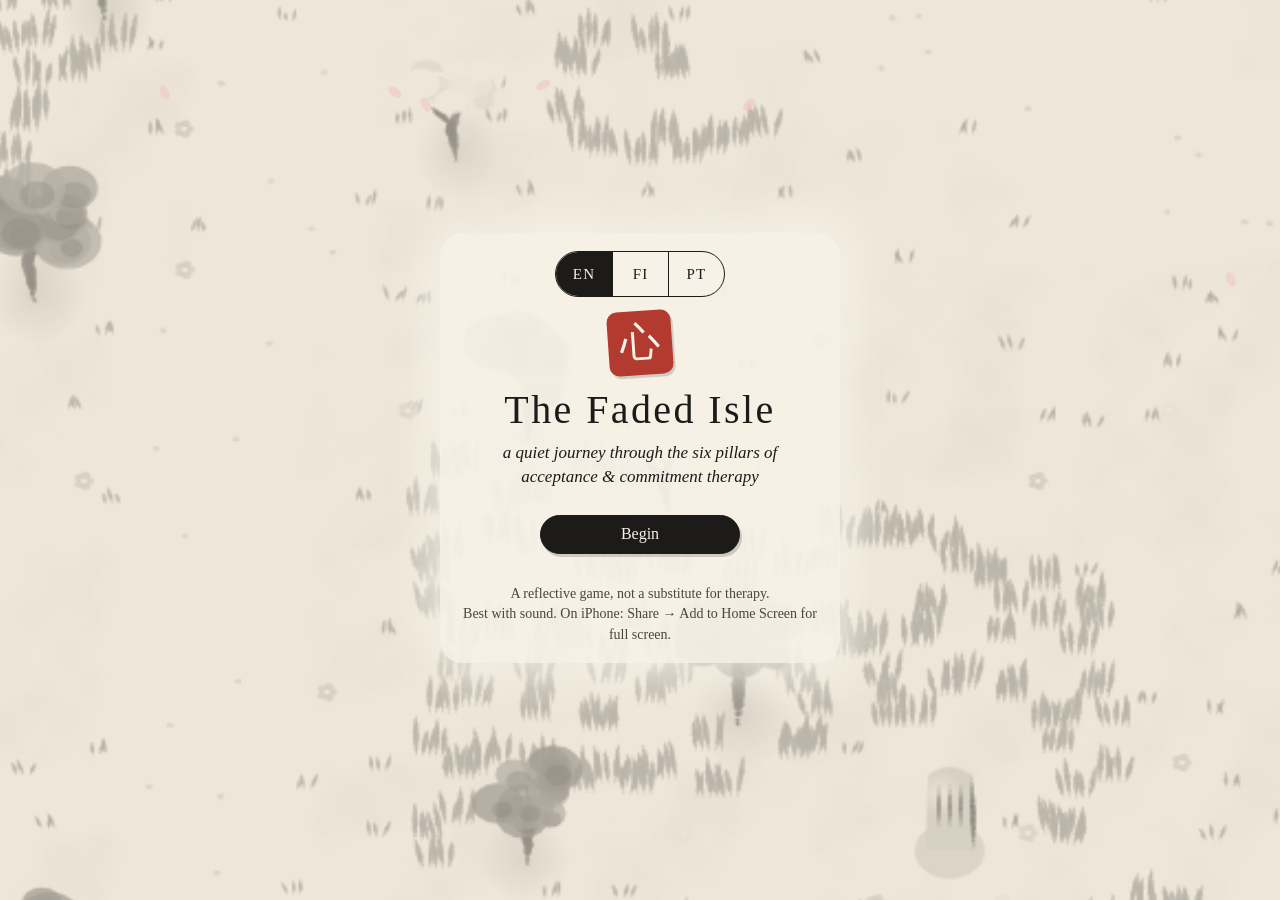
==== commit d67aeadb: "Rewrite Brazilian Portuguese text to read natively Transcreated lang/pt.js instead of translating it" ====
--- a/faded-isle.html
+++ b/faded-isle.html
@@ -1208,6 +1208,8 @@
 // chaves (ex.: `intro:`), os marcadores entre chaves (ex.: {name}, {n}) e o tamanho
 // das listas. O que faltar aparece em inglês.
 // Quem fala num diálogo: "Nome: …" no começo da linha (ex.: 'Sussurro: “…”').
+// Os espíritos selvagens (CREATURES) têm todos nome feminino: as frases com {name}
+// usam “a {name}” e “ela”. Se criar um novo, mantenha o feminino.
 //
 // Edit freely: only the text inside the quotes is shown. Keep keys, {placeholders}
 // and list lengths. Anything missing falls back to English.
@@ -1219,18 +1221,18 @@
     SUBTITLE: 'uma jornada tranquila pelos seis pilares da Terapia de Aceitação e Compromisso (ACT)',
 
     CHARACTERS: [
-      { name: 'Monge Andarilho', blurb: 'De manto, sem pressa, paciente como uma pedra.' },
-      { name: 'Raposinha', blurb: 'Focinho curioso, patas macias, cauda brilhante.' },
-      { name: 'Gota de Tinta', blurb: 'Uma única gota de tinta. Qualquer pessoa.' },
-      { name: 'Tsuru de Papel', blurb: 'Dobrado de uma carta antiga, leve como um sopro.' },
+      { name: 'Monge Andarilho', blurb: 'De manto, sem pressa, paciente feito pedra.' },
+      { name: 'Raposinha', blurb: 'Focinho curioso, patinhas macias, rabo reluzente.' },
+      { name: 'Gota de Tinta', blurb: 'Uma gota de tinta. Pode ser qualquer um.' },
+      { name: 'Tsuru de Papel', blurb: 'Dobrado de uma carta antiga, leve como um suspiro.' },
     ],
 
     INTRO: [
-      'Você acorda com o som do mar.',
-      'A ilha ao seu redor foi desenhada em tinta cinza, como se alguém a tivesse pintado e esquecido as cores.',
-      'Onde seus pés tocam o chão, a cor volta.',
-      'Seis espíritos vivem nesta ilha. Cada um guarda um jeito de viver bem com uma mente inquieta.',
-      'Seis caminhos partem da Grande Árvore. Siga qualquer um deles. Não existe ordem errada.',
+      'Você acorda com o barulho do mar.',
+      'A ilha à sua volta é toda traçada a nanquim, em tons de cinza, como se alguém a tivesse desenhado e esquecido de colorir.',
+      'Por onde seus pés passam, a cor volta.',
+      'Seis espíritos moram nesta ilha. Cada um guarda um jeito de conviver bem com uma mente inquieta.',
+      'Seis caminhos saem da Grande Árvore. Escolha qualquer um. Não existe ordem errada.',
     ],
 
     PILLARS: {
@@ -1239,17 +1241,17 @@
         region: 'O Bosque que Respira',
         guardian: 'Sussurro, o Cervo',
         greet: [
-          'Um cervo está parado entre os bambus, completamente imóvel.',
-          'Sussurro: “Sua mente chegou aqui vindo de ontem e de amanhã. Seus pés chegaram aqui vindo de agora mesmo.”',
-          'Sussurro: “Respire comigo por um momento.”',
+          'Entre os bambus, um cervo espera, imóvel.',
+          'Sussurro: “Sua mente chegou aqui vindo do ontem e do amanhã. Seus pés vieram direto do agora.”',
+          'Sussurro: “Respire comigo um instante.”',
         ],
-        plain: 'Estar em contato com o momento presente é trazer a atenção, com gentileza, para o que está aqui, agora: sua respiração, os sons, o chão debaixo de você. A mente adora viajar no tempo: para as preocupações e para as cenas que ficam se repetindo. O agora é o único lugar onde você pode de fato agir.',
+        plain: 'Estar em contato com o momento presente é trazer a atenção, com gentileza, para o que está acontecendo aqui e agora: a respiração, os sons, o chão sob os seus pés. A mente adora viajar no tempo, seja para as preocupações com o que vem, seja para as cenas que ela fica repassando. Mas é só no agora que você consegue agir de verdade.',
         more: [
-          'Não se trata de relaxar nem de esvaziar a mente. Trata-se de atenção flexível: perceber onde está sua atenção e escolher onde colocá-la.',
-          '“Lançar âncora” é uma prática rápida: perceba o que está surgindo dentro de você, volte para o seu corpo (pressione os pés no chão, endireite as costas) e depois se conecte com o que está ao seu redor. Diga o nome de cinco coisas que você vê.',
-          'Experimente em qualquer lugar: enquanto lava a louça, sinta a temperatura da água, o peso de um prato, o som. Quando a mente se distrair, e ela vai se distrair, perceba para onde ela foi e volte. Voltar é a prática.',
+          'O objetivo não é relaxar nem esvaziar a mente. É ter uma atenção flexível: perceber onde a sua atenção está e escolher onde colocá-la.',
+          'Uma prática rápida é “lançar âncora”: note o que está aparecendo aí dentro, volte para o corpo (firme os pés no chão, ajeite a coluna) e depois se conecte com o que está à sua volta. Diga o nome de cinco coisas que você está vendo.',
+          'Dá para praticar em qualquer lugar. Lavando a louça, por exemplo: sinta a temperatura da água, o peso do prato, o barulho. Quando a mente se distrair (e ela vai se distrair), perceba para onde ela foi e volte. A prática está justamente nesse voltar.',
         ],
-        rumi: 'A cada instante o mundo se faz novo,\ne nós, vendo-o sempre igual, não percebemos.',
+        rumi: 'A cada instante o mundo se renova,\ne nós, vendo-o sempre igual, nem percebemos.',
         rumiSource: 'segundo Rumi, Masnavi I',
       },
       defusion: {
@@ -1257,133 +1259,134 @@
         region: 'O Riacho das Folhas',
         guardian: 'Marola, a Carpa',
         greet: [
-          'Uma grande carpa koi dá voltas no riacho. Folhas de bordo deslizam sobre suas costas.',
-          'Marola: “Você carrega tantas palavras. Algumas são pesadas. Algumas nem são suas.”',
-          'Marola: “Vamos colocá-las em folhas e ver como flutuam.”',
+          'Uma carpa enorme nada em círculos no riacho, com folhas de bordo deslizando por cima das costas.',
+          'Marola: “Quanta palavra você carrega. Umas pesam. Outras nem são suas.”',
+          'Marola: “Vamos colocar cada uma numa folha e ver como elas boiam.”',
         ],
-        plain: 'Desfusão cognitiva é ver pensamentos como pensamentos: palavras e imagens que passam pela mente, e não ordens ou fatos. Quando estamos fundidos a um pensamento, ele parece a verdade. Quando nos desfundimos, podemos segurá-lo com leveza e escolher o que fazer.',
+        plain: 'Desfusão cognitiva é enxergar pensamentos como pensamentos: palavras e imagens passando pela mente, e não ordens ou fatos. Quando estamos fundidos com um pensamento, ele parece a pura verdade. Quando nos desfundimos, conseguimos segurá-lo com leveza e escolher o que fazer.',
         more: [
-          'Você não consegue impedir que os pensamentos cheguem, e discutir com eles muitas vezes só os deixa mais altos. A desfusão muda, em vez disso, a sua relação com eles.',
-          'Experimente colocar “Estou tendo o pensamento de que…” antes de um pensamento doloroso. “Eu sou um fracasso” vira “Estou tendo o pensamento de que eu sou um fracasso.” Perceba o pequeno espaço que aparece.',
-          'Outras maneiras: cante o pensamento com a melodia de “Parabéns pra você”, diga-o com voz de desenho animado ou agradeça à sua mente: “Valeu, mente, por tentar me proteger.” A ideia não é fazer o pensamento sumir. É se soltar do anzol dele.',
+          'Não dá para impedir que os pensamentos cheguem, e discutir com eles muitas vezes só faz com que gritem mais alto. A desfusão mexe em outra coisa: na sua relação com eles.',
+          'Experimente colocar “Estou tendo o pensamento de que…” antes de um pensamento doloroso. “Eu sou um fracasso” vira “Estou tendo o pensamento de que eu sou um fracasso”. Repare no espacinho que se abre.',
+          'Outros jeitos: cantar o pensamento com a melodia de “Parabéns pra você”, falar com voz de desenho animado ou agradecer à sua mente: “Valeu, mente, por tentar me proteger.” A ideia não é fazer o pensamento sumir. É deixar de ser fisgado por ele.',
         ],
-        rumi: 'Um pássaro voa alto; sua sombra corre pelo chão.\nO tolo persegue a sombra até gastar todas as suas flechas.',
+        rumi: 'Um pássaro voa alto; sua sombra corre pelo chão.\nO tolo persegue a sombra até gastar todas as flechas.',
         rumiSource: 'segundo Rumi, Masnavi I',
       },
       acceptance: {
         name: 'Aceitação',
         region: 'A Praia das Marés',
-        guardian: 'Velho Casco, a Tartaruga',
+        guardian: 'Vó Maré, a Tartaruga',
         greet: [
-          'Uma tartaruga muito antiga descansa onde as ondas chegam.',
-          'Velho Casco: “Estou aqui há mil marés. Parei de brigar com a água faz muito tempo.”',
-          'Velho Casco: “Observe as ondas comigo. Seus braços vão querer empurrar. Veja o que acontece se, em vez disso, você os abrir.”',
+          'Uma tartaruga muito antiga descansa bem onde as ondas quebram.',
+          'Vó Maré: “Estou aqui há mil marés. Faz tempo que parei de brigar com a água.”',
+          'Vó Maré: “Olhe as ondas comigo. Seus braços vão querer empurrar. Veja o que acontece se, em vez disso, você os abrir.”',
         ],
-        plain: 'Aceitação é abrir espaço para sentimentos, sensações e impulsos difíceis, em vez de lutar contra eles ou evitá-los. Não é gostar deles, nem desistir, e sim deixá-los estar aqui enquanto você segue vivendo. Lutar contra a dor costuma somar sofrimento a ela.',
+        plain: 'Aceitação é abrir espaço para sentimentos, sensações e impulsos difíceis, em vez de lutar contra eles ou fugir deles. Não é gostar deles, nem desistir: é deixar que estejam aqui enquanto você segue vivendo. Brigar com a dor costuma só somar mais sofrimento a ela.',
         more: [
-          'A dor faz parte de uma vida com sentido. Perdemos pessoas que amamos, falhamos em coisas que importam para nós, sentimos medo antes do que é importante. Tentar nunca sentir essas coisas muitas vezes encolhe a nossa vida.',
-          'Pratique a “expansão”: perceba onde o sentimento mora no seu corpo. Respire em direção a ele. Imagine abrir espaço ao redor dele, como se o sentimento pudesse flutuar num cômodo maior. Você não está tentando se livrar dele, só parando de puxar.',
-          'Uma pergunta útil: “Aceito ter este sentimento, se isso significar que posso fazer o que importa para mim?”',
+          'A dor faz parte de uma vida com sentido. A gente perde quem ama, falha em coisas que são importantes, sente medo antes do que realmente importa. Tentar nunca sentir nada disso muitas vezes acaba deixando a vida menor.',
+          'Experimente a “expansão”: perceba em que lugar do corpo o sentimento está. Respire na direção dele. Imagine abrir espaço em volta dele, como se ele pudesse flutuar num cômodo maior. Você não está tentando se livrar dele; só está parando de puxar a corda.',
+          'Uma pergunta que ajuda: “Eu topo sentir isso, se for o caminho para fazer o que importa para mim?”',
         ],
-        rumi: 'O corpo é uma hospedaria; toda manhã chega um novo hóspede.\nNão chame nenhum deles de fardo. Cada um foi enviado do além.',
+        rumi: 'O corpo é uma hospedaria; toda manhã chega um hóspede novo.\nNão chame nenhum de fardo: cada um foi enviado do além.',
         rumiSource: 'segundo Rumi, Masnavi V',
       },
       selfctx: {
         name: 'Eu como Contexto',
         region: 'O Lago Espelho',
-        guardian: 'Remanso, a Garça',
+        guardian: 'Serena, a Garça',
         greet: [
-          'Uma garça está de pé numa perna só, à beira do lago. A água está tão parada que guarda o céu inteiro.',
-          'Remanso: “Nuvens atravessam o lago. Tempestades atravessam o lago. O lago permanece.”',
-          'Remanso: “Me diga: quem é que percebe o clima?”',
+          'Na beira do lago, uma garça se equilibra numa perna só. A água está tão parada que o céu inteiro cabe nela.',
+          'Serena: “Nuvens passam pelo lago. Tempestades passam pelo lago. O lago permanece.”',
+          'Serena: “Me diga: quem é que percebe o clima?”',
         ],
-        plain: 'O eu como contexto (ou eu observador) é a parte de você que percebe: o observador estável que esteve presente em cada pensamento, sentimento e lembrança que você já teve. Pensamentos e sentimentos mudam como o clima. Quem os percebe é como o céu: acolhe todas as tempestades e nunca é ferido por nenhuma.',
+        plain: 'O eu como contexto (ou eu observador) é a parte de você que percebe: o observador constante que esteve presente em cada pensamento, sentimento e lembrança que você já teve. Pensamentos e sentimentos mudam como o clima. Quem os percebe é como o céu: abriga todas as tempestades, e nenhuma delas o machuca.',
         more: [
-          'Muitas vezes vivemos dentro de histórias sobre nós mesmos: “Eu sou a pessoa ansiosa”, “Criatividade não é comigo.” Essas histórias podem ser úteis, mas não são você por inteiro.',
-          'Experimente: perceba que você está lendo. Agora perceba quem está percebendo. Esse eu que percebe estava lá quando você era criança, e está aqui agora. Seu corpo, seus papéis e seu humor mudaram; quem observa, não.',
-          'A partir desse lugar, até experiências muito dolorosas podem ser acolhidas sem que elas engulam você.',
+          'Muitas vezes a gente vive dentro de histórias sobre nós mesmos: “Eu sou a pessoa ansiosa”, “Não sou uma pessoa criativa”. Essas histórias podem até ser úteis, mas não são você por inteiro.',
+          'Experimente: perceba que você está lendo. Agora perceba quem está percebendo. Esse eu que percebe já estava aí quando você era criança, e está aqui agora. Seu corpo, seus papéis e seu humor mudaram; quem observa, não.',
+          'Desse lugar, dá para acolher até experiências muito dolorosas sem que elas engulam você.',
         ],
-        rumi: 'O coração é um espelho.\nPolido, mostra o céu inteiro sem se tornar o céu.',
+        rumi: 'O coração é um espelho.\nPolido, reflete o céu inteiro sem se tornar o céu.',
         rumiSource: 'segundo Rumi, Masnavi I',
       },
       values: {
         name: 'Valores',
         region: 'O Cume das Lanternas',
-        guardian: 'Lume, a Coruja',
+        guardian: 'Luzia, a Coruja',
         greet: [
           'No alto da montanha, uma coruja está pousada entre lanternas de papel apagadas.',
-          'Lume: “Cada lanterna aqui é algo com que um coração pode se importar. Nenhuma é a certa. Algumas são suas.”',
-          'Lume: “Escolha as que parecem um lar. Vamos acendê-las juntos.”',
+          'Luzia: “Cada lanterna guarda algo que pode ser precioso para um coração. Nenhuma é a certa. Algumas são suas.”',
+          'Luzia: “Escolha as que fazem você se sentir em casa. Vamos acender juntos.”',
         ],
-        plain: 'Valores são as qualidades que você quer trazer para a sua vida: como você quer tratar a si mesmo, os outros e o mundo. Diferente das metas, os valores nunca ficam “prontos”. São uma direção de bússola, não um destino. Eles dão sentido às coisas difíceis que estamos dispostos a sentir.',
+        plain: 'Valores são as qualidades que você quer trazer para a sua vida: o jeito como você quer tratar a si, os outros e o mundo. Diferente das metas, valores nunca ficam “prontos”. São uma direção, como a de uma bússola, e não um ponto de chegada. São eles que dão sentido às coisas difíceis que estamos dispostos a sentir.',
         more: [
-          'Metas podem ser riscadas da lista (“correr uma maratona”). Valores continuam (“cuidar do meu corpo”, “ter espírito aventureiro”).',
-          'Pistas dos seus valores muitas vezes se escondem dentro da sua dor: sofremos pelo que nos importa. A solidão pode apontar para um valor de conexão; a ansiedade antes de uma apresentação, para um valor de fazer um bom trabalho.',
-          'Pergunte-se: “No meu aniversário de 80 anos, o que eu gostaria que as pessoas dissessem sobre aquilo que eu defendi?” Ou: “Se ninguém nunca ficasse sabendo, o que eu ainda assim gostaria de fazer?”',
+          'Metas dá para riscar da lista (“correr uma maratona”). Valores seguem com você (“cuidar do meu corpo”, “ter espírito de aventura”).',
+          'As pistas dos seus valores muitas vezes estão escondidas na sua dor: a gente sofre por aquilo que importa. A solidão pode apontar para um valor de conexão; o frio na barriga antes de uma apresentação, para o valor de fazer um bom trabalho.',
+          'Pergunte-se: “Na festa dos meus 80 anos, o que eu gostaria de ouvir as pessoas dizerem sobre quem eu fui e o que eu defendi?” Ou: “Se ninguém nunca ficasse sabendo, o que eu ainda assim gostaria de fazer?”',
         ],
-        rumi: 'Escute a flauta de junco e sua canção triste.\nEla sente saudade do juncal de onde foi cortada; sua saudade é a sua música.',
+        rumi: 'Escute a flauta de junco e seu canto triste.\nEla sente saudade do juncal de onde foi cortada; essa saudade é a sua música.',
         rumiSource: 'segundo Rumi, Masnavi I',
       },
       action: {
         name: 'Ação Comprometida',
         region: 'As Pedras do Caminho',
-        guardian: 'Pulinho, o Sapo',
+        guardian: 'Pipoca, o Sapo',
         greet: [
-          'Um sapinho está sentado numa pedra no meio do lago.',
-          'Pulinho: “Oi! Todo mundo quer atravessar num pulo só. Ninguém consegue.”',
-          'Pulinho: “Uma pedra de cada vez. E sim, suas preocupações podem vir junto.”',
+          'Um sapinho está sentado numa pedra, no meio do lago.',
+          'Pipoca: “Oi! Todo mundo quer atravessar num pulo só. Ninguém consegue.”',
+          'Pipoca: “É uma pedra de cada vez. E pode trazer suas preocupações junto, viu?”',
         ],
-        plain: 'Ação comprometida é dar passos, muitas vezes pequenos, na direção dos seus valores, mesmo quando pensamentos e sentimentos difíceis vêm junto. É onde todos os outros pilares se encontram: perceber, se soltar, abrir espaço e então seguir em direção ao que importa.',
+        plain: 'Ação comprometida é dar passos, muitas vezes pequenos, na direção dos seus valores, mesmo quando pensamentos e sentimentos difíceis vêm junto. É aqui que todos os outros pilares se encontram: perceber, se soltar dos ganchos, abrir espaço e seguir na direção do que importa.',
         more: [
-          'Comece pequeno: o menor passo que você poderia dar hoje em direção a um valor. Depois, o próximo. Ações pequenas e repetidas constroem uma vida.',
-          'Obstáculos vão aparecer: medo, “eu não consigo”, “agora não”. Conte com eles. Você não precisa esperar que eles vão embora para se mexer.',
-          'Quando você escorregar, e todo mundo escorrega, perceba sem julgamentos duros e volte para os seus valores. Compromisso não é nunca cair do cavalo; é subir de novo.',
+          'Comece pequeno: qual é o menor passo que você poderia dar hoje na direção de um valor? Depois, o próximo. Pequenas ações, repetidas, constroem uma vida.',
+          'Obstáculos vão aparecer: medo, “não consigo”, “agora não”. Pode contar com eles. Você não precisa esperar que eles vão embora para começar a se mexer.',
+          'Quando você escorregar (e todo mundo escorrega), perceba sem se julgar com dureza e volte para os seus valores. Compromisso não é nunca cair; é levantar e voltar para o caminho.',
         ],
         rumi: 'O caminho não tem fim. Mesmo assim, levante o pé e caminhe.\nNão fique olhando com medo para a distância.',
         rumiSource: 'segundo Rumi (atribuição tradicional)',
       },
     },
 
+    // No encontro, “ela” é sempre o espírito selvagem (todos têm nome feminino).
     MOVES: {
-      notice: { name: 'Perceber', text: 'Você simplesmente percebe. “Ah. Aí está você.”' },
-      drop_anchor: { name: 'Lançar âncora', text: 'Você pressiona os pés na terra, respira e olha em volta. O chão está aqui. Você também.' },
+      notice: { name: 'Perceber', text: 'Você só percebe. “Ah. Você está aí.”' },
+      drop_anchor: { name: 'Lançar âncora', text: 'Você firma os pés na terra, respira e olha em volta. O chão está aqui. Você também.' },
       name_thought: { name: 'Nomear o pensamento', text: '“Estou tendo o pensamento de que…” As palavras perdem um pouco da força.' },
-      make_room: { name: 'Abrir espaço', text: 'Você respira dentro do sentimento e deixa que ele tenha algum espaço, como quem abre uma janela.' },
-      become_sky: { name: 'Ser o céu', text: 'Você percebe que é quem percebe. O clima passa; o céu permanece.' },
-      remember: { name: 'Lembrar o que importa', text: 'Você se lembra do que é importante para você. A criatura continua aqui, mas já não está no comando.' },
-      step_with: { name: 'Dar um passo com ela', text: 'Você dá um pequeno passo em direção ao que importa e deixa que ela venha junto.' },
+      make_room: { name: 'Abrir espaço', text: 'Você respira junto com o sentimento e dá um pouco de espaço para ele, como quem abre uma janela.' },
+      become_sky: { name: 'Ser o céu', text: 'Você percebe que é você quem percebe. O clima passa; o céu fica.' },
+      remember: { name: 'Lembrar o que importa', text: 'Você lembra do que é importante para você. Ela continua aqui, mas já não é ela quem manda.' },
+      step_with: { name: 'Dar um passo com ela', text: 'Você dá um pequeno passo na direção do que importa e deixa que ela venha junto.' },
     },
 
     STRUGGLE_MOVES: [
-      { name: 'Empurrar para longe', text: 'Você empurra com toda a força. Ela empurra de volta, mais forte.' },
+      { name: 'Empurrar para longe', text: 'Você empurra com toda a força. Ela empurra de volta, mais forte ainda.' },
       { name: 'Discutir com ela', text: 'Você discute. Ela tem resposta para tudo, e agora tem toda a sua atenção.' },
-      { name: 'Se distrair', text: 'Você olha para o outro lado. Por um momento ela some… e depois volta mais alta do que antes.' },
-      { name: 'Fugir', text: 'Você foge. Ela é mais rápida, porque mora dentro dos seus próprios passos.' },
+      { name: 'Se distrair', text: 'Você olha para o outro lado. Por um instante ela some… e depois volta com mais força.' },
+      { name: 'Fugir', text: 'Você foge. Ela é mais rápida, porque mora nos seus próprios passos.' },
     ],
 
     CREATURES: [
-      { name: 'Sopro de Aflição', thought: '“E se tudo der errado?”',
-        lore: 'O Sopro de Aflição vive no amanhã. Tem boas intenções: tenta preparar você para todos os perigos de uma vez.' },
-      { name: 'Espinho da Dúvida', thought: '“Você não é suficiente.”',
-        lore: 'O Espinho da Dúvida repete palavras antigas que um dia ouviu por aí. Acredita nelas menos do que você imagina.' },
-      { name: 'Eco do Arrependimento', thought: '“Você devia ter feito diferente.”',
-        lore: 'O Eco do Arrependimento vive no ontem. A tristeza dele mostra o quanto você se importava.' },
-      { name: 'Garoa da Tristeza', thought: 'Uma chuva mansa e pesada que não para.',
+      { name: 'Bruma da Preocupação', thought: '“E se tudo der errado?”',
+        lore: 'A Bruma da Preocupação mora no amanhã. Ela tem boa intenção: tenta preparar você para todos os perigos ao mesmo tempo.' },
+      { name: 'Farpa da Dúvida', thought: '“Você não está à altura.”',
+        lore: 'A Farpa da Dúvida repete palavras antigas que um dia ouviu por aí. Ela acredita nelas menos do que você imagina.' },
+      { name: 'Ladainha do Arrependimento', thought: '“Você devia ter feito diferente.”',
+        lore: 'A Ladainha do Arrependimento mora no ontem e repete sempre a mesma coisa. A tristeza dela mostra o quanto você se importava.' },
+      { name: 'Garoa da Tristeza', thought: 'Uma chuva fina e pesada que não passa.',
         lore: 'A Garoa da Tristeza rega os lugares onde o amor crescia, e ainda cresce.' },
       { name: 'Brasa', thought: '“Isso não é justo!”',
-        lore: 'A Brasa se inflama quando algo importante é desrespeitado. É um sinal, não uma ordem.' },
-      { name: 'Concha da Vergonha', thought: '“Se esconda. Não deixe que vejam.”',
-        lore: 'A Concha da Vergonha se fecha para proteger um coração macio. Ela relaxa um pouco sempre que é recebida com gentileza.' },
-      { name: 'Ventania Inquieta', thought: '“Faça outra coisa. Qualquer outra coisa. Agora.”',
-        lore: 'A Ventania Inquieta é a vontade de fugir. Ela passa, como todo vento, se você a deixar soprar.' },
+        lore: 'A Brasa se acende quando um limite importante é ultrapassado. É um sinal, não uma ordem.' },
+      { name: 'Concha da Vergonha', thought: '“Se esconde. Não deixa ninguém ver.”',
+        lore: 'A Concha da Vergonha se fecha para proteger um coração delicado. Ela se abre um pouquinho cada vez que é recebida com gentileza.' },
+      { name: 'Ventania Inquieta', thought: '“Faz outra coisa. Qualquer coisa. Agora.”',
+        lore: 'A Ventania Inquieta é a vontade de fugir. Como todo vento, ela passa, se você deixar que sopre.' },
       { name: 'Pedra do Não Consigo', thought: '“Eu não consigo.”',
-        lore: 'A Pedra do Não Consigo é pesada, mas dá para carregá-la. Tem gente que a carrega até chegar aos próprios sonhos.' },
+        lore: 'A Pedra do Não Consigo é pesada, mas dá para carregar. Tem gente que a leva junto até realizar seus sonhos.' },
     ],
 
     VERSES: [
-      { text: 'Morri como pedra e virei flor,\nmorri como flor e renasci como criatura.\nQuando foi que mudar me fez menor?', source: 'segundo Rumi, Masnavi III' },
+      { text: 'Morri como pedra e virei flor,\nmorri como flor e me ergui animal.\nQuando foi que mudar me fez menor?', source: 'segundo Rumi, Masnavi III' },
       { text: 'As lâmpadas são muitas; a luz é uma só.', source: 'segundo Rumi, Masnavi III' },
-      { text: 'O amor é o astrolábio\nque lê os mistérios dos céus.', source: 'segundo Rumi, Masnavi I' },
+      { text: 'O amor é o astrolábio\nque decifra os mistérios do céu.', source: 'segundo Rumi, Masnavi I' },
       { text: 'A mariposa rodeia a vela\nporque viu a luz.', source: 'segundo Rumi' },
     ],
 
@@ -1405,202 +1408,202 @@
     },
 
     SMALL_STEPS: {
-      default: ['Mandar uma mensagem gentil', 'Fazer uma caminhada de dez minutos', 'Escrever uma frase', 'Fazer uma pergunta sincera', 'Descansar cinco minutos sem culpa'],
-      Kindness: ['Dizer algo gentil para alguém hoje', 'Falar consigo com carinho de amigo, uma vez hoje'],
+      default: ['Mandar uma mensagem carinhosa', 'Caminhar por dez minutos', 'Escrever uma frase', 'Fazer uma pergunta sincera', 'Descansar cinco minutos sem culpa'],
+      Kindness: ['Dizer algo gentil para alguém hoje', 'Se tratar com carinho de amigo, uma vez hoje'],
       Curiosity: ['Pesquisar uma coisa que você sempre quis saber', 'Perguntar a alguém como foi o dia e ouvir de verdade'],
-      Courage: ['Fazer uma pequena coisa que você anda evitando', 'Dizer “não” uma vez, quando quiser dizer não'],
-      Connection: ['Mandar mensagem para alguém de quem sente falta', 'Guardar o celular durante uma refeição com alguém'],
+      Courage: ['Fazer uma coisinha que você anda evitando', 'Dizer “não” uma vez, quando for mesmo não'],
+      Connection: ['Mandar mensagem para alguém de quem sente falta', 'Deixar o celular de lado numa refeição com alguém'],
       Creativity: ['Desenhar, escrever ou cantarolar por cinco minutos', 'Fazer algo imperfeito de propósito'],
-      Health: ['Beber um copo de água agora', 'Ir dormir 20 minutos mais cedo hoje'],
-      Honesty: ['Contar a alguém como você está de verdade', 'Anotar uma verdade que você anda evitando'],
+      Health: ['Beber um copo d’água agora', 'Ir dormir 20 minutos mais cedo hoje'],
+      Honesty: ['Contar a alguém como você está de verdade', 'Escrever uma verdade que você anda evitando'],
       Play: ['Fazer algo só por diversão, por dez minutos'],
-      Growth: ['Ler cinco páginas de algo que desafie você'],
-      Nature: ['Sair e observar o céu por um minuto'],
+      Growth: ['Ler cinco páginas de algo que puxe por você'],
+      Nature: ['Sair e reparar no céu por um minuto'],
       Calm: ['Respirar devagar três vezes antes da próxima tarefa'],
-      Adventure: ['Andar por uma rua onde você nunca andou'],
+      Adventure: ['Passar por uma rua onde você nunca andou'],
       Family: ['Ligar ou mandar mensagem para alguém da família'],
-      Learning: ['Aprender uma palavra ou um fato novo hoje'],
-      Fairness: ['Perceber quem não está sendo ouvido, e ouvir'],
-      Beauty: ['Fotografar algo bonito hoje'],
+      Learning: ['Aprender uma palavra ou uma curiosidade nova hoje'],
+      Fairness: ['Reparar em quem não está sendo ouvido, e ouvir'],
+      Beauty: ['Tirar uma foto de algo bonito hoje'],
       'Self-care': ['Fazer hoje uma coisa só para cuidar de você'],
-      Contribution: ['Ajudar alguém numa pequena tarefa'],
+      Contribution: ['Ajudar alguém numa tarefinha'],
     },
 
     TREE: {
       asleep: [
         'A Grande Árvore dorme. Suas folhas têm o cinza da tinta velha.',
-        'Seis espíritos guardam as cores dela. Visite-os, em qualquer ordem.',
+        'Seis espíritos guardam as cores dela. Visite cada um, na ordem que quiser.',
       ],
       ending: [
-        'Você pousa a mão na Grande Árvore.',
+        'Você encosta a mão na Grande Árvore.',
         'Seis luzes sobem dos cantos da ilha: do bosque, do riacho, da praia, do lago, do cume, das pedras.',
         'Elas se encontram nos galhos. A árvore se lembra das suas cores.',
-        'Nada na ilha foi consertado ou removido. As preocupações ainda vagam pela grama. As ondas ainda chegam.',
+        'Nada na ilha foi consertado ou tirado do lugar. As preocupações continuam vagando pela grama. As ondas continuam chegando.',
         'Mas agora você sabe caminhar com elas.',
       ],
       ending_rumi: 'Por que ficar na prisão\nse a porta está escancarada?',
       ending_rumi_source: 'segundo Rumi',
-      outro: 'Abertura. Consciência. Engajamento. Isso é flexibilidade psicológica: o coração da ACT.',
+      outro: 'Abertura. Consciência. Engajamento. Isso é flexibilidade psicológica, o coração da ACT.',
     },
 
     SIGN: [
-      'Uma placa desgastada está ao lado da Grande Árvore:',
-      '“Norte: o Cume das Lanternas. Noroeste: o Bosque que Respira. Nordeste: o Riacho das Folhas. Oeste: o Lago Espelho. Leste: as Pedras do Caminho. Sul: a Praia das Marés.”',
+      'Ao lado da Grande Árvore há uma placa gasta pelo tempo:',
+      '“Norte: Cume das Lanternas. Noroeste: Bosque que Respira. Nordeste: Riacho das Folhas. Oeste: Lago Espelho. Leste: Pedras do Caminho. Sul: Praia das Marés.”',
       'Embaixo, alguém rabiscou com letra torta: “A grama cinzenta esconde espíritos errantes. Seja gentil com eles.”',
     ],
 
-    DISCLAIMER: 'Um jogo de reflexão, não um substituto para a terapia.',
+    DISCLAIMER: 'Um jogo para refletir. Não substitui terapia.',
 
     UI: {
-      loading: 'moendo a tinta…',
+      loading: 'preparando o nanquim…',
       begin: 'Começar', continue: 'Continuar', newJourney: 'Nova jornada', cancel: 'Cancelar',
-      newJourneyConfirm: 'Começar uma nova jornada? Seu progresso atual será apagado.',
-      newJourneyYes: 'Sim, começar de novo',
-      titleFoot: 'Melhor com som. No iPhone: Compartilhar → Adicionar à Tela de Início, para jogar em tela cheia.',
+      newJourneyConfirm: 'Começar uma nova jornada? Seu progresso atual vai ser apagado.',
+      newJourneyYes: 'Sim, começar do zero',
+      titleFoot: 'Melhor com som. No iPhone, toque em Compartilhar → Adicionar à Tela de Início para jogar em tela cheia.',
       language: 'Idioma',
-      whoWalks: 'Quem caminha pela ilha?',
-      changeLater: 'Você pode mudar isso depois, no diário.',
+      whoWalks: 'Quem vai caminhar pela ilha?',
+      changeLater: 'Dá para mudar depois, no diário.',
       act: { meet: 'Falar', read: 'Ler', touch: 'Tocar' },
       aria: { pills: 'Pilares aprendidos', sound: 'Som', journal: 'Diário' },
-      welcomeBack: '{name}: “Que bom ver você de novo.”',
+      welcomeBack: '{name}: “Que bom que você voltou.”',
       practiceAgain: 'Praticar de novo', hearVerse: 'Ouvir o verso', goodbye: 'Tchau',
-      learnedMove: 'Você aprendeu um novo jeito de encontrar os espíritos selvagens: “{move}”.',
-      sixDone: ['Um zumbido profundo sobe do coração da ilha.', 'A Grande Árvore está despertando. Volte para o centro.'],
-      verseAdded: 'Um verso foi adicionado ao seu diário',
+      learnedMove: 'Você aprendeu um novo jeito de lidar com os espíritos selvagens: “{move}”.',
+      sixDone: ['Um som grave e profundo vem do coração da ilha.', 'A Grande Árvore está despertando. Volte para o centro.'],
+      verseAdded: 'Novo verso no seu diário',
       learnMore: 'Saiba mais',
       struggle: 'luta',
-      softens: ' Ela se acalma visivelmente.',
-      tip: '  (Lutar contra o que sentimos tende a fazer isso crescer. A ACT chama isso de interruptor da luta.)',
-      metAgain: '{name} de novo. Vocês já se encontraram.',
-      wild: 'Da grama cinzenta surge um espírito selvagem: {name}.',
+      softens: ' Ela fica bem mais calma.',
+      tip: '  (Lutar contra o que sentimos costuma fazer isso crescer. Na ACT, isso se chama “interruptor da luta”.)',
+      metAgain: 'A {name} de novo. Vocês já se conhecem.',
+      wild: 'Da grama cinzenta sai flutuando um espírito selvagem: a {name}.',
       walkOn: 'Seguir caminho',
-      friend: 'A luta se acalma. {name} continua aqui, mas já não puxa você. Agora caminha ao seu lado.',
-      addedJournal: 'Adicionado ao seu diário.',
-      tired: 'O cabo de guerra é exaustivo. Você solta a corda por enquanto, e {name} volta flutuando para a grama. Ninguém ganha um cabo de guerra com a própria mente.',
-      left: 'Você deixa {name} em paz. Um dia volta, e tudo bem.',
+      friend: 'A luta perde força. A {name} continua aqui, mas já não puxa você. Agora ela caminha ao seu lado.',
+      addedJournal: 'Anotado no seu diário.',
+      tired: 'Esse cabo de guerra cansa. Você solta a corda por enquanto, e a {name} volta flutuando para a grama. Ninguém ganha um cabo de guerra contra a própria mente.',
+      left: 'Você deixa a {name} em paz. Um dia ela volta, e tudo bem.',
       journal: 'Diário', close: 'Fechar',
       tabs: { pillars: 'Pilares', spirits: 'Espíritos', verses: 'Versos', you: 'Você' },
-      pillarsIntro: 'Juntos, os seis pilares da ACT constroem a flexibilidade psicológica: abertura, consciência e engajamento no que importa.',
-      notLearned: 'Ainda não aprendido. {short} espera por você em: {region}.',
+      pillarsIntro: 'Juntos, os seis pilares da ACT constroem a flexibilidade psicológica: abertura, consciência e engajamento naquilo que importa.',
+      notLearned: 'Ainda não aprendido. {short} está à sua espera: {region}.',
       spiritsCount: 'Espíritos ao seu lado: {n} de {total}.',
       unknownSpirit: '???', unmetLore: 'Vaga pela grama cinzenta.',
-      noVerses: 'Os versos se juntam aqui conforme você encontra os espíritos e lê as pedras antigas.',
-      versesNote: 'Os versos são recriações livres segundo Rumi (Jalāl al-Dīn Rūmī, 1207–1273), não traduções diretas.',
+      noVerses: 'Os versos vão se juntando aqui conforme você conhece os espíritos e lê as pedras antigas.',
+      versesNote: 'Os versos são recriações livres a partir de Rumi (Jalāl al-Dīn Rūmī, 1207–1273), não traduções diretas.',
       traveller: 'Viajante',
-      yourLanterns: 'Suas lanternas', noLanterns: 'Ainda não escolhidas. Elas esperam no Cume das Lanternas.',
-      yourSteps: 'Seus pequenos passos', noSteps: 'Ainda não dados. As Pedras do Caminho ficam a leste.',
+      yourLanterns: 'Suas lanternas', noLanterns: 'Ainda não escolhidas. Elas esperam por você no Cume das Lanternas.',
+      yourSteps: 'Seus pequenos passos', noSteps: 'Nenhum ainda. As Pedras do Caminho ficam a leste.',
       listSep: ' · ',
       quote: '“{text}”',
-      share: 'Compartilhar este jogo', feedback: 'Deixar um comentário', startOver: 'Recomeçar',
+      share: 'Compartilhar o jogo', feedback: 'Deixar um comentário', startOver: 'Recomeçar',
       startOverConfirm: 'Recomeçar? Isso apaga seu progresso neste aparelho.',
       startOverYes: 'Sim, recomeçar', startOverNo: 'Manter minha jornada',
-      staysHere: 'Tudo o que você escreve fica neste aparelho.',
-      fbPlaceholder: 'Como foi? Algum momento ficou com você? Uma coisa que você mudaria?',
-      fbIntro: 'Suas palavras vão direto para a pessoa que criou esta ilha. Não precisa de conta.',
-      fbAnon: 'Anônimo. Por favor, não inclua dados pessoais.',
+      staysHere: 'Tudo o que você escreve fica só neste aparelho.',
+      fbPlaceholder: 'Como foi para você? Algum momento marcou? O que você mudaria?',
+      fbIntro: 'Suas palavras vão direto para quem criou esta ilha. Não precisa criar conta.',
+      fbAnon: 'É anônimo. Por favor, não coloque dados pessoais.',
       send: 'Enviar',
-      fbThanks: 'Obrigado. Suas palavras foram enviadas.',
-      fbFail: 'Não foi possível enviar. Tente de novo quando estiver on-line.',
+      fbThanks: 'Obrigado! Sua mensagem foi enviada.',
+      fbFail: 'Não deu para enviar. Tente de novo quando tiver internet.',
       shareText: 'Um joguinho tranquilo sobre os seis pilares da Terapia de Aceitação e Compromisso (ACT).',
       linkCopied: 'Link copiado',
-      copyManually: 'Copie o endereço no navegador para compartilhar',
+      copyManually: 'Copie o endereço do navegador para compartilhar',
     },
   },
 
   // ---------------------------------------------------------------- exercises.js
   exercises: {
     present: {
-      intro: 'Respire com o círculo: inspire enquanto ele cresce, expire enquanto ele suaviza. Três respirações.',
+      intro: 'Respire junto com o círculo: inspire enquanto ele cresce, expire enquanto ele diminui. Três respirações.',
       begin: 'Começar', skip: 'Pular',
-      breath: 'Respiração {n} de 3. Deixe que ela seja do jeito que é.',
+      breath: 'Respiração {n} de 3. Deixe que ela seja como for.',
       in: 'inspire', out: 'expire',
-      notice: 'Agora perceba o que está aqui. Toque em cada coisa ao percebê-la: pelo menos quatro.',
-      count: 'Percebidas: {n} de 4. Fique um momento com cada uma.',
-      enough: 'Você pode continuar percebendo ou seguir quando quiser.',
+      notice: 'Agora repare no que está aqui. Toque em cada coisa conforme for percebendo: pelo menos quatro.',
+      count: 'Percebidas: {n} de 4. Fique um instante com cada uma.',
+      enough: 'Pode continuar percebendo, ou seguir quando quiser.',
       things: ['Sua respiração, do jeito que está', 'O peso do seu corpo', 'Um pensamento passando', 'Um som, perto ou longe',
-        'O ar ou o tecido tocando sua pele', 'Um gosto na boca, ou nenhum', 'A luz e as cores à sua frente',
-        'Onde seu corpo encontra o chão ou o assento', 'Um cheiro, ou a falta dele'],
+        'O ar ou a roupa na sua pele', 'Um gosto na boca, ou nenhum', 'A luz e as cores à sua frente',
+        'Onde seu corpo toca o chão ou o assento', 'Um cheiro, ou a falta dele'],
       cont: 'Continuar',
     },
     defusion: {
-      intro: 'Toque num pensamento. Perceba-o como um pensamento, depois coloque-o numa folha e deixe o riacho levá-lo.',
-      thoughts: ['Eu não sou suficiente', 'Algo ruim vai acontecer', 'Eu sempre estrago tudo', 'Não vou dar conta disso', 'Todo mundo já tem a vida resolvida'],
+      intro: 'Toque num pensamento. Perceba que ele é um pensamento, coloque-o numa folha e deixe o riacho levar.',
+      thoughts: ['Eu não sou suficiente', 'Algo ruim vai acontecer', 'Eu sempre estrago tudo', 'Não vou dar conta disso', 'Todo mundo tem a vida resolvida'],
       having: ['“Estou tendo o pensamento de que eu não sou suficiente.”', '“Estou tendo o pensamento de que algo ruim vai acontecer.”',
         '“Estou tendo o pensamento de que eu sempre estrago tudo.”', '“Estou tendo o pensamento de que não vou dar conta disso.”',
-        '“Estou tendo o pensamento de que todo mundo já tem a vida resolvida.”'],
+        '“Estou tendo o pensamento de que todo mundo tem a vida resolvida.”'],
       havingOwn: 'Estou tendo o pensamento: “{thought}”',
       own: 'Ou escreva um pensamento seu', leaf: 'Folha', cont: 'Continuar',
-      outro: ['Marola: “Os pensamentos desapareceram? Não. Eles flutuaram. Você os observou em vez de ser eles.”',
+      outro: ['Marola: “Os pensamentos sumiram? Não. Eles foram boiando. Você ficou olhando para eles, em vez de ser eles.”',
               'Marola: “Um pensamento é uma folha, não o rio. Você é quem está na margem.”'],
     },
     acceptance: {
-      explore: 'Arraste em qualquer lugar da praia para andar. Quando as ondas vierem, mova-se como quiser: para dentro delas, para longe delas, como for.',
+      explore: 'Arraste em qualquer ponto da praia para andar. Quando as ondas vierem, faça o que quiser: ir para cima delas, fugir delas, tanto faz.',
       hint: 'arraste para andar',
       effort: 'esforço',
-      coming: 'Uma onda está vindo… Mova-se como quiser.',
+      coming: 'Lá vem uma onda… Faça o que quiser.',
       into: 'Você empurra a onda. Ela empurra de volta, mais forte.',
-      away: 'Você corre. A onda é mais rápida que você.',
+      away: 'Você corre. A onda é mais rápida.',
       side: 'Você tenta desviar. A onda é mais larga que você.',
-      still: 'Você fica onde está. A onda passa ao seu redor e vai embora.',
-      triedLines: ['Velho Casco: “Empurrar ou fugir fez a onda parar? Ela veio mesmo assim, e custou caro para você.”'],
-      stillLines: ['Velho Casco: “Você não saiu do lugar. Muita gente empurra ou foge. Agora vamos ficar de propósito, e perceber como é.”'],
-      advice: ['Velho Casco: “Agora experimente isto: quando a próxima onda vier, fique onde está. Sinta seus pés na areia. Deixe que ela passe ao seu redor.”'],
-      stay: 'Fique onde está. Sinta seus pés na areia. Deixe as ondas virem.',
-      coming2: 'Uma onda está vindo… Fique. Sinta seus pés na areia.',
-      calm: ['A onda passa ao seu redor: fria, forte… e depois vai embora. Você continua de pé.',
+      still: 'Você fica onde está. A onda passa em volta de você e vai embora.',
+      triedLines: ['Vó Maré: “Empurrar ou fugir fez a onda parar? Ela veio do mesmo jeito, e ainda custou caro para você.”'],
+      stillLines: ['Vó Maré: “Você ficou onde estava. Muita gente empurra ou foge. Agora vamos ficar de propósito, e reparar como é.”'],
+      advice: ['Vó Maré: “Agora experimente assim: quando vier a próxima onda, fique onde está. Sinta os pés na areia. Deixe que ela passe em volta de você.”'],
+      stay: 'Fique onde está. Sinta os pés na areia. Deixe as ondas virem.',
+      coming2: 'Lá vem uma onda… Fique. Sinta os pés na areia.',
+      calm: ['A onda passa em volta de você: gelada, forte… e depois vai embora. Você continua de pé.',
              'Mais uma onda. Você abre espaço para ela. É desconfortável, e passa.',
-             'A água vem e vai ao redor dos seus pés. Você está aqui.'],
+             'A água vai e vem em volta dos seus pés. Você está aqui.'],
       moved: 'Você se mexeu, e a onda jogou você de um lado para o outro. Tudo bem. Na próxima, veja o que acontece se você ficar.',
-      outro: ['Velho Casco: “As ondas nunca ficaram menores. Empurrá-las ou fugir delas só custou esforço, e a água veio mesmo assim.”',
-              'Velho Casco: “Quando você ficou e abriu espaço, a mesma água passou ao seu redor e foi embora. Você continuou de pé.”',
-              'Velho Casco: “Isso é aceitação: não é gostar da onda, nem fazê-la sumir. É deixá-la estar aqui, para que sua força fique livre para o que importa.”'],
+      outro: ['Vó Maré: “As ondas nunca diminuíram. Empurrar ou fugir só gastou a sua força, e a água veio do mesmo jeito.”',
+              'Vó Maré: “Quando você ficou e abriu espaço, a mesma água passou em volta de você e foi embora. E você continuou de pé.”',
+              'Vó Maré: “Isso é aceitação: não é gostar da onda, nem fazer ela sumir. É deixar que ela esteja aqui, para que a sua força fique livre para o que importa.”'],
     },
     selfctx: {
-      intro: 'Você é o céu sobre o lago. O clima passa por ele. Toque num pedaço de clima e dê nome ao que ele é.',
-      pick: 'Dê nome ao que você percebe: {item}',
-      named: 'Você percebe {label}: {item}. Isso segue adiante. O céu continua sendo o céu.',
-      push: 'Empurrar o clima não limpa o céu. Só faz ele inchar. Tente perceber, em vez de empurrar.',
-      storm: 'Chega uma tempestade: tanta coisa ao mesmo tempo. Continue percebendo, um pedaço de cada vez. Por trás dela, o céu não mudou.',
-      calm: 'A tempestade segue adiante. O céu está exatamente como estava.',
-      done: '{n} pedaços de clima vieram e foram. O céu acolheu cada um deles.',
+      intro: 'Você é o céu sobre o lago. O clima vai passando por ele. Toque no que estiver passando e dê um nome ao que é.',
+      pick: 'Dê um nome ao que você percebe: {item}',
+      named: 'Você percebe {label}: {item}. Isso passa. O céu continua sendo céu.',
+      push: 'Empurrar o clima não limpa o céu. Só deixa tudo mais carregado. Tente perceber, em vez de empurrar.',
+      storm: 'Chega uma tempestade: muita coisa ao mesmo tempo. Continue percebendo, uma de cada vez. Por trás dela, o céu continua o mesmo.',
+      calm: 'A tempestade passa. O céu está exatamente como estava.',
+      done: '{n} coisas vieram e passaram. O céu acolheu cada uma delas.',
       count: 'percebidos: {n} de {total}',
-      labels: ['um pensamento', 'um sentimento', 'uma sensação no corpo', 'uma lembrança', 'um impulso'],
+      labels: ['pensamento', 'sentimento', 'sensação no corpo', 'lembrança', 'impulso'],
       labelsInline: ['um pensamento', 'um sentimento', 'uma sensação no corpo', 'uma lembrança', 'um impulso'],
       // [imagem, conteúdo]. A primeira palavra escolhe a imagem: mantenha em inglês.
       weather: [['cloud', '“Eu sou um fracasso”'], ['storm', 'raiva'], ['rain', 'tristeza'], ['sun', 'um lampejo de alegria'],
-        ['fog', 'um aperto no peito'], ['wind', 'a vontade de fugir'], ['cloud', 'um verão da infância'], ['cloud', '“E se eles forem embora?”'],
-        ['storm', 'frustração'], ['fog', 'um nó no estômago'], ['wind', 'a vontade de olhar o celular'], ['rain', 'uma velha despedida'],
-        ['cloud', '“Eu já devia estar mais adiante”'], ['storm', 'o coração disparado'], ['sun', 'a risada de um amigo'], ['wind', 'a vontade de revidar'],
+        ['fog', 'um aperto no peito'], ['wind', 'vontade de sumir'], ['cloud', 'um verão da infância'], ['cloud', '“E se me deixarem?”'],
+        ['storm', 'frustração'], ['fog', 'um nó no estômago'], ['wind', 'vontade de olhar o celular'], ['rain', 'uma velha despedida'],
+        ['cloud', '“Eu já devia ter chegado lá”'], ['storm', 'o coração disparado'], ['sun', 'a risada de um amigo'], ['wind', 'vontade de revidar'],
         ['rain', 'solidão'], ['fog', '“Não consigo pensar direito”']],
-      question: 'Remanso: “Tudo isso passou. Quem estava percebendo?”',
-      answers: ['O próprio clima', 'Eu: quem observa, como o céu'],
-      replies: [['Remanso: “Olhe de novo. O clima mudou a cada momento. Uma coisa não mudou: quem viu tudo.”',
-                 'Remanso: “Esse perceber constante é você. Ele esteve aí a sua vida inteira.”'],
-                ['Remanso: “Isso. Pensamentos, sentimentos e lembranças vêm e vão. Quem os percebe permanece.”',
-                 'Remanso: “O céu nunca é ferido por uma tempestade. Ele simplesmente tem espaço para ela.”']],
+      question: 'Serena: “Tudo isso passou. Quem estava percebendo?”',
+      answers: ['O próprio clima', 'Eu, que observo, como o céu'],
+      replies: [['Serena: “Olhe de novo. O clima mudou a cada instante. Só uma coisa não mudou: quem viu tudo.”',
+                 'Serena: “Esse que percebe, sempre o mesmo, é você. Ele está aí a vida inteira.”'],
+                ['Serena: “Isso. Pensamentos, sentimentos e lembranças vêm e vão. Quem os percebe fica.”',
+                 'Serena: “O céu nunca se machuca com uma tempestade. Ele simplesmente tem espaço para ela.”']],
     },
     values: {
-      intro: 'Escolha até três lanternas que pareçam suas. Não existem respostas certas.',
-      light: ['Escolha uma lanterna primeiro', 'Acender 1 lanterna', 'Acender 2 lanternas', 'Acender 3 lanternas'],
-      max: 'Três já está ótimo por agora. Toque de novo numa lanterna escolhida para deixá-la de lado.',
+      intro: 'Escolha até três lanternas que tenham a ver com você. Não existe resposta certa.',
+      light: ['Escolha uma lanterna', 'Acender 1 lanterna', 'Acender 2 lanternas', 'Acender 3 lanternas'],
+      max: 'Três já está ótimo por enquanto. Toque de novo numa lanterna escolhida para desmarcar.',
       lit: 'Suas lanternas estão acesas',
-      rise: 'As lanternas sobem. Se quiser, escreva uma frase sobre por que uma delas importa para você. Isso fica só neste aparelho.',
+      rise: 'As lanternas sobem. Se quiser, escreva uma frase sobre por que uma delas é importante para você. Isso fica só neste aparelho.',
       note: 'Opcional', cont: 'Continuar',
-      outro: ['Lume: “Um valor é uma direção, não um lugar onde se chega. Você sempre pode dar mais um passo em direção a ele.”',
-              'Lume: “E repare: as coisas que mais doem costumam estar bem ao lado das coisas com que você se importa.”'],
+      outro: ['Luzia: “Um valor é uma direção, não um lugar aonde se chega. Sempre dá para dar mais um passo na direção dele.”',
+              'Luzia: “E repare: o que mais dói costuma estar bem pertinho daquilo que você mais valoriza.”'],
     },
     action: {
-      choose: 'Escolha um valor para caminhar na direção dele.',
-      chooseMine: 'Escolha um valor para caminhar na direção dele. Suas lanternas aparecem primeiro.',
-      stone: 'Pedra {n}. Qual é um pequeno passo em direção {value}?',
-      last: 'Última pedra. Escreva um pequeno passo seu em direção {value}: algo que você realmente poderia fazer.',
+      choose: 'Escolha um valor para seguir na direção dele.',
+      chooseMine: 'Escolha um valor para seguir na direção dele. Suas lanternas aparecem primeiro.',
+      stone: 'Pedra {n}. Qual seria um pequeno passo em direção {value}?',
+      last: 'Última pedra. Escreva um pequeno passo seu em direção {value}: algo que você realmente possa fazer.',
       placeholder: 'Meu pequeno passo…', step: 'Avançar',
-      cant: '{name} aparece: “E se você falhar? Espere até chegar a hora certa.”',
+      cant: 'A {name} aparece: “E se você falhar? Espere até chegar a hora certa.”',
       go: 'Dar o passo e deixar vir junto', wait: 'Esperar a voz ir embora',
-      waited: 'Você espera. A voz não vai embora; vozes assim raramente vão. A pedra continua onde está.',
+      waited: 'Você espera. A voz não vai embora; vozes assim quase nunca vão. A pedra continua no mesmo lugar.',
       stepped: 'Você dá o passo: “{step}”. A voz vem junto. Tudo bem.',
-      outro: ['Pulinho: “Você atravessou! A voz foi embora? Que nada. Você a carregou o caminho todo.”',
-              'Pulinho: “Isso é ação comprometida: um pequeno passo, depois o próximo, em direção ao que importa, com o que vier junto.”'],
+      outro: ['Pipoca: “Você atravessou! E a voz, foi embora? Que nada. Você trouxe ela o caminho inteiro.”',
+              'Pipoca: “Isso é ação comprometida: um pequeno passo, depois o outro, na direção do que importa, com o que vier junto.”'],
     },
   },
 
@@ -1608,46 +1611,46 @@
   finale: {
     title: 'O Ponto de Escolha',
     tree: 'Grande Árvore',
-    awayLabel: 'para longe',
-    towardLabel: 'em direção',
-    canvasLabel: 'A Grande Árvore. O galho esquerdo guarda os movimentos de afastamento; o direito, os movimentos de aproximação.',
+    awayLabel: 'afasta',
+    towardLabel: 'aproxima',
+    canvasLabel: 'A Grande Árvore. No galho esquerdo ficam os movimentos de afastamento; no direito, os de aproximação.',
     arrival: [
-      'Que bom ter você de volta, viajante. Sente-se um pouco comigo. Aqui, onde meu tronco se divide em dois, fica o Ponto de Escolha.',
-      'Todos os dias aparecem pensamentos e sentimentos difíceis: preocupações, dúvidas, histórias antigas, impulsos repentinos. Nós os chamamos de anzóis, porque eles nos fisgam e nos puxam.',
-      'Quando um anzol nos fisga, muitas vezes fazemos movimentos de afastamento: coisas que nos afastam da vida que queremos. Meu galho esquerdo guarda esses movimentos.',
-      'Movimentos de aproximação são coisas que nos aproximam da vida que queremos e da pessoa que queremos ser, mesmo com os anzóis ainda ali. Meu galho direito guarda esses.',
-      'Todo mundo faz os dois, todos os dias. Não há nada de errado com você por ter movimentos de afastamento. Só percebê-los já é o primeiro passo.',
+      'Que bom que você voltou, viajante. Senta aqui comigo um pouco. Bem aqui, onde meu tronco se divide em dois, fica o Ponto de Escolha.',
+      'Todo dia aparecem pensamentos e sentimentos difíceis: preocupações, dúvidas, histórias antigas, impulsos repentinos. A gente chama isso de ganchos, porque eles fisgam a gente e puxam.',
+      'Quando somos fisgados, muitas vezes fazemos coisas que nos afastam da vida que queremos. São os movimentos de afastamento. Eles ficam no meu galho esquerdo.',
+      'Já os movimentos de aproximação são as coisas que nos levam na direção da vida que queremos e de quem queremos ser, mesmo com os ganchos ainda ali. Eles ficam no meu galho direito.',
+      'Todo mundo faz os dois, todos os dias. Não tem nada de errado com você por se afastar às vezes. Perceber quando isso acontece já é o primeiro passo.',
     ],
-    situationPrompt: 'Tem alguma situação difícil para você agora? Se quiser, escreva algumas palavras e guarde isso em mente pelo caminho.',
+    situationPrompt: 'Tem alguma situação difícil na sua vida agora? Se quiser, escreva algumas palavras e leve isso com você pelo caminho.',
     situationNote: 'Opcional. O que você escrever fica só neste aparelho.',
-    situationPlaceholder: 'Por exemplo: uma conversa que eu vivo adiando',
+    situationPlaceholder: 'Ex.: uma conversa que eu vivo adiando',
     skip: 'Pular',
     continue: 'Continuar',
     back: 'Voltar',
     add: 'Adicionar',
     awayPrompt: 'Quais destes movimentos de afastamento você reconhece na sua vida? Escolha pelo menos três e escreva pelo menos um seu.',
     awayPlaceholder: 'Um movimento seu',
-    towardPrompt: 'E quais movimentos de aproximação importam para você, ou poderiam importar? Escolha pelo menos três e escreva pelo menos um seu.',
+    towardPrompt: 'E quais movimentos de aproximação são importantes para você, ou poderiam ser? Escolha pelo menos três e escreva pelo menos um seu.',
     towardPlaceholder: 'Um movimento seu',
-    lanterns: 'Suas lanternas: {values}. As ideias marcadas com uma pequena luz nascem delas.',
+    lanterns: 'Suas lanternas: {values}. As ideias com uma luzinha nasceram delas.',
     listSep: ' · ',
     needChooseOne: 'Escolha mais 1',
     needChooseMany: 'Escolha mais {n}',
     needOwn: 'Escreva 1 seu',
     ready: 'Pode seguir quando quiser.',
     awayMoves: [
-      'Ficar horas rolando a tela', 'Deixar as coisas para depois', 'Evitar pessoas ou lugares', 'Trabalhar demais para não sentir',
-      'Dar patada em quem eu amo', 'Comer, beber ou comprar para anestesiar', 'Ficar remoendo a mesma coisa',
-      'Cancelar planos', 'Agradar todo mundo', 'Ficar na cama', 'Esconder como eu realmente me sinto', 'Discutir com meus próprios pensamentos',
+      'Passar horas no celular', 'Deixar tudo para depois', 'Evitar pessoas ou lugares', 'Trabalhar demais para não sentir',
+      'Descontar em quem eu amo', 'Comer, beber ou comprar para anestesiar', 'Ficar remoendo a mesma coisa',
+      'Desmarcar compromissos', 'Tentar agradar todo mundo', 'Ficar na cama', 'Esconder o que eu realmente sinto', 'Discutir com meus próprios pensamentos',
     ],
     towardMoves: [
-      'Ligar para um amigo', 'Sair para caminhar', 'Começar a tarefa com um pequeno passo', 'Dizer como me sinto',
+      'Ligar para um amigo', 'Sair para caminhar', 'Começar a tarefa com um passinho', 'Dizer o que estou sentindo',
       'Descansar de propósito', 'Pedir ajuda', 'Criar alguma coisa', 'Aprender algo novo', 'Ser gentil comigo',
-      'Cumprir uma promessa que fiz a mim', 'Passar um tempo na natureza', 'Estar presente com alguém',
+      'Cumprir uma promessa que fiz a mim', 'Passar um tempo na natureza', 'Estar presente de verdade com alguém',
     ],
     // A chave é o identificador da lanterna (em inglês): não mude.
     valueToward: {
-      Kindness: 'Fazer algo gentil por alguém', Curiosity: 'Ir atrás de algo que me desperta curiosidade',
+      Kindness: 'Fazer algo gentil por alguém', Curiosity: 'Ir atrás de algo que desperta minha curiosidade',
       Courage: 'Fazer uma coisa que venho evitando', Connection: 'Procurar alguém de quem sinto falta',
       Creativity: 'Brincar com uma ideia, só por diversão', Health: 'Cuidar do meu corpo hoje',
       Honesty: 'Dizer a verdade, com gentileza', Play: 'Fazer algo só por diversão',
@@ -1657,97 +1660,97 @@
       Fairness: 'Defender alguém', Beauty: 'Abrir espaço para algo bonito',
       'Self-care': 'Fazer uma coisa para cuidar de mim', Contribution: 'Ajudar alguém com algo pequeno',
     },
-    forksIntro: 'Agora vamos subir. O caminho pelo meu tronco tem seis bifurcações. Em cada uma, um anzol vai aparecer, e você escolhe para onde ir. Nada aqui é um teste. Estamos só percebendo.',
-    startClimb: 'Começar a subir',
-    forkPrompt: 'Bifurcação {n} de {total}. Um anzol aparece no caminho. O que você vai fazer?',
-    awayLine: '“{move}” é um movimento de afastamento, e muito humano. Ajuda por um momento, depois o anzol continua ali. Tente outro caminho.',
-    awayAgain: '“{move}” também é um movimento de afastamento. Os anzóis puxam forte, e isso é completamente humano. Perceba e tente outro caminho.',
+    forksIntro: 'Agora vamos subir. O caminho pelo meu tronco tem seis bifurcações. Em cada uma vai aparecer um gancho, e você escolhe por onde seguir. Nada aqui é prova. Estamos só percebendo.',
+    startClimb: 'Começar a subida',
+    forkPrompt: 'Bifurcação {n} de {total}. Um gancho aparece no caminho. O que você faz?',
+    awayLine: '“{move}” é um movimento de afastamento, e bem humano. Alivia por um momento, mas depois o gancho continua ali. Tente outro caminho.',
+    awayAgain: '“{move}” também é um movimento de afastamento. Os ganchos puxam forte, e isso é totalmente humano. Perceba, e tente outro caminho.',
     keepClimbing: 'Continuar subindo',
     forks: {
       present: {
-        hook: 'Sua mente corre na frente, para as preocupações de amanhã.',
-        best: 'Você lança âncora: pés no chão, uma respiração, os sons ao redor. As preocupações podem continuar tagarelando, mas você está aqui, onde a vida de fato acontece.',
-        other: 'Isso também ajuda. Qualquer uma das habilidades pode afrouxar um anzol. Para uma mente correndo para o amanhã, “{best}” funciona especialmente bem, porque traz você de volta para o agora.',
+        hook: 'Sua mente dispara na frente, para as preocupações de amanhã.',
+        best: 'Você lança âncora: pés no chão, uma respiração, os sons ao redor. As preocupações podem continuar falando, mas você está aqui, onde a vida acontece de verdade.',
+        other: 'Isso também ajuda. Qualquer uma das habilidades pode afrouxar um gancho. Para uma mente que dispara rumo ao amanhã, “{best}” funciona especialmente bem, porque traz você de volta para o agora.',
       },
       defusion: {
-        hook: 'O pensamento: “Eu vou estragar tudo.”',
-        best: '“Estou tendo o pensamento de que vou estragar tudo.” As palavras continuam ali, mas agora você consegue vê-las como palavras, e não como uma previsão que precisa obedecer.',
-        other: 'Isso também ajuda. Qualquer uma das habilidades pode afrouxar um anzol. Quando um pensamento aperta assim, “{best}” funciona especialmente bem, porque deixa você ver o pensamento como pensamento.',
+        hook: 'O pensamento: “Vou estragar tudo.”',
+        best: '“Estou tendo o pensamento de que vou estragar tudo.” As palavras continuam ali, mas agora você consegue vê-las como palavras, e não como uma profecia que você tem que cumprir.',
+        other: 'Isso também ajuda. Qualquer uma das habilidades pode afrouxar um gancho. Quando um pensamento aperta assim, “{best}” funciona especialmente bem, porque deixa você ver o pensamento como pensamento.',
       },
       acceptance: {
-        hook: 'Uma onda de ansiedade sobe no seu peito.',
-        best: 'Você respira dentro do sentimento e dá espaço a ele, em vez de lutar contra ele. É desconfortável, e ele pode vir junto. Empurrá-lo só faria a onda crescer.',
-        other: 'Isso também ajuda. Qualquer uma das habilidades pode afrouxar um anzol. Para um sentimento no corpo, “{best}” funciona especialmente bem, porque abrir espaço para ele impede que a luta cresça.',
+        hook: 'Uma onda de ansiedade sobe pelo seu peito.',
+        best: 'Você respira junto com o sentimento e abre espaço para ele, em vez de brigar. É desconfortável, e ele pode vir junto. Empurrar só faria a onda crescer.',
+        other: 'Isso também ajuda. Qualquer uma das habilidades pode afrouxar um gancho. Para um sentimento no corpo, “{best}” funciona especialmente bem, porque abrir espaço impede que a luta cresça.',
       },
       selfctx: {
-        hook: 'A velha história: “Eu simplesmente não sou o tipo de pessoa que consegue fazer isso.”',
-        best: 'Você percebe quem está percebendo a história. A história é clima passando. Você é o céu que a acolhe, maior do que qualquer história sobre você.',
-        other: 'Isso também ajuda. Qualquer uma das habilidades pode afrouxar um anzol. Para uma velha história sobre quem você é, “{best}” funciona especialmente bem, porque você é quem percebe a história, e é mais do que ela.',
+        hook: 'A velha história: “Eu não sou o tipo de pessoa que consegue fazer isso.”',
+        best: 'Você percebe quem está percebendo a história. A história é clima passando. Você é o céu que a abriga, maior do que qualquer história sobre você.',
+        other: 'Isso também ajuda. Qualquer uma das habilidades pode afrouxar um gancho. Para uma velha história sobre quem você é, “{best}” funciona especialmente bem, porque você é quem percebe a história, e é maior do que ela.',
       },
       values: {
-        hook: 'O pensamento: “Pra que isso, afinal?”',
-        best: 'Você se lembra do que importa para você. O objetivo nunca foi se sentir bem o tempo todo. É viver de acordo com o que importa para você, e isso continua aqui.',
-        other: 'Isso também ajuda. Qualquer uma das habilidades pode afrouxar um anzol. Quando as coisas perdem o sentido, “{best}” funciona especialmente bem, porque seus valores são o sentido, e eles continuam aqui.',
+        hook: 'O pensamento: “Pra quê, afinal?”',
+        best: 'Você lembra do que é importante para você. A ideia nunca foi se sentir bem o tempo todo, e sim viver de acordo com o que importa. E isso continua aqui.',
+        other: 'Isso também ajuda. Qualquer uma das habilidades pode afrouxar um gancho. Quando as coisas perdem o sentido, “{best}” funciona especialmente bem, porque o sentido está nos seus valores, e eles continuam aqui.',
       },
       action: {
         hook: 'O impulso: “Eu começo quando chegar a hora certa.”',
-        best: 'Você dá um pequeno passo agora e deixa a sensação de “ainda não é a hora” vir junto. A sensação de estar preparado costuma chegar depois que a gente começa, não antes.',
-        other: 'Isso também ajuda. Qualquer uma das habilidades pode afrouxar um anzol. Para a espera pela hora certa, “{best}” funciona especialmente bem: um pequeno passo, com o sentimento indo junto.',
+        best: 'Você dá um pequeno passo agora e deixa a sensação de “ainda não é a hora” vir junto. Muitas vezes, a sensação de estar pronto só aparece depois que a gente começa, não antes.',
+        other: 'Isso também ajuda. Qualquer uma das habilidades pode afrouxar um gancho. Para quem fica esperando a hora certa, “{best}” funciona especialmente bem: um pequeno passo, com o sentimento de carona.',
       },
     },
-    forksDone: 'Você chegou à copa. Olhe para o meu galho direito: cada habilidade que você usou trouxe cor de volta para ele.',
-    commitPrompt: 'Escolha um movimento de aproximação para fazer esta semana. Algo pequeno é perfeito.',
-    commitPromptSituation: 'Pensando no que está difícil para você agora, escolha um movimento de aproximação para fazer esta semana. Algo pequeno é perfeito.',
+    forksDone: 'Você chegou à copa. Olhe o meu galho direito: cada habilidade que você usou trouxe a cor de volta para ele.',
+    commitPrompt: 'Escolha um movimento de aproximação para esta semana. Algo pequeno já é perfeito.',
+    commitPromptSituation: 'Pensando no que está difícil para você agora, escolha um movimento de aproximação para esta semana. Algo pequeno já é perfeito.',
     commitNeed: 'Escolha um',
     commitBtn: 'Escolho este',
     closing: [
-      'Olhe. Meu galho de aproximação está todo colorido agora.',
-      'O galho de afastamento continua aqui, cinza e quieto. Os movimentos de afastamento nunca desaparecem, e os anzóis vão voltar. Isso faz parte de ser humano. O que muda é que você os percebe mais cedo e lembra que existem outros caminhos.',
-      'Esta semana: “{move}”. Um pequeno passo basta. E, se escorregar, volte ao Ponto de Escolha. Ele está sempre aqui.',
+      'Olhe. Meu galho da aproximação está todo colorido agora.',
+      'O galho do afastamento continua aqui, cinza e quieto. Os movimentos de afastamento nunca somem, e os ganchos vão voltar. Faz parte de ser humano. O que muda é que você vai percebê-los mais cedo e se lembrar de que existem outros caminhos.',
+      'Nesta semana: “{move}”. Um pequeno passo basta. E, se escorregar, volte ao Ponto de Escolha. Ele está sempre aqui.',
     ],
-    closingNote: 'Seu movimento de aproximação desta semana: “{move}”',
+    closingNote: 'Seu movimento de aproximação da semana: “{move}”',
     finish: 'Continuar',
-    treeWakes: 'A árvore se mexe, e uma voz lenta e calorosa sobe das suas raízes.',
+    treeWakes: 'A árvore se mexe, e uma voz lenta e calorosa sobe das raízes.',
     treeCount: '({n} de 6 cores já voltaram.)',
-    treeProcession: ['O cume está esperando. Caminhe para o norte, e seus amigos vão seguir você.'],
+    treeProcession: ['O cume está esperando. Vá para o norte, e seus amigos vão atrás de você.'],
     treeEnded: 'A Grande Árvore murmura baixinho, cheia de cor.',
-    walkAgain: 'Percorrer o Ponto de Escolha de novo',
+    walkAgain: 'Voltar ao Ponto de Escolha',
     goodbye: 'Tchau',
-    againSaved: 'Seu diário guarda suas novas escolhas.',
-    processionStart: 'O sol está baixo. Quando você se afasta da árvore, os espíritos que viraram seus amigos se juntam atrás de você.',
-    processionStartAlone: 'O sol está baixo, e a ilha inteira brilha cor de âmbar.',
-    processionTree: 'Leve sua lanterna até o Cume das Lanternas, onde Lume cuida das luzes. Os outros vão encontrar você lá.',
-    summitToast: 'Norte: o Cume das Lanternas',
+    againSaved: 'Suas novas escolhas estão no diário.',
+    processionStart: 'O sol está baixo. Quando você se afasta da árvore, os espíritos que viraram seus amigos vêm atrás de você.',
+    processionStartAlone: 'O sol está baixo, e a ilha inteira brilha num tom de âmbar.',
+    processionTree: 'Leve sua lanterna até o Cume das Lanternas, onde Luzia cuida das luzes. Os outros vão encontrar você lá.',
+    summitToast: 'Norte: Cume das Lanternas',
     summitLabel: 'Cume das Lanternas',
     gatherIntro: 'No cume, na luz do fim de tarde, os seis guardiões esperam por você.',
     guardianLines: {
-      present: 'Você sempre voltou para o agora. É tudo o que a presença pede: perceber onde você está, e voltar.',
-      defusion: 'Sua mente vai continuar falando. Deixe as palavras passarem flutuando como folhas, e siga caminhando.',
-      acceptance: 'As ondas vão voltar. Você sabe abrir os braços e deixá-las passar.',
-      selfctx: 'Seja qual for o clima que atravesse você, você é o céu que o acolhe.',
-      action: 'Um pequeno passo, depois o próximo. Suas preocupações podem vir junto. Sempre puderam.',
-      values: 'Perceber, se soltar, abrir espaço, olhar do céu, lembrar o que importa, dar um passo à frente: agora você carrega os seis. Plante sua lanterna.',
+      present: 'Você sempre voltou para o agora. É só isso que a presença pede: perceber onde você está, e voltar.',
+      defusion: 'Sua mente vai continuar falando. Deixe as palavras passarem boiando, como folhas, e siga em frente.',
+      acceptance: 'As ondas vão voltar. Você sabe abrir os braços e deixar que elas passem.',
+      selfctx: 'Seja qual for o clima que passar por você, você é o céu que o abriga.',
+      action: 'Um pequeno passo, depois o outro. Suas preocupações podem ir junto. Sempre puderam.',
+      values: 'Perceber, se soltar, abrir espaço, olhar lá do céu, lembrar o que importa, dar o passo: agora você leva os seis com você. Plante sua lanterna.',
     },
     plantAct: 'Plantar',
     plantHint: 'Plante sua lanterna',
-    plantLine: 'Você coloca sua lanterna entre as luzes de Lume. No papel dela, com a sua letra: “{move}”.',
-    plantLineNoMove: 'Você coloca sua lanterna entre as luzes de Lume.',
+    plantLine: 'Você coloca sua lanterna entre as luzes de Luzia. No papel, com a sua letra: “{move}”.',
+    plantLineNoMove: 'Você coloca sua lanterna entre as luzes de Luzia.',
     plantGlow: 'Ela começa a brilhar.',
     endTitle: 'A Ilha em Cores',
-    endToward: 'Seu movimento de aproximação desta semana: {move}',
+    endToward: 'Seu movimento de aproximação da semana: {move}',
     endLanterns: 'Suas lanternas: {values}',
     endSteps: 'Seus pequenos passos: {steps}',
-    endFine: 'Os espíritos ainda vagam pela grama, e a ilha é sua para caminhar.',
+    endFine: 'Os espíritos continuam vagando pela grama, e a ilha é sua para passear.',
     keepWandering: 'Continuar passeando',
-    shareGame: 'Compartilhar este jogo',
+    shareGame: 'Compartilhar o jogo',
     leaveFeedback: 'Deixar um comentário',
     jTitle: 'Seu Ponto de Escolha',
-    jCommit: 'Seu movimento de aproximação desta semana',
+    jCommit: 'Seu movimento de aproximação da semana',
     jToward: 'Movimentos de aproximação',
     jAway: 'Movimentos de afastamento que você percebeu',
     jSituation: 'O que estava difícil',
     jPrivate: 'Só você vê isto. Fica neste aparelho.',
-    jRevisit: 'Você pode percorrer o Ponto de Escolha de novo na Grande Árvore.',
+    jRevisit: 'Você pode voltar ao Ponto de Escolha na Grande Árvore.',
   },
 };
 
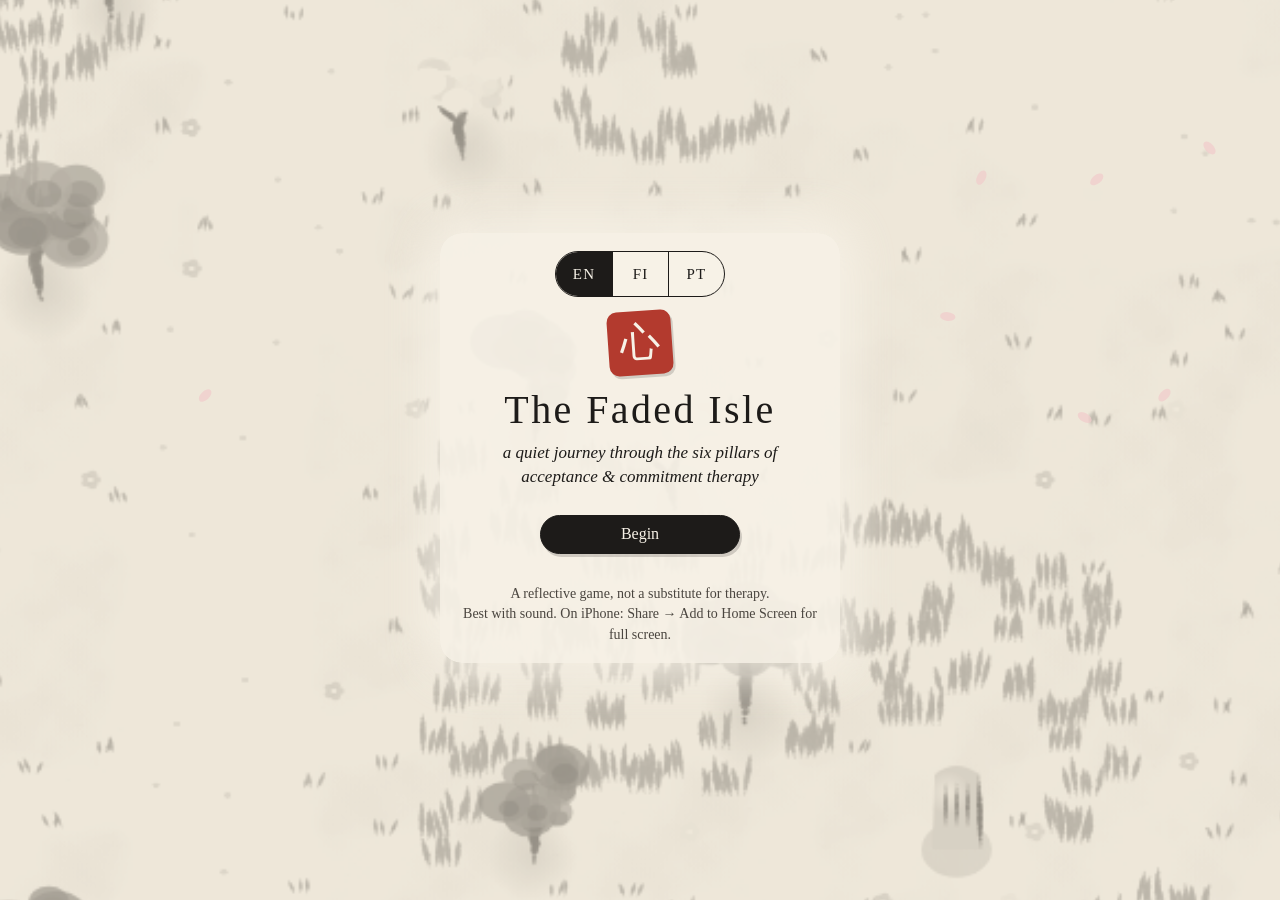
==== commit 4358122b: "Rewrite Finnish text as native Finnish Transcreate the whole Finnish pack: natural phrasing instead " ====
--- a/faded-isle.html
+++ b/faded-isle.html
@@ -657,6 +657,11 @@
 // ja listojen pituudet ennallaan. Puuttuva teksti näytetään englanniksi.
 // Puhujan nimi dialogissa: rivin alussa "Nimi: …" (esim. 'Hys: ”…”').
 //
+// Sanasto: HOT = hyväksymis- ja omistautumisterapia. Kuusi ydinprosessia ovat pelissä
+// ”taitoja”: tietoinen läsnäolo, ajatuksista irrottautuminen (defuusio), hyväksyminen,
+// havainnoiva minä, arvot ja arvojen mukainen toiminta. Valintapiste: koukut,
+// poispäin vievät teot ja kohti vievät teot.
+//
 // Edit freely: only the text inside the quotes is shown. Keep keys, {placeholders}
 // and list lengths. Anything missing falls back to English.
 
@@ -664,113 +669,113 @@
   // ---------------------------------------------------------------- content.js
   content: {
     TITLE: 'Haalistunut saari',
-    SUBTITLE: 'hiljainen matka hyväksymis- ja omistautumisterapian (HOT) kuuteen kulmakiveen',
+    SUBTITLE: 'hiljainen matka hyväksymis- ja omistautumisterapian kuuteen taitoon',
 
     CHARACTERS: [
-      { name: 'Vaeltava munkki', blurb: 'Kaapuun pukeutunut, verkkainen ja kärsivällinen kuin kivi.' },
-      { name: 'Pikkukettu', blurb: 'Utelias kuono, pehmeät tassut, kirkas häntä.' },
-      { name: 'Mustepisara', blurb: 'Yksi ainoa mustepisara. Kuka tahansa.' },
+      { name: 'Vaeltava munkki', blurb: 'Kaavussa kulkeva, hidas ja kärsivällinen kuin kivi.' },
+      { name: 'Pikkukettu', blurb: 'Utelias kuono, pehmeät tassut, hehkuva häntä.' },
+      { name: 'Mustepisara', blurb: 'Yksi pieni mustepisara. Kuka tahansa.' },
       { name: 'Paperikurki', blurb: 'Taiteltu vanhasta kirjeestä, kevyt kuin henkäys.' },
     ],
 
     INTRO: [
-      'Heräät meren ääneen.',
-      'Saari ympärilläsi on piirretty harmaalla musteella, kuin joku olisi maalannut sen ja unohtanut värit.',
-      'Siellä, missä jalkasi koskettavat maata, värit palaavat.',
-      'Tällä saarella asuu kuusi henkeä. Kukin heistä vaalii yhtä tapaa elää hyvin levottoman mielen kanssa.',
-      'Suurelta puulta lähtee kuusi polkua. Kulje mitä tahansa niistä. Väärää järjestystä ei ole.',
+      'Heräät meren kohinaan.',
+      'Saari on piirretty harmaalla musteella. Joku on maalannut sen ja unohtanut värit.',
+      'Mihin jalkasi koskevat, sinne väri palaa.',
+      'Saarella asuu kuusi henkeä. Kukin heistä vaalii yhtä taitoa, jonka avulla levottoman mielen kanssa voi elää hyvää elämää.',
+      'Suuren puun juurelta lähtee kuusi polkua. Valitse mikä tahansa. Väärää järjestystä ei ole.',
     ],
 
     PILLARS: {
       present: {
-        name: 'Tässä hetkessä oleminen',
+        name: 'Tietoinen läsnäolo',
         region: 'Hengittävä lehto',
         guardian: 'Hys, peura',
         greet: [
-          'Bambujen välissä seisoo peura täysin liikkumatta.',
-          'Hys: ”Mielesi on vaeltanut tänne eilisestä ja huomisesta. Jalkasi tulivat tänne juuri tästä hetkestä.”',
+          'Bambujen välissä seisoo peura, aivan liikkumatta.',
+          'Hys: ”Mielesi kulki tänne eilisen ja huomisen kautta. Jalkasi tulivat suoraan tästä hetkestä.”',
           'Hys: ”Hengitä hetki kanssani.”',
         ],
-        plain: 'Tässä hetkessä oleminen tarkoittaa, että ohjaat huomiosi lempeästi siihen, mikä on tässä ja nyt: hengitykseesi, ääniin, maahan allasi. Mieli rakastaa aikamatkailua: se murehtii tulevaa ja kelaa mennyttä. Vain tässä hetkessä voit oikeasti toimia.',
+        plain: 'Tietoinen läsnäolo tarkoittaa, että tuot huomiosi lempeästi siihen, mikä on tässä ja nyt: hengitykseen, ääniin, maahan jalkojesi alla. Mieli karkaa mielellään huomisen murheisiin ja kelaa eilistä. Toimia voit kuitenkin vain tässä hetkessä.',
         more: [
-          'Kyse ei ole rentoutumisesta eikä mielen tyhjentämisestä. Kyse on joustavasta huomiosta: siitä, että huomaat, missä huomiosi on, ja voit valita, mihin sen suuntaat.',
-          '”Ankkurin laskeminen” on nopea harjoitus: huomaa, mitä sisälläsi juuri nyt on, palaa kehoosi (paina jalat lattiaan, suorista selkä) ja suuntaa sitten huomiosi ympäristöösi. Nimeä viisi asiaa, jotka näet.',
-          'Kokeile missä vain: kun tiskaat, tunne veden lämpö, lautasen paino ja äänet. Kun mieli harhailee – ja niin se tekee – huomaa, minne se meni, ja palaa. Palaaminen on itse harjoitus.',
+          'Tarkoitus ei ole rentoutua eikä tyhjentää mieltä. Kyse on joustavasta huomiosta: huomaat, mihin huomiosi on mennyt, ja voit itse valita, mihin sen suuntaat.',
+          'Ankkurin laskeminen on nopea harjoitus. Huomaa ensin, mitä sisälläsi juuri nyt tapahtuu. Palaa sitten kehoon: paina jalat lattiaan ja suorista selkä. Katso lopuksi ympärillesi ja nimeä viisi asiaa, jotka näet.',
+          'Harjoitella voi missä vain. Kun tiskaat, tunne veden lämpö, lautasen paino ja astioiden kilinä. Mieli lähtee harhailemaan – niin se tekee. Huomaa, minne se meni, ja palaa. Juuri palaaminen on harjoitusta.',
         ],
-        rumi: 'Joka hetki maailma luodaan uudeksi,\nmutta me näemme sen muuttumattomana emmekä huomaa.',
-        rumiSource: 'Rumin mukaan, Masnavi I',
+        rumi: 'Joka hetki maailma syntyy uudestaan.\nMe emme huomaa – meistä se on yhä sama.',
+        rumiSource: 'Rumia mukaillen, Masnavi I',
       },
       defusion: {
-        name: 'Defuusio',
-        region: 'Lehtien puro',
+        name: 'Ajatuksista irrottautuminen',
+        region: 'Lehtipuro',
         guardian: 'Väre, koikarppi',
         greet: [
-          'Purossa kiertelee suuri koikarppi. Vaahteranlehdet ajelehtivat sen selän yli.',
-          'Väre: ”Kannat mukanasi niin monia sanoja. Osa niistä on raskaita. Osa ei ole edes sinun.”',
-          'Väre: ”Laitetaan ne lehdille ja katsotaan, kun ne kelluvat pois.”',
+          'Purossa kiertää suuri koikarppi. Vaahteranlehtiä lipuu sen selän yli.',
+          'Väre: ”Kannat mukanasi niin paljon sanoja. Osa on raskaita. Osa ei ole edes sinun omiasi.”',
+          'Väre: ”Lasketaan ne lehdille ja katsotaan, kun ne lipuvat pois.”',
         ],
-        plain: 'Defuusio eli ajatuksista irrottautuminen tarkoittaa, että näet ajatukset ajatuksina: mielen läpi kulkevina sanoina ja kuvina, et käskyinä tai tosiasioina. Kun olemme sulautuneet ajatukseen, se tuntuu totuudelta. Kun otamme siihen etäisyyttä, voimme pitää sitä kevyesti ja valita, mitä teemme.',
+        plain: 'Ajatuksista irrottautuminen (defuusio) tarkoittaa, että näet ajatukset ajatuksina: mielessä kulkevina sanoina ja mielikuvina, et käskyinä etkä totuuksina. Kun ajatus vie mukanaan, se tuntuu totuudelta. Kun otat siihen hiukan etäisyyttä, voit pitää sitä kevyemmin ja päättää itse, mitä teet.',
         more: [
-          'Et voi estää ajatuksia tulemasta, ja niiden kanssa väittely usein vain voimistaa niitä. Defuusiossa muutetaan sen sijaan suhdettasi ajatuksiin.',
-          'Kokeile lisätä kipeän ajatuksen eteen sanat ”Minulla on ajatus, että…”. ”Olen epäonnistuja” muuttuu muotoon ”Minulla on ajatus, että olen epäonnistuja.” Huomaa pieni tila, joka syntyy.',
-          'Muita keinoja: laula ajatus Paljon onnea vaan -laulun sävelellä, sano se piirroshahmon äänellä tai kiitä mieltäsi: ”Kiitos, mieli, että yrität suojella minua.” Tarkoitus ei ole saada ajatusta katoamaan, vaan päästä irti sen otteesta.',
+          'Ajatusten tuloa ei voi estää, ja niiden kanssa väittely usein vain voimistaa niitä. Defuusiossa ei muuteta ajatuksia vaan suhdetta niihin.',
+          'Kokeile lisätä kipeän ajatuksen eteen sanat ”Minulla on ajatus, että…”. Silloin ”Olen epäonnistuja” muuttuu muotoon ”Minulla on ajatus, että olen epäonnistuja.” Huomaa, miten sinun ja ajatuksen väliin syntyy pieni rako.',
+          'Muitakin keinoja on: laula ajatus Paljon onnea vaan -laulun sävelellä, sano se Aku Ankan äänellä tai kiitä mieltäsi: ”Kiitos, mieli, että yrität suojella minua.” Tarkoitus ei ole saada ajatusta katoamaan, vaan päästä sen koukusta irti.',
         ],
-        rumi: 'Lintu lentää korkealla; sen varjo kiitää maata pitkin.\nHölmö jahtaa varjoa, kunnes hänen nuolensa loppuvat.',
-        rumiSource: 'Rumin mukaan, Masnavi I',
+        rumi: 'Lintu lentää korkealla, sen varjo kiitää maata pitkin.\nHölmö ampuu varjoa, kunnes viini on tyhjä.',
+        rumiSource: 'Rumia mukaillen, Masnavi I',
       },
       acceptance: {
-        name: 'Hyväksyntä',
-        region: 'Vuorovesiranta',
+        name: 'Hyväksyminen',
+        region: 'Aaltoranta',
         guardian: 'Vanha Kuori, kilpikonna',
         greet: [
-          'Ikivanha kilpikonna lepää siinä, mihin aallot rantautuvat.',
-          'Vanha Kuori: ”Olen ollut täällä tuhat vuorovettä. Lakkasin taistelemasta vettä vastaan kauan sitten.”',
-          'Vanha Kuori: ”Katsele aaltoja kanssani. Kätesi haluavat työntää niitä pois. Katso, mitä tapahtuu, jos avaatkin ne.”',
+          'Ikivanha kilpikonna lepää rannassa, siinä mihin aallot huuhtoutuvat.',
+          'Vanha Kuori: ”Olen maannut tällä rannalla tuhat vuotta. Lakkasin taistelemasta vettä vastaan jo kauan sitten.”',
+          'Vanha Kuori: ”Katsele aaltoja kanssani. Sinun tekee mieli työntää ne pois. Katso, mitä tapahtuu, jos avaatkin kätesi.”',
         ],
-        plain: 'Hyväksyntä tarkoittaa, että teet tilaa vaikeille tunteille, tuntemuksille ja mielihaluille sen sijaan, että taistelisit niitä vastaan tai välttelisit niitä. Et pidä niistä etkä luovuta, vaan annat niiden olla läsnä, kun jatkat elämääsi. Kamppailu kivun kanssa tuo helposti kärsimystä kivun päälle.',
+        plain: 'Hyväksyminen tarkoittaa, että annat vaikeille tunteille, tuntemuksille ja mielihaluille tilaa sen sijaan, että taistelisit niitä vastaan tai yrittäisit välttää niitä. Et pidä niistä etkä luovuta. Annat niiden olla mukana ja jatkat elämääsi. Jos kipua vastaan kamppailee, sen päälle kasautuu helposti vielä kärsimystä.',
         more: [
-          'Kipu kuuluu merkitykselliseen elämään. Menetämme rakkaitamme, epäonnistumme meille tärkeissä asioissa ja pelkäämme ennen merkityksellisiä hetkiä. Jos yritämme olla koskaan tuntematta näitä, elämämme usein kapenee.',
-          'Harjoittele ”laajentamista”: huomaa, missä kohtaa kehoa tunne asuu. Hengitä sitä kohti. Kuvittele tekeväsi sen ympärille tilaa, ikään kuin tunne voisi leijua isommassa huoneessa. Et yritä päästä siitä eroon, lakkaat vain kiskomasta.',
-          'Hyödyllinen kysymys: ”Olenko valmis tuntemaan tämän tunteen, jos se tarkoittaa, että voin tehdä sitä, mikä on minulle tärkeää?”',
+          'Kipu kuuluu merkitykselliseen elämään. Menetämme rakkaitamme, epäonnistumme asioissa, jotka ovat meille tärkeitä, ja jännitämme ennen isoja hetkiä. Jos yritämme välttää nämä tunteet kokonaan, elämä usein kapenee.',
+          'Kokeile laajentamista: huomaa, missä kohtaa kehoa tunne tuntuu. Hengitä sitä kohti. Kuvittele, että sen ympärille avautuu tilaa, ikään kuin tunne saisi leijua isommassa huoneessa. Et yritä päästä siitä eroon. Lakkaat vain kiskomasta.',
+          'Hyödyllinen kysymys: ”Olenko valmis kokemaan tämän tunteen, jos sen myötä voin tehdä sitä, mikä on minulle tärkeää?”',
         ],
-        rumi: 'Ihminen on majatalo; joka aamu saapuu uusi vieras.\nÄlä sano ketään heistä taakaksi. Jokainen on lähetetty tuolta puolen.',
-        rumiSource: 'Rumin mukaan, Masnavi V',
+        rumi: 'Keho on majatalo, joka aamu saapuu uusi vieras.\nÄlä sano ketään taakaksi – jokainen on lähetetty tuolta puolen.',
+        rumiSource: 'Rumia mukaillen, Masnavi V',
       },
       selfctx: {
         name: 'Havainnoiva minä',
         region: 'Peilijärvi',
         guardian: 'Tyyni, haikara',
         greet: [
-          'Järven rannalla seisoo haikara yhdellä jalalla. Vesi on niin tyyni, että siihen mahtuu koko taivas.',
+          'Järven rannassa seisoo haikara yhdellä jalalla. Vesi on niin tyyni, että koko taivas mahtuu siihen.',
           'Tyyni: ”Pilvet kulkevat järven yli. Myrskyt kulkevat järven yli. Järvi pysyy.”',
-          'Tyyni: ”Kerro minulle, kuka on se, joka huomaa sään?”',
+          'Tyyni: ”Sano minulle: kuka se on, joka huomaa sään?”',
         ],
-        plain: 'Havainnoiva minä (itse kontekstina) on se osa sinua, joka huomaa: vakaa tarkkailija, joka on ollut läsnä jokaisessa ajatuksessasi, tunteessasi ja muistossasi. Ajatukset ja tunteet vaihtuvat kuin sää. Se, joka ne huomaa, on kuin taivas: siihen mahtuu jokainen myrsky, eikä mikään myrsky vahingoita sitä.',
+        plain: 'Havainnoiva minä on se osa sinua, joka huomaa. Se on ollut mukana jokaisessa ajatuksessasi, tunteessasi ja muistossasi, vakaana ja samana. Ajatukset ja tunteet vaihtuvat kuin sää. Se, joka ne huomaa, on kuin taivas: siihen mahtuu jokainen myrsky, eikä mikään myrsky vahingoita sitä.',
         more: [
-          'Elämme usein itsestämme kertomiemme tarinoiden sisällä: ”Minä olen se ahdistunut”, ”En ole luova ihminen.” Tarinoista voi olla hyötyä, mutta ne eivät ole koko sinä.',
-          'Kokeile tätä: huomaa, että luet. Huomaa nyt, kuka huomaa. Tuo huomaava minä oli läsnä, kun olit lapsi, ja se on läsnä nyt. Kehosi, roolisi ja mielialasi ovat muuttuneet; havainnoija ei.',
-          'Tästä paikasta käsin voit kannatella hyvin kipeitäkin kokemuksia niin, etteivät ne niele sinua.',
+          'Elämme usein omien tarinoidemme sisällä: ”Minä nyt vain olen tällainen jännittäjä”, ”En ole mikään luova ihminen.” Tarinoista voi olla hyötyä, mutta sinä olet enemmän kuin ne. HOT:ssa tästä puhutaan myös nimellä minä kontekstina.',
+          'Kokeile: huomaa, että luet. Huomaa sitten, kuka huomaa. Sama huomaaja oli läsnä, kun olit lapsi, ja on läsnä nyt. Kehosi, roolisi ja mielialasi ovat muuttuneet, mutta havainnoija ei.',
+          'Tästä paikasta käsin voit kohdata kipeitäkin kokemuksia ilman, että ne nielaisevat sinut.',
         ],
-        rumi: 'Sydän on peili.\nKiillota se, niin se näyttää koko taivaan muuttumatta taivaaksi.',
-        rumiSource: 'Rumin mukaan, Masnavi I',
+        rumi: 'Sydän on peili.\nKiillota se, niin siinä näkyy koko taivas – eikä se silti ole taivas.',
+        rumiSource: 'Rumia mukaillen, Masnavi I',
       },
       values: {
         name: 'Arvot',
         region: 'Lyhtyhuippu',
         guardian: 'Kajo, pöllö',
         greet: [
-          'Vuoren huipulla istuu pöllö sytyttämättömien paperilyhtyjen keskellä.',
-          'Kajo: ”Jokainen lyhty täällä on jotakin, mistä sydän voi välittää. Mikään niistä ei ole se oikea. Osa niistä on sinun.”',
-          'Kajo: ”Valitse ne, jotka tuntuvat kodilta. Sytytämme ne yhdessä.”',
+          'Vuoren huipulla istuu pöllö pimeiden paperilyhtyjen keskellä.',
+          'Kajo: ”Jokainen lyhty on jotakin, mistä sydän voi välittää. Oikeita tai vääriä ei ole. Osa niistä on sinun.”',
+          'Kajo: ”Valitse ne, jotka tuntuvat kodilta. Sytytetään ne yhdessä.”',
         ],
-        plain: 'Arvot ovat niitä asioita, joita haluat tuoda elämääsi: miten haluat kohdella itseäsi, muita ja maailmaa. Toisin kuin tavoitteet, arvot eivät koskaan tule ”valmiiksi”. Ne ovat kompassin suunta, eivät määränpää. Ne antavat merkityksen niille vaikeille asioille, joita olemme valmiita tuntemaan.',
+        plain: 'Arvot kertovat, millaisena haluat elää: miten haluat kohdella itseäsi, muita ja maailmaa. Tavoitteista poiketen arvot eivät koskaan tule valmiiksi. Ne ovat kuin kompassin suunta, eivät määränpää. Arvot antavat merkityksen myös sille vaikealle, jonka olemme valmiita kohtaamaan.',
         more: [
-          'Tavoitteen voi rastia tehdyksi (”juokse maraton”). Arvot jatkuvat (”kehostani huolehtiminen”, ”seikkailullisuus”).',
-          'Vihjeitä arvoistasi piilee usein kipusi sisällä: meihin sattuu se, mistä välitämme. Yksinäisyys voi kertoa, että yhteys muihin on sinulle arvo; jännitys ennen esiintymistä, että haluat tehdä työsi hyvin.',
-          'Kysy itseltäsi: ”Mitä toivoisin ihmisten sanovan 80-vuotisjuhlissani siitä, mitä elämäni edusti?” Tai: ”Jos kukaan ei koskaan saisi tietää, mitä haluaisin silti tehdä?”',
+          'Tavoitteen voi saavuttaa ja ruksata pois (”juokse maraton”). Arvot kulkevat mukana koko elämän (”huolehdin kehostani”, ”uskallan seikkailla”).',
+          'Vihjeitä omista arvoista löytyy usein kivun keskeltä: sattuu juuri siihen, mistä välitämme. Yksinäisyys voi kertoa, että yhteys muihin on sinulle tärkeä. Jännitys ennen esiintymistä voi kertoa, että haluat tehdä työsi hyvin.',
+          'Kysy itseltäsi: ”Mitä toivoisin ihmisten sanovan 80-vuotispäivilläni siitä, mikä minulle oli elämässä tärkeää?” Tai: ”Mitä haluaisin tehdä, vaikka kukaan ei koskaan saisi tietää siitä?”',
         ],
-        rumi: 'Kuuntele ruokohuilua ja sen surullista laulua.\nSe kaipaa ruovikkoa, josta se leikattiin; sen kaipaus on sen musiikki.',
-        rumiSource: 'Rumin mukaan, Masnavi I',
+        rumi: 'Kuuntele ruokohuilun surullista laulua.\nSe ikävöi ruovikkoa, josta se leikattiin. Sen ikävä on sen soitto.',
+        rumiSource: 'Rumia mukaillen, Masnavi I',
       },
       action: {
         name: 'Arvojen mukainen toiminta',
@@ -778,34 +783,34 @@
         guardian: 'Loikka, sammakko',
         greet: [
           'Pieni sammakko istuu kivellä keskellä lampea.',
-          'Loikka: ”Hei! Kaikki haluavat ylittää lammen yhdellä hypyllä. Kukaan ei pysty siihen.”',
-          'Loikka: ”Kivi kerrallaan. Ja kyllä, huolesi saavat tulla mukaan.”',
+          'Loikka: ”Moi! Kaikki haluaisivat ylittää lammen yhdellä loikalla. Kukaan ei pysty siihen.”',
+          'Loikka: ”Kivi kerrallaan. Ja kyllä, huolet saavat tulla mukaan.”',
         ],
-        plain: 'Arvojen mukainen toiminta tarkoittaa, että otat askelia, usein pieniä, arvojesi suuntaan silloinkin, kun vaikeat ajatukset ja tunteet tulevat mukaan. Siinä kaikki muut kulmakivet kohtaavat: huomaaminen, irrottautuminen, tilan tekeminen ja sitten liikkuminen kohti sitä, mikä on tärkeää.',
+        plain: 'Arvojen mukainen toiminta tarkoittaa, että otat askelia – usein pieniä – arvojesi suuntaan silloinkin, kun vaikeat ajatukset ja tunteet kulkevat mukana. Siinä kaikki muut taidot yhdistyvät: huomaat, irrottaudut, annat tilaa ja liikut kohti sitä, mikä on tärkeää.',
         more: [
-          'Aloita pienestä: pienin askel, jonka voisit tänään ottaa kohti jotakin arvoasi. Sitten seuraava. Pienet, toistuvat teot rakentavat elämän.',
-          'Esteitä tulee: pelko, ”en pysty”, ”ei nyt”. Odota niitä. Sinun ei tarvitse odottaa niiden lähtöä ennen kuin liikut.',
-          'Kun lipsut – ja niin käy kaikille – huomaa se ilman ankaraa arvostelua ja palaa arvojesi pariin. Sitoutuminen ei tarkoita, ettei koskaan putoa kärryiltä. Se tarkoittaa, että nousee takaisin kyytiin.',
+          'Aloita pienestä: mikä on pienin askel, jonka voisit tänään ottaa jonkin arvosi suuntaan? Sitten seuraava. Elämä rakentuu pienistä, toistuvista teoista.',
+          'Esteitä tulee: pelko, ”en pysty”, ”ei nyt”. Varaudu niihin. Niiden ei tarvitse kadota ennen kuin lähdet liikkeelle.',
+          'Kun lipsut – ja kaikki lipsuvat – huomaa se ilman ankaraa itsekritiikkiä ja palaa arvojesi suuntaan. Sitoutuminen ei tarkoita, ettei koskaan putoa kärryiltä. Se tarkoittaa, että nousee aina uudelleen kyytiin.',
         ],
-        rumi: 'Tiellä ei ole loppua. Silti nosta jalkasi ja kulje.\nÄlä tuijota pelokkaana matkan pituutta.',
-        rumiSource: 'Rumin mukaan (perinteisesti hänen nimissään)',
+        rumi: 'Tie ei lopu koskaan. Nosta silti jalkasi ja kulje.\nÄlä jää pelokkaana tuijottamaan matkan pituutta.',
+        rumiSource: 'perinteisesti Rumin nimissä',
       },
     },
 
     MOVES: {
-      notice: { name: 'Huomaa se', text: 'Yksinkertaisesti huomaat sen. ”Ai. Siinähän sinä olet.”' },
-      drop_anchor: { name: 'Laske ankkuri', text: 'Painat jalkasi maahan, hengität ja katselet ympärillesi. Maa on tässä. Niin olet sinäkin.' },
-      name_thought: { name: 'Nimeä ajatus', text: '”Minulla on ajatus, että…” Sanojen ote löystyy hieman.' },
-      make_room: { name: 'Tee tilaa', text: 'Hengität tunteeseen ja annat sille hieman tilaa, kuin avaisit ikkunan.' },
-      become_sky: { name: 'Ole taivas', text: 'Huomaat olevasi se, joka huomaa. Sää kulkee ohi; taivas pysyy.' },
-      remember: { name: 'Muista, mikä on tärkeää', text: 'Muistat, mistä välität. Olento on yhä tässä, mutta se ei enää ohjaa.' },
-      step_with: { name: 'Astu sen kanssa', text: 'Otat yhden pienen askeleen kohti sitä, mikä on tärkeää, ja annat sen tulla mukaan.' },
+      notice: { name: 'Huomaa se', text: 'Vain huomaat sen. ”Ai, sinä siellä.”' },
+      drop_anchor: { name: 'Laske ankkuri', text: 'Painat jalat maahan, hengität ja katsot ympärillesi. Maa on tässä. Niin olet sinäkin.' },
+      name_thought: { name: 'Nimeä ajatus', text: '”Minulla on ajatus, että…” Sanojen ote hellittää vähän.' },
+      make_room: { name: 'Anna tilaa', text: 'Hengität tunteeseen ja annat sille vähän tilaa, kuin avaisit ikkunan.' },
+      become_sky: { name: 'Ole taivas', text: 'Huomaat olevasi se, joka huomaa. Sää kulkee ohi, taivas pysyy.' },
+      remember: { name: 'Muista, mikä on tärkeää', text: 'Muistat, mistä välität. Henki on yhä tässä, mutta se ei enää ohjaa.' },
+      step_with: { name: 'Ota pieni askel', text: 'Otat yhden pienen askeleen kohti sitä, mikä on tärkeää, ja annat hengen tulla mukaan.' },
     },
 
     STRUGGLE_MOVES: [
-      { name: 'Työnnä se pois', text: 'Työnnät kaikin voimin. Se työntää takaisin, kovempaa.' },
-      { name: 'Väittele sen kanssa', text: 'Väittelet. Sillä on vastaus kaikkeen, ja nyt sillä on koko huomiosi.' },
-      { name: 'Vie ajatukset muualle', text: 'Katsot muualle. Hetken se on poissa… ja sitten se on äänekkäämpi kuin ennen.' },
+      { name: 'Työnnä pois', text: 'Työnnät kaikin voimin. Se työntää takaisin, vielä kovemmin.' },
+      { name: 'Väittele vastaan', text: 'Väittelet. Sillä on vastaus kaikkeen, ja nyt sillä on koko huomiosi.' },
+      { name: 'Ajattele muuta', text: 'Käännät katseesi muualle. Hetken se on poissa… ja sitten se on äänekkäämpi kuin ennen.' },
       { name: 'Juokse karkuun', text: 'Juokset. Se on nopeampi, koska se asuu omissa askelissasi.' },
     ],
 
@@ -813,26 +818,26 @@
       { name: 'Huolihattara', thought: '”Entä jos kaikki menee pieleen?”',
         lore: 'Huolihattara elää huomisessa. Se tarkoittaa hyvää: se yrittää valmistaa sinut kaikkiin vaaroihin yhtä aikaa.' },
       { name: 'Epäilyksen oka', thought: '”Et ole tarpeeksi hyvä.”',
-        lore: 'Epäilyksen oka toistaa vanhoja sanoja, jotka se joskus kuuli. Se uskoo niihin vähemmän kuin luulisit.' },
+        lore: 'Epäilyksen oka toistelee vanhoja sanoja, jotka se joskus kuuli. Itse se uskoo niihin vähemmän kuin luulisit.' },
       { name: 'Katumuksen kaiku', thought: '”Sinun olisi pitänyt toimia toisin.”',
         lore: 'Katumuksen kaiku elää eilisessä. Sen suru kertoo, kuinka paljon välitit.' },
-      { name: 'Surun tihku', thought: 'Pehmeä, raskas sade, joka ei lakkaa.',
-        lore: 'Surun tihku kastelee paikkoja, joissa rakkaus ennen kasvoi – ja kasvaa yhä.' },
+      { name: 'Surutihku', thought: 'Pehmeä, raskas sade, joka ei lakkaa.',
+        lore: 'Surutihku kastelee paikkoja, joissa rakkaus kasvoi – ja kasvaa yhä.' },
       { name: 'Kekäle', thought: '”Tämä ei ole reilua!”',
-        lore: 'Kekäle leimahtaa, kun jotakin tärkeää loukataan. Se on merkki, ei käsky.' },
-      { name: 'Häpeän simpukka', thought: '”Piiloudu. Älä anna heidän nähdä.”',
-        lore: 'Häpeän simpukka käpertyy suojelemaan pehmeää sydäntä. Se rentoutuu hieman aina, kun sitä kohdataan ystävällisesti.' },
-      { name: 'Levoton puuska', thought: '”Tee jotain muuta. Mitä tahansa muuta. Nyt.”',
+        lore: 'Kekäle leimahtaa, kun jotain tärkeää loukataan. Se on merkki, ei käsky.' },
+      { name: 'Häpeäsimpukka', thought: '”Piiloudu. Älä anna kenenkään nähdä.”',
+        lore: 'Häpeäsimpukka sulkeutuu suojellakseen pehmeää sydäntä. Se raottuu vähän aina, kun sitä kohdellaan ystävällisesti.' },
+      { name: 'Levoton puuska', thought: '”Tee jotain muuta. Ihan mitä vain. Nyt.”',
         lore: 'Levoton puuska on halu paeta. Se menee ohi niin kuin kaikki tuulet, kun annat sen puhaltaa.' },
       { name: 'En pysty -kivi', thought: '”En pysty siihen.”',
-        lore: 'En pysty -kivi on painava, mutta sitä voi kantaa. Ihmiset kantavat sitä aina unelmiinsa asti.' },
+        lore: 'En pysty -kivi on painava, mutta sitä jaksaa kantaa. Moni on kantanut sen aina unelmiinsa asti.' },
     ],
 
     VERSES: [
-      { text: 'Kuolin kivenä ja minusta tuli kukka,\nkuolin kukkana ja nousin eläväksi olennoksi.\nMilloin olisin koskaan muuttumalla vähentynyt?', source: 'Rumin mukaan, Masnavi III' },
-      { text: 'Lamppuja on monta; valo on yksi.', source: 'Rumin mukaan, Masnavi III' },
-      { text: 'Rakkaus on astrolabi,\njoka lukee taivaiden salaisuuksia.', source: 'Rumin mukaan, Masnavi I' },
-      { text: 'Yöperhonen kiertää kynttilää,\nkoska se on nähnyt valon.', source: 'Rumin mukaan' },
+      { text: 'Kuolin kivenä ja minusta tuli kukka,\nkuolin kukkana ja nousin eläväksi olennoksi.\nMilloin muuttuminen olisi tehnyt minusta vähemmän?', source: 'Rumia mukaillen, Masnavi III' },
+      { text: 'Lamppuja on monta, valo on yksi.', source: 'Rumia mukaillen, Masnavi III' },
+      { text: 'Rakkaus on astrolabi,\njolla luetaan taivaan salaisuuksia.', source: 'Rumia mukaillen, Masnavi I' },
+      { text: 'Yöperhonen kiertää kynttilää,\nkoska se on nähnyt valon.', source: 'Rumia mukaillen' },
     ],
 
     // Lyhtyjen nimet. Avain (vasemmalla) on tallennuksen tunniste: älä muuta sitä.
@@ -843,212 +848,213 @@
       Family: 'Perhe', Learning: 'Oppiminen', Fairness: 'Reiluus', Beauty: 'Kauneus',
       'Self-care': 'Itsestä huolehtiminen', Contribution: 'Auttaminen',
     },
-    // Partitiivi lauseeseen ”askel kohti {value}” (Astinkivet).
+    // Partitiivi lauseeseen ”…toisi elämääsi enemmän {value}” (Astinkivet).
     VALUE_INLINE: {
-      Kindness: 'ystävällisyyttä', Curiosity: 'uteliaisuutta', Courage: 'rohkeutta', Connection: 'yhteyttä',
+      Kindness: 'ystävällisyyttä', Curiosity: 'uteliaisuutta', Courage: 'rohkeutta', Connection: 'yhteyttä muihin',
       Creativity: 'luovuutta', Health: 'terveyttä', Honesty: 'rehellisyyttä', Play: 'leikkiä',
       Growth: 'kasvua', Nature: 'luontoa', Calm: 'rauhaa', Adventure: 'seikkailua',
-      Family: 'perhettä', Learning: 'oppimista', Fairness: 'reiluutta', Beauty: 'kauneutta',
-      'Self-care': 'itsestä huolehtimista', Contribution: 'auttamista',
+      Family: 'aikaa perheen kanssa', Learning: 'oppimista', Fairness: 'reiluutta', Beauty: 'kauneutta',
+      'Self-care': 'itsestä huolehtimista', Contribution: 'toisten auttamista',
     },
 
     SMALL_STEPS: {
-      default: ['Lähetä yksi ystävällinen viesti', 'Käy kymmenen minuutin kävelyllä', 'Kirjoita yksi lause', 'Kysy yksi rehellinen kysymys', 'Lepää viisi minuuttia ilman syyllisyyttä'],
+      default: ['Lähetä jollekulle ystävällinen viesti', 'Käy kymmenen minuutin kävelyllä', 'Kirjoita yksi lause', 'Kysy yksi rehellinen kysymys', 'Lepää viisi minuuttia ilman syyllisyyttä'],
       Kindness: ['Sano tänään jollekulle jotain ystävällistä', 'Puhu tänään kerran itsellesi kuin ystävälle'],
-      Curiosity: ['Ota selvää yhdestä asiasta, jota olet miettinyt', 'Kysy joltakulta, miten hänen päivänsä meni, ja kuuntele todella'],
+      Curiosity: ['Ota selvää jostain, mitä olet ihmetellyt', 'Kysy joltakulta, mitä hänelle kuuluu, ja kuuntele kunnolla'],
       Courage: ['Tee yksi pieni asia, jota olet vältellyt', 'Sano kerran ”ei”, kun tarkoitat ei'],
-      Connection: ['Laita viesti ystävälle, jota kaipaat', 'Pane puhelin pois yhden yhteisen aterian ajaksi'],
-      Creativity: ['Piirrä, kirjoita tai hyräile viiden minuutin ajan', 'Tee jotain tahallaan epätäydellistä'],
+      Connection: ['Laita viesti ystävälle, jota on ikävä', 'Pidä puhelin poissa yhden yhteisen aterian ajan'],
+      Creativity: ['Piirrä, kirjoita tai hyräile viisi minuuttia', 'Tee jotain tahallaan vähän vinoon'],
       Health: ['Juo nyt lasillinen vettä', 'Mene tänään nukkumaan 20 minuuttia aiemmin'],
-      Honesty: ['Kerro jollekulle, miten oikeasti voit', 'Kirjoita ylös yksi totuus, jota olet vältellyt'],
-      Play: ['Tee jotain pelkästä ilosta kymmenen minuutin ajan'],
-      Growth: ['Lue viisi sivua jotakin, mikä venyttää ajatteluasi'],
-      Nature: ['Astu ulos ja katsele taivasta minuutin ajan'],
+      Honesty: ['Kerro jollekulle, mitä sinulle oikeasti kuuluu', 'Kirjoita ylös yksi totuus, jota olet väistellyt'],
+      Play: ['Tee kymmenen minuuttia jotain ihan vain huviksesi'],
+      Growth: ['Lue viisi sivua jotain, mikä haastaa ajatteluasi'],
+      Nature: ['Mene ulos ja katsele taivasta minuutin ajan'],
       Calm: ['Hengitä kolme kertaa hitaasti ennen seuraavaa tehtävää'],
-      Adventure: ['Kävele kadulla, jolla et ole koskaan kävellyt'],
-      Family: ['Soita perheenjäsenelle tai laita hänelle viesti'],
-      Learning: ['Opi tänään yksi uusi sana tai asia'],
-      Fairness: ['Huomaa, kuka ei tule kuulluksi, ja kuuntele'],
-      Beauty: ['Ota tänään kuva jostakin kauniista'],
-      'Self-care': ['Tee tänään yksi asia vain pitääksesi huolta itsestäsi'],
-      Contribution: ['Auta jotakuta yhdessä pienessä asiassa'],
+      Adventure: ['Kävele kadulla, jota et ole ennen kulkenut'],
+      Family: ['Soita tai laita viesti jollekulle perheestäsi'],
+      Learning: ['Opettele tänään yksi uusi sana tai asia'],
+      Fairness: ['Huomaa, kuka jää kuulematta, ja kuuntele häntä'],
+      Beauty: ['Ota tänään kuva jostain kauniista'],
+      'Self-care': ['Tee tänään yksi asia vain itseäsi varten'],
+      Contribution: ['Auta jotakuta jossain pienessä asiassa'],
     },
 
     TREE: {
       asleep: [
-        'Suuri puu nukkuu. Sen lehdet ovat vanhan musteen harmaita.',
-        'Kuusi henkeä vaalii sen värejä. Käy heidän luonaan missä järjestyksessä tahansa.',
+        'Suuri puu nukkuu. Sen lehdet ovat vanhan musteen harmaat.',
+        'Kuusi henkeä vaalii sen värejä. Käy heidän luonaan, missä järjestyksessä haluat.',
       ],
       ending: [
         'Lasket kätesi Suuren puun rungolle.',
-        'Saaren joka kolkasta nousee kuusi valoa: lehdosta, purolta, rannalta, järveltä, huipulta ja kiviltä.',
-        'Ne kohtaavat oksistossa. Puu muistaa värinsä.',
-        'Mitään saarella ei ole korjattu tai poistettu. Huolet vaeltavat yhä ruohikossa. Aallot tulevat yhä.',
-        'Mutta nyt tiedät, miten kulkea niiden kanssa.',
+        'Saaren joka kolkasta nousee valo: lehdosta, purolta, rannalta, järveltä, huipulta ja kiviltä.',
+        'Kuusi valoa kohtaa oksistossa. Puu muistaa värinsä.',
+        'Mitään ei ole korjattu eikä mitään poistettu. Huolet vaeltavat yhä ruohikossa. Aallot tulevat yhä.',
+        'Mutta nyt osaat kulkea niiden kanssa.',
       ],
       ending_rumi: 'Miksi jäädä vankilaan,\nkun ovi on selällään?',
-      ending_rumi_source: 'Rumin mukaan',
-      outro: 'Avoin. Läsnä. Kohti sitä, mikä on tärkeää. Tämä on psykologista joustavuutta, hyväksymis- ja omistautumisterapian ydin.',
+      ending_rumi_source: 'Rumia mukaillen',
+      outro: 'Avoimena, läsnä ja kohti sitä, mikä on tärkeää. Tätä on psykologinen joustavuus – hyväksymis- ja omistautumisterapian ydin.',
     },
 
     SIGN: [
-      'Suuren puun vieressä seisoo haalistunut kyltti:',
-      '”Pohjoiseen: Lyhtyhuippu. Luoteeseen: Hengittävä lehto. Koilliseen: Lehtien puro. Länteen: Peilijärvi. Itään: Astinkivet. Etelään: Vuorovesiranta.”',
-      'Kyltin alle joku on raapustanut vielä pari sanaa: ”Harmaa ruoho kätkee vaeltavia henkiä. Ole heille ystävällinen.”',
+      'Suuren puun vieressä seisoo vanha, haalistunut tienviitta:',
+      '”Pohjoiseen: Lyhtyhuippu. Luoteeseen: Hengittävä lehto. Koilliseen: Lehtipuro. Länteen: Peilijärvi. Itään: Astinkivet. Etelään: Aaltoranta.”',
+      'Viitan alle joku on raapustanut: ”Harmaa ruoho kätkee vaeltavia henkiä. Ole niille ystävällinen.”',
     ],
 
-    DISCLAIMER: 'Pohdiskeleva peli, ei terapian korvike.',
+    DISCLAIMER: 'Pohdiskeleva peli. Ei korvaa terapiaa.',
 
     UI: {
-      loading: 'mustetta hierretään…',
+      loading: 'hierretään mustetta…',
       begin: 'Aloita', continue: 'Jatka', newJourney: 'Uusi matka', cancel: 'Peruuta',
-      newJourneyConfirm: 'Aloitetaanko uusi matka? Nykyinen edistymisesi poistetaan.',
-      newJourneyYes: 'Kyllä, aloitetaan alusta',
-      titleFoot: 'Parhaimmillaan äänien kanssa. iPhonella: Jaa → Lisää Koti-valikkoon, niin peli aukeaa koko näytölle.',
+      newJourneyConfirm: 'Aloitetaanko uusi matka? Nykyinen matkasi pyyhitään pois.',
+      newJourneyYes: 'Kyllä, alusta',
+      titleFoot: 'Pelaa mieluiten äänet päällä. iPhonella: Jaa → Lisää Koti-valikkoon, niin peli aukeaa koko näytölle.',
       language: 'Kieli',
-      whoWalks: 'Kuka kulkee saarella?',
-      changeLater: 'Voit vaihtaa tämän myöhemmin päiväkirjassa.',
-      act: { meet: 'Tapaa', read: 'Lue', touch: 'Kosketa' },
-      aria: { pills: 'Opitut kulmakivet', sound: 'Ääni', journal: 'Päiväkirja' },
-      welcomeBack: '{name}: ”Tervetuloa takaisin, ystävä.”',
-      practiceAgain: 'Harjoittele uudelleen', hearVerse: 'Kuuntele säe', goodbye: 'Näkemiin',
-      learnedMove: 'Opit uuden tavan kohdata villit henget: ”{move}”.',
-      sixDone: ['Saaren sydämestä kohoaa syvä huminä.', 'Suuri puu herää. Palaa saaren keskelle.'],
-      verseAdded: 'Säe lisättiin päiväkirjaasi',
+      whoWalks: 'Kuka saarella kulkee?',
+      changeLater: 'Voit vaihtaa hahmoa myöhemmin päiväkirjassa.',
+      act: { meet: 'Tervehdi', read: 'Lue', touch: 'Kosketa' },
+      aria: { pills: 'Opitut taidot', sound: 'Ääni', journal: 'Päiväkirja' },
+      welcomeBack: '{name}: ”Tervetuloa takaisin, ystäväni.”',
+      practiceAgain: 'Harjoitellaan taas', hearVerse: 'Kuuntele runo', goodbye: 'Näkemiin',
+      learnedMove: 'Opit uuden tavan kohdata villejä henkiä: ”{move}”.',
+      sixDone: ['Saaren sydämestä kohoaa syvä huminä.', 'Suuri puu heräilee. Palaa saaren keskelle.'],
+      verseAdded: 'Runo tallentui päiväkirjaan',
       learnMore: 'Lue lisää',
       struggle: 'kamppailu',
-      softens: ' Se pehmenee selvästi.',
-      tip: '  (Taistelu omia tunteita vastaan yleensä vain kasvattaa niitä. HOT:ssa tätä kutsutaan kamppailukytkimeksi.)',
+      softens: ' Se hellittää selvästi.',
+      tip: '  (Kun taistelemme tunteitamme vastaan, ne yleensä vain kasvavat. HOT:ssa tätä kutsutaan kamppailukytkimeksi.)',
       metAgain: '{name} taas. Olette tavanneet ennenkin.',
-      wild: 'Harmaasta ruohosta leijuu esiin villi henki: {name}.',
+      wild: 'Harmaasta ruohosta lipuu esiin villi henki: {name}.',
       walkOn: 'Jatka matkaa',
       friend: 'Kamppailu hellittää. {name} on yhä tässä, mutta se ei enää kisko sinua. Nyt se kulkee vierelläsi.',
-      addedJournal: 'Lisätty päiväkirjaasi.',
-      tired: 'Köydenveto uuvuttaa. Päästät köydestä irti joksikin aikaa, ja {name} ajelehtii takaisin ruohikkoon. Kukaan ei voita köydenvetoa oman mielensä kanssa.',
-      left: 'Annat olla. {name} palaa joskus, ja se on ihan hyvä niin.',
+      addedJournal: 'Lisätty päiväkirjaan.',
+      tired: 'Köydenveto uuvuttaa. Päästät köydestä hetkeksi irti, ja {name} lipuu takaisin ruohikkoon. Kukaan ei voita köydenvetoa omaa mieltään vastaan.',
+      left: 'Annat olla. {name} tulee vielä joskus takaisin, eikä se haittaa.',
       journal: 'Päiväkirja', close: 'Sulje',
-      tabs: { pillars: 'Kulmakivet', spirits: 'Henget', verses: 'Säkeet', you: 'Sinä' },
-      pillarsIntro: 'HOT:n kuusi kulmakiveä rakentavat yhdessä psykologista joustavuutta: avoimuutta, läsnäoloa ja sitoutumista siihen, mikä on tärkeää.',
-      notLearned: 'Vielä oppimatta. {short} odottaa sinua paikassa nimeltä {region}.',
+      tabs: { pillars: 'Taidot', spirits: 'Henget', verses: 'Runot', you: 'Sinä' },
+      pillarsIntro: 'HOT:n kuusi taitoa rakentavat yhdessä psykologista joustavuutta: kykyä olla avoin ja läsnä ja toimia sen mukaan, mikä on tärkeää.',
+      notLearned: 'Vielä oppimatta. {region} – siellä sinua odottaa {short}.',
       spiritsCount: 'Henkiä vierelläsi: {n}/{total}.',
       unknownSpirit: '???', unmetLore: 'Vaeltaa harmaassa ruohossa.',
-      noVerses: 'Säkeet kerääntyvät tänne, kun kohtaat henkiä ja luet vanhoja kiviä.',
-      versesNote: 'Säkeet ovat vapaita mukaelmia Rumin (Jalāl al-Dīn Rūmī, 1207–1273) runoudesta, eivät suoria käännöksiä.',
+      noVerses: 'Runot kertyvät tänne, kun kohtaat henkiä ja luet vanhoja kiviä.',
+      versesNote: 'Runot ovat vapaita mukaelmia Rumin (Jalāl al-Dīn Rūmī, 1207–1273) teksteistä, eivät suoria käännöksiä.',
       traveller: 'Kulkija',
-      yourLanterns: 'Lyhtysi', noLanterns: 'Ei vielä valittu. Lyhdyt odottavat Lyhtyhuipulla.',
-      yourSteps: 'Pienet askeleesi', noSteps: 'Ei vielä otettu. Astinkivet ovat idässä.',
+      yourLanterns: 'Lyhtysi', noLanterns: 'Vielä valitsematta. Lyhdyt odottavat Lyhtyhuipulla.',
+      yourSteps: 'Pienet askeleesi', noSteps: 'Vielä ottamatta. Astinkivet ovat idässä.',
       listSep: ' · ',
       quote: '”{text}”',
-      share: 'Jaa tämä peli', feedback: 'Anna palautetta', startOver: 'Aloita alusta',
-      startOverConfirm: 'Aloitetaanko alusta? Tämä poistaa edistymisesi tältä laitteelta.',
-      startOverYes: 'Kyllä, aloitetaan alusta', startOverNo: 'Säilytä matkani',
-      staysHere: 'Kaikki kirjoittamasi jää tälle laitteelle.',
+      share: 'Jaa peli', feedback: 'Anna palautetta', startOver: 'Aloita alusta',
+      startOverConfirm: 'Aloitetaanko alusta? Matkasi pyyhitään tältä laitteelta.',
+      startOverYes: 'Kyllä, alusta', startOverNo: 'Säilytä matka',
+      staysHere: 'Kaikki kirjoittamasi jää vain tälle laitteelle.',
       fbPlaceholder: 'Miltä peli tuntui? Jäikö jokin hetki mieleen? Mitä muuttaisit?',
-      fbIntro: 'Sanasi menevät suoraan tämän saaren tekijälle. Tiliä ei tarvita.',
-      fbAnon: 'Nimetön. Älä kirjoita yksityisiä tietoja.',
+      fbIntro: 'Viestisi menee suoraan saaren tekijälle. Tiliä ei tarvita.',
+      fbAnon: 'Nimetön. Älä kirjoita tähän henkilötietoja.',
       send: 'Lähetä',
-      fbThanks: 'Kiitos. Sanasi lähetettiin.',
-      fbFail: 'Lähetys ei onnistunut. Yritä uudelleen, kun olet verkossa.',
-      shareText: 'Hiljainen pieni peli hyväksymis- ja omistautumisterapian (HOT) kuudesta kulmakivestä.',
+      fbThanks: 'Kiitos! Viestisi on lähetetty.',
+      fbFail: 'Lähetys epäonnistui. Yritä uudelleen, kun olet verkossa.',
+      shareText: 'Pieni, hiljainen peli hyväksymis- ja omistautumisterapian (HOT) kuudesta taidosta.',
       linkCopied: 'Linkki kopioitu',
-      copyManually: 'Kopioi osoite selaimesta ja jaa se',
+      backAgain: 'Poistu painamalla takaisin uudelleen',
+      copyManually: 'Kopioi osoite selaimen osoiteriviltä',
     },
   },
 
   // ---------------------------------------------------------------- exercises.js
   exercises: {
     present: {
-      intro: 'Hengitä ympyrän tahdissa: sisään, kun se kasvaa, ulos, kun se pehmenee. Kolme hengitystä.',
+      intro: 'Hengitä ympyrän tahdissa: sisään, kun se kasvaa, ja ulos, kun se pienenee. Kolme hengitystä.',
       begin: 'Aloita', skip: 'Ohita',
-      breath: 'Hengitys {n}/3. Anna sen olla juuri sellainen kuin se on.',
+      breath: 'Hengitys {n}/3. Anna sen olla sellainen kuin se on.',
       in: 'sisään', out: 'ulos',
-      notice: 'Huomaa nyt, mitä tässä on. Napauta jokaista asiaa, kun huomaat sen: vähintään neljää.',
-      count: 'Huomattu {n}/4. Viivy hetki jokaisen kanssa.',
+      notice: 'Huomaa nyt, mitä tässä on. Napauta asiaa, kun huomaat sen. Ainakin neljä.',
+      count: 'Huomattu {n}/4. Viivy hetki jokaisen kohdalla.',
       enough: 'Voit jatkaa huomaamista tai siirtyä eteenpäin, kun olet valmis.',
-      things: ['Hengityksesi sellaisenaan', 'Kehosi paino', 'Ohi kulkeva ajatus', 'Ääni läheltä tai kaukaa',
-        'Ilma tai kangas ihollasi', 'Maku suussasi, tai ei mitään', 'Valo ja värit edessäsi',
-        'Kohta, jossa kehosi koskettaa maata tai istuinta', 'Tuoksu, tai sen puuttuminen'],
+      things: ['Hengitys sellaisenaan', 'Kehon paino', 'Ohi kulkeva ajatus', 'Ääni läheltä tai kaukaa',
+        'Ilma tai vaate ihoa vasten', 'Maku suussa – tai ei mitään', 'Valo ja värit edessäsi',
+        'Kohta, jossa keho koskettaa alustaa', 'Tuoksu – tai ei tuoksua lainkaan'],
       cont: 'Jatka',
     },
     defusion: {
-      intro: 'Napauta ajatusta. Huomaa se ajatuksena, aseta se sitten lehdelle ja anna puron kuljettaa sitä.',
-      thoughts: ['En ole tarpeeksi hyvä', 'Jotain pahaa tapahtuu', 'Mokaan aina kaiken', 'En kestä tätä', 'Kaikilla muilla on elämä hallussa'],
+      intro: 'Napauta ajatusta. Huomaa, että se on ajatus. Laske se sitten lehdelle ja anna puron viedä se.',
+      thoughts: ['En ole tarpeeksi hyvä', 'Jotain pahaa tapahtuu', 'Mokaan aina kaiken', 'En kestä tätä', 'Kaikilla muilla on asiat hallussa'],
       having: ['”Minulla on ajatus, että en ole tarpeeksi hyvä.”', '”Minulla on ajatus, että jotain pahaa tapahtuu.”',
         '”Minulla on ajatus, että mokaan aina kaiken.”', '”Minulla on ajatus, että en kestä tätä.”',
-        '”Minulla on ajatus, että kaikilla muilla on elämä hallussa.”'],
+        '”Minulla on ajatus, että kaikilla muilla on asiat hallussa.”'],
       havingOwn: 'Minulla on ajatus: ”{thought}”',
       own: 'Tai kirjoita oma ajatuksesi', leaf: 'Lehdelle', cont: 'Jatka',
-      outro: ['Väre: ”Katosivatko ajatukset? Eivät. Ne kelluivat. Sinä katselit niitä sen sijaan, että olisit ollut niitä.”',
-              'Väre: ”Ajatus on lehti, ei virta. Sinä olet se, joka istuu rannalla.”'],
+      outro: ['Väre: ”Katosivatko ajatukset? Eivät. Ne lipuivat ohi. Sinä katselit niitä – et ollut niiden vietävänä.”',
+              'Väre: ”Ajatus on lehti, ei virta. Sinä istut rannalla.”'],
     },
     acceptance: {
-      explore: 'Liiku vetämällä missä tahansa rannalla. Kun aallot tulevat, liiku miten haluat: niitä kohti, niistä poispäin, ihan miten vain.',
-      hint: 'liiku vetämällä',
+      explore: 'Kävele vetämällä sormea rannalla. Kun aallot tulevat, liiku miten haluat: niitä kohti, niistä poispäin, ihan miten vain.',
+      hint: 'kävele vetämällä',
       effort: 'ponnistelu',
-      coming: 'Aalto on tulossa… Liiku miten haluat.',
-      into: 'Työnnät aaltoa vastaan. Se työntää takaisin kovempaa.',
+      coming: 'Aalto tulee… Liiku miten haluat.',
+      into: 'Työnnät aaltoa vastaan. Se työntää takaisin kovemmin.',
       away: 'Juokset. Aalto on sinua nopeampi.',
       side: 'Yrität väistää. Aalto on sinua leveämpi.',
       still: 'Pysyt paikallasi. Aalto huuhtoutuu ympärilläsi ja menee ohi.',
-      triedLines: ['Vanha Kuori: ”Pysäyttikö työntäminen tai juokseminen aallon? Se tuli silti, ja se vei sinulta voimia.”'],
-      stillLines: ['Vanha Kuori: ”Sinä pysyit paikallasi. Moni työntää tai juoksee. Pysytään nyt paikallaan tarkoituksella ja huomataan, miltä se tuntuu.”'],
-      advice: ['Vanha Kuori: ”Kokeile nyt tätä: kun seuraava aalto tulee, pysy paikallasi. Tunne jalkasi hiekassa. Anna sen huuhtoutua ympärilläsi.”'],
-      stay: 'Pysy paikallasi. Tunne jalkasi hiekassa. Anna aaltojen tulla.',
-      coming2: 'Aalto on tulossa… Pysy. Tunne jalkasi hiekassa.',
-      calm: ['Aalto huuhtoutuu ympärilläsi: kylmä, voimakas… ja sitten se menee ohi. Seisot yhä.',
-             'Taas aalto. Teet sille tilaa. Se tuntuu epämukavalta, ja se menee ohi.',
+      triedLines: ['Vanha Kuori: ”Pysäyttikö työntäminen tai juokseminen aallon? Se tuli silti, ja sinulta meni voimia.”'],
+      stillLines: ['Vanha Kuori: ”Sinä pysyit paikallasi. Moni työntää tai juoksee. Pysytään nyt paikallaan ihan tarkoituksella ja katsotaan, miltä se tuntuu.”'],
+      advice: ['Vanha Kuori: ”Kokeile nyt näin: kun seuraava aalto tulee, pysy paikallasi. Tunne jalkasi hiekassa. Anna aallon huuhtoutua ympärilläsi.”'],
+      stay: 'Pysy paikallasi. Tunne jalat hiekassa. Anna aaltojen tulla.',
+      coming2: 'Aalto tulee… Pysy. Tunne jalat hiekassa.',
+      calm: ['Aalto huuhtoutuu ympärilläsi kylmänä ja voimakkaana… ja menee ohi. Seisot yhä.',
+             'Taas aalto. Annat sille tilaa. Tuntuu epämukavalta, ja se menee ohi.',
              'Vesi tulee ja menee jalkojesi ympärillä. Olet tässä.'],
       moved: 'Liikuit, ja aalto heitteli sinua. Ei se mitään. Katso ensi kerralla, mitä tapahtuu, jos pysyt paikallasi.',
-      outro: ['Vanha Kuori: ”Aallot eivät pienentyneet. Niitä vastaan työntäminen tai niitä pakeneminen vain vei voimia, ja vesi tuli silti.”',
-              'Vanha Kuori: ”Kun pysyit ja teit tilaa, sama vesi huuhtoutui ympärilläsi ja meni ohi. Seisoit yhä.”',
-              'Vanha Kuori: ”Se on hyväksyntää: et pidä aallosta etkä saa sitä katoamaan. Annat sen olla tässä, jotta voimasi riittävät siihen, mikä on tärkeää.”'],
+      outro: ['Vanha Kuori: ”Aallot eivät pienentyneet. Työntäminen ja pakeneminen veivät vain voimia, ja vesi tuli silti.”',
+              'Vanha Kuori: ”Kun pysyit ja annoit tilaa, sama vesi huuhtoutui ympärilläsi ja meni ohi. Seisoit yhä.”',
+              'Vanha Kuori: ”Sitä hyväksyminen on. Et pidä aallosta etkä saa sitä katoamaan. Annat sen olla, jotta voimasi riittävät siihen, mikä on tärkeää.”'],
     },
     selfctx: {
-      intro: 'Olet taivas järven yllä. Sää kulkee sen poikki. Napauta jotakin säätä ja nimeä, mitä se on.',
+      intro: 'Olet taivas järven yllä. Sää kulkee sen poikki. Napauta jotain säätä ja nimeä, mitä se on.',
       pick: 'Nimeä, mitä huomaat: {item}',
-      named: 'Huomaat {label}: {item}. Se ajelehtii eteenpäin. Taivas pysyy taivaana.',
-      push: 'Sään työntäminen ei kirkasta taivasta. Sää vain paisuu. Kokeile huomata se sen sijaan.',
-      storm: 'Myrsky vyöryy esiin: niin paljon kerralla. Jatka huomaamista, yksi asia kerrallaan. Sen takana taivas ei ole muuttunut.',
-      calm: 'Myrsky siirtyy eteenpäin. Taivas on täsmälleen sellainen kuin ennenkin.',
-      done: '{n} säänpalasta tuli ja meni. Taivas kannatteli jokaista niistä.',
+      named: 'Huomaat {label}: {item}. Se ajelehtii ohi. Taivas pysyy taivaana.',
+      push: 'Säätä työntämällä taivas ei kirkastu. Sää vain paisuu. Kokeile mieluummin huomata se.',
+      storm: 'Myrsky vyöryy päälle: niin paljon kerralla. Jatka huomaamista, yksi asia kerrallaan. Myrskyn takana taivas on ennallaan.',
+      calm: 'Myrsky siirtyy eteenpäin. Taivas on täsmälleen samanlainen kuin ennenkin.',
+      done: 'Sää vaihtui {n} kertaa. Taivaaseen mahtui jokainen.',
       count: 'huomattu {n}/{total}',
       labels: ['ajatus', 'tunne', 'kehon tuntemus', 'muisto', 'mielihalu'],
       labelsInline: ['ajatuksen', 'tunteen', 'kehon tuntemuksen', 'muiston', 'mielihalun'],
       // [kuva, sisältö]. Ensimmäinen sana valitsee kuvan: pidä se englanniksi.
-      weather: [['cloud', '”Olen epäonnistuja”'], ['storm', 'viha'], ['rain', 'suru'], ['sun', 'ilon häivähdys'],
-        ['fog', 'puristus rinnassa'], ['wind', 'halu paeta'], ['cloud', 'lapsuuden kesä'], ['cloud', '”Entä jos he lähtevät?”'],
-        ['storm', 'turhautuminen'], ['fog', 'solmu vatsassa'], ['wind', 'halu tarkistaa puhelin'], ['rain', 'vanhat hyvästit'],
-        ['cloud', '”Minun pitäisi olla jo pidemmällä”'], ['storm', 'hakkaava sydän'], ['sun', 'ystävän nauru'], ['wind', 'halu tiuskaista takaisin'],
-        ['rain', 'yksinäisyys'], ['fog', '”En pysty ajattelemaan selkeästi”']],
+      weather: [['cloud', '”Olen epäonnistuja”'], ['storm', 'viha'], ['rain', 'suru'], ['sun', 'ilon pilkahdus'],
+        ['fog', 'puristus rinnassa'], ['wind', 'halu paeta'], ['cloud', 'lapsuuden kesä'], ['cloud', '”Entä jos hän lähtee?”'],
+        ['storm', 'turhautuminen'], ['fog', 'solmu vatsassa'], ['wind', 'halu vilkaista puhelinta'], ['rain', 'kauan sitten sanotut hyvästit'],
+        ['cloud', '”Minun pitäisi olla jo pidemmällä”'], ['storm', 'sydämen jyskytys'], ['sun', 'ystävän nauru'], ['wind', 'halu tiuskaista takaisin'],
+        ['rain', 'yksinäisyys'], ['fog', '”Pää on ihan sekaisin”']],
       question: 'Tyyni: ”Kaikki tuo kulki ohi. Kuka sitä huomasi?”',
-      answers: ['Sää itse', 'Minä: se, joka katselee, kuin taivas'],
-      replies: [['Tyyni: ”Katso uudelleen. Sää muuttui joka hetki. Jokin ei muuttunut: se, joka näki kaiken.”',
-                 'Tyyni: ”Tuo vakaa huomaaminen olet sinä. Se on ollut läsnä koko elämäsi.”'],
+      answers: ['Sää itse', 'Minä – se, joka katselee, kuin taivas'],
+      replies: [['Tyyni: ”Katso uudelleen. Sää muuttui joka hetki. Yksi asia ei muuttunut: se, joka näki kaiken.”',
+                 'Tyyni: ”Se vakaa huomaaja olet sinä. Se on ollut mukana koko elämäsi.”'],
                 ['Tyyni: ”Niin. Ajatukset, tunteet ja muistot tulevat ja menevät. Se, joka ne huomaa, pysyy.”',
-                 'Tyyni: ”Myrsky ei koskaan vahingoita taivasta. Taivaassa on vain tilaa sille.”']],
+                 'Tyyni: ”Myrsky ei vahingoita taivasta. Taivaassa on vain tilaa sille.”']],
     },
     values: {
-      intro: 'Valitse enintään kolme lyhtyä, jotka tuntuvat omiltasi. Oikeita vastauksia ei ole.',
-      light: ['Valitse ensin lyhty', 'Sytytä 1 lyhty', 'Sytytä 2 lyhtyä', 'Sytytä 3 lyhtyä'],
-      max: 'Kolme riittää nyt hyvin. Jos haluat laskea valitun lyhdyn pois, napauta sitä uudelleen.',
+      intro: 'Valitse enintään kolme lyhtyä, jotka tuntuvat omilta. Oikeita vastauksia ei ole.',
+      light: ['Valitse ensin lyhty', 'Sytytä lyhty', 'Sytytä 2 lyhtyä', 'Sytytä 3 lyhtyä'],
+      max: 'Kolme riittää nyt hyvin. Voit laskea valitun lyhdyn pois napauttamalla sitä uudelleen.',
       lit: 'Lyhtysi palavat',
-      rise: 'Lyhdyt nousevat. Voit halutessasi kirjoittaa lauseen siitä, miksi jokin niistä on sinulle tärkeä. Se jää vain tälle laitteelle.',
+      rise: 'Lyhdyt kohoavat. Jos haluat, kirjoita lause siitä, miksi jokin niistä on sinulle tärkeä. Se jää vain tälle laitteelle.',
       note: 'Vapaaehtoinen', cont: 'Jatka',
-      outro: ['Kajo: ”Arvo on suunta, ei paikka, johon saavutaan. Voit aina ottaa vielä yhden askeleen sitä kohti.”',
+      outro: ['Kajo: ”Arvo on suunta, ei paikka, johon saavutaan. Aina voi ottaa vielä yhden askeleen sitä kohti.”',
               'Kajo: ”Ja huomaa: se, mikä sattuu eniten, on usein aivan sen vieressä, mistä välität.”'],
     },
     action: {
-      choose: 'Valitse yksi arvo, jota kohti kuljet.',
-      chooseMine: 'Valitse yksi arvo, jota kohti kuljet. Omat lyhtysi ovat ensimmäisinä.',
-      stone: 'Kivi {n}. Mikä olisi yksi pieni askel kohti {value}?',
-      last: 'Viimeinen kivi. Kirjoita oma pieni askeleesi kohti {value}: jotakin, jonka voisit oikeasti tehdä.',
-      placeholder: 'Minun pieni askeleeni…', step: 'Astu',
+      choose: 'Valitse arvo, jonka suuntaan kuljet.',
+      chooseMine: 'Valitse arvo, jonka suuntaan kuljet. Omat lyhtysi ovat ensimmäisinä.',
+      stone: 'Kivi {n}. Mikä pieni askel toisi elämääsi enemmän {value}?',
+      last: 'Viimeinen kivi. Keksi itse pieni askel, joka toisi elämääsi enemmän {value}. Jotain, minkä oikeasti voisit tehdä.',
+      placeholder: 'Oma pieni askeleeni…', step: 'Astu',
       cant: '{name} ilmestyy: ”Entä jos epäonnistut? Odota, kunnes tunnet olevasi valmis.”',
-      go: 'Astu ja anna sen tulla mukaan', wait: 'Odota, kunnes ääni on poissa',
-      waited: 'Odotat. Ääni ei lähde; tällaiset äänet lähtevät harvoin. Kivi pysyy paikallaan.',
+      go: 'Astu – se saa tulla mukaan', wait: 'Odota, että ääni vaikenee',
+      waited: 'Odotat. Ääni ei lähde – harvoin tällaiset äänet lähtevät. Et pääse eteenpäin.',
       stepped: 'Astut: ”{step}”. Ääni tulee mukaan. Ei se mitään.',
-      outro: ['Loikka: ”Pääsit yli! Lähtikö ääni pois? Ei lähtenyt. Kannoit sitä koko matkan.”',
-              'Loikka: ”Sitä on arvojen mukainen toiminta: yksi pieni askel ja sitten seuraava kohti sitä, mikä on tärkeää, ja mukana kulkee se, mikä kulkee.”'],
+      outro: ['Loikka: ”Pääsit yli! Lähtikö ääni? Ei lähtenyt. Kannoit sitä koko matkan.”',
+              'Loikka: ”Sitä on arvojen mukainen toiminta: pieni askel ja sitten seuraava kohti sitä, mikä on tärkeää. Mukaan saa tulla, mitä tulee.”'],
     },
   },
 
@@ -1058,138 +1064,138 @@
     tree: 'Suuri puu',
     awayLabel: 'poispäin',
     towardLabel: 'kohti',
-    canvasLabel: 'Suuri puu. Sen vasen oksa kantaa poispäin vieviä tekoja, oikea oksa kohti vieviä tekoja.',
+    canvasLabel: 'Suuri puu. Sen vasemmalla oksalla ovat poispäin vievät teot, oikealla kohti vievät teot.',
     arrival: [
-      'Tervetuloa takaisin, kulkija. Istu hetkeksi kanssani. Tässä, missä runkoni jakautuu kahtia, on valintapiste.',
-      'Joka päivä mieleen nousee vaikeita ajatuksia ja tunteita: huolia, epäilyjä, vanhoja tarinoita, äkillisiä mielihaluja. Kutsumme niitä koukuiksi, koska ne tarttuvat meihin ja vetävät.',
-      'Kun koukku tarttuu, teemme usein poispäin vieviä tekoja: asioita, jotka vievät meitä kauemmas siitä elämästä, jota haluamme. Vasen oksani kantaa niitä.',
-      'Kohti vievät teot vievät meitä kohti sitä elämää, jota haluamme, ja sitä ihmistä, joka haluamme olla – silloinkin, kun koukut ovat yhä läsnä. Oikea oksani kantaa niitä.',
-      'Jokainen tekee molempia, joka ikinen päivä. Sinussa ei ole mitään vikaa, vaikka teet poispäin vieviä tekoja. Jo niiden huomaaminen on ensimmäinen askel.',
+      'Tervetuloa takaisin, kulkija. Istu hetkeksi viereeni. Tässä, missä runkoni jakautuu kahtia, on valintapiste.',
+      'Joka päivä mieleen nousee vaikeita ajatuksia ja tunteita: huolia, epäilyjä, vanhoja tarinoita, äkillisiä mielihaluja. Kutsumme niitä koukuiksi, koska ne tarttuvat meihin ja vetävät mukaansa.',
+      'Kun koukku tarttuu, teemme usein poispäin vieviä tekoja. Ne vievät meitä kauemmas siitä elämästä, jota haluaisimme elää. Ne ovat vasemmalla oksallani.',
+      'Kohti vievät teot taas kuljettavat meitä kohti elämää, jota haluamme, ja ihmistä, joka haluamme olla – silloinkin, kun koukut ovat yhä mukana. Ne ovat oikealla oksallani.',
+      'Kaikki tekevät molempia, joka ikinen päivä. Sinussa ei ole mitään vikaa, vaikka teet poispäin vieviä tekoja. Jo niiden huomaaminen on ensimmäinen askel.',
     ],
-    situationPrompt: 'Onko sinulla juuri nyt jokin vaikea tilanne? Jos haluat, kirjoita siitä muutama sana ja pidä se mielessäsi matkan ajan.',
+    situationPrompt: 'Onko elämässäsi juuri nyt jokin vaikea tilanne? Jos haluat, kirjoita siitä muutama sana ja pidä se mielessä, kun jatkamme.',
     situationNote: 'Vapaaehtoinen. Kaikki kirjoittamasi jää tälle laitteelle.',
     situationPlaceholder: 'Esimerkiksi: keskustelu, jota lykkään jatkuvasti',
     skip: 'Ohita',
     continue: 'Jatka',
     back: 'Takaisin',
     add: 'Lisää',
-    awayPrompt: 'Mitkä näistä poispäin vievistä teoista tunnistat omasta elämästäsi? Valitse vähintään kolme ja kirjoita vähintään yksi omasi.',
-    awayPlaceholder: 'Oma poispäin vievä tekosi',
-    towardPrompt: 'Entä mitkä kohti vievät teot ovat sinulle tärkeitä, tai voisivat olla? Valitse vähintään kolme ja kirjoita vähintään yksi omasi.',
-    towardPlaceholder: 'Oma kohti vievä tekosi',
-    lanterns: 'Lyhtysi: {values}. Pienellä valolla merkityt ideat kumpuavat niistä.',
+    awayPrompt: 'Mitä näistä poispäin vievistä teoista tunnistat omasta elämästäsi? Valitse ainakin kolme ja kirjoita ainakin yksi omasi.',
+    awayPlaceholder: 'Oma poispäin vievä teko',
+    towardPrompt: 'Mitkä kohti vievät teot ovat sinulle tärkeitä, tai voisivat olla? Valitse ainakin kolme ja kirjoita ainakin yksi omasi.',
+    towardPlaceholder: 'Oma kohti vievä teko',
+    lanterns: 'Lyhtysi: {values}. Pienellä valolla merkityt ehdotukset kumpuavat niistä.',
     listSep: ' · ',
     needChooseOne: 'Valitse vielä 1',
     needChooseMany: 'Valitse vielä {n}',
     needOwn: 'Kirjoita 1 oma',
     ready: 'Voit jatkaa, kun olet valmis.',
     awayMoves: [
-      'Selaan puhelinta tuntikausia', 'Lykkään asioita', 'Vältän ihmisiä tai paikkoja', 'Painan töitä, ettei tarvitsisi tuntea',
+      'Selaan puhelinta tuntikausia', 'Lykkään asioita', 'Vältän ihmisiä tai paikkoja', 'Teen liikaa töitä, ettei tarvitsisi tuntea',
       'Tiuskin läheisilleni', 'Turrutan oloani syömällä, juomalla tai shoppailemalla', 'Vatvon samaa asiaa',
-      'Perun suunnitelmia', 'Miellytän muita', 'Jään sänkyyn', 'Piilotan, miltä minusta oikeasti tuntuu', 'Väittelen omien ajatusteni kanssa',
+      'Perun menoja', 'Miellytän muita', 'Jään sänkyyn', 'Peittelen, miltä oikeasti tuntuu', 'Väittelen omien ajatusteni kanssa',
     ],
     towardMoves: [
-      'Soitan ystävälle', 'Lähden kävelylle', 'Aloitan tehtävän yhdellä pienellä askeleella', 'Kerron, miltä minusta tuntuu',
-      'Lepään tarkoituksella', 'Pyydän apua', 'Teen jotakin omin käsin', 'Opettelen jotakin uutta', 'Olen ystävällinen itselleni',
-      'Pidän itselleni antamani lupauksen', 'Vietän aikaa luonnossa', 'Olen läsnä toisen ihmisen kanssa',
+      'Soitan ystävälle', 'Lähden kävelylle', 'Aloitan tehtävän pienellä askeleella', 'Kerron, miltä minusta tuntuu',
+      'Lepään luvan kanssa', 'Pyydän apua', 'Teen jotain käsilläni', 'Opettelen jotain uutta', 'Olen itselleni ystävällinen',
+      'Pidän itselleni antamani lupauksen', 'Vietän aikaa luonnossa', 'Olen läsnä toiselle',
     ],
     // Avain on lyhdyn tunniste (englanniksi): älä muuta sitä.
     valueToward: {
-      Kindness: 'Teen jotakin ystävällistä toiselle', Curiosity: 'Seuraan jotakin, mitä ihmettelen',
-      Courage: 'Teen yhden asian, jota olen vältellyt', Connection: 'Otan yhteyttä johonkuhun, jota kaipaan',
-      Creativity: 'Leikittelen ideoilla ihan huvikseni', Health: 'Pidän tänään huolta kehostani',
-      Honesty: 'Kerron totuuden lempeästi', Play: 'Teen jotain pelkästä ilosta',
-      Growth: 'Kokeilen jotakin, mikä on minulle vähän vaikeaa', Nature: 'Huomaan taivaan, puut tai meren',
-      Calm: 'Hidastan tahtia tarkoituksella', Adventure: 'Kokeilen jotakin uutta',
-      Family: 'Vietän aitoa aikaa perheeni kanssa', Learning: 'Luen tai harjoittelen jotakin uutta',
-      Fairness: 'Asetun jonkun puolelle', Beauty: 'Teen tilaa jollekin kauniille',
-      'Self-care': 'Teen yhden asian pitääkseni huolta itsestäni', Contribution: 'Autan jotakuta jossakin pienessä',
+      Kindness: 'Teen jotain ystävällistä toiselle', Curiosity: 'Otan selvää jostain, mikä kiinnostaa',
+      Courage: 'Teen yhden asian, jota olen vältellyt', Connection: 'Otan yhteyttä johonkuhun, jota on ikävä',
+      Creativity: 'Leikittelen jollain idealla ihan huvikseni', Health: 'Pidän tänään huolta kehostani',
+      Honesty: 'Sanon asian suoraan mutta lempeästi', Play: 'Teen jotain ihan vain huvin vuoksi',
+      Growth: 'Kokeilen jotain, mikä on minulle vähän vaikeaa', Nature: 'Pysähdyn katsomaan taivasta, puita tai merta',
+      Calm: 'Hidastan tahtia tarkoituksella', Adventure: 'Kokeilen jotain uutta',
+      Family: 'Vietän kiireetöntä aikaa perheeni kanssa', Learning: 'Luen tai harjoittelen jotain uutta',
+      Fairness: 'Asetun jonkun puolelle', Beauty: 'Pysähdyn jonkin kauniin äärelle',
+      'Self-care': 'Teen jotain, mikä tekee minulle hyvää', Contribution: 'Autan jotakuta jossain pienessä',
     },
-    forksIntro: 'Kiivetään nyt. Runkoni polulla on kuusi haarautumaa. Jokaisessa niistä ilmestyy koukku, ja sinä valitset, mihin suuntaan kuljet. Tämä ei ole koe. Me vain huomaamme.',
-    startClimb: 'Aloita kiipeäminen',
-    forkPrompt: 'Haarauma {n}/{total}. Polulle ilmestyy koukku. Mitä teet?',
-    awayLine: '”{move}” on poispäin vievä teko, ja hyvin inhimillinen sellainen. Se auttaa hetken, mutta sitten koukku on yhä siinä. Kokeile toista tietä.',
-    awayAgain: 'Myös ”{move}” on poispäin vievä teko. Koukut vetävät lujaa, ja se on täysin inhimillistä. Huomaa se ja kokeile toista tietä.',
+    forksIntro: 'Kiivetään nyt. Runkoani pitkin kulkevalla polulla on kuusi haarakohtaa. Jokaisessa vastaan tulee koukku, ja sinä valitset, mihin suuntaan kuljet. Tämä ei ole koe. Me vain huomaamme.',
+    startClimb: 'Ala kiivetä',
+    forkPrompt: 'Haarakohta {n}/{total}. Polulle ilmestyy koukku. Mitä teet?',
+    awayLine: '”{move}” on poispäin vievä teko – ja hyvin inhimillinen. Se auttaa hetken, mutta koukku jää paikalleen. Kokeile toista tietä.',
+    awayAgain: 'Myös ”{move}” vie poispäin. Koukut vetävät lujaa, ja se on täysin inhimillistä. Huomaa se ja kokeile toista tietä.',
     keepClimbing: 'Jatka kiipeämistä',
     forks: {
       present: {
         hook: 'Mielesi kiitää jo huomisen huoliin.',
-        best: 'Lasket ankkurin: jalat maassa, yksi hengitys, äänet ympärilläsi. Huolet voivat yhä pulista, mutta sinä olet tässä, missä elämä oikeasti tapahtuu.',
-        other: 'Sekin auttaa. Mikä tahansa taidoista voi löysätä koukun otetta. Kun mieli kiitää huomiseen, ”{best}” sopii erityisen hyvin, koska se tuo sinut takaisin tähän hetkeen.',
+        best: 'Lasket ankkurin: jalat maassa, yksi hengenveto, äänet ympärilläsi. Huolet saavat yhä pulista, mutta sinä olet tässä – siellä, missä elämä oikeasti tapahtuu.',
+        other: 'Sekin auttaa. Mikä tahansa taito voi löysätä koukun otetta. Kun mieli kiitää huomiseen, ”{best}” sopii erityisen hyvin, koska se tuo sinut takaisin tähän hetkeen.',
       },
       defusion: {
         hook: 'Ajatus: ”Minä mokaan tämän kuitenkin.”',
-        best: '”Minulla on ajatus, että mokaan tämän.” Sanat ovat yhä siinä, mutta nyt näet ne sanoina etkä ennustuksena, jota sinun pitäisi totella.',
-        other: 'Sekin auttaa. Mikä tahansa taidoista voi löysätä koukun otetta. Kun ajatus puristaa näin tiukasti, ”{best}” sopii erityisen hyvin, koska sen avulla näet ajatuksen ajatuksena.',
+        best: '”Minulla on ajatus, että mokaan tämän.” Sanat ovat yhä siinä, mutta nyt näet ne sanoina – et ennustuksena, jota pitäisi totella.',
+        other: 'Sekin auttaa. Mikä tahansa taito voi löysätä koukun otetta. Kun ajatus puristaa näin tiukasti, ”{best}” sopii erityisen hyvin, koska silloin näet ajatuksen ajatuksena.',
       },
       acceptance: {
-        hook: 'Ahdistuksen aalto nousee rintaasi.',
-        best: 'Hengität tunteeseen ja annat sille tilaa sen sijaan, että taistelisit sitä vastaan. Se tuntuu epämukavalta, ja se saa tulla mukaan. Vastaan työntäminen vain kasvattaisi aaltoa.',
-        other: 'Sekin auttaa. Mikä tahansa taidoista voi löysätä koukun otetta. Kun tunne on kehossa, ”{best}” sopii erityisen hyvin, koska kun teet tunteelle tilaa, kamppailu ei pääse kasvamaan.',
+        hook: 'Ahdistus nousee aaltona rintaan.',
+        best: 'Hengität tunteeseen ja annat sille tilaa sen sijaan, että taistelisit vastaan. Tuntuu epämukavalta, ja tunne saa tulla mukaan. Vastaan työntäminen vain kasvattaisi aaltoa.',
+        other: 'Sekin auttaa. Mikä tahansa taito voi löysätä koukun otetta. Kun tunne on kehossa, ”{best}” sopii erityisen hyvin: kun tunteelle antaa tilaa, kamppailu ei pääse kasvamaan.',
       },
       selfctx: {
         hook: 'Vanha tarina: ”Minä en vain ole sellainen ihminen, joka pystyy tähän.”',
-        best: 'Huomaat, kuka tarinan huomaa. Tarina on ohi kulkevaa säätä. Sinä olet taivas, johon se mahtuu – suurempi kuin mikään tarina sinusta.',
-        other: 'Sekin auttaa. Mikä tahansa taidoista voi löysätä koukun otetta. Kun kyse on vanhasta tarinasta siitä, kuka olet, ”{best}” sopii erityisen hyvin, koska sinä olet se, joka tarinan huomaa, ja olet enemmän kuin se.',
+        best: 'Huomaat, kuka tarinan huomaa. Tarina on ohi kulkevaa säätä. Sinä olet taivas, johon se mahtuu, suurempi kuin mikään tarina sinusta.',
+        other: 'Sekin auttaa. Mikä tahansa taito voi löysätä koukun otetta. Kun kyse on vanhasta tarinasta siitä, kuka olet, ”{best}” sopii erityisen hyvin: sinä olet se, joka tarinan huomaa, ja olet enemmän kuin se.',
       },
       values: {
         hook: 'Ajatus: ”Mitä järkeä tässä edes on?”',
-        best: 'Muistat, mistä välität. Tarkoitus ei koskaan ollut, että olo olisi aina hyvä. Tarkoitus on elää sen mukaan, mikä on sinulle tärkeää, ja se on yhä tässä.',
-        other: 'Sekin auttaa. Mikä tahansa taidoista voi löysätä koukun otetta. Kun asioista tuntuu katoavan merkitys, ”{best}” sopii erityisen hyvin, koska arvosi ovat se merkitys, ja ne ovat yhä tässä.',
+        best: 'Muistat, mistä välität. Tarkoitus ei koskaan ollut, että olo olisi aina hyvä. Tarkoitus on elää sen mukaan, mikä on sinulle tärkeää, ja se on yhä tallella.',
+        other: 'Sekin auttaa. Mikä tahansa taito voi löysätä koukun otetta. Kun kaikki tuntuu merkityksettömältä, ”{best}” sopii erityisen hyvin, koska arvosi ovat se merkitys, ja ne ovat yhä tallella.',
       },
       action: {
-        hook: 'Mielihalu: ”Aloitan sitten, kun tunnen olevani valmis.”',
-        best: 'Otat yhden pienen askeleen nyt ja annat ”en ole vielä valmis” -tunteen tulla mukaan. Valmiuden tunne tulee usein vasta aloittamisen jälkeen, ei ennen.',
-        other: 'Sekin auttaa. Mikä tahansa taidoista voi löysätä koukun otetta. Kun odotat valmiuden tunnetta, ”{best}” sopii erityisen hyvin: yksi pieni askel, ja tunne saa kulkea mukana.',
+        hook: 'Houkutus: ”Aloitan sitten, kun tunnen olevani valmis.”',
+        best: 'Otat yhden pienen askeleen nyt ja annat ”en ole vielä valmis” -tunteen tulla mukaan. Valmiuden tunne tulee usein vasta, kun on jo aloittanut.',
+        other: 'Sekin auttaa. Mikä tahansa taito voi löysätä koukun otetta. Kun odotat, että tuntisit olevasi valmis, ”{best}” sopii erityisen hyvin: yksi pieni askel, ja tunne saa kulkea mukana.',
       },
     },
-    forksDone: 'Pääsit latvaan asti. Katso oikeaa oksaani: jokainen käyttämäsi taito toi siihen värin takaisin.',
-    commitPrompt: 'Valitse yksi kohti vievä teko tälle viikolle. Pieni on täydellinen.',
-    commitPromptSituation: 'Kun ajattelet sitä, mikä sinulle on nyt vaikeaa, valitse yksi kohti vievä teko tälle viikolle. Pieni on täydellinen.',
+    forksDone: 'Pääsit latvaan asti. Katso oikeaa oksaani: jokainen käyttämäsi taito toi siihen värejä takaisin.',
+    commitPrompt: 'Valitse yksi kohti vievä teko tälle viikolle. Pieni on juuri hyvä.',
+    commitPromptSituation: 'Mieti sitä, mikä sinulle on nyt vaikeaa, ja valitse yksi kohti vievä teko tälle viikolle. Pieni on juuri hyvä.',
     commitNeed: 'Valitse yksi',
     commitBtn: 'Valitsen tämän',
     closing: [
-      'Katso. Kohti vievä oksani on nyt täysissä väreissä.',
-      'Poispäin vievä oksa on yhä tässä, harmaana ja hiljaisena. Poispäin vievät teot eivät koskaan katoa, ja koukkuja tulee taas. Se kuuluu ihmisenä olemiseen. Muutos on siinä, että huomaat ne aiemmin ja muistat, että on muitakin teitä kulkea.',
+      'Katso. Kohti vievä oksani on nyt täynnä värejä.',
+      'Poispäin vievä oksa on yhä tässä, harmaana ja hiljaisena. Poispäin vievät teot eivät koskaan katoa kokonaan, ja koukkuja tulee taas. Se kuuluu ihmisenä olemiseen. Muutos on siinä, että huomaat ne aiemmin ja muistat, että muitakin teitä on.',
       'Tällä viikolla: ”{move}”. Yksi pieni askel riittää. Ja jos lipsut, palaa valintapisteelle. Se on aina täällä.',
     ],
     closingNote: 'Kohti vievä tekosi tälle viikolle: ”{move}”',
     finish: 'Jatka',
-    treeWakes: 'Puu liikahtaa, ja sen juurilta nousee hidas, lämmin ääni.',
+    treeWakes: 'Puu liikahtaa, ja sen juurilta kohoaa hidas, lämmin ääni.',
     treeCount: '(Värejä palannut: {n}/6.)',
     treeProcession: ['Huippu odottaa. Kulje pohjoiseen, niin ystäväsi seuraavat.'],
     treeEnded: 'Suuri puu hyrisee hiljaa, täynnä värejä.',
     walkAgain: 'Kulje valintapisteen polku uudelleen',
     goodbye: 'Näkemiin',
-    againSaved: 'Päiväkirjasi säilyttää uudet valintasi.',
-    processionStart: 'Aurinko on matalalla. Kun astut pois puun luota, ystävystymäsi henget kerääntyvät kannoillesi.',
-    processionStartAlone: 'Aurinko on matalalla, ja koko saari hehkuu meripihkan värisenä.',
-    processionTree: 'Kanna lyhtysi Lyhtyhuipulle, jossa Kajo vaalii valoja. Muut tulevat tapaamaan sinua sinne.',
+    againSaved: 'Uudet valintasi on tallennettu päiväkirjaan.',
+    processionStart: 'Aurinko laskee. Kun lähdet puun luota, henget, joiden kanssa ystävystyit, lähtevät kulkemaan perässäsi.',
+    processionStartAlone: 'Aurinko laskee, ja koko saari hehkuu meripihkan värisenä.',
+    processionTree: 'Vie lyhtysi Lyhtyhuipulle, jossa Kajo vaalii valoja. Muut tulevat sinne vastaan.',
     summitToast: 'Pohjoisessa: Lyhtyhuippu',
     summitLabel: 'Lyhtyhuippu',
-    gatherIntro: 'Huipulla, illan valossa, kuusi suojelijaa odottaa sinua.',
+    gatherIntro: 'Huipulla, illan valossa, sinua odottavat kaikki kuusi suojelijaa.',
     guardianLines: {
-      present: 'Palasit yhä uudelleen tähän hetkeen. Enempää läsnäolo ei koskaan pyydä: huomaa, missä olet, ja palaa.',
-      defusion: 'Mielesi jatkaa puhumista. Anna sanojen kellua ohi kuin lehtien, ja jatka kulkuasi.',
-      acceptance: 'Aallot tulevat taas. Sinä osaat avata kätesi ja antaa niiden mennä ohi.',
-      selfctx: 'Mikä sää tahansa sinun ylitsesi kulkee, sinä olet taivas, johon se mahtuu.',
-      action: 'Yksi pieni askel ja sitten seuraava. Huolesi saavat tulla mukaan. Aina saivat.',
-      values: 'Huomaaminen, irrottautuminen, tilan tekeminen, taivaan näkökulma, sen muistaminen, mikä on tärkeää, ja askel eteenpäin: kannat nyt kaikkia kuutta mukanasi. Istuta lyhtysi.',
+      present: 'Palasit yhä uudelleen tähän hetkeen. Enempää läsnäolo ei pyydä: huomaa, missä olet, ja palaa.',
+      defusion: 'Mielesi jatkaa puhumistaan. Anna sanojen lipua ohi kuin lehtien ja jatka matkaa.',
+      acceptance: 'Aallot tulevat vielä. Sinä osaat avata kätesi ja antaa niiden mennä ohi.',
+      selfctx: 'Mikä sää tahansa ylitsesi kulkee, sinä olet taivas, johon se mahtuu.',
+      action: 'Pieni askel ja sitten seuraava. Huolesi saavat tulla mukaan. Aina ovat saaneet.',
+      values: 'Huomaaminen, irrottautuminen, tilan antaminen, taivaan näkökulma, tärkeän muistaminen ja askel eteenpäin: kaikki kuusi kulkevat nyt mukanasi. Istuta lyhtysi.',
     },
     plantAct: 'Istuta',
     plantHint: 'Istuta lyhtysi',
     plantLine: 'Asetat lyhtysi Kajon valojen joukkoon. Sen paperissa lukee omalla käsialallasi: ”{move}”.',
     plantLineNoMove: 'Asetat lyhtysi Kajon valojen joukkoon.',
-    plantGlow: 'Se alkaa hehkua.',
-    endTitle: 'Saari väreissä',
+    plantGlow: 'Se syttyy hehkumaan.',
+    endTitle: 'Saari sai värinsä',
     endToward: 'Kohti vievä tekosi tällä viikolla: {move}',
     endLanterns: 'Lyhtysi: {values}',
     endSteps: 'Pienet askeleesi: {steps}',
     endFine: 'Henget vaeltavat yhä ruohikossa, ja saari on sinun kuljettavanasi.',
     keepWandering: 'Jatka vaeltamista',
-    shareGame: 'Jaa tämä peli',
+    shareGame: 'Jaa peli',
     leaveFeedback: 'Anna palautetta',
-    jTitle: 'Sinun valintapisteesi',
+    jTitle: 'Valintapisteesi',
     jCommit: 'Kohti vievä tekosi tällä viikolla',
     jToward: 'Kohti vievät teot',
     jAway: 'Huomaamasi poispäin vievät teot',
@@ -1208,8 +1214,6 @@
 // chaves (ex.: `intro:`), os marcadores entre chaves (ex.: {name}, {n}) e o tamanho
 // das listas. O que faltar aparece em inglês.
 // Quem fala num diálogo: "Nome: …" no começo da linha (ex.: 'Sussurro: “…”').
-// Os espíritos selvagens (CREATURES) têm todos nome feminino: as frases com {name}
-// usam “a {name}” e “ela”. Se criar um novo, mantenha o feminino.
 //
 // Edit freely: only the text inside the quotes is shown. Keep keys, {placeholders}
 // and list lengths. Anything missing falls back to English.
@@ -1221,18 +1225,18 @@
     SUBTITLE: 'uma jornada tranquila pelos seis pilares da Terapia de Aceitação e Compromisso (ACT)',
 
     CHARACTERS: [
-      { name: 'Monge Andarilho', blurb: 'De manto, sem pressa, paciente feito pedra.' },
-      { name: 'Raposinha', blurb: 'Focinho curioso, patinhas macias, rabo reluzente.' },
-      { name: 'Gota de Tinta', blurb: 'Uma gota de tinta. Pode ser qualquer um.' },
-      { name: 'Tsuru de Papel', blurb: 'Dobrado de uma carta antiga, leve como um suspiro.' },
+      { name: 'Monge Andarilho', blurb: 'De manto, sem pressa, paciente como uma pedra.' },
+      { name: 'Raposinha', blurb: 'Focinho curioso, patas macias, cauda brilhante.' },
+      { name: 'Gota de Tinta', blurb: 'Uma única gota de tinta. Qualquer pessoa.' },
+      { name: 'Tsuru de Papel', blurb: 'Dobrado de uma carta antiga, leve como um sopro.' },
     ],
 
     INTRO: [
-      'Você acorda com o barulho do mar.',
-      'A ilha à sua volta é toda traçada a nanquim, em tons de cinza, como se alguém a tivesse desenhado e esquecido de colorir.',
-      'Por onde seus pés passam, a cor volta.',
-      'Seis espíritos moram nesta ilha. Cada um guarda um jeito de conviver bem com uma mente inquieta.',
-      'Seis caminhos saem da Grande Árvore. Escolha qualquer um. Não existe ordem errada.',
+      'Você acorda com o som do mar.',
+      'A ilha ao seu redor foi desenhada em tinta cinza, como se alguém a tivesse pintado e esquecido as cores.',
+      'Onde seus pés tocam o chão, a cor volta.',
+      'Seis espíritos vivem nesta ilha. Cada um guarda um jeito de viver bem com uma mente inquieta.',
+      'Seis caminhos partem da Grande Árvore. Siga qualquer um deles. Não existe ordem errada.',
     ],
 
     PILLARS: {
@@ -1241,17 +1245,17 @@
         region: 'O Bosque que Respira',
         guardian: 'Sussurro, o Cervo',
         greet: [
-          'Entre os bambus, um cervo espera, imóvel.',
-          'Sussurro: “Sua mente chegou aqui vindo do ontem e do amanhã. Seus pés vieram direto do agora.”',
-          'Sussurro: “Respire comigo um instante.”',
+          'Um cervo está parado entre os bambus, completamente imóvel.',
+          'Sussurro: “Sua mente chegou aqui vindo de ontem e de amanhã. Seus pés chegaram aqui vindo de agora mesmo.”',
+          'Sussurro: “Respire comigo por um momento.”',
         ],
-        plain: 'Estar em contato com o momento presente é trazer a atenção, com gentileza, para o que está acontecendo aqui e agora: a respiração, os sons, o chão sob os seus pés. A mente adora viajar no tempo, seja para as preocupações com o que vem, seja para as cenas que ela fica repassando. Mas é só no agora que você consegue agir de verdade.',
+        plain: 'Estar em contato com o momento presente é trazer a atenção, com gentileza, para o que está aqui, agora: sua respiração, os sons, o chão debaixo de você. A mente adora viajar no tempo: para as preocupações e para as cenas que ficam se repetindo. O agora é o único lugar onde você pode de fato agir.',
         more: [
-          'O objetivo não é relaxar nem esvaziar a mente. É ter uma atenção flexível: perceber onde a sua atenção está e escolher onde colocá-la.',
-          'Uma prática rápida é “lançar âncora”: note o que está aparecendo aí dentro, volte para o corpo (firme os pés no chão, ajeite a coluna) e depois se conecte com o que está à sua volta. Diga o nome de cinco coisas que você está vendo.',
-          'Dá para praticar em qualquer lugar. Lavando a louça, por exemplo: sinta a temperatura da água, o peso do prato, o barulho. Quando a mente se distrair (e ela vai se distrair), perceba para onde ela foi e volte. A prática está justamente nesse voltar.',
+          'Não se trata de relaxar nem de esvaziar a mente. Trata-se de atenção flexível: perceber onde está sua atenção e escolher onde colocá-la.',
+          '“Lançar âncora” é uma prática rápida: perceba o que está surgindo dentro de você, volte para o seu corpo (pressione os pés no chão, endireite as costas) e depois se conecte com o que está ao seu redor. Diga o nome de cinco coisas que você vê.',
+          'Experimente em qualquer lugar: enquanto lava a louça, sinta a temperatura da água, o peso de um prato, o som. Quando a mente se distrair, e ela vai se distrair, perceba para onde ela foi e volte. Voltar é a prática.',
         ],
-        rumi: 'A cada instante o mundo se renova,\ne nós, vendo-o sempre igual, nem percebemos.',
+        rumi: 'A cada instante o mundo se faz novo,\ne nós, vendo-o sempre igual, não percebemos.',
         rumiSource: 'segundo Rumi, Masnavi I',
       },
       defusion: {
@@ -1259,134 +1263,133 @@
         region: 'O Riacho das Folhas',
         guardian: 'Marola, a Carpa',
         greet: [
-          'Uma carpa enorme nada em círculos no riacho, com folhas de bordo deslizando por cima das costas.',
-          'Marola: “Quanta palavra você carrega. Umas pesam. Outras nem são suas.”',
-          'Marola: “Vamos colocar cada uma numa folha e ver como elas boiam.”',
+          'Uma grande carpa koi dá voltas no riacho. Folhas de bordo deslizam sobre suas costas.',
+          'Marola: “Você carrega tantas palavras. Algumas são pesadas. Algumas nem são suas.”',
+          'Marola: “Vamos colocá-las em folhas e ver como flutuam.”',
         ],
-        plain: 'Desfusão cognitiva é enxergar pensamentos como pensamentos: palavras e imagens passando pela mente, e não ordens ou fatos. Quando estamos fundidos com um pensamento, ele parece a pura verdade. Quando nos desfundimos, conseguimos segurá-lo com leveza e escolher o que fazer.',
+        plain: 'Desfusão cognitiva é ver pensamentos como pensamentos: palavras e imagens que passam pela mente, e não ordens ou fatos. Quando estamos fundidos a um pensamento, ele parece a verdade. Quando nos desfundimos, podemos segurá-lo com leveza e escolher o que fazer.',
         more: [
-          'Não dá para impedir que os pensamentos cheguem, e discutir com eles muitas vezes só faz com que gritem mais alto. A desfusão mexe em outra coisa: na sua relação com eles.',
-          'Experimente colocar “Estou tendo o pensamento de que…” antes de um pensamento doloroso. “Eu sou um fracasso” vira “Estou tendo o pensamento de que eu sou um fracasso”. Repare no espacinho que se abre.',
-          'Outros jeitos: cantar o pensamento com a melodia de “Parabéns pra você”, falar com voz de desenho animado ou agradecer à sua mente: “Valeu, mente, por tentar me proteger.” A ideia não é fazer o pensamento sumir. É deixar de ser fisgado por ele.',
+          'Você não consegue impedir que os pensamentos cheguem, e discutir com eles muitas vezes só os deixa mais altos. A desfusão muda, em vez disso, a sua relação com eles.',
+          'Experimente colocar “Estou tendo o pensamento de que…” antes de um pensamento doloroso. “Eu sou um fracasso” vira “Estou tendo o pensamento de que eu sou um fracasso.” Perceba o pequeno espaço que aparece.',
+          'Outras maneiras: cante o pensamento com a melodia de “Parabéns pra você”, diga-o com voz de desenho animado ou agradeça à sua mente: “Valeu, mente, por tentar me proteger.” A ideia não é fazer o pensamento sumir. É se soltar do anzol dele.',
         ],
-        rumi: 'Um pássaro voa alto; sua sombra corre pelo chão.\nO tolo persegue a sombra até gastar todas as flechas.',
+        rumi: 'Um pássaro voa alto; sua sombra corre pelo chão.\nO tolo persegue a sombra até gastar todas as suas flechas.',
         rumiSource: 'segundo Rumi, Masnavi I',
       },
       acceptance: {
         name: 'Aceitação',
         region: 'A Praia das Marés',
-        guardian: 'Vó Maré, a Tartaruga',
+        guardian: 'Velho Casco, a Tartaruga',
         greet: [
-          'Uma tartaruga muito antiga descansa bem onde as ondas quebram.',
-          'Vó Maré: “Estou aqui há mil marés. Faz tempo que parei de brigar com a água.”',
-          'Vó Maré: “Olhe as ondas comigo. Seus braços vão querer empurrar. Veja o que acontece se, em vez disso, você os abrir.”',
+          'Uma tartaruga muito antiga descansa onde as ondas chegam.',
+          'Velho Casco: “Estou aqui há mil marés. Parei de brigar com a água faz muito tempo.”',
+          'Velho Casco: “Observe as ondas comigo. Seus braços vão querer empurrar. Veja o que acontece se, em vez disso, você os abrir.”',
         ],
-        plain: 'Aceitação é abrir espaço para sentimentos, sensações e impulsos difíceis, em vez de lutar contra eles ou fugir deles. Não é gostar deles, nem desistir: é deixar que estejam aqui enquanto você segue vivendo. Brigar com a dor costuma só somar mais sofrimento a ela.',
+        plain: 'Aceitação é abrir espaço para sentimentos, sensações e impulsos difíceis, em vez de lutar contra eles ou evitá-los. Não é gostar deles, nem desistir, e sim deixá-los estar aqui enquanto você segue vivendo. Lutar contra a dor costuma somar sofrimento a ela.',
         more: [
-          'A dor faz parte de uma vida com sentido. A gente perde quem ama, falha em coisas que são importantes, sente medo antes do que realmente importa. Tentar nunca sentir nada disso muitas vezes acaba deixando a vida menor.',
-          'Experimente a “expansão”: perceba em que lugar do corpo o sentimento está. Respire na direção dele. Imagine abrir espaço em volta dele, como se ele pudesse flutuar num cômodo maior. Você não está tentando se livrar dele; só está parando de puxar a corda.',
-          'Uma pergunta que ajuda: “Eu topo sentir isso, se for o caminho para fazer o que importa para mim?”',
+          'A dor faz parte de uma vida com sentido. Perdemos pessoas que amamos, falhamos em coisas que importam para nós, sentimos medo antes do que é importante. Tentar nunca sentir essas coisas muitas vezes encolhe a nossa vida.',
+          'Pratique a “expansão”: perceba onde o sentimento mora no seu corpo. Respire em direção a ele. Imagine abrir espaço ao redor dele, como se o sentimento pudesse flutuar num cômodo maior. Você não está tentando se livrar dele, só parando de puxar.',
+          'Uma pergunta útil: “Aceito ter este sentimento, se isso significar que posso fazer o que importa para mim?”',
         ],
-        rumi: 'O corpo é uma hospedaria; toda manhã chega um hóspede novo.\nNão chame nenhum de fardo: cada um foi enviado do além.',
+        rumi: 'O corpo é uma hospedaria; toda manhã chega um novo hóspede.\nNão chame nenhum deles de fardo. Cada um foi enviado do além.',
         rumiSource: 'segundo Rumi, Masnavi V',
       },
       selfctx: {
         name: 'Eu como Contexto',
         region: 'O Lago Espelho',
-        guardian: 'Serena, a Garça',
+        guardian: 'Remanso, a Garça',
         greet: [
-          'Na beira do lago, uma garça se equilibra numa perna só. A água está tão parada que o céu inteiro cabe nela.',
-          'Serena: “Nuvens passam pelo lago. Tempestades passam pelo lago. O lago permanece.”',
-          'Serena: “Me diga: quem é que percebe o clima?”',
+          'Uma garça está de pé numa perna só, à beira do lago. A água está tão parada que guarda o céu inteiro.',
+          'Remanso: “Nuvens atravessam o lago. Tempestades atravessam o lago. O lago permanece.”',
+          'Remanso: “Me diga: quem é que percebe o clima?”',
         ],
-        plain: 'O eu como contexto (ou eu observador) é a parte de você que percebe: o observador constante que esteve presente em cada pensamento, sentimento e lembrança que você já teve. Pensamentos e sentimentos mudam como o clima. Quem os percebe é como o céu: abriga todas as tempestades, e nenhuma delas o machuca.',
+        plain: 'O eu como contexto (ou eu observador) é a parte de você que percebe: o observador estável que esteve presente em cada pensamento, sentimento e lembrança que você já teve. Pensamentos e sentimentos mudam como o clima. Quem os percebe é como o céu: acolhe todas as tempestades e nunca é ferido por nenhuma.',
         more: [
-          'Muitas vezes a gente vive dentro de histórias sobre nós mesmos: “Eu sou a pessoa ansiosa”, “Não sou uma pessoa criativa”. Essas histórias podem até ser úteis, mas não são você por inteiro.',
-          'Experimente: perceba que você está lendo. Agora perceba quem está percebendo. Esse eu que percebe já estava aí quando você era criança, e está aqui agora. Seu corpo, seus papéis e seu humor mudaram; quem observa, não.',
-          'Desse lugar, dá para acolher até experiências muito dolorosas sem que elas engulam você.',
+          'Muitas vezes vivemos dentro de histórias sobre nós mesmos: “Eu sou a pessoa ansiosa”, “Criatividade não é comigo.” Essas histórias podem ser úteis, mas não são você por inteiro.',
+          'Experimente: perceba que você está lendo. Agora perceba quem está percebendo. Esse eu que percebe estava lá quando você era criança, e está aqui agora. Seu corpo, seus papéis e seu humor mudaram; quem observa, não.',
+          'A partir desse lugar, até experiências muito dolorosas podem ser acolhidas sem que elas engulam você.',
         ],
-        rumi: 'O coração é um espelho.\nPolido, reflete o céu inteiro sem se tornar o céu.',
+        rumi: 'O coração é um espelho.\nPolido, mostra o céu inteiro sem se tornar o céu.',
         rumiSource: 'segundo Rumi, Masnavi I',
       },
       values: {
         name: 'Valores',
         region: 'O Cume das Lanternas',
-        guardian: 'Luzia, a Coruja',
+        guardian: 'Lume, a Coruja',
         greet: [
           'No alto da montanha, uma coruja está pousada entre lanternas de papel apagadas.',
-          'Luzia: “Cada lanterna guarda algo que pode ser precioso para um coração. Nenhuma é a certa. Algumas são suas.”',
-          'Luzia: “Escolha as que fazem você se sentir em casa. Vamos acender juntos.”',
+          'Lume: “Cada lanterna aqui é algo com que um coração pode se importar. Nenhuma é a certa. Algumas são suas.”',
+          'Lume: “Escolha as que parecem um lar. Vamos acendê-las juntos.”',
         ],
-        plain: 'Valores são as qualidades que você quer trazer para a sua vida: o jeito como você quer tratar a si, os outros e o mundo. Diferente das metas, valores nunca ficam “prontos”. São uma direção, como a de uma bússola, e não um ponto de chegada. São eles que dão sentido às coisas difíceis que estamos dispostos a sentir.',
+        plain: 'Valores são as qualidades que você quer trazer para a sua vida: como você quer tratar a si mesmo, os outros e o mundo. Diferente das metas, os valores nunca ficam “prontos”. São uma direção de bússola, não um destino. Eles dão sentido às coisas difíceis que estamos dispostos a sentir.',
         more: [
-          'Metas dá para riscar da lista (“correr uma maratona”). Valores seguem com você (“cuidar do meu corpo”, “ter espírito de aventura”).',
-          'As pistas dos seus valores muitas vezes estão escondidas na sua dor: a gente sofre por aquilo que importa. A solidão pode apontar para um valor de conexão; o frio na barriga antes de uma apresentação, para o valor de fazer um bom trabalho.',
-          'Pergunte-se: “Na festa dos meus 80 anos, o que eu gostaria de ouvir as pessoas dizerem sobre quem eu fui e o que eu defendi?” Ou: “Se ninguém nunca ficasse sabendo, o que eu ainda assim gostaria de fazer?”',
+          'Metas podem ser riscadas da lista (“correr uma maratona”). Valores continuam (“cuidar do meu corpo”, “ter espírito aventureiro”).',
+          'Pistas dos seus valores muitas vezes se escondem dentro da sua dor: sofremos pelo que nos importa. A solidão pode apontar para um valor de conexão; a ansiedade antes de uma apresentação, para um valor de fazer um bom trabalho.',
+          'Pergunte-se: “No meu aniversário de 80 anos, o que eu gostaria que as pessoas dissessem sobre aquilo que eu defendi?” Ou: “Se ninguém nunca ficasse sabendo, o que eu ainda assim gostaria de fazer?”',
         ],
-        rumi: 'Escute a flauta de junco e seu canto triste.\nEla sente saudade do juncal de onde foi cortada; essa saudade é a sua música.',
+        rumi: 'Escute a flauta de junco e sua canção triste.\nEla sente saudade do juncal de onde foi cortada; sua saudade é a sua música.',
         rumiSource: 'segundo Rumi, Masnavi I',
       },
       action: {
         name: 'Ação Comprometida',
         region: 'As Pedras do Caminho',
-        guardian: 'Pipoca, o Sapo',
+        guardian: 'Pulinho, o Sapo',
         greet: [
-          'Um sapinho está sentado numa pedra, no meio do lago.',
-          'Pipoca: “Oi! Todo mundo quer atravessar num pulo só. Ninguém consegue.”',
-          'Pipoca: “É uma pedra de cada vez. E pode trazer suas preocupações junto, viu?”',
+          'Um sapinho está sentado numa pedra no meio do lago.',
+          'Pulinho: “Oi! Todo mundo quer atravessar num pulo só. Ninguém consegue.”',
+          'Pulinho: “Uma pedra de cada vez. E sim, suas preocupações podem vir junto.”',
         ],
-        plain: 'Ação comprometida é dar passos, muitas vezes pequenos, na direção dos seus valores, mesmo quando pensamentos e sentimentos difíceis vêm junto. É aqui que todos os outros pilares se encontram: perceber, se soltar dos ganchos, abrir espaço e seguir na direção do que importa.',
+        plain: 'Ação comprometida é dar passos, muitas vezes pequenos, na direção dos seus valores, mesmo quando pensamentos e sentimentos difíceis vêm junto. É onde todos os outros pilares se encontram: perceber, se soltar, abrir espaço e então seguir em direção ao que importa.',
         more: [
-          'Comece pequeno: qual é o menor passo que você poderia dar hoje na direção de um valor? Depois, o próximo. Pequenas ações, repetidas, constroem uma vida.',
-          'Obstáculos vão aparecer: medo, “não consigo”, “agora não”. Pode contar com eles. Você não precisa esperar que eles vão embora para começar a se mexer.',
-          'Quando você escorregar (e todo mundo escorrega), perceba sem se julgar com dureza e volte para os seus valores. Compromisso não é nunca cair; é levantar e voltar para o caminho.',
+          'Comece pequeno: o menor passo que você poderia dar hoje em direção a um valor. Depois, o próximo. Ações pequenas e repetidas constroem uma vida.',
+          'Obstáculos vão aparecer: medo, “eu não consigo”, “agora não”. Conte com eles. Você não precisa esperar que eles vão embora para se mexer.',
+          'Quando você escorregar, e todo mundo escorrega, perceba sem julgamentos duros e volte para os seus valores. Compromisso não é nunca cair do cavalo; é subir de novo.',
         ],
         rumi: 'O caminho não tem fim. Mesmo assim, levante o pé e caminhe.\nNão fique olhando com medo para a distância.',
         rumiSource: 'segundo Rumi (atribuição tradicional)',
       },
     },
 
-    // No encontro, “ela” é sempre o espírito selvagem (todos têm nome feminino).
     MOVES: {
-      notice: { name: 'Perceber', text: 'Você só percebe. “Ah. Você está aí.”' },
-      drop_anchor: { name: 'Lançar âncora', text: 'Você firma os pés na terra, respira e olha em volta. O chão está aqui. Você também.' },
+      notice: { name: 'Perceber', text: 'Você simplesmente percebe. “Ah. Aí está você.”' },
+      drop_anchor: { name: 'Lançar âncora', text: 'Você pressiona os pés na terra, respira e olha em volta. O chão está aqui. Você também.' },
       name_thought: { name: 'Nomear o pensamento', text: '“Estou tendo o pensamento de que…” As palavras perdem um pouco da força.' },
-      make_room: { name: 'Abrir espaço', text: 'Você respira junto com o sentimento e dá um pouco de espaço para ele, como quem abre uma janela.' },
-      become_sky: { name: 'Ser o céu', text: 'Você percebe que é você quem percebe. O clima passa; o céu fica.' },
-      remember: { name: 'Lembrar o que importa', text: 'Você lembra do que é importante para você. Ela continua aqui, mas já não é ela quem manda.' },
-      step_with: { name: 'Dar um passo com ela', text: 'Você dá um pequeno passo na direção do que importa e deixa que ela venha junto.' },
+      make_room: { name: 'Abrir espaço', text: 'Você respira dentro do sentimento e deixa que ele tenha algum espaço, como quem abre uma janela.' },
+      become_sky: { name: 'Ser o céu', text: 'Você percebe que é quem percebe. O clima passa; o céu permanece.' },
+      remember: { name: 'Lembrar o que importa', text: 'Você se lembra do que é importante para você. A criatura continua aqui, mas já não está no comando.' },
+      step_with: { name: 'Dar um passo com ela', text: 'Você dá um pequeno passo em direção ao que importa e deixa que ela venha junto.' },
     },
 
     STRUGGLE_MOVES: [
-      { name: 'Empurrar para longe', text: 'Você empurra com toda a força. Ela empurra de volta, mais forte ainda.' },
+      { name: 'Empurrar para longe', text: 'Você empurra com toda a força. Ela empurra de volta, mais forte.' },
       { name: 'Discutir com ela', text: 'Você discute. Ela tem resposta para tudo, e agora tem toda a sua atenção.' },
-      { name: 'Se distrair', text: 'Você olha para o outro lado. Por um instante ela some… e depois volta com mais força.' },
-      { name: 'Fugir', text: 'Você foge. Ela é mais rápida, porque mora nos seus próprios passos.' },
+      { name: 'Se distrair', text: 'Você olha para o outro lado. Por um momento ela some… e depois volta mais alta do que antes.' },
+      { name: 'Fugir', text: 'Você foge. Ela é mais rápida, porque mora dentro dos seus próprios passos.' },
     ],
 
     CREATURES: [
-      { name: 'Bruma da Preocupação', thought: '“E se tudo der errado?”',
-        lore: 'A Bruma da Preocupação mora no amanhã. Ela tem boa intenção: tenta preparar você para todos os perigos ao mesmo tempo.' },
-      { name: 'Farpa da Dúvida', thought: '“Você não está à altura.”',
-        lore: 'A Farpa da Dúvida repete palavras antigas que um dia ouviu por aí. Ela acredita nelas menos do que você imagina.' },
-      { name: 'Ladainha do Arrependimento', thought: '“Você devia ter feito diferente.”',
-        lore: 'A Ladainha do Arrependimento mora no ontem e repete sempre a mesma coisa. A tristeza dela mostra o quanto você se importava.' },
-      { name: 'Garoa da Tristeza', thought: 'Uma chuva fina e pesada que não passa.',
+      { name: 'Sopro de Aflição', thought: '“E se tudo der errado?”',
+        lore: 'O Sopro de Aflição vive no amanhã. Tem boas intenções: tenta preparar você para todos os perigos de uma vez.' },
+      { name: 'Espinho da Dúvida', thought: '“Você não é suficiente.”',
+        lore: 'O Espinho da Dúvida repete palavras antigas que um dia ouviu por aí. Acredita nelas menos do que você imagina.' },
+      { name: 'Eco do Arrependimento', thought: '“Você devia ter feito diferente.”',
+        lore: 'O Eco do Arrependimento vive no ontem. A tristeza dele mostra o quanto você se importava.' },
+      { name: 'Garoa da Tristeza', thought: 'Uma chuva mansa e pesada que não para.',
         lore: 'A Garoa da Tristeza rega os lugares onde o amor crescia, e ainda cresce.' },
       { name: 'Brasa', thought: '“Isso não é justo!”',
-        lore: 'A Brasa se acende quando um limite importante é ultrapassado. É um sinal, não uma ordem.' },
-      { name: 'Concha da Vergonha', thought: '“Se esconde. Não deixa ninguém ver.”',
-        lore: 'A Concha da Vergonha se fecha para proteger um coração delicado. Ela se abre um pouquinho cada vez que é recebida com gentileza.' },
-      { name: 'Ventania Inquieta', thought: '“Faz outra coisa. Qualquer coisa. Agora.”',
-        lore: 'A Ventania Inquieta é a vontade de fugir. Como todo vento, ela passa, se você deixar que sopre.' },
+        lore: 'A Brasa se inflama quando algo importante é desrespeitado. É um sinal, não uma ordem.' },
+      { name: 'Concha da Vergonha', thought: '“Se esconda. Não deixe que vejam.”',
+        lore: 'A Concha da Vergonha se fecha para proteger um coração macio. Ela relaxa um pouco sempre que é recebida com gentileza.' },
+      { name: 'Ventania Inquieta', thought: '“Faça outra coisa. Qualquer outra coisa. Agora.”',
+        lore: 'A Ventania Inquieta é a vontade de fugir. Ela passa, como todo vento, se você a deixar soprar.' },
       { name: 'Pedra do Não Consigo', thought: '“Eu não consigo.”',
-        lore: 'A Pedra do Não Consigo é pesada, mas dá para carregar. Tem gente que a leva junto até realizar seus sonhos.' },
+        lore: 'A Pedra do Não Consigo é pesada, mas dá para carregá-la. Tem gente que a carrega até chegar aos próprios sonhos.' },
     ],
 
     VERSES: [
-      { text: 'Morri como pedra e virei flor,\nmorri como flor e me ergui animal.\nQuando foi que mudar me fez menor?', source: 'segundo Rumi, Masnavi III' },
+      { text: 'Morri como pedra e virei flor,\nmorri como flor e renasci como criatura.\nQuando foi que mudar me fez menor?', source: 'segundo Rumi, Masnavi III' },
       { text: 'As lâmpadas são muitas; a luz é uma só.', source: 'segundo Rumi, Masnavi III' },
-      { text: 'O amor é o astrolábio\nque decifra os mistérios do céu.', source: 'segundo Rumi, Masnavi I' },
+      { text: 'O amor é o astrolábio\nque lê os mistérios dos céus.', source: 'segundo Rumi, Masnavi I' },
       { text: 'A mariposa rodeia a vela\nporque viu a luz.', source: 'segundo Rumi' },
     ],
 
@@ -1408,202 +1411,202 @@
     },
 
     SMALL_STEPS: {
-      default: ['Mandar uma mensagem carinhosa', 'Caminhar por dez minutos', 'Escrever uma frase', 'Fazer uma pergunta sincera', 'Descansar cinco minutos sem culpa'],
-      Kindness: ['Dizer algo gentil para alguém hoje', 'Se tratar com carinho de amigo, uma vez hoje'],
+      default: ['Mandar uma mensagem gentil', 'Fazer uma caminhada de dez minutos', 'Escrever uma frase', 'Fazer uma pergunta sincera', 'Descansar cinco minutos sem culpa'],
+      Kindness: ['Dizer algo gentil para alguém hoje', 'Falar consigo com carinho de amigo, uma vez hoje'],
       Curiosity: ['Pesquisar uma coisa que você sempre quis saber', 'Perguntar a alguém como foi o dia e ouvir de verdade'],
-      Courage: ['Fazer uma coisinha que você anda evitando', 'Dizer “não” uma vez, quando for mesmo não'],
-      Connection: ['Mandar mensagem para alguém de quem sente falta', 'Deixar o celular de lado numa refeição com alguém'],
+      Courage: ['Fazer uma pequena coisa que você anda evitando', 'Dizer “não” uma vez, quando quiser dizer não'],
+      Connection: ['Mandar mensagem para alguém de quem sente falta', 'Guardar o celular durante uma refeição com alguém'],
       Creativity: ['Desenhar, escrever ou cantarolar por cinco minutos', 'Fazer algo imperfeito de propósito'],
-      Health: ['Beber um copo d’água agora', 'Ir dormir 20 minutos mais cedo hoje'],
-      Honesty: ['Contar a alguém como você está de verdade', 'Escrever uma verdade que você anda evitando'],
+      Health: ['Beber um copo de água agora', 'Ir dormir 20 minutos mais cedo hoje'],
+      Honesty: ['Contar a alguém como você está de verdade', 'Anotar uma verdade que você anda evitando'],
       Play: ['Fazer algo só por diversão, por dez minutos'],
-      Growth: ['Ler cinco páginas de algo que puxe por você'],
-      Nature: ['Sair e reparar no céu por um minuto'],
+      Growth: ['Ler cinco páginas de algo que desafie você'],
+      Nature: ['Sair e observar o céu por um minuto'],
       Calm: ['Respirar devagar três vezes antes da próxima tarefa'],
-      Adventure: ['Passar por uma rua onde você nunca andou'],
+      Adventure: ['Andar por uma rua onde você nunca andou'],
       Family: ['Ligar ou mandar mensagem para alguém da família'],
-      Learning: ['Aprender uma palavra ou uma curiosidade nova hoje'],
-      Fairness: ['Reparar em quem não está sendo ouvido, e ouvir'],
-      Beauty: ['Tirar uma foto de algo bonito hoje'],
+      Learning: ['Aprender uma palavra ou um fato novo hoje'],
+      Fairness: ['Perceber quem não está sendo ouvido, e ouvir'],
+      Beauty: ['Fotografar algo bonito hoje'],
       'Self-care': ['Fazer hoje uma coisa só para cuidar de você'],
-      Contribution: ['Ajudar alguém numa tarefinha'],
+      Contribution: ['Ajudar alguém numa pequena tarefa'],
     },
 
     TREE: {
       asleep: [
         'A Grande Árvore dorme. Suas folhas têm o cinza da tinta velha.',
-        'Seis espíritos guardam as cores dela. Visite cada um, na ordem que quiser.',
+        'Seis espíritos guardam as cores dela. Visite-os, em qualquer ordem.',
       ],
       ending: [
-        'Você encosta a mão na Grande Árvore.',
+        'Você pousa a mão na Grande Árvore.',
         'Seis luzes sobem dos cantos da ilha: do bosque, do riacho, da praia, do lago, do cume, das pedras.',
         'Elas se encontram nos galhos. A árvore se lembra das suas cores.',
-        'Nada na ilha foi consertado ou tirado do lugar. As preocupações continuam vagando pela grama. As ondas continuam chegando.',
+        'Nada na ilha foi consertado ou removido. As preocupações ainda vagam pela grama. As ondas ainda chegam.',
         'Mas agora você sabe caminhar com elas.',
       ],
       ending_rumi: 'Por que ficar na prisão\nse a porta está escancarada?',
       ending_rumi_source: 'segundo Rumi',
-      outro: 'Abertura. Consciência. Engajamento. Isso é flexibilidade psicológica, o coração da ACT.',
+      outro: 'Abertura. Consciência. Engajamento. Isso é flexibilidade psicológica: o coração da ACT.',
     },
 
     SIGN: [
-      'Ao lado da Grande Árvore há uma placa gasta pelo tempo:',
-      '“Norte: Cume das Lanternas. Noroeste: Bosque que Respira. Nordeste: Riacho das Folhas. Oeste: Lago Espelho. Leste: Pedras do Caminho. Sul: Praia das Marés.”',
+      'Uma placa desgastada está ao lado da Grande Árvore:',
+      '“Norte: o Cume das Lanternas. Noroeste: o Bosque que Respira. Nordeste: o Riacho das Folhas. Oeste: o Lago Espelho. Leste: as Pedras do Caminho. Sul: a Praia das Marés.”',
       'Embaixo, alguém rabiscou com letra torta: “A grama cinzenta esconde espíritos errantes. Seja gentil com eles.”',
     ],
 
-    DISCLAIMER: 'Um jogo para refletir. Não substitui terapia.',
+    DISCLAIMER: 'Um jogo de reflexão, não um substituto para a terapia.',
 
     UI: {
-      loading: 'preparando o nanquim…',
+      loading: 'moendo a tinta…',
       begin: 'Começar', continue: 'Continuar', newJourney: 'Nova jornada', cancel: 'Cancelar',
-      newJourneyConfirm: 'Começar uma nova jornada? Seu progresso atual vai ser apagado.',
-      newJourneyYes: 'Sim, começar do zero',
-      titleFoot: 'Melhor com som. No iPhone, toque em Compartilhar → Adicionar à Tela de Início para jogar em tela cheia.',
+      newJourneyConfirm: 'Começar uma nova jornada? Seu progresso atual será apagado.',
+      newJourneyYes: 'Sim, começar de novo',
+      titleFoot: 'Melhor com som. No iPhone: Compartilhar → Adicionar à Tela de Início, para jogar em tela cheia.',
       language: 'Idioma',
-      whoWalks: 'Quem vai caminhar pela ilha?',
-      changeLater: 'Dá para mudar depois, no diário.',
+      whoWalks: 'Quem caminha pela ilha?',
+      changeLater: 'Você pode mudar isso depois, no diário.',
       act: { meet: 'Falar', read: 'Ler', touch: 'Tocar' },
       aria: { pills: 'Pilares aprendidos', sound: 'Som', journal: 'Diário' },
-      welcomeBack: '{name}: “Que bom que você voltou.”',
+      welcomeBack: '{name}: “Que bom ver você de novo.”',
       practiceAgain: 'Praticar de novo', hearVerse: 'Ouvir o verso', goodbye: 'Tchau',
-      learnedMove: 'Você aprendeu um novo jeito de lidar com os espíritos selvagens: “{move}”.',
-      sixDone: ['Um som grave e profundo vem do coração da ilha.', 'A Grande Árvore está despertando. Volte para o centro.'],
-      verseAdded: 'Novo verso no seu diário',
+      learnedMove: 'Você aprendeu um novo jeito de encontrar os espíritos selvagens: “{move}”.',
+      sixDone: ['Um zumbido profundo sobe do coração da ilha.', 'A Grande Árvore está despertando. Volte para o centro.'],
+      verseAdded: 'Um verso foi adicionado ao seu diário',
       learnMore: 'Saiba mais',
       struggle: 'luta',
-      softens: ' Ela fica bem mais calma.',
-      tip: '  (Lutar contra o que sentimos costuma fazer isso crescer. Na ACT, isso se chama “interruptor da luta”.)',
-      metAgain: 'A {name} de novo. Vocês já se conhecem.',
-      wild: 'Da grama cinzenta sai flutuando um espírito selvagem: a {name}.',
+      softens: ' Ela se acalma visivelmente.',
+      tip: '  (Lutar contra o que sentimos tende a fazer isso crescer. A ACT chama isso de interruptor da luta.)',
+      metAgain: '{name} de novo. Vocês já se encontraram.',
+      wild: 'Da grama cinzenta surge um espírito selvagem: {name}.',
       walkOn: 'Seguir caminho',
-      friend: 'A luta perde força. A {name} continua aqui, mas já não puxa você. Agora ela caminha ao seu lado.',
-      addedJournal: 'Anotado no seu diário.',
-      tired: 'Esse cabo de guerra cansa. Você solta a corda por enquanto, e a {name} volta flutuando para a grama. Ninguém ganha um cabo de guerra contra a própria mente.',
-      left: 'Você deixa a {name} em paz. Um dia ela volta, e tudo bem.',
+      friend: 'A luta se acalma. {name} continua aqui, mas já não puxa você. Agora caminha ao seu lado.',
+      addedJournal: 'Adicionado ao seu diário.',
+      tired: 'O cabo de guerra é exaustivo. Você solta a corda por enquanto, e {name} volta flutuando para a grama. Ninguém ganha um cabo de guerra com a própria mente.',
+      left: 'Você deixa {name} em paz. Um dia volta, e tudo bem.',
       journal: 'Diário', close: 'Fechar',
       tabs: { pillars: 'Pilares', spirits: 'Espíritos', verses: 'Versos', you: 'Você' },
-      pillarsIntro: 'Juntos, os seis pilares da ACT constroem a flexibilidade psicológica: abertura, consciência e engajamento naquilo que importa.',
-      notLearned: 'Ainda não aprendido. {short} está à sua espera: {region}.',
+      pillarsIntro: 'Juntos, os seis pilares da ACT constroem a flexibilidade psicológica: abertura, consciência e engajamento no que importa.',
+      notLearned: 'Ainda não aprendido. {short} espera por você em: {region}.',
       spiritsCount: 'Espíritos ao seu lado: {n} de {total}.',
       unknownSpirit: '???', unmetLore: 'Vaga pela grama cinzenta.',
-      noVerses: 'Os versos vão se juntando aqui conforme você conhece os espíritos e lê as pedras antigas.',
-      versesNote: 'Os versos são recriações livres a partir de Rumi (Jalāl al-Dīn Rūmī, 1207–1273), não traduções diretas.',
+      noVerses: 'Os versos se juntam aqui conforme você encontra os espíritos e lê as pedras antigas.',
+      versesNote: 'Os versos são recriações livres segundo Rumi (Jalāl al-Dīn Rūmī, 1207–1273), não traduções diretas.',
       traveller: 'Viajante',
-      yourLanterns: 'Suas lanternas', noLanterns: 'Ainda não escolhidas. Elas esperam por você no Cume das Lanternas.',
-      yourSteps: 'Seus pequenos passos', noSteps: 'Nenhum ainda. As Pedras do Caminho ficam a leste.',
+      yourLanterns: 'Suas lanternas', noLanterns: 'Ainda não escolhidas. Elas esperam no Cume das Lanternas.',
+      yourSteps: 'Seus pequenos passos', noSteps: 'Ainda não dados. As Pedras do Caminho ficam a leste.',
       listSep: ' · ',
       quote: '“{text}”',
-      share: 'Compartilhar o jogo', feedback: 'Deixar um comentário', startOver: 'Recomeçar',
+      share: 'Compartilhar este jogo', feedback: 'Deixar um comentário', startOver: 'Recomeçar',
       startOverConfirm: 'Recomeçar? Isso apaga seu progresso neste aparelho.',
       startOverYes: 'Sim, recomeçar', startOverNo: 'Manter minha jornada',
-      staysHere: 'Tudo o que você escreve fica só neste aparelho.',
-      fbPlaceholder: 'Como foi para você? Algum momento marcou? O que você mudaria?',
-      fbIntro: 'Suas palavras vão direto para quem criou esta ilha. Não precisa criar conta.',
-      fbAnon: 'É anônimo. Por favor, não coloque dados pessoais.',
+      staysHere: 'Tudo o que você escreve fica neste aparelho.',
+      fbPlaceholder: 'Como foi? Algum momento ficou com você? Uma coisa que você mudaria?',
+      fbIntro: 'Suas palavras vão direto para a pessoa que criou esta ilha. Não precisa de conta.',
+      fbAnon: 'Anônimo. Por favor, não inclua dados pessoais.',
       send: 'Enviar',
-      fbThanks: 'Obrigado! Sua mensagem foi enviada.',
-      fbFail: 'Não deu para enviar. Tente de novo quando tiver internet.',
+      fbThanks: 'Obrigado. Suas palavras foram enviadas.',
+      fbFail: 'Não foi possível enviar. Tente de novo quando estiver on-line.',
       shareText: 'Um joguinho tranquilo sobre os seis pilares da Terapia de Aceitação e Compromisso (ACT).',
       linkCopied: 'Link copiado',
-      copyManually: 'Copie o endereço do navegador para compartilhar',
+      copyManually: 'Copie o endereço no navegador para compartilhar',
     },
   },
 
   // ---------------------------------------------------------------- exercises.js
   exercises: {
     present: {
-      intro: 'Respire junto com o círculo: inspire enquanto ele cresce, expire enquanto ele diminui. Três respirações.',
+      intro: 'Respire com o círculo: inspire enquanto ele cresce, expire enquanto ele suaviza. Três respirações.',
       begin: 'Começar', skip: 'Pular',
-      breath: 'Respiração {n} de 3. Deixe que ela seja como for.',
+      breath: 'Respiração {n} de 3. Deixe que ela seja do jeito que é.',
       in: 'inspire', out: 'expire',
-      notice: 'Agora repare no que está aqui. Toque em cada coisa conforme for percebendo: pelo menos quatro.',
-      count: 'Percebidas: {n} de 4. Fique um instante com cada uma.',
-      enough: 'Pode continuar percebendo, ou seguir quando quiser.',
+      notice: 'Agora perceba o que está aqui. Toque em cada coisa ao percebê-la: pelo menos quatro.',
+      count: 'Percebidas: {n} de 4. Fique um momento com cada uma.',
+      enough: 'Você pode continuar percebendo ou seguir quando quiser.',
       things: ['Sua respiração, do jeito que está', 'O peso do seu corpo', 'Um pensamento passando', 'Um som, perto ou longe',
-        'O ar ou a roupa na sua pele', 'Um gosto na boca, ou nenhum', 'A luz e as cores à sua frente',
-        'Onde seu corpo toca o chão ou o assento', 'Um cheiro, ou a falta dele'],
+        'O ar ou o tecido tocando sua pele', 'Um gosto na boca, ou nenhum', 'A luz e as cores à sua frente',
+        'Onde seu corpo encontra o chão ou o assento', 'Um cheiro, ou a falta dele'],
       cont: 'Continuar',
     },
     defusion: {
-      intro: 'Toque num pensamento. Perceba que ele é um pensamento, coloque-o numa folha e deixe o riacho levar.',
-      thoughts: ['Eu não sou suficiente', 'Algo ruim vai acontecer', 'Eu sempre estrago tudo', 'Não vou dar conta disso', 'Todo mundo tem a vida resolvida'],
+      intro: 'Toque num pensamento. Perceba-o como um pensamento, depois coloque-o numa folha e deixe o riacho levá-lo.',
+      thoughts: ['Eu não sou suficiente', 'Algo ruim vai acontecer', 'Eu sempre estrago tudo', 'Não vou dar conta disso', 'Todo mundo já tem a vida resolvida'],
       having: ['“Estou tendo o pensamento de que eu não sou suficiente.”', '“Estou tendo o pensamento de que algo ruim vai acontecer.”',
         '“Estou tendo o pensamento de que eu sempre estrago tudo.”', '“Estou tendo o pensamento de que não vou dar conta disso.”',
-        '“Estou tendo o pensamento de que todo mundo tem a vida resolvida.”'],
+        '“Estou tendo o pensamento de que todo mundo já tem a vida resolvida.”'],
       havingOwn: 'Estou tendo o pensamento: “{thought}”',
       own: 'Ou escreva um pensamento seu', leaf: 'Folha', cont: 'Continuar',
-      outro: ['Marola: “Os pensamentos sumiram? Não. Eles foram boiando. Você ficou olhando para eles, em vez de ser eles.”',
+      outro: ['Marola: “Os pensamentos desapareceram? Não. Eles flutuaram. Você os observou em vez de ser eles.”',
               'Marola: “Um pensamento é uma folha, não o rio. Você é quem está na margem.”'],
     },
     acceptance: {
-      explore: 'Arraste em qualquer ponto da praia para andar. Quando as ondas vierem, faça o que quiser: ir para cima delas, fugir delas, tanto faz.',
+      explore: 'Arraste em qualquer lugar da praia para andar. Quando as ondas vierem, mova-se como quiser: para dentro delas, para longe delas, como for.',
       hint: 'arraste para andar',
       effort: 'esforço',
-      coming: 'Lá vem uma onda… Faça o que quiser.',
+      coming: 'Uma onda está vindo… Mova-se como quiser.',
       into: 'Você empurra a onda. Ela empurra de volta, mais forte.',
-      away: 'Você corre. A onda é mais rápida.',
+      away: 'Você corre. A onda é mais rápida que você.',
       side: 'Você tenta desviar. A onda é mais larga que você.',
-      still: 'Você fica onde está. A onda passa em volta de você e vai embora.',
-      triedLines: ['Vó Maré: “Empurrar ou fugir fez a onda parar? Ela veio do mesmo jeito, e ainda custou caro para você.”'],
-      stillLines: ['Vó Maré: “Você ficou onde estava. Muita gente empurra ou foge. Agora vamos ficar de propósito, e reparar como é.”'],
-      advice: ['Vó Maré: “Agora experimente assim: quando vier a próxima onda, fique onde está. Sinta os pés na areia. Deixe que ela passe em volta de você.”'],
-      stay: 'Fique onde está. Sinta os pés na areia. Deixe as ondas virem.',
-      coming2: 'Lá vem uma onda… Fique. Sinta os pés na areia.',
-      calm: ['A onda passa em volta de você: gelada, forte… e depois vai embora. Você continua de pé.',
+      still: 'Você fica onde está. A onda passa ao seu redor e vai embora.',
+      triedLines: ['Velho Casco: “Empurrar ou fugir fez a onda parar? Ela veio mesmo assim, e custou caro para você.”'],
+      stillLines: ['Velho Casco: “Você não saiu do lugar. Muita gente empurra ou foge. Agora vamos ficar de propósito, e perceber como é.”'],
+      advice: ['Velho Casco: “Agora experimente isto: quando a próxima onda vier, fique onde está. Sinta seus pés na areia. Deixe que ela passe ao seu redor.”'],
+      stay: 'Fique onde está. Sinta seus pés na areia. Deixe as ondas virem.',
+      coming2: 'Uma onda está vindo… Fique. Sinta seus pés na areia.',
+      calm: ['A onda passa ao seu redor: fria, forte… e depois vai embora. Você continua de pé.',
              'Mais uma onda. Você abre espaço para ela. É desconfortável, e passa.',
-             'A água vai e vem em volta dos seus pés. Você está aqui.'],
+             'A água vem e vai ao redor dos seus pés. Você está aqui.'],
       moved: 'Você se mexeu, e a onda jogou você de um lado para o outro. Tudo bem. Na próxima, veja o que acontece se você ficar.',
-      outro: ['Vó Maré: “As ondas nunca diminuíram. Empurrar ou fugir só gastou a sua força, e a água veio do mesmo jeito.”',
-              'Vó Maré: “Quando você ficou e abriu espaço, a mesma água passou em volta de você e foi embora. E você continuou de pé.”',
-              'Vó Maré: “Isso é aceitação: não é gostar da onda, nem fazer ela sumir. É deixar que ela esteja aqui, para que a sua força fique livre para o que importa.”'],
+      outro: ['Velho Casco: “As ondas nunca ficaram menores. Empurrá-las ou fugir delas só custou esforço, e a água veio mesmo assim.”',
+              'Velho Casco: “Quando você ficou e abriu espaço, a mesma água passou ao seu redor e foi embora. Você continuou de pé.”',
+              'Velho Casco: “Isso é aceitação: não é gostar da onda, nem fazê-la sumir. É deixá-la estar aqui, para que sua força fique livre para o que importa.”'],
     },
     selfctx: {
-      intro: 'Você é o céu sobre o lago. O clima vai passando por ele. Toque no que estiver passando e dê um nome ao que é.',
-      pick: 'Dê um nome ao que você percebe: {item}',
-      named: 'Você percebe {label}: {item}. Isso passa. O céu continua sendo céu.',
-      push: 'Empurrar o clima não limpa o céu. Só deixa tudo mais carregado. Tente perceber, em vez de empurrar.',
-      storm: 'Chega uma tempestade: muita coisa ao mesmo tempo. Continue percebendo, uma de cada vez. Por trás dela, o céu continua o mesmo.',
-      calm: 'A tempestade passa. O céu está exatamente como estava.',
-      done: '{n} coisas vieram e passaram. O céu acolheu cada uma delas.',
+      intro: 'Você é o céu sobre o lago. O clima passa por ele. Toque num pedaço de clima e dê nome ao que ele é.',
+      pick: 'Dê nome ao que você percebe: {item}',
+      named: 'Você percebe {label}: {item}. Isso segue adiante. O céu continua sendo o céu.',
+      push: 'Empurrar o clima não limpa o céu. Só faz ele inchar. Tente perceber, em vez de empurrar.',
+      storm: 'Chega uma tempestade: tanta coisa ao mesmo tempo. Continue percebendo, um pedaço de cada vez. Por trás dela, o céu não mudou.',
+      calm: 'A tempestade segue adiante. O céu está exatamente como estava.',
+      done: '{n} pedaços de clima vieram e foram. O céu acolheu cada um deles.',
       count: 'percebidos: {n} de {total}',
-      labels: ['pensamento', 'sentimento', 'sensação no corpo', 'lembrança', 'impulso'],
+      labels: ['um pensamento', 'um sentimento', 'uma sensação no corpo', 'uma lembrança', 'um impulso'],
       labelsInline: ['um pensamento', 'um sentimento', 'uma sensação no corpo', 'uma lembrança', 'um impulso'],
       // [imagem, conteúdo]. A primeira palavra escolhe a imagem: mantenha em inglês.
       weather: [['cloud', '“Eu sou um fracasso”'], ['storm', 'raiva'], ['rain', 'tristeza'], ['sun', 'um lampejo de alegria'],
-        ['fog', 'um aperto no peito'], ['wind', 'vontade de sumir'], ['cloud', 'um verão da infância'], ['cloud', '“E se me deixarem?”'],
-        ['storm', 'frustração'], ['fog', 'um nó no estômago'], ['wind', 'vontade de olhar o celular'], ['rain', 'uma velha despedida'],
-        ['cloud', '“Eu já devia ter chegado lá”'], ['storm', 'o coração disparado'], ['sun', 'a risada de um amigo'], ['wind', 'vontade de revidar'],
+        ['fog', 'um aperto no peito'], ['wind', 'a vontade de fugir'], ['cloud', 'um verão da infância'], ['cloud', '“E se eles forem embora?”'],
+        ['storm', 'frustração'], ['fog', 'um nó no estômago'], ['wind', 'a vontade de olhar o celular'], ['rain', 'uma velha despedida'],
+        ['cloud', '“Eu já devia estar mais adiante”'], ['storm', 'o coração disparado'], ['sun', 'a risada de um amigo'], ['wind', 'a vontade de revidar'],
         ['rain', 'solidão'], ['fog', '“Não consigo pensar direito”']],
-      question: 'Serena: “Tudo isso passou. Quem estava percebendo?”',
-      answers: ['O próprio clima', 'Eu, que observo, como o céu'],
-      replies: [['Serena: “Olhe de novo. O clima mudou a cada instante. Só uma coisa não mudou: quem viu tudo.”',
-                 'Serena: “Esse que percebe, sempre o mesmo, é você. Ele está aí a vida inteira.”'],
-                ['Serena: “Isso. Pensamentos, sentimentos e lembranças vêm e vão. Quem os percebe fica.”',
-                 'Serena: “O céu nunca se machuca com uma tempestade. Ele simplesmente tem espaço para ela.”']],
+      question: 'Remanso: “Tudo isso passou. Quem estava percebendo?”',
+      answers: ['O próprio clima', 'Eu: quem observa, como o céu'],
+      replies: [['Remanso: “Olhe de novo. O clima mudou a cada momento. Uma coisa não mudou: quem viu tudo.”',
+                 'Remanso: “Esse perceber constante é você. Ele esteve aí a sua vida inteira.”'],
+                ['Remanso: “Isso. Pensamentos, sentimentos e lembranças vêm e vão. Quem os percebe permanece.”',
+                 'Remanso: “O céu nunca é ferido por uma tempestade. Ele simplesmente tem espaço para ela.”']],
     },
     values: {
-      intro: 'Escolha até três lanternas que tenham a ver com você. Não existe resposta certa.',
-      light: ['Escolha uma lanterna', 'Acender 1 lanterna', 'Acender 2 lanternas', 'Acender 3 lanternas'],
-      max: 'Três já está ótimo por enquanto. Toque de novo numa lanterna escolhida para desmarcar.',
+      intro: 'Escolha até três lanternas que pareçam suas. Não existem respostas certas.',
+      light: ['Escolha uma lanterna primeiro', 'Acender 1 lanterna', 'Acender 2 lanternas', 'Acender 3 lanternas'],
+      max: 'Três já está ótimo por agora. Toque de novo numa lanterna escolhida para deixá-la de lado.',
       lit: 'Suas lanternas estão acesas',
-      rise: 'As lanternas sobem. Se quiser, escreva uma frase sobre por que uma delas é importante para você. Isso fica só neste aparelho.',
+      rise: 'As lanternas sobem. Se quiser, escreva uma frase sobre por que uma delas importa para você. Isso fica só neste aparelho.',
       note: 'Opcional', cont: 'Continuar',
-      outro: ['Luzia: “Um valor é uma direção, não um lugar aonde se chega. Sempre dá para dar mais um passo na direção dele.”',
-              'Luzia: “E repare: o que mais dói costuma estar bem pertinho daquilo que você mais valoriza.”'],
+      outro: ['Lume: “Um valor é uma direção, não um lugar onde se chega. Você sempre pode dar mais um passo em direção a ele.”',
+              'Lume: “E repare: as coisas que mais doem costumam estar bem ao lado das coisas com que você se importa.”'],
     },
     action: {
-      choose: 'Escolha um valor para seguir na direção dele.',
-      chooseMine: 'Escolha um valor para seguir na direção dele. Suas lanternas aparecem primeiro.',
-      stone: 'Pedra {n}. Qual seria um pequeno passo em direção {value}?',
-      last: 'Última pedra. Escreva um pequeno passo seu em direção {value}: algo que você realmente possa fazer.',
+      choose: 'Escolha um valor para caminhar na direção dele.',
+      chooseMine: 'Escolha um valor para caminhar na direção dele. Suas lanternas aparecem primeiro.',
+      stone: 'Pedra {n}. Qual é um pequeno passo em direção {value}?',
+      last: 'Última pedra. Escreva um pequeno passo seu em direção {value}: algo que você realmente poderia fazer.',
       placeholder: 'Meu pequeno passo…', step: 'Avançar',
-      cant: 'A {name} aparece: “E se você falhar? Espere até chegar a hora certa.”',
+      cant: '{name} aparece: “E se você falhar? Espere até chegar a hora certa.”',
       go: 'Dar o passo e deixar vir junto', wait: 'Esperar a voz ir embora',
-      waited: 'Você espera. A voz não vai embora; vozes assim quase nunca vão. A pedra continua no mesmo lugar.',
+      waited: 'Você espera. A voz não vai embora; vozes assim raramente vão. A pedra continua onde está.',
       stepped: 'Você dá o passo: “{step}”. A voz vem junto. Tudo bem.',
-      outro: ['Pipoca: “Você atravessou! E a voz, foi embora? Que nada. Você trouxe ela o caminho inteiro.”',
-              'Pipoca: “Isso é ação comprometida: um pequeno passo, depois o outro, na direção do que importa, com o que vier junto.”'],
+      outro: ['Pulinho: “Você atravessou! A voz foi embora? Que nada. Você a carregou o caminho todo.”',
+              'Pulinho: “Isso é ação comprometida: um pequeno passo, depois o próximo, em direção ao que importa, com o que vier junto.”'],
     },
   },
 
@@ -1611,46 +1614,46 @@
   finale: {
     title: 'O Ponto de Escolha',
     tree: 'Grande Árvore',
-    awayLabel: 'afasta',
-    towardLabel: 'aproxima',
-    canvasLabel: 'A Grande Árvore. No galho esquerdo ficam os movimentos de afastamento; no direito, os de aproximação.',
+    awayLabel: 'para longe',
+    towardLabel: 'em direção',
+    canvasLabel: 'A Grande Árvore. O galho esquerdo guarda os movimentos de afastamento; o direito, os movimentos de aproximação.',
     arrival: [
-      'Que bom que você voltou, viajante. Senta aqui comigo um pouco. Bem aqui, onde meu tronco se divide em dois, fica o Ponto de Escolha.',
-      'Todo dia aparecem pensamentos e sentimentos difíceis: preocupações, dúvidas, histórias antigas, impulsos repentinos. A gente chama isso de ganchos, porque eles fisgam a gente e puxam.',
-      'Quando somos fisgados, muitas vezes fazemos coisas que nos afastam da vida que queremos. São os movimentos de afastamento. Eles ficam no meu galho esquerdo.',
-      'Já os movimentos de aproximação são as coisas que nos levam na direção da vida que queremos e de quem queremos ser, mesmo com os ganchos ainda ali. Eles ficam no meu galho direito.',
-      'Todo mundo faz os dois, todos os dias. Não tem nada de errado com você por se afastar às vezes. Perceber quando isso acontece já é o primeiro passo.',
+      'Que bom ter você de volta, viajante. Sente-se um pouco comigo. Aqui, onde meu tronco se divide em dois, fica o Ponto de Escolha.',
+      'Todos os dias aparecem pensamentos e sentimentos difíceis: preocupações, dúvidas, histórias antigas, impulsos repentinos. Nós os chamamos de anzóis, porque eles nos fisgam e nos puxam.',
+      'Quando um anzol nos fisga, muitas vezes fazemos movimentos de afastamento: coisas que nos afastam da vida que queremos. Meu galho esquerdo guarda esses movimentos.',
+      'Movimentos de aproximação são coisas que nos aproximam da vida que queremos e da pessoa que queremos ser, mesmo com os anzóis ainda ali. Meu galho direito guarda esses.',
+      'Todo mundo faz os dois, todos os dias. Não há nada de errado com você por ter movimentos de afastamento. Só percebê-los já é o primeiro passo.',
     ],
-    situationPrompt: 'Tem alguma situação difícil na sua vida agora? Se quiser, escreva algumas palavras e leve isso com você pelo caminho.',
+    situationPrompt: 'Tem alguma situação difícil para você agora? Se quiser, escreva algumas palavras e guarde isso em mente pelo caminho.',
     situationNote: 'Opcional. O que você escrever fica só neste aparelho.',
-    situationPlaceholder: 'Ex.: uma conversa que eu vivo adiando',
+    situationPlaceholder: 'Por exemplo: uma conversa que eu vivo adiando',
     skip: 'Pular',
     continue: 'Continuar',
     back: 'Voltar',
     add: 'Adicionar',
     awayPrompt: 'Quais destes movimentos de afastamento você reconhece na sua vida? Escolha pelo menos três e escreva pelo menos um seu.',
     awayPlaceholder: 'Um movimento seu',
-    towardPrompt: 'E quais movimentos de aproximação são importantes para você, ou poderiam ser? Escolha pelo menos três e escreva pelo menos um seu.',
+    towardPrompt: 'E quais movimentos de aproximação importam para você, ou poderiam importar? Escolha pelo menos três e escreva pelo menos um seu.',
     towardPlaceholder: 'Um movimento seu',
-    lanterns: 'Suas lanternas: {values}. As ideias com uma luzinha nasceram delas.',
+    lanterns: 'Suas lanternas: {values}. As ideias marcadas com uma pequena luz nascem delas.',
     listSep: ' · ',
     needChooseOne: 'Escolha mais 1',
     needChooseMany: 'Escolha mais {n}',
     needOwn: 'Escreva 1 seu',
     ready: 'Pode seguir quando quiser.',
     awayMoves: [
-      'Passar horas no celular', 'Deixar tudo para depois', 'Evitar pessoas ou lugares', 'Trabalhar demais para não sentir',
-      'Descontar em quem eu amo', 'Comer, beber ou comprar para anestesiar', 'Ficar remoendo a mesma coisa',
-      'Desmarcar compromissos', 'Tentar agradar todo mundo', 'Ficar na cama', 'Esconder o que eu realmente sinto', 'Discutir com meus próprios pensamentos',
+      'Ficar horas rolando a tela', 'Deixar as coisas para depois', 'Evitar pessoas ou lugares', 'Trabalhar demais para não sentir',
+      'Dar patada em quem eu amo', 'Comer, beber ou comprar para anestesiar', 'Ficar remoendo a mesma coisa',
+      'Cancelar planos', 'Agradar todo mundo', 'Ficar na cama', 'Esconder como eu realmente me sinto', 'Discutir com meus próprios pensamentos',
     ],
     towardMoves: [
-      'Ligar para um amigo', 'Sair para caminhar', 'Começar a tarefa com um passinho', 'Dizer o que estou sentindo',
+      'Ligar para um amigo', 'Sair para caminhar', 'Começar a tarefa com um pequeno passo', 'Dizer como me sinto',
       'Descansar de propósito', 'Pedir ajuda', 'Criar alguma coisa', 'Aprender algo novo', 'Ser gentil comigo',
-      'Cumprir uma promessa que fiz a mim', 'Passar um tempo na natureza', 'Estar presente de verdade com alguém',
+      'Cumprir uma promessa que fiz a mim', 'Passar um tempo na natureza', 'Estar presente com alguém',
     ],
     // A chave é o identificador da lanterna (em inglês): não mude.
     valueToward: {
-      Kindness: 'Fazer algo gentil por alguém', Curiosity: 'Ir atrás de algo que desperta minha curiosidade',
+      Kindness: 'Fazer algo gentil por alguém', Curiosity: 'Ir atrás de algo que me desperta curiosidade',
       Courage: 'Fazer uma coisa que venho evitando', Connection: 'Procurar alguém de quem sinto falta',
       Creativity: 'Brincar com uma ideia, só por diversão', Health: 'Cuidar do meu corpo hoje',
       Honesty: 'Dizer a verdade, com gentileza', Play: 'Fazer algo só por diversão',
@@ -1660,97 +1663,97 @@
       Fairness: 'Defender alguém', Beauty: 'Abrir espaço para algo bonito',
       'Self-care': 'Fazer uma coisa para cuidar de mim', Contribution: 'Ajudar alguém com algo pequeno',
     },
-    forksIntro: 'Agora vamos subir. O caminho pelo meu tronco tem seis bifurcações. Em cada uma vai aparecer um gancho, e você escolhe por onde seguir. Nada aqui é prova. Estamos só percebendo.',
-    startClimb: 'Começar a subida',
-    forkPrompt: 'Bifurcação {n} de {total}. Um gancho aparece no caminho. O que você faz?',
-    awayLine: '“{move}” é um movimento de afastamento, e bem humano. Alivia por um momento, mas depois o gancho continua ali. Tente outro caminho.',
-    awayAgain: '“{move}” também é um movimento de afastamento. Os ganchos puxam forte, e isso é totalmente humano. Perceba, e tente outro caminho.',
+    forksIntro: 'Agora vamos subir. O caminho pelo meu tronco tem seis bifurcações. Em cada uma, um anzol vai aparecer, e você escolhe para onde ir. Nada aqui é um teste. Estamos só percebendo.',
+    startClimb: 'Começar a subir',
+    forkPrompt: 'Bifurcação {n} de {total}. Um anzol aparece no caminho. O que você vai fazer?',
+    awayLine: '“{move}” é um movimento de afastamento, e muito humano. Ajuda por um momento, depois o anzol continua ali. Tente outro caminho.',
+    awayAgain: '“{move}” também é um movimento de afastamento. Os anzóis puxam forte, e isso é completamente humano. Perceba e tente outro caminho.',
     keepClimbing: 'Continuar subindo',
     forks: {
       present: {
-        hook: 'Sua mente dispara na frente, para as preocupações de amanhã.',
-        best: 'Você lança âncora: pés no chão, uma respiração, os sons ao redor. As preocupações podem continuar falando, mas você está aqui, onde a vida acontece de verdade.',
-        other: 'Isso também ajuda. Qualquer uma das habilidades pode afrouxar um gancho. Para uma mente que dispara rumo ao amanhã, “{best}” funciona especialmente bem, porque traz você de volta para o agora.',
+        hook: 'Sua mente corre na frente, para as preocupações de amanhã.',
+        best: 'Você lança âncora: pés no chão, uma respiração, os sons ao redor. As preocupações podem continuar tagarelando, mas você está aqui, onde a vida de fato acontece.',
+        other: 'Isso também ajuda. Qualquer uma das habilidades pode afrouxar um anzol. Para uma mente correndo para o amanhã, “{best}” funciona especialmente bem, porque traz você de volta para o agora.',
       },
       defusion: {
-        hook: 'O pensamento: “Vou estragar tudo.”',
-        best: '“Estou tendo o pensamento de que vou estragar tudo.” As palavras continuam ali, mas agora você consegue vê-las como palavras, e não como uma profecia que você tem que cumprir.',
-        other: 'Isso também ajuda. Qualquer uma das habilidades pode afrouxar um gancho. Quando um pensamento aperta assim, “{best}” funciona especialmente bem, porque deixa você ver o pensamento como pensamento.',
+        hook: 'O pensamento: “Eu vou estragar tudo.”',
+        best: '“Estou tendo o pensamento de que vou estragar tudo.” As palavras continuam ali, mas agora você consegue vê-las como palavras, e não como uma previsão que precisa obedecer.',
+        other: 'Isso também ajuda. Qualquer uma das habilidades pode afrouxar um anzol. Quando um pensamento aperta assim, “{best}” funciona especialmente bem, porque deixa você ver o pensamento como pensamento.',
       },
       acceptance: {
-        hook: 'Uma onda de ansiedade sobe pelo seu peito.',
-        best: 'Você respira junto com o sentimento e abre espaço para ele, em vez de brigar. É desconfortável, e ele pode vir junto. Empurrar só faria a onda crescer.',
-        other: 'Isso também ajuda. Qualquer uma das habilidades pode afrouxar um gancho. Para um sentimento no corpo, “{best}” funciona especialmente bem, porque abrir espaço impede que a luta cresça.',
+        hook: 'Uma onda de ansiedade sobe no seu peito.',
+        best: 'Você respira dentro do sentimento e dá espaço a ele, em vez de lutar contra ele. É desconfortável, e ele pode vir junto. Empurrá-lo só faria a onda crescer.',
+        other: 'Isso também ajuda. Qualquer uma das habilidades pode afrouxar um anzol. Para um sentimento no corpo, “{best}” funciona especialmente bem, porque abrir espaço para ele impede que a luta cresça.',
       },
       selfctx: {
-        hook: 'A velha história: “Eu não sou o tipo de pessoa que consegue fazer isso.”',
-        best: 'Você percebe quem está percebendo a história. A história é clima passando. Você é o céu que a abriga, maior do que qualquer história sobre você.',
-        other: 'Isso também ajuda. Qualquer uma das habilidades pode afrouxar um gancho. Para uma velha história sobre quem você é, “{best}” funciona especialmente bem, porque você é quem percebe a história, e é maior do que ela.',
+        hook: 'A velha história: “Eu simplesmente não sou o tipo de pessoa que consegue fazer isso.”',
+        best: 'Você percebe quem está percebendo a história. A história é clima passando. Você é o céu que a acolhe, maior do que qualquer história sobre você.',
+        other: 'Isso também ajuda. Qualquer uma das habilidades pode afrouxar um anzol. Para uma velha história sobre quem você é, “{best}” funciona especialmente bem, porque você é quem percebe a história, e é mais do que ela.',
       },
       values: {
-        hook: 'O pensamento: “Pra quê, afinal?”',
-        best: 'Você lembra do que é importante para você. A ideia nunca foi se sentir bem o tempo todo, e sim viver de acordo com o que importa. E isso continua aqui.',
-        other: 'Isso também ajuda. Qualquer uma das habilidades pode afrouxar um gancho. Quando as coisas perdem o sentido, “{best}” funciona especialmente bem, porque o sentido está nos seus valores, e eles continuam aqui.',
+        hook: 'O pensamento: “Pra que isso, afinal?”',
+        best: 'Você se lembra do que importa para você. O objetivo nunca foi se sentir bem o tempo todo. É viver de acordo com o que importa para você, e isso continua aqui.',
+        other: 'Isso também ajuda. Qualquer uma das habilidades pode afrouxar um anzol. Quando as coisas perdem o sentido, “{best}” funciona especialmente bem, porque seus valores são o sentido, e eles continuam aqui.',
       },
       action: {
         hook: 'O impulso: “Eu começo quando chegar a hora certa.”',
-        best: 'Você dá um pequeno passo agora e deixa a sensação de “ainda não é a hora” vir junto. Muitas vezes, a sensação de estar pronto só aparece depois que a gente começa, não antes.',
-        other: 'Isso também ajuda. Qualquer uma das habilidades pode afrouxar um gancho. Para quem fica esperando a hora certa, “{best}” funciona especialmente bem: um pequeno passo, com o sentimento de carona.',
+        best: 'Você dá um pequeno passo agora e deixa a sensação de “ainda não é a hora” vir junto. A sensação de estar preparado costuma chegar depois que a gente começa, não antes.',
+        other: 'Isso também ajuda. Qualquer uma das habilidades pode afrouxar um anzol. Para a espera pela hora certa, “{best}” funciona especialmente bem: um pequeno passo, com o sentimento indo junto.',
       },
     },
-    forksDone: 'Você chegou à copa. Olhe o meu galho direito: cada habilidade que você usou trouxe a cor de volta para ele.',
-    commitPrompt: 'Escolha um movimento de aproximação para esta semana. Algo pequeno já é perfeito.',
-    commitPromptSituation: 'Pensando no que está difícil para você agora, escolha um movimento de aproximação para esta semana. Algo pequeno já é perfeito.',
+    forksDone: 'Você chegou à copa. Olhe para o meu galho direito: cada habilidade que você usou trouxe cor de volta para ele.',
+    commitPrompt: 'Escolha um movimento de aproximação para fazer esta semana. Algo pequeno é perfeito.',
+    commitPromptSituation: 'Pensando no que está difícil para você agora, escolha um movimento de aproximação para fazer esta semana. Algo pequeno é perfeito.',
     commitNeed: 'Escolha um',
     commitBtn: 'Escolho este',
     closing: [
-      'Olhe. Meu galho da aproximação está todo colorido agora.',
-      'O galho do afastamento continua aqui, cinza e quieto. Os movimentos de afastamento nunca somem, e os ganchos vão voltar. Faz parte de ser humano. O que muda é que você vai percebê-los mais cedo e se lembrar de que existem outros caminhos.',
-      'Nesta semana: “{move}”. Um pequeno passo basta. E, se escorregar, volte ao Ponto de Escolha. Ele está sempre aqui.',
+      'Olhe. Meu galho de aproximação está todo colorido agora.',
+      'O galho de afastamento continua aqui, cinza e quieto. Os movimentos de afastamento nunca desaparecem, e os anzóis vão voltar. Isso faz parte de ser humano. O que muda é que você os percebe mais cedo e lembra que existem outros caminhos.',
+      'Esta semana: “{move}”. Um pequeno passo basta. E, se escorregar, volte ao Ponto de Escolha. Ele está sempre aqui.',
     ],
-    closingNote: 'Seu movimento de aproximação da semana: “{move}”',
+    closingNote: 'Seu movimento de aproximação desta semana: “{move}”',
     finish: 'Continuar',
-    treeWakes: 'A árvore se mexe, e uma voz lenta e calorosa sobe das raízes.',
+    treeWakes: 'A árvore se mexe, e uma voz lenta e calorosa sobe das suas raízes.',
     treeCount: '({n} de 6 cores já voltaram.)',
-    treeProcession: ['O cume está esperando. Vá para o norte, e seus amigos vão atrás de você.'],
+    treeProcession: ['O cume está esperando. Caminhe para o norte, e seus amigos vão seguir você.'],
     treeEnded: 'A Grande Árvore murmura baixinho, cheia de cor.',
-    walkAgain: 'Voltar ao Ponto de Escolha',
+    walkAgain: 'Percorrer o Ponto de Escolha de novo',
     goodbye: 'Tchau',
-    againSaved: 'Suas novas escolhas estão no diário.',
-    processionStart: 'O sol está baixo. Quando você se afasta da árvore, os espíritos que viraram seus amigos vêm atrás de você.',
-    processionStartAlone: 'O sol está baixo, e a ilha inteira brilha num tom de âmbar.',
-    processionTree: 'Leve sua lanterna até o Cume das Lanternas, onde Luzia cuida das luzes. Os outros vão encontrar você lá.',
-    summitToast: 'Norte: Cume das Lanternas',
+    againSaved: 'Seu diário guarda suas novas escolhas.',
+    processionStart: 'O sol está baixo. Quando você se afasta da árvore, os espíritos que viraram seus amigos se juntam atrás de você.',
+    processionStartAlone: 'O sol está baixo, e a ilha inteira brilha cor de âmbar.',
+    processionTree: 'Leve sua lanterna até o Cume das Lanternas, onde Lume cuida das luzes. Os outros vão encontrar você lá.',
+    summitToast: 'Norte: o Cume das Lanternas',
     summitLabel: 'Cume das Lanternas',
     gatherIntro: 'No cume, na luz do fim de tarde, os seis guardiões esperam por você.',
     guardianLines: {
-      present: 'Você sempre voltou para o agora. É só isso que a presença pede: perceber onde você está, e voltar.',
-      defusion: 'Sua mente vai continuar falando. Deixe as palavras passarem boiando, como folhas, e siga em frente.',
-      acceptance: 'As ondas vão voltar. Você sabe abrir os braços e deixar que elas passem.',
-      selfctx: 'Seja qual for o clima que passar por você, você é o céu que o abriga.',
-      action: 'Um pequeno passo, depois o outro. Suas preocupações podem ir junto. Sempre puderam.',
-      values: 'Perceber, se soltar, abrir espaço, olhar lá do céu, lembrar o que importa, dar o passo: agora você leva os seis com você. Plante sua lanterna.',
+      present: 'Você sempre voltou para o agora. É tudo o que a presença pede: perceber onde você está, e voltar.',
+      defusion: 'Sua mente vai continuar falando. Deixe as palavras passarem flutuando como folhas, e siga caminhando.',
+      acceptance: 'As ondas vão voltar. Você sabe abrir os braços e deixá-las passar.',
+      selfctx: 'Seja qual for o clima que atravesse você, você é o céu que o acolhe.',
+      action: 'Um pequeno passo, depois o próximo. Suas preocupações podem vir junto. Sempre puderam.',
+      values: 'Perceber, se soltar, abrir espaço, olhar do céu, lembrar o que importa, dar um passo à frente: agora você carrega os seis. Plante sua lanterna.',
     },
     plantAct: 'Plantar',
     plantHint: 'Plante sua lanterna',
-    plantLine: 'Você coloca sua lanterna entre as luzes de Luzia. No papel, com a sua letra: “{move}”.',
-    plantLineNoMove: 'Você coloca sua lanterna entre as luzes de Luzia.',
+    plantLine: 'Você coloca sua lanterna entre as luzes de Lume. No papel dela, com a sua letra: “{move}”.',
+    plantLineNoMove: 'Você coloca sua lanterna entre as luzes de Lume.',
     plantGlow: 'Ela começa a brilhar.',
     endTitle: 'A Ilha em Cores',
-    endToward: 'Seu movimento de aproximação da semana: {move}',
+    endToward: 'Seu movimento de aproximação desta semana: {move}',
     endLanterns: 'Suas lanternas: {values}',
     endSteps: 'Seus pequenos passos: {steps}',
-    endFine: 'Os espíritos continuam vagando pela grama, e a ilha é sua para passear.',
+    endFine: 'Os espíritos ainda vagam pela grama, e a ilha é sua para caminhar.',
     keepWandering: 'Continuar passeando',
-    shareGame: 'Compartilhar o jogo',
+    shareGame: 'Compartilhar este jogo',
     leaveFeedback: 'Deixar um comentário',
     jTitle: 'Seu Ponto de Escolha',
-    jCommit: 'Seu movimento de aproximação da semana',
+    jCommit: 'Seu movimento de aproximação desta semana',
     jToward: 'Movimentos de aproximação',
     jAway: 'Movimentos de afastamento que você percebeu',
     jSituation: 'O que estava difícil',
     jPrivate: 'Só você vê isto. Fica neste aparelho.',
-    jRevisit: 'Você pode voltar ao Ponto de Escolha na Grande Árvore.',
+    jRevisit: 'Você pode percorrer o Ponto de Escolha de novo na Grande Árvore.',
   },
 };
 
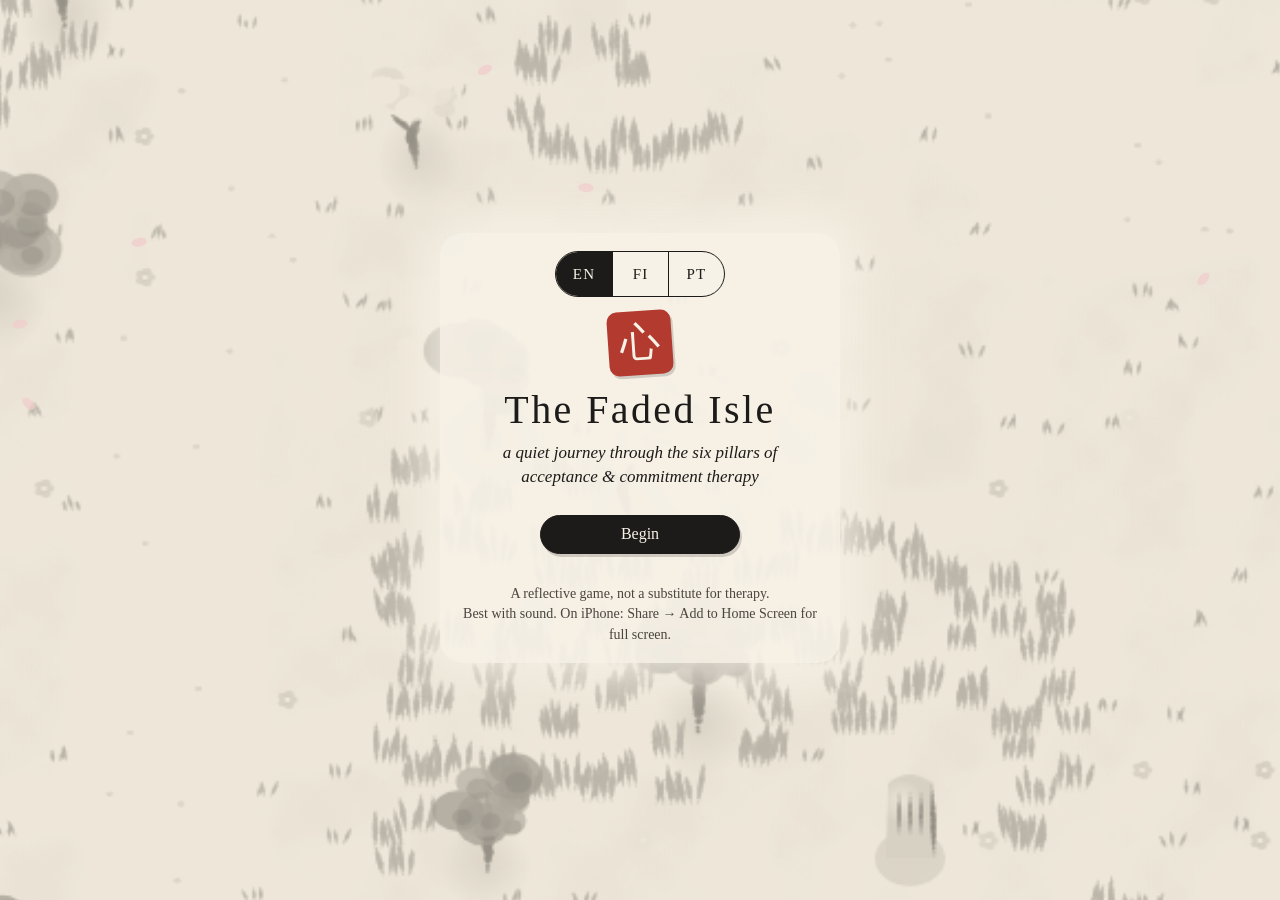
==== commit 16b6a442: "Merge branch 'native-fi'" ====
--- a/faded-isle.html
+++ b/faded-isle.html
@@ -1214,6 +1214,8 @@
 // chaves (ex.: `intro:`), os marcadores entre chaves (ex.: {name}, {n}) e o tamanho
 // das listas. O que faltar aparece em inglês.
 // Quem fala num diálogo: "Nome: …" no começo da linha (ex.: 'Sussurro: “…”').
+// Os espíritos selvagens (CREATURES) têm todos nome feminino: as frases com {name}
+// usam “a {name}” e “ela”. Se criar um novo, mantenha o feminino.
 //
 // Edit freely: only the text inside the quotes is shown. Keep keys, {placeholders}
 // and list lengths. Anything missing falls back to English.
@@ -1225,18 +1227,18 @@
     SUBTITLE: 'uma jornada tranquila pelos seis pilares da Terapia de Aceitação e Compromisso (ACT)',
 
     CHARACTERS: [
-      { name: 'Monge Andarilho', blurb: 'De manto, sem pressa, paciente como uma pedra.' },
-      { name: 'Raposinha', blurb: 'Focinho curioso, patas macias, cauda brilhante.' },
-      { name: 'Gota de Tinta', blurb: 'Uma única gota de tinta. Qualquer pessoa.' },
-      { name: 'Tsuru de Papel', blurb: 'Dobrado de uma carta antiga, leve como um sopro.' },
+      { name: 'Monge Andarilho', blurb: 'De manto, sem pressa, paciente feito pedra.' },
+      { name: 'Raposinha', blurb: 'Focinho curioso, patinhas macias, rabo reluzente.' },
+      { name: 'Gota de Tinta', blurb: 'Uma gota de tinta. Pode ser qualquer um.' },
+      { name: 'Tsuru de Papel', blurb: 'Dobrado de uma carta antiga, leve como um suspiro.' },
     ],
 
     INTRO: [
-      'Você acorda com o som do mar.',
-      'A ilha ao seu redor foi desenhada em tinta cinza, como se alguém a tivesse pintado e esquecido as cores.',
-      'Onde seus pés tocam o chão, a cor volta.',
-      'Seis espíritos vivem nesta ilha. Cada um guarda um jeito de viver bem com uma mente inquieta.',
-      'Seis caminhos partem da Grande Árvore. Siga qualquer um deles. Não existe ordem errada.',
+      'Você acorda com o barulho do mar.',
+      'A ilha à sua volta é toda traçada a nanquim, em tons de cinza, como se alguém a tivesse desenhado e esquecido de colorir.',
+      'Por onde seus pés passam, a cor volta.',
+      'Seis espíritos moram nesta ilha. Cada um guarda um jeito de conviver bem com uma mente inquieta.',
+      'Seis caminhos saem da Grande Árvore. Escolha qualquer um. Não existe ordem errada.',
     ],
 
     PILLARS: {
@@ -1245,17 +1247,17 @@
         region: 'O Bosque que Respira',
         guardian: 'Sussurro, o Cervo',
         greet: [
-          'Um cervo está parado entre os bambus, completamente imóvel.',
-          'Sussurro: “Sua mente chegou aqui vindo de ontem e de amanhã. Seus pés chegaram aqui vindo de agora mesmo.”',
-          'Sussurro: “Respire comigo por um momento.”',
+          'Entre os bambus, um cervo espera, imóvel.',
+          'Sussurro: “Sua mente chegou aqui vindo do ontem e do amanhã. Seus pés vieram direto do agora.”',
+          'Sussurro: “Respire comigo um instante.”',
         ],
-        plain: 'Estar em contato com o momento presente é trazer a atenção, com gentileza, para o que está aqui, agora: sua respiração, os sons, o chão debaixo de você. A mente adora viajar no tempo: para as preocupações e para as cenas que ficam se repetindo. O agora é o único lugar onde você pode de fato agir.',
+        plain: 'Estar em contato com o momento presente é trazer a atenção, com gentileza, para o que está acontecendo aqui e agora: a respiração, os sons, o chão sob os seus pés. A mente adora viajar no tempo, seja para as preocupações com o que vem, seja para as cenas que ela fica repassando. Mas é só no agora que você consegue agir de verdade.',
         more: [
-          'Não se trata de relaxar nem de esvaziar a mente. Trata-se de atenção flexível: perceber onde está sua atenção e escolher onde colocá-la.',
-          '“Lançar âncora” é uma prática rápida: perceba o que está surgindo dentro de você, volte para o seu corpo (pressione os pés no chão, endireite as costas) e depois se conecte com o que está ao seu redor. Diga o nome de cinco coisas que você vê.',
-          'Experimente em qualquer lugar: enquanto lava a louça, sinta a temperatura da água, o peso de um prato, o som. Quando a mente se distrair, e ela vai se distrair, perceba para onde ela foi e volte. Voltar é a prática.',
+          'O objetivo não é relaxar nem esvaziar a mente. É ter uma atenção flexível: perceber onde a sua atenção está e escolher onde colocá-la.',
+          'Uma prática rápida é “lançar âncora”: note o que está aparecendo aí dentro, volte para o corpo (firme os pés no chão, ajeite a coluna) e depois se conecte com o que está à sua volta. Diga o nome de cinco coisas que você está vendo.',
+          'Dá para praticar em qualquer lugar. Lavando a louça, por exemplo: sinta a temperatura da água, o peso do prato, o barulho. Quando a mente se distrair (e ela vai se distrair), perceba para onde ela foi e volte. A prática está justamente nesse voltar.',
         ],
-        rumi: 'A cada instante o mundo se faz novo,\ne nós, vendo-o sempre igual, não percebemos.',
+        rumi: 'A cada instante o mundo se renova,\ne nós, vendo-o sempre igual, nem percebemos.',
         rumiSource: 'segundo Rumi, Masnavi I',
       },
       defusion: {
@@ -1263,133 +1265,134 @@
         region: 'O Riacho das Folhas',
         guardian: 'Marola, a Carpa',
         greet: [
-          'Uma grande carpa koi dá voltas no riacho. Folhas de bordo deslizam sobre suas costas.',
-          'Marola: “Você carrega tantas palavras. Algumas são pesadas. Algumas nem são suas.”',
-          'Marola: “Vamos colocá-las em folhas e ver como flutuam.”',
+          'Uma carpa enorme nada em círculos no riacho, com folhas de bordo deslizando por cima das costas.',
+          'Marola: “Quanta palavra você carrega. Umas pesam. Outras nem são suas.”',
+          'Marola: “Vamos colocar cada uma numa folha e ver como elas boiam.”',
         ],
-        plain: 'Desfusão cognitiva é ver pensamentos como pensamentos: palavras e imagens que passam pela mente, e não ordens ou fatos. Quando estamos fundidos a um pensamento, ele parece a verdade. Quando nos desfundimos, podemos segurá-lo com leveza e escolher o que fazer.',
+        plain: 'Desfusão cognitiva é enxergar pensamentos como pensamentos: palavras e imagens passando pela mente, e não ordens ou fatos. Quando estamos fundidos com um pensamento, ele parece a pura verdade. Quando nos desfundimos, conseguimos segurá-lo com leveza e escolher o que fazer.',
         more: [
-          'Você não consegue impedir que os pensamentos cheguem, e discutir com eles muitas vezes só os deixa mais altos. A desfusão muda, em vez disso, a sua relação com eles.',
-          'Experimente colocar “Estou tendo o pensamento de que…” antes de um pensamento doloroso. “Eu sou um fracasso” vira “Estou tendo o pensamento de que eu sou um fracasso.” Perceba o pequeno espaço que aparece.',
-          'Outras maneiras: cante o pensamento com a melodia de “Parabéns pra você”, diga-o com voz de desenho animado ou agradeça à sua mente: “Valeu, mente, por tentar me proteger.” A ideia não é fazer o pensamento sumir. É se soltar do anzol dele.',
+          'Não dá para impedir que os pensamentos cheguem, e discutir com eles muitas vezes só faz com que gritem mais alto. A desfusão mexe em outra coisa: na sua relação com eles.',
+          'Experimente colocar “Estou tendo o pensamento de que…” antes de um pensamento doloroso. “Eu sou um fracasso” vira “Estou tendo o pensamento de que eu sou um fracasso”. Repare no espacinho que se abre.',
+          'Outros jeitos: cantar o pensamento com a melodia de “Parabéns pra você”, falar com voz de desenho animado ou agradecer à sua mente: “Valeu, mente, por tentar me proteger.” A ideia não é fazer o pensamento sumir. É deixar de ser fisgado por ele.',
         ],
-        rumi: 'Um pássaro voa alto; sua sombra corre pelo chão.\nO tolo persegue a sombra até gastar todas as suas flechas.',
+        rumi: 'Um pássaro voa alto; sua sombra corre pelo chão.\nO tolo persegue a sombra até gastar todas as flechas.',
         rumiSource: 'segundo Rumi, Masnavi I',
       },
       acceptance: {
         name: 'Aceitação',
         region: 'A Praia das Marés',
-        guardian: 'Velho Casco, a Tartaruga',
+        guardian: 'Vó Maré, a Tartaruga',
         greet: [
-          'Uma tartaruga muito antiga descansa onde as ondas chegam.',
-          'Velho Casco: “Estou aqui há mil marés. Parei de brigar com a água faz muito tempo.”',
-          'Velho Casco: “Observe as ondas comigo. Seus braços vão querer empurrar. Veja o que acontece se, em vez disso, você os abrir.”',
+          'Uma tartaruga muito antiga descansa bem onde as ondas quebram.',
+          'Vó Maré: “Estou aqui há mil marés. Faz tempo que parei de brigar com a água.”',
+          'Vó Maré: “Olhe as ondas comigo. Seus braços vão querer empurrar. Veja o que acontece se, em vez disso, você os abrir.”',
         ],
-        plain: 'Aceitação é abrir espaço para sentimentos, sensações e impulsos difíceis, em vez de lutar contra eles ou evitá-los. Não é gostar deles, nem desistir, e sim deixá-los estar aqui enquanto você segue vivendo. Lutar contra a dor costuma somar sofrimento a ela.',
+        plain: 'Aceitação é abrir espaço para sentimentos, sensações e impulsos difíceis, em vez de lutar contra eles ou fugir deles. Não é gostar deles, nem desistir: é deixar que estejam aqui enquanto você segue vivendo. Brigar com a dor costuma só somar mais sofrimento a ela.',
         more: [
-          'A dor faz parte de uma vida com sentido. Perdemos pessoas que amamos, falhamos em coisas que importam para nós, sentimos medo antes do que é importante. Tentar nunca sentir essas coisas muitas vezes encolhe a nossa vida.',
-          'Pratique a “expansão”: perceba onde o sentimento mora no seu corpo. Respire em direção a ele. Imagine abrir espaço ao redor dele, como se o sentimento pudesse flutuar num cômodo maior. Você não está tentando se livrar dele, só parando de puxar.',
-          'Uma pergunta útil: “Aceito ter este sentimento, se isso significar que posso fazer o que importa para mim?”',
+          'A dor faz parte de uma vida com sentido. A gente perde quem ama, falha em coisas que são importantes, sente medo antes do que realmente importa. Tentar nunca sentir nada disso muitas vezes acaba deixando a vida menor.',
+          'Experimente a “expansão”: perceba em que lugar do corpo o sentimento está. Respire na direção dele. Imagine abrir espaço em volta dele, como se ele pudesse flutuar num cômodo maior. Você não está tentando se livrar dele; só está parando de puxar a corda.',
+          'Uma pergunta que ajuda: “Eu topo sentir isso, se for o caminho para fazer o que importa para mim?”',
         ],
-        rumi: 'O corpo é uma hospedaria; toda manhã chega um novo hóspede.\nNão chame nenhum deles de fardo. Cada um foi enviado do além.',
+        rumi: 'O corpo é uma hospedaria; toda manhã chega um hóspede novo.\nNão chame nenhum de fardo: cada um foi enviado do além.',
         rumiSource: 'segundo Rumi, Masnavi V',
       },
       selfctx: {
         name: 'Eu como Contexto',
         region: 'O Lago Espelho',
-        guardian: 'Remanso, a Garça',
+        guardian: 'Serena, a Garça',
         greet: [
-          'Uma garça está de pé numa perna só, à beira do lago. A água está tão parada que guarda o céu inteiro.',
-          'Remanso: “Nuvens atravessam o lago. Tempestades atravessam o lago. O lago permanece.”',
-          'Remanso: “Me diga: quem é que percebe o clima?”',
+          'Na beira do lago, uma garça se equilibra numa perna só. A água está tão parada que o céu inteiro cabe nela.',
+          'Serena: “Nuvens passam pelo lago. Tempestades passam pelo lago. O lago permanece.”',
+          'Serena: “Me diga: quem é que percebe o clima?”',
         ],
-        plain: 'O eu como contexto (ou eu observador) é a parte de você que percebe: o observador estável que esteve presente em cada pensamento, sentimento e lembrança que você já teve. Pensamentos e sentimentos mudam como o clima. Quem os percebe é como o céu: acolhe todas as tempestades e nunca é ferido por nenhuma.',
+        plain: 'O eu como contexto (ou eu observador) é a parte de você que percebe: o observador constante que esteve presente em cada pensamento, sentimento e lembrança que você já teve. Pensamentos e sentimentos mudam como o clima. Quem os percebe é como o céu: abriga todas as tempestades, e nenhuma delas o machuca.',
         more: [
-          'Muitas vezes vivemos dentro de histórias sobre nós mesmos: “Eu sou a pessoa ansiosa”, “Criatividade não é comigo.” Essas histórias podem ser úteis, mas não são você por inteiro.',
-          'Experimente: perceba que você está lendo. Agora perceba quem está percebendo. Esse eu que percebe estava lá quando você era criança, e está aqui agora. Seu corpo, seus papéis e seu humor mudaram; quem observa, não.',
-          'A partir desse lugar, até experiências muito dolorosas podem ser acolhidas sem que elas engulam você.',
+          'Muitas vezes a gente vive dentro de histórias sobre nós mesmos: “Eu sou a pessoa ansiosa”, “Não sou uma pessoa criativa”. Essas histórias podem até ser úteis, mas não são você por inteiro.',
+          'Experimente: perceba que você está lendo. Agora perceba quem está percebendo. Esse eu que percebe já estava aí quando você era criança, e está aqui agora. Seu corpo, seus papéis e seu humor mudaram; quem observa, não.',
+          'Desse lugar, dá para acolher até experiências muito dolorosas sem que elas engulam você.',
         ],
-        rumi: 'O coração é um espelho.\nPolido, mostra o céu inteiro sem se tornar o céu.',
+        rumi: 'O coração é um espelho.\nPolido, reflete o céu inteiro sem se tornar o céu.',
         rumiSource: 'segundo Rumi, Masnavi I',
       },
       values: {
         name: 'Valores',
         region: 'O Cume das Lanternas',
-        guardian: 'Lume, a Coruja',
+        guardian: 'Luzia, a Coruja',
         greet: [
           'No alto da montanha, uma coruja está pousada entre lanternas de papel apagadas.',
-          'Lume: “Cada lanterna aqui é algo com que um coração pode se importar. Nenhuma é a certa. Algumas são suas.”',
-          'Lume: “Escolha as que parecem um lar. Vamos acendê-las juntos.”',
+          'Luzia: “Cada lanterna guarda algo que pode ser precioso para um coração. Nenhuma é a certa. Algumas são suas.”',
+          'Luzia: “Escolha as que fazem você se sentir em casa. Vamos acender juntos.”',
         ],
-        plain: 'Valores são as qualidades que você quer trazer para a sua vida: como você quer tratar a si mesmo, os outros e o mundo. Diferente das metas, os valores nunca ficam “prontos”. São uma direção de bússola, não um destino. Eles dão sentido às coisas difíceis que estamos dispostos a sentir.',
+        plain: 'Valores são as qualidades que você quer trazer para a sua vida: o jeito como você quer tratar a si, os outros e o mundo. Diferente das metas, valores nunca ficam “prontos”. São uma direção, como a de uma bússola, e não um ponto de chegada. São eles que dão sentido às coisas difíceis que estamos dispostos a sentir.',
         more: [
-          'Metas podem ser riscadas da lista (“correr uma maratona”). Valores continuam (“cuidar do meu corpo”, “ter espírito aventureiro”).',
-          'Pistas dos seus valores muitas vezes se escondem dentro da sua dor: sofremos pelo que nos importa. A solidão pode apontar para um valor de conexão; a ansiedade antes de uma apresentação, para um valor de fazer um bom trabalho.',
-          'Pergunte-se: “No meu aniversário de 80 anos, o que eu gostaria que as pessoas dissessem sobre aquilo que eu defendi?” Ou: “Se ninguém nunca ficasse sabendo, o que eu ainda assim gostaria de fazer?”',
+          'Metas dá para riscar da lista (“correr uma maratona”). Valores seguem com você (“cuidar do meu corpo”, “ter espírito de aventura”).',
+          'As pistas dos seus valores muitas vezes estão escondidas na sua dor: a gente sofre por aquilo que importa. A solidão pode apontar para um valor de conexão; o frio na barriga antes de uma apresentação, para o valor de fazer um bom trabalho.',
+          'Pergunte-se: “Na festa dos meus 80 anos, o que eu gostaria de ouvir as pessoas dizerem sobre quem eu fui e o que eu defendi?” Ou: “Se ninguém nunca ficasse sabendo, o que eu ainda assim gostaria de fazer?”',
         ],
-        rumi: 'Escute a flauta de junco e sua canção triste.\nEla sente saudade do juncal de onde foi cortada; sua saudade é a sua música.',
+        rumi: 'Escute a flauta de junco e seu canto triste.\nEla sente saudade do juncal de onde foi cortada; essa saudade é a sua música.',
         rumiSource: 'segundo Rumi, Masnavi I',
       },
       action: {
         name: 'Ação Comprometida',
         region: 'As Pedras do Caminho',
-        guardian: 'Pulinho, o Sapo',
+        guardian: 'Pipoca, o Sapo',
         greet: [
-          'Um sapinho está sentado numa pedra no meio do lago.',
-          'Pulinho: “Oi! Todo mundo quer atravessar num pulo só. Ninguém consegue.”',
-          'Pulinho: “Uma pedra de cada vez. E sim, suas preocupações podem vir junto.”',
+          'Um sapinho está sentado numa pedra, no meio do lago.',
+          'Pipoca: “Oi! Todo mundo quer atravessar num pulo só. Ninguém consegue.”',
+          'Pipoca: “É uma pedra de cada vez. E pode trazer suas preocupações junto, viu?”',
         ],
-        plain: 'Ação comprometida é dar passos, muitas vezes pequenos, na direção dos seus valores, mesmo quando pensamentos e sentimentos difíceis vêm junto. É onde todos os outros pilares se encontram: perceber, se soltar, abrir espaço e então seguir em direção ao que importa.',
+        plain: 'Ação comprometida é dar passos, muitas vezes pequenos, na direção dos seus valores, mesmo quando pensamentos e sentimentos difíceis vêm junto. É aqui que todos os outros pilares se encontram: perceber, se soltar dos ganchos, abrir espaço e seguir na direção do que importa.',
         more: [
-          'Comece pequeno: o menor passo que você poderia dar hoje em direção a um valor. Depois, o próximo. Ações pequenas e repetidas constroem uma vida.',
-          'Obstáculos vão aparecer: medo, “eu não consigo”, “agora não”. Conte com eles. Você não precisa esperar que eles vão embora para se mexer.',
-          'Quando você escorregar, e todo mundo escorrega, perceba sem julgamentos duros e volte para os seus valores. Compromisso não é nunca cair do cavalo; é subir de novo.',
+          'Comece pequeno: qual é o menor passo que você poderia dar hoje na direção de um valor? Depois, o próximo. Pequenas ações, repetidas, constroem uma vida.',
+          'Obstáculos vão aparecer: medo, “não consigo”, “agora não”. Pode contar com eles. Você não precisa esperar que eles vão embora para começar a se mexer.',
+          'Quando você escorregar (e todo mundo escorrega), perceba sem se julgar com dureza e volte para os seus valores. Compromisso não é nunca cair; é levantar e voltar para o caminho.',
         ],
         rumi: 'O caminho não tem fim. Mesmo assim, levante o pé e caminhe.\nNão fique olhando com medo para a distância.',
         rumiSource: 'segundo Rumi (atribuição tradicional)',
       },
     },
 
+    // No encontro, “ela” é sempre o espírito selvagem (todos têm nome feminino).
     MOVES: {
-      notice: { name: 'Perceber', text: 'Você simplesmente percebe. “Ah. Aí está você.”' },
-      drop_anchor: { name: 'Lançar âncora', text: 'Você pressiona os pés na terra, respira e olha em volta. O chão está aqui. Você também.' },
+      notice: { name: 'Perceber', text: 'Você só percebe. “Ah. Você está aí.”' },
+      drop_anchor: { name: 'Lançar âncora', text: 'Você firma os pés na terra, respira e olha em volta. O chão está aqui. Você também.' },
       name_thought: { name: 'Nomear o pensamento', text: '“Estou tendo o pensamento de que…” As palavras perdem um pouco da força.' },
-      make_room: { name: 'Abrir espaço', text: 'Você respira dentro do sentimento e deixa que ele tenha algum espaço, como quem abre uma janela.' },
-      become_sky: { name: 'Ser o céu', text: 'Você percebe que é quem percebe. O clima passa; o céu permanece.' },
-      remember: { name: 'Lembrar o que importa', text: 'Você se lembra do que é importante para você. A criatura continua aqui, mas já não está no comando.' },
-      step_with: { name: 'Dar um passo com ela', text: 'Você dá um pequeno passo em direção ao que importa e deixa que ela venha junto.' },
+      make_room: { name: 'Abrir espaço', text: 'Você respira junto com o sentimento e dá um pouco de espaço para ele, como quem abre uma janela.' },
+      become_sky: { name: 'Ser o céu', text: 'Você percebe que é você quem percebe. O clima passa; o céu fica.' },
+      remember: { name: 'Lembrar o que importa', text: 'Você lembra do que é importante para você. Ela continua aqui, mas já não é ela quem manda.' },
+      step_with: { name: 'Dar um passo com ela', text: 'Você dá um pequeno passo na direção do que importa e deixa que ela venha junto.' },
     },
 
     STRUGGLE_MOVES: [
-      { name: 'Empurrar para longe', text: 'Você empurra com toda a força. Ela empurra de volta, mais forte.' },
+      { name: 'Empurrar para longe', text: 'Você empurra com toda a força. Ela empurra de volta, mais forte ainda.' },
       { name: 'Discutir com ela', text: 'Você discute. Ela tem resposta para tudo, e agora tem toda a sua atenção.' },
-      { name: 'Se distrair', text: 'Você olha para o outro lado. Por um momento ela some… e depois volta mais alta do que antes.' },
-      { name: 'Fugir', text: 'Você foge. Ela é mais rápida, porque mora dentro dos seus próprios passos.' },
+      { name: 'Se distrair', text: 'Você olha para o outro lado. Por um instante ela some… e depois volta com mais força.' },
+      { name: 'Fugir', text: 'Você foge. Ela é mais rápida, porque mora nos seus próprios passos.' },
     ],
 
     CREATURES: [
-      { name: 'Sopro de Aflição', thought: '“E se tudo der errado?”',
-        lore: 'O Sopro de Aflição vive no amanhã. Tem boas intenções: tenta preparar você para todos os perigos de uma vez.' },
-      { name: 'Espinho da Dúvida', thought: '“Você não é suficiente.”',
-        lore: 'O Espinho da Dúvida repete palavras antigas que um dia ouviu por aí. Acredita nelas menos do que você imagina.' },
-      { name: 'Eco do Arrependimento', thought: '“Você devia ter feito diferente.”',
-        lore: 'O Eco do Arrependimento vive no ontem. A tristeza dele mostra o quanto você se importava.' },
-      { name: 'Garoa da Tristeza', thought: 'Uma chuva mansa e pesada que não para.',
+      { name: 'Bruma da Preocupação', thought: '“E se tudo der errado?”',
+        lore: 'A Bruma da Preocupação mora no amanhã. Ela tem boa intenção: tenta preparar você para todos os perigos ao mesmo tempo.' },
+      { name: 'Farpa da Dúvida', thought: '“Você não está à altura.”',
+        lore: 'A Farpa da Dúvida repete palavras antigas que um dia ouviu por aí. Ela acredita nelas menos do que você imagina.' },
+      { name: 'Ladainha do Arrependimento', thought: '“Você devia ter feito diferente.”',
+        lore: 'A Ladainha do Arrependimento mora no ontem e repete sempre a mesma coisa. A tristeza dela mostra o quanto você se importava.' },
+      { name: 'Garoa da Tristeza', thought: 'Uma chuva fina e pesada que não passa.',
         lore: 'A Garoa da Tristeza rega os lugares onde o amor crescia, e ainda cresce.' },
       { name: 'Brasa', thought: '“Isso não é justo!”',
-        lore: 'A Brasa se inflama quando algo importante é desrespeitado. É um sinal, não uma ordem.' },
-      { name: 'Concha da Vergonha', thought: '“Se esconda. Não deixe que vejam.”',
-        lore: 'A Concha da Vergonha se fecha para proteger um coração macio. Ela relaxa um pouco sempre que é recebida com gentileza.' },
-      { name: 'Ventania Inquieta', thought: '“Faça outra coisa. Qualquer outra coisa. Agora.”',
-        lore: 'A Ventania Inquieta é a vontade de fugir. Ela passa, como todo vento, se você a deixar soprar.' },
+        lore: 'A Brasa se acende quando um limite importante é ultrapassado. É um sinal, não uma ordem.' },
+      { name: 'Concha da Vergonha', thought: '“Se esconde. Não deixa ninguém ver.”',
+        lore: 'A Concha da Vergonha se fecha para proteger um coração delicado. Ela se abre um pouquinho cada vez que é recebida com gentileza.' },
+      { name: 'Ventania Inquieta', thought: '“Faz outra coisa. Qualquer coisa. Agora.”',
+        lore: 'A Ventania Inquieta é a vontade de fugir. Como todo vento, ela passa, se você deixar que sopre.' },
       { name: 'Pedra do Não Consigo', thought: '“Eu não consigo.”',
-        lore: 'A Pedra do Não Consigo é pesada, mas dá para carregá-la. Tem gente que a carrega até chegar aos próprios sonhos.' },
+        lore: 'A Pedra do Não Consigo é pesada, mas dá para carregar. Tem gente que a leva junto até realizar seus sonhos.' },
     ],
 
     VERSES: [
-      { text: 'Morri como pedra e virei flor,\nmorri como flor e renasci como criatura.\nQuando foi que mudar me fez menor?', source: 'segundo Rumi, Masnavi III' },
+      { text: 'Morri como pedra e virei flor,\nmorri como flor e me ergui animal.\nQuando foi que mudar me fez menor?', source: 'segundo Rumi, Masnavi III' },
       { text: 'As lâmpadas são muitas; a luz é uma só.', source: 'segundo Rumi, Masnavi III' },
-      { text: 'O amor é o astrolábio\nque lê os mistérios dos céus.', source: 'segundo Rumi, Masnavi I' },
+      { text: 'O amor é o astrolábio\nque decifra os mistérios do céu.', source: 'segundo Rumi, Masnavi I' },
       { text: 'A mariposa rodeia a vela\nporque viu a luz.', source: 'segundo Rumi' },
     ],
 
@@ -1411,202 +1414,202 @@
     },
 
     SMALL_STEPS: {
-      default: ['Mandar uma mensagem gentil', 'Fazer uma caminhada de dez minutos', 'Escrever uma frase', 'Fazer uma pergunta sincera', 'Descansar cinco minutos sem culpa'],
-      Kindness: ['Dizer algo gentil para alguém hoje', 'Falar consigo com carinho de amigo, uma vez hoje'],
+      default: ['Mandar uma mensagem carinhosa', 'Caminhar por dez minutos', 'Escrever uma frase', 'Fazer uma pergunta sincera', 'Descansar cinco minutos sem culpa'],
+      Kindness: ['Dizer algo gentil para alguém hoje', 'Se tratar com carinho de amigo, uma vez hoje'],
       Curiosity: ['Pesquisar uma coisa que você sempre quis saber', 'Perguntar a alguém como foi o dia e ouvir de verdade'],
-      Courage: ['Fazer uma pequena coisa que você anda evitando', 'Dizer “não” uma vez, quando quiser dizer não'],
-      Connection: ['Mandar mensagem para alguém de quem sente falta', 'Guardar o celular durante uma refeição com alguém'],
+      Courage: ['Fazer uma coisinha que você anda evitando', 'Dizer “não” uma vez, quando for mesmo não'],
+      Connection: ['Mandar mensagem para alguém de quem sente falta', 'Deixar o celular de lado numa refeição com alguém'],
       Creativity: ['Desenhar, escrever ou cantarolar por cinco minutos', 'Fazer algo imperfeito de propósito'],
-      Health: ['Beber um copo de água agora', 'Ir dormir 20 minutos mais cedo hoje'],
-      Honesty: ['Contar a alguém como você está de verdade', 'Anotar uma verdade que você anda evitando'],
+      Health: ['Beber um copo d’água agora', 'Ir dormir 20 minutos mais cedo hoje'],
+      Honesty: ['Contar a alguém como você está de verdade', 'Escrever uma verdade que você anda evitando'],
       Play: ['Fazer algo só por diversão, por dez minutos'],
-      Growth: ['Ler cinco páginas de algo que desafie você'],
-      Nature: ['Sair e observar o céu por um minuto'],
+      Growth: ['Ler cinco páginas de algo que puxe por você'],
+      Nature: ['Sair e reparar no céu por um minuto'],
       Calm: ['Respirar devagar três vezes antes da próxima tarefa'],
-      Adventure: ['Andar por uma rua onde você nunca andou'],
+      Adventure: ['Passar por uma rua onde você nunca andou'],
       Family: ['Ligar ou mandar mensagem para alguém da família'],
-      Learning: ['Aprender uma palavra ou um fato novo hoje'],
-      Fairness: ['Perceber quem não está sendo ouvido, e ouvir'],
-      Beauty: ['Fotografar algo bonito hoje'],
+      Learning: ['Aprender uma palavra ou uma curiosidade nova hoje'],
+      Fairness: ['Reparar em quem não está sendo ouvido, e ouvir'],
+      Beauty: ['Tirar uma foto de algo bonito hoje'],
       'Self-care': ['Fazer hoje uma coisa só para cuidar de você'],
-      Contribution: ['Ajudar alguém numa pequena tarefa'],
+      Contribution: ['Ajudar alguém numa tarefinha'],
     },
 
     TREE: {
       asleep: [
         'A Grande Árvore dorme. Suas folhas têm o cinza da tinta velha.',
-        'Seis espíritos guardam as cores dela. Visite-os, em qualquer ordem.',
+        'Seis espíritos guardam as cores dela. Visite cada um, na ordem que quiser.',
       ],
       ending: [
-        'Você pousa a mão na Grande Árvore.',
+        'Você encosta a mão na Grande Árvore.',
         'Seis luzes sobem dos cantos da ilha: do bosque, do riacho, da praia, do lago, do cume, das pedras.',
         'Elas se encontram nos galhos. A árvore se lembra das suas cores.',
-        'Nada na ilha foi consertado ou removido. As preocupações ainda vagam pela grama. As ondas ainda chegam.',
+        'Nada na ilha foi consertado ou tirado do lugar. As preocupações continuam vagando pela grama. As ondas continuam chegando.',
         'Mas agora você sabe caminhar com elas.',
       ],
       ending_rumi: 'Por que ficar na prisão\nse a porta está escancarada?',
       ending_rumi_source: 'segundo Rumi',
-      outro: 'Abertura. Consciência. Engajamento. Isso é flexibilidade psicológica: o coração da ACT.',
+      outro: 'Abertura. Consciência. Engajamento. Isso é flexibilidade psicológica, o coração da ACT.',
     },
 
     SIGN: [
-      'Uma placa desgastada está ao lado da Grande Árvore:',
-      '“Norte: o Cume das Lanternas. Noroeste: o Bosque que Respira. Nordeste: o Riacho das Folhas. Oeste: o Lago Espelho. Leste: as Pedras do Caminho. Sul: a Praia das Marés.”',
+      'Ao lado da Grande Árvore há uma placa gasta pelo tempo:',
+      '“Norte: Cume das Lanternas. Noroeste: Bosque que Respira. Nordeste: Riacho das Folhas. Oeste: Lago Espelho. Leste: Pedras do Caminho. Sul: Praia das Marés.”',
       'Embaixo, alguém rabiscou com letra torta: “A grama cinzenta esconde espíritos errantes. Seja gentil com eles.”',
     ],
 
-    DISCLAIMER: 'Um jogo de reflexão, não um substituto para a terapia.',
+    DISCLAIMER: 'Um jogo para refletir. Não substitui terapia.',
 
     UI: {
-      loading: 'moendo a tinta…',
+      loading: 'preparando o nanquim…',
       begin: 'Começar', continue: 'Continuar', newJourney: 'Nova jornada', cancel: 'Cancelar',
-      newJourneyConfirm: 'Começar uma nova jornada? Seu progresso atual será apagado.',
-      newJourneyYes: 'Sim, começar de novo',
-      titleFoot: 'Melhor com som. No iPhone: Compartilhar → Adicionar à Tela de Início, para jogar em tela cheia.',
+      newJourneyConfirm: 'Começar uma nova jornada? Seu progresso atual vai ser apagado.',
+      newJourneyYes: 'Sim, começar do zero',
+      titleFoot: 'Melhor com som. No iPhone, toque em Compartilhar → Adicionar à Tela de Início para jogar em tela cheia.',
       language: 'Idioma',
-      whoWalks: 'Quem caminha pela ilha?',
-      changeLater: 'Você pode mudar isso depois, no diário.',
+      whoWalks: 'Quem vai caminhar pela ilha?',
+      changeLater: 'Dá para mudar depois, no diário.',
       act: { meet: 'Falar', read: 'Ler', touch: 'Tocar' },
       aria: { pills: 'Pilares aprendidos', sound: 'Som', journal: 'Diário' },
-      welcomeBack: '{name}: “Que bom ver você de novo.”',
+      welcomeBack: '{name}: “Que bom que você voltou.”',
       practiceAgain: 'Praticar de novo', hearVerse: 'Ouvir o verso', goodbye: 'Tchau',
-      learnedMove: 'Você aprendeu um novo jeito de encontrar os espíritos selvagens: “{move}”.',
-      sixDone: ['Um zumbido profundo sobe do coração da ilha.', 'A Grande Árvore está despertando. Volte para o centro.'],
-      verseAdded: 'Um verso foi adicionado ao seu diário',
+      learnedMove: 'Você aprendeu um novo jeito de lidar com os espíritos selvagens: “{move}”.',
+      sixDone: ['Um som grave e profundo vem do coração da ilha.', 'A Grande Árvore está despertando. Volte para o centro.'],
+      verseAdded: 'Novo verso no seu diário',
       learnMore: 'Saiba mais',
       struggle: 'luta',
-      softens: ' Ela se acalma visivelmente.',
-      tip: '  (Lutar contra o que sentimos tende a fazer isso crescer. A ACT chama isso de interruptor da luta.)',
-      metAgain: '{name} de novo. Vocês já se encontraram.',
-      wild: 'Da grama cinzenta surge um espírito selvagem: {name}.',
+      softens: ' Ela fica bem mais calma.',
+      tip: '  (Lutar contra o que sentimos costuma fazer isso crescer. Na ACT, isso se chama “interruptor da luta”.)',
+      metAgain: 'A {name} de novo. Vocês já se conhecem.',
+      wild: 'Da grama cinzenta sai flutuando um espírito selvagem: a {name}.',
       walkOn: 'Seguir caminho',
-      friend: 'A luta se acalma. {name} continua aqui, mas já não puxa você. Agora caminha ao seu lado.',
-      addedJournal: 'Adicionado ao seu diário.',
-      tired: 'O cabo de guerra é exaustivo. Você solta a corda por enquanto, e {name} volta flutuando para a grama. Ninguém ganha um cabo de guerra com a própria mente.',
-      left: 'Você deixa {name} em paz. Um dia volta, e tudo bem.',
+      friend: 'A luta perde força. A {name} continua aqui, mas já não puxa você. Agora ela caminha ao seu lado.',
+      addedJournal: 'Anotado no seu diário.',
+      tired: 'Esse cabo de guerra cansa. Você solta a corda por enquanto, e a {name} volta flutuando para a grama. Ninguém ganha um cabo de guerra contra a própria mente.',
+      left: 'Você deixa a {name} em paz. Um dia ela volta, e tudo bem.',
       journal: 'Diário', close: 'Fechar',
       tabs: { pillars: 'Pilares', spirits: 'Espíritos', verses: 'Versos', you: 'Você' },
-      pillarsIntro: 'Juntos, os seis pilares da ACT constroem a flexibilidade psicológica: abertura, consciência e engajamento no que importa.',
-      notLearned: 'Ainda não aprendido. {short} espera por você em: {region}.',
+      pillarsIntro: 'Juntos, os seis pilares da ACT constroem a flexibilidade psicológica: abertura, consciência e engajamento naquilo que importa.',
+      notLearned: 'Ainda não aprendido. {short} está à sua espera: {region}.',
       spiritsCount: 'Espíritos ao seu lado: {n} de {total}.',
       unknownSpirit: '???', unmetLore: 'Vaga pela grama cinzenta.',
-      noVerses: 'Os versos se juntam aqui conforme você encontra os espíritos e lê as pedras antigas.',
-      versesNote: 'Os versos são recriações livres segundo Rumi (Jalāl al-Dīn Rūmī, 1207–1273), não traduções diretas.',
+      noVerses: 'Os versos vão se juntando aqui conforme você conhece os espíritos e lê as pedras antigas.',
+      versesNote: 'Os versos são recriações livres a partir de Rumi (Jalāl al-Dīn Rūmī, 1207–1273), não traduções diretas.',
       traveller: 'Viajante',
-      yourLanterns: 'Suas lanternas', noLanterns: 'Ainda não escolhidas. Elas esperam no Cume das Lanternas.',
-      yourSteps: 'Seus pequenos passos', noSteps: 'Ainda não dados. As Pedras do Caminho ficam a leste.',
+      yourLanterns: 'Suas lanternas', noLanterns: 'Ainda não escolhidas. Elas esperam por você no Cume das Lanternas.',
+      yourSteps: 'Seus pequenos passos', noSteps: 'Nenhum ainda. As Pedras do Caminho ficam a leste.',
       listSep: ' · ',
       quote: '“{text}”',
-      share: 'Compartilhar este jogo', feedback: 'Deixar um comentário', startOver: 'Recomeçar',
+      share: 'Compartilhar o jogo', feedback: 'Deixar um comentário', startOver: 'Recomeçar',
       startOverConfirm: 'Recomeçar? Isso apaga seu progresso neste aparelho.',
       startOverYes: 'Sim, recomeçar', startOverNo: 'Manter minha jornada',
-      staysHere: 'Tudo o que você escreve fica neste aparelho.',
-      fbPlaceholder: 'Como foi? Algum momento ficou com você? Uma coisa que você mudaria?',
-      fbIntro: 'Suas palavras vão direto para a pessoa que criou esta ilha. Não precisa de conta.',
-      fbAnon: 'Anônimo. Por favor, não inclua dados pessoais.',
+      staysHere: 'Tudo o que você escreve fica só neste aparelho.',
+      fbPlaceholder: 'Como foi para você? Algum momento marcou? O que você mudaria?',
+      fbIntro: 'Suas palavras vão direto para quem criou esta ilha. Não precisa criar conta.',
+      fbAnon: 'É anônimo. Por favor, não coloque dados pessoais.',
       send: 'Enviar',
-      fbThanks: 'Obrigado. Suas palavras foram enviadas.',
-      fbFail: 'Não foi possível enviar. Tente de novo quando estiver on-line.',
+      fbThanks: 'Obrigado! Sua mensagem foi enviada.',
+      fbFail: 'Não deu para enviar. Tente de novo quando tiver internet.',
       shareText: 'Um joguinho tranquilo sobre os seis pilares da Terapia de Aceitação e Compromisso (ACT).',
       linkCopied: 'Link copiado',
-      copyManually: 'Copie o endereço no navegador para compartilhar',
+      copyManually: 'Copie o endereço do navegador para compartilhar',
     },
   },
 
   // ---------------------------------------------------------------- exercises.js
   exercises: {
     present: {
-      intro: 'Respire com o círculo: inspire enquanto ele cresce, expire enquanto ele suaviza. Três respirações.',
+      intro: 'Respire junto com o círculo: inspire enquanto ele cresce, expire enquanto ele diminui. Três respirações.',
       begin: 'Começar', skip: 'Pular',
-      breath: 'Respiração {n} de 3. Deixe que ela seja do jeito que é.',
+      breath: 'Respiração {n} de 3. Deixe que ela seja como for.',
       in: 'inspire', out: 'expire',
-      notice: 'Agora perceba o que está aqui. Toque em cada coisa ao percebê-la: pelo menos quatro.',
-      count: 'Percebidas: {n} de 4. Fique um momento com cada uma.',
-      enough: 'Você pode continuar percebendo ou seguir quando quiser.',
+      notice: 'Agora repare no que está aqui. Toque em cada coisa conforme for percebendo: pelo menos quatro.',
+      count: 'Percebidas: {n} de 4. Fique um instante com cada uma.',
+      enough: 'Pode continuar percebendo, ou seguir quando quiser.',
       things: ['Sua respiração, do jeito que está', 'O peso do seu corpo', 'Um pensamento passando', 'Um som, perto ou longe',
-        'O ar ou o tecido tocando sua pele', 'Um gosto na boca, ou nenhum', 'A luz e as cores à sua frente',
-        'Onde seu corpo encontra o chão ou o assento', 'Um cheiro, ou a falta dele'],
+        'O ar ou a roupa na sua pele', 'Um gosto na boca, ou nenhum', 'A luz e as cores à sua frente',
+        'Onde seu corpo toca o chão ou o assento', 'Um cheiro, ou a falta dele'],
       cont: 'Continuar',
     },
     defusion: {
-      intro: 'Toque num pensamento. Perceba-o como um pensamento, depois coloque-o numa folha e deixe o riacho levá-lo.',
-      thoughts: ['Eu não sou suficiente', 'Algo ruim vai acontecer', 'Eu sempre estrago tudo', 'Não vou dar conta disso', 'Todo mundo já tem a vida resolvida'],
+      intro: 'Toque num pensamento. Perceba que ele é um pensamento, coloque-o numa folha e deixe o riacho levar.',
+      thoughts: ['Eu não sou suficiente', 'Algo ruim vai acontecer', 'Eu sempre estrago tudo', 'Não vou dar conta disso', 'Todo mundo tem a vida resolvida'],
       having: ['“Estou tendo o pensamento de que eu não sou suficiente.”', '“Estou tendo o pensamento de que algo ruim vai acontecer.”',
         '“Estou tendo o pensamento de que eu sempre estrago tudo.”', '“Estou tendo o pensamento de que não vou dar conta disso.”',
-        '“Estou tendo o pensamento de que todo mundo já tem a vida resolvida.”'],
+        '“Estou tendo o pensamento de que todo mundo tem a vida resolvida.”'],
       havingOwn: 'Estou tendo o pensamento: “{thought}”',
       own: 'Ou escreva um pensamento seu', leaf: 'Folha', cont: 'Continuar',
-      outro: ['Marola: “Os pensamentos desapareceram? Não. Eles flutuaram. Você os observou em vez de ser eles.”',
+      outro: ['Marola: “Os pensamentos sumiram? Não. Eles foram boiando. Você ficou olhando para eles, em vez de ser eles.”',
               'Marola: “Um pensamento é uma folha, não o rio. Você é quem está na margem.”'],
     },
     acceptance: {
-      explore: 'Arraste em qualquer lugar da praia para andar. Quando as ondas vierem, mova-se como quiser: para dentro delas, para longe delas, como for.',
+      explore: 'Arraste em qualquer ponto da praia para andar. Quando as ondas vierem, faça o que quiser: ir para cima delas, fugir delas, tanto faz.',
       hint: 'arraste para andar',
       effort: 'esforço',
-      coming: 'Uma onda está vindo… Mova-se como quiser.',
+      coming: 'Lá vem uma onda… Faça o que quiser.',
       into: 'Você empurra a onda. Ela empurra de volta, mais forte.',
-      away: 'Você corre. A onda é mais rápida que você.',
+      away: 'Você corre. A onda é mais rápida.',
       side: 'Você tenta desviar. A onda é mais larga que você.',
-      still: 'Você fica onde está. A onda passa ao seu redor e vai embora.',
-      triedLines: ['Velho Casco: “Empurrar ou fugir fez a onda parar? Ela veio mesmo assim, e custou caro para você.”'],
-      stillLines: ['Velho Casco: “Você não saiu do lugar. Muita gente empurra ou foge. Agora vamos ficar de propósito, e perceber como é.”'],
-      advice: ['Velho Casco: “Agora experimente isto: quando a próxima onda vier, fique onde está. Sinta seus pés na areia. Deixe que ela passe ao seu redor.”'],
-      stay: 'Fique onde está. Sinta seus pés na areia. Deixe as ondas virem.',
-      coming2: 'Uma onda está vindo… Fique. Sinta seus pés na areia.',
-      calm: ['A onda passa ao seu redor: fria, forte… e depois vai embora. Você continua de pé.',
+      still: 'Você fica onde está. A onda passa em volta de você e vai embora.',
+      triedLines: ['Vó Maré: “Empurrar ou fugir fez a onda parar? Ela veio do mesmo jeito, e ainda custou caro para você.”'],
+      stillLines: ['Vó Maré: “Você ficou onde estava. Muita gente empurra ou foge. Agora vamos ficar de propósito, e reparar como é.”'],
+      advice: ['Vó Maré: “Agora experimente assim: quando vier a próxima onda, fique onde está. Sinta os pés na areia. Deixe que ela passe em volta de você.”'],
+      stay: 'Fique onde está. Sinta os pés na areia. Deixe as ondas virem.',
+      coming2: 'Lá vem uma onda… Fique. Sinta os pés na areia.',
+      calm: ['A onda passa em volta de você: gelada, forte… e depois vai embora. Você continua de pé.',
              'Mais uma onda. Você abre espaço para ela. É desconfortável, e passa.',
-             'A água vem e vai ao redor dos seus pés. Você está aqui.'],
+             'A água vai e vem em volta dos seus pés. Você está aqui.'],
       moved: 'Você se mexeu, e a onda jogou você de um lado para o outro. Tudo bem. Na próxima, veja o que acontece se você ficar.',
-      outro: ['Velho Casco: “As ondas nunca ficaram menores. Empurrá-las ou fugir delas só custou esforço, e a água veio mesmo assim.”',
-              'Velho Casco: “Quando você ficou e abriu espaço, a mesma água passou ao seu redor e foi embora. Você continuou de pé.”',
-              'Velho Casco: “Isso é aceitação: não é gostar da onda, nem fazê-la sumir. É deixá-la estar aqui, para que sua força fique livre para o que importa.”'],
+      outro: ['Vó Maré: “As ondas nunca diminuíram. Empurrar ou fugir só gastou a sua força, e a água veio do mesmo jeito.”',
+              'Vó Maré: “Quando você ficou e abriu espaço, a mesma água passou em volta de você e foi embora. E você continuou de pé.”',
+              'Vó Maré: “Isso é aceitação: não é gostar da onda, nem fazer ela sumir. É deixar que ela esteja aqui, para que a sua força fique livre para o que importa.”'],
     },
     selfctx: {
-      intro: 'Você é o céu sobre o lago. O clima passa por ele. Toque num pedaço de clima e dê nome ao que ele é.',
-      pick: 'Dê nome ao que você percebe: {item}',
-      named: 'Você percebe {label}: {item}. Isso segue adiante. O céu continua sendo o céu.',
-      push: 'Empurrar o clima não limpa o céu. Só faz ele inchar. Tente perceber, em vez de empurrar.',
-      storm: 'Chega uma tempestade: tanta coisa ao mesmo tempo. Continue percebendo, um pedaço de cada vez. Por trás dela, o céu não mudou.',
-      calm: 'A tempestade segue adiante. O céu está exatamente como estava.',
-      done: '{n} pedaços de clima vieram e foram. O céu acolheu cada um deles.',
+      intro: 'Você é o céu sobre o lago. O clima vai passando por ele. Toque no que estiver passando e dê um nome ao que é.',
+      pick: 'Dê um nome ao que você percebe: {item}',
+      named: 'Você percebe {label}: {item}. Isso passa. O céu continua sendo céu.',
+      push: 'Empurrar o clima não limpa o céu. Só deixa tudo mais carregado. Tente perceber, em vez de empurrar.',
+      storm: 'Chega uma tempestade: muita coisa ao mesmo tempo. Continue percebendo, uma de cada vez. Por trás dela, o céu continua o mesmo.',
+      calm: 'A tempestade passa. O céu está exatamente como estava.',
+      done: '{n} coisas vieram e passaram. O céu acolheu cada uma delas.',
       count: 'percebidos: {n} de {total}',
-      labels: ['um pensamento', 'um sentimento', 'uma sensação no corpo', 'uma lembrança', 'um impulso'],
+      labels: ['pensamento', 'sentimento', 'sensação no corpo', 'lembrança', 'impulso'],
       labelsInline: ['um pensamento', 'um sentimento', 'uma sensação no corpo', 'uma lembrança', 'um impulso'],
       // [imagem, conteúdo]. A primeira palavra escolhe a imagem: mantenha em inglês.
       weather: [['cloud', '“Eu sou um fracasso”'], ['storm', 'raiva'], ['rain', 'tristeza'], ['sun', 'um lampejo de alegria'],
-        ['fog', 'um aperto no peito'], ['wind', 'a vontade de fugir'], ['cloud', 'um verão da infância'], ['cloud', '“E se eles forem embora?”'],
-        ['storm', 'frustração'], ['fog', 'um nó no estômago'], ['wind', 'a vontade de olhar o celular'], ['rain', 'uma velha despedida'],
-        ['cloud', '“Eu já devia estar mais adiante”'], ['storm', 'o coração disparado'], ['sun', 'a risada de um amigo'], ['wind', 'a vontade de revidar'],
+        ['fog', 'um aperto no peito'], ['wind', 'vontade de sumir'], ['cloud', 'um verão da infância'], ['cloud', '“E se me deixarem?”'],
+        ['storm', 'frustração'], ['fog', 'um nó no estômago'], ['wind', 'vontade de olhar o celular'], ['rain', 'uma velha despedida'],
+        ['cloud', '“Eu já devia ter chegado lá”'], ['storm', 'o coração disparado'], ['sun', 'a risada de um amigo'], ['wind', 'vontade de revidar'],
         ['rain', 'solidão'], ['fog', '“Não consigo pensar direito”']],
-      question: 'Remanso: “Tudo isso passou. Quem estava percebendo?”',
-      answers: ['O próprio clima', 'Eu: quem observa, como o céu'],
-      replies: [['Remanso: “Olhe de novo. O clima mudou a cada momento. Uma coisa não mudou: quem viu tudo.”',
-                 'Remanso: “Esse perceber constante é você. Ele esteve aí a sua vida inteira.”'],
-                ['Remanso: “Isso. Pensamentos, sentimentos e lembranças vêm e vão. Quem os percebe permanece.”',
-                 'Remanso: “O céu nunca é ferido por uma tempestade. Ele simplesmente tem espaço para ela.”']],
+      question: 'Serena: “Tudo isso passou. Quem estava percebendo?”',
+      answers: ['O próprio clima', 'Eu, que observo, como o céu'],
+      replies: [['Serena: “Olhe de novo. O clima mudou a cada instante. Só uma coisa não mudou: quem viu tudo.”',
+                 'Serena: “Esse que percebe, sempre o mesmo, é você. Ele está aí a vida inteira.”'],
+                ['Serena: “Isso. Pensamentos, sentimentos e lembranças vêm e vão. Quem os percebe fica.”',
+                 'Serena: “O céu nunca se machuca com uma tempestade. Ele simplesmente tem espaço para ela.”']],
     },
     values: {
-      intro: 'Escolha até três lanternas que pareçam suas. Não existem respostas certas.',
-      light: ['Escolha uma lanterna primeiro', 'Acender 1 lanterna', 'Acender 2 lanternas', 'Acender 3 lanternas'],
-      max: 'Três já está ótimo por agora. Toque de novo numa lanterna escolhida para deixá-la de lado.',
+      intro: 'Escolha até três lanternas que tenham a ver com você. Não existe resposta certa.',
+      light: ['Escolha uma lanterna', 'Acender 1 lanterna', 'Acender 2 lanternas', 'Acender 3 lanternas'],
+      max: 'Três já está ótimo por enquanto. Toque de novo numa lanterna escolhida para desmarcar.',
       lit: 'Suas lanternas estão acesas',
-      rise: 'As lanternas sobem. Se quiser, escreva uma frase sobre por que uma delas importa para você. Isso fica só neste aparelho.',
+      rise: 'As lanternas sobem. Se quiser, escreva uma frase sobre por que uma delas é importante para você. Isso fica só neste aparelho.',
       note: 'Opcional', cont: 'Continuar',
-      outro: ['Lume: “Um valor é uma direção, não um lugar onde se chega. Você sempre pode dar mais um passo em direção a ele.”',
-              'Lume: “E repare: as coisas que mais doem costumam estar bem ao lado das coisas com que você se importa.”'],
+      outro: ['Luzia: “Um valor é uma direção, não um lugar aonde se chega. Sempre dá para dar mais um passo na direção dele.”',
+              'Luzia: “E repare: o que mais dói costuma estar bem pertinho daquilo que você mais valoriza.”'],
     },
     action: {
-      choose: 'Escolha um valor para caminhar na direção dele.',
-      chooseMine: 'Escolha um valor para caminhar na direção dele. Suas lanternas aparecem primeiro.',
-      stone: 'Pedra {n}. Qual é um pequeno passo em direção {value}?',
-      last: 'Última pedra. Escreva um pequeno passo seu em direção {value}: algo que você realmente poderia fazer.',
+      choose: 'Escolha um valor para seguir na direção dele.',
+      chooseMine: 'Escolha um valor para seguir na direção dele. Suas lanternas aparecem primeiro.',
+      stone: 'Pedra {n}. Qual seria um pequeno passo em direção {value}?',
+      last: 'Última pedra. Escreva um pequeno passo seu em direção {value}: algo que você realmente possa fazer.',
       placeholder: 'Meu pequeno passo…', step: 'Avançar',
-      cant: '{name} aparece: “E se você falhar? Espere até chegar a hora certa.”',
+      cant: 'A {name} aparece: “E se você falhar? Espere até chegar a hora certa.”',
       go: 'Dar o passo e deixar vir junto', wait: 'Esperar a voz ir embora',
-      waited: 'Você espera. A voz não vai embora; vozes assim raramente vão. A pedra continua onde está.',
+      waited: 'Você espera. A voz não vai embora; vozes assim quase nunca vão. A pedra continua no mesmo lugar.',
       stepped: 'Você dá o passo: “{step}”. A voz vem junto. Tudo bem.',
-      outro: ['Pulinho: “Você atravessou! A voz foi embora? Que nada. Você a carregou o caminho todo.”',
-              'Pulinho: “Isso é ação comprometida: um pequeno passo, depois o próximo, em direção ao que importa, com o que vier junto.”'],
+      outro: ['Pipoca: “Você atravessou! E a voz, foi embora? Que nada. Você trouxe ela o caminho inteiro.”',
+              'Pipoca: “Isso é ação comprometida: um pequeno passo, depois o outro, na direção do que importa, com o que vier junto.”'],
     },
   },
 
@@ -1614,46 +1617,46 @@
   finale: {
     title: 'O Ponto de Escolha',
     tree: 'Grande Árvore',
-    awayLabel: 'para longe',
-    towardLabel: 'em direção',
-    canvasLabel: 'A Grande Árvore. O galho esquerdo guarda os movimentos de afastamento; o direito, os movimentos de aproximação.',
+    awayLabel: 'afasta',
+    towardLabel: 'aproxima',
+    canvasLabel: 'A Grande Árvore. No galho esquerdo ficam os movimentos de afastamento; no direito, os de aproximação.',
     arrival: [
-      'Que bom ter você de volta, viajante. Sente-se um pouco comigo. Aqui, onde meu tronco se divide em dois, fica o Ponto de Escolha.',
-      'Todos os dias aparecem pensamentos e sentimentos difíceis: preocupações, dúvidas, histórias antigas, impulsos repentinos. Nós os chamamos de anzóis, porque eles nos fisgam e nos puxam.',
-      'Quando um anzol nos fisga, muitas vezes fazemos movimentos de afastamento: coisas que nos afastam da vida que queremos. Meu galho esquerdo guarda esses movimentos.',
-      'Movimentos de aproximação são coisas que nos aproximam da vida que queremos e da pessoa que queremos ser, mesmo com os anzóis ainda ali. Meu galho direito guarda esses.',
-      'Todo mundo faz os dois, todos os dias. Não há nada de errado com você por ter movimentos de afastamento. Só percebê-los já é o primeiro passo.',
+      'Que bom que você voltou, viajante. Senta aqui comigo um pouco. Bem aqui, onde meu tronco se divide em dois, fica o Ponto de Escolha.',
+      'Todo dia aparecem pensamentos e sentimentos difíceis: preocupações, dúvidas, histórias antigas, impulsos repentinos. A gente chama isso de ganchos, porque eles fisgam a gente e puxam.',
+      'Quando somos fisgados, muitas vezes fazemos coisas que nos afastam da vida que queremos. São os movimentos de afastamento. Eles ficam no meu galho esquerdo.',
+      'Já os movimentos de aproximação são as coisas que nos levam na direção da vida que queremos e de quem queremos ser, mesmo com os ganchos ainda ali. Eles ficam no meu galho direito.',
+      'Todo mundo faz os dois, todos os dias. Não tem nada de errado com você por se afastar às vezes. Perceber quando isso acontece já é o primeiro passo.',
     ],
-    situationPrompt: 'Tem alguma situação difícil para você agora? Se quiser, escreva algumas palavras e guarde isso em mente pelo caminho.',
+    situationPrompt: 'Tem alguma situação difícil na sua vida agora? Se quiser, escreva algumas palavras e leve isso com você pelo caminho.',
     situationNote: 'Opcional. O que você escrever fica só neste aparelho.',
-    situationPlaceholder: 'Por exemplo: uma conversa que eu vivo adiando',
+    situationPlaceholder: 'Ex.: uma conversa que eu vivo adiando',
     skip: 'Pular',
     continue: 'Continuar',
     back: 'Voltar',
     add: 'Adicionar',
     awayPrompt: 'Quais destes movimentos de afastamento você reconhece na sua vida? Escolha pelo menos três e escreva pelo menos um seu.',
     awayPlaceholder: 'Um movimento seu',
-    towardPrompt: 'E quais movimentos de aproximação importam para você, ou poderiam importar? Escolha pelo menos três e escreva pelo menos um seu.',
+    towardPrompt: 'E quais movimentos de aproximação são importantes para você, ou poderiam ser? Escolha pelo menos três e escreva pelo menos um seu.',
     towardPlaceholder: 'Um movimento seu',
-    lanterns: 'Suas lanternas: {values}. As ideias marcadas com uma pequena luz nascem delas.',
+    lanterns: 'Suas lanternas: {values}. As ideias com uma luzinha nasceram delas.',
     listSep: ' · ',
     needChooseOne: 'Escolha mais 1',
     needChooseMany: 'Escolha mais {n}',
     needOwn: 'Escreva 1 seu',
     ready: 'Pode seguir quando quiser.',
     awayMoves: [
-      'Ficar horas rolando a tela', 'Deixar as coisas para depois', 'Evitar pessoas ou lugares', 'Trabalhar demais para não sentir',
-      'Dar patada em quem eu amo', 'Comer, beber ou comprar para anestesiar', 'Ficar remoendo a mesma coisa',
-      'Cancelar planos', 'Agradar todo mundo', 'Ficar na cama', 'Esconder como eu realmente me sinto', 'Discutir com meus próprios pensamentos',
+      'Passar horas no celular', 'Deixar tudo para depois', 'Evitar pessoas ou lugares', 'Trabalhar demais para não sentir',
+      'Descontar em quem eu amo', 'Comer, beber ou comprar para anestesiar', 'Ficar remoendo a mesma coisa',
+      'Desmarcar compromissos', 'Tentar agradar todo mundo', 'Ficar na cama', 'Esconder o que eu realmente sinto', 'Discutir com meus próprios pensamentos',
     ],
     towardMoves: [
-      'Ligar para um amigo', 'Sair para caminhar', 'Começar a tarefa com um pequeno passo', 'Dizer como me sinto',
+      'Ligar para um amigo', 'Sair para caminhar', 'Começar a tarefa com um passinho', 'Dizer o que estou sentindo',
       'Descansar de propósito', 'Pedir ajuda', 'Criar alguma coisa', 'Aprender algo novo', 'Ser gentil comigo',
-      'Cumprir uma promessa que fiz a mim', 'Passar um tempo na natureza', 'Estar presente com alguém',
+      'Cumprir uma promessa que fiz a mim', 'Passar um tempo na natureza', 'Estar presente de verdade com alguém',
     ],
     // A chave é o identificador da lanterna (em inglês): não mude.
     valueToward: {
-      Kindness: 'Fazer algo gentil por alguém', Curiosity: 'Ir atrás de algo que me desperta curiosidade',
+      Kindness: 'Fazer algo gentil por alguém', Curiosity: 'Ir atrás de algo que desperta minha curiosidade',
       Courage: 'Fazer uma coisa que venho evitando', Connection: 'Procurar alguém de quem sinto falta',
       Creativity: 'Brincar com uma ideia, só por diversão', Health: 'Cuidar do meu corpo hoje',
       Honesty: 'Dizer a verdade, com gentileza', Play: 'Fazer algo só por diversão',
@@ -1663,97 +1666,97 @@
       Fairness: 'Defender alguém', Beauty: 'Abrir espaço para algo bonito',
       'Self-care': 'Fazer uma coisa para cuidar de mim', Contribution: 'Ajudar alguém com algo pequeno',
     },
-    forksIntro: 'Agora vamos subir. O caminho pelo meu tronco tem seis bifurcações. Em cada uma, um anzol vai aparecer, e você escolhe para onde ir. Nada aqui é um teste. Estamos só percebendo.',
-    startClimb: 'Começar a subir',
-    forkPrompt: 'Bifurcação {n} de {total}. Um anzol aparece no caminho. O que você vai fazer?',
-    awayLine: '“{move}” é um movimento de afastamento, e muito humano. Ajuda por um momento, depois o anzol continua ali. Tente outro caminho.',
-    awayAgain: '“{move}” também é um movimento de afastamento. Os anzóis puxam forte, e isso é completamente humano. Perceba e tente outro caminho.',
+    forksIntro: 'Agora vamos subir. O caminho pelo meu tronco tem seis bifurcações. Em cada uma vai aparecer um gancho, e você escolhe por onde seguir. Nada aqui é prova. Estamos só percebendo.',
+    startClimb: 'Começar a subida',
+    forkPrompt: 'Bifurcação {n} de {total}. Um gancho aparece no caminho. O que você faz?',
+    awayLine: '“{move}” é um movimento de afastamento, e bem humano. Alivia por um momento, mas depois o gancho continua ali. Tente outro caminho.',
+    awayAgain: '“{move}” também é um movimento de afastamento. Os ganchos puxam forte, e isso é totalmente humano. Perceba, e tente outro caminho.',
     keepClimbing: 'Continuar subindo',
     forks: {
       present: {
-        hook: 'Sua mente corre na frente, para as preocupações de amanhã.',
-        best: 'Você lança âncora: pés no chão, uma respiração, os sons ao redor. As preocupações podem continuar tagarelando, mas você está aqui, onde a vida de fato acontece.',
-        other: 'Isso também ajuda. Qualquer uma das habilidades pode afrouxar um anzol. Para uma mente correndo para o amanhã, “{best}” funciona especialmente bem, porque traz você de volta para o agora.',
+        hook: 'Sua mente dispara na frente, para as preocupações de amanhã.',
+        best: 'Você lança âncora: pés no chão, uma respiração, os sons ao redor. As preocupações podem continuar falando, mas você está aqui, onde a vida acontece de verdade.',
+        other: 'Isso também ajuda. Qualquer uma das habilidades pode afrouxar um gancho. Para uma mente que dispara rumo ao amanhã, “{best}” funciona especialmente bem, porque traz você de volta para o agora.',
       },
       defusion: {
-        hook: 'O pensamento: “Eu vou estragar tudo.”',
-        best: '“Estou tendo o pensamento de que vou estragar tudo.” As palavras continuam ali, mas agora você consegue vê-las como palavras, e não como uma previsão que precisa obedecer.',
-        other: 'Isso também ajuda. Qualquer uma das habilidades pode afrouxar um anzol. Quando um pensamento aperta assim, “{best}” funciona especialmente bem, porque deixa você ver o pensamento como pensamento.',
+        hook: 'O pensamento: “Vou estragar tudo.”',
+        best: '“Estou tendo o pensamento de que vou estragar tudo.” As palavras continuam ali, mas agora você consegue vê-las como palavras, e não como uma profecia que você tem que cumprir.',
+        other: 'Isso também ajuda. Qualquer uma das habilidades pode afrouxar um gancho. Quando um pensamento aperta assim, “{best}” funciona especialmente bem, porque deixa você ver o pensamento como pensamento.',
       },
       acceptance: {
-        hook: 'Uma onda de ansiedade sobe no seu peito.',
-        best: 'Você respira dentro do sentimento e dá espaço a ele, em vez de lutar contra ele. É desconfortável, e ele pode vir junto. Empurrá-lo só faria a onda crescer.',
-        other: 'Isso também ajuda. Qualquer uma das habilidades pode afrouxar um anzol. Para um sentimento no corpo, “{best}” funciona especialmente bem, porque abrir espaço para ele impede que a luta cresça.',
+        hook: 'Uma onda de ansiedade sobe pelo seu peito.',
+        best: 'Você respira junto com o sentimento e abre espaço para ele, em vez de brigar. É desconfortável, e ele pode vir junto. Empurrar só faria a onda crescer.',
+        other: 'Isso também ajuda. Qualquer uma das habilidades pode afrouxar um gancho. Para um sentimento no corpo, “{best}” funciona especialmente bem, porque abrir espaço impede que a luta cresça.',
       },
       selfctx: {
-        hook: 'A velha história: “Eu simplesmente não sou o tipo de pessoa que consegue fazer isso.”',
-        best: 'Você percebe quem está percebendo a história. A história é clima passando. Você é o céu que a acolhe, maior do que qualquer história sobre você.',
-        other: 'Isso também ajuda. Qualquer uma das habilidades pode afrouxar um anzol. Para uma velha história sobre quem você é, “{best}” funciona especialmente bem, porque você é quem percebe a história, e é mais do que ela.',
+        hook: 'A velha história: “Eu não sou o tipo de pessoa que consegue fazer isso.”',
+        best: 'Você percebe quem está percebendo a história. A história é clima passando. Você é o céu que a abriga, maior do que qualquer história sobre você.',
+        other: 'Isso também ajuda. Qualquer uma das habilidades pode afrouxar um gancho. Para uma velha história sobre quem você é, “{best}” funciona especialmente bem, porque você é quem percebe a história, e é maior do que ela.',
       },
       values: {
-        hook: 'O pensamento: “Pra que isso, afinal?”',
-        best: 'Você se lembra do que importa para você. O objetivo nunca foi se sentir bem o tempo todo. É viver de acordo com o que importa para você, e isso continua aqui.',
-        other: 'Isso também ajuda. Qualquer uma das habilidades pode afrouxar um anzol. Quando as coisas perdem o sentido, “{best}” funciona especialmente bem, porque seus valores são o sentido, e eles continuam aqui.',
+        hook: 'O pensamento: “Pra quê, afinal?”',
+        best: 'Você lembra do que é importante para você. A ideia nunca foi se sentir bem o tempo todo, e sim viver de acordo com o que importa. E isso continua aqui.',
+        other: 'Isso também ajuda. Qualquer uma das habilidades pode afrouxar um gancho. Quando as coisas perdem o sentido, “{best}” funciona especialmente bem, porque o sentido está nos seus valores, e eles continuam aqui.',
       },
       action: {
         hook: 'O impulso: “Eu começo quando chegar a hora certa.”',
-        best: 'Você dá um pequeno passo agora e deixa a sensação de “ainda não é a hora” vir junto. A sensação de estar preparado costuma chegar depois que a gente começa, não antes.',
-        other: 'Isso também ajuda. Qualquer uma das habilidades pode afrouxar um anzol. Para a espera pela hora certa, “{best}” funciona especialmente bem: um pequeno passo, com o sentimento indo junto.',
+        best: 'Você dá um pequeno passo agora e deixa a sensação de “ainda não é a hora” vir junto. Muitas vezes, a sensação de estar pronto só aparece depois que a gente começa, não antes.',
+        other: 'Isso também ajuda. Qualquer uma das habilidades pode afrouxar um gancho. Para quem fica esperando a hora certa, “{best}” funciona especialmente bem: um pequeno passo, com o sentimento de carona.',
       },
     },
-    forksDone: 'Você chegou à copa. Olhe para o meu galho direito: cada habilidade que você usou trouxe cor de volta para ele.',
-    commitPrompt: 'Escolha um movimento de aproximação para fazer esta semana. Algo pequeno é perfeito.',
-    commitPromptSituation: 'Pensando no que está difícil para você agora, escolha um movimento de aproximação para fazer esta semana. Algo pequeno é perfeito.',
+    forksDone: 'Você chegou à copa. Olhe o meu galho direito: cada habilidade que você usou trouxe a cor de volta para ele.',
+    commitPrompt: 'Escolha um movimento de aproximação para esta semana. Algo pequeno já é perfeito.',
+    commitPromptSituation: 'Pensando no que está difícil para você agora, escolha um movimento de aproximação para esta semana. Algo pequeno já é perfeito.',
     commitNeed: 'Escolha um',
     commitBtn: 'Escolho este',
     closing: [
-      'Olhe. Meu galho de aproximação está todo colorido agora.',
-      'O galho de afastamento continua aqui, cinza e quieto. Os movimentos de afastamento nunca desaparecem, e os anzóis vão voltar. Isso faz parte de ser humano. O que muda é que você os percebe mais cedo e lembra que existem outros caminhos.',
-      'Esta semana: “{move}”. Um pequeno passo basta. E, se escorregar, volte ao Ponto de Escolha. Ele está sempre aqui.',
+      'Olhe. Meu galho da aproximação está todo colorido agora.',
+      'O galho do afastamento continua aqui, cinza e quieto. Os movimentos de afastamento nunca somem, e os ganchos vão voltar. Faz parte de ser humano. O que muda é que você vai percebê-los mais cedo e se lembrar de que existem outros caminhos.',
+      'Nesta semana: “{move}”. Um pequeno passo basta. E, se escorregar, volte ao Ponto de Escolha. Ele está sempre aqui.',
     ],
-    closingNote: 'Seu movimento de aproximação desta semana: “{move}”',
+    closingNote: 'Seu movimento de aproximação da semana: “{move}”',
     finish: 'Continuar',
-    treeWakes: 'A árvore se mexe, e uma voz lenta e calorosa sobe das suas raízes.',
+    treeWakes: 'A árvore se mexe, e uma voz lenta e calorosa sobe das raízes.',
     treeCount: '({n} de 6 cores já voltaram.)',
-    treeProcession: ['O cume está esperando. Caminhe para o norte, e seus amigos vão seguir você.'],
+    treeProcession: ['O cume está esperando. Vá para o norte, e seus amigos vão atrás de você.'],
     treeEnded: 'A Grande Árvore murmura baixinho, cheia de cor.',
-    walkAgain: 'Percorrer o Ponto de Escolha de novo',
+    walkAgain: 'Voltar ao Ponto de Escolha',
     goodbye: 'Tchau',
-    againSaved: 'Seu diário guarda suas novas escolhas.',
-    processionStart: 'O sol está baixo. Quando você se afasta da árvore, os espíritos que viraram seus amigos se juntam atrás de você.',
-    processionStartAlone: 'O sol está baixo, e a ilha inteira brilha cor de âmbar.',
-    processionTree: 'Leve sua lanterna até o Cume das Lanternas, onde Lume cuida das luzes. Os outros vão encontrar você lá.',
-    summitToast: 'Norte: o Cume das Lanternas',
+    againSaved: 'Suas novas escolhas estão no diário.',
+    processionStart: 'O sol está baixo. Quando você se afasta da árvore, os espíritos que viraram seus amigos vêm atrás de você.',
+    processionStartAlone: 'O sol está baixo, e a ilha inteira brilha num tom de âmbar.',
+    processionTree: 'Leve sua lanterna até o Cume das Lanternas, onde Luzia cuida das luzes. Os outros vão encontrar você lá.',
+    summitToast: 'Norte: Cume das Lanternas',
     summitLabel: 'Cume das Lanternas',
     gatherIntro: 'No cume, na luz do fim de tarde, os seis guardiões esperam por você.',
     guardianLines: {
-      present: 'Você sempre voltou para o agora. É tudo o que a presença pede: perceber onde você está, e voltar.',
-      defusion: 'Sua mente vai continuar falando. Deixe as palavras passarem flutuando como folhas, e siga caminhando.',
-      acceptance: 'As ondas vão voltar. Você sabe abrir os braços e deixá-las passar.',
-      selfctx: 'Seja qual for o clima que atravesse você, você é o céu que o acolhe.',
-      action: 'Um pequeno passo, depois o próximo. Suas preocupações podem vir junto. Sempre puderam.',
-      values: 'Perceber, se soltar, abrir espaço, olhar do céu, lembrar o que importa, dar um passo à frente: agora você carrega os seis. Plante sua lanterna.',
+      present: 'Você sempre voltou para o agora. É só isso que a presença pede: perceber onde você está, e voltar.',
+      defusion: 'Sua mente vai continuar falando. Deixe as palavras passarem boiando, como folhas, e siga em frente.',
+      acceptance: 'As ondas vão voltar. Você sabe abrir os braços e deixar que elas passem.',
+      selfctx: 'Seja qual for o clima que passar por você, você é o céu que o abriga.',
+      action: 'Um pequeno passo, depois o outro. Suas preocupações podem ir junto. Sempre puderam.',
+      values: 'Perceber, se soltar, abrir espaço, olhar lá do céu, lembrar o que importa, dar o passo: agora você leva os seis com você. Plante sua lanterna.',
     },
     plantAct: 'Plantar',
     plantHint: 'Plante sua lanterna',
-    plantLine: 'Você coloca sua lanterna entre as luzes de Lume. No papel dela, com a sua letra: “{move}”.',
-    plantLineNoMove: 'Você coloca sua lanterna entre as luzes de Lume.',
+    plantLine: 'Você coloca sua lanterna entre as luzes de Luzia. No papel, com a sua letra: “{move}”.',
+    plantLineNoMove: 'Você coloca sua lanterna entre as luzes de Luzia.',
     plantGlow: 'Ela começa a brilhar.',
     endTitle: 'A Ilha em Cores',
-    endToward: 'Seu movimento de aproximação desta semana: {move}',
+    endToward: 'Seu movimento de aproximação da semana: {move}',
     endLanterns: 'Suas lanternas: {values}',
     endSteps: 'Seus pequenos passos: {steps}',
-    endFine: 'Os espíritos ainda vagam pela grama, e a ilha é sua para caminhar.',
+    endFine: 'Os espíritos continuam vagando pela grama, e a ilha é sua para passear.',
     keepWandering: 'Continuar passeando',
-    shareGame: 'Compartilhar este jogo',
+    shareGame: 'Compartilhar o jogo',
     leaveFeedback: 'Deixar um comentário',
     jTitle: 'Seu Ponto de Escolha',
-    jCommit: 'Seu movimento de aproximação desta semana',
+    jCommit: 'Seu movimento de aproximação da semana',
     jToward: 'Movimentos de aproximação',
     jAway: 'Movimentos de afastamento que você percebeu',
     jSituation: 'O que estava difícil',
     jPrivate: 'Só você vê isto. Fica neste aparelho.',
-    jRevisit: 'Você pode percorrer o Ponto de Escolha de novo na Grande Árvore.',
+    jRevisit: 'Você pode voltar ao Ponto de Escolha na Grande Árvore.',
   },
 };
 
@@ -2251,7 +2254,9 @@
   const AC = window.AudioContext || window.webkitAudioContext;
   if (!AC) return;
   try { if (navigator.audioSession) navigator.audioSession.type = 'playback'; } catch (e) {}
-  if (!navigator.audioSession) {
+  // Only older iPhones need the silent <audio> trick; on Android it would show a media notification.
+  const iOS = /iPhone|iPad|iPod/.test(navigator.userAgent) || (navigator.platform === 'MacIntel' && navigator.maxTouchPoints > 1);
+  if (iOS && !navigator.audioSession) {
     try { const el = new Audio(silentWav()); el.loop = true; el.setAttribute('playsinline', ''); el.play().catch(() => {}); } catch (e) {}
   }
   ac = new AC();
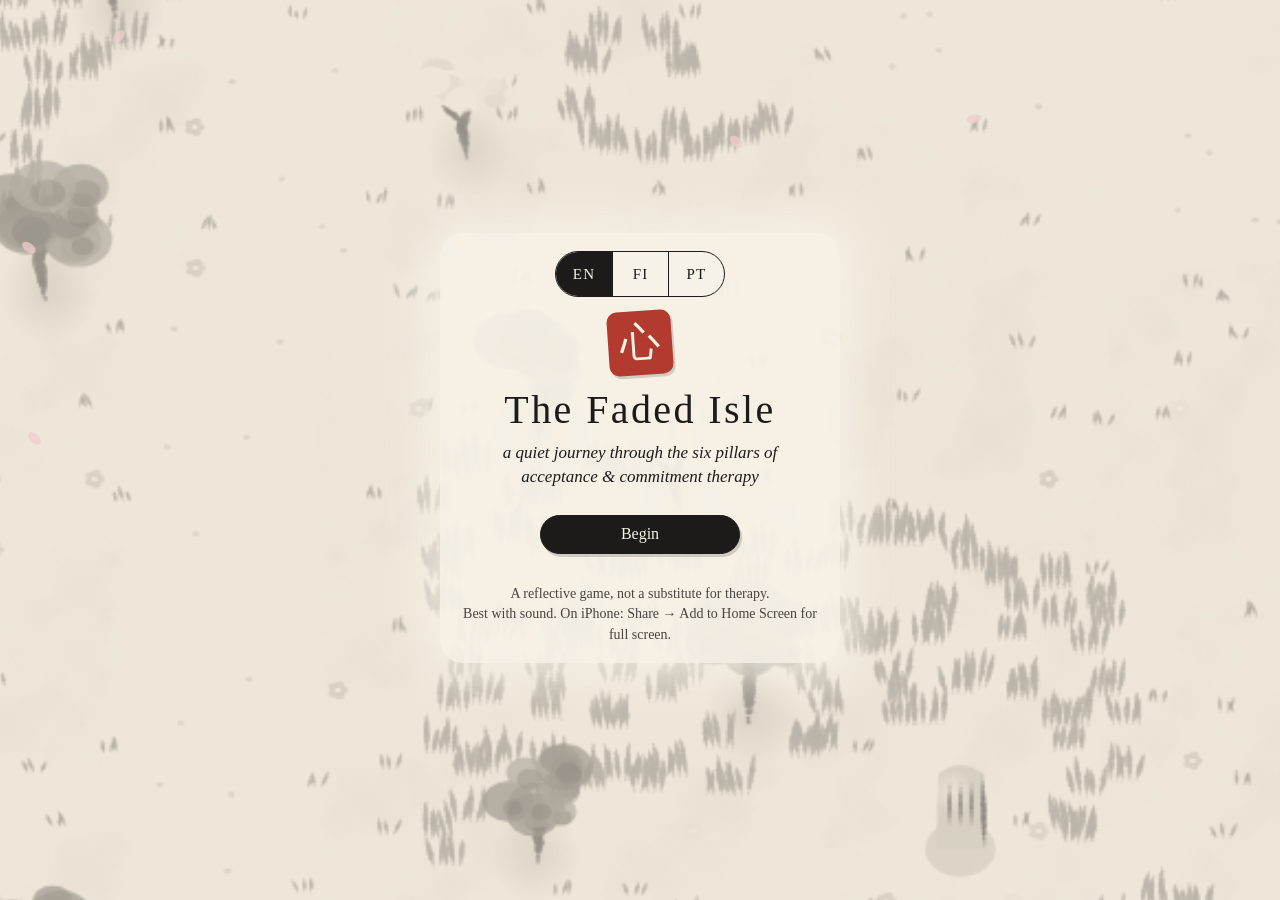
==== commit f339a273: "Android: no stray media notification; back gesture asks before leaving The silent-audio trick (for t" ====
--- a/faded-isle.html
+++ b/faded-isle.html
@@ -657,11 +657,6 @@
 // ja listojen pituudet ennallaan. Puuttuva teksti näytetään englanniksi.
 // Puhujan nimi dialogissa: rivin alussa "Nimi: …" (esim. 'Hys: ”…”').
 //
-// Sanasto: HOT = hyväksymis- ja omistautumisterapia. Kuusi ydinprosessia ovat pelissä
-// ”taitoja”: tietoinen läsnäolo, ajatuksista irrottautuminen (defuusio), hyväksyminen,
-// havainnoiva minä, arvot ja arvojen mukainen toiminta. Valintapiste: koukut,
-// poispäin vievät teot ja kohti vievät teot.
-//
 // Edit freely: only the text inside the quotes is shown. Keep keys, {placeholders}
 // and list lengths. Anything missing falls back to English.
 
@@ -669,113 +664,113 @@
   // ---------------------------------------------------------------- content.js
   content: {
     TITLE: 'Haalistunut saari',
-    SUBTITLE: 'hiljainen matka hyväksymis- ja omistautumisterapian kuuteen taitoon',
+    SUBTITLE: 'hiljainen matka hyväksymis- ja omistautumisterapian (HOT) kuuteen kulmakiveen',
 
     CHARACTERS: [
-      { name: 'Vaeltava munkki', blurb: 'Kaavussa kulkeva, hidas ja kärsivällinen kuin kivi.' },
-      { name: 'Pikkukettu', blurb: 'Utelias kuono, pehmeät tassut, hehkuva häntä.' },
-      { name: 'Mustepisara', blurb: 'Yksi pieni mustepisara. Kuka tahansa.' },
+      { name: 'Vaeltava munkki', blurb: 'Kaapuun pukeutunut, verkkainen ja kärsivällinen kuin kivi.' },
+      { name: 'Pikkukettu', blurb: 'Utelias kuono, pehmeät tassut, kirkas häntä.' },
+      { name: 'Mustepisara', blurb: 'Yksi ainoa mustepisara. Kuka tahansa.' },
       { name: 'Paperikurki', blurb: 'Taiteltu vanhasta kirjeestä, kevyt kuin henkäys.' },
     ],
 
     INTRO: [
-      'Heräät meren kohinaan.',
-      'Saari on piirretty harmaalla musteella. Joku on maalannut sen ja unohtanut värit.',
-      'Mihin jalkasi koskevat, sinne väri palaa.',
-      'Saarella asuu kuusi henkeä. Kukin heistä vaalii yhtä taitoa, jonka avulla levottoman mielen kanssa voi elää hyvää elämää.',
-      'Suuren puun juurelta lähtee kuusi polkua. Valitse mikä tahansa. Väärää järjestystä ei ole.',
+      'Heräät meren ääneen.',
+      'Saari ympärilläsi on piirretty harmaalla musteella, kuin joku olisi maalannut sen ja unohtanut värit.',
+      'Siellä, missä jalkasi koskettavat maata, värit palaavat.',
+      'Tällä saarella asuu kuusi henkeä. Kukin heistä vaalii yhtä tapaa elää hyvin levottoman mielen kanssa.',
+      'Suurelta puulta lähtee kuusi polkua. Kulje mitä tahansa niistä. Väärää järjestystä ei ole.',
     ],
 
     PILLARS: {
       present: {
-        name: 'Tietoinen läsnäolo',
+        name: 'Tässä hetkessä oleminen',
         region: 'Hengittävä lehto',
         guardian: 'Hys, peura',
         greet: [
-          'Bambujen välissä seisoo peura, aivan liikkumatta.',
-          'Hys: ”Mielesi kulki tänne eilisen ja huomisen kautta. Jalkasi tulivat suoraan tästä hetkestä.”',
+          'Bambujen välissä seisoo peura täysin liikkumatta.',
+          'Hys: ”Mielesi on vaeltanut tänne eilisestä ja huomisesta. Jalkasi tulivat tänne juuri tästä hetkestä.”',
           'Hys: ”Hengitä hetki kanssani.”',
         ],
-        plain: 'Tietoinen läsnäolo tarkoittaa, että tuot huomiosi lempeästi siihen, mikä on tässä ja nyt: hengitykseen, ääniin, maahan jalkojesi alla. Mieli karkaa mielellään huomisen murheisiin ja kelaa eilistä. Toimia voit kuitenkin vain tässä hetkessä.',
+        plain: 'Tässä hetkessä oleminen tarkoittaa, että ohjaat huomiosi lempeästi siihen, mikä on tässä ja nyt: hengitykseesi, ääniin, maahan allasi. Mieli rakastaa aikamatkailua: se murehtii tulevaa ja kelaa mennyttä. Vain tässä hetkessä voit oikeasti toimia.',
         more: [
-          'Tarkoitus ei ole rentoutua eikä tyhjentää mieltä. Kyse on joustavasta huomiosta: huomaat, mihin huomiosi on mennyt, ja voit itse valita, mihin sen suuntaat.',
-          'Ankkurin laskeminen on nopea harjoitus. Huomaa ensin, mitä sisälläsi juuri nyt tapahtuu. Palaa sitten kehoon: paina jalat lattiaan ja suorista selkä. Katso lopuksi ympärillesi ja nimeä viisi asiaa, jotka näet.',
-          'Harjoitella voi missä vain. Kun tiskaat, tunne veden lämpö, lautasen paino ja astioiden kilinä. Mieli lähtee harhailemaan – niin se tekee. Huomaa, minne se meni, ja palaa. Juuri palaaminen on harjoitusta.',
+          'Kyse ei ole rentoutumisesta eikä mielen tyhjentämisestä. Kyse on joustavasta huomiosta: siitä, että huomaat, missä huomiosi on, ja voit valita, mihin sen suuntaat.',
+          '”Ankkurin laskeminen” on nopea harjoitus: huomaa, mitä sisälläsi juuri nyt on, palaa kehoosi (paina jalat lattiaan, suorista selkä) ja suuntaa sitten huomiosi ympäristöösi. Nimeä viisi asiaa, jotka näet.',
+          'Kokeile missä vain: kun tiskaat, tunne veden lämpö, lautasen paino ja äänet. Kun mieli harhailee – ja niin se tekee – huomaa, minne se meni, ja palaa. Palaaminen on itse harjoitus.',
         ],
-        rumi: 'Joka hetki maailma syntyy uudestaan.\nMe emme huomaa – meistä se on yhä sama.',
-        rumiSource: 'Rumia mukaillen, Masnavi I',
+        rumi: 'Joka hetki maailma luodaan uudeksi,\nmutta me näemme sen muuttumattomana emmekä huomaa.',
+        rumiSource: 'Rumin mukaan, Masnavi I',
       },
       defusion: {
-        name: 'Ajatuksista irrottautuminen',
-        region: 'Lehtipuro',
+        name: 'Defuusio',
+        region: 'Lehtien puro',
         guardian: 'Väre, koikarppi',
         greet: [
-          'Purossa kiertää suuri koikarppi. Vaahteranlehtiä lipuu sen selän yli.',
-          'Väre: ”Kannat mukanasi niin paljon sanoja. Osa on raskaita. Osa ei ole edes sinun omiasi.”',
-          'Väre: ”Lasketaan ne lehdille ja katsotaan, kun ne lipuvat pois.”',
+          'Purossa kiertelee suuri koikarppi. Vaahteranlehdet ajelehtivat sen selän yli.',
+          'Väre: ”Kannat mukanasi niin monia sanoja. Osa niistä on raskaita. Osa ei ole edes sinun.”',
+          'Väre: ”Laitetaan ne lehdille ja katsotaan, kun ne kelluvat pois.”',
         ],
-        plain: 'Ajatuksista irrottautuminen (defuusio) tarkoittaa, että näet ajatukset ajatuksina: mielessä kulkevina sanoina ja mielikuvina, et käskyinä etkä totuuksina. Kun ajatus vie mukanaan, se tuntuu totuudelta. Kun otat siihen hiukan etäisyyttä, voit pitää sitä kevyemmin ja päättää itse, mitä teet.',
+        plain: 'Defuusio eli ajatuksista irrottautuminen tarkoittaa, että näet ajatukset ajatuksina: mielen läpi kulkevina sanoina ja kuvina, et käskyinä tai tosiasioina. Kun olemme sulautuneet ajatukseen, se tuntuu totuudelta. Kun otamme siihen etäisyyttä, voimme pitää sitä kevyesti ja valita, mitä teemme.',
         more: [
-          'Ajatusten tuloa ei voi estää, ja niiden kanssa väittely usein vain voimistaa niitä. Defuusiossa ei muuteta ajatuksia vaan suhdetta niihin.',
-          'Kokeile lisätä kipeän ajatuksen eteen sanat ”Minulla on ajatus, että…”. Silloin ”Olen epäonnistuja” muuttuu muotoon ”Minulla on ajatus, että olen epäonnistuja.” Huomaa, miten sinun ja ajatuksen väliin syntyy pieni rako.',
-          'Muitakin keinoja on: laula ajatus Paljon onnea vaan -laulun sävelellä, sano se Aku Ankan äänellä tai kiitä mieltäsi: ”Kiitos, mieli, että yrität suojella minua.” Tarkoitus ei ole saada ajatusta katoamaan, vaan päästä sen koukusta irti.',
+          'Et voi estää ajatuksia tulemasta, ja niiden kanssa väittely usein vain voimistaa niitä. Defuusiossa muutetaan sen sijaan suhdettasi ajatuksiin.',
+          'Kokeile lisätä kipeän ajatuksen eteen sanat ”Minulla on ajatus, että…”. ”Olen epäonnistuja” muuttuu muotoon ”Minulla on ajatus, että olen epäonnistuja.” Huomaa pieni tila, joka syntyy.',
+          'Muita keinoja: laula ajatus Paljon onnea vaan -laulun sävelellä, sano se piirroshahmon äänellä tai kiitä mieltäsi: ”Kiitos, mieli, että yrität suojella minua.” Tarkoitus ei ole saada ajatusta katoamaan, vaan päästä irti sen otteesta.',
         ],
-        rumi: 'Lintu lentää korkealla, sen varjo kiitää maata pitkin.\nHölmö ampuu varjoa, kunnes viini on tyhjä.',
-        rumiSource: 'Rumia mukaillen, Masnavi I',
+        rumi: 'Lintu lentää korkealla; sen varjo kiitää maata pitkin.\nHölmö jahtaa varjoa, kunnes hänen nuolensa loppuvat.',
+        rumiSource: 'Rumin mukaan, Masnavi I',
       },
       acceptance: {
-        name: 'Hyväksyminen',
-        region: 'Aaltoranta',
+        name: 'Hyväksyntä',
+        region: 'Vuorovesiranta',
         guardian: 'Vanha Kuori, kilpikonna',
         greet: [
-          'Ikivanha kilpikonna lepää rannassa, siinä mihin aallot huuhtoutuvat.',
-          'Vanha Kuori: ”Olen maannut tällä rannalla tuhat vuotta. Lakkasin taistelemasta vettä vastaan jo kauan sitten.”',
-          'Vanha Kuori: ”Katsele aaltoja kanssani. Sinun tekee mieli työntää ne pois. Katso, mitä tapahtuu, jos avaatkin kätesi.”',
+          'Ikivanha kilpikonna lepää siinä, mihin aallot rantautuvat.',
+          'Vanha Kuori: ”Olen ollut täällä tuhat vuorovettä. Lakkasin taistelemasta vettä vastaan kauan sitten.”',
+          'Vanha Kuori: ”Katsele aaltoja kanssani. Kätesi haluavat työntää niitä pois. Katso, mitä tapahtuu, jos avaatkin ne.”',
         ],
-        plain: 'Hyväksyminen tarkoittaa, että annat vaikeille tunteille, tuntemuksille ja mielihaluille tilaa sen sijaan, että taistelisit niitä vastaan tai yrittäisit välttää niitä. Et pidä niistä etkä luovuta. Annat niiden olla mukana ja jatkat elämääsi. Jos kipua vastaan kamppailee, sen päälle kasautuu helposti vielä kärsimystä.',
+        plain: 'Hyväksyntä tarkoittaa, että teet tilaa vaikeille tunteille, tuntemuksille ja mielihaluille sen sijaan, että taistelisit niitä vastaan tai välttelisit niitä. Et pidä niistä etkä luovuta, vaan annat niiden olla läsnä, kun jatkat elämääsi. Kamppailu kivun kanssa tuo helposti kärsimystä kivun päälle.',
         more: [
-          'Kipu kuuluu merkitykselliseen elämään. Menetämme rakkaitamme, epäonnistumme asioissa, jotka ovat meille tärkeitä, ja jännitämme ennen isoja hetkiä. Jos yritämme välttää nämä tunteet kokonaan, elämä usein kapenee.',
-          'Kokeile laajentamista: huomaa, missä kohtaa kehoa tunne tuntuu. Hengitä sitä kohti. Kuvittele, että sen ympärille avautuu tilaa, ikään kuin tunne saisi leijua isommassa huoneessa. Et yritä päästä siitä eroon. Lakkaat vain kiskomasta.',
-          'Hyödyllinen kysymys: ”Olenko valmis kokemaan tämän tunteen, jos sen myötä voin tehdä sitä, mikä on minulle tärkeää?”',
+          'Kipu kuuluu merkitykselliseen elämään. Menetämme rakkaitamme, epäonnistumme meille tärkeissä asioissa ja pelkäämme ennen merkityksellisiä hetkiä. Jos yritämme olla koskaan tuntematta näitä, elämämme usein kapenee.',
+          'Harjoittele ”laajentamista”: huomaa, missä kohtaa kehoa tunne asuu. Hengitä sitä kohti. Kuvittele tekeväsi sen ympärille tilaa, ikään kuin tunne voisi leijua isommassa huoneessa. Et yritä päästä siitä eroon, lakkaat vain kiskomasta.',
+          'Hyödyllinen kysymys: ”Olenko valmis tuntemaan tämän tunteen, jos se tarkoittaa, että voin tehdä sitä, mikä on minulle tärkeää?”',
         ],
-        rumi: 'Keho on majatalo, joka aamu saapuu uusi vieras.\nÄlä sano ketään taakaksi – jokainen on lähetetty tuolta puolen.',
-        rumiSource: 'Rumia mukaillen, Masnavi V',
+        rumi: 'Ihminen on majatalo; joka aamu saapuu uusi vieras.\nÄlä sano ketään heistä taakaksi. Jokainen on lähetetty tuolta puolen.',
+        rumiSource: 'Rumin mukaan, Masnavi V',
       },
       selfctx: {
         name: 'Havainnoiva minä',
         region: 'Peilijärvi',
         guardian: 'Tyyni, haikara',
         greet: [
-          'Järven rannassa seisoo haikara yhdellä jalalla. Vesi on niin tyyni, että koko taivas mahtuu siihen.',
+          'Järven rannalla seisoo haikara yhdellä jalalla. Vesi on niin tyyni, että siihen mahtuu koko taivas.',
           'Tyyni: ”Pilvet kulkevat järven yli. Myrskyt kulkevat järven yli. Järvi pysyy.”',
-          'Tyyni: ”Sano minulle: kuka se on, joka huomaa sään?”',
+          'Tyyni: ”Kerro minulle, kuka on se, joka huomaa sään?”',
         ],
-        plain: 'Havainnoiva minä on se osa sinua, joka huomaa. Se on ollut mukana jokaisessa ajatuksessasi, tunteessasi ja muistossasi, vakaana ja samana. Ajatukset ja tunteet vaihtuvat kuin sää. Se, joka ne huomaa, on kuin taivas: siihen mahtuu jokainen myrsky, eikä mikään myrsky vahingoita sitä.',
+        plain: 'Havainnoiva minä (itse kontekstina) on se osa sinua, joka huomaa: vakaa tarkkailija, joka on ollut läsnä jokaisessa ajatuksessasi, tunteessasi ja muistossasi. Ajatukset ja tunteet vaihtuvat kuin sää. Se, joka ne huomaa, on kuin taivas: siihen mahtuu jokainen myrsky, eikä mikään myrsky vahingoita sitä.',
         more: [
-          'Elämme usein omien tarinoidemme sisällä: ”Minä nyt vain olen tällainen jännittäjä”, ”En ole mikään luova ihminen.” Tarinoista voi olla hyötyä, mutta sinä olet enemmän kuin ne. HOT:ssa tästä puhutaan myös nimellä minä kontekstina.',
-          'Kokeile: huomaa, että luet. Huomaa sitten, kuka huomaa. Sama huomaaja oli läsnä, kun olit lapsi, ja on läsnä nyt. Kehosi, roolisi ja mielialasi ovat muuttuneet, mutta havainnoija ei.',
-          'Tästä paikasta käsin voit kohdata kipeitäkin kokemuksia ilman, että ne nielaisevat sinut.',
+          'Elämme usein itsestämme kertomiemme tarinoiden sisällä: ”Minä olen se ahdistunut”, ”En ole luova ihminen.” Tarinoista voi olla hyötyä, mutta ne eivät ole koko sinä.',
+          'Kokeile tätä: huomaa, että luet. Huomaa nyt, kuka huomaa. Tuo huomaava minä oli läsnä, kun olit lapsi, ja se on läsnä nyt. Kehosi, roolisi ja mielialasi ovat muuttuneet; havainnoija ei.',
+          'Tästä paikasta käsin voit kannatella hyvin kipeitäkin kokemuksia niin, etteivät ne niele sinua.',
         ],
-        rumi: 'Sydän on peili.\nKiillota se, niin siinä näkyy koko taivas – eikä se silti ole taivas.',
-        rumiSource: 'Rumia mukaillen, Masnavi I',
+        rumi: 'Sydän on peili.\nKiillota se, niin se näyttää koko taivaan muuttumatta taivaaksi.',
+        rumiSource: 'Rumin mukaan, Masnavi I',
       },
       values: {
         name: 'Arvot',
         region: 'Lyhtyhuippu',
         guardian: 'Kajo, pöllö',
         greet: [
-          'Vuoren huipulla istuu pöllö pimeiden paperilyhtyjen keskellä.',
-          'Kajo: ”Jokainen lyhty on jotakin, mistä sydän voi välittää. Oikeita tai vääriä ei ole. Osa niistä on sinun.”',
-          'Kajo: ”Valitse ne, jotka tuntuvat kodilta. Sytytetään ne yhdessä.”',
+          'Vuoren huipulla istuu pöllö sytyttämättömien paperilyhtyjen keskellä.',
+          'Kajo: ”Jokainen lyhty täällä on jotakin, mistä sydän voi välittää. Mikään niistä ei ole se oikea. Osa niistä on sinun.”',
+          'Kajo: ”Valitse ne, jotka tuntuvat kodilta. Sytytämme ne yhdessä.”',
         ],
-        plain: 'Arvot kertovat, millaisena haluat elää: miten haluat kohdella itseäsi, muita ja maailmaa. Tavoitteista poiketen arvot eivät koskaan tule valmiiksi. Ne ovat kuin kompassin suunta, eivät määränpää. Arvot antavat merkityksen myös sille vaikealle, jonka olemme valmiita kohtaamaan.',
+        plain: 'Arvot ovat niitä asioita, joita haluat tuoda elämääsi: miten haluat kohdella itseäsi, muita ja maailmaa. Toisin kuin tavoitteet, arvot eivät koskaan tule ”valmiiksi”. Ne ovat kompassin suunta, eivät määränpää. Ne antavat merkityksen niille vaikeille asioille, joita olemme valmiita tuntemaan.',
         more: [
-          'Tavoitteen voi saavuttaa ja ruksata pois (”juokse maraton”). Arvot kulkevat mukana koko elämän (”huolehdin kehostani”, ”uskallan seikkailla”).',
-          'Vihjeitä omista arvoista löytyy usein kivun keskeltä: sattuu juuri siihen, mistä välitämme. Yksinäisyys voi kertoa, että yhteys muihin on sinulle tärkeä. Jännitys ennen esiintymistä voi kertoa, että haluat tehdä työsi hyvin.',
-          'Kysy itseltäsi: ”Mitä toivoisin ihmisten sanovan 80-vuotispäivilläni siitä, mikä minulle oli elämässä tärkeää?” Tai: ”Mitä haluaisin tehdä, vaikka kukaan ei koskaan saisi tietää siitä?”',
+          'Tavoitteen voi rastia tehdyksi (”juokse maraton”). Arvot jatkuvat (”kehostani huolehtiminen”, ”seikkailullisuus”).',
+          'Vihjeitä arvoistasi piilee usein kipusi sisällä: meihin sattuu se, mistä välitämme. Yksinäisyys voi kertoa, että yhteys muihin on sinulle arvo; jännitys ennen esiintymistä, että haluat tehdä työsi hyvin.',
+          'Kysy itseltäsi: ”Mitä toivoisin ihmisten sanovan 80-vuotisjuhlissani siitä, mitä elämäni edusti?” Tai: ”Jos kukaan ei koskaan saisi tietää, mitä haluaisin silti tehdä?”',
         ],
-        rumi: 'Kuuntele ruokohuilun surullista laulua.\nSe ikävöi ruovikkoa, josta se leikattiin. Sen ikävä on sen soitto.',
-        rumiSource: 'Rumia mukaillen, Masnavi I',
+        rumi: 'Kuuntele ruokohuilua ja sen surullista laulua.\nSe kaipaa ruovikkoa, josta se leikattiin; sen kaipaus on sen musiikki.',
+        rumiSource: 'Rumin mukaan, Masnavi I',
       },
       action: {
         name: 'Arvojen mukainen toiminta',
@@ -783,34 +778,34 @@
         guardian: 'Loikka, sammakko',
         greet: [
           'Pieni sammakko istuu kivellä keskellä lampea.',
-          'Loikka: ”Moi! Kaikki haluaisivat ylittää lammen yhdellä loikalla. Kukaan ei pysty siihen.”',
-          'Loikka: ”Kivi kerrallaan. Ja kyllä, huolet saavat tulla mukaan.”',
+          'Loikka: ”Hei! Kaikki haluavat ylittää lammen yhdellä hypyllä. Kukaan ei pysty siihen.”',
+          'Loikka: ”Kivi kerrallaan. Ja kyllä, huolesi saavat tulla mukaan.”',
         ],
-        plain: 'Arvojen mukainen toiminta tarkoittaa, että otat askelia – usein pieniä – arvojesi suuntaan silloinkin, kun vaikeat ajatukset ja tunteet kulkevat mukana. Siinä kaikki muut taidot yhdistyvät: huomaat, irrottaudut, annat tilaa ja liikut kohti sitä, mikä on tärkeää.',
+        plain: 'Arvojen mukainen toiminta tarkoittaa, että otat askelia, usein pieniä, arvojesi suuntaan silloinkin, kun vaikeat ajatukset ja tunteet tulevat mukaan. Siinä kaikki muut kulmakivet kohtaavat: huomaaminen, irrottautuminen, tilan tekeminen ja sitten liikkuminen kohti sitä, mikä on tärkeää.',
         more: [
-          'Aloita pienestä: mikä on pienin askel, jonka voisit tänään ottaa jonkin arvosi suuntaan? Sitten seuraava. Elämä rakentuu pienistä, toistuvista teoista.',
-          'Esteitä tulee: pelko, ”en pysty”, ”ei nyt”. Varaudu niihin. Niiden ei tarvitse kadota ennen kuin lähdet liikkeelle.',
-          'Kun lipsut – ja kaikki lipsuvat – huomaa se ilman ankaraa itsekritiikkiä ja palaa arvojesi suuntaan. Sitoutuminen ei tarkoita, ettei koskaan putoa kärryiltä. Se tarkoittaa, että nousee aina uudelleen kyytiin.',
+          'Aloita pienestä: pienin askel, jonka voisit tänään ottaa kohti jotakin arvoasi. Sitten seuraava. Pienet, toistuvat teot rakentavat elämän.',
+          'Esteitä tulee: pelko, ”en pysty”, ”ei nyt”. Odota niitä. Sinun ei tarvitse odottaa niiden lähtöä ennen kuin liikut.',
+          'Kun lipsut – ja niin käy kaikille – huomaa se ilman ankaraa arvostelua ja palaa arvojesi pariin. Sitoutuminen ei tarkoita, ettei koskaan putoa kärryiltä. Se tarkoittaa, että nousee takaisin kyytiin.',
         ],
-        rumi: 'Tie ei lopu koskaan. Nosta silti jalkasi ja kulje.\nÄlä jää pelokkaana tuijottamaan matkan pituutta.',
-        rumiSource: 'perinteisesti Rumin nimissä',
+        rumi: 'Tiellä ei ole loppua. Silti nosta jalkasi ja kulje.\nÄlä tuijota pelokkaana matkan pituutta.',
+        rumiSource: 'Rumin mukaan (perinteisesti hänen nimissään)',
       },
     },
 
     MOVES: {
-      notice: { name: 'Huomaa se', text: 'Vain huomaat sen. ”Ai, sinä siellä.”' },
-      drop_anchor: { name: 'Laske ankkuri', text: 'Painat jalat maahan, hengität ja katsot ympärillesi. Maa on tässä. Niin olet sinäkin.' },
-      name_thought: { name: 'Nimeä ajatus', text: '”Minulla on ajatus, että…” Sanojen ote hellittää vähän.' },
-      make_room: { name: 'Anna tilaa', text: 'Hengität tunteeseen ja annat sille vähän tilaa, kuin avaisit ikkunan.' },
-      become_sky: { name: 'Ole taivas', text: 'Huomaat olevasi se, joka huomaa. Sää kulkee ohi, taivas pysyy.' },
-      remember: { name: 'Muista, mikä on tärkeää', text: 'Muistat, mistä välität. Henki on yhä tässä, mutta se ei enää ohjaa.' },
-      step_with: { name: 'Ota pieni askel', text: 'Otat yhden pienen askeleen kohti sitä, mikä on tärkeää, ja annat hengen tulla mukaan.' },
+      notice: { name: 'Huomaa se', text: 'Yksinkertaisesti huomaat sen. ”Ai. Siinähän sinä olet.”' },
+      drop_anchor: { name: 'Laske ankkuri', text: 'Painat jalkasi maahan, hengität ja katselet ympärillesi. Maa on tässä. Niin olet sinäkin.' },
+      name_thought: { name: 'Nimeä ajatus', text: '”Minulla on ajatus, että…” Sanojen ote löystyy hieman.' },
+      make_room: { name: 'Tee tilaa', text: 'Hengität tunteeseen ja annat sille hieman tilaa, kuin avaisit ikkunan.' },
+      become_sky: { name: 'Ole taivas', text: 'Huomaat olevasi se, joka huomaa. Sää kulkee ohi; taivas pysyy.' },
+      remember: { name: 'Muista, mikä on tärkeää', text: 'Muistat, mistä välität. Olento on yhä tässä, mutta se ei enää ohjaa.' },
+      step_with: { name: 'Astu sen kanssa', text: 'Otat yhden pienen askeleen kohti sitä, mikä on tärkeää, ja annat sen tulla mukaan.' },
     },
 
     STRUGGLE_MOVES: [
-      { name: 'Työnnä pois', text: 'Työnnät kaikin voimin. Se työntää takaisin, vielä kovemmin.' },
-      { name: 'Väittele vastaan', text: 'Väittelet. Sillä on vastaus kaikkeen, ja nyt sillä on koko huomiosi.' },
-      { name: 'Ajattele muuta', text: 'Käännät katseesi muualle. Hetken se on poissa… ja sitten se on äänekkäämpi kuin ennen.' },
+      { name: 'Työnnä se pois', text: 'Työnnät kaikin voimin. Se työntää takaisin, kovempaa.' },
+      { name: 'Väittele sen kanssa', text: 'Väittelet. Sillä on vastaus kaikkeen, ja nyt sillä on koko huomiosi.' },
+      { name: 'Vie ajatukset muualle', text: 'Katsot muualle. Hetken se on poissa… ja sitten se on äänekkäämpi kuin ennen.' },
       { name: 'Juokse karkuun', text: 'Juokset. Se on nopeampi, koska se asuu omissa askelissasi.' },
     ],
 
@@ -818,26 +813,26 @@
       { name: 'Huolihattara', thought: '”Entä jos kaikki menee pieleen?”',
         lore: 'Huolihattara elää huomisessa. Se tarkoittaa hyvää: se yrittää valmistaa sinut kaikkiin vaaroihin yhtä aikaa.' },
       { name: 'Epäilyksen oka', thought: '”Et ole tarpeeksi hyvä.”',
-        lore: 'Epäilyksen oka toistelee vanhoja sanoja, jotka se joskus kuuli. Itse se uskoo niihin vähemmän kuin luulisit.' },
+        lore: 'Epäilyksen oka toistaa vanhoja sanoja, jotka se joskus kuuli. Se uskoo niihin vähemmän kuin luulisit.' },
       { name: 'Katumuksen kaiku', thought: '”Sinun olisi pitänyt toimia toisin.”',
         lore: 'Katumuksen kaiku elää eilisessä. Sen suru kertoo, kuinka paljon välitit.' },
-      { name: 'Surutihku', thought: 'Pehmeä, raskas sade, joka ei lakkaa.',
-        lore: 'Surutihku kastelee paikkoja, joissa rakkaus kasvoi – ja kasvaa yhä.' },
+      { name: 'Surun tihku', thought: 'Pehmeä, raskas sade, joka ei lakkaa.',
+        lore: 'Surun tihku kastelee paikkoja, joissa rakkaus ennen kasvoi – ja kasvaa yhä.' },
       { name: 'Kekäle', thought: '”Tämä ei ole reilua!”',
-        lore: 'Kekäle leimahtaa, kun jotain tärkeää loukataan. Se on merkki, ei käsky.' },
-      { name: 'Häpeäsimpukka', thought: '”Piiloudu. Älä anna kenenkään nähdä.”',
-        lore: 'Häpeäsimpukka sulkeutuu suojellakseen pehmeää sydäntä. Se raottuu vähän aina, kun sitä kohdellaan ystävällisesti.' },
-      { name: 'Levoton puuska', thought: '”Tee jotain muuta. Ihan mitä vain. Nyt.”',
+        lore: 'Kekäle leimahtaa, kun jotakin tärkeää loukataan. Se on merkki, ei käsky.' },
+      { name: 'Häpeän simpukka', thought: '”Piiloudu. Älä anna heidän nähdä.”',
+        lore: 'Häpeän simpukka käpertyy suojelemaan pehmeää sydäntä. Se rentoutuu hieman aina, kun sitä kohdataan ystävällisesti.' },
+      { name: 'Levoton puuska', thought: '”Tee jotain muuta. Mitä tahansa muuta. Nyt.”',
         lore: 'Levoton puuska on halu paeta. Se menee ohi niin kuin kaikki tuulet, kun annat sen puhaltaa.' },
       { name: 'En pysty -kivi', thought: '”En pysty siihen.”',
-        lore: 'En pysty -kivi on painava, mutta sitä jaksaa kantaa. Moni on kantanut sen aina unelmiinsa asti.' },
+        lore: 'En pysty -kivi on painava, mutta sitä voi kantaa. Ihmiset kantavat sitä aina unelmiinsa asti.' },
     ],
 
     VERSES: [
-      { text: 'Kuolin kivenä ja minusta tuli kukka,\nkuolin kukkana ja nousin eläväksi olennoksi.\nMilloin muuttuminen olisi tehnyt minusta vähemmän?', source: 'Rumia mukaillen, Masnavi III' },
-      { text: 'Lamppuja on monta, valo on yksi.', source: 'Rumia mukaillen, Masnavi III' },
-      { text: 'Rakkaus on astrolabi,\njolla luetaan taivaan salaisuuksia.', source: 'Rumia mukaillen, Masnavi I' },
-      { text: 'Yöperhonen kiertää kynttilää,\nkoska se on nähnyt valon.', source: 'Rumia mukaillen' },
+      { text: 'Kuolin kivenä ja minusta tuli kukka,\nkuolin kukkana ja nousin eläväksi olennoksi.\nMilloin olisin koskaan muuttumalla vähentynyt?', source: 'Rumin mukaan, Masnavi III' },
+      { text: 'Lamppuja on monta; valo on yksi.', source: 'Rumin mukaan, Masnavi III' },
+      { text: 'Rakkaus on astrolabi,\njoka lukee taivaiden salaisuuksia.', source: 'Rumin mukaan, Masnavi I' },
+      { text: 'Yöperhonen kiertää kynttilää,\nkoska se on nähnyt valon.', source: 'Rumin mukaan' },
     ],
 
     // Lyhtyjen nimet. Avain (vasemmalla) on tallennuksen tunniste: älä muuta sitä.
@@ -848,213 +843,212 @@
       Family: 'Perhe', Learning: 'Oppiminen', Fairness: 'Reiluus', Beauty: 'Kauneus',
       'Self-care': 'Itsestä huolehtiminen', Contribution: 'Auttaminen',
     },
-    // Partitiivi lauseeseen ”…toisi elämääsi enemmän {value}” (Astinkivet).
+    // Partitiivi lauseeseen ”askel kohti {value}” (Astinkivet).
     VALUE_INLINE: {
-      Kindness: 'ystävällisyyttä', Curiosity: 'uteliaisuutta', Courage: 'rohkeutta', Connection: 'yhteyttä muihin',
+      Kindness: 'ystävällisyyttä', Curiosity: 'uteliaisuutta', Courage: 'rohkeutta', Connection: 'yhteyttä',
       Creativity: 'luovuutta', Health: 'terveyttä', Honesty: 'rehellisyyttä', Play: 'leikkiä',
       Growth: 'kasvua', Nature: 'luontoa', Calm: 'rauhaa', Adventure: 'seikkailua',
-      Family: 'aikaa perheen kanssa', Learning: 'oppimista', Fairness: 'reiluutta', Beauty: 'kauneutta',
-      'Self-care': 'itsestä huolehtimista', Contribution: 'toisten auttamista',
+      Family: 'perhettä', Learning: 'oppimista', Fairness: 'reiluutta', Beauty: 'kauneutta',
+      'Self-care': 'itsestä huolehtimista', Contribution: 'auttamista',
     },
 
     SMALL_STEPS: {
-      default: ['Lähetä jollekulle ystävällinen viesti', 'Käy kymmenen minuutin kävelyllä', 'Kirjoita yksi lause', 'Kysy yksi rehellinen kysymys', 'Lepää viisi minuuttia ilman syyllisyyttä'],
+      default: ['Lähetä yksi ystävällinen viesti', 'Käy kymmenen minuutin kävelyllä', 'Kirjoita yksi lause', 'Kysy yksi rehellinen kysymys', 'Lepää viisi minuuttia ilman syyllisyyttä'],
       Kindness: ['Sano tänään jollekulle jotain ystävällistä', 'Puhu tänään kerran itsellesi kuin ystävälle'],
-      Curiosity: ['Ota selvää jostain, mitä olet ihmetellyt', 'Kysy joltakulta, mitä hänelle kuuluu, ja kuuntele kunnolla'],
+      Curiosity: ['Ota selvää yhdestä asiasta, jota olet miettinyt', 'Kysy joltakulta, miten hänen päivänsä meni, ja kuuntele todella'],
       Courage: ['Tee yksi pieni asia, jota olet vältellyt', 'Sano kerran ”ei”, kun tarkoitat ei'],
-      Connection: ['Laita viesti ystävälle, jota on ikävä', 'Pidä puhelin poissa yhden yhteisen aterian ajan'],
-      Creativity: ['Piirrä, kirjoita tai hyräile viisi minuuttia', 'Tee jotain tahallaan vähän vinoon'],
+      Connection: ['Laita viesti ystävälle, jota kaipaat', 'Pane puhelin pois yhden yhteisen aterian ajaksi'],
+      Creativity: ['Piirrä, kirjoita tai hyräile viiden minuutin ajan', 'Tee jotain tahallaan epätäydellistä'],
       Health: ['Juo nyt lasillinen vettä', 'Mene tänään nukkumaan 20 minuuttia aiemmin'],
-      Honesty: ['Kerro jollekulle, mitä sinulle oikeasti kuuluu', 'Kirjoita ylös yksi totuus, jota olet väistellyt'],
-      Play: ['Tee kymmenen minuuttia jotain ihan vain huviksesi'],
-      Growth: ['Lue viisi sivua jotain, mikä haastaa ajatteluasi'],
-      Nature: ['Mene ulos ja katsele taivasta minuutin ajan'],
+      Honesty: ['Kerro jollekulle, miten oikeasti voit', 'Kirjoita ylös yksi totuus, jota olet vältellyt'],
+      Play: ['Tee jotain pelkästä ilosta kymmenen minuutin ajan'],
+      Growth: ['Lue viisi sivua jotakin, mikä venyttää ajatteluasi'],
+      Nature: ['Astu ulos ja katsele taivasta minuutin ajan'],
       Calm: ['Hengitä kolme kertaa hitaasti ennen seuraavaa tehtävää'],
-      Adventure: ['Kävele kadulla, jota et ole ennen kulkenut'],
-      Family: ['Soita tai laita viesti jollekulle perheestäsi'],
-      Learning: ['Opettele tänään yksi uusi sana tai asia'],
-      Fairness: ['Huomaa, kuka jää kuulematta, ja kuuntele häntä'],
-      Beauty: ['Ota tänään kuva jostain kauniista'],
-      'Self-care': ['Tee tänään yksi asia vain itseäsi varten'],
-      Contribution: ['Auta jotakuta jossain pienessä asiassa'],
+      Adventure: ['Kävele kadulla, jolla et ole koskaan kävellyt'],
+      Family: ['Soita perheenjäsenelle tai laita hänelle viesti'],
+      Learning: ['Opi tänään yksi uusi sana tai asia'],
+      Fairness: ['Huomaa, kuka ei tule kuulluksi, ja kuuntele'],
+      Beauty: ['Ota tänään kuva jostakin kauniista'],
+      'Self-care': ['Tee tänään yksi asia vain pitääksesi huolta itsestäsi'],
+      Contribution: ['Auta jotakuta yhdessä pienessä asiassa'],
     },
 
     TREE: {
       asleep: [
-        'Suuri puu nukkuu. Sen lehdet ovat vanhan musteen harmaat.',
-        'Kuusi henkeä vaalii sen värejä. Käy heidän luonaan, missä järjestyksessä haluat.',
+        'Suuri puu nukkuu. Sen lehdet ovat vanhan musteen harmaita.',
+        'Kuusi henkeä vaalii sen värejä. Käy heidän luonaan missä järjestyksessä tahansa.',
       ],
       ending: [
         'Lasket kätesi Suuren puun rungolle.',
-        'Saaren joka kolkasta nousee valo: lehdosta, purolta, rannalta, järveltä, huipulta ja kiviltä.',
-        'Kuusi valoa kohtaa oksistossa. Puu muistaa värinsä.',
-        'Mitään ei ole korjattu eikä mitään poistettu. Huolet vaeltavat yhä ruohikossa. Aallot tulevat yhä.',
-        'Mutta nyt osaat kulkea niiden kanssa.',
+        'Saaren joka kolkasta nousee kuusi valoa: lehdosta, purolta, rannalta, järveltä, huipulta ja kiviltä.',
+        'Ne kohtaavat oksistossa. Puu muistaa värinsä.',
+        'Mitään saarella ei ole korjattu tai poistettu. Huolet vaeltavat yhä ruohikossa. Aallot tulevat yhä.',
+        'Mutta nyt tiedät, miten kulkea niiden kanssa.',
       ],
       ending_rumi: 'Miksi jäädä vankilaan,\nkun ovi on selällään?',
-      ending_rumi_source: 'Rumia mukaillen',
-      outro: 'Avoimena, läsnä ja kohti sitä, mikä on tärkeää. Tätä on psykologinen joustavuus – hyväksymis- ja omistautumisterapian ydin.',
+      ending_rumi_source: 'Rumin mukaan',
+      outro: 'Avoin. Läsnä. Kohti sitä, mikä on tärkeää. Tämä on psykologista joustavuutta, hyväksymis- ja omistautumisterapian ydin.',
     },
 
     SIGN: [
-      'Suuren puun vieressä seisoo vanha, haalistunut tienviitta:',
-      '”Pohjoiseen: Lyhtyhuippu. Luoteeseen: Hengittävä lehto. Koilliseen: Lehtipuro. Länteen: Peilijärvi. Itään: Astinkivet. Etelään: Aaltoranta.”',
-      'Viitan alle joku on raapustanut: ”Harmaa ruoho kätkee vaeltavia henkiä. Ole niille ystävällinen.”',
+      'Suuren puun vieressä seisoo haalistunut kyltti:',
+      '”Pohjoiseen: Lyhtyhuippu. Luoteeseen: Hengittävä lehto. Koilliseen: Lehtien puro. Länteen: Peilijärvi. Itään: Astinkivet. Etelään: Vuorovesiranta.”',
+      'Kyltin alle joku on raapustanut vielä pari sanaa: ”Harmaa ruoho kätkee vaeltavia henkiä. Ole heille ystävällinen.”',
     ],
 
-    DISCLAIMER: 'Pohdiskeleva peli. Ei korvaa terapiaa.',
+    DISCLAIMER: 'Pohdiskeleva peli, ei terapian korvike.',
 
     UI: {
-      loading: 'hierretään mustetta…',
+      loading: 'mustetta hierretään…',
       begin: 'Aloita', continue: 'Jatka', newJourney: 'Uusi matka', cancel: 'Peruuta',
-      newJourneyConfirm: 'Aloitetaanko uusi matka? Nykyinen matkasi pyyhitään pois.',
-      newJourneyYes: 'Kyllä, alusta',
-      titleFoot: 'Pelaa mieluiten äänet päällä. iPhonella: Jaa → Lisää Koti-valikkoon, niin peli aukeaa koko näytölle.',
+      newJourneyConfirm: 'Aloitetaanko uusi matka? Nykyinen edistymisesi poistetaan.',
+      newJourneyYes: 'Kyllä, aloitetaan alusta',
+      titleFoot: 'Parhaimmillaan äänien kanssa. iPhonella: Jaa → Lisää Koti-valikkoon, niin peli aukeaa koko näytölle.',
       language: 'Kieli',
-      whoWalks: 'Kuka saarella kulkee?',
-      changeLater: 'Voit vaihtaa hahmoa myöhemmin päiväkirjassa.',
-      act: { meet: 'Tervehdi', read: 'Lue', touch: 'Kosketa' },
-      aria: { pills: 'Opitut taidot', sound: 'Ääni', journal: 'Päiväkirja' },
-      welcomeBack: '{name}: ”Tervetuloa takaisin, ystäväni.”',
-      practiceAgain: 'Harjoitellaan taas', hearVerse: 'Kuuntele runo', goodbye: 'Näkemiin',
-      learnedMove: 'Opit uuden tavan kohdata villejä henkiä: ”{move}”.',
-      sixDone: ['Saaren sydämestä kohoaa syvä huminä.', 'Suuri puu heräilee. Palaa saaren keskelle.'],
-      verseAdded: 'Runo tallentui päiväkirjaan',
+      whoWalks: 'Kuka kulkee saarella?',
+      changeLater: 'Voit vaihtaa tämän myöhemmin päiväkirjassa.',
+      act: { meet: 'Tapaa', read: 'Lue', touch: 'Kosketa' },
+      aria: { pills: 'Opitut kulmakivet', sound: 'Ääni', journal: 'Päiväkirja' },
+      welcomeBack: '{name}: ”Tervetuloa takaisin, ystävä.”',
+      practiceAgain: 'Harjoittele uudelleen', hearVerse: 'Kuuntele säe', goodbye: 'Näkemiin',
+      learnedMove: 'Opit uuden tavan kohdata villit henget: ”{move}”.',
+      sixDone: ['Saaren sydämestä kohoaa syvä huminä.', 'Suuri puu herää. Palaa saaren keskelle.'],
+      verseAdded: 'Säe lisättiin päiväkirjaasi',
       learnMore: 'Lue lisää',
       struggle: 'kamppailu',
-      softens: ' Se hellittää selvästi.',
-      tip: '  (Kun taistelemme tunteitamme vastaan, ne yleensä vain kasvavat. HOT:ssa tätä kutsutaan kamppailukytkimeksi.)',
+      softens: ' Se pehmenee selvästi.',
+      tip: '  (Taistelu omia tunteita vastaan yleensä vain kasvattaa niitä. HOT:ssa tätä kutsutaan kamppailukytkimeksi.)',
       metAgain: '{name} taas. Olette tavanneet ennenkin.',
-      wild: 'Harmaasta ruohosta lipuu esiin villi henki: {name}.',
+      wild: 'Harmaasta ruohosta leijuu esiin villi henki: {name}.',
       walkOn: 'Jatka matkaa',
       friend: 'Kamppailu hellittää. {name} on yhä tässä, mutta se ei enää kisko sinua. Nyt se kulkee vierelläsi.',
-      addedJournal: 'Lisätty päiväkirjaan.',
-      tired: 'Köydenveto uuvuttaa. Päästät köydestä hetkeksi irti, ja {name} lipuu takaisin ruohikkoon. Kukaan ei voita köydenvetoa omaa mieltään vastaan.',
-      left: 'Annat olla. {name} tulee vielä joskus takaisin, eikä se haittaa.',
+      addedJournal: 'Lisätty päiväkirjaasi.',
+      tired: 'Köydenveto uuvuttaa. Päästät köydestä irti joksikin aikaa, ja {name} ajelehtii takaisin ruohikkoon. Kukaan ei voita köydenvetoa oman mielensä kanssa.',
+      left: 'Annat olla. {name} palaa joskus, ja se on ihan hyvä niin.',
       journal: 'Päiväkirja', close: 'Sulje',
-      tabs: { pillars: 'Taidot', spirits: 'Henget', verses: 'Runot', you: 'Sinä' },
-      pillarsIntro: 'HOT:n kuusi taitoa rakentavat yhdessä psykologista joustavuutta: kykyä olla avoin ja läsnä ja toimia sen mukaan, mikä on tärkeää.',
-      notLearned: 'Vielä oppimatta. {region} – siellä sinua odottaa {short}.',
+      tabs: { pillars: 'Kulmakivet', spirits: 'Henget', verses: 'Säkeet', you: 'Sinä' },
+      pillarsIntro: 'HOT:n kuusi kulmakiveä rakentavat yhdessä psykologista joustavuutta: avoimuutta, läsnäoloa ja sitoutumista siihen, mikä on tärkeää.',
+      notLearned: 'Vielä oppimatta. {short} odottaa sinua paikassa nimeltä {region}.',
       spiritsCount: 'Henkiä vierelläsi: {n}/{total}.',
       unknownSpirit: '???', unmetLore: 'Vaeltaa harmaassa ruohossa.',
-      noVerses: 'Runot kertyvät tänne, kun kohtaat henkiä ja luet vanhoja kiviä.',
-      versesNote: 'Runot ovat vapaita mukaelmia Rumin (Jalāl al-Dīn Rūmī, 1207–1273) teksteistä, eivät suoria käännöksiä.',
+      noVerses: 'Säkeet kerääntyvät tänne, kun kohtaat henkiä ja luet vanhoja kiviä.',
+      versesNote: 'Säkeet ovat vapaita mukaelmia Rumin (Jalāl al-Dīn Rūmī, 1207–1273) runoudesta, eivät suoria käännöksiä.',
       traveller: 'Kulkija',
-      yourLanterns: 'Lyhtysi', noLanterns: 'Vielä valitsematta. Lyhdyt odottavat Lyhtyhuipulla.',
-      yourSteps: 'Pienet askeleesi', noSteps: 'Vielä ottamatta. Astinkivet ovat idässä.',
+      yourLanterns: 'Lyhtysi', noLanterns: 'Ei vielä valittu. Lyhdyt odottavat Lyhtyhuipulla.',
+      yourSteps: 'Pienet askeleesi', noSteps: 'Ei vielä otettu. Astinkivet ovat idässä.',
       listSep: ' · ',
       quote: '”{text}”',
-      share: 'Jaa peli', feedback: 'Anna palautetta', startOver: 'Aloita alusta',
-      startOverConfirm: 'Aloitetaanko alusta? Matkasi pyyhitään tältä laitteelta.',
-      startOverYes: 'Kyllä, alusta', startOverNo: 'Säilytä matka',
-      staysHere: 'Kaikki kirjoittamasi jää vain tälle laitteelle.',
+      share: 'Jaa tämä peli', feedback: 'Anna palautetta', startOver: 'Aloita alusta',
+      startOverConfirm: 'Aloitetaanko alusta? Tämä poistaa edistymisesi tältä laitteelta.',
+      startOverYes: 'Kyllä, aloitetaan alusta', startOverNo: 'Säilytä matkani',
+      staysHere: 'Kaikki kirjoittamasi jää tälle laitteelle.',
       fbPlaceholder: 'Miltä peli tuntui? Jäikö jokin hetki mieleen? Mitä muuttaisit?',
-      fbIntro: 'Viestisi menee suoraan saaren tekijälle. Tiliä ei tarvita.',
-      fbAnon: 'Nimetön. Älä kirjoita tähän henkilötietoja.',
+      fbIntro: 'Sanasi menevät suoraan tämän saaren tekijälle. Tiliä ei tarvita.',
+      fbAnon: 'Nimetön. Älä kirjoita yksityisiä tietoja.',
       send: 'Lähetä',
-      fbThanks: 'Kiitos! Viestisi on lähetetty.',
-      fbFail: 'Lähetys epäonnistui. Yritä uudelleen, kun olet verkossa.',
-      shareText: 'Pieni, hiljainen peli hyväksymis- ja omistautumisterapian (HOT) kuudesta taidosta.',
+      fbThanks: 'Kiitos. Sanasi lähetettiin.',
+      fbFail: 'Lähetys ei onnistunut. Yritä uudelleen, kun olet verkossa.',
+      shareText: 'Hiljainen pieni peli hyväksymis- ja omistautumisterapian (HOT) kuudesta kulmakivestä.',
       linkCopied: 'Linkki kopioitu',
-      backAgain: 'Poistu painamalla takaisin uudelleen',
-      copyManually: 'Kopioi osoite selaimen osoiteriviltä',
+      copyManually: 'Kopioi osoite selaimesta ja jaa se',
     },
   },
 
   // ---------------------------------------------------------------- exercises.js
   exercises: {
     present: {
-      intro: 'Hengitä ympyrän tahdissa: sisään, kun se kasvaa, ja ulos, kun se pienenee. Kolme hengitystä.',
+      intro: 'Hengitä ympyrän tahdissa: sisään, kun se kasvaa, ulos, kun se pehmenee. Kolme hengitystä.',
       begin: 'Aloita', skip: 'Ohita',
-      breath: 'Hengitys {n}/3. Anna sen olla sellainen kuin se on.',
+      breath: 'Hengitys {n}/3. Anna sen olla juuri sellainen kuin se on.',
       in: 'sisään', out: 'ulos',
-      notice: 'Huomaa nyt, mitä tässä on. Napauta asiaa, kun huomaat sen. Ainakin neljä.',
-      count: 'Huomattu {n}/4. Viivy hetki jokaisen kohdalla.',
+      notice: 'Huomaa nyt, mitä tässä on. Napauta jokaista asiaa, kun huomaat sen: vähintään neljää.',
+      count: 'Huomattu {n}/4. Viivy hetki jokaisen kanssa.',
       enough: 'Voit jatkaa huomaamista tai siirtyä eteenpäin, kun olet valmis.',
-      things: ['Hengitys sellaisenaan', 'Kehon paino', 'Ohi kulkeva ajatus', 'Ääni läheltä tai kaukaa',
-        'Ilma tai vaate ihoa vasten', 'Maku suussa – tai ei mitään', 'Valo ja värit edessäsi',
-        'Kohta, jossa keho koskettaa alustaa', 'Tuoksu – tai ei tuoksua lainkaan'],
+      things: ['Hengityksesi sellaisenaan', 'Kehosi paino', 'Ohi kulkeva ajatus', 'Ääni läheltä tai kaukaa',
+        'Ilma tai kangas ihollasi', 'Maku suussasi, tai ei mitään', 'Valo ja värit edessäsi',
+        'Kohta, jossa kehosi koskettaa maata tai istuinta', 'Tuoksu, tai sen puuttuminen'],
       cont: 'Jatka',
     },
     defusion: {
-      intro: 'Napauta ajatusta. Huomaa, että se on ajatus. Laske se sitten lehdelle ja anna puron viedä se.',
-      thoughts: ['En ole tarpeeksi hyvä', 'Jotain pahaa tapahtuu', 'Mokaan aina kaiken', 'En kestä tätä', 'Kaikilla muilla on asiat hallussa'],
+      intro: 'Napauta ajatusta. Huomaa se ajatuksena, aseta se sitten lehdelle ja anna puron kuljettaa sitä.',
+      thoughts: ['En ole tarpeeksi hyvä', 'Jotain pahaa tapahtuu', 'Mokaan aina kaiken', 'En kestä tätä', 'Kaikilla muilla on elämä hallussa'],
       having: ['”Minulla on ajatus, että en ole tarpeeksi hyvä.”', '”Minulla on ajatus, että jotain pahaa tapahtuu.”',
         '”Minulla on ajatus, että mokaan aina kaiken.”', '”Minulla on ajatus, että en kestä tätä.”',
-        '”Minulla on ajatus, että kaikilla muilla on asiat hallussa.”'],
+        '”Minulla on ajatus, että kaikilla muilla on elämä hallussa.”'],
       havingOwn: 'Minulla on ajatus: ”{thought}”',
       own: 'Tai kirjoita oma ajatuksesi', leaf: 'Lehdelle', cont: 'Jatka',
-      outro: ['Väre: ”Katosivatko ajatukset? Eivät. Ne lipuivat ohi. Sinä katselit niitä – et ollut niiden vietävänä.”',
-              'Väre: ”Ajatus on lehti, ei virta. Sinä istut rannalla.”'],
+      outro: ['Väre: ”Katosivatko ajatukset? Eivät. Ne kelluivat. Sinä katselit niitä sen sijaan, että olisit ollut niitä.”',
+              'Väre: ”Ajatus on lehti, ei virta. Sinä olet se, joka istuu rannalla.”'],
     },
     acceptance: {
-      explore: 'Kävele vetämällä sormea rannalla. Kun aallot tulevat, liiku miten haluat: niitä kohti, niistä poispäin, ihan miten vain.',
-      hint: 'kävele vetämällä',
+      explore: 'Liiku vetämällä missä tahansa rannalla. Kun aallot tulevat, liiku miten haluat: niitä kohti, niistä poispäin, ihan miten vain.',
+      hint: 'liiku vetämällä',
       effort: 'ponnistelu',
-      coming: 'Aalto tulee… Liiku miten haluat.',
-      into: 'Työnnät aaltoa vastaan. Se työntää takaisin kovemmin.',
+      coming: 'Aalto on tulossa… Liiku miten haluat.',
+      into: 'Työnnät aaltoa vastaan. Se työntää takaisin kovempaa.',
       away: 'Juokset. Aalto on sinua nopeampi.',
       side: 'Yrität väistää. Aalto on sinua leveämpi.',
       still: 'Pysyt paikallasi. Aalto huuhtoutuu ympärilläsi ja menee ohi.',
-      triedLines: ['Vanha Kuori: ”Pysäyttikö työntäminen tai juokseminen aallon? Se tuli silti, ja sinulta meni voimia.”'],
-      stillLines: ['Vanha Kuori: ”Sinä pysyit paikallasi. Moni työntää tai juoksee. Pysytään nyt paikallaan ihan tarkoituksella ja katsotaan, miltä se tuntuu.”'],
-      advice: ['Vanha Kuori: ”Kokeile nyt näin: kun seuraava aalto tulee, pysy paikallasi. Tunne jalkasi hiekassa. Anna aallon huuhtoutua ympärilläsi.”'],
-      stay: 'Pysy paikallasi. Tunne jalat hiekassa. Anna aaltojen tulla.',
-      coming2: 'Aalto tulee… Pysy. Tunne jalat hiekassa.',
-      calm: ['Aalto huuhtoutuu ympärilläsi kylmänä ja voimakkaana… ja menee ohi. Seisot yhä.',
-             'Taas aalto. Annat sille tilaa. Tuntuu epämukavalta, ja se menee ohi.',
+      triedLines: ['Vanha Kuori: ”Pysäyttikö työntäminen tai juokseminen aallon? Se tuli silti, ja se vei sinulta voimia.”'],
+      stillLines: ['Vanha Kuori: ”Sinä pysyit paikallasi. Moni työntää tai juoksee. Pysytään nyt paikallaan tarkoituksella ja huomataan, miltä se tuntuu.”'],
+      advice: ['Vanha Kuori: ”Kokeile nyt tätä: kun seuraava aalto tulee, pysy paikallasi. Tunne jalkasi hiekassa. Anna sen huuhtoutua ympärilläsi.”'],
+      stay: 'Pysy paikallasi. Tunne jalkasi hiekassa. Anna aaltojen tulla.',
+      coming2: 'Aalto on tulossa… Pysy. Tunne jalkasi hiekassa.',
+      calm: ['Aalto huuhtoutuu ympärilläsi: kylmä, voimakas… ja sitten se menee ohi. Seisot yhä.',
+             'Taas aalto. Teet sille tilaa. Se tuntuu epämukavalta, ja se menee ohi.',
              'Vesi tulee ja menee jalkojesi ympärillä. Olet tässä.'],
       moved: 'Liikuit, ja aalto heitteli sinua. Ei se mitään. Katso ensi kerralla, mitä tapahtuu, jos pysyt paikallasi.',
-      outro: ['Vanha Kuori: ”Aallot eivät pienentyneet. Työntäminen ja pakeneminen veivät vain voimia, ja vesi tuli silti.”',
-              'Vanha Kuori: ”Kun pysyit ja annoit tilaa, sama vesi huuhtoutui ympärilläsi ja meni ohi. Seisoit yhä.”',
-              'Vanha Kuori: ”Sitä hyväksyminen on. Et pidä aallosta etkä saa sitä katoamaan. Annat sen olla, jotta voimasi riittävät siihen, mikä on tärkeää.”'],
+      outro: ['Vanha Kuori: ”Aallot eivät pienentyneet. Niitä vastaan työntäminen tai niitä pakeneminen vain vei voimia, ja vesi tuli silti.”',
+              'Vanha Kuori: ”Kun pysyit ja teit tilaa, sama vesi huuhtoutui ympärilläsi ja meni ohi. Seisoit yhä.”',
+              'Vanha Kuori: ”Se on hyväksyntää: et pidä aallosta etkä saa sitä katoamaan. Annat sen olla tässä, jotta voimasi riittävät siihen, mikä on tärkeää.”'],
     },
     selfctx: {
-      intro: 'Olet taivas järven yllä. Sää kulkee sen poikki. Napauta jotain säätä ja nimeä, mitä se on.',
+      intro: 'Olet taivas järven yllä. Sää kulkee sen poikki. Napauta jotakin säätä ja nimeä, mitä se on.',
       pick: 'Nimeä, mitä huomaat: {item}',
-      named: 'Huomaat {label}: {item}. Se ajelehtii ohi. Taivas pysyy taivaana.',
-      push: 'Säätä työntämällä taivas ei kirkastu. Sää vain paisuu. Kokeile mieluummin huomata se.',
-      storm: 'Myrsky vyöryy päälle: niin paljon kerralla. Jatka huomaamista, yksi asia kerrallaan. Myrskyn takana taivas on ennallaan.',
-      calm: 'Myrsky siirtyy eteenpäin. Taivas on täsmälleen samanlainen kuin ennenkin.',
-      done: 'Sää vaihtui {n} kertaa. Taivaaseen mahtui jokainen.',
+      named: 'Huomaat {label}: {item}. Se ajelehtii eteenpäin. Taivas pysyy taivaana.',
+      push: 'Sään työntäminen ei kirkasta taivasta. Sää vain paisuu. Kokeile huomata se sen sijaan.',
+      storm: 'Myrsky vyöryy esiin: niin paljon kerralla. Jatka huomaamista, yksi asia kerrallaan. Sen takana taivas ei ole muuttunut.',
+      calm: 'Myrsky siirtyy eteenpäin. Taivas on täsmälleen sellainen kuin ennenkin.',
+      done: '{n} säänpalasta tuli ja meni. Taivas kannatteli jokaista niistä.',
       count: 'huomattu {n}/{total}',
       labels: ['ajatus', 'tunne', 'kehon tuntemus', 'muisto', 'mielihalu'],
       labelsInline: ['ajatuksen', 'tunteen', 'kehon tuntemuksen', 'muiston', 'mielihalun'],
       // [kuva, sisältö]. Ensimmäinen sana valitsee kuvan: pidä se englanniksi.
-      weather: [['cloud', '”Olen epäonnistuja”'], ['storm', 'viha'], ['rain', 'suru'], ['sun', 'ilon pilkahdus'],
-        ['fog', 'puristus rinnassa'], ['wind', 'halu paeta'], ['cloud', 'lapsuuden kesä'], ['cloud', '”Entä jos hän lähtee?”'],
-        ['storm', 'turhautuminen'], ['fog', 'solmu vatsassa'], ['wind', 'halu vilkaista puhelinta'], ['rain', 'kauan sitten sanotut hyvästit'],
-        ['cloud', '”Minun pitäisi olla jo pidemmällä”'], ['storm', 'sydämen jyskytys'], ['sun', 'ystävän nauru'], ['wind', 'halu tiuskaista takaisin'],
-        ['rain', 'yksinäisyys'], ['fog', '”Pää on ihan sekaisin”']],
+      weather: [['cloud', '”Olen epäonnistuja”'], ['storm', 'viha'], ['rain', 'suru'], ['sun', 'ilon häivähdys'],
+        ['fog', 'puristus rinnassa'], ['wind', 'halu paeta'], ['cloud', 'lapsuuden kesä'], ['cloud', '”Entä jos he lähtevät?”'],
+        ['storm', 'turhautuminen'], ['fog', 'solmu vatsassa'], ['wind', 'halu tarkistaa puhelin'], ['rain', 'vanhat hyvästit'],
+        ['cloud', '”Minun pitäisi olla jo pidemmällä”'], ['storm', 'hakkaava sydän'], ['sun', 'ystävän nauru'], ['wind', 'halu tiuskaista takaisin'],
+        ['rain', 'yksinäisyys'], ['fog', '”En pysty ajattelemaan selkeästi”']],
       question: 'Tyyni: ”Kaikki tuo kulki ohi. Kuka sitä huomasi?”',
-      answers: ['Sää itse', 'Minä – se, joka katselee, kuin taivas'],
-      replies: [['Tyyni: ”Katso uudelleen. Sää muuttui joka hetki. Yksi asia ei muuttunut: se, joka näki kaiken.”',
-                 'Tyyni: ”Se vakaa huomaaja olet sinä. Se on ollut mukana koko elämäsi.”'],
+      answers: ['Sää itse', 'Minä: se, joka katselee, kuin taivas'],
+      replies: [['Tyyni: ”Katso uudelleen. Sää muuttui joka hetki. Jokin ei muuttunut: se, joka näki kaiken.”',
+                 'Tyyni: ”Tuo vakaa huomaaminen olet sinä. Se on ollut läsnä koko elämäsi.”'],
                 ['Tyyni: ”Niin. Ajatukset, tunteet ja muistot tulevat ja menevät. Se, joka ne huomaa, pysyy.”',
-                 'Tyyni: ”Myrsky ei vahingoita taivasta. Taivaassa on vain tilaa sille.”']],
+                 'Tyyni: ”Myrsky ei koskaan vahingoita taivasta. Taivaassa on vain tilaa sille.”']],
     },
     values: {
-      intro: 'Valitse enintään kolme lyhtyä, jotka tuntuvat omilta. Oikeita vastauksia ei ole.',
-      light: ['Valitse ensin lyhty', 'Sytytä lyhty', 'Sytytä 2 lyhtyä', 'Sytytä 3 lyhtyä'],
-      max: 'Kolme riittää nyt hyvin. Voit laskea valitun lyhdyn pois napauttamalla sitä uudelleen.',
+      intro: 'Valitse enintään kolme lyhtyä, jotka tuntuvat omiltasi. Oikeita vastauksia ei ole.',
+      light: ['Valitse ensin lyhty', 'Sytytä 1 lyhty', 'Sytytä 2 lyhtyä', 'Sytytä 3 lyhtyä'],
+      max: 'Kolme riittää nyt hyvin. Jos haluat laskea valitun lyhdyn pois, napauta sitä uudelleen.',
       lit: 'Lyhtysi palavat',
-      rise: 'Lyhdyt kohoavat. Jos haluat, kirjoita lause siitä, miksi jokin niistä on sinulle tärkeä. Se jää vain tälle laitteelle.',
+      rise: 'Lyhdyt nousevat. Voit halutessasi kirjoittaa lauseen siitä, miksi jokin niistä on sinulle tärkeä. Se jää vain tälle laitteelle.',
       note: 'Vapaaehtoinen', cont: 'Jatka',
-      outro: ['Kajo: ”Arvo on suunta, ei paikka, johon saavutaan. Aina voi ottaa vielä yhden askeleen sitä kohti.”',
+      outro: ['Kajo: ”Arvo on suunta, ei paikka, johon saavutaan. Voit aina ottaa vielä yhden askeleen sitä kohti.”',
               'Kajo: ”Ja huomaa: se, mikä sattuu eniten, on usein aivan sen vieressä, mistä välität.”'],
     },
     action: {
-      choose: 'Valitse arvo, jonka suuntaan kuljet.',
-      chooseMine: 'Valitse arvo, jonka suuntaan kuljet. Omat lyhtysi ovat ensimmäisinä.',
-      stone: 'Kivi {n}. Mikä pieni askel toisi elämääsi enemmän {value}?',
-      last: 'Viimeinen kivi. Keksi itse pieni askel, joka toisi elämääsi enemmän {value}. Jotain, minkä oikeasti voisit tehdä.',
-      placeholder: 'Oma pieni askeleeni…', step: 'Astu',
+      choose: 'Valitse yksi arvo, jota kohti kuljet.',
+      chooseMine: 'Valitse yksi arvo, jota kohti kuljet. Omat lyhtysi ovat ensimmäisinä.',
+      stone: 'Kivi {n}. Mikä olisi yksi pieni askel kohti {value}?',
+      last: 'Viimeinen kivi. Kirjoita oma pieni askeleesi kohti {value}: jotakin, jonka voisit oikeasti tehdä.',
+      placeholder: 'Minun pieni askeleeni…', step: 'Astu',
       cant: '{name} ilmestyy: ”Entä jos epäonnistut? Odota, kunnes tunnet olevasi valmis.”',
-      go: 'Astu – se saa tulla mukaan', wait: 'Odota, että ääni vaikenee',
-      waited: 'Odotat. Ääni ei lähde – harvoin tällaiset äänet lähtevät. Et pääse eteenpäin.',
+      go: 'Astu ja anna sen tulla mukaan', wait: 'Odota, kunnes ääni on poissa',
+      waited: 'Odotat. Ääni ei lähde; tällaiset äänet lähtevät harvoin. Kivi pysyy paikallaan.',
       stepped: 'Astut: ”{step}”. Ääni tulee mukaan. Ei se mitään.',
-      outro: ['Loikka: ”Pääsit yli! Lähtikö ääni? Ei lähtenyt. Kannoit sitä koko matkan.”',
-              'Loikka: ”Sitä on arvojen mukainen toiminta: pieni askel ja sitten seuraava kohti sitä, mikä on tärkeää. Mukaan saa tulla, mitä tulee.”'],
+      outro: ['Loikka: ”Pääsit yli! Lähtikö ääni pois? Ei lähtenyt. Kannoit sitä koko matkan.”',
+              'Loikka: ”Sitä on arvojen mukainen toiminta: yksi pieni askel ja sitten seuraava kohti sitä, mikä on tärkeää, ja mukana kulkee se, mikä kulkee.”'],
     },
   },
 
@@ -1064,138 +1058,138 @@
     tree: 'Suuri puu',
     awayLabel: 'poispäin',
     towardLabel: 'kohti',
-    canvasLabel: 'Suuri puu. Sen vasemmalla oksalla ovat poispäin vievät teot, oikealla kohti vievät teot.',
+    canvasLabel: 'Suuri puu. Sen vasen oksa kantaa poispäin vieviä tekoja, oikea oksa kohti vieviä tekoja.',
     arrival: [
-      'Tervetuloa takaisin, kulkija. Istu hetkeksi viereeni. Tässä, missä runkoni jakautuu kahtia, on valintapiste.',
-      'Joka päivä mieleen nousee vaikeita ajatuksia ja tunteita: huolia, epäilyjä, vanhoja tarinoita, äkillisiä mielihaluja. Kutsumme niitä koukuiksi, koska ne tarttuvat meihin ja vetävät mukaansa.',
-      'Kun koukku tarttuu, teemme usein poispäin vieviä tekoja. Ne vievät meitä kauemmas siitä elämästä, jota haluaisimme elää. Ne ovat vasemmalla oksallani.',
-      'Kohti vievät teot taas kuljettavat meitä kohti elämää, jota haluamme, ja ihmistä, joka haluamme olla – silloinkin, kun koukut ovat yhä mukana. Ne ovat oikealla oksallani.',
-      'Kaikki tekevät molempia, joka ikinen päivä. Sinussa ei ole mitään vikaa, vaikka teet poispäin vieviä tekoja. Jo niiden huomaaminen on ensimmäinen askel.',
+      'Tervetuloa takaisin, kulkija. Istu hetkeksi kanssani. Tässä, missä runkoni jakautuu kahtia, on valintapiste.',
+      'Joka päivä mieleen nousee vaikeita ajatuksia ja tunteita: huolia, epäilyjä, vanhoja tarinoita, äkillisiä mielihaluja. Kutsumme niitä koukuiksi, koska ne tarttuvat meihin ja vetävät.',
+      'Kun koukku tarttuu, teemme usein poispäin vieviä tekoja: asioita, jotka vievät meitä kauemmas siitä elämästä, jota haluamme. Vasen oksani kantaa niitä.',
+      'Kohti vievät teot vievät meitä kohti sitä elämää, jota haluamme, ja sitä ihmistä, joka haluamme olla – silloinkin, kun koukut ovat yhä läsnä. Oikea oksani kantaa niitä.',
+      'Jokainen tekee molempia, joka ikinen päivä. Sinussa ei ole mitään vikaa, vaikka teet poispäin vieviä tekoja. Jo niiden huomaaminen on ensimmäinen askel.',
     ],
-    situationPrompt: 'Onko elämässäsi juuri nyt jokin vaikea tilanne? Jos haluat, kirjoita siitä muutama sana ja pidä se mielessä, kun jatkamme.',
+    situationPrompt: 'Onko sinulla juuri nyt jokin vaikea tilanne? Jos haluat, kirjoita siitä muutama sana ja pidä se mielessäsi matkan ajan.',
     situationNote: 'Vapaaehtoinen. Kaikki kirjoittamasi jää tälle laitteelle.',
     situationPlaceholder: 'Esimerkiksi: keskustelu, jota lykkään jatkuvasti',
     skip: 'Ohita',
     continue: 'Jatka',
     back: 'Takaisin',
     add: 'Lisää',
-    awayPrompt: 'Mitä näistä poispäin vievistä teoista tunnistat omasta elämästäsi? Valitse ainakin kolme ja kirjoita ainakin yksi omasi.',
-    awayPlaceholder: 'Oma poispäin vievä teko',
-    towardPrompt: 'Mitkä kohti vievät teot ovat sinulle tärkeitä, tai voisivat olla? Valitse ainakin kolme ja kirjoita ainakin yksi omasi.',
-    towardPlaceholder: 'Oma kohti vievä teko',
-    lanterns: 'Lyhtysi: {values}. Pienellä valolla merkityt ehdotukset kumpuavat niistä.',
+    awayPrompt: 'Mitkä näistä poispäin vievistä teoista tunnistat omasta elämästäsi? Valitse vähintään kolme ja kirjoita vähintään yksi omasi.',
+    awayPlaceholder: 'Oma poispäin vievä tekosi',
+    towardPrompt: 'Entä mitkä kohti vievät teot ovat sinulle tärkeitä, tai voisivat olla? Valitse vähintään kolme ja kirjoita vähintään yksi omasi.',
+    towardPlaceholder: 'Oma kohti vievä tekosi',
+    lanterns: 'Lyhtysi: {values}. Pienellä valolla merkityt ideat kumpuavat niistä.',
     listSep: ' · ',
     needChooseOne: 'Valitse vielä 1',
     needChooseMany: 'Valitse vielä {n}',
     needOwn: 'Kirjoita 1 oma',
     ready: 'Voit jatkaa, kun olet valmis.',
     awayMoves: [
-      'Selaan puhelinta tuntikausia', 'Lykkään asioita', 'Vältän ihmisiä tai paikkoja', 'Teen liikaa töitä, ettei tarvitsisi tuntea',
+      'Selaan puhelinta tuntikausia', 'Lykkään asioita', 'Vältän ihmisiä tai paikkoja', 'Painan töitä, ettei tarvitsisi tuntea',
       'Tiuskin läheisilleni', 'Turrutan oloani syömällä, juomalla tai shoppailemalla', 'Vatvon samaa asiaa',
-      'Perun menoja', 'Miellytän muita', 'Jään sänkyyn', 'Peittelen, miltä oikeasti tuntuu', 'Väittelen omien ajatusteni kanssa',
+      'Perun suunnitelmia', 'Miellytän muita', 'Jään sänkyyn', 'Piilotan, miltä minusta oikeasti tuntuu', 'Väittelen omien ajatusteni kanssa',
     ],
     towardMoves: [
-      'Soitan ystävälle', 'Lähden kävelylle', 'Aloitan tehtävän pienellä askeleella', 'Kerron, miltä minusta tuntuu',
-      'Lepään luvan kanssa', 'Pyydän apua', 'Teen jotain käsilläni', 'Opettelen jotain uutta', 'Olen itselleni ystävällinen',
-      'Pidän itselleni antamani lupauksen', 'Vietän aikaa luonnossa', 'Olen läsnä toiselle',
+      'Soitan ystävälle', 'Lähden kävelylle', 'Aloitan tehtävän yhdellä pienellä askeleella', 'Kerron, miltä minusta tuntuu',
+      'Lepään tarkoituksella', 'Pyydän apua', 'Teen jotakin omin käsin', 'Opettelen jotakin uutta', 'Olen ystävällinen itselleni',
+      'Pidän itselleni antamani lupauksen', 'Vietän aikaa luonnossa', 'Olen läsnä toisen ihmisen kanssa',
     ],
     // Avain on lyhdyn tunniste (englanniksi): älä muuta sitä.
     valueToward: {
-      Kindness: 'Teen jotain ystävällistä toiselle', Curiosity: 'Otan selvää jostain, mikä kiinnostaa',
-      Courage: 'Teen yhden asian, jota olen vältellyt', Connection: 'Otan yhteyttä johonkuhun, jota on ikävä',
-      Creativity: 'Leikittelen jollain idealla ihan huvikseni', Health: 'Pidän tänään huolta kehostani',
-      Honesty: 'Sanon asian suoraan mutta lempeästi', Play: 'Teen jotain ihan vain huvin vuoksi',
-      Growth: 'Kokeilen jotain, mikä on minulle vähän vaikeaa', Nature: 'Pysähdyn katsomaan taivasta, puita tai merta',
-      Calm: 'Hidastan tahtia tarkoituksella', Adventure: 'Kokeilen jotain uutta',
-      Family: 'Vietän kiireetöntä aikaa perheeni kanssa', Learning: 'Luen tai harjoittelen jotain uutta',
-      Fairness: 'Asetun jonkun puolelle', Beauty: 'Pysähdyn jonkin kauniin äärelle',
-      'Self-care': 'Teen jotain, mikä tekee minulle hyvää', Contribution: 'Autan jotakuta jossain pienessä',
+      Kindness: 'Teen jotakin ystävällistä toiselle', Curiosity: 'Seuraan jotakin, mitä ihmettelen',
+      Courage: 'Teen yhden asian, jota olen vältellyt', Connection: 'Otan yhteyttä johonkuhun, jota kaipaan',
+      Creativity: 'Leikittelen ideoilla ihan huvikseni', Health: 'Pidän tänään huolta kehostani',
+      Honesty: 'Kerron totuuden lempeästi', Play: 'Teen jotain pelkästä ilosta',
+      Growth: 'Kokeilen jotakin, mikä on minulle vähän vaikeaa', Nature: 'Huomaan taivaan, puut tai meren',
+      Calm: 'Hidastan tahtia tarkoituksella', Adventure: 'Kokeilen jotakin uutta',
+      Family: 'Vietän aitoa aikaa perheeni kanssa', Learning: 'Luen tai harjoittelen jotakin uutta',
+      Fairness: 'Asetun jonkun puolelle', Beauty: 'Teen tilaa jollekin kauniille',
+      'Self-care': 'Teen yhden asian pitääkseni huolta itsestäni', Contribution: 'Autan jotakuta jossakin pienessä',
     },
-    forksIntro: 'Kiivetään nyt. Runkoani pitkin kulkevalla polulla on kuusi haarakohtaa. Jokaisessa vastaan tulee koukku, ja sinä valitset, mihin suuntaan kuljet. Tämä ei ole koe. Me vain huomaamme.',
-    startClimb: 'Ala kiivetä',
-    forkPrompt: 'Haarakohta {n}/{total}. Polulle ilmestyy koukku. Mitä teet?',
-    awayLine: '”{move}” on poispäin vievä teko – ja hyvin inhimillinen. Se auttaa hetken, mutta koukku jää paikalleen. Kokeile toista tietä.',
-    awayAgain: 'Myös ”{move}” vie poispäin. Koukut vetävät lujaa, ja se on täysin inhimillistä. Huomaa se ja kokeile toista tietä.',
+    forksIntro: 'Kiivetään nyt. Runkoni polulla on kuusi haarautumaa. Jokaisessa niistä ilmestyy koukku, ja sinä valitset, mihin suuntaan kuljet. Tämä ei ole koe. Me vain huomaamme.',
+    startClimb: 'Aloita kiipeäminen',
+    forkPrompt: 'Haarauma {n}/{total}. Polulle ilmestyy koukku. Mitä teet?',
+    awayLine: '”{move}” on poispäin vievä teko, ja hyvin inhimillinen sellainen. Se auttaa hetken, mutta sitten koukku on yhä siinä. Kokeile toista tietä.',
+    awayAgain: 'Myös ”{move}” on poispäin vievä teko. Koukut vetävät lujaa, ja se on täysin inhimillistä. Huomaa se ja kokeile toista tietä.',
     keepClimbing: 'Jatka kiipeämistä',
     forks: {
       present: {
         hook: 'Mielesi kiitää jo huomisen huoliin.',
-        best: 'Lasket ankkurin: jalat maassa, yksi hengenveto, äänet ympärilläsi. Huolet saavat yhä pulista, mutta sinä olet tässä – siellä, missä elämä oikeasti tapahtuu.',
-        other: 'Sekin auttaa. Mikä tahansa taito voi löysätä koukun otetta. Kun mieli kiitää huomiseen, ”{best}” sopii erityisen hyvin, koska se tuo sinut takaisin tähän hetkeen.',
+        best: 'Lasket ankkurin: jalat maassa, yksi hengitys, äänet ympärilläsi. Huolet voivat yhä pulista, mutta sinä olet tässä, missä elämä oikeasti tapahtuu.',
+        other: 'Sekin auttaa. Mikä tahansa taidoista voi löysätä koukun otetta. Kun mieli kiitää huomiseen, ”{best}” sopii erityisen hyvin, koska se tuo sinut takaisin tähän hetkeen.',
       },
       defusion: {
         hook: 'Ajatus: ”Minä mokaan tämän kuitenkin.”',
-        best: '”Minulla on ajatus, että mokaan tämän.” Sanat ovat yhä siinä, mutta nyt näet ne sanoina – et ennustuksena, jota pitäisi totella.',
-        other: 'Sekin auttaa. Mikä tahansa taito voi löysätä koukun otetta. Kun ajatus puristaa näin tiukasti, ”{best}” sopii erityisen hyvin, koska silloin näet ajatuksen ajatuksena.',
+        best: '”Minulla on ajatus, että mokaan tämän.” Sanat ovat yhä siinä, mutta nyt näet ne sanoina etkä ennustuksena, jota sinun pitäisi totella.',
+        other: 'Sekin auttaa. Mikä tahansa taidoista voi löysätä koukun otetta. Kun ajatus puristaa näin tiukasti, ”{best}” sopii erityisen hyvin, koska sen avulla näet ajatuksen ajatuksena.',
       },
       acceptance: {
-        hook: 'Ahdistus nousee aaltona rintaan.',
-        best: 'Hengität tunteeseen ja annat sille tilaa sen sijaan, että taistelisit vastaan. Tuntuu epämukavalta, ja tunne saa tulla mukaan. Vastaan työntäminen vain kasvattaisi aaltoa.',
-        other: 'Sekin auttaa. Mikä tahansa taito voi löysätä koukun otetta. Kun tunne on kehossa, ”{best}” sopii erityisen hyvin: kun tunteelle antaa tilaa, kamppailu ei pääse kasvamaan.',
+        hook: 'Ahdistuksen aalto nousee rintaasi.',
+        best: 'Hengität tunteeseen ja annat sille tilaa sen sijaan, että taistelisit sitä vastaan. Se tuntuu epämukavalta, ja se saa tulla mukaan. Vastaan työntäminen vain kasvattaisi aaltoa.',
+        other: 'Sekin auttaa. Mikä tahansa taidoista voi löysätä koukun otetta. Kun tunne on kehossa, ”{best}” sopii erityisen hyvin, koska kun teet tunteelle tilaa, kamppailu ei pääse kasvamaan.',
       },
       selfctx: {
         hook: 'Vanha tarina: ”Minä en vain ole sellainen ihminen, joka pystyy tähän.”',
-        best: 'Huomaat, kuka tarinan huomaa. Tarina on ohi kulkevaa säätä. Sinä olet taivas, johon se mahtuu, suurempi kuin mikään tarina sinusta.',
-        other: 'Sekin auttaa. Mikä tahansa taito voi löysätä koukun otetta. Kun kyse on vanhasta tarinasta siitä, kuka olet, ”{best}” sopii erityisen hyvin: sinä olet se, joka tarinan huomaa, ja olet enemmän kuin se.',
+        best: 'Huomaat, kuka tarinan huomaa. Tarina on ohi kulkevaa säätä. Sinä olet taivas, johon se mahtuu – suurempi kuin mikään tarina sinusta.',
+        other: 'Sekin auttaa. Mikä tahansa taidoista voi löysätä koukun otetta. Kun kyse on vanhasta tarinasta siitä, kuka olet, ”{best}” sopii erityisen hyvin, koska sinä olet se, joka tarinan huomaa, ja olet enemmän kuin se.',
       },
       values: {
         hook: 'Ajatus: ”Mitä järkeä tässä edes on?”',
-        best: 'Muistat, mistä välität. Tarkoitus ei koskaan ollut, että olo olisi aina hyvä. Tarkoitus on elää sen mukaan, mikä on sinulle tärkeää, ja se on yhä tallella.',
-        other: 'Sekin auttaa. Mikä tahansa taito voi löysätä koukun otetta. Kun kaikki tuntuu merkityksettömältä, ”{best}” sopii erityisen hyvin, koska arvosi ovat se merkitys, ja ne ovat yhä tallella.',
+        best: 'Muistat, mistä välität. Tarkoitus ei koskaan ollut, että olo olisi aina hyvä. Tarkoitus on elää sen mukaan, mikä on sinulle tärkeää, ja se on yhä tässä.',
+        other: 'Sekin auttaa. Mikä tahansa taidoista voi löysätä koukun otetta. Kun asioista tuntuu katoavan merkitys, ”{best}” sopii erityisen hyvin, koska arvosi ovat se merkitys, ja ne ovat yhä tässä.',
       },
       action: {
-        hook: 'Houkutus: ”Aloitan sitten, kun tunnen olevani valmis.”',
-        best: 'Otat yhden pienen askeleen nyt ja annat ”en ole vielä valmis” -tunteen tulla mukaan. Valmiuden tunne tulee usein vasta, kun on jo aloittanut.',
-        other: 'Sekin auttaa. Mikä tahansa taito voi löysätä koukun otetta. Kun odotat, että tuntisit olevasi valmis, ”{best}” sopii erityisen hyvin: yksi pieni askel, ja tunne saa kulkea mukana.',
+        hook: 'Mielihalu: ”Aloitan sitten, kun tunnen olevani valmis.”',
+        best: 'Otat yhden pienen askeleen nyt ja annat ”en ole vielä valmis” -tunteen tulla mukaan. Valmiuden tunne tulee usein vasta aloittamisen jälkeen, ei ennen.',
+        other: 'Sekin auttaa. Mikä tahansa taidoista voi löysätä koukun otetta. Kun odotat valmiuden tunnetta, ”{best}” sopii erityisen hyvin: yksi pieni askel, ja tunne saa kulkea mukana.',
       },
     },
-    forksDone: 'Pääsit latvaan asti. Katso oikeaa oksaani: jokainen käyttämäsi taito toi siihen värejä takaisin.',
-    commitPrompt: 'Valitse yksi kohti vievä teko tälle viikolle. Pieni on juuri hyvä.',
-    commitPromptSituation: 'Mieti sitä, mikä sinulle on nyt vaikeaa, ja valitse yksi kohti vievä teko tälle viikolle. Pieni on juuri hyvä.',
+    forksDone: 'Pääsit latvaan asti. Katso oikeaa oksaani: jokainen käyttämäsi taito toi siihen värin takaisin.',
+    commitPrompt: 'Valitse yksi kohti vievä teko tälle viikolle. Pieni on täydellinen.',
+    commitPromptSituation: 'Kun ajattelet sitä, mikä sinulle on nyt vaikeaa, valitse yksi kohti vievä teko tälle viikolle. Pieni on täydellinen.',
     commitNeed: 'Valitse yksi',
     commitBtn: 'Valitsen tämän',
     closing: [
-      'Katso. Kohti vievä oksani on nyt täynnä värejä.',
-      'Poispäin vievä oksa on yhä tässä, harmaana ja hiljaisena. Poispäin vievät teot eivät koskaan katoa kokonaan, ja koukkuja tulee taas. Se kuuluu ihmisenä olemiseen. Muutos on siinä, että huomaat ne aiemmin ja muistat, että muitakin teitä on.',
+      'Katso. Kohti vievä oksani on nyt täysissä väreissä.',
+      'Poispäin vievä oksa on yhä tässä, harmaana ja hiljaisena. Poispäin vievät teot eivät koskaan katoa, ja koukkuja tulee taas. Se kuuluu ihmisenä olemiseen. Muutos on siinä, että huomaat ne aiemmin ja muistat, että on muitakin teitä kulkea.',
       'Tällä viikolla: ”{move}”. Yksi pieni askel riittää. Ja jos lipsut, palaa valintapisteelle. Se on aina täällä.',
     ],
     closingNote: 'Kohti vievä tekosi tälle viikolle: ”{move}”',
     finish: 'Jatka',
-    treeWakes: 'Puu liikahtaa, ja sen juurilta kohoaa hidas, lämmin ääni.',
+    treeWakes: 'Puu liikahtaa, ja sen juurilta nousee hidas, lämmin ääni.',
     treeCount: '(Värejä palannut: {n}/6.)',
     treeProcession: ['Huippu odottaa. Kulje pohjoiseen, niin ystäväsi seuraavat.'],
     treeEnded: 'Suuri puu hyrisee hiljaa, täynnä värejä.',
     walkAgain: 'Kulje valintapisteen polku uudelleen',
     goodbye: 'Näkemiin',
-    againSaved: 'Uudet valintasi on tallennettu päiväkirjaan.',
-    processionStart: 'Aurinko laskee. Kun lähdet puun luota, henget, joiden kanssa ystävystyit, lähtevät kulkemaan perässäsi.',
-    processionStartAlone: 'Aurinko laskee, ja koko saari hehkuu meripihkan värisenä.',
-    processionTree: 'Vie lyhtysi Lyhtyhuipulle, jossa Kajo vaalii valoja. Muut tulevat sinne vastaan.',
+    againSaved: 'Päiväkirjasi säilyttää uudet valintasi.',
+    processionStart: 'Aurinko on matalalla. Kun astut pois puun luota, ystävystymäsi henget kerääntyvät kannoillesi.',
+    processionStartAlone: 'Aurinko on matalalla, ja koko saari hehkuu meripihkan värisenä.',
+    processionTree: 'Kanna lyhtysi Lyhtyhuipulle, jossa Kajo vaalii valoja. Muut tulevat tapaamaan sinua sinne.',
     summitToast: 'Pohjoisessa: Lyhtyhuippu',
     summitLabel: 'Lyhtyhuippu',
-    gatherIntro: 'Huipulla, illan valossa, sinua odottavat kaikki kuusi suojelijaa.',
+    gatherIntro: 'Huipulla, illan valossa, kuusi suojelijaa odottaa sinua.',
     guardianLines: {
-      present: 'Palasit yhä uudelleen tähän hetkeen. Enempää läsnäolo ei pyydä: huomaa, missä olet, ja palaa.',
-      defusion: 'Mielesi jatkaa puhumistaan. Anna sanojen lipua ohi kuin lehtien ja jatka matkaa.',
-      acceptance: 'Aallot tulevat vielä. Sinä osaat avata kätesi ja antaa niiden mennä ohi.',
-      selfctx: 'Mikä sää tahansa ylitsesi kulkee, sinä olet taivas, johon se mahtuu.',
-      action: 'Pieni askel ja sitten seuraava. Huolesi saavat tulla mukaan. Aina ovat saaneet.',
-      values: 'Huomaaminen, irrottautuminen, tilan antaminen, taivaan näkökulma, tärkeän muistaminen ja askel eteenpäin: kaikki kuusi kulkevat nyt mukanasi. Istuta lyhtysi.',
+      present: 'Palasit yhä uudelleen tähän hetkeen. Enempää läsnäolo ei koskaan pyydä: huomaa, missä olet, ja palaa.',
+      defusion: 'Mielesi jatkaa puhumista. Anna sanojen kellua ohi kuin lehtien, ja jatka kulkuasi.',
+      acceptance: 'Aallot tulevat taas. Sinä osaat avata kätesi ja antaa niiden mennä ohi.',
+      selfctx: 'Mikä sää tahansa sinun ylitsesi kulkee, sinä olet taivas, johon se mahtuu.',
+      action: 'Yksi pieni askel ja sitten seuraava. Huolesi saavat tulla mukaan. Aina saivat.',
+      values: 'Huomaaminen, irrottautuminen, tilan tekeminen, taivaan näkökulma, sen muistaminen, mikä on tärkeää, ja askel eteenpäin: kannat nyt kaikkia kuutta mukanasi. Istuta lyhtysi.',
     },
     plantAct: 'Istuta',
     plantHint: 'Istuta lyhtysi',
     plantLine: 'Asetat lyhtysi Kajon valojen joukkoon. Sen paperissa lukee omalla käsialallasi: ”{move}”.',
     plantLineNoMove: 'Asetat lyhtysi Kajon valojen joukkoon.',
-    plantGlow: 'Se syttyy hehkumaan.',
-    endTitle: 'Saari sai värinsä',
+    plantGlow: 'Se alkaa hehkua.',
+    endTitle: 'Saari väreissä',
     endToward: 'Kohti vievä tekosi tällä viikolla: {move}',
     endLanterns: 'Lyhtysi: {values}',
     endSteps: 'Pienet askeleesi: {steps}',
     endFine: 'Henget vaeltavat yhä ruohikossa, ja saari on sinun kuljettavanasi.',
     keepWandering: 'Jatka vaeltamista',
-    shareGame: 'Jaa peli',
+    shareGame: 'Jaa tämä peli',
     leaveFeedback: 'Anna palautetta',
-    jTitle: 'Valintapisteesi',
+    jTitle: 'Sinun valintapisteesi',
     jCommit: 'Kohti vievä tekosi tällä viikolla',
     jToward: 'Kohti vievät teot',
     jAway: 'Huomaamasi poispäin vievät teot',
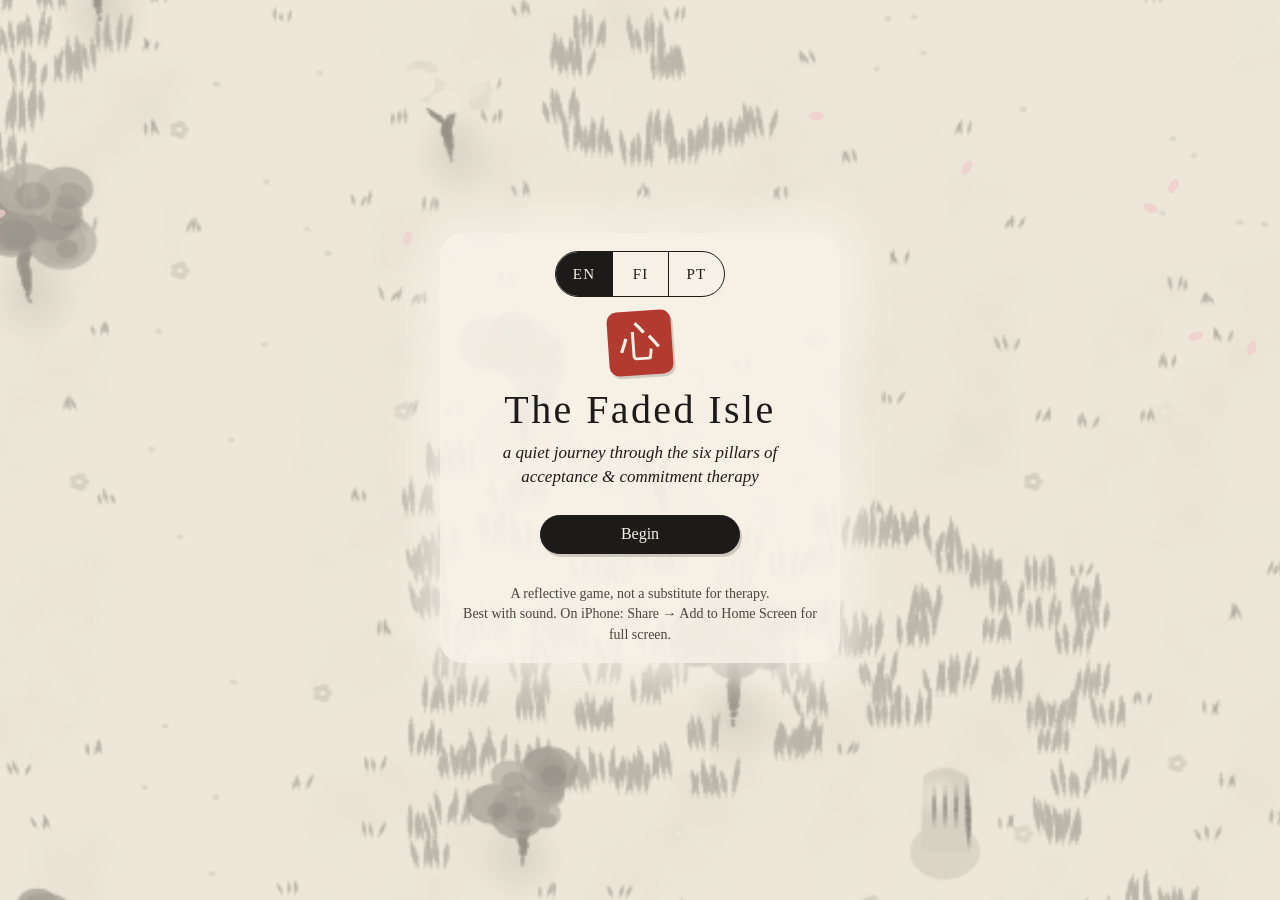
==== commit 4227930f: "Rebuild single file with native Finnish and Portuguese Co-Authored-By: Claude Opus 5.5 <noreply@anth" ====
--- a/faded-isle.html
+++ b/faded-isle.html
@@ -657,6 +657,11 @@
 // ja listojen pituudet ennallaan. Puuttuva teksti näytetään englanniksi.
 // Puhujan nimi dialogissa: rivin alussa "Nimi: …" (esim. 'Hys: ”…”').
 //
+// Sanasto: HOT = hyväksymis- ja omistautumisterapia. Kuusi ydinprosessia ovat pelissä
+// ”taitoja”: tietoinen läsnäolo, ajatuksista irrottautuminen (defuusio), hyväksyminen,
+// havainnoiva minä, arvot ja arvojen mukainen toiminta. Valintapiste: koukut,
+// poispäin vievät teot ja kohti vievät teot.
+//
 // Edit freely: only the text inside the quotes is shown. Keep keys, {placeholders}
 // and list lengths. Anything missing falls back to English.
 
@@ -664,113 +669,113 @@
   // ---------------------------------------------------------------- content.js
   content: {
     TITLE: 'Haalistunut saari',
-    SUBTITLE: 'hiljainen matka hyväksymis- ja omistautumisterapian (HOT) kuuteen kulmakiveen',
+    SUBTITLE: 'hiljainen matka hyväksymis- ja omistautumisterapian kuuteen taitoon',
 
     CHARACTERS: [
-      { name: 'Vaeltava munkki', blurb: 'Kaapuun pukeutunut, verkkainen ja kärsivällinen kuin kivi.' },
-      { name: 'Pikkukettu', blurb: 'Utelias kuono, pehmeät tassut, kirkas häntä.' },
-      { name: 'Mustepisara', blurb: 'Yksi ainoa mustepisara. Kuka tahansa.' },
+      { name: 'Vaeltava munkki', blurb: 'Kaavussa kulkeva, hidas ja kärsivällinen kuin kivi.' },
+      { name: 'Pikkukettu', blurb: 'Utelias kuono, pehmeät tassut, hehkuva häntä.' },
+      { name: 'Mustepisara', blurb: 'Yksi pieni mustepisara. Kuka tahansa.' },
       { name: 'Paperikurki', blurb: 'Taiteltu vanhasta kirjeestä, kevyt kuin henkäys.' },
     ],
 
     INTRO: [
-      'Heräät meren ääneen.',
-      'Saari ympärilläsi on piirretty harmaalla musteella, kuin joku olisi maalannut sen ja unohtanut värit.',
-      'Siellä, missä jalkasi koskettavat maata, värit palaavat.',
-      'Tällä saarella asuu kuusi henkeä. Kukin heistä vaalii yhtä tapaa elää hyvin levottoman mielen kanssa.',
-      'Suurelta puulta lähtee kuusi polkua. Kulje mitä tahansa niistä. Väärää järjestystä ei ole.',
+      'Heräät meren kohinaan.',
+      'Saari on piirretty harmaalla musteella. Joku on maalannut sen ja unohtanut värit.',
+      'Mihin jalkasi koskevat, sinne väri palaa.',
+      'Saarella asuu kuusi henkeä. Kukin heistä vaalii yhtä taitoa, jonka avulla levottoman mielen kanssa voi elää hyvää elämää.',
+      'Suuren puun juurelta lähtee kuusi polkua. Valitse mikä tahansa. Väärää järjestystä ei ole.',
     ],
 
     PILLARS: {
       present: {
-        name: 'Tässä hetkessä oleminen',
+        name: 'Tietoinen läsnäolo',
         region: 'Hengittävä lehto',
         guardian: 'Hys, peura',
         greet: [
-          'Bambujen välissä seisoo peura täysin liikkumatta.',
-          'Hys: ”Mielesi on vaeltanut tänne eilisestä ja huomisesta. Jalkasi tulivat tänne juuri tästä hetkestä.”',
+          'Bambujen välissä seisoo peura, aivan liikkumatta.',
+          'Hys: ”Mielesi kulki tänne eilisen ja huomisen kautta. Jalkasi tulivat suoraan tästä hetkestä.”',
           'Hys: ”Hengitä hetki kanssani.”',
         ],
-        plain: 'Tässä hetkessä oleminen tarkoittaa, että ohjaat huomiosi lempeästi siihen, mikä on tässä ja nyt: hengitykseesi, ääniin, maahan allasi. Mieli rakastaa aikamatkailua: se murehtii tulevaa ja kelaa mennyttä. Vain tässä hetkessä voit oikeasti toimia.',
+        plain: 'Tietoinen läsnäolo tarkoittaa, että tuot huomiosi lempeästi siihen, mikä on tässä ja nyt: hengitykseen, ääniin, maahan jalkojesi alla. Mieli karkaa mielellään huomisen murheisiin ja kelaa eilistä. Toimia voit kuitenkin vain tässä hetkessä.',
         more: [
-          'Kyse ei ole rentoutumisesta eikä mielen tyhjentämisestä. Kyse on joustavasta huomiosta: siitä, että huomaat, missä huomiosi on, ja voit valita, mihin sen suuntaat.',
-          '”Ankkurin laskeminen” on nopea harjoitus: huomaa, mitä sisälläsi juuri nyt on, palaa kehoosi (paina jalat lattiaan, suorista selkä) ja suuntaa sitten huomiosi ympäristöösi. Nimeä viisi asiaa, jotka näet.',
-          'Kokeile missä vain: kun tiskaat, tunne veden lämpö, lautasen paino ja äänet. Kun mieli harhailee – ja niin se tekee – huomaa, minne se meni, ja palaa. Palaaminen on itse harjoitus.',
+          'Tarkoitus ei ole rentoutua eikä tyhjentää mieltä. Kyse on joustavasta huomiosta: huomaat, mihin huomiosi on mennyt, ja voit itse valita, mihin sen suuntaat.',
+          'Ankkurin laskeminen on nopea harjoitus. Huomaa ensin, mitä sisälläsi juuri nyt tapahtuu. Palaa sitten kehoon: paina jalat lattiaan ja suorista selkä. Katso lopuksi ympärillesi ja nimeä viisi asiaa, jotka näet.',
+          'Harjoitella voi missä vain. Kun tiskaat, tunne veden lämpö, lautasen paino ja astioiden kilinä. Mieli lähtee harhailemaan – niin se tekee. Huomaa, minne se meni, ja palaa. Juuri palaaminen on harjoitusta.',
         ],
-        rumi: 'Joka hetki maailma luodaan uudeksi,\nmutta me näemme sen muuttumattomana emmekä huomaa.',
-        rumiSource: 'Rumin mukaan, Masnavi I',
+        rumi: 'Joka hetki maailma syntyy uudestaan.\nMe emme huomaa – meistä se on yhä sama.',
+        rumiSource: 'Rumia mukaillen, Masnavi I',
       },
       defusion: {
-        name: 'Defuusio',
-        region: 'Lehtien puro',
+        name: 'Ajatuksista irrottautuminen',
+        region: 'Lehtipuro',
         guardian: 'Väre, koikarppi',
         greet: [
-          'Purossa kiertelee suuri koikarppi. Vaahteranlehdet ajelehtivat sen selän yli.',
-          'Väre: ”Kannat mukanasi niin monia sanoja. Osa niistä on raskaita. Osa ei ole edes sinun.”',
-          'Väre: ”Laitetaan ne lehdille ja katsotaan, kun ne kelluvat pois.”',
+          'Purossa kiertää suuri koikarppi. Vaahteranlehtiä lipuu sen selän yli.',
+          'Väre: ”Kannat mukanasi niin paljon sanoja. Osa on raskaita. Osa ei ole edes sinun omiasi.”',
+          'Väre: ”Lasketaan ne lehdille ja katsotaan, kun ne lipuvat pois.”',
         ],
-        plain: 'Defuusio eli ajatuksista irrottautuminen tarkoittaa, että näet ajatukset ajatuksina: mielen läpi kulkevina sanoina ja kuvina, et käskyinä tai tosiasioina. Kun olemme sulautuneet ajatukseen, se tuntuu totuudelta. Kun otamme siihen etäisyyttä, voimme pitää sitä kevyesti ja valita, mitä teemme.',
+        plain: 'Ajatuksista irrottautuminen (defuusio) tarkoittaa, että näet ajatukset ajatuksina: mielessä kulkevina sanoina ja mielikuvina, et käskyinä etkä totuuksina. Kun ajatus vie mukanaan, se tuntuu totuudelta. Kun otat siihen hiukan etäisyyttä, voit pitää sitä kevyemmin ja päättää itse, mitä teet.',
         more: [
-          'Et voi estää ajatuksia tulemasta, ja niiden kanssa väittely usein vain voimistaa niitä. Defuusiossa muutetaan sen sijaan suhdettasi ajatuksiin.',
-          'Kokeile lisätä kipeän ajatuksen eteen sanat ”Minulla on ajatus, että…”. ”Olen epäonnistuja” muuttuu muotoon ”Minulla on ajatus, että olen epäonnistuja.” Huomaa pieni tila, joka syntyy.',
-          'Muita keinoja: laula ajatus Paljon onnea vaan -laulun sävelellä, sano se piirroshahmon äänellä tai kiitä mieltäsi: ”Kiitos, mieli, että yrität suojella minua.” Tarkoitus ei ole saada ajatusta katoamaan, vaan päästä irti sen otteesta.',
+          'Ajatusten tuloa ei voi estää, ja niiden kanssa väittely usein vain voimistaa niitä. Defuusiossa ei muuteta ajatuksia vaan suhdetta niihin.',
+          'Kokeile lisätä kipeän ajatuksen eteen sanat ”Minulla on ajatus, että…”. Silloin ”Olen epäonnistuja” muuttuu muotoon ”Minulla on ajatus, että olen epäonnistuja.” Huomaa, miten sinun ja ajatuksen väliin syntyy pieni rako.',
+          'Muitakin keinoja on: laula ajatus Paljon onnea vaan -laulun sävelellä, sano se Aku Ankan äänellä tai kiitä mieltäsi: ”Kiitos, mieli, että yrität suojella minua.” Tarkoitus ei ole saada ajatusta katoamaan, vaan päästä sen koukusta irti.',
         ],
-        rumi: 'Lintu lentää korkealla; sen varjo kiitää maata pitkin.\nHölmö jahtaa varjoa, kunnes hänen nuolensa loppuvat.',
-        rumiSource: 'Rumin mukaan, Masnavi I',
+        rumi: 'Lintu lentää korkealla, sen varjo kiitää maata pitkin.\nHölmö ampuu varjoa, kunnes viini on tyhjä.',
+        rumiSource: 'Rumia mukaillen, Masnavi I',
       },
       acceptance: {
-        name: 'Hyväksyntä',
-        region: 'Vuorovesiranta',
+        name: 'Hyväksyminen',
+        region: 'Aaltoranta',
         guardian: 'Vanha Kuori, kilpikonna',
         greet: [
-          'Ikivanha kilpikonna lepää siinä, mihin aallot rantautuvat.',
-          'Vanha Kuori: ”Olen ollut täällä tuhat vuorovettä. Lakkasin taistelemasta vettä vastaan kauan sitten.”',
-          'Vanha Kuori: ”Katsele aaltoja kanssani. Kätesi haluavat työntää niitä pois. Katso, mitä tapahtuu, jos avaatkin ne.”',
+          'Ikivanha kilpikonna lepää rannassa, siinä mihin aallot huuhtoutuvat.',
+          'Vanha Kuori: ”Olen maannut tällä rannalla tuhat vuotta. Lakkasin taistelemasta vettä vastaan jo kauan sitten.”',
+          'Vanha Kuori: ”Katsele aaltoja kanssani. Sinun tekee mieli työntää ne pois. Katso, mitä tapahtuu, jos avaatkin kätesi.”',
         ],
-        plain: 'Hyväksyntä tarkoittaa, että teet tilaa vaikeille tunteille, tuntemuksille ja mielihaluille sen sijaan, että taistelisit niitä vastaan tai välttelisit niitä. Et pidä niistä etkä luovuta, vaan annat niiden olla läsnä, kun jatkat elämääsi. Kamppailu kivun kanssa tuo helposti kärsimystä kivun päälle.',
+        plain: 'Hyväksyminen tarkoittaa, että annat vaikeille tunteille, tuntemuksille ja mielihaluille tilaa sen sijaan, että taistelisit niitä vastaan tai yrittäisit välttää niitä. Et pidä niistä etkä luovuta. Annat niiden olla mukana ja jatkat elämääsi. Jos kipua vastaan kamppailee, sen päälle kasautuu helposti vielä kärsimystä.',
         more: [
-          'Kipu kuuluu merkitykselliseen elämään. Menetämme rakkaitamme, epäonnistumme meille tärkeissä asioissa ja pelkäämme ennen merkityksellisiä hetkiä. Jos yritämme olla koskaan tuntematta näitä, elämämme usein kapenee.',
-          'Harjoittele ”laajentamista”: huomaa, missä kohtaa kehoa tunne asuu. Hengitä sitä kohti. Kuvittele tekeväsi sen ympärille tilaa, ikään kuin tunne voisi leijua isommassa huoneessa. Et yritä päästä siitä eroon, lakkaat vain kiskomasta.',
-          'Hyödyllinen kysymys: ”Olenko valmis tuntemaan tämän tunteen, jos se tarkoittaa, että voin tehdä sitä, mikä on minulle tärkeää?”',
+          'Kipu kuuluu merkitykselliseen elämään. Menetämme rakkaitamme, epäonnistumme asioissa, jotka ovat meille tärkeitä, ja jännitämme ennen isoja hetkiä. Jos yritämme välttää nämä tunteet kokonaan, elämä usein kapenee.',
+          'Kokeile laajentamista: huomaa, missä kohtaa kehoa tunne tuntuu. Hengitä sitä kohti. Kuvittele, että sen ympärille avautuu tilaa, ikään kuin tunne saisi leijua isommassa huoneessa. Et yritä päästä siitä eroon. Lakkaat vain kiskomasta.',
+          'Hyödyllinen kysymys: ”Olenko valmis kokemaan tämän tunteen, jos sen myötä voin tehdä sitä, mikä on minulle tärkeää?”',
         ],
-        rumi: 'Ihminen on majatalo; joka aamu saapuu uusi vieras.\nÄlä sano ketään heistä taakaksi. Jokainen on lähetetty tuolta puolen.',
-        rumiSource: 'Rumin mukaan, Masnavi V',
+        rumi: 'Keho on majatalo, joka aamu saapuu uusi vieras.\nÄlä sano ketään taakaksi – jokainen on lähetetty tuolta puolen.',
+        rumiSource: 'Rumia mukaillen, Masnavi V',
       },
       selfctx: {
         name: 'Havainnoiva minä',
         region: 'Peilijärvi',
         guardian: 'Tyyni, haikara',
         greet: [
-          'Järven rannalla seisoo haikara yhdellä jalalla. Vesi on niin tyyni, että siihen mahtuu koko taivas.',
+          'Järven rannassa seisoo haikara yhdellä jalalla. Vesi on niin tyyni, että koko taivas mahtuu siihen.',
           'Tyyni: ”Pilvet kulkevat järven yli. Myrskyt kulkevat järven yli. Järvi pysyy.”',
-          'Tyyni: ”Kerro minulle, kuka on se, joka huomaa sään?”',
+          'Tyyni: ”Sano minulle: kuka se on, joka huomaa sään?”',
         ],
-        plain: 'Havainnoiva minä (itse kontekstina) on se osa sinua, joka huomaa: vakaa tarkkailija, joka on ollut läsnä jokaisessa ajatuksessasi, tunteessasi ja muistossasi. Ajatukset ja tunteet vaihtuvat kuin sää. Se, joka ne huomaa, on kuin taivas: siihen mahtuu jokainen myrsky, eikä mikään myrsky vahingoita sitä.',
+        plain: 'Havainnoiva minä on se osa sinua, joka huomaa. Se on ollut mukana jokaisessa ajatuksessasi, tunteessasi ja muistossasi, vakaana ja samana. Ajatukset ja tunteet vaihtuvat kuin sää. Se, joka ne huomaa, on kuin taivas: siihen mahtuu jokainen myrsky, eikä mikään myrsky vahingoita sitä.',
         more: [
-          'Elämme usein itsestämme kertomiemme tarinoiden sisällä: ”Minä olen se ahdistunut”, ”En ole luova ihminen.” Tarinoista voi olla hyötyä, mutta ne eivät ole koko sinä.',
-          'Kokeile tätä: huomaa, että luet. Huomaa nyt, kuka huomaa. Tuo huomaava minä oli läsnä, kun olit lapsi, ja se on läsnä nyt. Kehosi, roolisi ja mielialasi ovat muuttuneet; havainnoija ei.',
-          'Tästä paikasta käsin voit kannatella hyvin kipeitäkin kokemuksia niin, etteivät ne niele sinua.',
+          'Elämme usein omien tarinoidemme sisällä: ”Minä nyt vain olen tällainen jännittäjä”, ”En ole mikään luova ihminen.” Tarinoista voi olla hyötyä, mutta sinä olet enemmän kuin ne. HOT:ssa tästä puhutaan myös nimellä minä kontekstina.',
+          'Kokeile: huomaa, että luet. Huomaa sitten, kuka huomaa. Sama huomaaja oli läsnä, kun olit lapsi, ja on läsnä nyt. Kehosi, roolisi ja mielialasi ovat muuttuneet, mutta havainnoija ei.',
+          'Tästä paikasta käsin voit kohdata kipeitäkin kokemuksia ilman, että ne nielaisevat sinut.',
         ],
-        rumi: 'Sydän on peili.\nKiillota se, niin se näyttää koko taivaan muuttumatta taivaaksi.',
-        rumiSource: 'Rumin mukaan, Masnavi I',
+        rumi: 'Sydän on peili.\nKiillota se, niin siinä näkyy koko taivas – eikä se silti ole taivas.',
+        rumiSource: 'Rumia mukaillen, Masnavi I',
       },
       values: {
         name: 'Arvot',
         region: 'Lyhtyhuippu',
         guardian: 'Kajo, pöllö',
         greet: [
-          'Vuoren huipulla istuu pöllö sytyttämättömien paperilyhtyjen keskellä.',
-          'Kajo: ”Jokainen lyhty täällä on jotakin, mistä sydän voi välittää. Mikään niistä ei ole se oikea. Osa niistä on sinun.”',
-          'Kajo: ”Valitse ne, jotka tuntuvat kodilta. Sytytämme ne yhdessä.”',
+          'Vuoren huipulla istuu pöllö pimeiden paperilyhtyjen keskellä.',
+          'Kajo: ”Jokainen lyhty on jotakin, mistä sydän voi välittää. Oikeita tai vääriä ei ole. Osa niistä on sinun.”',
+          'Kajo: ”Valitse ne, jotka tuntuvat kodilta. Sytytetään ne yhdessä.”',
         ],
-        plain: 'Arvot ovat niitä asioita, joita haluat tuoda elämääsi: miten haluat kohdella itseäsi, muita ja maailmaa. Toisin kuin tavoitteet, arvot eivät koskaan tule ”valmiiksi”. Ne ovat kompassin suunta, eivät määränpää. Ne antavat merkityksen niille vaikeille asioille, joita olemme valmiita tuntemaan.',
+        plain: 'Arvot kertovat, millaisena haluat elää: miten haluat kohdella itseäsi, muita ja maailmaa. Tavoitteista poiketen arvot eivät koskaan tule valmiiksi. Ne ovat kuin kompassin suunta, eivät määränpää. Arvot antavat merkityksen myös sille vaikealle, jonka olemme valmiita kohtaamaan.',
         more: [
-          'Tavoitteen voi rastia tehdyksi (”juokse maraton”). Arvot jatkuvat (”kehostani huolehtiminen”, ”seikkailullisuus”).',
-          'Vihjeitä arvoistasi piilee usein kipusi sisällä: meihin sattuu se, mistä välitämme. Yksinäisyys voi kertoa, että yhteys muihin on sinulle arvo; jännitys ennen esiintymistä, että haluat tehdä työsi hyvin.',
-          'Kysy itseltäsi: ”Mitä toivoisin ihmisten sanovan 80-vuotisjuhlissani siitä, mitä elämäni edusti?” Tai: ”Jos kukaan ei koskaan saisi tietää, mitä haluaisin silti tehdä?”',
+          'Tavoitteen voi saavuttaa ja ruksata pois (”juokse maraton”). Arvot kulkevat mukana koko elämän (”huolehdin kehostani”, ”uskallan seikkailla”).',
+          'Vihjeitä omista arvoista löytyy usein kivun keskeltä: sattuu juuri siihen, mistä välitämme. Yksinäisyys voi kertoa, että yhteys muihin on sinulle tärkeä. Jännitys ennen esiintymistä voi kertoa, että haluat tehdä työsi hyvin.',
+          'Kysy itseltäsi: ”Mitä toivoisin ihmisten sanovan 80-vuotispäivilläni siitä, mikä minulle oli elämässä tärkeää?” Tai: ”Mitä haluaisin tehdä, vaikka kukaan ei koskaan saisi tietää siitä?”',
         ],
-        rumi: 'Kuuntele ruokohuilua ja sen surullista laulua.\nSe kaipaa ruovikkoa, josta se leikattiin; sen kaipaus on sen musiikki.',
-        rumiSource: 'Rumin mukaan, Masnavi I',
+        rumi: 'Kuuntele ruokohuilun surullista laulua.\nSe ikävöi ruovikkoa, josta se leikattiin. Sen ikävä on sen soitto.',
+        rumiSource: 'Rumia mukaillen, Masnavi I',
       },
       action: {
         name: 'Arvojen mukainen toiminta',
@@ -778,34 +783,34 @@
         guardian: 'Loikka, sammakko',
         greet: [
           'Pieni sammakko istuu kivellä keskellä lampea.',
-          'Loikka: ”Hei! Kaikki haluavat ylittää lammen yhdellä hypyllä. Kukaan ei pysty siihen.”',
-          'Loikka: ”Kivi kerrallaan. Ja kyllä, huolesi saavat tulla mukaan.”',
+          'Loikka: ”Moi! Kaikki haluaisivat ylittää lammen yhdellä loikalla. Kukaan ei pysty siihen.”',
+          'Loikka: ”Kivi kerrallaan. Ja kyllä, huolet saavat tulla mukaan.”',
         ],
-        plain: 'Arvojen mukainen toiminta tarkoittaa, että otat askelia, usein pieniä, arvojesi suuntaan silloinkin, kun vaikeat ajatukset ja tunteet tulevat mukaan. Siinä kaikki muut kulmakivet kohtaavat: huomaaminen, irrottautuminen, tilan tekeminen ja sitten liikkuminen kohti sitä, mikä on tärkeää.',
+        plain: 'Arvojen mukainen toiminta tarkoittaa, että otat askelia – usein pieniä – arvojesi suuntaan silloinkin, kun vaikeat ajatukset ja tunteet kulkevat mukana. Siinä kaikki muut taidot yhdistyvät: huomaat, irrottaudut, annat tilaa ja liikut kohti sitä, mikä on tärkeää.',
         more: [
-          'Aloita pienestä: pienin askel, jonka voisit tänään ottaa kohti jotakin arvoasi. Sitten seuraava. Pienet, toistuvat teot rakentavat elämän.',
-          'Esteitä tulee: pelko, ”en pysty”, ”ei nyt”. Odota niitä. Sinun ei tarvitse odottaa niiden lähtöä ennen kuin liikut.',
-          'Kun lipsut – ja niin käy kaikille – huomaa se ilman ankaraa arvostelua ja palaa arvojesi pariin. Sitoutuminen ei tarkoita, ettei koskaan putoa kärryiltä. Se tarkoittaa, että nousee takaisin kyytiin.',
+          'Aloita pienestä: mikä on pienin askel, jonka voisit tänään ottaa jonkin arvosi suuntaan? Sitten seuraava. Elämä rakentuu pienistä, toistuvista teoista.',
+          'Esteitä tulee: pelko, ”en pysty”, ”ei nyt”. Varaudu niihin. Niiden ei tarvitse kadota ennen kuin lähdet liikkeelle.',
+          'Kun lipsut – ja kaikki lipsuvat – huomaa se ilman ankaraa itsekritiikkiä ja palaa arvojesi suuntaan. Sitoutuminen ei tarkoita, ettei koskaan putoa kärryiltä. Se tarkoittaa, että nousee aina uudelleen kyytiin.',
         ],
-        rumi: 'Tiellä ei ole loppua. Silti nosta jalkasi ja kulje.\nÄlä tuijota pelokkaana matkan pituutta.',
-        rumiSource: 'Rumin mukaan (perinteisesti hänen nimissään)',
+        rumi: 'Tie ei lopu koskaan. Nosta silti jalkasi ja kulje.\nÄlä jää pelokkaana tuijottamaan matkan pituutta.',
+        rumiSource: 'perinteisesti Rumin nimissä',
       },
     },
 
     MOVES: {
-      notice: { name: 'Huomaa se', text: 'Yksinkertaisesti huomaat sen. ”Ai. Siinähän sinä olet.”' },
-      drop_anchor: { name: 'Laske ankkuri', text: 'Painat jalkasi maahan, hengität ja katselet ympärillesi. Maa on tässä. Niin olet sinäkin.' },
-      name_thought: { name: 'Nimeä ajatus', text: '”Minulla on ajatus, että…” Sanojen ote löystyy hieman.' },
-      make_room: { name: 'Tee tilaa', text: 'Hengität tunteeseen ja annat sille hieman tilaa, kuin avaisit ikkunan.' },
-      become_sky: { name: 'Ole taivas', text: 'Huomaat olevasi se, joka huomaa. Sää kulkee ohi; taivas pysyy.' },
-      remember: { name: 'Muista, mikä on tärkeää', text: 'Muistat, mistä välität. Olento on yhä tässä, mutta se ei enää ohjaa.' },
-      step_with: { name: 'Astu sen kanssa', text: 'Otat yhden pienen askeleen kohti sitä, mikä on tärkeää, ja annat sen tulla mukaan.' },
+      notice: { name: 'Huomaa se', text: 'Vain huomaat sen. ”Ai, sinä siellä.”' },
+      drop_anchor: { name: 'Laske ankkuri', text: 'Painat jalat maahan, hengität ja katsot ympärillesi. Maa on tässä. Niin olet sinäkin.' },
+      name_thought: { name: 'Nimeä ajatus', text: '”Minulla on ajatus, että…” Sanojen ote hellittää vähän.' },
+      make_room: { name: 'Anna tilaa', text: 'Hengität tunteeseen ja annat sille vähän tilaa, kuin avaisit ikkunan.' },
+      become_sky: { name: 'Ole taivas', text: 'Huomaat olevasi se, joka huomaa. Sää kulkee ohi, taivas pysyy.' },
+      remember: { name: 'Muista, mikä on tärkeää', text: 'Muistat, mistä välität. Henki on yhä tässä, mutta se ei enää ohjaa.' },
+      step_with: { name: 'Ota pieni askel', text: 'Otat yhden pienen askeleen kohti sitä, mikä on tärkeää, ja annat hengen tulla mukaan.' },
     },
 
     STRUGGLE_MOVES: [
-      { name: 'Työnnä se pois', text: 'Työnnät kaikin voimin. Se työntää takaisin, kovempaa.' },
-      { name: 'Väittele sen kanssa', text: 'Väittelet. Sillä on vastaus kaikkeen, ja nyt sillä on koko huomiosi.' },
-      { name: 'Vie ajatukset muualle', text: 'Katsot muualle. Hetken se on poissa… ja sitten se on äänekkäämpi kuin ennen.' },
+      { name: 'Työnnä pois', text: 'Työnnät kaikin voimin. Se työntää takaisin, vielä kovemmin.' },
+      { name: 'Väittele vastaan', text: 'Väittelet. Sillä on vastaus kaikkeen, ja nyt sillä on koko huomiosi.' },
+      { name: 'Ajattele muuta', text: 'Käännät katseesi muualle. Hetken se on poissa… ja sitten se on äänekkäämpi kuin ennen.' },
       { name: 'Juokse karkuun', text: 'Juokset. Se on nopeampi, koska se asuu omissa askelissasi.' },
     ],
 
@@ -813,26 +818,26 @@
       { name: 'Huolihattara', thought: '”Entä jos kaikki menee pieleen?”',
         lore: 'Huolihattara elää huomisessa. Se tarkoittaa hyvää: se yrittää valmistaa sinut kaikkiin vaaroihin yhtä aikaa.' },
       { name: 'Epäilyksen oka', thought: '”Et ole tarpeeksi hyvä.”',
-        lore: 'Epäilyksen oka toistaa vanhoja sanoja, jotka se joskus kuuli. Se uskoo niihin vähemmän kuin luulisit.' },
+        lore: 'Epäilyksen oka toistelee vanhoja sanoja, jotka se joskus kuuli. Itse se uskoo niihin vähemmän kuin luulisit.' },
       { name: 'Katumuksen kaiku', thought: '”Sinun olisi pitänyt toimia toisin.”',
         lore: 'Katumuksen kaiku elää eilisessä. Sen suru kertoo, kuinka paljon välitit.' },
-      { name: 'Surun tihku', thought: 'Pehmeä, raskas sade, joka ei lakkaa.',
-        lore: 'Surun tihku kastelee paikkoja, joissa rakkaus ennen kasvoi – ja kasvaa yhä.' },
+      { name: 'Surutihku', thought: 'Pehmeä, raskas sade, joka ei lakkaa.',
+        lore: 'Surutihku kastelee paikkoja, joissa rakkaus kasvoi – ja kasvaa yhä.' },
       { name: 'Kekäle', thought: '”Tämä ei ole reilua!”',
-        lore: 'Kekäle leimahtaa, kun jotakin tärkeää loukataan. Se on merkki, ei käsky.' },
-      { name: 'Häpeän simpukka', thought: '”Piiloudu. Älä anna heidän nähdä.”',
-        lore: 'Häpeän simpukka käpertyy suojelemaan pehmeää sydäntä. Se rentoutuu hieman aina, kun sitä kohdataan ystävällisesti.' },
-      { name: 'Levoton puuska', thought: '”Tee jotain muuta. Mitä tahansa muuta. Nyt.”',
+        lore: 'Kekäle leimahtaa, kun jotain tärkeää loukataan. Se on merkki, ei käsky.' },
+      { name: 'Häpeäsimpukka', thought: '”Piiloudu. Älä anna kenenkään nähdä.”',
+        lore: 'Häpeäsimpukka sulkeutuu suojellakseen pehmeää sydäntä. Se raottuu vähän aina, kun sitä kohdellaan ystävällisesti.' },
+      { name: 'Levoton puuska', thought: '”Tee jotain muuta. Ihan mitä vain. Nyt.”',
         lore: 'Levoton puuska on halu paeta. Se menee ohi niin kuin kaikki tuulet, kun annat sen puhaltaa.' },
       { name: 'En pysty -kivi', thought: '”En pysty siihen.”',
-        lore: 'En pysty -kivi on painava, mutta sitä voi kantaa. Ihmiset kantavat sitä aina unelmiinsa asti.' },
+        lore: 'En pysty -kivi on painava, mutta sitä jaksaa kantaa. Moni on kantanut sen aina unelmiinsa asti.' },
     ],
 
     VERSES: [
-      { text: 'Kuolin kivenä ja minusta tuli kukka,\nkuolin kukkana ja nousin eläväksi olennoksi.\nMilloin olisin koskaan muuttumalla vähentynyt?', source: 'Rumin mukaan, Masnavi III' },
-      { text: 'Lamppuja on monta; valo on yksi.', source: 'Rumin mukaan, Masnavi III' },
-      { text: 'Rakkaus on astrolabi,\njoka lukee taivaiden salaisuuksia.', source: 'Rumin mukaan, Masnavi I' },
-      { text: 'Yöperhonen kiertää kynttilää,\nkoska se on nähnyt valon.', source: 'Rumin mukaan' },
+      { text: 'Kuolin kivenä ja minusta tuli kukka,\nkuolin kukkana ja nousin eläväksi olennoksi.\nMilloin muuttuminen olisi tehnyt minusta vähemmän?', source: 'Rumia mukaillen, Masnavi III' },
+      { text: 'Lamppuja on monta, valo on yksi.', source: 'Rumia mukaillen, Masnavi III' },
+      { text: 'Rakkaus on astrolabi,\njolla luetaan taivaan salaisuuksia.', source: 'Rumia mukaillen, Masnavi I' },
+      { text: 'Yöperhonen kiertää kynttilää,\nkoska se on nähnyt valon.', source: 'Rumia mukaillen' },
     ],
 
     // Lyhtyjen nimet. Avain (vasemmalla) on tallennuksen tunniste: älä muuta sitä.
@@ -843,212 +848,213 @@
       Family: 'Perhe', Learning: 'Oppiminen', Fairness: 'Reiluus', Beauty: 'Kauneus',
       'Self-care': 'Itsestä huolehtiminen', Contribution: 'Auttaminen',
     },
-    // Partitiivi lauseeseen ”askel kohti {value}” (Astinkivet).
+    // Partitiivi lauseeseen ”…toisi elämääsi enemmän {value}” (Astinkivet).
     VALUE_INLINE: {
-      Kindness: 'ystävällisyyttä', Curiosity: 'uteliaisuutta', Courage: 'rohkeutta', Connection: 'yhteyttä',
+      Kindness: 'ystävällisyyttä', Curiosity: 'uteliaisuutta', Courage: 'rohkeutta', Connection: 'yhteyttä muihin',
       Creativity: 'luovuutta', Health: 'terveyttä', Honesty: 'rehellisyyttä', Play: 'leikkiä',
       Growth: 'kasvua', Nature: 'luontoa', Calm: 'rauhaa', Adventure: 'seikkailua',
-      Family: 'perhettä', Learning: 'oppimista', Fairness: 'reiluutta', Beauty: 'kauneutta',
-      'Self-care': 'itsestä huolehtimista', Contribution: 'auttamista',
+      Family: 'aikaa perheen kanssa', Learning: 'oppimista', Fairness: 'reiluutta', Beauty: 'kauneutta',
+      'Self-care': 'itsestä huolehtimista', Contribution: 'toisten auttamista',
     },
 
     SMALL_STEPS: {
-      default: ['Lähetä yksi ystävällinen viesti', 'Käy kymmenen minuutin kävelyllä', 'Kirjoita yksi lause', 'Kysy yksi rehellinen kysymys', 'Lepää viisi minuuttia ilman syyllisyyttä'],
+      default: ['Lähetä jollekulle ystävällinen viesti', 'Käy kymmenen minuutin kävelyllä', 'Kirjoita yksi lause', 'Kysy yksi rehellinen kysymys', 'Lepää viisi minuuttia ilman syyllisyyttä'],
       Kindness: ['Sano tänään jollekulle jotain ystävällistä', 'Puhu tänään kerran itsellesi kuin ystävälle'],
-      Curiosity: ['Ota selvää yhdestä asiasta, jota olet miettinyt', 'Kysy joltakulta, miten hänen päivänsä meni, ja kuuntele todella'],
+      Curiosity: ['Ota selvää jostain, mitä olet ihmetellyt', 'Kysy joltakulta, mitä hänelle kuuluu, ja kuuntele kunnolla'],
       Courage: ['Tee yksi pieni asia, jota olet vältellyt', 'Sano kerran ”ei”, kun tarkoitat ei'],
-      Connection: ['Laita viesti ystävälle, jota kaipaat', 'Pane puhelin pois yhden yhteisen aterian ajaksi'],
-      Creativity: ['Piirrä, kirjoita tai hyräile viiden minuutin ajan', 'Tee jotain tahallaan epätäydellistä'],
+      Connection: ['Laita viesti ystävälle, jota on ikävä', 'Pidä puhelin poissa yhden yhteisen aterian ajan'],
+      Creativity: ['Piirrä, kirjoita tai hyräile viisi minuuttia', 'Tee jotain tahallaan vähän vinoon'],
       Health: ['Juo nyt lasillinen vettä', 'Mene tänään nukkumaan 20 minuuttia aiemmin'],
-      Honesty: ['Kerro jollekulle, miten oikeasti voit', 'Kirjoita ylös yksi totuus, jota olet vältellyt'],
-      Play: ['Tee jotain pelkästä ilosta kymmenen minuutin ajan'],
-      Growth: ['Lue viisi sivua jotakin, mikä venyttää ajatteluasi'],
-      Nature: ['Astu ulos ja katsele taivasta minuutin ajan'],
+      Honesty: ['Kerro jollekulle, mitä sinulle oikeasti kuuluu', 'Kirjoita ylös yksi totuus, jota olet väistellyt'],
+      Play: ['Tee kymmenen minuuttia jotain ihan vain huviksesi'],
+      Growth: ['Lue viisi sivua jotain, mikä haastaa ajatteluasi'],
+      Nature: ['Mene ulos ja katsele taivasta minuutin ajan'],
       Calm: ['Hengitä kolme kertaa hitaasti ennen seuraavaa tehtävää'],
-      Adventure: ['Kävele kadulla, jolla et ole koskaan kävellyt'],
-      Family: ['Soita perheenjäsenelle tai laita hänelle viesti'],
-      Learning: ['Opi tänään yksi uusi sana tai asia'],
-      Fairness: ['Huomaa, kuka ei tule kuulluksi, ja kuuntele'],
-      Beauty: ['Ota tänään kuva jostakin kauniista'],
-      'Self-care': ['Tee tänään yksi asia vain pitääksesi huolta itsestäsi'],
-      Contribution: ['Auta jotakuta yhdessä pienessä asiassa'],
+      Adventure: ['Kävele kadulla, jota et ole ennen kulkenut'],
+      Family: ['Soita tai laita viesti jollekulle perheestäsi'],
+      Learning: ['Opettele tänään yksi uusi sana tai asia'],
+      Fairness: ['Huomaa, kuka jää kuulematta, ja kuuntele häntä'],
+      Beauty: ['Ota tänään kuva jostain kauniista'],
+      'Self-care': ['Tee tänään yksi asia vain itseäsi varten'],
+      Contribution: ['Auta jotakuta jossain pienessä asiassa'],
     },
 
     TREE: {
       asleep: [
-        'Suuri puu nukkuu. Sen lehdet ovat vanhan musteen harmaita.',
-        'Kuusi henkeä vaalii sen värejä. Käy heidän luonaan missä järjestyksessä tahansa.',
+        'Suuri puu nukkuu. Sen lehdet ovat vanhan musteen harmaat.',
+        'Kuusi henkeä vaalii sen värejä. Käy heidän luonaan, missä järjestyksessä haluat.',
       ],
       ending: [
         'Lasket kätesi Suuren puun rungolle.',
-        'Saaren joka kolkasta nousee kuusi valoa: lehdosta, purolta, rannalta, järveltä, huipulta ja kiviltä.',
-        'Ne kohtaavat oksistossa. Puu muistaa värinsä.',
-        'Mitään saarella ei ole korjattu tai poistettu. Huolet vaeltavat yhä ruohikossa. Aallot tulevat yhä.',
-        'Mutta nyt tiedät, miten kulkea niiden kanssa.',
+        'Saaren joka kolkasta nousee valo: lehdosta, purolta, rannalta, järveltä, huipulta ja kiviltä.',
+        'Kuusi valoa kohtaa oksistossa. Puu muistaa värinsä.',
+        'Mitään ei ole korjattu eikä mitään poistettu. Huolet vaeltavat yhä ruohikossa. Aallot tulevat yhä.',
+        'Mutta nyt osaat kulkea niiden kanssa.',
       ],
       ending_rumi: 'Miksi jäädä vankilaan,\nkun ovi on selällään?',
-      ending_rumi_source: 'Rumin mukaan',
-      outro: 'Avoin. Läsnä. Kohti sitä, mikä on tärkeää. Tämä on psykologista joustavuutta, hyväksymis- ja omistautumisterapian ydin.',
+      ending_rumi_source: 'Rumia mukaillen',
+      outro: 'Avoimena, läsnä ja kohti sitä, mikä on tärkeää. Tätä on psykologinen joustavuus – hyväksymis- ja omistautumisterapian ydin.',
     },
 
     SIGN: [
-      'Suuren puun vieressä seisoo haalistunut kyltti:',
-      '”Pohjoiseen: Lyhtyhuippu. Luoteeseen: Hengittävä lehto. Koilliseen: Lehtien puro. Länteen: Peilijärvi. Itään: Astinkivet. Etelään: Vuorovesiranta.”',
-      'Kyltin alle joku on raapustanut vielä pari sanaa: ”Harmaa ruoho kätkee vaeltavia henkiä. Ole heille ystävällinen.”',
+      'Suuren puun vieressä seisoo vanha, haalistunut tienviitta:',
+      '”Pohjoiseen: Lyhtyhuippu. Luoteeseen: Hengittävä lehto. Koilliseen: Lehtipuro. Länteen: Peilijärvi. Itään: Astinkivet. Etelään: Aaltoranta.”',
+      'Viitan alle joku on raapustanut: ”Harmaa ruoho kätkee vaeltavia henkiä. Ole niille ystävällinen.”',
     ],
 
-    DISCLAIMER: 'Pohdiskeleva peli, ei terapian korvike.',
+    DISCLAIMER: 'Pohdiskeleva peli. Ei korvaa terapiaa.',
 
     UI: {
-      loading: 'mustetta hierretään…',
+      loading: 'hierretään mustetta…',
       begin: 'Aloita', continue: 'Jatka', newJourney: 'Uusi matka', cancel: 'Peruuta',
-      newJourneyConfirm: 'Aloitetaanko uusi matka? Nykyinen edistymisesi poistetaan.',
-      newJourneyYes: 'Kyllä, aloitetaan alusta',
-      titleFoot: 'Parhaimmillaan äänien kanssa. iPhonella: Jaa → Lisää Koti-valikkoon, niin peli aukeaa koko näytölle.',
+      newJourneyConfirm: 'Aloitetaanko uusi matka? Nykyinen matkasi pyyhitään pois.',
+      newJourneyYes: 'Kyllä, alusta',
+      titleFoot: 'Pelaa mieluiten äänet päällä. iPhonella: Jaa → Lisää Koti-valikkoon, niin peli aukeaa koko näytölle.',
       language: 'Kieli',
-      whoWalks: 'Kuka kulkee saarella?',
-      changeLater: 'Voit vaihtaa tämän myöhemmin päiväkirjassa.',
-      act: { meet: 'Tapaa', read: 'Lue', touch: 'Kosketa' },
-      aria: { pills: 'Opitut kulmakivet', sound: 'Ääni', journal: 'Päiväkirja' },
-      welcomeBack: '{name}: ”Tervetuloa takaisin, ystävä.”',
-      practiceAgain: 'Harjoittele uudelleen', hearVerse: 'Kuuntele säe', goodbye: 'Näkemiin',
-      learnedMove: 'Opit uuden tavan kohdata villit henget: ”{move}”.',
-      sixDone: ['Saaren sydämestä kohoaa syvä huminä.', 'Suuri puu herää. Palaa saaren keskelle.'],
-      verseAdded: 'Säe lisättiin päiväkirjaasi',
+      whoWalks: 'Kuka saarella kulkee?',
+      changeLater: 'Voit vaihtaa hahmoa myöhemmin päiväkirjassa.',
+      act: { meet: 'Tervehdi', read: 'Lue', touch: 'Kosketa' },
+      aria: { pills: 'Opitut taidot', sound: 'Ääni', journal: 'Päiväkirja' },
+      welcomeBack: '{name}: ”Tervetuloa takaisin, ystäväni.”',
+      practiceAgain: 'Harjoitellaan taas', hearVerse: 'Kuuntele runo', goodbye: 'Näkemiin',
+      learnedMove: 'Opit uuden tavan kohdata villejä henkiä: ”{move}”.',
+      sixDone: ['Saaren sydämestä kohoaa syvä huminä.', 'Suuri puu heräilee. Palaa saaren keskelle.'],
+      verseAdded: 'Runo tallentui päiväkirjaan',
       learnMore: 'Lue lisää',
       struggle: 'kamppailu',
-      softens: ' Se pehmenee selvästi.',
-      tip: '  (Taistelu omia tunteita vastaan yleensä vain kasvattaa niitä. HOT:ssa tätä kutsutaan kamppailukytkimeksi.)',
+      softens: ' Se hellittää selvästi.',
+      tip: '  (Kun taistelemme tunteitamme vastaan, ne yleensä vain kasvavat. HOT:ssa tätä kutsutaan kamppailukytkimeksi.)',
       metAgain: '{name} taas. Olette tavanneet ennenkin.',
-      wild: 'Harmaasta ruohosta leijuu esiin villi henki: {name}.',
+      wild: 'Harmaasta ruohosta lipuu esiin villi henki: {name}.',
       walkOn: 'Jatka matkaa',
       friend: 'Kamppailu hellittää. {name} on yhä tässä, mutta se ei enää kisko sinua. Nyt se kulkee vierelläsi.',
-      addedJournal: 'Lisätty päiväkirjaasi.',
-      tired: 'Köydenveto uuvuttaa. Päästät köydestä irti joksikin aikaa, ja {name} ajelehtii takaisin ruohikkoon. Kukaan ei voita köydenvetoa oman mielensä kanssa.',
-      left: 'Annat olla. {name} palaa joskus, ja se on ihan hyvä niin.',
+      addedJournal: 'Lisätty päiväkirjaan.',
+      tired: 'Köydenveto uuvuttaa. Päästät köydestä hetkeksi irti, ja {name} lipuu takaisin ruohikkoon. Kukaan ei voita köydenvetoa omaa mieltään vastaan.',
+      left: 'Annat olla. {name} tulee vielä joskus takaisin, eikä se haittaa.',
       journal: 'Päiväkirja', close: 'Sulje',
-      tabs: { pillars: 'Kulmakivet', spirits: 'Henget', verses: 'Säkeet', you: 'Sinä' },
-      pillarsIntro: 'HOT:n kuusi kulmakiveä rakentavat yhdessä psykologista joustavuutta: avoimuutta, läsnäoloa ja sitoutumista siihen, mikä on tärkeää.',
-      notLearned: 'Vielä oppimatta. {short} odottaa sinua paikassa nimeltä {region}.',
+      tabs: { pillars: 'Taidot', spirits: 'Henget', verses: 'Runot', you: 'Sinä' },
+      pillarsIntro: 'HOT:n kuusi taitoa rakentavat yhdessä psykologista joustavuutta: kykyä olla avoin ja läsnä ja toimia sen mukaan, mikä on tärkeää.',
+      notLearned: 'Vielä oppimatta. {region} – siellä sinua odottaa {short}.',
       spiritsCount: 'Henkiä vierelläsi: {n}/{total}.',
       unknownSpirit: '???', unmetLore: 'Vaeltaa harmaassa ruohossa.',
-      noVerses: 'Säkeet kerääntyvät tänne, kun kohtaat henkiä ja luet vanhoja kiviä.',
-      versesNote: 'Säkeet ovat vapaita mukaelmia Rumin (Jalāl al-Dīn Rūmī, 1207–1273) runoudesta, eivät suoria käännöksiä.',
+      noVerses: 'Runot kertyvät tänne, kun kohtaat henkiä ja luet vanhoja kiviä.',
+      versesNote: 'Runot ovat vapaita mukaelmia Rumin (Jalāl al-Dīn Rūmī, 1207–1273) teksteistä, eivät suoria käännöksiä.',
       traveller: 'Kulkija',
-      yourLanterns: 'Lyhtysi', noLanterns: 'Ei vielä valittu. Lyhdyt odottavat Lyhtyhuipulla.',
-      yourSteps: 'Pienet askeleesi', noSteps: 'Ei vielä otettu. Astinkivet ovat idässä.',
+      yourLanterns: 'Lyhtysi', noLanterns: 'Vielä valitsematta. Lyhdyt odottavat Lyhtyhuipulla.',
+      yourSteps: 'Pienet askeleesi', noSteps: 'Vielä ottamatta. Astinkivet ovat idässä.',
       listSep: ' · ',
       quote: '”{text}”',
-      share: 'Jaa tämä peli', feedback: 'Anna palautetta', startOver: 'Aloita alusta',
-      startOverConfirm: 'Aloitetaanko alusta? Tämä poistaa edistymisesi tältä laitteelta.',
-      startOverYes: 'Kyllä, aloitetaan alusta', startOverNo: 'Säilytä matkani',
-      staysHere: 'Kaikki kirjoittamasi jää tälle laitteelle.',
+      share: 'Jaa peli', feedback: 'Anna palautetta', startOver: 'Aloita alusta',
+      startOverConfirm: 'Aloitetaanko alusta? Matkasi pyyhitään tältä laitteelta.',
+      startOverYes: 'Kyllä, alusta', startOverNo: 'Säilytä matka',
+      staysHere: 'Kaikki kirjoittamasi jää vain tälle laitteelle.',
       fbPlaceholder: 'Miltä peli tuntui? Jäikö jokin hetki mieleen? Mitä muuttaisit?',
-      fbIntro: 'Sanasi menevät suoraan tämän saaren tekijälle. Tiliä ei tarvita.',
-      fbAnon: 'Nimetön. Älä kirjoita yksityisiä tietoja.',
+      fbIntro: 'Viestisi menee suoraan saaren tekijälle. Tiliä ei tarvita.',
+      fbAnon: 'Nimetön. Älä kirjoita tähän henkilötietoja.',
       send: 'Lähetä',
-      fbThanks: 'Kiitos. Sanasi lähetettiin.',
-      fbFail: 'Lähetys ei onnistunut. Yritä uudelleen, kun olet verkossa.',
-      shareText: 'Hiljainen pieni peli hyväksymis- ja omistautumisterapian (HOT) kuudesta kulmakivestä.',
+      fbThanks: 'Kiitos! Viestisi on lähetetty.',
+      fbFail: 'Lähetys epäonnistui. Yritä uudelleen, kun olet verkossa.',
+      shareText: 'Pieni, hiljainen peli hyväksymis- ja omistautumisterapian (HOT) kuudesta taidosta.',
       linkCopied: 'Linkki kopioitu',
-      copyManually: 'Kopioi osoite selaimesta ja jaa se',
+      backAgain: 'Poistu painamalla takaisin uudelleen',
+      copyManually: 'Kopioi osoite selaimen osoiteriviltä',
     },
   },
 
   // ---------------------------------------------------------------- exercises.js
   exercises: {
     present: {
-      intro: 'Hengitä ympyrän tahdissa: sisään, kun se kasvaa, ulos, kun se pehmenee. Kolme hengitystä.',
+      intro: 'Hengitä ympyrän tahdissa: sisään, kun se kasvaa, ja ulos, kun se pienenee. Kolme hengitystä.',
       begin: 'Aloita', skip: 'Ohita',
-      breath: 'Hengitys {n}/3. Anna sen olla juuri sellainen kuin se on.',
+      breath: 'Hengitys {n}/3. Anna sen olla sellainen kuin se on.',
       in: 'sisään', out: 'ulos',
-      notice: 'Huomaa nyt, mitä tässä on. Napauta jokaista asiaa, kun huomaat sen: vähintään neljää.',
-      count: 'Huomattu {n}/4. Viivy hetki jokaisen kanssa.',
+      notice: 'Huomaa nyt, mitä tässä on. Napauta asiaa, kun huomaat sen. Ainakin neljä.',
+      count: 'Huomattu {n}/4. Viivy hetki jokaisen kohdalla.',
       enough: 'Voit jatkaa huomaamista tai siirtyä eteenpäin, kun olet valmis.',
-      things: ['Hengityksesi sellaisenaan', 'Kehosi paino', 'Ohi kulkeva ajatus', 'Ääni läheltä tai kaukaa',
-        'Ilma tai kangas ihollasi', 'Maku suussasi, tai ei mitään', 'Valo ja värit edessäsi',
-        'Kohta, jossa kehosi koskettaa maata tai istuinta', 'Tuoksu, tai sen puuttuminen'],
+      things: ['Hengitys sellaisenaan', 'Kehon paino', 'Ohi kulkeva ajatus', 'Ääni läheltä tai kaukaa',
+        'Ilma tai vaate ihoa vasten', 'Maku suussa – tai ei mitään', 'Valo ja värit edessäsi',
+        'Kohta, jossa keho koskettaa alustaa', 'Tuoksu – tai ei tuoksua lainkaan'],
       cont: 'Jatka',
     },
     defusion: {
-      intro: 'Napauta ajatusta. Huomaa se ajatuksena, aseta se sitten lehdelle ja anna puron kuljettaa sitä.',
-      thoughts: ['En ole tarpeeksi hyvä', 'Jotain pahaa tapahtuu', 'Mokaan aina kaiken', 'En kestä tätä', 'Kaikilla muilla on elämä hallussa'],
+      intro: 'Napauta ajatusta. Huomaa, että se on ajatus. Laske se sitten lehdelle ja anna puron viedä se.',
+      thoughts: ['En ole tarpeeksi hyvä', 'Jotain pahaa tapahtuu', 'Mokaan aina kaiken', 'En kestä tätä', 'Kaikilla muilla on asiat hallussa'],
       having: ['”Minulla on ajatus, että en ole tarpeeksi hyvä.”', '”Minulla on ajatus, että jotain pahaa tapahtuu.”',
         '”Minulla on ajatus, että mokaan aina kaiken.”', '”Minulla on ajatus, että en kestä tätä.”',
-        '”Minulla on ajatus, että kaikilla muilla on elämä hallussa.”'],
+        '”Minulla on ajatus, että kaikilla muilla on asiat hallussa.”'],
       havingOwn: 'Minulla on ajatus: ”{thought}”',
       own: 'Tai kirjoita oma ajatuksesi', leaf: 'Lehdelle', cont: 'Jatka',
-      outro: ['Väre: ”Katosivatko ajatukset? Eivät. Ne kelluivat. Sinä katselit niitä sen sijaan, että olisit ollut niitä.”',
-              'Väre: ”Ajatus on lehti, ei virta. Sinä olet se, joka istuu rannalla.”'],
+      outro: ['Väre: ”Katosivatko ajatukset? Eivät. Ne lipuivat ohi. Sinä katselit niitä – et ollut niiden vietävänä.”',
+              'Väre: ”Ajatus on lehti, ei virta. Sinä istut rannalla.”'],
     },
     acceptance: {
-      explore: 'Liiku vetämällä missä tahansa rannalla. Kun aallot tulevat, liiku miten haluat: niitä kohti, niistä poispäin, ihan miten vain.',
-      hint: 'liiku vetämällä',
+      explore: 'Kävele vetämällä sormea rannalla. Kun aallot tulevat, liiku miten haluat: niitä kohti, niistä poispäin, ihan miten vain.',
+      hint: 'kävele vetämällä',
       effort: 'ponnistelu',
-      coming: 'Aalto on tulossa… Liiku miten haluat.',
-      into: 'Työnnät aaltoa vastaan. Se työntää takaisin kovempaa.',
+      coming: 'Aalto tulee… Liiku miten haluat.',
+      into: 'Työnnät aaltoa vastaan. Se työntää takaisin kovemmin.',
       away: 'Juokset. Aalto on sinua nopeampi.',
       side: 'Yrität väistää. Aalto on sinua leveämpi.',
       still: 'Pysyt paikallasi. Aalto huuhtoutuu ympärilläsi ja menee ohi.',
-      triedLines: ['Vanha Kuori: ”Pysäyttikö työntäminen tai juokseminen aallon? Se tuli silti, ja se vei sinulta voimia.”'],
-      stillLines: ['Vanha Kuori: ”Sinä pysyit paikallasi. Moni työntää tai juoksee. Pysytään nyt paikallaan tarkoituksella ja huomataan, miltä se tuntuu.”'],
-      advice: ['Vanha Kuori: ”Kokeile nyt tätä: kun seuraava aalto tulee, pysy paikallasi. Tunne jalkasi hiekassa. Anna sen huuhtoutua ympärilläsi.”'],
-      stay: 'Pysy paikallasi. Tunne jalkasi hiekassa. Anna aaltojen tulla.',
-      coming2: 'Aalto on tulossa… Pysy. Tunne jalkasi hiekassa.',
-      calm: ['Aalto huuhtoutuu ympärilläsi: kylmä, voimakas… ja sitten se menee ohi. Seisot yhä.',
-             'Taas aalto. Teet sille tilaa. Se tuntuu epämukavalta, ja se menee ohi.',
+      triedLines: ['Vanha Kuori: ”Pysäyttikö työntäminen tai juokseminen aallon? Se tuli silti, ja sinulta meni voimia.”'],
+      stillLines: ['Vanha Kuori: ”Sinä pysyit paikallasi. Moni työntää tai juoksee. Pysytään nyt paikallaan ihan tarkoituksella ja katsotaan, miltä se tuntuu.”'],
+      advice: ['Vanha Kuori: ”Kokeile nyt näin: kun seuraava aalto tulee, pysy paikallasi. Tunne jalkasi hiekassa. Anna aallon huuhtoutua ympärilläsi.”'],
+      stay: 'Pysy paikallasi. Tunne jalat hiekassa. Anna aaltojen tulla.',
+      coming2: 'Aalto tulee… Pysy. Tunne jalat hiekassa.',
+      calm: ['Aalto huuhtoutuu ympärilläsi kylmänä ja voimakkaana… ja menee ohi. Seisot yhä.',
+             'Taas aalto. Annat sille tilaa. Tuntuu epämukavalta, ja se menee ohi.',
              'Vesi tulee ja menee jalkojesi ympärillä. Olet tässä.'],
       moved: 'Liikuit, ja aalto heitteli sinua. Ei se mitään. Katso ensi kerralla, mitä tapahtuu, jos pysyt paikallasi.',
-      outro: ['Vanha Kuori: ”Aallot eivät pienentyneet. Niitä vastaan työntäminen tai niitä pakeneminen vain vei voimia, ja vesi tuli silti.”',
-              'Vanha Kuori: ”Kun pysyit ja teit tilaa, sama vesi huuhtoutui ympärilläsi ja meni ohi. Seisoit yhä.”',
-              'Vanha Kuori: ”Se on hyväksyntää: et pidä aallosta etkä saa sitä katoamaan. Annat sen olla tässä, jotta voimasi riittävät siihen, mikä on tärkeää.”'],
+      outro: ['Vanha Kuori: ”Aallot eivät pienentyneet. Työntäminen ja pakeneminen veivät vain voimia, ja vesi tuli silti.”',
+              'Vanha Kuori: ”Kun pysyit ja annoit tilaa, sama vesi huuhtoutui ympärilläsi ja meni ohi. Seisoit yhä.”',
+              'Vanha Kuori: ”Sitä hyväksyminen on. Et pidä aallosta etkä saa sitä katoamaan. Annat sen olla, jotta voimasi riittävät siihen, mikä on tärkeää.”'],
     },
     selfctx: {
-      intro: 'Olet taivas järven yllä. Sää kulkee sen poikki. Napauta jotakin säätä ja nimeä, mitä se on.',
+      intro: 'Olet taivas järven yllä. Sää kulkee sen poikki. Napauta jotain säätä ja nimeä, mitä se on.',
       pick: 'Nimeä, mitä huomaat: {item}',
-      named: 'Huomaat {label}: {item}. Se ajelehtii eteenpäin. Taivas pysyy taivaana.',
-      push: 'Sään työntäminen ei kirkasta taivasta. Sää vain paisuu. Kokeile huomata se sen sijaan.',
-      storm: 'Myrsky vyöryy esiin: niin paljon kerralla. Jatka huomaamista, yksi asia kerrallaan. Sen takana taivas ei ole muuttunut.',
-      calm: 'Myrsky siirtyy eteenpäin. Taivas on täsmälleen sellainen kuin ennenkin.',
-      done: '{n} säänpalasta tuli ja meni. Taivas kannatteli jokaista niistä.',
+      named: 'Huomaat {label}: {item}. Se ajelehtii ohi. Taivas pysyy taivaana.',
+      push: 'Säätä työntämällä taivas ei kirkastu. Sää vain paisuu. Kokeile mieluummin huomata se.',
+      storm: 'Myrsky vyöryy päälle: niin paljon kerralla. Jatka huomaamista, yksi asia kerrallaan. Myrskyn takana taivas on ennallaan.',
+      calm: 'Myrsky siirtyy eteenpäin. Taivas on täsmälleen samanlainen kuin ennenkin.',
+      done: 'Sää vaihtui {n} kertaa. Taivaaseen mahtui jokainen.',
       count: 'huomattu {n}/{total}',
       labels: ['ajatus', 'tunne', 'kehon tuntemus', 'muisto', 'mielihalu'],
       labelsInline: ['ajatuksen', 'tunteen', 'kehon tuntemuksen', 'muiston', 'mielihalun'],
       // [kuva, sisältö]. Ensimmäinen sana valitsee kuvan: pidä se englanniksi.
-      weather: [['cloud', '”Olen epäonnistuja”'], ['storm', 'viha'], ['rain', 'suru'], ['sun', 'ilon häivähdys'],
-        ['fog', 'puristus rinnassa'], ['wind', 'halu paeta'], ['cloud', 'lapsuuden kesä'], ['cloud', '”Entä jos he lähtevät?”'],
-        ['storm', 'turhautuminen'], ['fog', 'solmu vatsassa'], ['wind', 'halu tarkistaa puhelin'], ['rain', 'vanhat hyvästit'],
-        ['cloud', '”Minun pitäisi olla jo pidemmällä”'], ['storm', 'hakkaava sydän'], ['sun', 'ystävän nauru'], ['wind', 'halu tiuskaista takaisin'],
-        ['rain', 'yksinäisyys'], ['fog', '”En pysty ajattelemaan selkeästi”']],
+      weather: [['cloud', '”Olen epäonnistuja”'], ['storm', 'viha'], ['rain', 'suru'], ['sun', 'ilon pilkahdus'],
+        ['fog', 'puristus rinnassa'], ['wind', 'halu paeta'], ['cloud', 'lapsuuden kesä'], ['cloud', '”Entä jos hän lähtee?”'],
+        ['storm', 'turhautuminen'], ['fog', 'solmu vatsassa'], ['wind', 'halu vilkaista puhelinta'], ['rain', 'kauan sitten sanotut hyvästit'],
+        ['cloud', '”Minun pitäisi olla jo pidemmällä”'], ['storm', 'sydämen jyskytys'], ['sun', 'ystävän nauru'], ['wind', 'halu tiuskaista takaisin'],
+        ['rain', 'yksinäisyys'], ['fog', '”Pää on ihan sekaisin”']],
       question: 'Tyyni: ”Kaikki tuo kulki ohi. Kuka sitä huomasi?”',
-      answers: ['Sää itse', 'Minä: se, joka katselee, kuin taivas'],
-      replies: [['Tyyni: ”Katso uudelleen. Sää muuttui joka hetki. Jokin ei muuttunut: se, joka näki kaiken.”',
-                 'Tyyni: ”Tuo vakaa huomaaminen olet sinä. Se on ollut läsnä koko elämäsi.”'],
+      answers: ['Sää itse', 'Minä – se, joka katselee, kuin taivas'],
+      replies: [['Tyyni: ”Katso uudelleen. Sää muuttui joka hetki. Yksi asia ei muuttunut: se, joka näki kaiken.”',
+                 'Tyyni: ”Se vakaa huomaaja olet sinä. Se on ollut mukana koko elämäsi.”'],
                 ['Tyyni: ”Niin. Ajatukset, tunteet ja muistot tulevat ja menevät. Se, joka ne huomaa, pysyy.”',
-                 'Tyyni: ”Myrsky ei koskaan vahingoita taivasta. Taivaassa on vain tilaa sille.”']],
+                 'Tyyni: ”Myrsky ei vahingoita taivasta. Taivaassa on vain tilaa sille.”']],
     },
     values: {
-      intro: 'Valitse enintään kolme lyhtyä, jotka tuntuvat omiltasi. Oikeita vastauksia ei ole.',
-      light: ['Valitse ensin lyhty', 'Sytytä 1 lyhty', 'Sytytä 2 lyhtyä', 'Sytytä 3 lyhtyä'],
-      max: 'Kolme riittää nyt hyvin. Jos haluat laskea valitun lyhdyn pois, napauta sitä uudelleen.',
+      intro: 'Valitse enintään kolme lyhtyä, jotka tuntuvat omilta. Oikeita vastauksia ei ole.',
+      light: ['Valitse ensin lyhty', 'Sytytä lyhty', 'Sytytä 2 lyhtyä', 'Sytytä 3 lyhtyä'],
+      max: 'Kolme riittää nyt hyvin. Voit laskea valitun lyhdyn pois napauttamalla sitä uudelleen.',
       lit: 'Lyhtysi palavat',
-      rise: 'Lyhdyt nousevat. Voit halutessasi kirjoittaa lauseen siitä, miksi jokin niistä on sinulle tärkeä. Se jää vain tälle laitteelle.',
+      rise: 'Lyhdyt kohoavat. Jos haluat, kirjoita lause siitä, miksi jokin niistä on sinulle tärkeä. Se jää vain tälle laitteelle.',
       note: 'Vapaaehtoinen', cont: 'Jatka',
-      outro: ['Kajo: ”Arvo on suunta, ei paikka, johon saavutaan. Voit aina ottaa vielä yhden askeleen sitä kohti.”',
+      outro: ['Kajo: ”Arvo on suunta, ei paikka, johon saavutaan. Aina voi ottaa vielä yhden askeleen sitä kohti.”',
               'Kajo: ”Ja huomaa: se, mikä sattuu eniten, on usein aivan sen vieressä, mistä välität.”'],
     },
     action: {
-      choose: 'Valitse yksi arvo, jota kohti kuljet.',
-      chooseMine: 'Valitse yksi arvo, jota kohti kuljet. Omat lyhtysi ovat ensimmäisinä.',
-      stone: 'Kivi {n}. Mikä olisi yksi pieni askel kohti {value}?',
-      last: 'Viimeinen kivi. Kirjoita oma pieni askeleesi kohti {value}: jotakin, jonka voisit oikeasti tehdä.',
-      placeholder: 'Minun pieni askeleeni…', step: 'Astu',
+      choose: 'Valitse arvo, jonka suuntaan kuljet.',
+      chooseMine: 'Valitse arvo, jonka suuntaan kuljet. Omat lyhtysi ovat ensimmäisinä.',
+      stone: 'Kivi {n}. Mikä pieni askel toisi elämääsi enemmän {value}?',
+      last: 'Viimeinen kivi. Keksi itse pieni askel, joka toisi elämääsi enemmän {value}. Jotain, minkä oikeasti voisit tehdä.',
+      placeholder: 'Oma pieni askeleeni…', step: 'Astu',
       cant: '{name} ilmestyy: ”Entä jos epäonnistut? Odota, kunnes tunnet olevasi valmis.”',
-      go: 'Astu ja anna sen tulla mukaan', wait: 'Odota, kunnes ääni on poissa',
-      waited: 'Odotat. Ääni ei lähde; tällaiset äänet lähtevät harvoin. Kivi pysyy paikallaan.',
+      go: 'Astu – se saa tulla mukaan', wait: 'Odota, että ääni vaikenee',
+      waited: 'Odotat. Ääni ei lähde – harvoin tällaiset äänet lähtevät. Et pääse eteenpäin.',
       stepped: 'Astut: ”{step}”. Ääni tulee mukaan. Ei se mitään.',
-      outro: ['Loikka: ”Pääsit yli! Lähtikö ääni pois? Ei lähtenyt. Kannoit sitä koko matkan.”',
-              'Loikka: ”Sitä on arvojen mukainen toiminta: yksi pieni askel ja sitten seuraava kohti sitä, mikä on tärkeää, ja mukana kulkee se, mikä kulkee.”'],
+      outro: ['Loikka: ”Pääsit yli! Lähtikö ääni? Ei lähtenyt. Kannoit sitä koko matkan.”',
+              'Loikka: ”Sitä on arvojen mukainen toiminta: pieni askel ja sitten seuraava kohti sitä, mikä on tärkeää. Mukaan saa tulla, mitä tulee.”'],
     },
   },
 
@@ -1058,138 +1064,138 @@
     tree: 'Suuri puu',
     awayLabel: 'poispäin',
     towardLabel: 'kohti',
-    canvasLabel: 'Suuri puu. Sen vasen oksa kantaa poispäin vieviä tekoja, oikea oksa kohti vieviä tekoja.',
+    canvasLabel: 'Suuri puu. Sen vasemmalla oksalla ovat poispäin vievät teot, oikealla kohti vievät teot.',
     arrival: [
-      'Tervetuloa takaisin, kulkija. Istu hetkeksi kanssani. Tässä, missä runkoni jakautuu kahtia, on valintapiste.',
-      'Joka päivä mieleen nousee vaikeita ajatuksia ja tunteita: huolia, epäilyjä, vanhoja tarinoita, äkillisiä mielihaluja. Kutsumme niitä koukuiksi, koska ne tarttuvat meihin ja vetävät.',
-      'Kun koukku tarttuu, teemme usein poispäin vieviä tekoja: asioita, jotka vievät meitä kauemmas siitä elämästä, jota haluamme. Vasen oksani kantaa niitä.',
-      'Kohti vievät teot vievät meitä kohti sitä elämää, jota haluamme, ja sitä ihmistä, joka haluamme olla – silloinkin, kun koukut ovat yhä läsnä. Oikea oksani kantaa niitä.',
-      'Jokainen tekee molempia, joka ikinen päivä. Sinussa ei ole mitään vikaa, vaikka teet poispäin vieviä tekoja. Jo niiden huomaaminen on ensimmäinen askel.',
+      'Tervetuloa takaisin, kulkija. Istu hetkeksi viereeni. Tässä, missä runkoni jakautuu kahtia, on valintapiste.',
+      'Joka päivä mieleen nousee vaikeita ajatuksia ja tunteita: huolia, epäilyjä, vanhoja tarinoita, äkillisiä mielihaluja. Kutsumme niitä koukuiksi, koska ne tarttuvat meihin ja vetävät mukaansa.',
+      'Kun koukku tarttuu, teemme usein poispäin vieviä tekoja. Ne vievät meitä kauemmas siitä elämästä, jota haluaisimme elää. Ne ovat vasemmalla oksallani.',
+      'Kohti vievät teot taas kuljettavat meitä kohti elämää, jota haluamme, ja ihmistä, joka haluamme olla – silloinkin, kun koukut ovat yhä mukana. Ne ovat oikealla oksallani.',
+      'Kaikki tekevät molempia, joka ikinen päivä. Sinussa ei ole mitään vikaa, vaikka teet poispäin vieviä tekoja. Jo niiden huomaaminen on ensimmäinen askel.',
     ],
-    situationPrompt: 'Onko sinulla juuri nyt jokin vaikea tilanne? Jos haluat, kirjoita siitä muutama sana ja pidä se mielessäsi matkan ajan.',
+    situationPrompt: 'Onko elämässäsi juuri nyt jokin vaikea tilanne? Jos haluat, kirjoita siitä muutama sana ja pidä se mielessä, kun jatkamme.',
     situationNote: 'Vapaaehtoinen. Kaikki kirjoittamasi jää tälle laitteelle.',
     situationPlaceholder: 'Esimerkiksi: keskustelu, jota lykkään jatkuvasti',
     skip: 'Ohita',
     continue: 'Jatka',
     back: 'Takaisin',
     add: 'Lisää',
-    awayPrompt: 'Mitkä näistä poispäin vievistä teoista tunnistat omasta elämästäsi? Valitse vähintään kolme ja kirjoita vähintään yksi omasi.',
-    awayPlaceholder: 'Oma poispäin vievä tekosi',
-    towardPrompt: 'Entä mitkä kohti vievät teot ovat sinulle tärkeitä, tai voisivat olla? Valitse vähintään kolme ja kirjoita vähintään yksi omasi.',
-    towardPlaceholder: 'Oma kohti vievä tekosi',
-    lanterns: 'Lyhtysi: {values}. Pienellä valolla merkityt ideat kumpuavat niistä.',
+    awayPrompt: 'Mitä näistä poispäin vievistä teoista tunnistat omasta elämästäsi? Valitse ainakin kolme ja kirjoita ainakin yksi omasi.',
+    awayPlaceholder: 'Oma poispäin vievä teko',
+    towardPrompt: 'Mitkä kohti vievät teot ovat sinulle tärkeitä, tai voisivat olla? Valitse ainakin kolme ja kirjoita ainakin yksi omasi.',
+    towardPlaceholder: 'Oma kohti vievä teko',
+    lanterns: 'Lyhtysi: {values}. Pienellä valolla merkityt ehdotukset kumpuavat niistä.',
     listSep: ' · ',
     needChooseOne: 'Valitse vielä 1',
     needChooseMany: 'Valitse vielä {n}',
     needOwn: 'Kirjoita 1 oma',
     ready: 'Voit jatkaa, kun olet valmis.',
     awayMoves: [
-      'Selaan puhelinta tuntikausia', 'Lykkään asioita', 'Vältän ihmisiä tai paikkoja', 'Painan töitä, ettei tarvitsisi tuntea',
+      'Selaan puhelinta tuntikausia', 'Lykkään asioita', 'Vältän ihmisiä tai paikkoja', 'Teen liikaa töitä, ettei tarvitsisi tuntea',
       'Tiuskin läheisilleni', 'Turrutan oloani syömällä, juomalla tai shoppailemalla', 'Vatvon samaa asiaa',
-      'Perun suunnitelmia', 'Miellytän muita', 'Jään sänkyyn', 'Piilotan, miltä minusta oikeasti tuntuu', 'Väittelen omien ajatusteni kanssa',
+      'Perun menoja', 'Miellytän muita', 'Jään sänkyyn', 'Peittelen, miltä oikeasti tuntuu', 'Väittelen omien ajatusteni kanssa',
     ],
     towardMoves: [
-      'Soitan ystävälle', 'Lähden kävelylle', 'Aloitan tehtävän yhdellä pienellä askeleella', 'Kerron, miltä minusta tuntuu',
-      'Lepään tarkoituksella', 'Pyydän apua', 'Teen jotakin omin käsin', 'Opettelen jotakin uutta', 'Olen ystävällinen itselleni',
-      'Pidän itselleni antamani lupauksen', 'Vietän aikaa luonnossa', 'Olen läsnä toisen ihmisen kanssa',
+      'Soitan ystävälle', 'Lähden kävelylle', 'Aloitan tehtävän pienellä askeleella', 'Kerron, miltä minusta tuntuu',
+      'Lepään luvan kanssa', 'Pyydän apua', 'Teen jotain käsilläni', 'Opettelen jotain uutta', 'Olen itselleni ystävällinen',
+      'Pidän itselleni antamani lupauksen', 'Vietän aikaa luonnossa', 'Olen läsnä toiselle',
     ],
     // Avain on lyhdyn tunniste (englanniksi): älä muuta sitä.
     valueToward: {
-      Kindness: 'Teen jotakin ystävällistä toiselle', Curiosity: 'Seuraan jotakin, mitä ihmettelen',
-      Courage: 'Teen yhden asian, jota olen vältellyt', Connection: 'Otan yhteyttä johonkuhun, jota kaipaan',
-      Creativity: 'Leikittelen ideoilla ihan huvikseni', Health: 'Pidän tänään huolta kehostani',
-      Honesty: 'Kerron totuuden lempeästi', Play: 'Teen jotain pelkästä ilosta',
-      Growth: 'Kokeilen jotakin, mikä on minulle vähän vaikeaa', Nature: 'Huomaan taivaan, puut tai meren',
-      Calm: 'Hidastan tahtia tarkoituksella', Adventure: 'Kokeilen jotakin uutta',
-      Family: 'Vietän aitoa aikaa perheeni kanssa', Learning: 'Luen tai harjoittelen jotakin uutta',
-      Fairness: 'Asetun jonkun puolelle', Beauty: 'Teen tilaa jollekin kauniille',
-      'Self-care': 'Teen yhden asian pitääkseni huolta itsestäni', Contribution: 'Autan jotakuta jossakin pienessä',
+      Kindness: 'Teen jotain ystävällistä toiselle', Curiosity: 'Otan selvää jostain, mikä kiinnostaa',
+      Courage: 'Teen yhden asian, jota olen vältellyt', Connection: 'Otan yhteyttä johonkuhun, jota on ikävä',
+      Creativity: 'Leikittelen jollain idealla ihan huvikseni', Health: 'Pidän tänään huolta kehostani',
+      Honesty: 'Sanon asian suoraan mutta lempeästi', Play: 'Teen jotain ihan vain huvin vuoksi',
+      Growth: 'Kokeilen jotain, mikä on minulle vähän vaikeaa', Nature: 'Pysähdyn katsomaan taivasta, puita tai merta',
+      Calm: 'Hidastan tahtia tarkoituksella', Adventure: 'Kokeilen jotain uutta',
+      Family: 'Vietän kiireetöntä aikaa perheeni kanssa', Learning: 'Luen tai harjoittelen jotain uutta',
+      Fairness: 'Asetun jonkun puolelle', Beauty: 'Pysähdyn jonkin kauniin äärelle',
+      'Self-care': 'Teen jotain, mikä tekee minulle hyvää', Contribution: 'Autan jotakuta jossain pienessä',
     },
-    forksIntro: 'Kiivetään nyt. Runkoni polulla on kuusi haarautumaa. Jokaisessa niistä ilmestyy koukku, ja sinä valitset, mihin suuntaan kuljet. Tämä ei ole koe. Me vain huomaamme.',
-    startClimb: 'Aloita kiipeäminen',
-    forkPrompt: 'Haarauma {n}/{total}. Polulle ilmestyy koukku. Mitä teet?',
-    awayLine: '”{move}” on poispäin vievä teko, ja hyvin inhimillinen sellainen. Se auttaa hetken, mutta sitten koukku on yhä siinä. Kokeile toista tietä.',
-    awayAgain: 'Myös ”{move}” on poispäin vievä teko. Koukut vetävät lujaa, ja se on täysin inhimillistä. Huomaa se ja kokeile toista tietä.',
+    forksIntro: 'Kiivetään nyt. Runkoani pitkin kulkevalla polulla on kuusi haarakohtaa. Jokaisessa vastaan tulee koukku, ja sinä valitset, mihin suuntaan kuljet. Tämä ei ole koe. Me vain huomaamme.',
+    startClimb: 'Ala kiivetä',
+    forkPrompt: 'Haarakohta {n}/{total}. Polulle ilmestyy koukku. Mitä teet?',
+    awayLine: '”{move}” on poispäin vievä teko – ja hyvin inhimillinen. Se auttaa hetken, mutta koukku jää paikalleen. Kokeile toista tietä.',
+    awayAgain: 'Myös ”{move}” vie poispäin. Koukut vetävät lujaa, ja se on täysin inhimillistä. Huomaa se ja kokeile toista tietä.',
     keepClimbing: 'Jatka kiipeämistä',
     forks: {
       present: {
         hook: 'Mielesi kiitää jo huomisen huoliin.',
-        best: 'Lasket ankkurin: jalat maassa, yksi hengitys, äänet ympärilläsi. Huolet voivat yhä pulista, mutta sinä olet tässä, missä elämä oikeasti tapahtuu.',
-        other: 'Sekin auttaa. Mikä tahansa taidoista voi löysätä koukun otetta. Kun mieli kiitää huomiseen, ”{best}” sopii erityisen hyvin, koska se tuo sinut takaisin tähän hetkeen.',
+        best: 'Lasket ankkurin: jalat maassa, yksi hengenveto, äänet ympärilläsi. Huolet saavat yhä pulista, mutta sinä olet tässä – siellä, missä elämä oikeasti tapahtuu.',
+        other: 'Sekin auttaa. Mikä tahansa taito voi löysätä koukun otetta. Kun mieli kiitää huomiseen, ”{best}” sopii erityisen hyvin, koska se tuo sinut takaisin tähän hetkeen.',
       },
       defusion: {
         hook: 'Ajatus: ”Minä mokaan tämän kuitenkin.”',
-        best: '”Minulla on ajatus, että mokaan tämän.” Sanat ovat yhä siinä, mutta nyt näet ne sanoina etkä ennustuksena, jota sinun pitäisi totella.',
-        other: 'Sekin auttaa. Mikä tahansa taidoista voi löysätä koukun otetta. Kun ajatus puristaa näin tiukasti, ”{best}” sopii erityisen hyvin, koska sen avulla näet ajatuksen ajatuksena.',
+        best: '”Minulla on ajatus, että mokaan tämän.” Sanat ovat yhä siinä, mutta nyt näet ne sanoina – et ennustuksena, jota pitäisi totella.',
+        other: 'Sekin auttaa. Mikä tahansa taito voi löysätä koukun otetta. Kun ajatus puristaa näin tiukasti, ”{best}” sopii erityisen hyvin, koska silloin näet ajatuksen ajatuksena.',
       },
       acceptance: {
-        hook: 'Ahdistuksen aalto nousee rintaasi.',
-        best: 'Hengität tunteeseen ja annat sille tilaa sen sijaan, että taistelisit sitä vastaan. Se tuntuu epämukavalta, ja se saa tulla mukaan. Vastaan työntäminen vain kasvattaisi aaltoa.',
-        other: 'Sekin auttaa. Mikä tahansa taidoista voi löysätä koukun otetta. Kun tunne on kehossa, ”{best}” sopii erityisen hyvin, koska kun teet tunteelle tilaa, kamppailu ei pääse kasvamaan.',
+        hook: 'Ahdistus nousee aaltona rintaan.',
+        best: 'Hengität tunteeseen ja annat sille tilaa sen sijaan, että taistelisit vastaan. Tuntuu epämukavalta, ja tunne saa tulla mukaan. Vastaan työntäminen vain kasvattaisi aaltoa.',
+        other: 'Sekin auttaa. Mikä tahansa taito voi löysätä koukun otetta. Kun tunne on kehossa, ”{best}” sopii erityisen hyvin: kun tunteelle antaa tilaa, kamppailu ei pääse kasvamaan.',
       },
       selfctx: {
         hook: 'Vanha tarina: ”Minä en vain ole sellainen ihminen, joka pystyy tähän.”',
-        best: 'Huomaat, kuka tarinan huomaa. Tarina on ohi kulkevaa säätä. Sinä olet taivas, johon se mahtuu – suurempi kuin mikään tarina sinusta.',
-        other: 'Sekin auttaa. Mikä tahansa taidoista voi löysätä koukun otetta. Kun kyse on vanhasta tarinasta siitä, kuka olet, ”{best}” sopii erityisen hyvin, koska sinä olet se, joka tarinan huomaa, ja olet enemmän kuin se.',
+        best: 'Huomaat, kuka tarinan huomaa. Tarina on ohi kulkevaa säätä. Sinä olet taivas, johon se mahtuu, suurempi kuin mikään tarina sinusta.',
+        other: 'Sekin auttaa. Mikä tahansa taito voi löysätä koukun otetta. Kun kyse on vanhasta tarinasta siitä, kuka olet, ”{best}” sopii erityisen hyvin: sinä olet se, joka tarinan huomaa, ja olet enemmän kuin se.',
       },
       values: {
         hook: 'Ajatus: ”Mitä järkeä tässä edes on?”',
-        best: 'Muistat, mistä välität. Tarkoitus ei koskaan ollut, että olo olisi aina hyvä. Tarkoitus on elää sen mukaan, mikä on sinulle tärkeää, ja se on yhä tässä.',
-        other: 'Sekin auttaa. Mikä tahansa taidoista voi löysätä koukun otetta. Kun asioista tuntuu katoavan merkitys, ”{best}” sopii erityisen hyvin, koska arvosi ovat se merkitys, ja ne ovat yhä tässä.',
+        best: 'Muistat, mistä välität. Tarkoitus ei koskaan ollut, että olo olisi aina hyvä. Tarkoitus on elää sen mukaan, mikä on sinulle tärkeää, ja se on yhä tallella.',
+        other: 'Sekin auttaa. Mikä tahansa taito voi löysätä koukun otetta. Kun kaikki tuntuu merkityksettömältä, ”{best}” sopii erityisen hyvin, koska arvosi ovat se merkitys, ja ne ovat yhä tallella.',
       },
       action: {
-        hook: 'Mielihalu: ”Aloitan sitten, kun tunnen olevani valmis.”',
-        best: 'Otat yhden pienen askeleen nyt ja annat ”en ole vielä valmis” -tunteen tulla mukaan. Valmiuden tunne tulee usein vasta aloittamisen jälkeen, ei ennen.',
-        other: 'Sekin auttaa. Mikä tahansa taidoista voi löysätä koukun otetta. Kun odotat valmiuden tunnetta, ”{best}” sopii erityisen hyvin: yksi pieni askel, ja tunne saa kulkea mukana.',
+        hook: 'Houkutus: ”Aloitan sitten, kun tunnen olevani valmis.”',
+        best: 'Otat yhden pienen askeleen nyt ja annat ”en ole vielä valmis” -tunteen tulla mukaan. Valmiuden tunne tulee usein vasta, kun on jo aloittanut.',
+        other: 'Sekin auttaa. Mikä tahansa taito voi löysätä koukun otetta. Kun odotat, että tuntisit olevasi valmis, ”{best}” sopii erityisen hyvin: yksi pieni askel, ja tunne saa kulkea mukana.',
       },
     },
-    forksDone: 'Pääsit latvaan asti. Katso oikeaa oksaani: jokainen käyttämäsi taito toi siihen värin takaisin.',
-    commitPrompt: 'Valitse yksi kohti vievä teko tälle viikolle. Pieni on täydellinen.',
-    commitPromptSituation: 'Kun ajattelet sitä, mikä sinulle on nyt vaikeaa, valitse yksi kohti vievä teko tälle viikolle. Pieni on täydellinen.',
+    forksDone: 'Pääsit latvaan asti. Katso oikeaa oksaani: jokainen käyttämäsi taito toi siihen värejä takaisin.',
+    commitPrompt: 'Valitse yksi kohti vievä teko tälle viikolle. Pieni on juuri hyvä.',
+    commitPromptSituation: 'Mieti sitä, mikä sinulle on nyt vaikeaa, ja valitse yksi kohti vievä teko tälle viikolle. Pieni on juuri hyvä.',
     commitNeed: 'Valitse yksi',
     commitBtn: 'Valitsen tämän',
     closing: [
-      'Katso. Kohti vievä oksani on nyt täysissä väreissä.',
-      'Poispäin vievä oksa on yhä tässä, harmaana ja hiljaisena. Poispäin vievät teot eivät koskaan katoa, ja koukkuja tulee taas. Se kuuluu ihmisenä olemiseen. Muutos on siinä, että huomaat ne aiemmin ja muistat, että on muitakin teitä kulkea.',
+      'Katso. Kohti vievä oksani on nyt täynnä värejä.',
+      'Poispäin vievä oksa on yhä tässä, harmaana ja hiljaisena. Poispäin vievät teot eivät koskaan katoa kokonaan, ja koukkuja tulee taas. Se kuuluu ihmisenä olemiseen. Muutos on siinä, että huomaat ne aiemmin ja muistat, että muitakin teitä on.',
       'Tällä viikolla: ”{move}”. Yksi pieni askel riittää. Ja jos lipsut, palaa valintapisteelle. Se on aina täällä.',
     ],
     closingNote: 'Kohti vievä tekosi tälle viikolle: ”{move}”',
     finish: 'Jatka',
-    treeWakes: 'Puu liikahtaa, ja sen juurilta nousee hidas, lämmin ääni.',
+    treeWakes: 'Puu liikahtaa, ja sen juurilta kohoaa hidas, lämmin ääni.',
     treeCount: '(Värejä palannut: {n}/6.)',
     treeProcession: ['Huippu odottaa. Kulje pohjoiseen, niin ystäväsi seuraavat.'],
     treeEnded: 'Suuri puu hyrisee hiljaa, täynnä värejä.',
     walkAgain: 'Kulje valintapisteen polku uudelleen',
     goodbye: 'Näkemiin',
-    againSaved: 'Päiväkirjasi säilyttää uudet valintasi.',
-    processionStart: 'Aurinko on matalalla. Kun astut pois puun luota, ystävystymäsi henget kerääntyvät kannoillesi.',
-    processionStartAlone: 'Aurinko on matalalla, ja koko saari hehkuu meripihkan värisenä.',
-    processionTree: 'Kanna lyhtysi Lyhtyhuipulle, jossa Kajo vaalii valoja. Muut tulevat tapaamaan sinua sinne.',
+    againSaved: 'Uudet valintasi on tallennettu päiväkirjaan.',
+    processionStart: 'Aurinko laskee. Kun lähdet puun luota, henget, joiden kanssa ystävystyit, lähtevät kulkemaan perässäsi.',
+    processionStartAlone: 'Aurinko laskee, ja koko saari hehkuu meripihkan värisenä.',
+    processionTree: 'Vie lyhtysi Lyhtyhuipulle, jossa Kajo vaalii valoja. Muut tulevat sinne vastaan.',
     summitToast: 'Pohjoisessa: Lyhtyhuippu',
     summitLabel: 'Lyhtyhuippu',
-    gatherIntro: 'Huipulla, illan valossa, kuusi suojelijaa odottaa sinua.',
+    gatherIntro: 'Huipulla, illan valossa, sinua odottavat kaikki kuusi suojelijaa.',
     guardianLines: {
-      present: 'Palasit yhä uudelleen tähän hetkeen. Enempää läsnäolo ei koskaan pyydä: huomaa, missä olet, ja palaa.',
-      defusion: 'Mielesi jatkaa puhumista. Anna sanojen kellua ohi kuin lehtien, ja jatka kulkuasi.',
-      acceptance: 'Aallot tulevat taas. Sinä osaat avata kätesi ja antaa niiden mennä ohi.',
-      selfctx: 'Mikä sää tahansa sinun ylitsesi kulkee, sinä olet taivas, johon se mahtuu.',
-      action: 'Yksi pieni askel ja sitten seuraava. Huolesi saavat tulla mukaan. Aina saivat.',
-      values: 'Huomaaminen, irrottautuminen, tilan tekeminen, taivaan näkökulma, sen muistaminen, mikä on tärkeää, ja askel eteenpäin: kannat nyt kaikkia kuutta mukanasi. Istuta lyhtysi.',
+      present: 'Palasit yhä uudelleen tähän hetkeen. Enempää läsnäolo ei pyydä: huomaa, missä olet, ja palaa.',
+      defusion: 'Mielesi jatkaa puhumistaan. Anna sanojen lipua ohi kuin lehtien ja jatka matkaa.',
+      acceptance: 'Aallot tulevat vielä. Sinä osaat avata kätesi ja antaa niiden mennä ohi.',
+      selfctx: 'Mikä sää tahansa ylitsesi kulkee, sinä olet taivas, johon se mahtuu.',
+      action: 'Pieni askel ja sitten seuraava. Huolesi saavat tulla mukaan. Aina ovat saaneet.',
+      values: 'Huomaaminen, irrottautuminen, tilan antaminen, taivaan näkökulma, tärkeän muistaminen ja askel eteenpäin: kaikki kuusi kulkevat nyt mukanasi. Istuta lyhtysi.',
     },
     plantAct: 'Istuta',
     plantHint: 'Istuta lyhtysi',
     plantLine: 'Asetat lyhtysi Kajon valojen joukkoon. Sen paperissa lukee omalla käsialallasi: ”{move}”.',
     plantLineNoMove: 'Asetat lyhtysi Kajon valojen joukkoon.',
-    plantGlow: 'Se alkaa hehkua.',
-    endTitle: 'Saari väreissä',
+    plantGlow: 'Se syttyy hehkumaan.',
+    endTitle: 'Saari sai värinsä',
     endToward: 'Kohti vievä tekosi tällä viikolla: {move}',
     endLanterns: 'Lyhtysi: {values}',
     endSteps: 'Pienet askeleesi: {steps}',
     endFine: 'Henget vaeltavat yhä ruohikossa, ja saari on sinun kuljettavanasi.',
     keepWandering: 'Jatka vaeltamista',
-    shareGame: 'Jaa tämä peli',
+    shareGame: 'Jaa peli',
     leaveFeedback: 'Anna palautetta',
-    jTitle: 'Sinun valintapisteesi',
+    jTitle: 'Valintapisteesi',
     jCommit: 'Kohti vievä tekosi tällä viikolla',
     jToward: 'Kohti vievät teot',
     jAway: 'Huomaamasi poispäin vievät teot',
@@ -1506,6 +1512,7 @@
       fbFail: 'Não deu para enviar. Tente de novo quando tiver internet.',
       shareText: 'Um joguinho tranquilo sobre os seis pilares da Terapia de Aceitação e Compromisso (ACT).',
       linkCopied: 'Link copiado',
+      backAgain: 'Toque em voltar de novo para sair',
       copyManually: 'Copie o endereço do navegador para compartilhar',
     },
   },
@@ -2185,6 +2192,7 @@
   // sharing
   shareText: 'A quiet little game about the six pillars of Acceptance & Commitment Therapy.',
   linkCopied: 'Link copied',
+  backAgain: 'Press back again to leave',
   copyManually: 'Copy the address from your browser to share',
 };
 
@@ -4956,9 +4964,13 @@
   player.x = pos.x; player.y = pos.y; cam.x = player.x; cam.y = player.y;
   stopProcession(); dusk = duskTarget = 0; zoomK = zoomTarget = 1; lanternT = null;
   mode = 'play'; $('#hud').hidden = false; updateHud(); save();
+  guardBack();
   if (isNew || !S.seenIntro) { S.seenIntro = true; await ui.say(C.INTRO); save(); }
   if (S.finaleStage === 'procession') { startProcession(true); ui.toast(FT.summitToast, 4000); }
 }
+
+let backArmed = false;
+function guardBack() { if (!history.state?.game) history.pushState({ game: 1 }, ''); }
 
 // ---------- boot ----------
 async function boot() {
@@ -4980,6 +4992,12 @@
   // Offline support when served from a website (not from a file or an embedded viewer).
   if ('serviceWorker' in navigator && /^https:|^http:\/\/localhost/.test(location.href) && !window.__SINGLE_FILE__)
     navigator.serviceWorker.register('sw.js').catch(() => {});
+  // Android back gesture: the first press only warns, so the game isn't closed by accident.
+  addEventListener('popstate', () => {
+    if (backArmed) { save(); saveMask(); history.back(); return; }
+    backArmed = true; ui.toast(U.backAgain, 2500); history.pushState({ game: 1 }, '');
+    setTimeout(() => { backArmed = false; }, 2500);
+  });
   addEventListener('pagehide', () => { if (mode === 'play') { S.pos = { x: player.x, y: player.y }; save(); saveMask(); } });
   if (location.hash === '#debug') window.GAME = { get S() { return S; }, player, audio, get map() { return map; }, meetGuardian, encounter, greatTree, openJournal, W, center, get followers() { return followers; }, get dusk() { return dusk; }, get near() { return near && near.label; }, get nearId() { return near && near.id; }, lang, i18n: I18N, C, FT, EXT: EX.TEXT };
 }
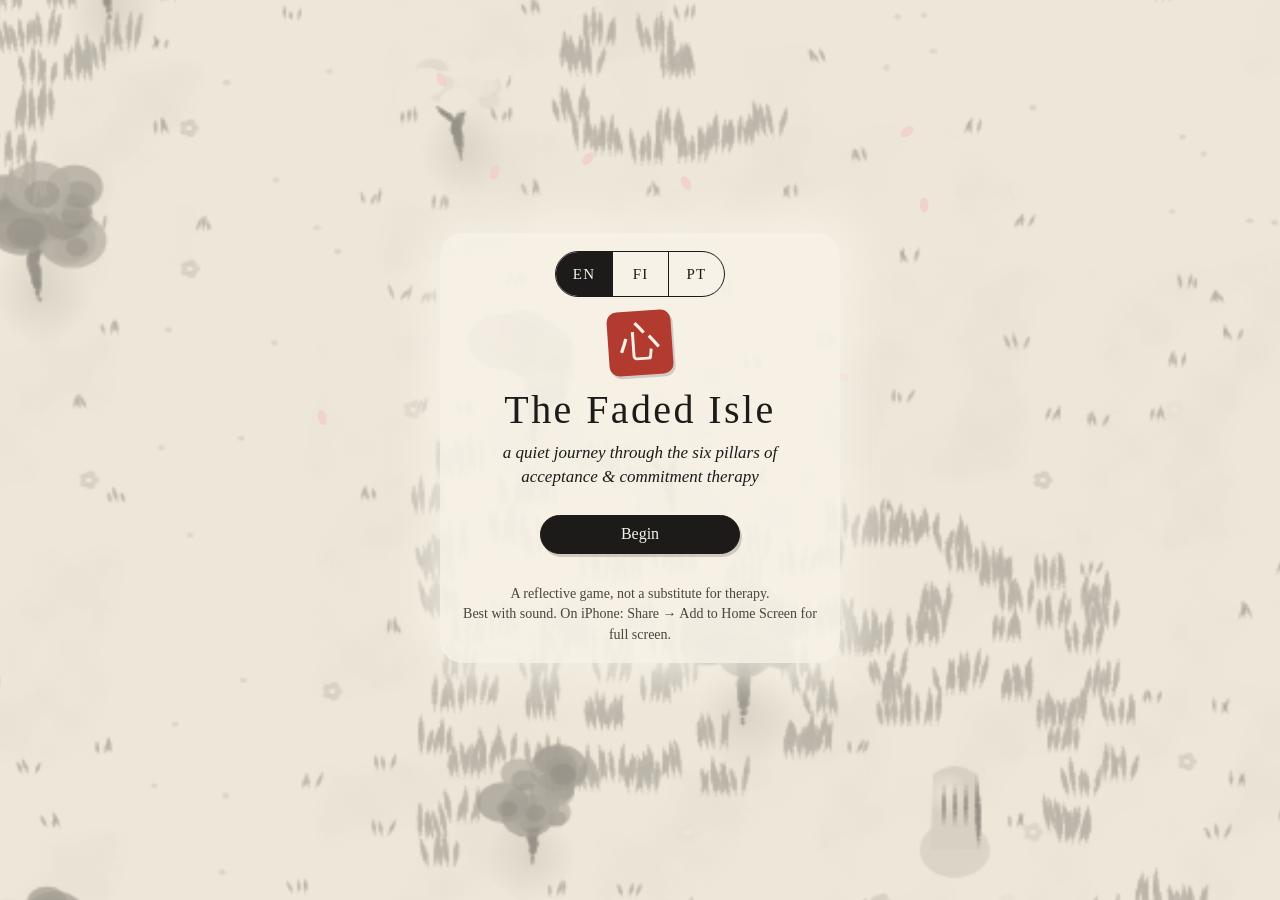
==== commit b635a3c6: "3D: real figures from models.js, solid guardians and tree, lighter geometry Use the primitive models" ====
--- a/faded-isle.html
+++ b/faded-isle.html
@@ -144,6 +144,8 @@
 .titlescreen .btns { flex-direction: column; align-items: center; }
 .titlescreen .btns button { min-width: 200px; }
 .titlescreen .foot { margin: 30px 0 0; }
+/* quiet link between the 2D and 3D versions */
+.verlink { display: inline-block; margin-top: 6px; font-size: 14px; color: var(--ink-soft); text-decoration: underline dotted; text-underline-offset: 3px; padding: 8px 10px; }
 /* Language switch: EN · FI · PT on the title card, full names in the journal */
 .langs { display: flex; justify-content: center; margin: -8px auto 14px; width: max-content; max-width: 100%; border: 1.5px solid var(--ink); border-radius: 999px; overflow: hidden; background: var(--paper-2); }
 .langs button { border: 0; border-radius: 0; box-shadow: none; background: transparent; min-width: 56px; min-height: 44px; padding: .45em .9em; font-size: 15px; letter-spacing: .08em; }
@@ -958,6 +960,10 @@
       linkCopied: 'Linkki kopioitu',
       backAgain: 'Poistu painamalla takaisin uudelleen',
       copyManually: 'Kopioi osoite selaimen osoiteriviltä',
+      try3d: 'Kokeile 3D:nä', version2d: '2D-versio',
+      controlsTouch: 'Vasen puoli: kävele · Oikea puoli: katsele ympärillesi',
+      controlsKeys: 'WASD tai nuolet: kävele · Vedä: katsele ympärillesi',
+      comfort: 'Mukavuus', reduceMotion: 'Vähennä liikettä',
     },
   },
 
@@ -1514,6 +1520,10 @@
       linkCopied: 'Link copiado',
       backAgain: 'Toque em voltar de novo para sair',
       copyManually: 'Copie o endereço do navegador para compartilhar',
+      try3d: 'Experimente em 3D', version2d: 'Versão 2D',
+      controlsTouch: 'Lado esquerdo: caminhar · Lado direito: olhar ao redor',
+      controlsKeys: 'WASD ou setas: caminhar · Arraste: olhar ao redor',
+      comfort: 'Conforto', reduceMotion: 'Reduzir movimento',
     },
   },
 
@@ -2194,6 +2204,12 @@
   linkCopied: 'Link copied',
   backAgain: 'Press back again to leave',
   copyManually: 'Copy the address from your browser to share',
+  // the two versions link to each other from their title screens
+  try3d: 'Try it in 3D', version2d: '2D version',
+  // 3D version only
+  controlsTouch: 'Left side: walk · Right side: look around',
+  controlsKeys: 'WASD or arrows: walk · Drag: look around',
+  comfort: 'Comfort', reduceMotion: 'Reduce motion',
 };
 
 // ---------- the chosen language ----------
@@ -2381,7 +2397,10 @@
   return muted;
 }
 
-return { get start() { return start; }, get level() { return level; }, get bell() { return bell; }, get chime() { return chime; }, get soft() { return soft; }, get thud() { return thud; }, get breath() { return breath; }, get setSea() { return setSea; }, get isMuted() { return isMuted; }, get toggleMute() { return toggleMute; } };
+// For the 3D ambience module: the shared context and master gain (null before start()).
+function context() { return ac ? { ac, master } : null; }
+
+return { get start() { return start; }, get level() { return level; }, get bell() { return bell; }, get chime() { return chime; }, get soft() { return soft; }, get thud() { return thud; }, get breath() { return breath; }, get setSea() { return setSea; }, get isMuted() { return isMuted; }, get toggleMute() { return toggleMute; }, get context() { return context; } };
 })();
 const __ui = (() => {
 // Tiny UI toolkit: Pokémon-style dialog box, choices, full-screen panels, toasts.
@@ -4932,7 +4951,8 @@
     hasSave ? h('button', { class: 'primary', 'data-go': 'continue', onclick: () => go(false) }, U.continue) : null,
     h('button', { class: hasSave ? '' : 'primary', 'data-go': 'new', onclick: () => go(true) }, hasSave ? U.newJourney : U.begin));
   p.append(h('div', { class: 'titlecard' }, langSwitch(false), h('div', { class: 'seal' }, '心'), h('h1', {}, C.TITLE), h('p', { class: 'sub' }, C.SUBTITLE), status, btns,
-           h('p', { class: 'fine foot' }, C.DISCLAIMER, h('br'), U.titleFoot)));
+           h('p', { class: 'fine foot' }, C.DISCLAIMER, h('br'), U.titleFoot),
+           window.__SINGLE_FILE__ ? null : h('a', { class: 'verlink', href: '3d/' }, U.try3d)));
   return { ready: () => { status.remove(); btns.hidden = false; } };
 }
 
